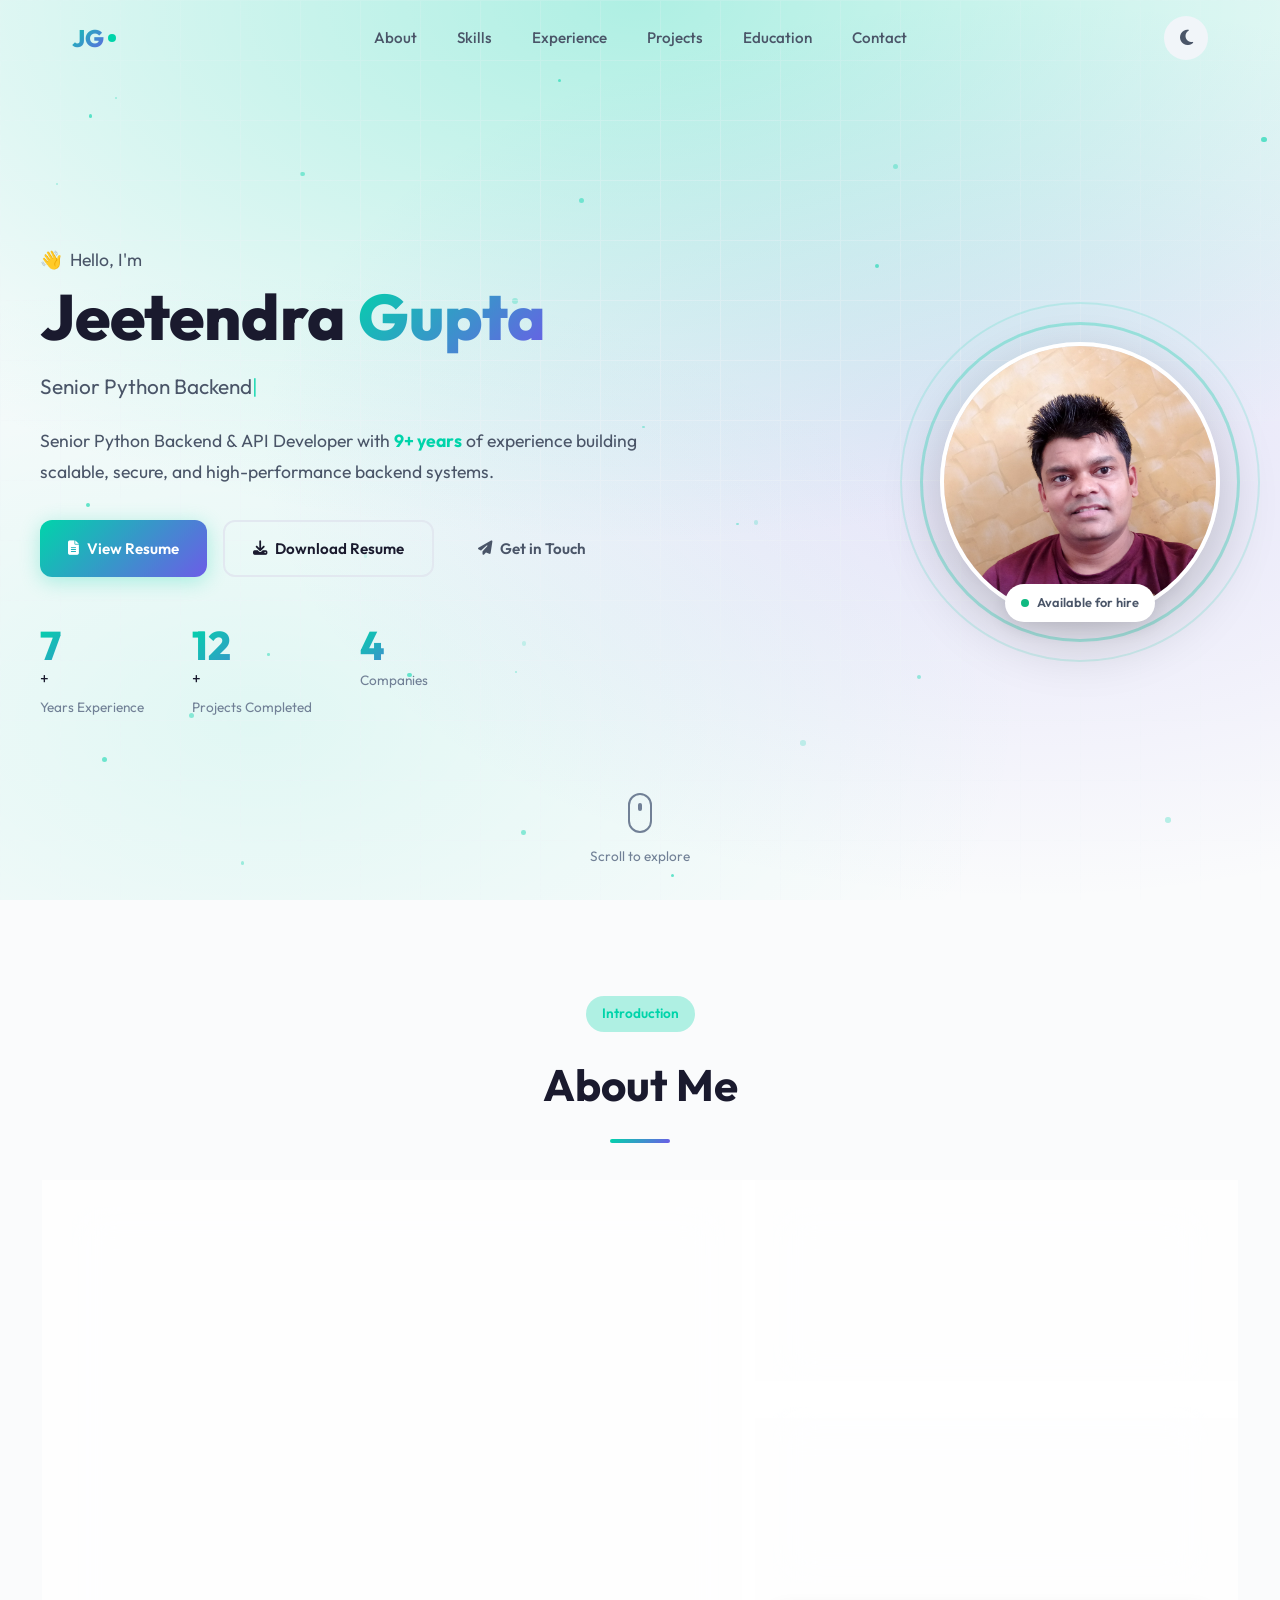
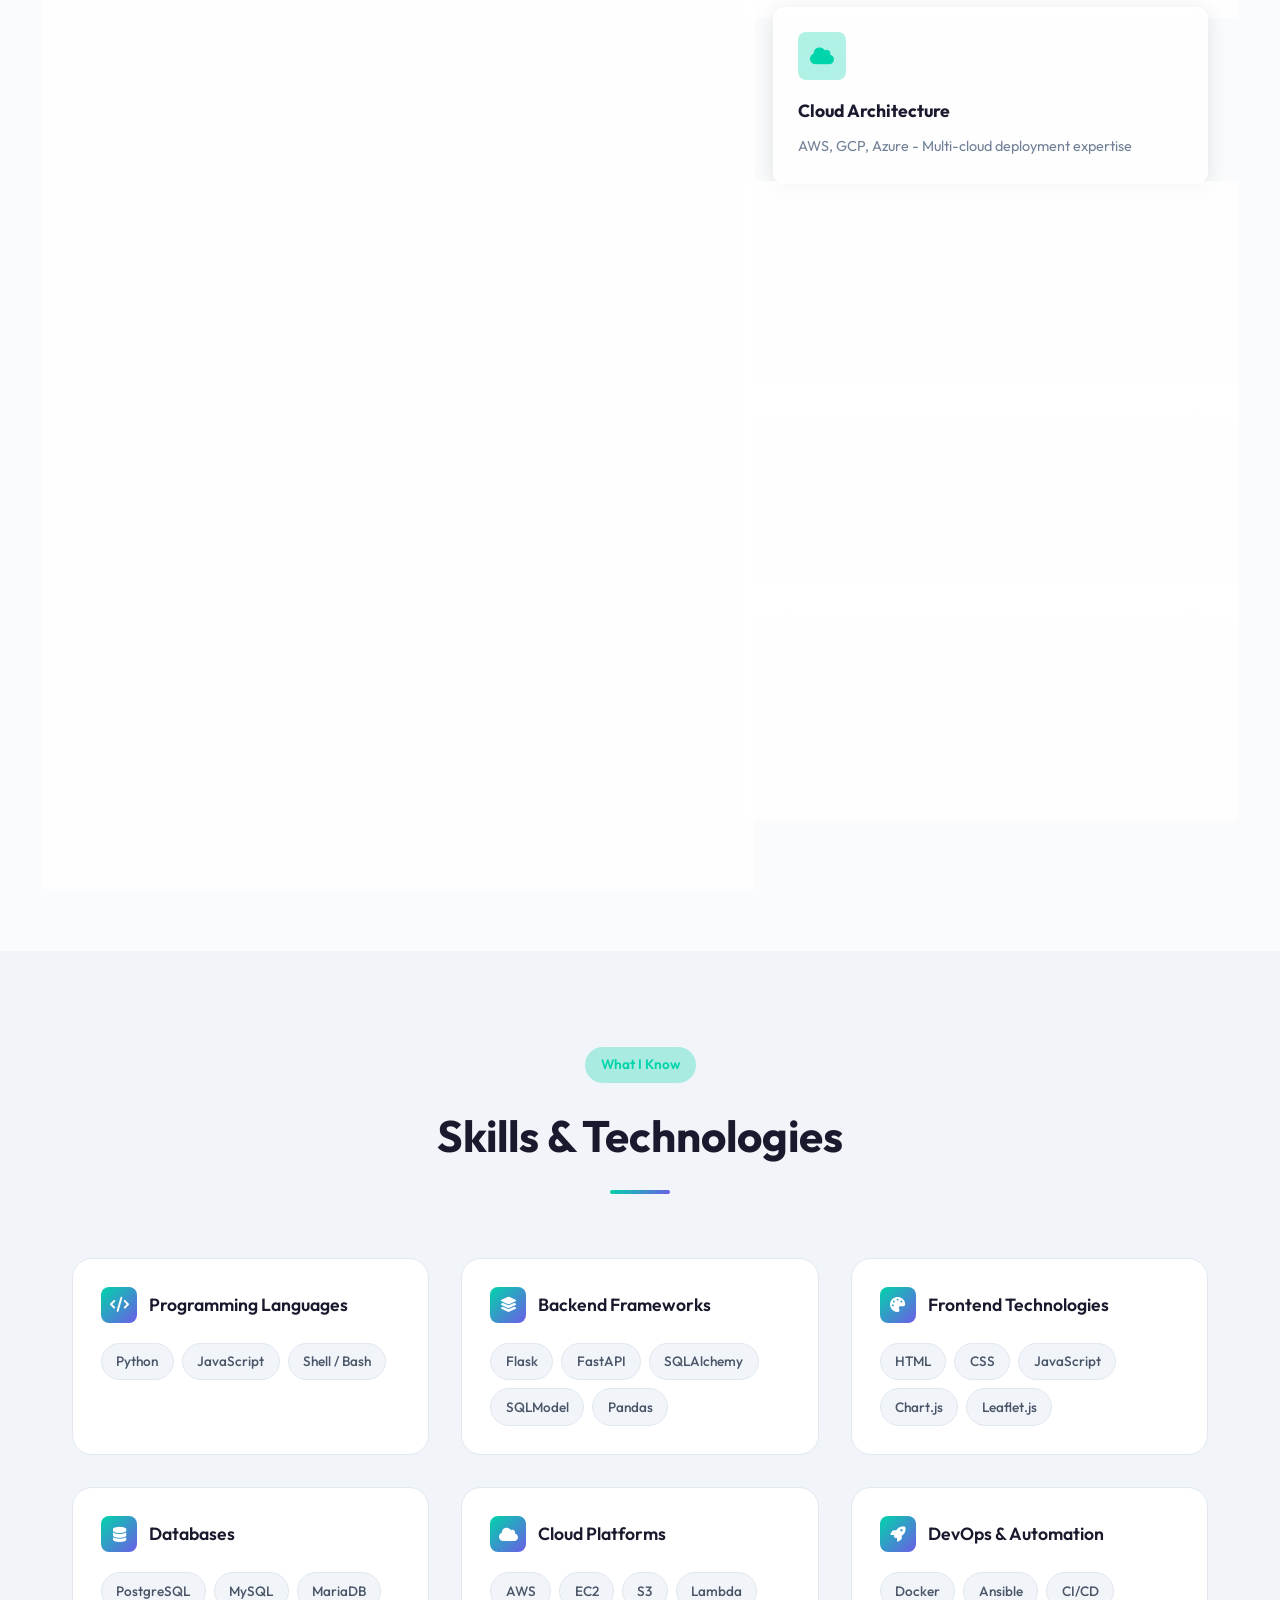
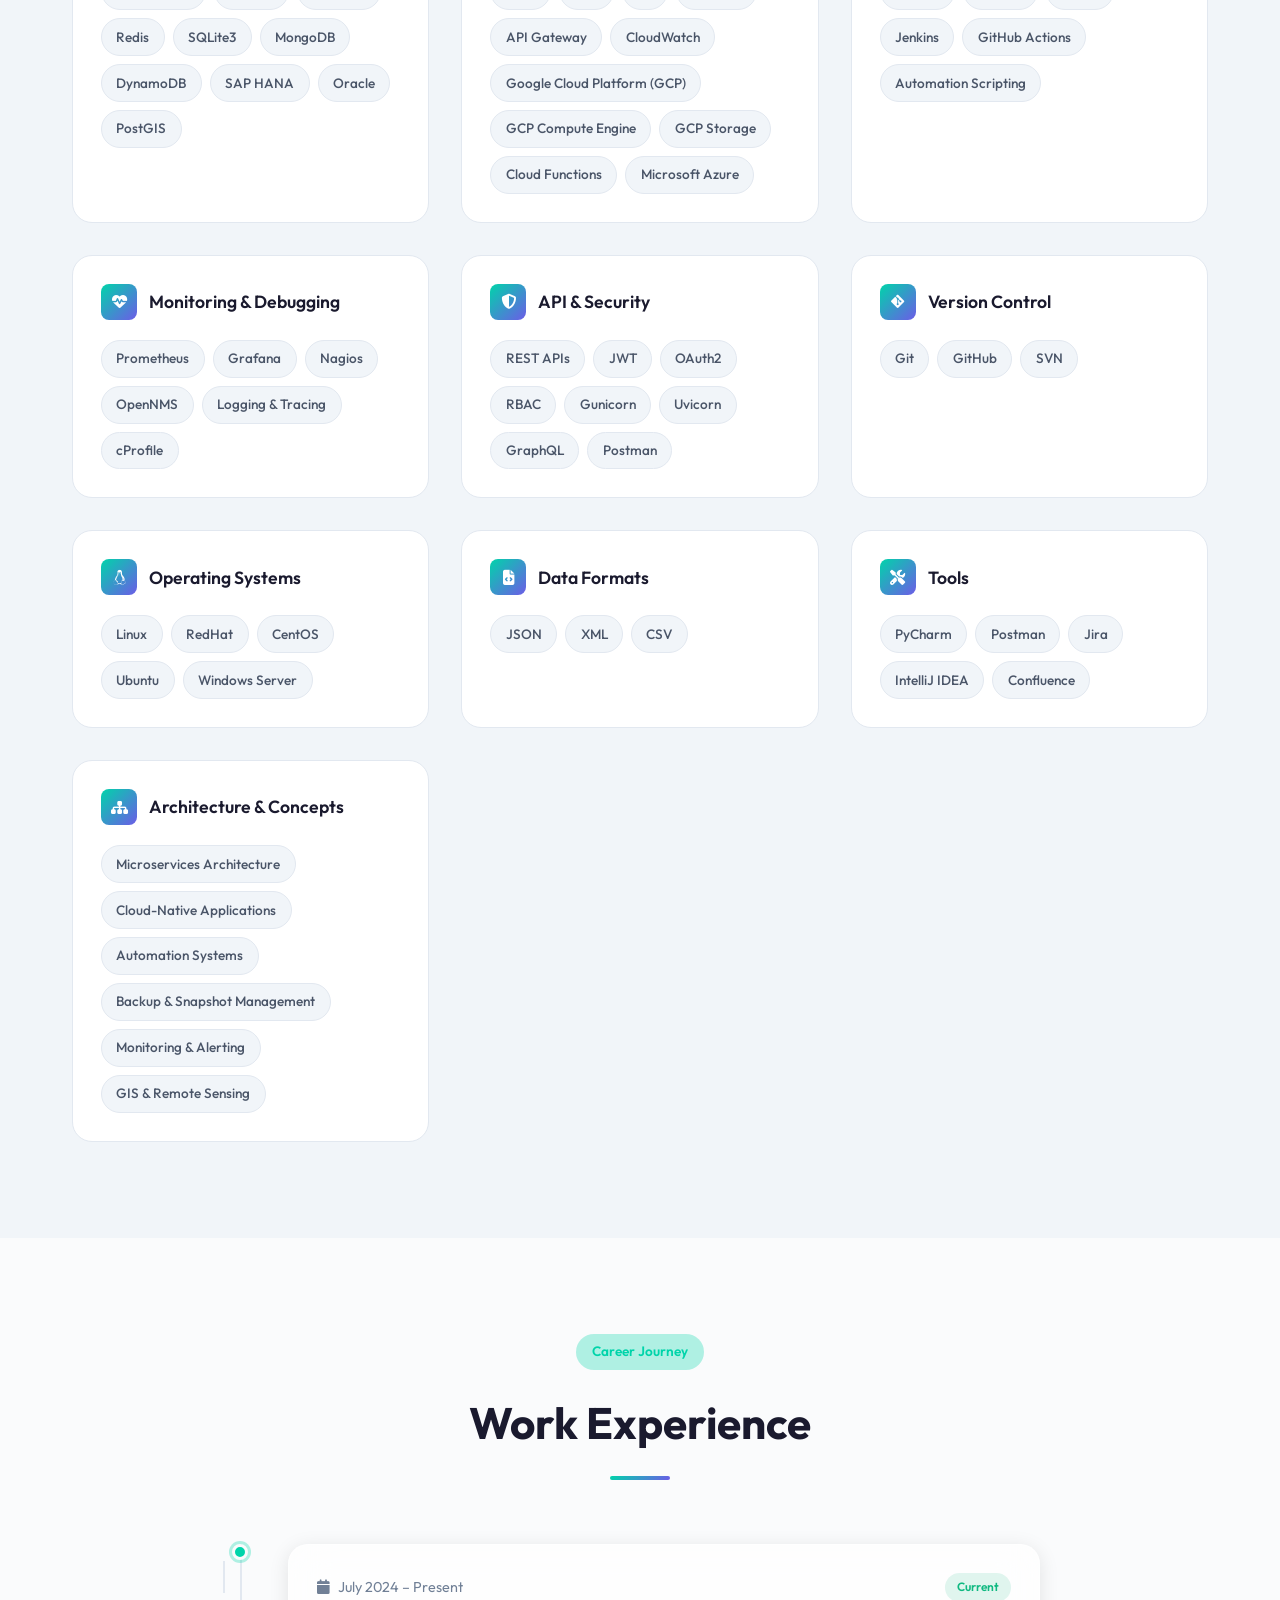
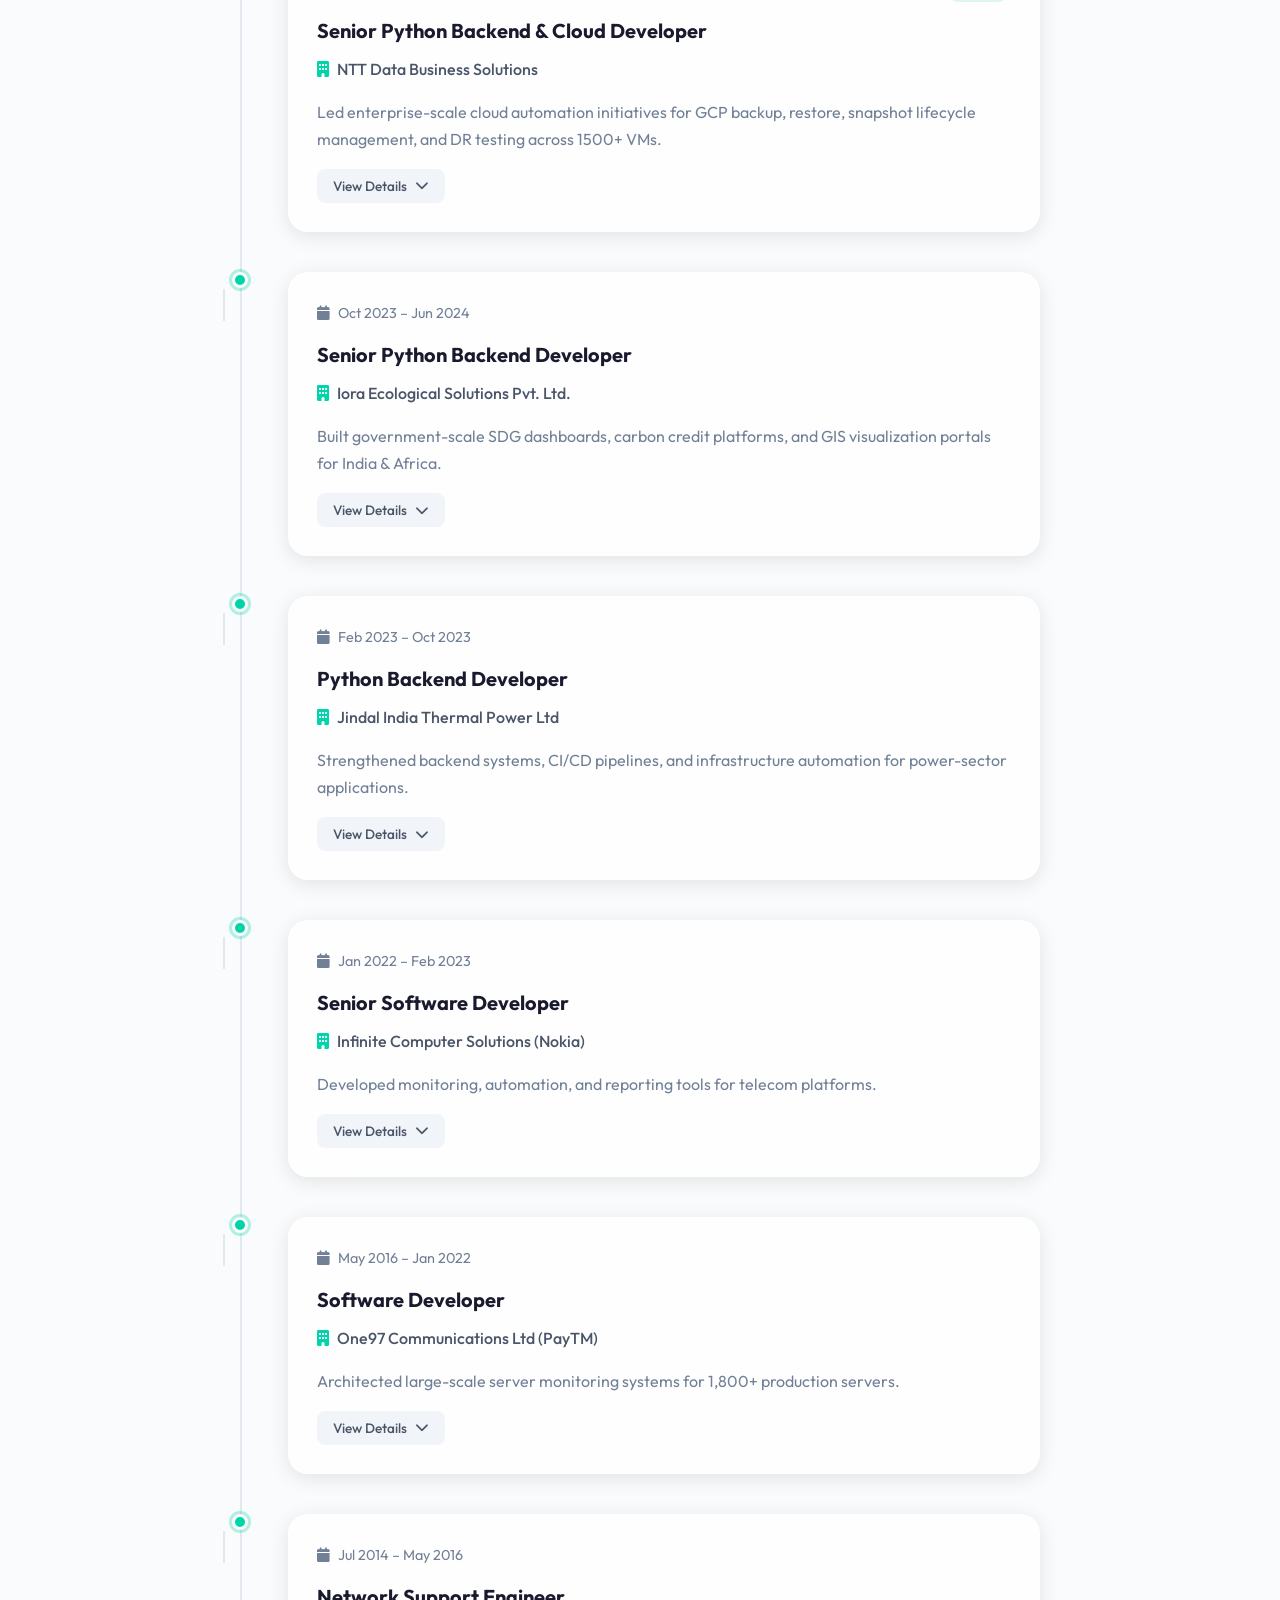
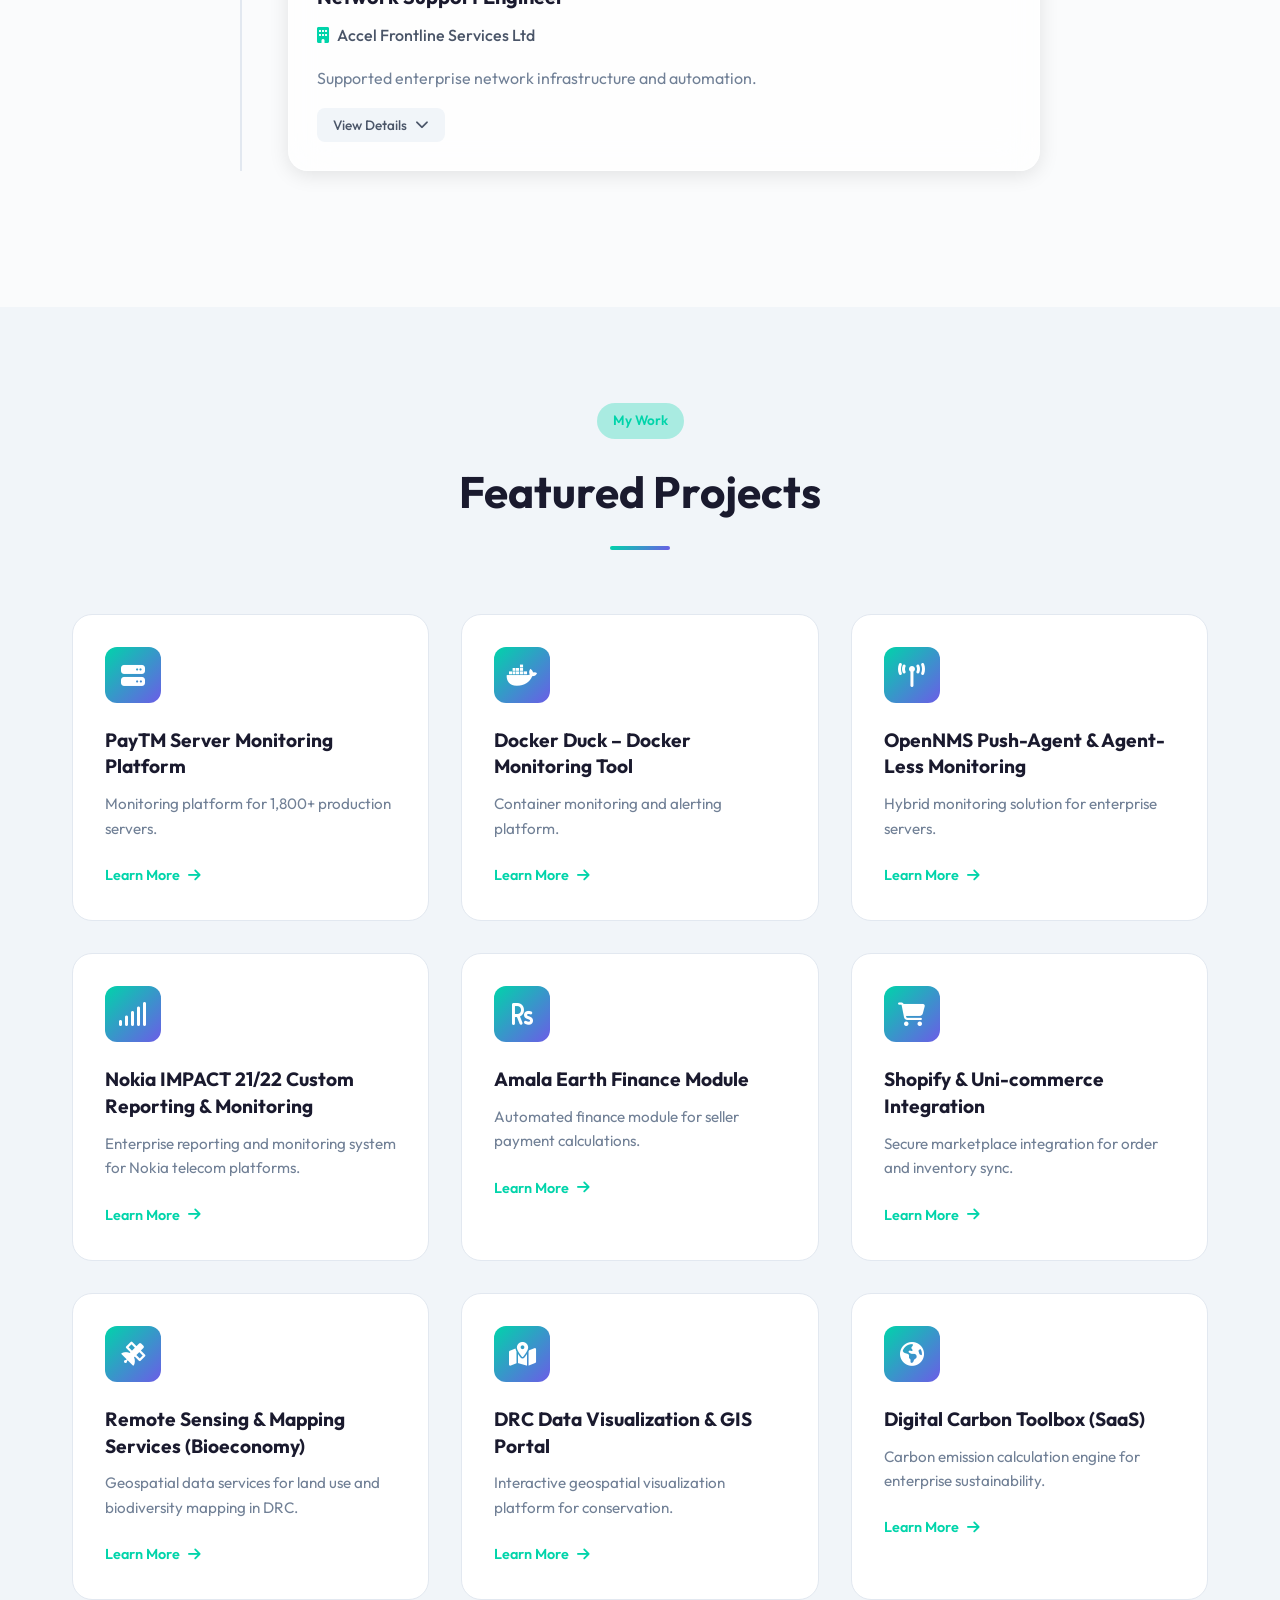
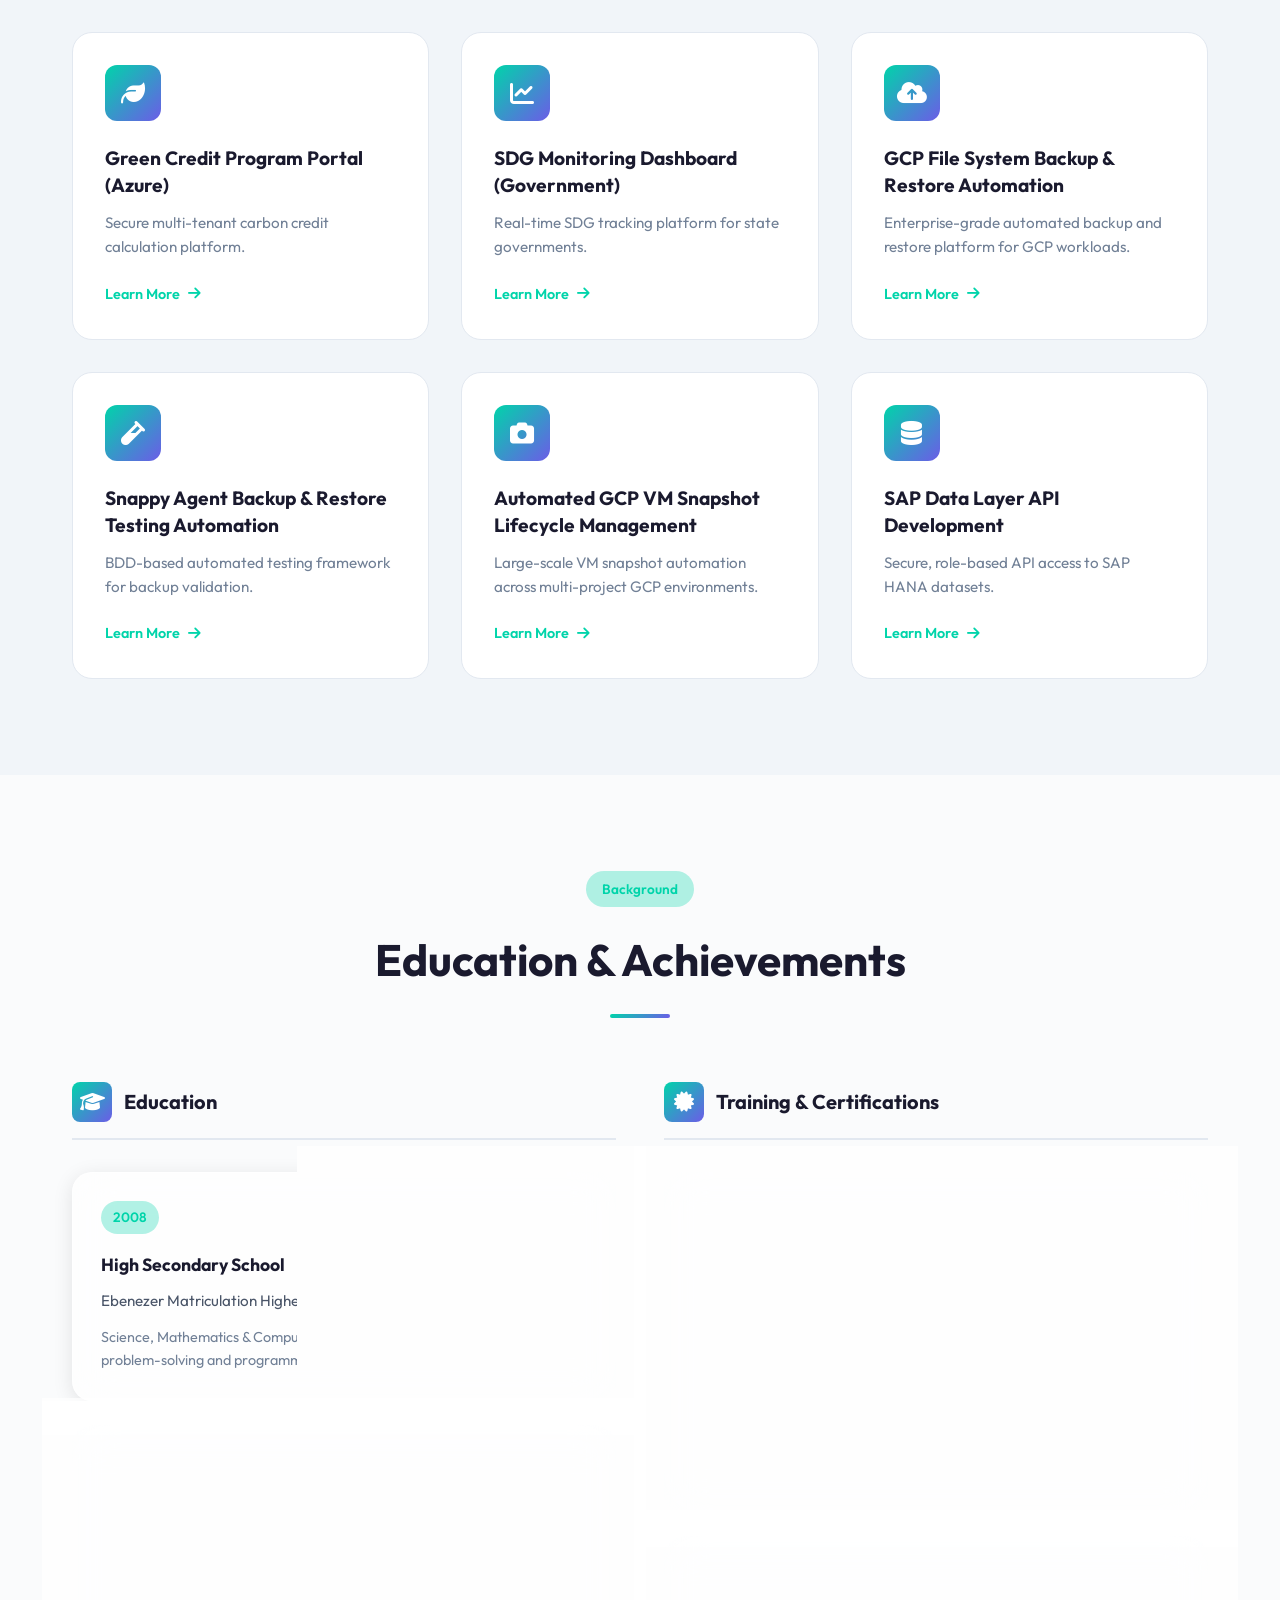
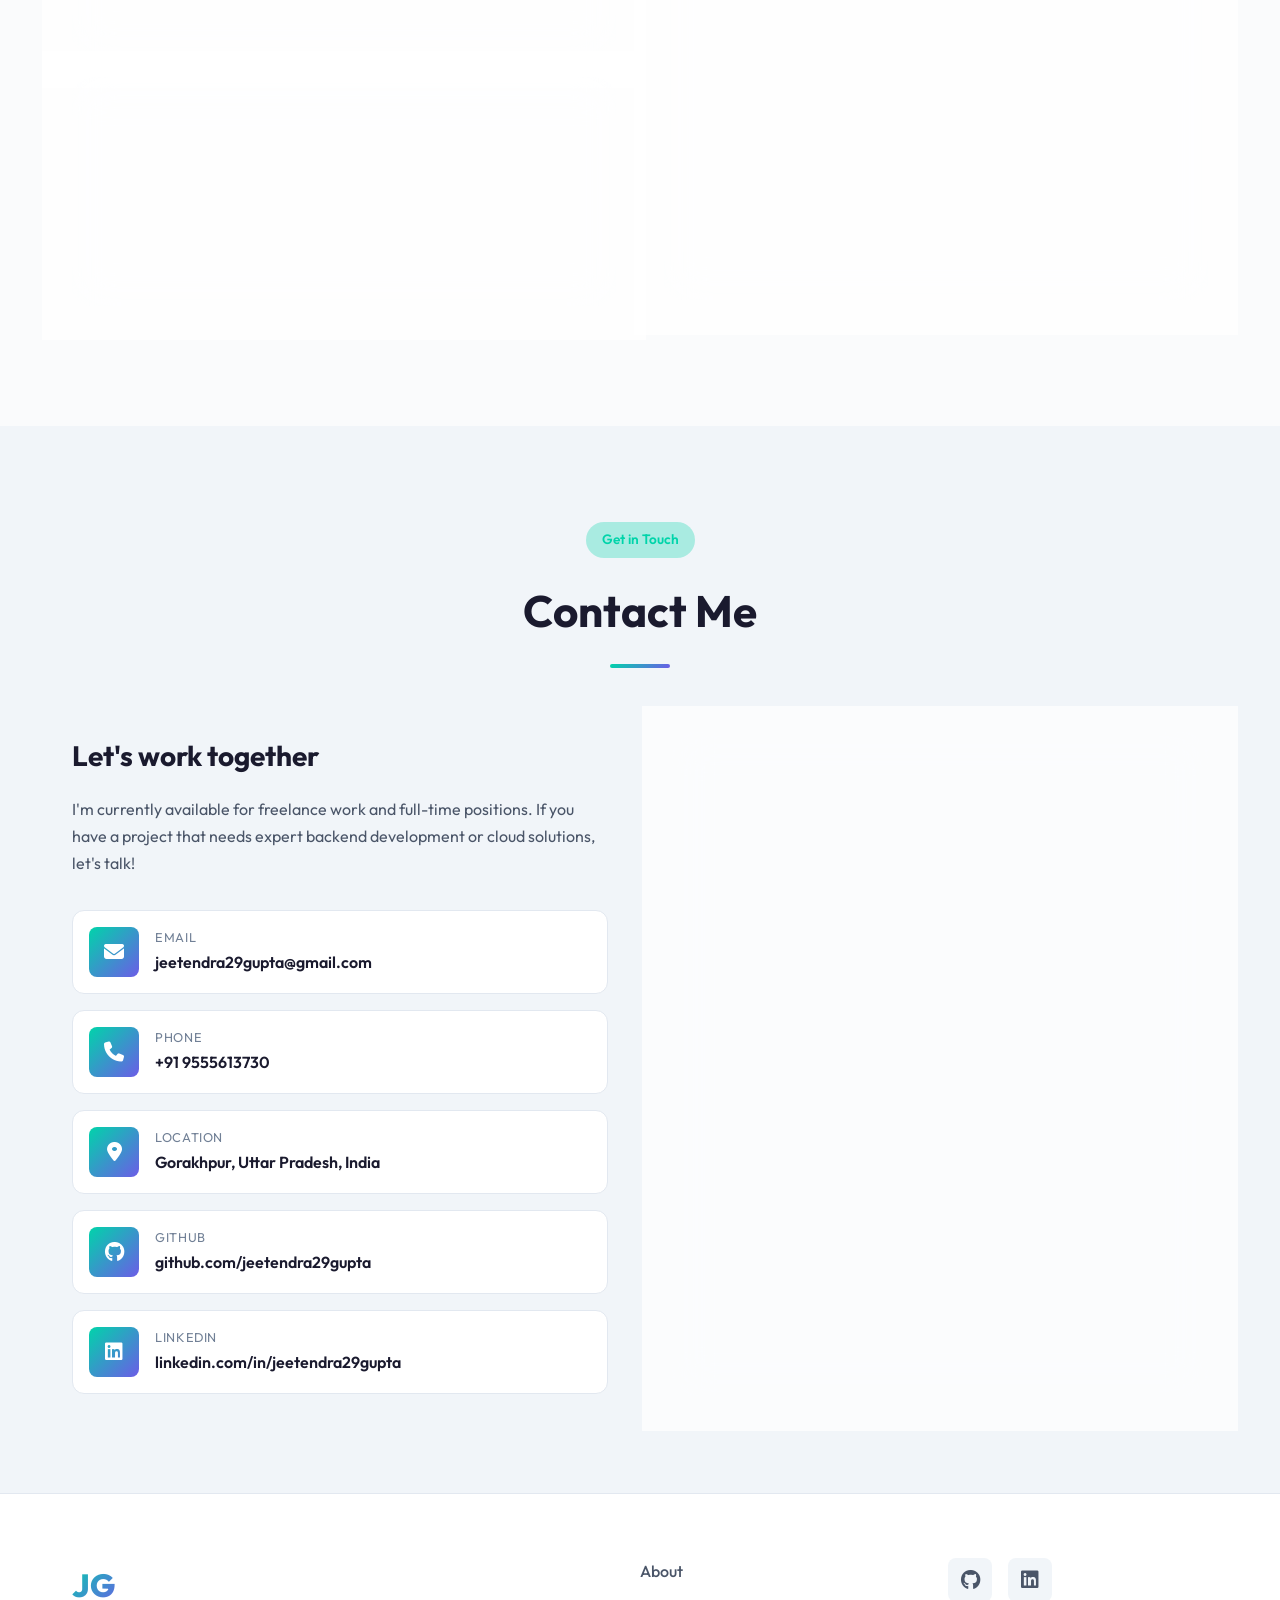
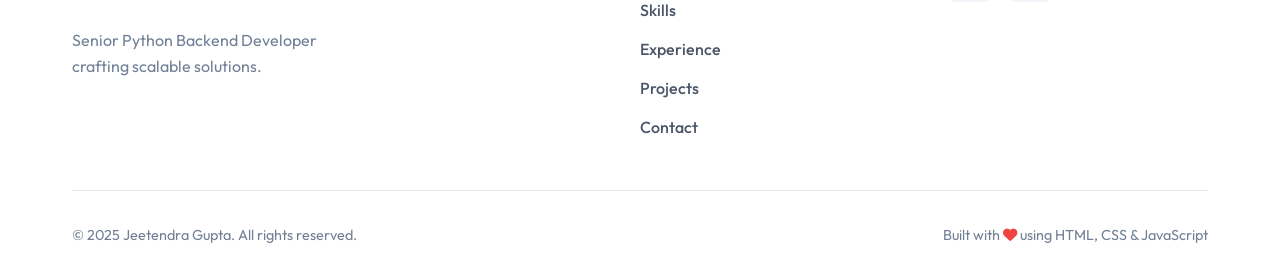
==== index.html @ e9d79cf8 "Add files via upload" ====
<!DOCTYPE html>
<html lang="en">
<head>
    <meta charset="UTF-8">
    <meta name="viewport" content="width=device-width, initial-scale=1.0">

    <!-- ============================================
         PORTFOLIO WEBSITE - Jeetendra Gupta
         
         STRUCTURE:
         1. Meta tags & SEO
         2. External resources (fonts, icons)
         3. Navigation (sticky header with mobile menu)
         4. Hero section (profile + intro)
         5. About/Objective section
         6. Skills section (categorized)
         7. Experience timeline
         8. Projects grid
         9. Education & Achievements
         10. Contact section
         11. Footer
         
         TO CUSTOMIZE:
         - Replace text content directly in HTML
         - Update profile.jpg with your photo
         - Update resume PDF filename
         - Modify social links in footer/contact
    ============================================ -->

    <title>Jeetendra Gupta | Senior Python Backend & API Developer</title>

    <!-- SEO Meta Tags - Update these with your info -->
    <meta name="description"
          content="Senior Python Backend & API Developer with 9+ years experience in Flask, FastAPI, AWS, GCP, automation and scalable systems.">
    <meta name="keywords" content="Python Developer, Backend Developer, Flask, FastAPI, AWS, GCP, API Development">
    <meta name="author" content="Jeetendra Gupta">

    <!-- Open Graph for social sharing -->
    <meta property="og:title" content="Jeetendra Gupta | Senior Python Backend & API Developer">
    <meta property="og:description" content="Senior Python Backend & API Developer with 9+ years experience">
    <meta property="og:type" content="website">

    <!-- Google Fonts - Using Outfit for modern look -->
    <link rel="preconnect" href="https://fonts.googleapis.com">
    <link rel="preconnect" href="https://fonts.gstatic.com" crossorigin>
    <link href="https://fonts.googleapis.com/css2?family=Outfit:wght@300;400;500;600;700;800&family=JetBrains+Mono:wght@400;500;600&display=swap"
          rel="stylesheet">

    <!-- Font Awesome Icons -->
    <link rel="stylesheet" href="https://cdnjs.cloudflare.com/ajax/libs/font-awesome/6.5.0/css/all.min.css">

    <!-- Custom Styles -->
    <link rel="stylesheet" href="style.css">
</head>

<body>
<!-- ============================================
     LOADING SCREEN
     Shows briefly while page loads
============================================ -->
<div class="loader" id="loader">
    <div class="loader-content">
        <div class="loader-logo">JG</div>
        <div class="loader-bar">
            <div class="loader-progress"></div>
        </div>
    </div>
</div>

<!-- ============================================
     CURSOR FOLLOWER (Desktop only)
     Creates custom cursor effect
============================================ -->
<div class="cursor" id="cursor"></div>
<div class="cursor-follower" id="cursor-follower"></div>

<!-- ============================================
     NAVIGATION
     - Sticky header with glass effect
     - Mobile hamburger menu
     - Theme toggle (dark/light)

     TO CUSTOMIZE:
     - Update nav links to match your sections
     - Change logo text "JG" to your initials
============================================ -->
<header id="header">
    <nav class="navbar">
        <a href="#" class="logo">
            <span class="logo-text">JG</span>
            <span class="logo-dot"></span>
        </a>

        <ul class="nav-links" id="nav-links">
            <li><a href="#about" class="nav-link">About</a></li>
            <li><a href="#skills" class="nav-link">Skills</a></li>
            <li><a href="#experience" class="nav-link">Experience</a></li>
            <li><a href="#projects" class="nav-link">Projects</a></li>
            <li><a href="#education" class="nav-link">Education</a></li>
            <li><a href="#contact" class="nav-link">Contact</a></li>
        </ul>

        <div class="nav-actions">
            <!-- Theme Toggle Button -->
            <button class="theme-toggle" id="theme-toggle" aria-label="Toggle theme">
                <i class="fas fa-moon" id="theme-icon"></i>
            </button>

            <!-- Mobile Menu Toggle -->
            <button class="menu-toggle" id="menu-toggle" aria-label="Toggle menu">
                <span class="hamburger"></span>
            </button>
        </div>
    </nav>

    <!-- Scroll Progress Bar -->
    <div class="scroll-progress" id="scroll-progress"></div>
</header>

<!-- ============================================
     HERO SECTION
     - Animated intro with profile
     - Call-to-action buttons
     - Floating particles background

     TO CUSTOMIZE:
     - Update name and title
     - Replace profile.jpg
     - Update resume PDF link
============================================ -->
<section class="hero" id="hero">
    <!-- Animated Background -->
    <div class="hero-bg">
        <div class="hero-gradient"></div>
        <div class="hero-particles" id="particles"></div>
        <div class="hero-grid"></div>
    </div>

    <div class="hero-content">
        <div class="hero-text">
            <p class="hero-greeting animate-slide-up">
                <span class="wave">👋</span> Hello, I'm
            </p>
            <h1 class="hero-name animate-slide-up delay-1">
                Jeetendra <span class="highlight">Gupta</span>
            </h1>
            <div class="hero-title animate-slide-up delay-2">
                    <span class="typing-container">
                        <span id="typed-text"></span>
                        <span class="typing-cursor">|</span>
                    </span>
            </div>
            <p class="hero-description animate-slide-up delay-3">
                Senior Python Backend & API Developer with <strong>9+ years</strong> of experience
                building scalable, secure, and high-performance backend systems.
            </p>
            <div class="hero-cta animate-slide-up delay-4">
                <a href="Jeetendra_Gupta_Resume.pdf" target="_blank" class="btn btn-primary">
                    <i class="fas fa-file-alt"></i>
                    View Resume
                </a>
                <a href="Jeetendra_Gupta_Resume.pdf" download class="btn btn-secondary">
                    <i class="fas fa-download"></i>
                    Download Resume
                </a>
                <a href="#contact" class="btn btn-ghost">
                    <i class="fas fa-paper-plane"></i>
                    Get in Touch
                </a>
            </div>
            <div class="hero-stats animate-slide-up delay-5">
                <div class="stat">
                    <span class="stat-number" data-count="9">0</span>+
                    <span class="stat-label">Years Experience</span>
                </div>
                <div class="stat">
                    <span class="stat-number" data-count="15">0</span>+
                    <span class="stat-label">Projects Completed</span>
                </div>
                <div class="stat">
                    <span class="stat-number" data-count="6">0</span>
                    <span class="stat-label">Companies</span>
                </div>
            </div>
        </div>

        <div class="hero-image animate-fade-in delay-2">
            <div class="profile-wrapper">
                <div class="profile-ring"></div>
                <div class="profile-ring ring-2"></div>
                <img src="profile.jpg" alt="Jeetendra Gupta - Senior Python Developer" class="profile-img">
                <div class="profile-status">
                    <span class="status-dot"></span>
                    Available for hire
                </div>
            </div>
            <!-- Floating Tech Icons -->
            <div class="floating-icons">
                <div class="float-icon" style="--delay: 0s; --x: -60px; --y: -40px;">
                    <i class="fab fa-python"></i>
                </div>
                <div class="float-icon" style="--delay: 0.5s; --x: 80px; --y: -20px;">
                    <i class="fab fa-aws"></i>
                </div>
                <div class="float-icon" style="--delay: 1s; --x: -80px; --y: 60px;">
                    <i class="fab fa-docker"></i>
                </div>
                <div class="float-icon" style="--delay: 1.5s; --x: 70px; --y: 80px;">
                    <i class="fab fa-google"></i>
                </div>
            </div>
        </div>
    </div>

    <!-- Scroll Indicator -->
    <div class="scroll-indicator animate-fade-in delay-5">
        <div class="mouse">
            <div class="mouse-wheel"></div>
        </div>
        <span>Scroll to explore</span>
    </div>
</section>

<!-- ============================================
     ABOUT / OBJECTIVE SECTION
     - Professional summary
     - Key highlights

     TO CUSTOMIZE:
     - Update the objective bullet points
     - Modify highlight cards as needed
============================================ -->
<section class="section about" id="about">
    <div class="container">
        <div class="section-header">
            <span class="section-tag">Introduction</span>
            <h2 class="section-title">About Me</h2>
            <div class="section-line"></div>
        </div>

        <div class="about-content">
            <div class="about-text reveal-up">
                <div class="about-card glass">
                    <div class="about-icon">
                        <i class="fas fa-bullseye"></i>
                    </div>
                    <h3>Professional Objective</h3>
                    <ul class="objective-list">
                        <li>
                            <i class="fas fa-check-circle"></i>
                            <span>Senior Python Backend and API Developer with 9+ years of experience building scalable, secure, and high-performance backend systems.</span>
                        </li>
                        <li>
                            <i class="fas fa-check-circle"></i>
                            <span>Designed, developed, deployed, optimized, and maintained RESTful APIs, backend services, and automation systems using Python, Flask, and FastAPI.</span>
                        </li>
                        <li>
                            <i class="fas fa-check-circle"></i>
                            <span>Built cloud-native backend solutions deployed across multi-cloud environments including AWS, Google Cloud Platform (GCP), and Microsoft Azure.</span>
                        </li>
                        <li>
                            <i class="fas fa-check-circle"></i>
                            <span>Contributed to microservices architecture and containerized applications using Docker for scalable and maintainable systems.</span>
                        </li>
                        <li>
                            <i class="fas fa-check-circle"></i>
                            <span>Implemented automation systems using Ansible and task automation to streamline operations and reduce release cycles.</span>
                        </li>
                        <li>
                            <i class="fas fa-check-circle"></i>
                            <span>Developed and maintained CI/CD pipelines using GitHub Actions and continuous integration best practices.</span>
                        </li>
                        <li>
                            <i class="fas fa-check-circle"></i>
                            <span>Implemented secure authentication and authorization mechanisms using JWT and OAuth2 for role-based access control.</span>
                        </li>
                        <li>
                            <i class="fas fa-check-circle"></i>
                            <span>Worked with relational and NoSQL databases including PostgreSQL, MySQL, Redis, MongoDB, DynamoDB, and other database technologies.</span>
                        </li>
                        <li>
                            <i class="fas fa-check-circle"></i>
                            <span>Improved system performance, enhanced security, increased revenue, boosted user engagement, and reduced bugs and operational costs.</span>
                        </li>
                        <li>
                            <i class="fas fa-check-circle"></i>
                            <span>Developed and delivered SDG dashboards, carbon credit platforms, GIS portals, and role-based access control systems.</span>
                        </li>
                        <li>
                            <i class="fas fa-check-circle"></i>
                            <span>Implemented backup and snapshot workflows and Behave-based automated testing pipelines.</span>
                        </li>
                        <li>
                            <i class="fas fa-check-circle"></i>
                            <span>Integrated third-party platforms including Shopify and Uni-commerce solutions.</span>
                        </li>
                        <li>
                            <i class="fas fa-check-circle"></i>
                            <span>Built web and API applications using Python, JavaScript, HTML, CSS, Leaflet.js, and open-source technologies.</span>
                        </li>
                        <li>
                            <i class="fas fa-check-circle"></i>
                            <span>Full Stack Developer with expertise in building complete web applications from frontend interfaces to backend APIs and database integration.</span>
                        </li>
                        <li>
                            <i class="fas fa-check-circle"></i>
                            <span>Demonstrated strong expertise in backend engineering, automation, cloud infrastructure, and scalable API development.</span>
                        </li>
                    </ul>
                </div>
            </div>

            <div class="about-highlights reveal-up delay-1">
                <div class="highlight-card glass">
                    <div class="highlight-icon">
                        <i class="fas fa-server"></i>
                    </div>
                    <h4>Backend Development</h4>
                    <p>Expert in Python, Flask, FastAPI for building robust APIs</p>
                </div>
                <div class="highlight-card glass">
                    <div class="highlight-icon">
                        <i class="fas fa-layer-group"></i>
                    </div>
                    <h4>Full Stack Development</h4>
                    <p>End-to-end web apps with HTML, CSS, JavaScript & Python</p>
                </div>
                <div class="highlight-card glass">
                    <div class="highlight-icon">
                        <i class="fas fa-cloud"></i>
                    </div>
                    <h4>Cloud Architecture</h4>
                    <p>AWS, GCP, Azure - Multi-cloud deployment expertise</p>
                </div>
                <div class="highlight-card glass">
                    <div class="highlight-icon">
                        <i class="fas fa-cogs"></i>
                    </div>
                    <h4>DevOps & Automation</h4>
                    <p>Docker, Ansible, CI/CD pipelines for streamlined delivery</p>
                </div>
                <div class="highlight-card glass">
                    <div class="highlight-icon">
                        <i class="fas fa-database"></i>
                    </div>
                    <h4>Database Management</h4>
                    <p>PostgreSQL, MySQL, MongoDB, Redis & more</p>
                </div>
                <div class="highlight-card glass">
                    <div class="highlight-icon">
                        <i class="fas fa-plug"></i>
                    </div>
                    <h4>API Development</h4>
                    <p>RESTful APIs, GraphQL, Postman, JWT & OAuth2</p>
                </div>
            </div>
        </div>
    </div>
</section>

<!-- ============================================
     SKILLS SECTION
     - Categorized skill groups
     - Animated skill tags

     TO CUSTOMIZE:
     - Add/remove skills in each category
     - Add new skill categories as needed
============================================ -->
<section class="section skills" id="skills">
    <div class="container">
        <div class="section-header">
            <span class="section-tag">What I Know</span>
            <h2 class="section-title">Skills & Technologies</h2>
            <div class="section-line"></div>
        </div>

        <div class="skills-container">
            <!-- Programming Languages -->
            <div class="skill-category reveal-up">
                <div class="category-header">
                    <i class="fas fa-code"></i>
                    <h3>Programming Languages</h3>
                </div>
                <div class="skill-tags">
                    <span class="skill-tag">Python</span>
                    <span class="skill-tag">JavaScript</span>
                    <span class="skill-tag">Shell / Bash</span>
                </div>
            </div>

            <!-- Backend Frameworks -->
            <div class="skill-category reveal-up delay-1">
                <div class="category-header">
                    <i class="fas fa-layer-group"></i>
                    <h3>Backend Frameworks</h3>
                </div>
                <div class="skill-tags">
                    <span class="skill-tag">Flask</span>
                    <span class="skill-tag">FastAPI</span>
                    <span class="skill-tag">SQLAlchemy</span>
                    <span class="skill-tag">SQLModel</span>
                    <span class="skill-tag">Pandas</span>
                </div>
            </div>

            <!-- Frontend Technologies -->
            <div class="skill-category reveal-up delay-2">
                <div class="category-header">
                    <i class="fas fa-palette"></i>
                    <h3>Frontend Technologies</h3>
                </div>
                <div class="skill-tags">
                    <span class="skill-tag">HTML</span>
                    <span class="skill-tag">CSS</span>
                    <span class="skill-tag">JavaScript</span>
                    <span class="skill-tag">Chart.js</span>
                    <span class="skill-tag">Leaflet.js</span>
                </div>
            </div>

            <!-- Databases -->
            <div class="skill-category reveal-up">
                <div class="category-header">
                    <i class="fas fa-database"></i>
                    <h3>Databases</h3>
                </div>
                <div class="skill-tags">
                    <span class="skill-tag">PostgreSQL</span>
                    <span class="skill-tag">MySQL</span>
                    <span class="skill-tag">MariaDB</span>
                    <span class="skill-tag">Redis</span>
                    <span class="skill-tag">SQLite3</span>
                    <span class="skill-tag">MongoDB</span>
                    <span class="skill-tag">DynamoDB</span>
                    <span class="skill-tag">SAP HANA</span>
                    <span class="skill-tag">Oracle</span>
                    <span class="skill-tag">PostGIS</span>
                </div>
            </div>

            <!-- Cloud Platforms -->
            <div class="skill-category reveal-up delay-1">
                <div class="category-header">
                    <i class="fas fa-cloud"></i>
                    <h3>Cloud Platforms</h3>
                </div>
                <div class="skill-tags">
                    <span class="skill-tag">AWS</span>
                    <span class="skill-tag">EC2</span>
                    <span class="skill-tag">S3</span>
                    <span class="skill-tag">Lambda</span>
                    <span class="skill-tag">API Gateway</span>
                    <span class="skill-tag">CloudWatch</span>
                    <span class="skill-tag">Google Cloud Platform (GCP)</span>
                    <span class="skill-tag">GCP Compute Engine</span>
                    <span class="skill-tag">GCP Storage</span>
                    <span class="skill-tag">Cloud Functions</span>
                    <span class="skill-tag">Microsoft Azure</span>
                </div>
            </div>

            <!-- DevOps & Automation -->
            <div class="skill-category reveal-up delay-2">
                <div class="category-header">
                    <i class="fas fa-rocket"></i>
                    <h3>DevOps & Automation</h3>
                </div>
                <div class="skill-tags">
                    <span class="skill-tag">Docker</span>
                    <span class="skill-tag">Ansible</span>
                    <span class="skill-tag">CI/CD</span>
                    <span class="skill-tag">Jenkins</span>
                    <span class="skill-tag">GitHub Actions</span>
                    <span class="skill-tag">Automation Scripting</span>
                </div>
            </div>

            <!-- Monitoring & Debugging -->
            <div class="skill-category reveal-up">
                <div class="category-header">
                    <i class="fas fa-heartbeat"></i>
                    <h3>Monitoring & Debugging</h3>
                </div>
                <div class="skill-tags">
                    <span class="skill-tag">Prometheus</span>
                    <span class="skill-tag">Grafana</span>
                    <span class="skill-tag">Nagios</span>
                    <span class="skill-tag">OpenNMS</span>
                    <span class="skill-tag">Logging & Tracing</span>
                    <span class="skill-tag">cProfile</span>
                </div>
            </div>

            <!-- API & Security -->
            <div class="skill-category reveal-up">
                <div class="category-header">
                    <i class="fas fa-shield-alt"></i>
                    <h3>API & Security</h3>
                </div>
                <div class="skill-tags">
                    <span class="skill-tag">REST APIs</span>
                    <span class="skill-tag">JWT</span>
                    <span class="skill-tag">OAuth2</span>
                    <span class="skill-tag">RBAC</span>
                    <span class="skill-tag">Gunicorn</span>
                    <span class="skill-tag">Uvicorn</span>
                    <span class="skill-tag">GraphQL</span>
                    <span class="skill-tag">Postman</span>
                </div>
            </div>

            <!-- Version Control -->
            <div class="skill-category reveal-up delay-1">
                <div class="category-header">
                    <i class="fab fa-git-alt"></i>
                    <h3>Version Control</h3>
                </div>
                <div class="skill-tags">
                    <span class="skill-tag">Git</span>
                    <span class="skill-tag">GitHub</span>
                    <span class="skill-tag">SVN</span>
                </div>
            </div>

            <!-- Operating Systems -->
            <div class="skill-category reveal-up delay-2">
                <div class="category-header">
                    <i class="fab fa-linux"></i>
                    <h3>Operating Systems</h3>
                </div>
                <div class="skill-tags">
                    <span class="skill-tag">Linux</span>
                    <span class="skill-tag">RedHat</span>
                    <span class="skill-tag">CentOS</span>
                    <span class="skill-tag">Ubuntu</span>
                    <span class="skill-tag">Windows Server</span>
                </div>
            </div>

            <!-- Data Formats -->
            <div class="skill-category reveal-up">
                <div class="category-header">
                    <i class="fas fa-file-code"></i>
                    <h3>Data Formats</h3>
                </div>
                <div class="skill-tags">
                    <span class="skill-tag">JSON</span>
                    <span class="skill-tag">XML</span>
                    <span class="skill-tag">CSV</span>
                </div>
            </div>

            <!-- Tools -->
            <div class="skill-category reveal-up delay-1">
                <div class="category-header">
                    <i class="fas fa-tools"></i>
                    <h3>Tools</h3>
                </div>
                <div class="skill-tags">
                    <span class="skill-tag">PyCharm</span>
                    <span class="skill-tag">Postman</span>
                    <span class="skill-tag">Jira</span>
                    <span class="skill-tag">IntelliJ IDEA</span>
                    <span class="skill-tag">Confluence</span>
                </div>
            </div>

            <!-- Architecture & Concepts -->
            <div class="skill-category reveal-up delay-2">
                <div class="category-header">
                    <i class="fas fa-sitemap"></i>
                    <h3>Architecture & Concepts</h3>
                </div>
                <div class="skill-tags">
                    <span class="skill-tag">Microservices Architecture</span>
                    <span class="skill-tag">Cloud-Native Applications</span>
                    <span class="skill-tag">Automation Systems</span>
                    <span class="skill-tag">Backup & Snapshot Management</span>
                    <span class="skill-tag">Monitoring & Alerting</span>
                    <span class="skill-tag">GIS & Remote Sensing</span>
                </div>
            </div>
        </div>
    </div>
</section>

<!-- ============================================
     EXPERIENCE SECTION
     - Interactive timeline
     - Expandable job details

     TO CUSTOMIZE:
     - Update job entries with your experience
     - Add/remove jobs as needed
     - Update dates and descriptions
============================================ -->
<section class="section experience" id="experience">
    <div class="container">
        <div class="section-header">
            <span class="section-tag">Career Journey</span>
            <h2 class="section-title">Work Experience</h2>
            <div class="section-line"></div>
        </div>

        <div class="timeline">
            <!-- NTT DATA -->
            <div class="timeline-item reveal-up">
                <div class="timeline-marker">
                    <div class="marker-dot"></div>
                    <div class="marker-line"></div>
                </div>
                <div class="timeline-content glass">
                    <div class="timeline-header">
                        <div class="timeline-date">
                            <i class="fas fa-calendar"></i>
                            <span>July 2024 – Present</span>
                        </div>
                        <span class="timeline-badge current">Current</span>
                    </div>
                    <h3 class="timeline-title">Senior Python Backend & Cloud Developer</h3>
                    <h4 class="timeline-company">
                        <i class="fas fa-building"></i>
                        NTT Data Business Solutions
                    </h4>
                    <p class="timeline-summary">
                        Led enterprise-scale cloud automation initiatives for GCP backup, restore,
                        snapshot lifecycle management, and DR testing across 1500+ VMs.
                    </p>
                    <button class="expand-btn" data-expand="job-1">
                        <span>View Details</span>
                        <i class="fas fa-chevron-down"></i>
                    </button>
                    <div class="timeline-details" id="job-1">
                        <ul>
                            <li>Designed and implemented automated GCP file system backup & restore workflows using
                                Python, GCP SDK, and gcloud CLI.
                            </li>
                            <li>Orchestrated VM snapshot lifecycle automation (creation, retention, cleanup) across 20+
                                GCP projects.
                            </li>
                            <li>Built cost-optimized retention algorithms reducing cloud storage cost by ~25%
                                annually.
                            </li>
                            <li>Implemented Behave-based BDD automation for Snappy Agent backup & restore validation
                                with >90% coverage.
                            </li>
                            <li>Integrated automation with GCP services (Cloud Functions, Pub/Sub) for event-driven
                                execution.
                            </li>
                            <li>Added error handling, retries, alerts, logging, and audit trails for enterprise
                                reliability.
                            </li>
                            <li>Created runbooks, documentation, and onboarding guides for Ops teams.</li>
                        </ul>
                    </div>
                </div>
            </div>

            <!-- IORA -->
            <div class="timeline-item reveal-up">
                <div class="timeline-marker">
                    <div class="marker-dot"></div>
                    <div class="marker-line"></div>
                </div>
                <div class="timeline-content glass">
                    <div class="timeline-header">
                        <div class="timeline-date">
                            <i class="fas fa-calendar"></i>
                            <span>Oct 2023 – Jun 2024</span>
                        </div>
                    </div>
                    <h3 class="timeline-title">Senior Python Backend Developer</h3>
                    <h4 class="timeline-company">
                        <i class="fas fa-building"></i>
                        Iora Ecological Solutions Pvt. Ltd.
                    </h4>
                    <p class="timeline-summary">
                        Built government-scale SDG dashboards, carbon credit platforms, and
                        GIS visualization portals for India & Africa.
                    </p>
                    <button class="expand-btn" data-expand="job-2">
                        <span>View Details</span>
                        <i class="fas fa-chevron-down"></i>
                    </button>
                    <div class="timeline-details" id="job-2">
                        <ul>
                            <li>Developed SDG Monitoring Dashboards for Assam & J&K governments with real-time
                                analytics.
                            </li>
                            <li>Built Digital Carbon Toolbox SaaS used for enterprise carbon emission calculations.</li>
                            <li>Developed GCP Green Credit Portal for large enterprises like Reliance and Tata.</li>
                            <li>Automated geospatial data pipelines processing 10K+ datasets for DRC visualization
                                portal.
                            </li>
                            <li>Built GIS portals using Leaflet, Chart.js, Flask, and PostGIS.</li>
                            <li>Used Ansible for environment provisioning and deployment consistency.</li>
                            <li>Collaborated with ecological experts for scientific accuracy and reporting.</li>
                        </ul>
                    </div>
                </div>
            </div>

            <!-- JINDAL -->
            <div class="timeline-item reveal-up">
                <div class="timeline-marker">
                    <div class="marker-dot"></div>
                    <div class="marker-line"></div>
                </div>
                <div class="timeline-content glass">
                    <div class="timeline-header">
                        <div class="timeline-date">
                            <i class="fas fa-calendar"></i>
                            <span>Feb 2023 – Oct 2023</span>
                        </div>
                    </div>
                    <h3 class="timeline-title">Python Backend Developer</h3>
                    <h4 class="timeline-company">
                        <i class="fas fa-building"></i>
                        Jindal India Thermal Power Ltd
                    </h4>
                    <p class="timeline-summary">
                        Strengthened backend systems, CI/CD pipelines, and infrastructure automation
                        for power-sector applications.
                    </p>
                    <button class="expand-btn" data-expand="job-3">
                        <span>View Details</span>
                        <i class="fas fa-chevron-down"></i>
                    </button>
                    <div class="timeline-details" id="job-3">
                        <ul>
                            <li>Designed and developed REST APIs using Flask & FastAPI.</li>
                            <li>Led CI/CD pipeline implementation using Jenkins and GitHub Actions.</li>
                            <li>Reduced deployment time by ~35% through automation.</li>
                            <li>Applied Ansible for preventive maintenance and server hardening.</li>
                            <li>Conducted code reviews and mentored junior developers.</li>
                            <li>Improved system stability and production reliability.</li>
                        </ul>
                    </div>
                </div>
            </div>

            <!-- INFINITE -->
            <div class="timeline-item reveal-up">
                <div class="timeline-marker">
                    <div class="marker-dot"></div>
                    <div class="marker-line"></div>
                </div>
                <div class="timeline-content glass">
                    <div class="timeline-header">
                        <div class="timeline-date">
                            <i class="fas fa-calendar"></i>
                            <span>Jan 2022 – Feb 2023</span>
                        </div>
                    </div>
                    <h3 class="timeline-title">Senior Software Developer</h3>
                    <h4 class="timeline-company">
                        <i class="fas fa-building"></i>
                        Infinite Computer Solutions (Nokia)
                    </h4>
                    <p class="timeline-summary">
                        Developed monitoring, automation, and reporting tools for telecom platforms.
                    </p>
                    <button class="expand-btn" data-expand="job-4">
                        <span>View Details</span>
                        <i class="fas fa-chevron-down"></i>
                    </button>
                    <div class="timeline-details" id="job-4">
                        <ul>
                            <li>Built Python-based monitoring and reporting tools.</li>
                            <li>Automated server configuration and deployments using Ansible.</li>
                            <li>Reduced downtime by ~20% with proactive monitoring.</li>
                            <li>Mentored 5+ developers on coding standards and DevOps practices.</li>
                            <li>Worked with cross-functional teams for hardware/software integration.</li>
                        </ul>
                    </div>
                </div>
            </div>

            <!-- PAYTM -->
            <div class="timeline-item reveal-up">
                <div class="timeline-marker">
                    <div class="marker-dot"></div>
                    <div class="marker-line"></div>
                </div>
                <div class="timeline-content glass">
                    <div class="timeline-header">
                        <div class="timeline-date">
                            <i class="fas fa-calendar"></i>
                            <span>May 2016 – Jan 2022</span>
                        </div>
                    </div>
                    <h3 class="timeline-title">Software Developer</h3>
                    <h4 class="timeline-company">
                        <i class="fas fa-building"></i>
                        One97 Communications Ltd (PayTM)
                    </h4>
                    <p class="timeline-summary">
                        Architected large-scale server monitoring systems for 1,800+ production servers.
                    </p>
                    <button class="expand-btn" data-expand="job-5">
                        <span>View Details</span>
                        <i class="fas fa-chevron-down"></i>
                    </button>
                    <div class="timeline-details" id="job-5">
                        <ul>
                            <li>Built Python-based monitoring platform for 1,800+ servers.</li>
                            <li>Automated server health checks and hardware inventory tracking.</li>
                            <li>Integrated Nagios & OpenNMS for real-time alerts.</li>
                            <li>Reduced downtime by ~30% through proactive monitoring.</li>
                            <li>Modernized legacy Python codebases.</li>
                            <li>Developed scalable APIs for internal systems.</li>
                        </ul>
                    </div>
                </div>
            </div>

            <!-- ACCEL -->
            <div class="timeline-item reveal-up">
                <div class="timeline-marker">
                    <div class="marker-dot"></div>
                    <div class="marker-line"></div>
                </div>
                <div class="timeline-content glass">
                    <div class="timeline-header">
                        <div class="timeline-date">
                            <i class="fas fa-calendar"></i>
                            <span>Jul 2014 – May 2016</span>
                        </div>
                    </div>
                    <h3 class="timeline-title">Network Support Engineer</h3>
                    <h4 class="timeline-company">
                        <i class="fas fa-building"></i>
                        Accel Frontline Services Ltd
                    </h4>
                    <p class="timeline-summary">
                        Supported enterprise network infrastructure and automation.
                    </p>
                    <button class="expand-btn" data-expand="job-6">
                        <span>View Details</span>
                        <i class="fas fa-chevron-down"></i>
                    </button>
                    <div class="timeline-details" id="job-6">
                        <ul>
                            <li>Installed and configured servers, storage, and network devices.</li>
                            <li>Automated reporting and routine tasks using Python scripts.</li>
                            <li>Resolved hardware, software, and connectivity issues.</li>
                            <li>Prepared post-mortem reports for critical failures.</li>
                            <li>Supported wireless bridge and network configurations.</li>
                            <li>Consolidated MIS reporting and documentation.</li>
                        </ul>
                    </div>
                </div>
            </div>
        </div>
    </div>
</section>

<!-- ============================================
     PROJECTS SECTION
     - Project cards with hover effects
     - Expandable details
     - Tech stack tags

     TO CUSTOMIZE:
     - Update project information
     - Add new project cards following the same pattern
     - Update tech stack tags
============================================ -->
<section class="section projects" id="projects">
    <div class="container">
        <div class="section-header">
            <span class="section-tag">My Work</span>
            <h2 class="section-title">Featured Projects</h2>
            <div class="section-line"></div>
        </div>

        <div class="projects-grid">

            <!-- Project 1 -->
            <div class="project-card reveal-up">
                <div class="project-icon">
                    <i class="fas fa-server"></i>
                </div>
                <h3 class="project-title">PayTM Server Monitoring Platform</h3>
                <p class="project-description">
                    Monitoring platform for 1,800+ production servers.
                </p>
                <button class="project-expand" data-expand="proj-10">
                    <span>Learn More</span>
                    <i class="fas fa-arrow-right"></i>
                </button>
                <div class="project-details" id="proj-10">
                    <ul>
                        <li>Built Python-based server monitoring agents.</li>
                        <li>Integrated Nagios & OpenNMS for alerts.</li>
                        <li>Reduced downtime by ~30%.</li>
                    </ul>
                    <div class="project-tech">
                        <span>Python</span>
                        <span>Flask</span>
                        <span>Nagios</span>
                        <span>OpenNMS</span>
                    </div>
                </div>
            </div>

            <!-- Project 2 -->
            <div class="project-card reveal-up delay-1">
                <div class="project-icon">
                    <i class="fab fa-docker"></i>
                </div>
                <h3 class="project-title">Docker Duck – Docker Monitoring Tool</h3>
                <p class="project-description">
                    Container monitoring and alerting platform.
                </p>
                <button class="project-expand" data-expand="proj-11">
                    <span>Learn More</span>
                    <i class="fas fa-arrow-right"></i>
                </button>
                <div class="project-details" id="proj-11">
                    <ul>
                        <li>Tracked container performance and health metrics.</li>
                        <li>Visualized telemetry using Google Graph API.</li>
                        <li>Added email alerts for anomalies.</li>
                    </ul>
                    <div class="project-tech">
                        <span>Python</span>
                        <span>Shell</span>
                        <span>PostgreSQL</span>
                    </div>
                </div>
            </div>

            <!-- Project 3 -->
            <div class="project-card reveal-up delay-2">
                <div class="project-icon">
                    <i class="fas fa-broadcast-tower"></i>
                </div>
                <h3 class="project-title">OpenNMS Push-Agent & Agent-Less Monitoring</h3>
                <p class="project-description">
                    Hybrid monitoring solution for enterprise servers.
                </p>
                <button class="project-expand" data-expand="proj-12">
                    <span>Learn More</span>
                    <i class="fas fa-arrow-right"></i>
                </button>
                <div class="project-details" id="proj-12">
                    <ul>
                        <li>Developed push-agent tool to collect system metrics (CPU, memory, disk, network) every 5
                            minutes.
                        </li>
                        <li>Built agent-less tool to remotely gather server metrics and push to OpenNMS in XML format.
                        </li>
                        <li>Integrated OpenNMS to convert XML data into RRD metrics for time-series storage.</li>
                        <li>Designed Flask-based dashboard with Google Charts for interactive visualization.</li>
                    </ul>
                    <div class="project-tech">
                        <span>Python</span>
                        <span>Flask</span>
                        <span>OpenNMS</span>
                        <span>XML</span>
                        <span>Psutil</span>
                        <span>Google Charts</span>
                    </div>
                </div>
            </div>

            <!-- Project 4 -->
            <div class="project-card reveal-up">
                <div class="project-icon">
                    <i class="fas fa-signal"></i>
                </div>
                <h3 class="project-title">Nokia IMPACT 21/22 Custom Reporting & Monitoring</h3>
                <p class="project-description">
                    Enterprise reporting and monitoring system for Nokia telecom platforms.
                </p>
                <button class="project-expand" data-expand="proj-15">
                    <span>Learn More</span>
                    <i class="fas fa-arrow-right"></i>
                </button>
                <div class="project-details" id="proj-15">
                    <ul>
                        <li>Developed custom reporting modules for client-specific SQL queries enabling real-time
                            analytics.
                        </li>
                        <li>Automated system monitoring with Python scripts and Nagios integrations.</li>
                        <li>Deployed MariaDB and Oracle instances across multiple hosts using Ansible Playbooks.</li>
                        <li>Enhanced reporting capabilities and optimized system performance through proactive
                            monitoring.
                        </li>
                    </ul>
                    <div class="project-tech">
                        <span>Python</span>
                        <span>MariaDB</span>
                        <span>Oracle</span>
                        <span>Ansible</span>
                        <span>Nagios</span>
                    </div>
                </div>
            </div>

            <!-- Project 5 -->
            <div class="project-card reveal-up delay-1">
                <div class="project-icon">
                    <i class="fas fa-rupee-sign"></i>
                </div>
                <h3 class="project-title">Amala Earth Finance Module</h3>
                <p class="project-description">
                    Automated finance module for seller payment calculations.
                </p>
                <button class="project-expand" data-expand="proj-13">
                    <span>Learn More</span>
                    <i class="fas fa-arrow-right"></i>
                </button>
                <div class="project-details" id="proj-13">
                    <ul>
                        <li>Developed Python-based module to automate seller payment calculations.</li>
                        <li>Integrated module with existing business logic for detailed financial reports.</li>
                        <li>Used Pandas to automate Excel report generation for reconciliation.</li>
                        <li>Reduced manual errors and streamlined financial processes.</li>
                    </ul>
                    <div class="project-tech">
                        <span>Python</span>
                        <span>Pandas</span>
                        <span>Flask</span>
                        <span>PostgreSQL</span>
                    </div>
                </div>
            </div>

            <!-- Project 6 -->
            <div class="project-card reveal-up delay-2">
                <div class="project-icon">
                    <i class="fas fa-shopping-cart"></i>
                </div>
                <h3 class="project-title">Shopify & Uni-commerce Integration</h3>
                <p class="project-description">
                    Secure marketplace integration for order and inventory sync.
                </p>
                <button class="project-expand" data-expand="proj-9">
                    <span>Learn More</span>
                    <i class="fas fa-arrow-right"></i>
                </button>
                <div class="project-details" id="proj-9">
                    <ul>
                        <li>Developed FastAPI microservices for order sync.</li>
                        <li>Implemented JWT-based authentication.</li>
                        <li>Automated inventory, payments, and shipment flows.</li>
                    </ul>
                    <div class="project-tech">
                        <span>Python</span>
                        <span>FastAPI</span>
                        <span>JWT</span>
                        <span>PostgreSQL</span>
                    </div>
                </div>
            </div>

            <!-- Project 7 -->
            <div class="project-card reveal-up">
                <div class="project-icon">
                    <i class="fas fa-satellite"></i>
                </div>
                <h3 class="project-title">Remote Sensing & Mapping Services (Bioeconomy)</h3>
                <p class="project-description">
                    Geospatial data services for land use and biodiversity mapping in DRC.
                </p>
                <button class="project-expand" data-expand="proj-14">
                    <span>Learn More</span>
                    <i class="fas fa-arrow-right"></i>
                </button>
                <div class="project-details" id="proj-14">
                    <ul>
                        <li>Set up GIS servers using PostGIS and PostgreSQL for geospatial data management.</li>
                        <li>Developed Python Flask web application to visualize geospatial data.</li>
                        <li>Built mapping dashboards to visualize land use and ecosystem metrics.</li>
                        <li>Delivered actionable insights for biodiversity & conservation planning.</li>
                    </ul>
                    <div class="project-tech">
                        <span>Python</span>
                        <span>Flask</span>
                        <span>PostGIS</span>
                        <span>Leaflet</span>
                        <span>Chart.js</span>
                    </div>
                </div>
            </div>

            <!-- Project 8 -->
            <div class="project-card reveal-up delay-1">
                <div class="project-icon">
                    <i class="fas fa-map-marked-alt"></i>
                </div>
                <h3 class="project-title">DRC Data Visualization & GIS Portal</h3>
                <p class="project-description">
                    Interactive geospatial visualization platform for conservation.
                </p>
                <button class="project-expand" data-expand="proj-8">
                    <span>Learn More</span>
                    <i class="fas fa-arrow-right"></i>
                </button>
                <div class="project-details" id="proj-8">
                    <ul>
                        <li>Built GIS dashboards with map layers and analytics.</li>
                        <li>Visualized watersheds, forests, and land-use data.</li>
                        <li>Enabled data-driven ecological decisions.</li>
                    </ul>
                    <div class="project-tech">
                        <span>Flask</span>
                        <span>PostGIS</span>
                        <span>Leaflet</span>
                        <span>Chart.js</span>
                    </div>
                </div>
            </div>

            <!-- Project 9 -->
            <div class="project-card reveal-up delay-2">
                <div class="project-icon">
                    <i class="fas fa-globe-americas"></i>
                </div>
                <h3 class="project-title">Digital Carbon Toolbox (SaaS)</h3>
                <p class="project-description">
                    Carbon emission calculation engine for enterprise sustainability.
                </p>
                <button class="project-expand" data-expand="proj-7">
                    <span>Learn More</span>
                    <i class="fas fa-arrow-right"></i>
                </button>
                <div class="project-details" id="proj-7">
                    <ul>
                        <li>Developed backend services for carbon calculations.</li>
                        <li>Integrated scientific datasets for accuracy.</li>
                        <li>Deployed scalable SaaS architecture on AWS.</li>
                    </ul>
                    <div class="project-tech">
                        <span>Python</span>
                        <span>Flask</span>
                        <span>PostgreSQL</span>
                        <span>AWS</span>
                    </div>
                </div>
            </div>

            <!-- Project 10 -->
            <div class="project-card reveal-up">
                <div class="project-icon">
                    <i class="fas fa-leaf"></i>
                </div>
                <h3 class="project-title">Green Credit Program Portal (Azure)</h3>
                <p class="project-description">
                    Secure multi-tenant carbon credit calculation platform.
                </p>
                <button class="project-expand" data-expand="proj-6">
                    <span>Learn More</span>
                    <i class="fas fa-arrow-right"></i>
                </button>
                <div class="project-details" id="proj-6">
                    <ul>
                        <li>Built cloud portal for enterprise carbon credit calculations.</li>
                        <li>Provisioned the Carbon Credit Database using Azure Microsoft SQL.</li>
                        <li>Implemented JWT and RBAC security.</li>
                    </ul>
                    <div class="project-tech">
                        <span>Azure</span>
                        <span>Microsoft SQL</span>
                        <span>FastAPI</span>
                    </div>
                </div>
            </div>

            <!-- Project 11 -->
            <div class="project-card reveal-up delay-1">
                <div class="project-icon">
                    <i class="fas fa-chart-line"></i>
                </div>
                <h3 class="project-title">SDG Monitoring Dashboard (Government)</h3>
                <p class="project-description">
                    Real-time SDG tracking platform for state governments.
                </p>
                <button class="project-expand" data-expand="proj-5">
                    <span>Learn More</span>
                    <i class="fas fa-arrow-right"></i>
                </button>
                <div class="project-details" id="proj-5">
                    <ul>
                        <li>Built real-time SDG dashboards with interactive district maps.</li>
                        <li>Developed REST APIs for data aggregation.</li>
                        <li>Improved transparency and planning decisions.</li>
                    </ul>
                    <div class="project-tech">
                        <span>Python</span>
                        <span>Flask</span>
                        <span>PostgreSQL</span>
                        <span>Leaflet</span>
                    </div>
                </div>
            </div>

            <!-- Project 12 -->
            <div class="project-card reveal-up delay-2">
                <div class="project-icon">
                    <i class="fas fa-cloud-upload-alt"></i>
                </div>
                <h3 class="project-title">GCP File System Backup & Restore Automation</h3>
                <p class="project-description">
                    Enterprise-grade automated backup and restore platform for GCP workloads.
                </p>
                <button class="project-expand" data-expand="proj-1">
                    <span>Learn More</span>
                    <i class="fas fa-arrow-right"></i>
                </button>
                <div class="project-details" id="proj-1">
                    <ul>
                        <li>
                            Designed automated GCP backup and restore workflows using Python, GCP SDK and gcloud CLI.
                        </li>
                        <li>Implemented retention policies, versioning, and disaster recovery workflows.</li>
                        <li>Integrated Cloud Storage for secure archival and restore validation.</li>
                        <li>Added logging, alerts, retry, rollback, and audit trails.</li>
                        <li>Reduced manual intervention and operational errors.</li>
                    </ul>
                    <div class="project-tech">
                        <span>Python</span>
                        <span>GCP SDK</span>
                        <span>gcloud CLI</span>
                        <span>Cloud Storage</span>
                    </div>
                </div>
            </div>

            <!-- Project 13 -->
            <div class="project-card reveal-up">
                <div class="project-icon">
                    <i class="fas fa-vial"></i>
                </div>
                <h3 class="project-title">Snappy Agent Backup & Restore Testing Automation</h3>
                <p class="project-description">
                    BDD-based automated testing framework for backup validation.
                </p>
                <button class="project-expand" data-expand="proj-2">
                    <span>Learn More</span>
                    <i class="fas fa-arrow-right"></i>
                </button>
                <div class="project-details" id="proj-2">
                    <ul>
                        <li>Built Behave-based BDD automation framework.</li>
                        <li>Authored reusable feature files and step definitions.</li>
                        <li>Automated edge cases, failure scenarios, and recovery validation.</li>
                        <li>Integrated automation into CI/CD pipelines.</li>
                        <li>Reduced testing cycle time by ~70%.</li>
                    </ul>
                    <div class="project-tech">
                        <span>Python</span>
                        <span>Behave</span>
                        <span>CI/CD</span>
                    </div>
                </div>
            </div>

            <!-- Project 14 -->
            <div class="project-card reveal-up delay-1">
                <div class="project-icon">
                    <i class="fas fa-camera"></i>
                </div>
                <h3 class="project-title">Automated GCP VM Snapshot Lifecycle Management</h3>
                <p class="project-description">
                    Large-scale VM snapshot automation across multi-project GCP environments.
                </p>
                <button class="project-expand" data-expand="proj-3">
                    <span>Learn More</span>
                    <i class="fas fa-arrow-right"></i>
                </button>
                <div class="project-details" id="proj-3">
                    <ul>
                        <li>Automated VM snapshot creation, retention, and cleanup.</li>
                        <li>Implemented cost-optimized retention policies.</li>
                        <li>Added monitoring, alerting, and audit reporting.</li>
                        <li>Improved DR readiness and compliance.</li>
                    </ul>
                    <div class="project-tech">
                        <span>Python</span>
                        <span>GCP SDK</span>
                        <span>gcloud CLI</span>
                    </div>
                </div>
            </div>

            <!-- Project 15 -->
            <div class="project-card reveal-up delay-2">
                <div class="project-icon">
                    <i class="fas fa-database"></i>
                </div>
                <h3 class="project-title">SAP Data Layer API Development</h3>
                <p class="project-description">
                    Secure, role-based API access to SAP HANA datasets.
                </p>
                <button class="project-expand" data-expand="proj-4">
                    <span>Learn More</span>
                    <i class="fas fa-arrow-right"></i>
                </button>
                <div class="project-details" id="proj-4">
                    <ul>
                        <li>Developed RBAC-enabled APIs using FastAPI.</li>
                        <li>Optimized SAP HANA queries for performance.</li>
                        <li>Implemented OAuth2/JWT security.</li>
                        <li>Reduced latency and improved data access reliability.</li>
                    </ul>
                    <div class="project-tech">
                        <span>Python</span>
                        <span>FastAPI</span>
                        <span>SAP HANA</span>
                    </div>
                </div>
            </div>

            <!-- Project 16 -->

        </div>
    </div>
</section>

<!-- ============================================
     EDUCATION SECTION
     - Education timeline
     - Certifications and awards

     TO CUSTOMIZE:
     - Update education entries
     - Add/remove certifications
============================================ -->
<section class="section education" id="education">
    <div class="container">
        <div class="section-header">
            <span class="section-tag">Background</span>
            <h2 class="section-title">Education & Achievements</h2>
            <div class="section-line"></div>
        </div>

        <div class="education-grid">
            <!-- Education Cards -->
            <div class="education-column">
                <h3 class="column-title">
                    <i class="fas fa-graduation-cap"></i>
                    Education
                </h3>

                <div class="education-card glass reveal-up">
                    <div class="edu-year">2008</div>
                    <h4>High Secondary School</h4>
                    <p class="edu-institution">Ebenezer Matriculation Higher Secondary School, Tamil Nadu, India</p>
                    <p class="edu-description">Science, Mathematics & Computer Science focus. Built foundation in
                        logical problem-solving and programming basics.</p>
                </div>

                <div class="education-card glass reveal-up delay-1">
                    <div class="edu-year">2012</div>
                    <h4>Bachelor of Computer Science Engineering</h4>
                    <p class="edu-institution">MDU: Maharshi Dayanand University, Haryana, India</p>
                    <p class="edu-description">Studied core computer science topics: Data Structures, Algorithms,
                        Databases, Operating Systems, and Software Engineering.</p>
                </div>

                <div class="education-card glass reveal-up delay-2">
                    <div class="edu-year">2013</div>
                    <h4>PG-DAC</h4>
                    <p class="edu-institution">C-DAC: Centre for Development of Advanced Computing, Delhi,India</p>
                    <p class="edu-description">Post Graduate Diploma in Advanced Computing, focusing on software
                        development, databases, and system programming.</p>
                </div>
            </div>

            <!-- Training & Certifications -->
            <div class="education-column">
                <h3 class="column-title">
                    <i class="fas fa-certificate"></i>
                    Training & Certifications
                </h3>

                <div class="education-card glass reveal-up">
                    <div class="edu-year">2012–2014</div>
                    <h4>Industrial Trainings & Internships</h4>
                    <ul class="training-list">
                        <li><i class="fas fa-check"></i> IBM DB2: 3-month database management & optimization training
                        </li>
                        <li><i class="fas fa-check"></i> HTML & Web Fundamentals: 6-week front-end development training
                            (Oxford Computer Academy)
                        </li>
                        <li><i class="fas fa-check"></i> Java Training: 4-week Java programming course + 6-week
                            internship at J.K Technologies Pvt. Ltd.
                        </li>
                        <li><i class="fas fa-check"></i> PHP & PHP++: 6-month training + 3-month internship at Matrix
                            Infosys
                        </li>
                    </ul>
                </div>

                <div class="education-card glass reveal-up delay-1">
                    <div class="edu-year">2014–2022</div>
                    <h4>Certifications & Awards</h4>
                    <ul class="cert-list">
                        <li>
                            <i class="fas fa-award"></i>
                            <span>Infinite Cloud Foundation – AWS, GCP, Azure</span>
                        </li>
                        <li>
                            <i class="fas fa-award"></i>
                            <span>Certified Kubernetes Professional – Infinite Certified Kubernetes Association</span>
                        </li>
                        <li>
                            <i class="fab fa-redhat"></i>
                            <span>Red Hat Certified – Linux System Administration (RHEL 7/8)</span>
                        </li>
                        <li>
                            <i class="fas fa-database"></i>
                            <span>IBM DB2 Certification – Database Management</span>
                        </li>
                        <li>
                            <i class="fas fa-trophy"></i>
                            <span>Best Performer of the Month – Sep 2022</span>
                        </li>
                        <li>
                            <i class="fas fa-star"></i>
                            <span>Spark Award – Q2, Jul-Sep 2022</span>
                        </li>
                    </ul>
                </div>
            </div>
        </div>
    </div>
</section>

<!-- ============================================
     CONTACT SECTION
     - Contact form
     - Social links
     - Email/phone info

     TO CUSTOMIZE:
     - Update email address
     - Update social media links
     - Connect form to your backend/service
============================================ -->
<section class="section contact" id="contact">
    <div class="container">
        <div class="section-header">
            <span class="section-tag">Get in Touch</span>
            <h2 class="section-title">Contact Me</h2>
            <div class="section-line"></div>
        </div>

        <div class="contact-content">
            <div class="contact-info reveal-up">
                <h3>Let's work together</h3>
                <p>I'm currently available for freelance work and full-time positions. If you have a project that needs
                    expert backend development or cloud solutions, let's talk!</p>

                <div class="contact-methods">
                    <a href="mailto:jeetendra29gupta@gmail.com" class="contact-method">
                        <div class="method-icon">
                            <i class="fas fa-envelope"></i>
                        </div>
                        <div class="method-info">
                            <span class="method-label">Email</span>
                            <span class="method-value">jeetendra29gupta@gmail.com</span>
                        </div>
                    </a>

                    <a href="tel:+919555613730" class="contact-method">
                        <div class="method-icon">
                            <i class="fas fa-phone"></i>
                        </div>
                        <div class="method-info">
                            <span class="method-label">Phone</span>
                            <span class="method-value">+91 9555613730</span>
                        </div>
                    </a>

                    <div class="contact-method">
                        <div class="method-icon">
                            <i class="fas fa-map-marker-alt"></i>
                        </div>
                        <div class="method-info">
                            <span class="method-label">Location</span>
                            <span class="method-value">Gorakhpur, Uttar Pradesh, India</span>
                        </div>
                    </div>

                    <a href="https://github.com/jeetendra29gupta" target="_blank" class="contact-method">
                        <div class="method-icon">
                            <i class="fab fa-github"></i>
                        </div>
                        <div class="method-info">
                            <span class="method-label">GitHub</span>
                            <span class="method-value">github.com/jeetendra29gupta</span>
                        </div>
                    </a>

                    <a href="https://www.linkedin.com/in/jeetendra29gupta/" target="_blank" class="contact-method">
                        <div class="method-icon">
                            <i class="fab fa-linkedin"></i>
                        </div>
                        <div class="method-info">
                            <span class="method-label">LinkedIn</span>
                            <span class="method-value">linkedin.com/in/jeetendra29gupta</span>
                        </div>
                    </a>
                </div>
            </div>

            <form class="contact-form glass reveal-up delay-1" id="contact-form">
                <div class="form-group">
                    <label for="name">Your Name</label>
                    <input type="text" id="name" name="name" required placeholder="John Doe">
                </div>
                <div class="form-group">
                    <label for="email">Your Email</label>
                    <input type="email" id="email" name="email" required placeholder="john@example.com">
                </div>
                <div class="form-group">
                    <label for="subject">Subject</label>
                    <input type="text" id="subject" name="subject" required placeholder="Project Inquiry">
                </div>
                <div class="form-group">
                    <label for="message">Message</label>
                    <textarea id="message" name="message" rows="5" required
                              placeholder="Tell me about your project..."></textarea>
                </div>
                <button type="submit" class="btn btn-primary btn-full">
                    <i class="fas fa-paper-plane"></i>
                    Send Message
                </button>
            </form>
        </div>
    </div>
</section>

<!-- ============================================
     FOOTER
     - Copyright
     - Social links
     - Back to top button

     TO CUSTOMIZE:
     - Update copyright year/name
     - Update social links
============================================ -->
<footer class="footer">
    <div class="container">
        <div class="footer-content">
            <div class="footer-brand">
                <span class="footer-logo">JG</span>
                <p>Senior Python Backend Developer crafting scalable solutions.</p>
            </div>

            <div class="footer-links">
                <a href="#about">About</a>
                <a href="#skills">Skills</a>
                <a href="#experience">Experience</a>
                <a href="#projects">Projects</a>
                <a href="#contact">Contact</a>
            </div>

            <div class="footer-social">
                <a href="https://github.com/jeetendra29gupta" target="_blank" aria-label="GitHub">
                    <i class="fab fa-github"></i>
                </a>
                <a href="https://www.linkedin.com/in/jeetendra29gupta/" target="_blank" aria-label="LinkedIn">
                    <i class="fab fa-linkedin"></i>
                </a>
            </div>
        </div>

        <div class="footer-bottom">
            <p>&copy; 2025 Jeetendra Gupta. All rights reserved.</p>
            <p>Built with <i class="fas fa-heart"></i> using HTML, CSS & JavaScript</p>
        </div>
    </div>

    <!-- Back to Top Button -->
    <button class="back-to-top" id="back-to-top" aria-label="Back to top">
        <i class="fas fa-arrow-up"></i>
    </button>
</footer>

<!-- Custom JavaScript -->
<script src="script.js"></script>
</body>
</html>
---- style.css ----
/* ============================================
   PORTFOLIO STYLES - Modern & Professional
   
   TABLE OF CONTENTS:
   1. CSS Variables (Colors, Fonts, Spacing)
   2. Base Styles & Reset
   3. Loading Screen
   4. Custom Cursor
   5. Navigation
   6. Hero Section
   7. Section Common Styles
   8. About Section
   9. Skills Section
   10. Experience Timeline
   11. Projects Section
   12. Education Section
   13. Contact Section
   14. Footer
   15. Animations
   16. Responsive Design
   
   TO CUSTOMIZE COLORS:
   - Modify the CSS variables in :root
   - Light theme: Default colors
   - Dark theme: body.dark overrides
============================================ */

/* ============================================
   1. CSS VARIABLES
   Centralized design tokens for easy customization
============================================ */
:root {
    /* Primary Colors - Vibrant teal/cyan accent */
    --primary: #00d4aa;
    --primary-dark: #00b894;
    --primary-light: #55efc4;
    --primary-glow: rgba(0, 212, 170, 0.3);
    
    /* Secondary Colors - Deep purple accent */
    --secondary: #6c5ce7;
    --secondary-dark: #5b4cdb;
    --secondary-light: #a29bfe;
    
    /* Background Colors - Light theme */
    --bg-primary: #fafbfc;
    --bg-secondary: #ffffff;
    --bg-tertiary: #f1f5f9;
    
    /* Text Colors */
    --text-primary: #1a1a2e;
    --text-secondary: #4a5568;
    --text-muted: #718096;
    --text-light: #a0aec0;
    
    /* Glass Effect Colors */
    --glass-bg: rgba(255, 255, 255, 0.7);
    --glass-border: rgba(255, 255, 255, 0.5);
    --glass-shadow: rgba(0, 0, 0, 0.1);
    
    /* Borders & Lines */
    --border-color: #e2e8f0;
    --border-light: #edf2f7;
    
    /* Gradients */
    --gradient-primary: linear-gradient(135deg, var(--primary) 0%, var(--secondary) 100%);
    --gradient-hero: linear-gradient(135deg, #667eea 0%, #764ba2 100%);
    --gradient-card: linear-gradient(135deg, rgba(255,255,255,0.9) 0%, rgba(255,255,255,0.7) 100%);
    
    /* Typography */
    --font-primary: 'Outfit', -apple-system, BlinkMacSystemFont, 'Segoe UI', sans-serif;
    --font-mono: 'JetBrains Mono', 'Fira Code', monospace;
    
    /* Spacing */
    --section-padding: 6rem;
    --container-max: 1200px;
    
    /* Transitions */
    --transition-fast: 0.2s ease;
    --transition-medium: 0.3s ease;
    --transition-slow: 0.5s ease;
    
    /* Shadows */
    --shadow-sm: 0 2px 8px rgba(0, 0, 0, 0.08);
    --shadow-md: 0 4px 20px rgba(0, 0, 0, 0.1);
    --shadow-lg: 0 10px 40px rgba(0, 0, 0, 0.15);
    --shadow-xl: 0 20px 60px rgba(0, 0, 0, 0.2);
    
    /* Border Radius */
    --radius-sm: 8px;
    --radius-md: 12px;
    --radius-lg: 20px;
    --radius-xl: 30px;
    --radius-full: 9999px;
}

/* ============================================
   DARK THEME
   Applied when body has class "dark"
============================================ */
body.dark {
    --bg-primary: #0a0a0f;
    --bg-secondary: #12121a;
    --bg-tertiary: #1a1a28;
    
    --text-primary: #f7fafc;
    --text-secondary: #cbd5e0;
    --text-muted: #718096;
    --text-light: #4a5568;
    
    --glass-bg: rgba(18, 18, 26, 0.8);
    --glass-border: rgba(255, 255, 255, 0.1);
    --glass-shadow: rgba(0, 0, 0, 0.3);
    
    --border-color: #2d3748;
    --border-light: #1a202c;
    
    --gradient-card: linear-gradient(135deg, rgba(26,26,40,0.9) 0%, rgba(18,18,26,0.7) 100%);
    
    --shadow-sm: 0 2px 8px rgba(0, 0, 0, 0.3);
    --shadow-md: 0 4px 20px rgba(0, 0, 0, 0.4);
    --shadow-lg: 0 10px 40px rgba(0, 0, 0, 0.5);
}

/* ============================================
   2. BASE STYLES & RESET
============================================ */
*,
*::before,
*::after {
    margin: 0;
    padding: 0;
    box-sizing: border-box;
}

html {
    scroll-behavior: smooth;
    scroll-padding-top: 80px;
}

body {
    font-family: var(--font-primary);
    font-size: 16px;
    line-height: 1.7;
    color: var(--text-primary);
    background-color: var(--bg-primary);
    overflow-x: hidden;
    transition: background-color var(--transition-medium), color var(--transition-medium);
}

/* Hide scrollbar but keep functionality */
body::-webkit-scrollbar {
    width: 8px;
}

body::-webkit-scrollbar-track {
    background: var(--bg-tertiary);
}

body::-webkit-scrollbar-thumb {
    background: var(--primary);
    border-radius: var(--radius-full);
}

/* Selection Color */
::selection {
    background: var(--primary);
    color: #fff;
}

/* Links */
a {
    color: var(--primary);
    text-decoration: none;
    transition: color var(--transition-fast);
}

a:hover {
    color: var(--primary-dark);
}

/* Images */
img {
    max-width: 100%;
    height: auto;
    display: block;
}

/* Lists */
ul, ol {
    list-style: none;
}

/* Buttons */
button {
    font-family: inherit;
    cursor: pointer;
    border: none;
    background: none;
}

/* Container */
.container {
    max-width: var(--container-max);
    margin: 0 auto;
    padding: 0 2rem;
}

/* ============================================
   3. LOADING SCREEN
============================================ */
.loader {
    position: fixed;
    top: 0;
    left: 0;
    width: 100%;
    height: 100%;
    background: var(--bg-primary);
    display: flex;
    align-items: center;
    justify-content: center;
    z-index: 10000;
    transition: opacity 0.5s ease, visibility 0.5s ease;
}

.loader.hidden {
    opacity: 0;
    visibility: hidden;
}

.loader-content {
    text-align: center;
}

.loader-logo {
    font-size: 3rem;
    font-weight: 800;
    background: var(--gradient-primary);
    -webkit-background-clip: text;
    -webkit-text-fill-color: transparent;
    background-clip: text;
    animation: pulse 1.5s ease infinite;
}

.loader-bar {
    width: 200px;
    height: 4px;
    background: var(--bg-tertiary);
    border-radius: var(--radius-full);
    margin-top: 2rem;
    overflow: hidden;
}

.loader-progress {
    height: 100%;
    width: 0;
    background: var(--gradient-primary);
    border-radius: var(--radius-full);
    animation: loading 1.5s ease forwards;
}

@keyframes loading {
    0% { width: 0; }
    100% { width: 100%; }
}

@keyframes pulse {
    0%, 100% { opacity: 1; }
    50% { opacity: 0.5; }
}

/* ============================================
   4. CUSTOM CURSOR (Desktop only)
============================================ */
.cursor,
.cursor-follower {
    position: fixed;
    pointer-events: none;
    border-radius: 50%;
    z-index: 9999;
    opacity: 0;
    transition: opacity 0.3s ease;
}

.cursor {
    width: 8px;
    height: 8px;
    background: var(--primary);
    transform: translate(-50%, -50%);
}

.cursor-follower {
    width: 40px;
    height: 40px;
    border: 2px solid var(--primary);
    transform: translate(-50%, -50%);
    transition: transform 0.15s ease, width 0.2s ease, height 0.2s ease;
}

body:hover .cursor,
body:hover .cursor-follower {
    opacity: 1;
}

.cursor-follower.hover {
    width: 60px;
    height: 60px;
    background: var(--primary-glow);
}

/* Hide custom cursor on touch devices */
@media (hover: none) and (pointer: coarse) {
    .cursor,
    .cursor-follower {
        display: none;
    }
}

/* ============================================
   5. NAVIGATION
============================================ */
header {
    position: fixed;
    top: 0;
    left: 0;
    width: 100%;
    z-index: 1000;
    transition: background-color var(--transition-medium), box-shadow var(--transition-medium);
}

header.scrolled {
    background: var(--glass-bg);
    backdrop-filter: blur(20px);
    -webkit-backdrop-filter: blur(20px);
    box-shadow: var(--shadow-md);
    border-bottom: 1px solid var(--glass-border);
}

.navbar {
    display: flex;
    align-items: center;
    justify-content: space-between;
    max-width: var(--container-max);
    margin: 0 auto;
    padding: 1rem 2rem;
}

/* Logo */
.logo {
    display: flex;
    align-items: center;
    gap: 4px;
    font-size: 1.5rem;
    font-weight: 800;
    color: var(--text-primary);
    transition: transform var(--transition-fast);
}

.logo:hover {
    transform: scale(1.05);
    color: var(--text-primary);
}

.logo-text {
    background: var(--gradient-primary);
    -webkit-background-clip: text;
    -webkit-text-fill-color: transparent;
    background-clip: text;
}

.logo-dot {
    width: 8px;
    height: 8px;
    background: var(--primary);
    border-radius: 50%;
    animation: blink 2s ease infinite;
}

@keyframes blink {
    0%, 100% { opacity: 1; }
    50% { opacity: 0.3; }
}

/* Nav Links */
.nav-links {
    display: flex;
    align-items: center;
    gap: 0.5rem;
}

.nav-link {
    padding: 0.5rem 1rem;
    color: var(--text-secondary);
    font-weight: 500;
    font-size: 0.95rem;
    border-radius: var(--radius-sm);
    transition: all var(--transition-fast);
    position: relative;
}

.nav-link::after {
    content: '';
    position: absolute;
    bottom: 0;
    left: 50%;
    width: 0;
    height: 2px;
    background: var(--gradient-primary);
    transform: translateX(-50%);
    transition: width var(--transition-fast);
}

.nav-link:hover {
    color: var(--primary);
}

.nav-link:hover::after,
.nav-link.active::after {
    width: 60%;
}

/* Nav Actions */
.nav-actions {
    display: flex;
    align-items: center;
    gap: 1rem;
}

/* Theme Toggle */
.theme-toggle {
    width: 44px;
    height: 44px;
    border-radius: var(--radius-full);
    background: var(--bg-tertiary);
    color: var(--text-secondary);
    display: flex;
    align-items: center;
    justify-content: center;
    font-size: 1.1rem;
    transition: all var(--transition-fast);
}

.theme-toggle:hover {
    background: var(--primary);
    color: #fff;
    transform: rotate(20deg);
}

/* Mobile Menu Toggle */
.menu-toggle {
    display: none;
    width: 44px;
    height: 44px;
    border-radius: var(--radius-sm);
    background: var(--bg-tertiary);
    align-items: center;
    justify-content: center;
    flex-direction: column;
    gap: 5px;
    transition: background var(--transition-fast);
}

.hamburger,
.hamburger::before,
.hamburger::after {
    width: 24px;
    height: 2px;
    background: var(--text-primary);
    border-radius: 2px;
    transition: all var(--transition-fast);
}

.hamburger {
    position: relative;
}

.hamburger::before,
.hamburger::after {
    content: '';
    position: absolute;
    left: 0;
}

.hamburger::before { top: -7px; }
.hamburger::after { bottom: -7px; }

.menu-toggle.active .hamburger {
    background: transparent;
}

.menu-toggle.active .hamburger::before {
    transform: rotate(45deg);
    top: 0;
}

.menu-toggle.active .hamburger::after {
    transform: rotate(-45deg);
    bottom: 0;
}

/* Scroll Progress Bar */
.scroll-progress {
    position: absolute;
    bottom: 0;
    left: 0;
    height: 3px;
    width: 0;
    background: var(--gradient-primary);
    transition: width 0.1s linear;
}

/* ============================================
   6. HERO SECTION
============================================ */
.hero {
    min-height: 100vh;
    display: flex;
    align-items: center;
    justify-content: center;
    position: relative;
    padding: 8rem 2rem 4rem;
    overflow: hidden;
}

/* Hero Background */
.hero-bg {
    position: absolute;
    inset: 0;
    z-index: -1;
}

.hero-gradient {
    position: absolute;
    inset: 0;
    background: 
        radial-gradient(ellipse 80% 60% at 50% 0%, var(--primary-glow), transparent),
        radial-gradient(ellipse 60% 50% at 80% 50%, rgba(108, 92, 231, 0.15), transparent),
        radial-gradient(ellipse 60% 50% at 20% 80%, rgba(0, 212, 170, 0.1), transparent);
}

.hero-grid {
    position: absolute;
    inset: 0;
    background-image: 
        linear-gradient(var(--border-light) 1px, transparent 1px),
        linear-gradient(90deg, var(--border-light) 1px, transparent 1px);
    background-size: 60px 60px;
    opacity: 0.5;
    mask-image: radial-gradient(ellipse 80% 80% at 50% 50%, black, transparent);
}

body.dark .hero-grid {
    opacity: 0.15;
}

.hero-particles {
    position: absolute;
    inset: 0;
}

/* Hero Content */
.hero-content {
    display: flex;
    align-items: center;
    justify-content: space-between;
    gap: 4rem;
    max-width: var(--container-max);
    width: 100%;
}

/* Hero Text */
.hero-text {
    flex: 1;
    max-width: 600px;
}

.hero-greeting {
    font-size: 1.1rem;
    color: var(--text-secondary);
    margin-bottom: 0.5rem;
    display: flex;
    align-items: center;
    gap: 0.5rem;
}

.wave {
    display: inline-block;
    animation: wave 2.5s ease infinite;
    transform-origin: 70% 70%;
}

@keyframes wave {
    0%, 100% { transform: rotate(0deg); }
    10% { transform: rotate(14deg); }
    20% { transform: rotate(-8deg); }
    30% { transform: rotate(14deg); }
    40% { transform: rotate(-4deg); }
    50% { transform: rotate(10deg); }
    60% { transform: rotate(0deg); }
}

.hero-name {
    font-size: clamp(2.5rem, 6vw, 4rem);
    font-weight: 800;
    line-height: 1.1;
    margin-bottom: 1rem;
}

.hero-name .highlight {
    background: var(--gradient-primary);
    -webkit-background-clip: text;
    -webkit-text-fill-color: transparent;
    background-clip: text;
}

.hero-title {
    font-size: 1.3rem;
    color: var(--text-secondary);
    margin-bottom: 1.5rem;
    height: 2rem;
}

.typing-container {
    display: inline-flex;
    align-items: center;
}

.typing-cursor {
    animation: cursor-blink 1s ease infinite;
    color: var(--primary);
    font-weight: 300;
}

@keyframes cursor-blink {
    0%, 100% { opacity: 1; }
    50% { opacity: 0; }
}

.hero-description {
    color: var(--text-secondary);
    font-size: 1.1rem;
    line-height: 1.8;
    margin-bottom: 2rem;
}

.hero-description strong {
    color: var(--primary);
}

/* Hero CTA Buttons */
.hero-cta {
    display: flex;
    flex-wrap: wrap;
    gap: 1rem;
    margin-bottom: 3rem;
}

/* Buttons */
.btn {
    display: inline-flex;
    align-items: center;
    gap: 0.5rem;
    padding: 0.85rem 1.75rem;
    font-size: 0.95rem;
    font-weight: 600;
    border-radius: var(--radius-md);
    transition: all var(--transition-fast);
    position: relative;
    overflow: hidden;
}

.btn i {
    font-size: 0.9rem;
}

.btn-primary {
    background: var(--gradient-primary);
    color: #fff;
    box-shadow: 0 4px 20px var(--primary-glow);
}

.btn-primary:hover {
    transform: translateY(-3px);
    box-shadow: 0 8px 30px var(--primary-glow);
    color: #fff;
}

.btn-secondary {
    background: transparent;
    color: var(--text-primary);
    border: 2px solid var(--border-color);
}

.btn-secondary:hover {
    border-color: var(--primary);
    color: var(--primary);
    transform: translateY(-3px);
}

.btn-ghost {
    background: transparent;
    color: var(--text-secondary);
}

.btn-ghost:hover {
    color: var(--primary);
}

.btn-full {
    width: 100%;
    justify-content: center;
}

/* Hero Stats */
.hero-stats {
    display: flex;
    gap: 3rem;
}

.stat {
    display: flex;
    flex-direction: column;
}

.stat-number {
    font-size: 2.5rem;
    font-weight: 800;
    background: var(--gradient-primary);
    -webkit-background-clip: text;
    -webkit-text-fill-color: transparent;
    background-clip: text;
    line-height: 1;
}

.stat-label {
    font-size: 0.85rem;
    color: var(--text-muted);
    margin-top: 0.25rem;
}

/* Hero Image / Profile */
.hero-image {
    flex-shrink: 0;
    position: relative;
}

.profile-wrapper {
    position: relative;
    width: 320px;
    height: 320px;
    display: flex;
    align-items: center;
    justify-content: center;
}

.profile-ring {
    position: absolute;
    inset: 0;
    border: 3px solid var(--primary);
    border-radius: 50%;
    opacity: 0.3;
    animation: ring-pulse 3s ease infinite;
}

.profile-ring.ring-2 {
    inset: -20px;
    border-width: 2px;
    opacity: 0.15;
    animation-delay: 1.5s;
}

@keyframes ring-pulse {
    0%, 100% { transform: scale(1); opacity: 0.3; }
    50% { transform: scale(1.05); opacity: 0.1; }
}

.profile-img {
    width: 280px;
    height: 280px;
    border-radius: 50%;
    object-fit: cover;
    border: 4px solid var(--bg-secondary);
    box-shadow: var(--shadow-xl);
    position: relative;
    z-index: 2;
}

.profile-status {
    position: absolute;
    bottom: 20px;
    left: 50%;
    transform: translateX(-50%);
    background: var(--bg-secondary);
    padding: 0.5rem 1rem;
    border-radius: var(--radius-full);
    font-size: 0.8rem;
    font-weight: 600;
    color: var(--text-secondary);
    display: flex;
    align-items: center;
    gap: 0.5rem;
    box-shadow: var(--shadow-md);
    z-index: 3;
    white-space: nowrap;
}

.status-dot {
    width: 8px;
    height: 8px;
    background: #10b981;
    border-radius: 50%;
    animation: status-pulse 2s ease infinite;
}

@keyframes status-pulse {
    0%, 100% { box-shadow: 0 0 0 0 rgba(16, 185, 129, 0.4); }
    50% { box-shadow: 0 0 0 8px rgba(16, 185, 129, 0); }
}

/* Floating Icons */
.floating-icons {
    position: absolute;
    inset: -40px;
    pointer-events: none;
}

.float-icon {
    position: absolute;
    top: 50%;
    left: 50%;
    width: 50px;
    height: 50px;
    background: var(--bg-secondary);
    border-radius: var(--radius-md);
    display: flex;
    align-items: center;
    justify-content: center;
    font-size: 1.5rem;
    color: var(--text-secondary);
    box-shadow: var(--shadow-md);
    transform: translate(calc(-50% + var(--x)), calc(-50% + var(--y)));
    animation: float 6s ease-in-out infinite;
    animation-delay: var(--delay);
}

@keyframes float {
    0%, 100% { transform: translate(calc(-50% + var(--x)), calc(-50% + var(--y))); }
    50% { transform: translate(calc(-50% + var(--x)), calc(-50% + var(--y) - 15px)); }
}

/* Scroll Indicator */
.scroll-indicator {
    position: absolute;
    bottom: 2rem;
    left: 50%;
    transform: translateX(-50%);
    display: flex;
    flex-direction: column;
    align-items: center;
    gap: 0.75rem;
    color: var(--text-muted);
    font-size: 0.85rem;
}

.mouse {
    width: 24px;
    height: 40px;
    border: 2px solid var(--text-muted);
    border-radius: 12px;
    position: relative;
}

.mouse-wheel {
    width: 4px;
    height: 8px;
    background: var(--text-muted);
    border-radius: 2px;
    position: absolute;
    top: 8px;
    left: 50%;
    transform: translateX(-50%);
    animation: scroll-wheel 2s ease infinite;
}

@keyframes scroll-wheel {
    0% { transform: translateX(-50%) translateY(0); opacity: 1; }
    100% { transform: translateX(-50%) translateY(12px); opacity: 0; }
}

/* ============================================
   7. SECTION COMMON STYLES
============================================ */
.section {
    padding: var(--section-padding) 0;
    position: relative;
}

.section-header {
    text-align: center;
    margin-bottom: 4rem;
}

.section-tag {
    display: inline-block;
    padding: 0.4rem 1rem;
    background: var(--primary-glow);
    color: var(--primary);
    font-size: 0.85rem;
    font-weight: 600;
    border-radius: var(--radius-full);
    margin-bottom: 1rem;
}

.section-title {
    font-size: clamp(2rem, 4vw, 2.75rem);
    font-weight: 700;
    margin-bottom: 1rem;
}

.section-line {
    width: 60px;
    height: 4px;
    background: var(--gradient-primary);
    border-radius: var(--radius-full);
    margin: 0 auto;
}

/* Glass Effect */
.glass {
    background: var(--glass-bg);
    backdrop-filter: blur(20px);
    -webkit-backdrop-filter: blur(20px);
    border: 1px solid var(--glass-border);
    box-shadow: var(--shadow-md);
}

/* ============================================
   8. ABOUT SECTION
============================================ */
.about-content {
    display: grid;
    grid-template-columns: 1.5fr 1fr;
    gap: 3rem;
    align-items: start;
}

.about-card {
    padding: 2.5rem;
    border-radius: var(--radius-lg);
}

.about-icon {
    width: 60px;
    height: 60px;
    background: var(--gradient-primary);
    border-radius: var(--radius-md);
    display: flex;
    align-items: center;
    justify-content: center;
    font-size: 1.5rem;
    color: #fff;
    margin-bottom: 1.5rem;
}

.about-card h3 {
    font-size: 1.5rem;
    margin-bottom: 1.5rem;
}

.objective-list {
    display: flex;
    flex-direction: column;
    gap: 1rem;
}

.objective-list li {
    display: flex;
    align-items: flex-start;
    gap: 0.75rem;
    color: var(--text-secondary);
    line-height: 1.6;
}

.objective-list i {
    color: var(--primary);
    margin-top: 0.3rem;
    flex-shrink: 0;
}

/* Highlight Cards */
.about-highlights {
    display: flex;
    flex-direction: column;
    gap: 1.5rem;
}

.highlight-card {
    padding: 1.5rem;
    border-radius: var(--radius-md);
    transition: transform var(--transition-fast), box-shadow var(--transition-fast);
}

.highlight-card:hover {
    transform: translateY(-5px);
    box-shadow: var(--shadow-lg);
}

.highlight-icon {
    width: 48px;
    height: 48px;
    background: var(--primary-glow);
    border-radius: var(--radius-sm);
    display: flex;
    align-items: center;
    justify-content: center;
    font-size: 1.2rem;
    color: var(--primary);
    margin-bottom: 1rem;
}

.highlight-card h4 {
    font-size: 1.1rem;
    margin-bottom: 0.5rem;
}

.highlight-card p {
    font-size: 0.9rem;
    color: var(--text-muted);
}

/* ============================================
   9. SKILLS SECTION
============================================ */
.skills {
    background: var(--bg-tertiary);
}

.skills-container {
    display: grid;
    grid-template-columns: repeat(auto-fit, minmax(320px, 1fr));
    gap: 2rem;
}

.skill-category {
    background: var(--bg-secondary);
    padding: 1.75rem;
    border-radius: var(--radius-lg);
    border: 1px solid var(--border-color);
    transition: transform var(--transition-fast), box-shadow var(--transition-fast);
}

.skill-category:hover {
    transform: translateY(-5px);
    box-shadow: var(--shadow-lg);
}

.category-header {
    display: flex;
    align-items: center;
    gap: 0.75rem;
    margin-bottom: 1.25rem;
}

.category-header i {
    width: 36px;
    height: 36px;
    background: var(--gradient-primary);
    border-radius: var(--radius-sm);
    display: flex;
    align-items: center;
    justify-content: center;
    color: #fff;
    font-size: 0.95rem;
}

.category-header h3 {
    font-size: 1.1rem;
    font-weight: 600;
}

.skill-tags {
    display: flex;
    flex-wrap: wrap;
    gap: 0.5rem;
}

.skill-tag {
    padding: 0.4rem 0.9rem;
    background: var(--bg-tertiary);
    color: var(--text-secondary);
    font-size: 0.85rem;
    font-weight: 500;
    border-radius: var(--radius-full);
    border: 1px solid var(--border-color);
    transition: all var(--transition-fast);
}

.skill-tag:hover {
    background: var(--primary);
    color: #fff;
    border-color: var(--primary);
    transform: translateY(-2px);
}

/* ============================================
   10. EXPERIENCE TIMELINE
============================================ */
.timeline {
    position: relative;
    max-width: 800px;
    margin: 0 auto;
}

.timeline::before {
    content: '';
    position: absolute;
    left: 0;
    top: 0;
    bottom: 0;
    width: 2px;
    background: var(--border-color);
}

.timeline-item {
    position: relative;
    padding-left: 3rem;
    margin-bottom: 2.5rem;
}

.timeline-marker {
    position: absolute;
    left: 0;
    top: 0;
    transform: translateX(-50%);
}

.marker-dot {
    width: 16px;
    height: 16px;
    background: var(--primary);
    border-radius: 50%;
    border: 3px solid var(--bg-primary);
    box-shadow: 0 0 0 3px var(--primary-glow);
    position: relative;
    z-index: 2;
}

.marker-line {
    position: absolute;
    top: 16px;
    left: 50%;
    width: 2rem;
    height: 2px;
    background: var(--border-color);
    transform: translateX(-50%) rotate(90deg);
    transform-origin: left center;
}

.timeline-content {
    padding: 1.75rem;
    border-radius: var(--radius-lg);
    transition: transform var(--transition-fast), box-shadow var(--transition-fast);
}

.timeline-content:hover {
    transform: translateX(5px);
    box-shadow: var(--shadow-lg);
}

.timeline-header {
    display: flex;
    align-items: center;
    justify-content: space-between;
    margin-bottom: 0.75rem;
    flex-wrap: wrap;
    gap: 0.5rem;
}

.timeline-date {
    display: flex;
    align-items: center;
    gap: 0.5rem;
    font-size: 0.9rem;
    color: var(--text-muted);
}

.timeline-badge {
    padding: 0.25rem 0.75rem;
    background: var(--primary-glow);
    color: var(--primary);
    font-size: 0.75rem;
    font-weight: 600;
    border-radius: var(--radius-full);
}

.timeline-badge.current {
    background: #10b98120;
    color: #10b981;
}

.timeline-title {
    font-size: 1.25rem;
    font-weight: 700;
    margin-bottom: 0.5rem;
}

.timeline-company {
    display: flex;
    align-items: center;
    gap: 0.5rem;
    font-size: 1rem;
    color: var(--text-secondary);
    font-weight: 500;
    margin-bottom: 1rem;
}

.timeline-company i {
    color: var(--primary);
}

.timeline-summary {
    color: var(--text-muted);
    margin-bottom: 1rem;
    line-height: 1.7;
}

/* Expand Button */
.expand-btn {
    display: inline-flex;
    align-items: center;
    gap: 0.5rem;
    padding: 0.5rem 1rem;
    background: var(--bg-tertiary);
    color: var(--text-secondary);
    font-size: 0.85rem;
    font-weight: 500;
    border-radius: var(--radius-sm);
    transition: all var(--transition-fast);
}

.expand-btn:hover {
    background: var(--primary);
    color: #fff;
}

.expand-btn i {
    transition: transform var(--transition-fast);
}

.expand-btn.active i {
    transform: rotate(180deg);
}

/* Timeline Details */
.timeline-details {
    max-height: 0;
    overflow: hidden;
    transition: max-height 0.5s ease, margin 0.3s ease, opacity 0.3s ease;
    opacity: 0;
}

.timeline-details.show {
    max-height: 500px;
    margin-top: 1.5rem;
    opacity: 1;
}

.timeline-details ul {
    padding-left: 1.25rem;
    list-style: disc;
}

.timeline-details li {
    color: var(--text-secondary);
    margin-bottom: 0.5rem;
    line-height: 1.6;
}

/* ============================================
   11. PROJECTS SECTION
============================================ */
.projects {
    background: var(--bg-tertiary);
}

.projects-grid {
    display: grid;
    grid-template-columns: repeat(auto-fit, minmax(320px, 1fr));
    gap: 2rem;
}

.project-card {
    background: var(--bg-secondary);
    padding: 2rem;
    border-radius: var(--radius-lg);
    border: 1px solid var(--border-color);
    transition: all var(--transition-medium);
    position: relative;
    overflow: hidden;
}

.project-card::before {
    content: '';
    position: absolute;
    top: 0;
    left: 0;
    right: 0;
    height: 4px;
    background: var(--gradient-primary);
    transform: scaleX(0);
    transform-origin: left;
    transition: transform var(--transition-medium);
}

.project-card:hover {
    transform: translateY(-8px);
    box-shadow: var(--shadow-xl);
    border-color: var(--primary);
}

.project-card:hover::before {
    transform: scaleX(1);
}

.project-icon {
    width: 56px;
    height: 56px;
    background: var(--gradient-primary);
    border-radius: var(--radius-md);
    display: flex;
    align-items: center;
    justify-content: center;
    font-size: 1.5rem;
    color: #fff;
    margin-bottom: 1.5rem;
}

.project-title {
    font-size: 1.2rem;
    font-weight: 700;
    margin-bottom: 0.75rem;
    line-height: 1.4;
}

.project-description {
    color: var(--text-muted);
    font-size: 0.95rem;
    margin-bottom: 1.25rem;
    line-height: 1.6;
}

.project-expand {
    display: inline-flex;
    align-items: center;
    gap: 0.5rem;
    color: var(--primary);
    font-weight: 600;
    font-size: 0.9rem;
    transition: gap var(--transition-fast);
}

.project-expand:hover {
    gap: 0.75rem;
}

/* Project Details */
.project-details {
    max-height: 0;
    overflow: hidden;
    transition: max-height 0.5s ease, margin 0.3s ease, opacity 0.3s ease;
    opacity: 0;
}

.project-details.show {
    max-height: 400px;
    margin-top: 1.5rem;
    opacity: 1;
}

.project-details ul {
    padding-left: 1.25rem;
    list-style: disc;
    margin-bottom: 1rem;
}

.project-details li {
    color: var(--text-secondary);
    margin-bottom: 0.5rem;
    line-height: 1.6;
}

.project-tech {
    display: flex;
    flex-wrap: wrap;
    gap: 0.5rem;
    padding-top: 1rem;
    border-top: 1px solid var(--border-color);
}

.project-tech span {
    padding: 0.3rem 0.75rem;
    background: var(--primary-glow);
    color: var(--primary);
    font-size: 0.8rem;
    font-weight: 600;
    border-radius: var(--radius-full);
}

/* ============================================
   12. EDUCATION SECTION
============================================ */
.education-grid {
    display: grid;
    grid-template-columns: repeat(2, 1fr);
    gap: 3rem;
}

.column-title {
    display: flex;
    align-items: center;
    gap: 0.75rem;
    font-size: 1.25rem;
    margin-bottom: 2rem;
    padding-bottom: 1rem;
    border-bottom: 2px solid var(--border-color);
}

.column-title i {
    width: 40px;
    height: 40px;
    background: var(--gradient-primary);
    border-radius: var(--radius-sm);
    display: flex;
    align-items: center;
    justify-content: center;
    color: #fff;
}

.education-card {
    padding: 1.75rem;
    border-radius: var(--radius-lg);
    margin-bottom: 1.5rem;
    transition: transform var(--transition-fast), box-shadow var(--transition-fast);
}

.education-card:hover {
    transform: translateY(-5px);
    box-shadow: var(--shadow-lg);
}

.edu-year {
    display: inline-block;
    padding: 0.3rem 0.75rem;
    background: var(--primary-glow);
    color: var(--primary);
    font-size: 0.85rem;
    font-weight: 600;
    border-radius: var(--radius-full);
    margin-bottom: 1rem;
}

.education-card h4 {
    font-size: 1.1rem;
    margin-bottom: 0.5rem;
}

.edu-institution {
    color: var(--text-secondary);
    font-size: 0.95rem;
    margin-bottom: 0.75rem;
}

.edu-description {
    color: var(--text-muted);
    font-size: 0.9rem;
    line-height: 1.6;
}

.training-list,
.cert-list {
    display: flex;
    flex-direction: column;
    gap: 0.75rem;
}

.training-list li,
.cert-list li {
    display: flex;
    align-items: flex-start;
    gap: 0.75rem;
    color: var(--text-secondary);
    font-size: 0.95rem;
    line-height: 1.5;
}

.training-list i,
.cert-list i {
    color: var(--primary);
    margin-top: 0.2rem;
    flex-shrink: 0;
}

/* ============================================
   13. CONTACT SECTION
============================================ */
.contact {
    background: var(--bg-tertiary);
}

.contact-content {
    display: grid;
    grid-template-columns: 1fr 1fr;
    gap: 4rem;
    align-items: start;
}

.contact-info h3 {
    font-size: 1.75rem;
    margin-bottom: 1rem;
}

.contact-info > p {
    color: var(--text-secondary);
    margin-bottom: 2rem;
    line-height: 1.7;
}

.contact-methods {
    display: flex;
    flex-direction: column;
    gap: 1rem;
}

.contact-method {
    display: flex;
    align-items: center;
    gap: 1rem;
    padding: 1rem;
    background: var(--bg-secondary);
    border-radius: var(--radius-md);
    border: 1px solid var(--border-color);
    transition: all var(--transition-fast);
}

.contact-method:hover {
    transform: translateX(10px);
    border-color: var(--primary);
    box-shadow: var(--shadow-md);
}

.method-icon {
    width: 50px;
    height: 50px;
    background: var(--gradient-primary);
    border-radius: var(--radius-sm);
    display: flex;
    align-items: center;
    justify-content: center;
    font-size: 1.25rem;
    color: #fff;
    flex-shrink: 0;
}

.method-info {
    display: flex;
    flex-direction: column;
}

.method-label {
    font-size: 0.8rem;
    color: var(--text-muted);
    text-transform: uppercase;
    letter-spacing: 0.05em;
}

.method-value {
    font-weight: 600;
    color: var(--text-primary);
}

/* Contact Form */
.contact-form {
    padding: 2.5rem;
    border-radius: var(--radius-lg);
}

.form-group {
    margin-bottom: 1.5rem;
}

.form-group label {
    display: block;
    font-weight: 600;
    margin-bottom: 0.5rem;
    color: var(--text-primary);
}

.form-group input,
.form-group textarea {
    width: 100%;
    padding: 0.9rem 1rem;
    font-family: inherit;
    font-size: 1rem;
    color: var(--text-primary);
    background: var(--bg-primary);
    border: 2px solid var(--border-color);
    border-radius: var(--radius-md);
    transition: all var(--transition-fast);
}

.form-group input:focus,
.form-group textarea:focus {
    outline: none;
    border-color: var(--primary);
    box-shadow: 0 0 0 4px var(--primary-glow);
}

.form-group input::placeholder,
.form-group textarea::placeholder {
    color: var(--text-light);
}

.form-group textarea {
    resize: vertical;
    min-height: 120px;
}

/* ============================================
   14. FOOTER
============================================ */
.footer {
    background: var(--bg-secondary);
    padding: 4rem 0 2rem;
    border-top: 1px solid var(--border-color);
    position: relative;
}

.footer-content {
    display: grid;
    grid-template-columns: 2fr 1fr 1fr;
    gap: 3rem;
    margin-bottom: 3rem;
}

.footer-brand {
    max-width: 300px;
}

.footer-logo {
    font-size: 2rem;
    font-weight: 800;
    background: var(--gradient-primary);
    -webkit-background-clip: text;
    -webkit-text-fill-color: transparent;
    background-clip: text;
    display: inline-block;
    margin-bottom: 1rem;
}

.footer-brand p {
    color: var(--text-muted);
    line-height: 1.6;
}

.footer-links {
    display: flex;
    flex-direction: column;
    gap: 0.75rem;
}

.footer-links a {
    color: var(--text-secondary);
    font-weight: 500;
    transition: color var(--transition-fast);
}

.footer-links a:hover {
    color: var(--primary);
}

.footer-social {
    display: flex;
    gap: 1rem;
}

.footer-social a {
    width: 44px;
    height: 44px;
    background: var(--bg-tertiary);
    border-radius: var(--radius-sm);
    display: flex;
    align-items: center;
    justify-content: center;
    font-size: 1.25rem;
    color: var(--text-secondary);
    transition: all var(--transition-fast);
}

.footer-social a:hover {
    background: var(--gradient-primary);
    color: #fff;
    transform: translateY(-3px);
}

.footer-bottom {
    display: flex;
    align-items: center;
    justify-content: space-between;
    padding-top: 2rem;
    border-top: 1px solid var(--border-color);
}

.footer-bottom p {
    color: var(--text-muted);
    font-size: 0.9rem;
}

.footer-bottom i {
    color: #ef4444;
}

/* Back to Top Button */
.back-to-top {
    position: fixed;
    bottom: 2rem;
    right: 2rem;
    width: 50px;
    height: 50px;
    background: var(--gradient-primary);
    color: #fff;
    border-radius: var(--radius-full);
    display: flex;
    align-items: center;
    justify-content: center;
    font-size: 1.1rem;
    box-shadow: var(--shadow-lg);
    opacity: 0;
    visibility: hidden;
    transform: translateY(20px);
    transition: all var(--transition-fast);
    z-index: 100;
}

.back-to-top.visible {
    opacity: 1;
    visibility: visible;
    transform: translateY(0);
}

.back-to-top:hover {
    transform: translateY(-5px);
    box-shadow: var(--shadow-xl);
}

/* ============================================
   15. ANIMATIONS
============================================ */
/* Slide Up Reveal */
.animate-slide-up,
.reveal-up {
    opacity: 0;
    transform: translateY(40px);
    transition: opacity 0.8s ease, transform 0.8s ease;
}

.animate-slide-up.animate,
.reveal-up.reveal {
    opacity: 1;
    transform: translateY(0);
}

/* Fade In */
.animate-fade-in {
    opacity: 0;
    transition: opacity 0.8s ease;
}

.animate-fade-in.animate {
    opacity: 1;
}

/* Animation Delays */
.delay-1 { transition-delay: 0.1s !important; }
.delay-2 { transition-delay: 0.2s !important; }
.delay-3 { transition-delay: 0.3s !important; }
.delay-4 { transition-delay: 0.4s !important; }
.delay-5 { transition-delay: 0.5s !important; }

/* ============================================
   16. RESPONSIVE DESIGN
============================================ */

/* Tablet and below */
@media (max-width: 1024px) {
    .hero-content {
        flex-direction: column;
        text-align: center;
    }
    
    .hero-text {
        max-width: 100%;
    }
    
    .hero-cta {
        justify-content: center;
    }
    
    .hero-stats {
        justify-content: center;
    }
    
    .hero-image {
        order: -1;
    }
    
    .profile-wrapper {
        width: 280px;
        height: 280px;
    }
    
    .profile-img {
        width: 240px;
        height: 240px;
    }
    
    .about-content {
        grid-template-columns: 1fr;
    }
    
    .about-highlights {
        flex-direction: row;
        flex-wrap: wrap;
    }
    
    .highlight-card {
        flex: 1;
        min-width: 200px;
    }
    
    .education-grid {
        grid-template-columns: 1fr;
    }
    
    .contact-content {
        grid-template-columns: 1fr;
    }
    
    .footer-content {
        grid-template-columns: 1fr 1fr;
    }
}

/* Mobile Navigation */
@media (max-width: 768px) {
    .nav-links {
        position: fixed;
        top: 0;
        right: -100%;
        width: 100%;
        max-width: 300px;
        height: 100vh;
        background: var(--bg-secondary);
        flex-direction: column;
        align-items: stretch;
        padding: 6rem 2rem 2rem;
        gap: 0.5rem;
        transition: right var(--transition-medium);
        box-shadow: var(--shadow-xl);
    }
    
    .nav-links.active {
        right: 0;
    }
    
    .nav-link {
        padding: 1rem;
        border-radius: var(--radius-md);
    }
    
    .nav-link:hover {
        background: var(--bg-tertiary);
    }
    
    .nav-link::after {
        display: none;
    }
    
    .menu-toggle {
        display: flex;
    }
    
    .hero {
        padding: 7rem 1.5rem 3rem;
    }
    
    .hero-name {
        font-size: 2.5rem;
    }
    
    .hero-stats {
        flex-direction: column;
        gap: 1.5rem;
    }
    
    .stat {
        flex-direction: row;
        align-items: center;
        gap: 0.75rem;
    }
    
    .stat-number {
        font-size: 2rem;
    }
    
    .profile-wrapper {
        width: 220px;
        height: 220px;
    }
    
    .profile-img {
        width: 180px;
        height: 180px;
    }
    
    .floating-icons {
        display: none;
    }
    
    .scroll-indicator {
        display: none;
    }
    
    .section {
        padding: 4rem 0;
    }
    
    .skills-container {
        grid-template-columns: 1fr;
    }
    
    .projects-grid {
        grid-template-columns: 1fr;
    }
    
    .timeline::before {
        left: 8px;
    }
    
    .timeline-item {
        padding-left: 2.5rem;
    }
    
    .timeline-marker {
        left: 8px;
    }
    
    .footer-content {
        grid-template-columns: 1fr;
        text-align: center;
    }
    
    .footer-brand {
        max-width: 100%;
    }
    
    .footer-links {
        flex-direction: row;
        justify-content: center;
        flex-wrap: wrap;
    }
    
    .footer-social {
        justify-content: center;
    }
    
    .footer-bottom {
        flex-direction: column;
        gap: 0.5rem;
        text-align: center;
    }
}

/* Small Mobile */
@media (max-width: 480px) {
    .container {
        padding: 0 1rem;
    }
    
    .hero-cta {
        flex-direction: column;
    }
    
    .btn {
        width: 100%;
        justify-content: center;
    }
    
    .highlight-card {
        min-width: 100%;
    }
    
    .timeline-content {
        padding: 1.25rem;
    }
    
    .project-card {
        padding: 1.5rem;
    }
    
    .contact-form {
        padding: 1.5rem;
    }
}

/* Prefers Reduced Motion */
@media (prefers-reduced-motion: reduce) {
    *,
    *::before,
    *::after {
        animation-duration: 0.01ms !important;
        animation-iteration-count: 1 !important;
        transition-duration: 0.01ms !important;
    }
    
    html {
        scroll-behavior: auto;
    }
}
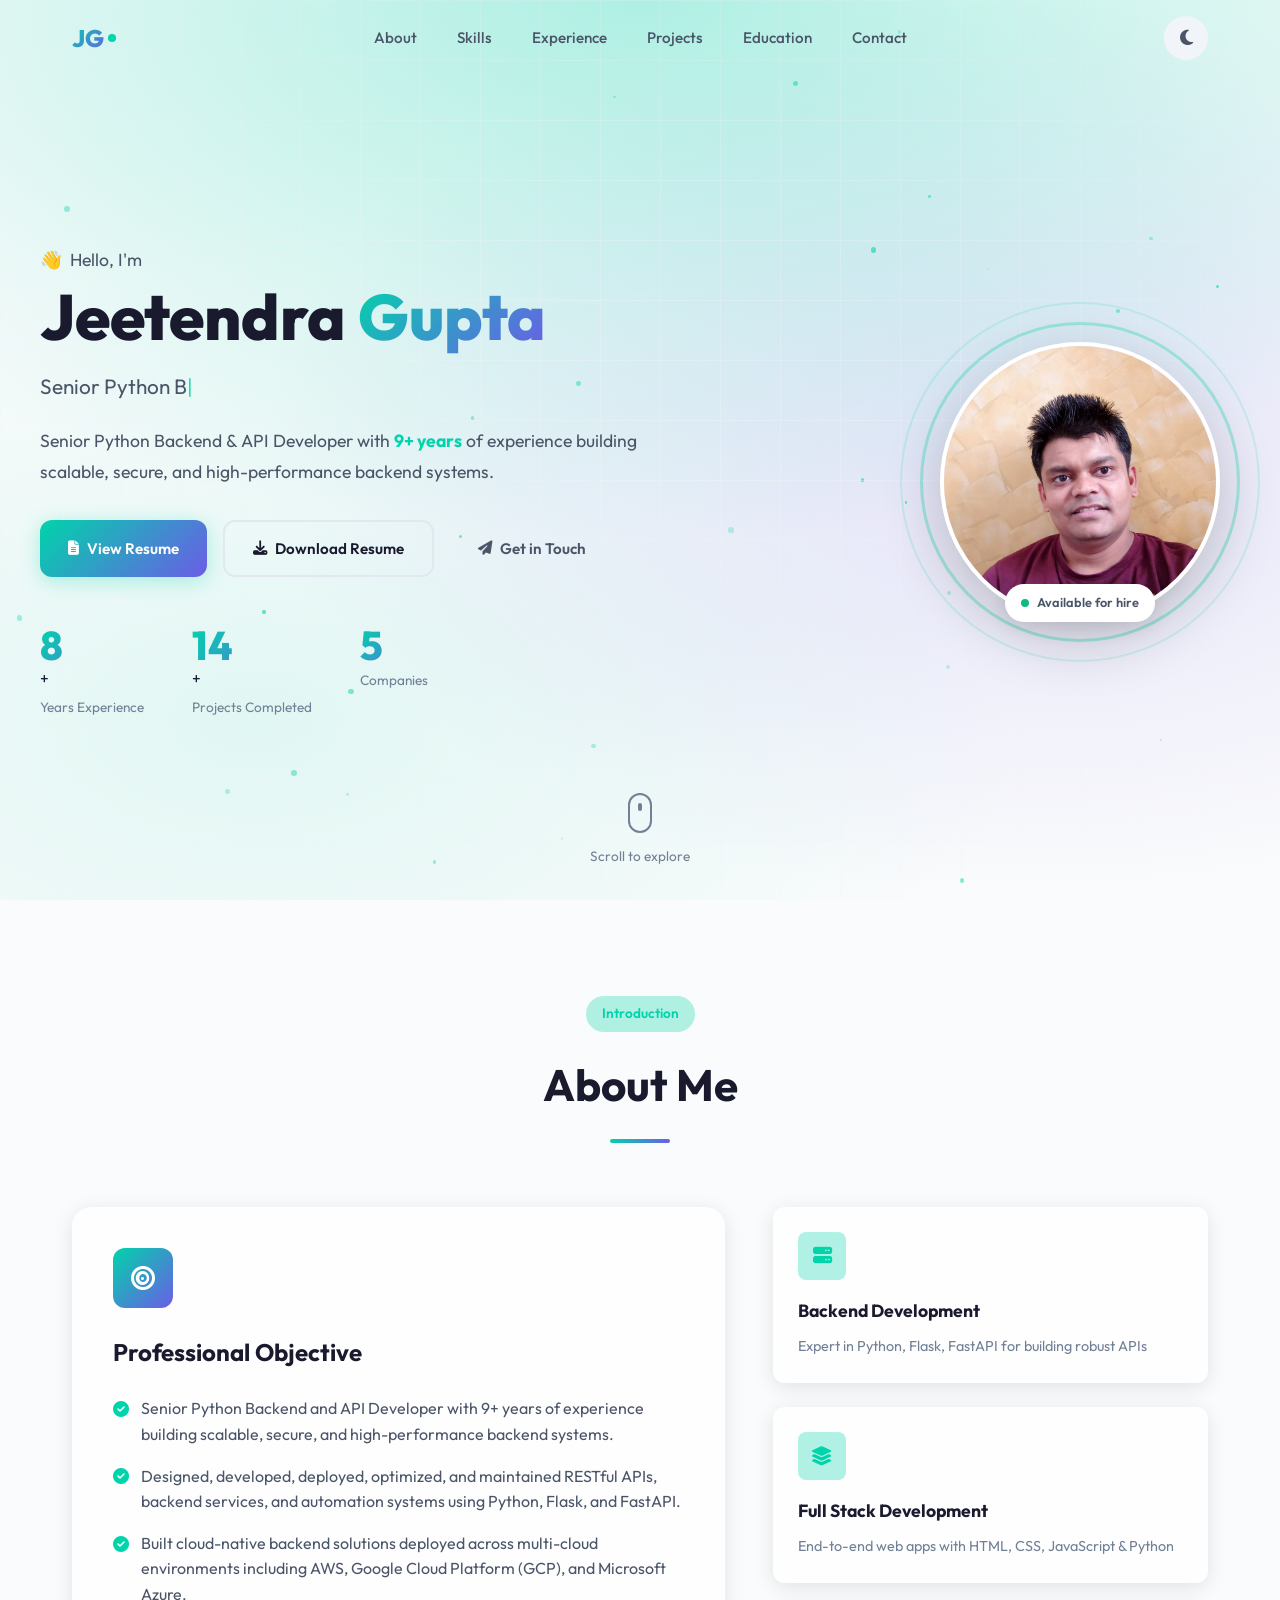
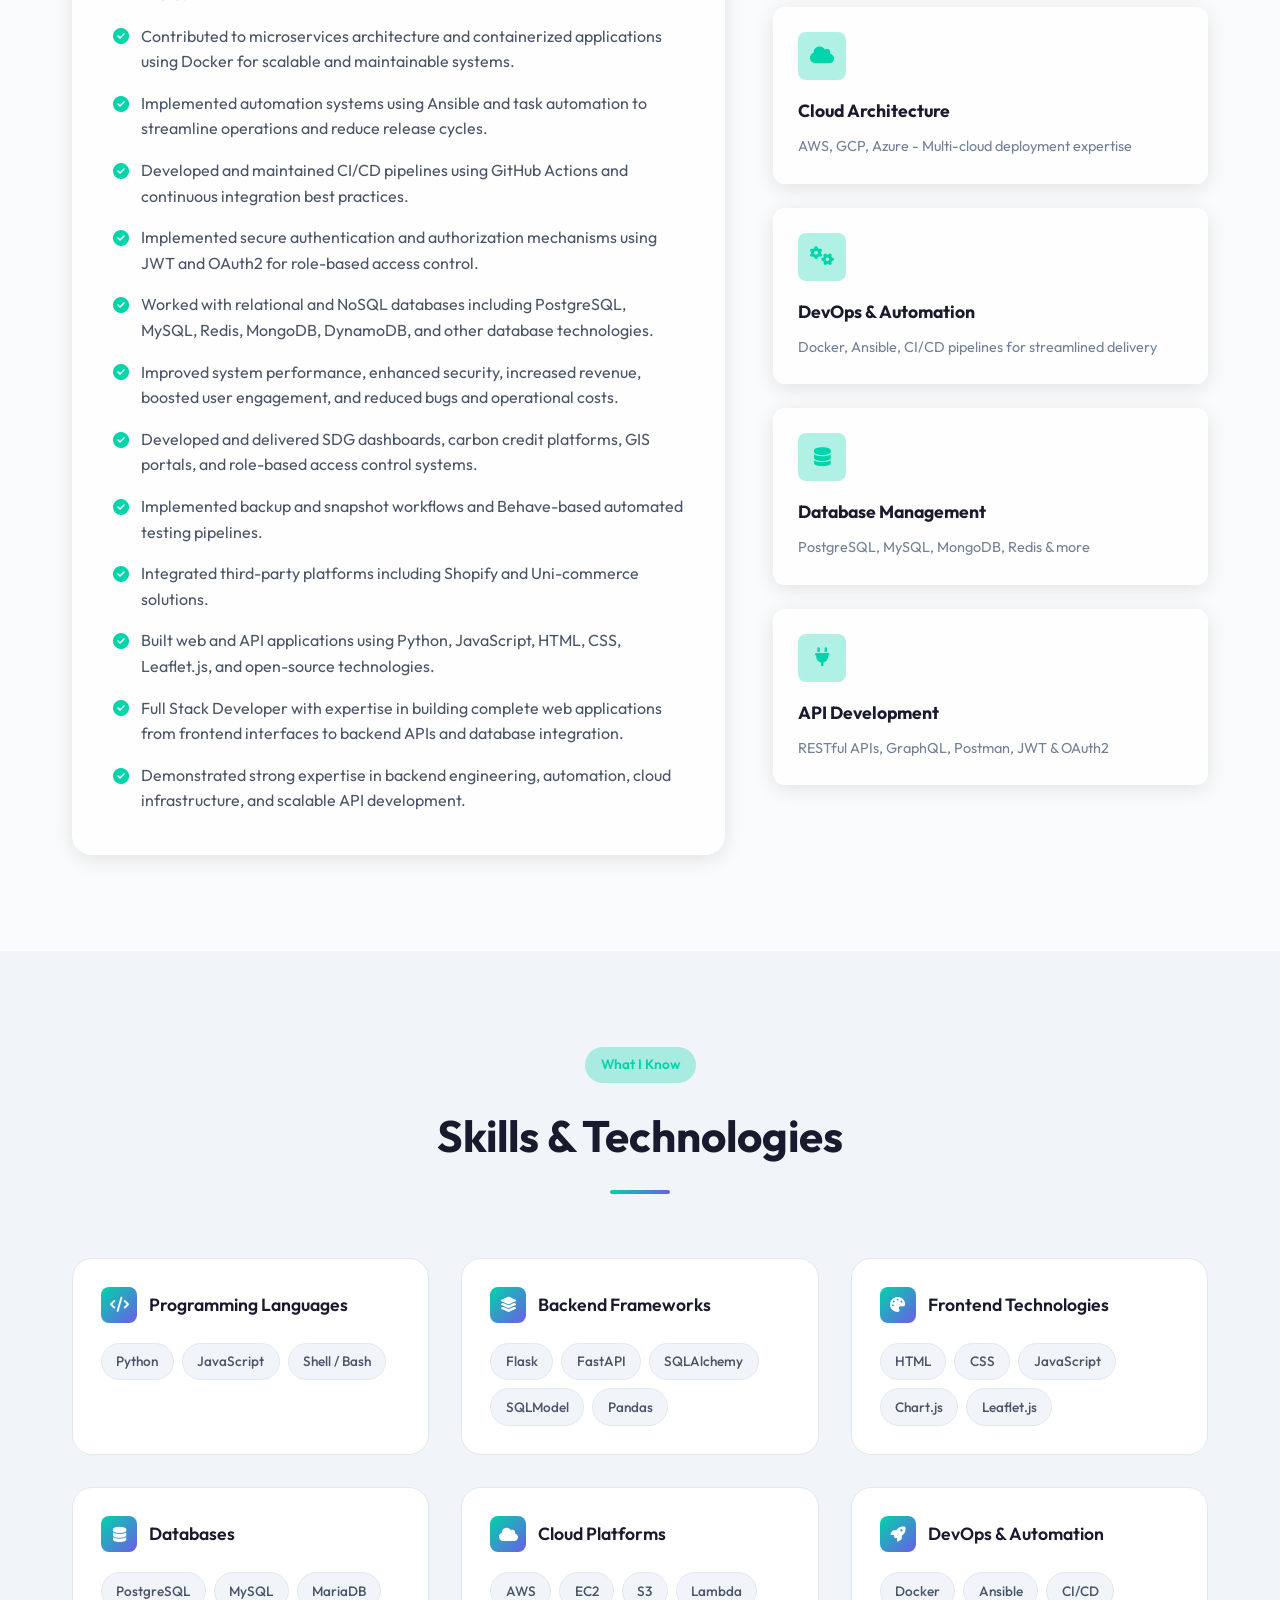
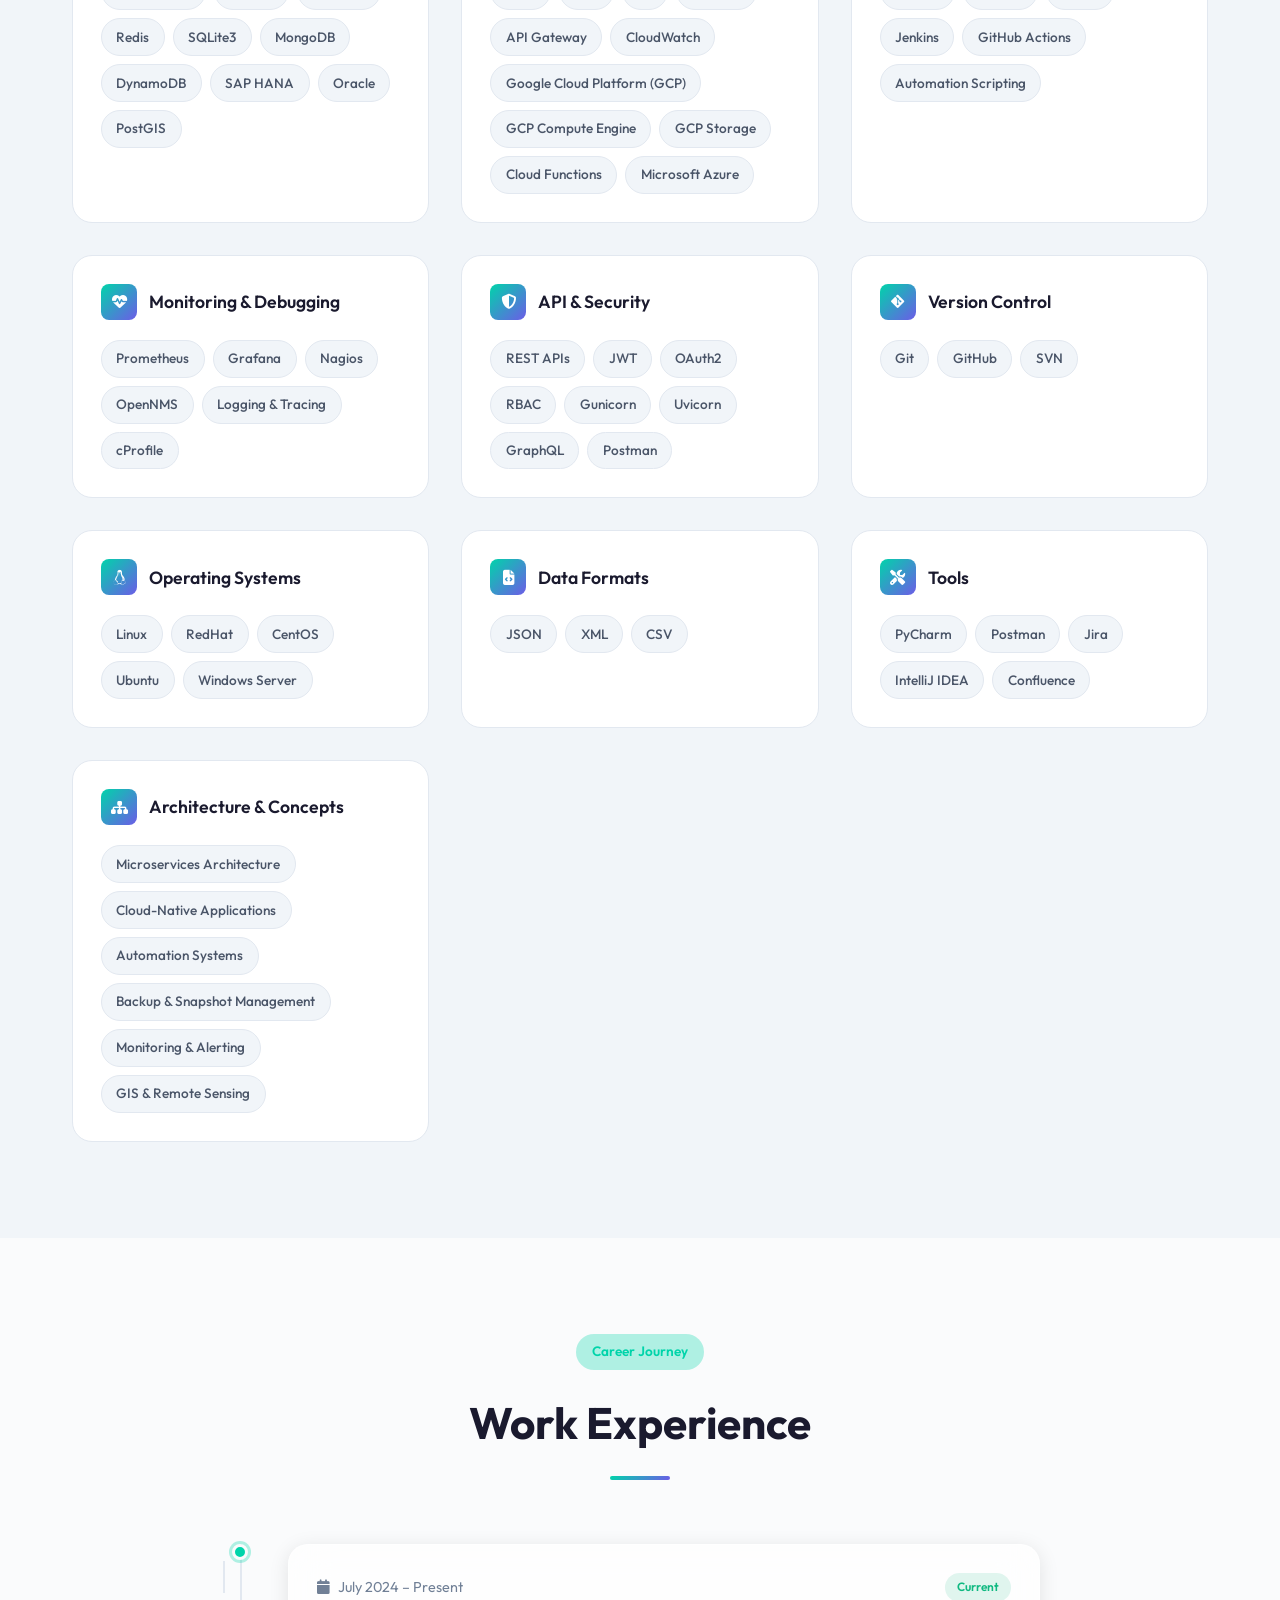
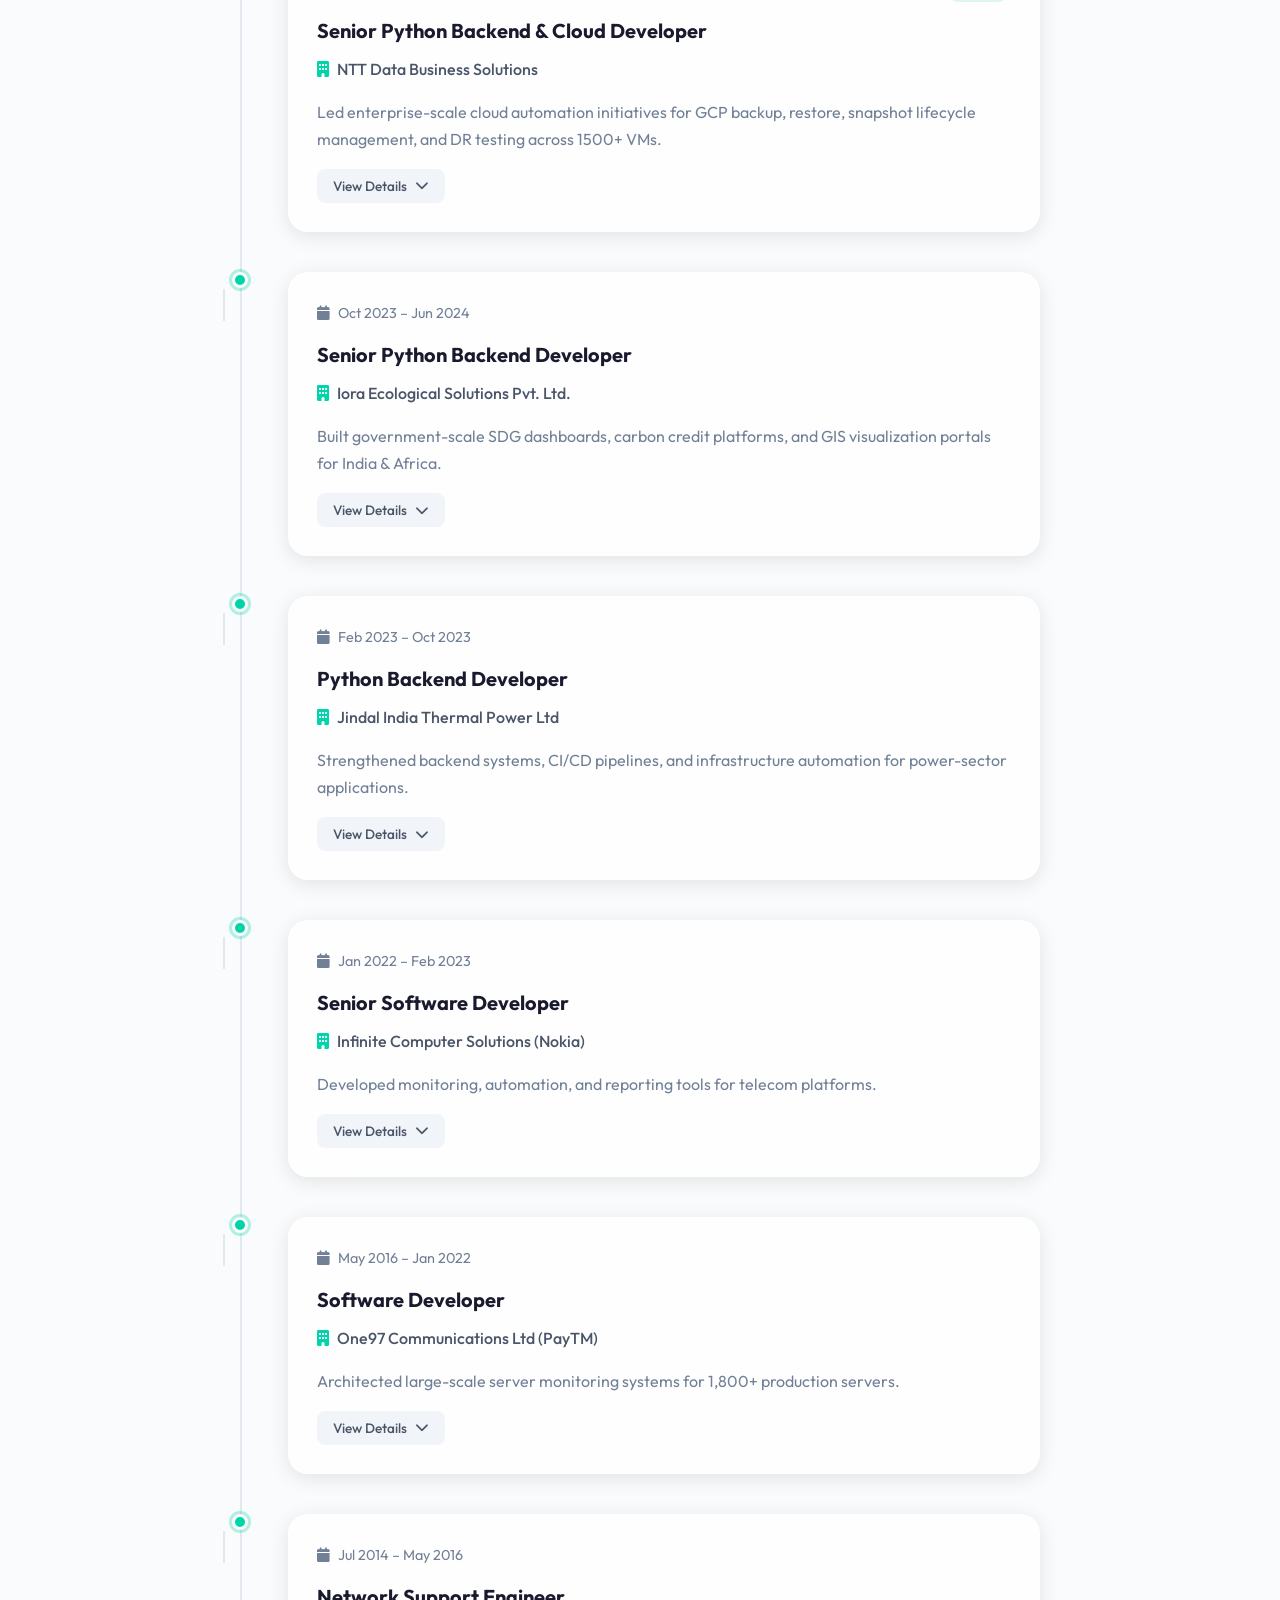
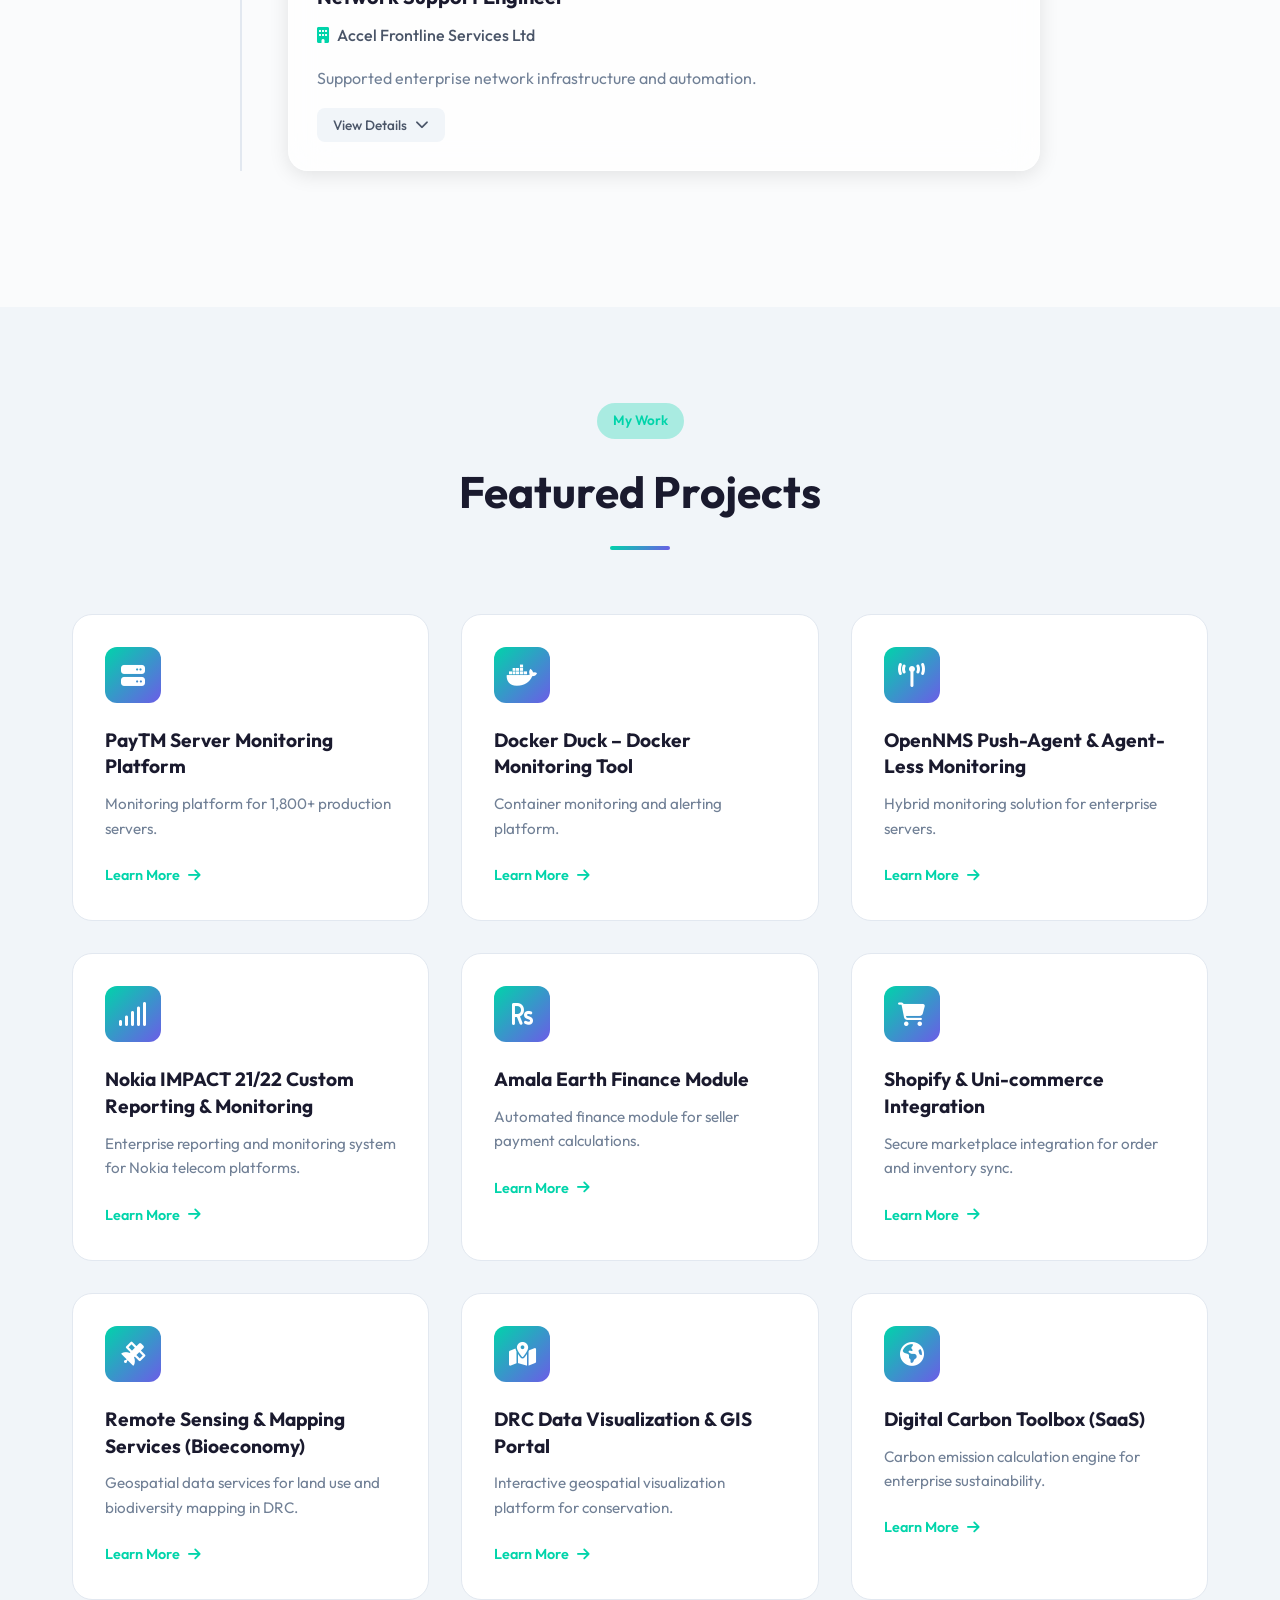
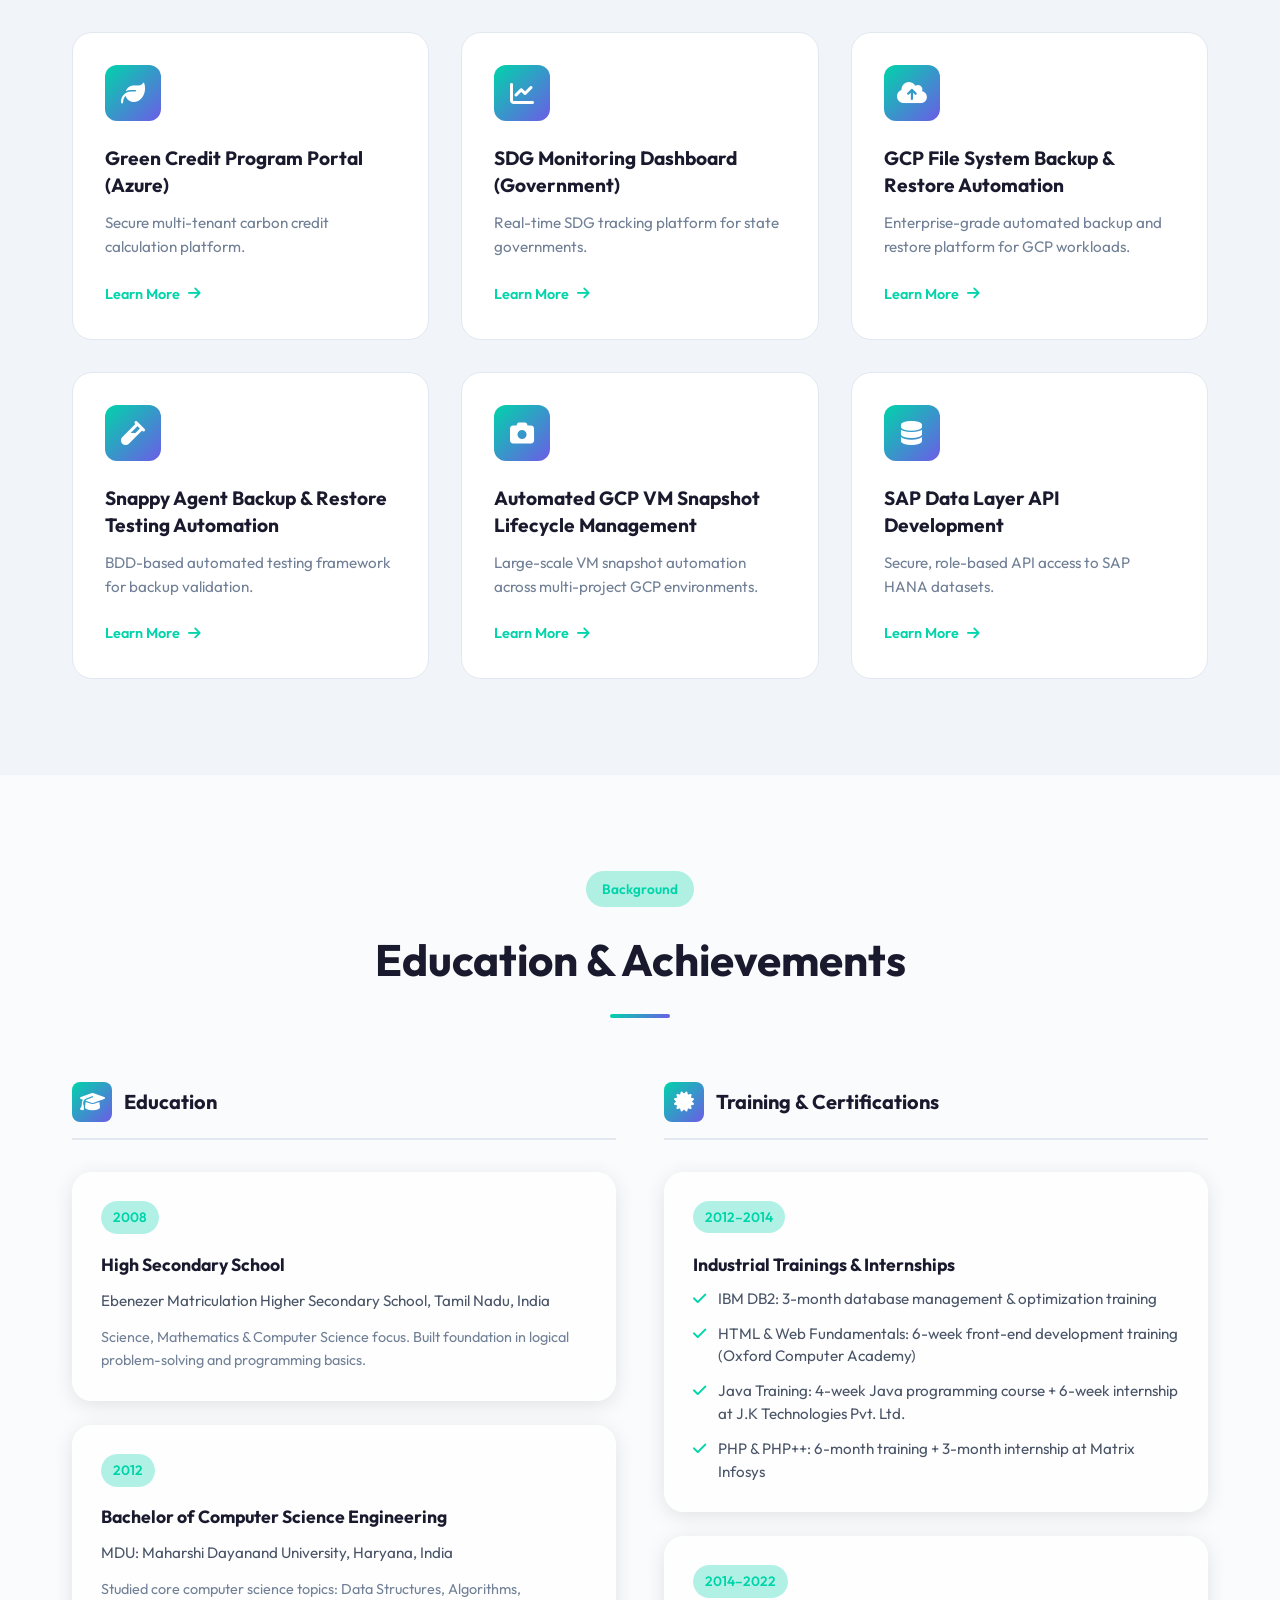
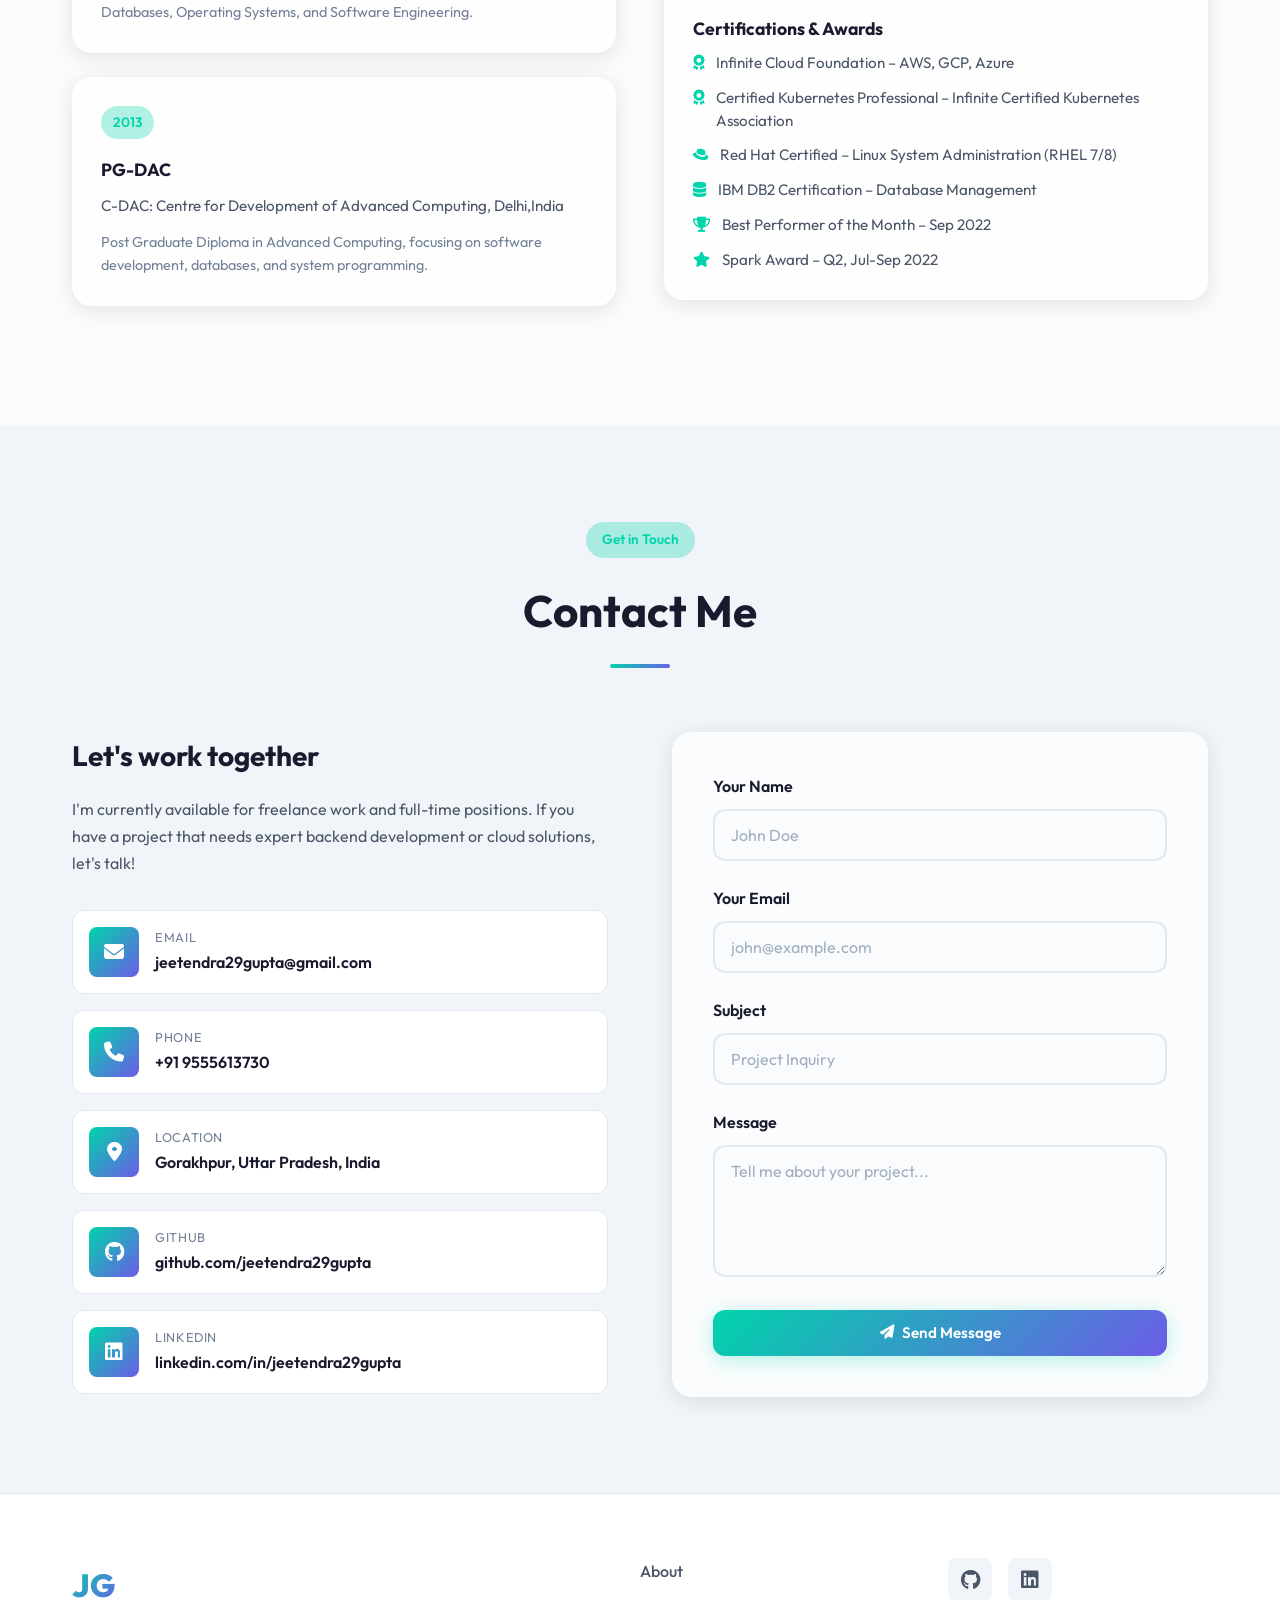
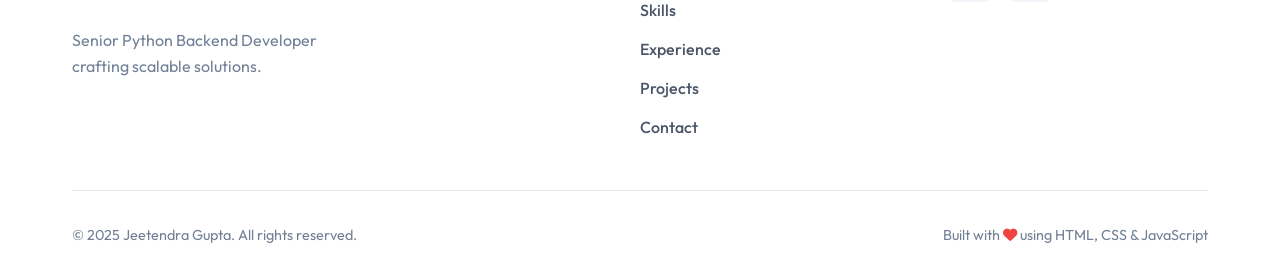
==== commit ce8ea306: "Add files via upload" ====
--- a/index.html
+++ b/index.html
@@ -1510,6 +1510,7 @@
             </div>
 
             <form class="contact-form glass reveal-up delay-1" id="contact-form">
+                <input type="hidden" name="_subject" value="New Portfolio Contact Message">
                 <div class="form-group">
                     <label for="name">Your Name</label>
                     <input type="text" id="name" name="name" required placeholder="John Doe">
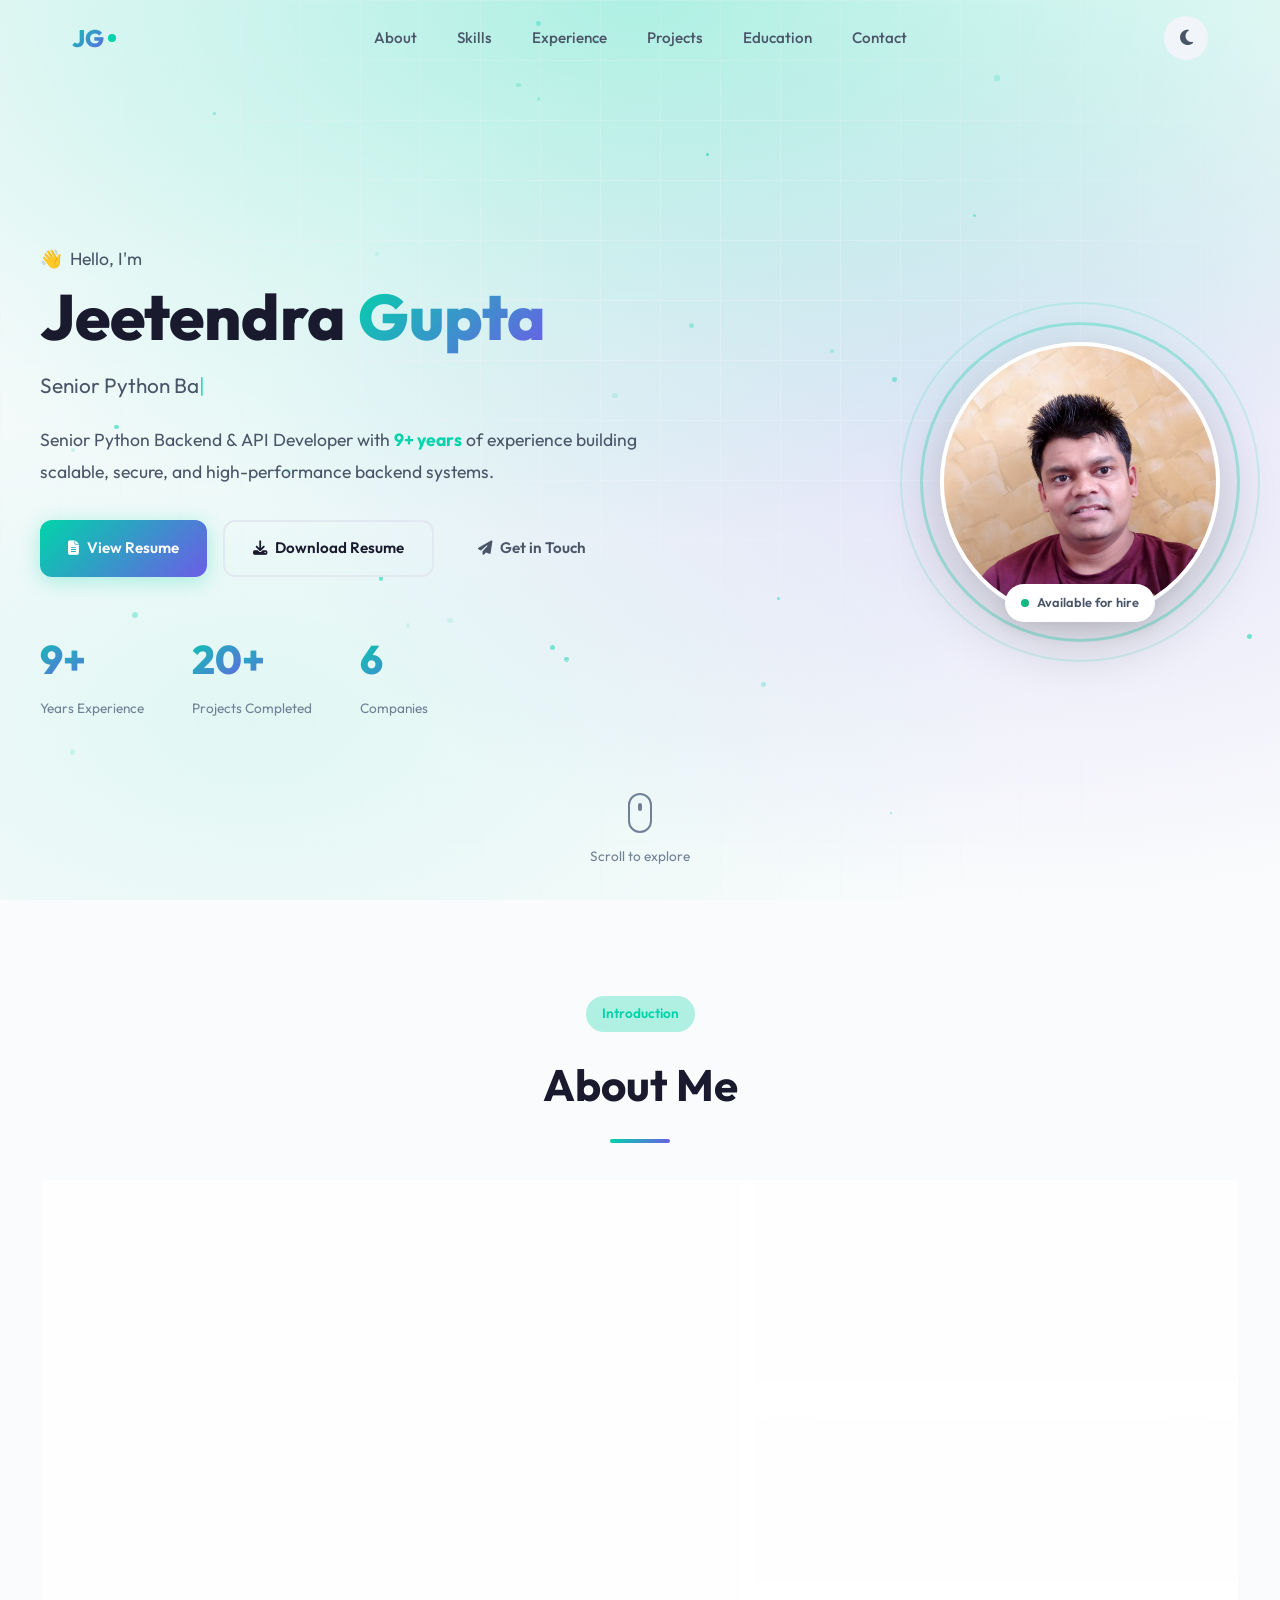
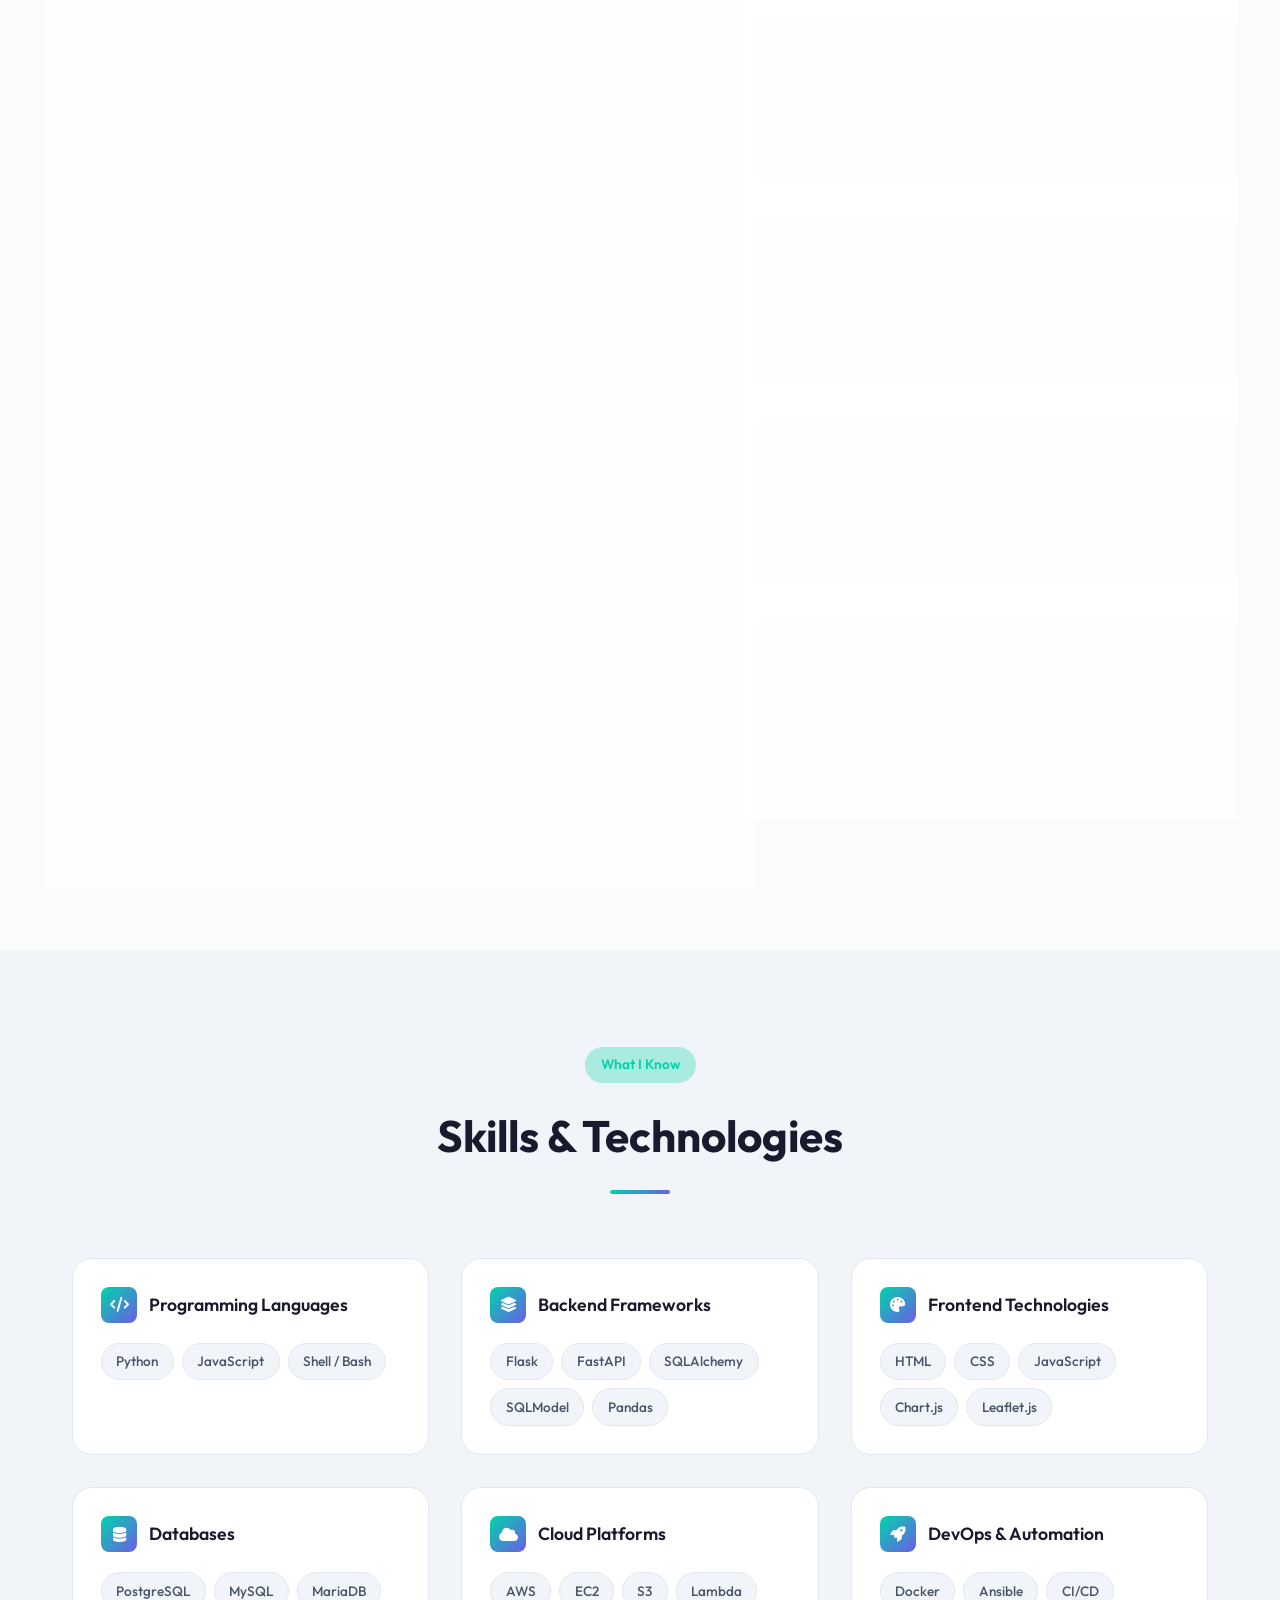
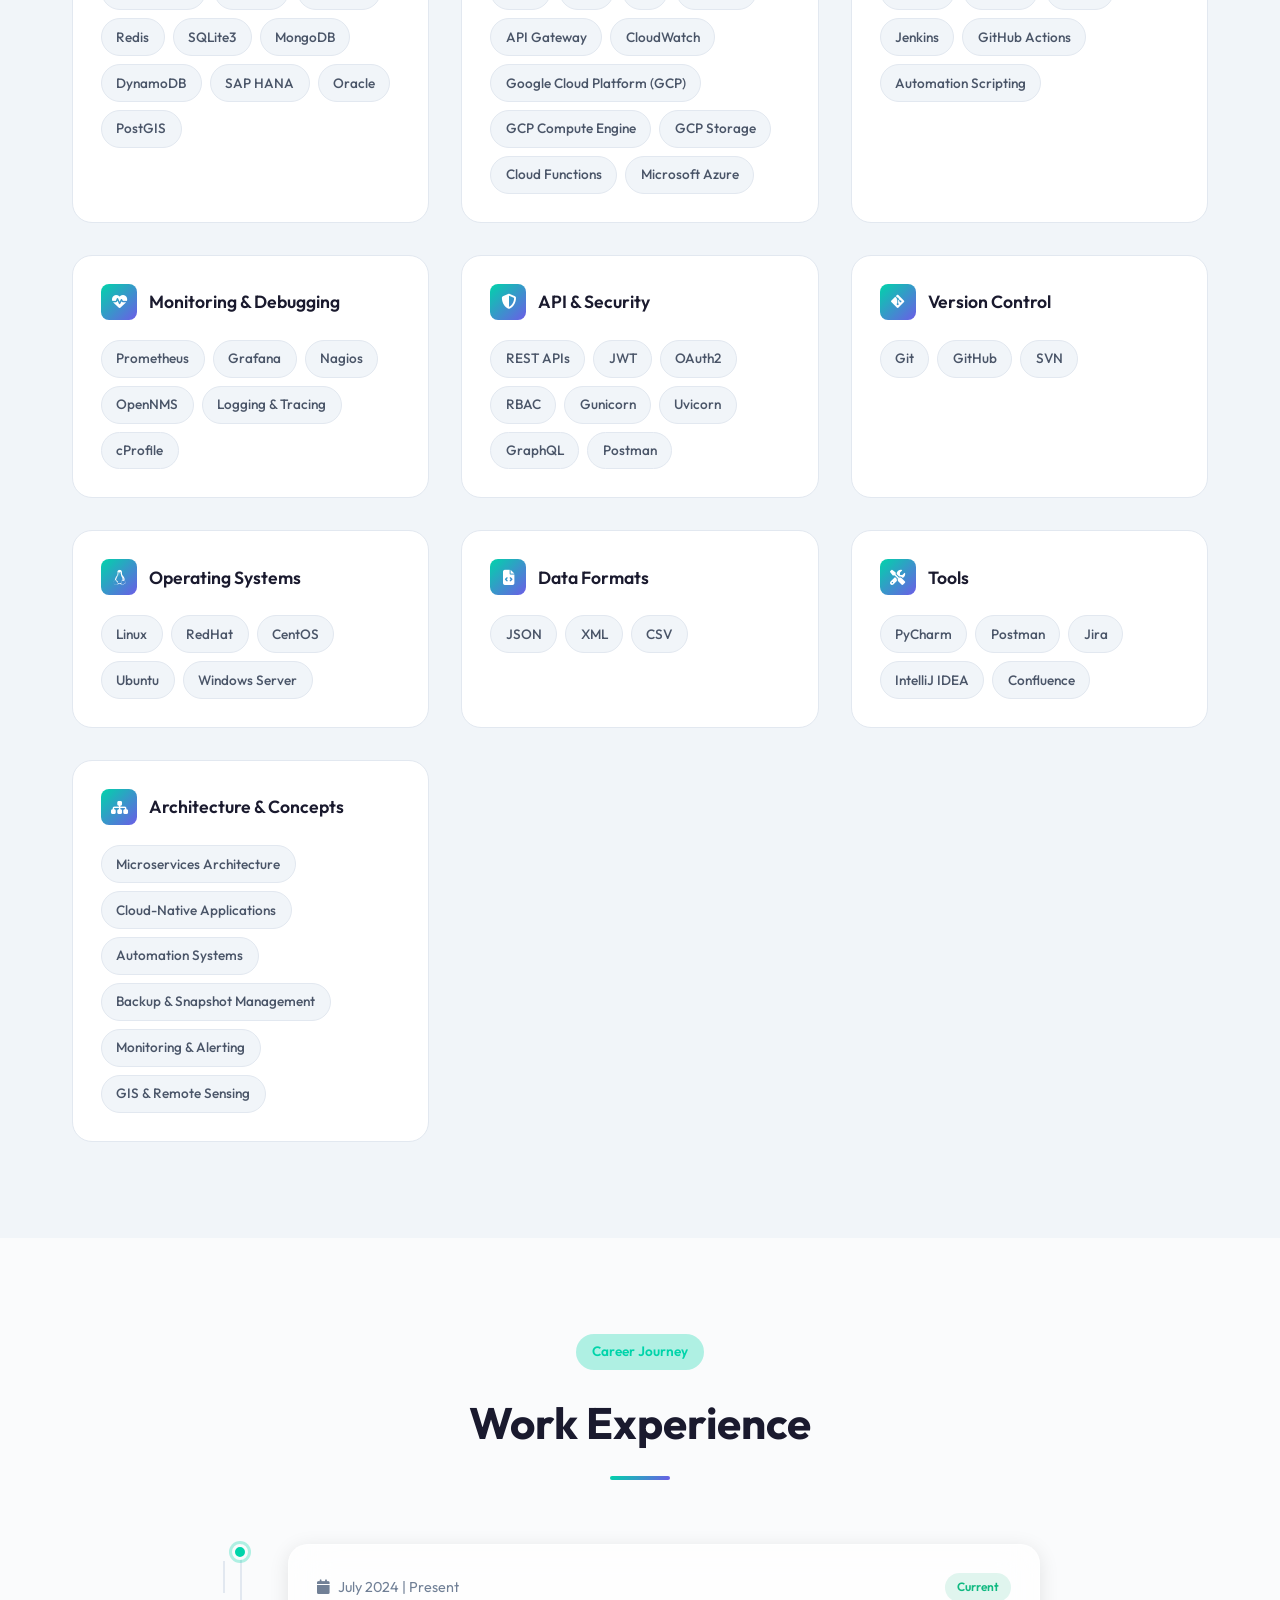
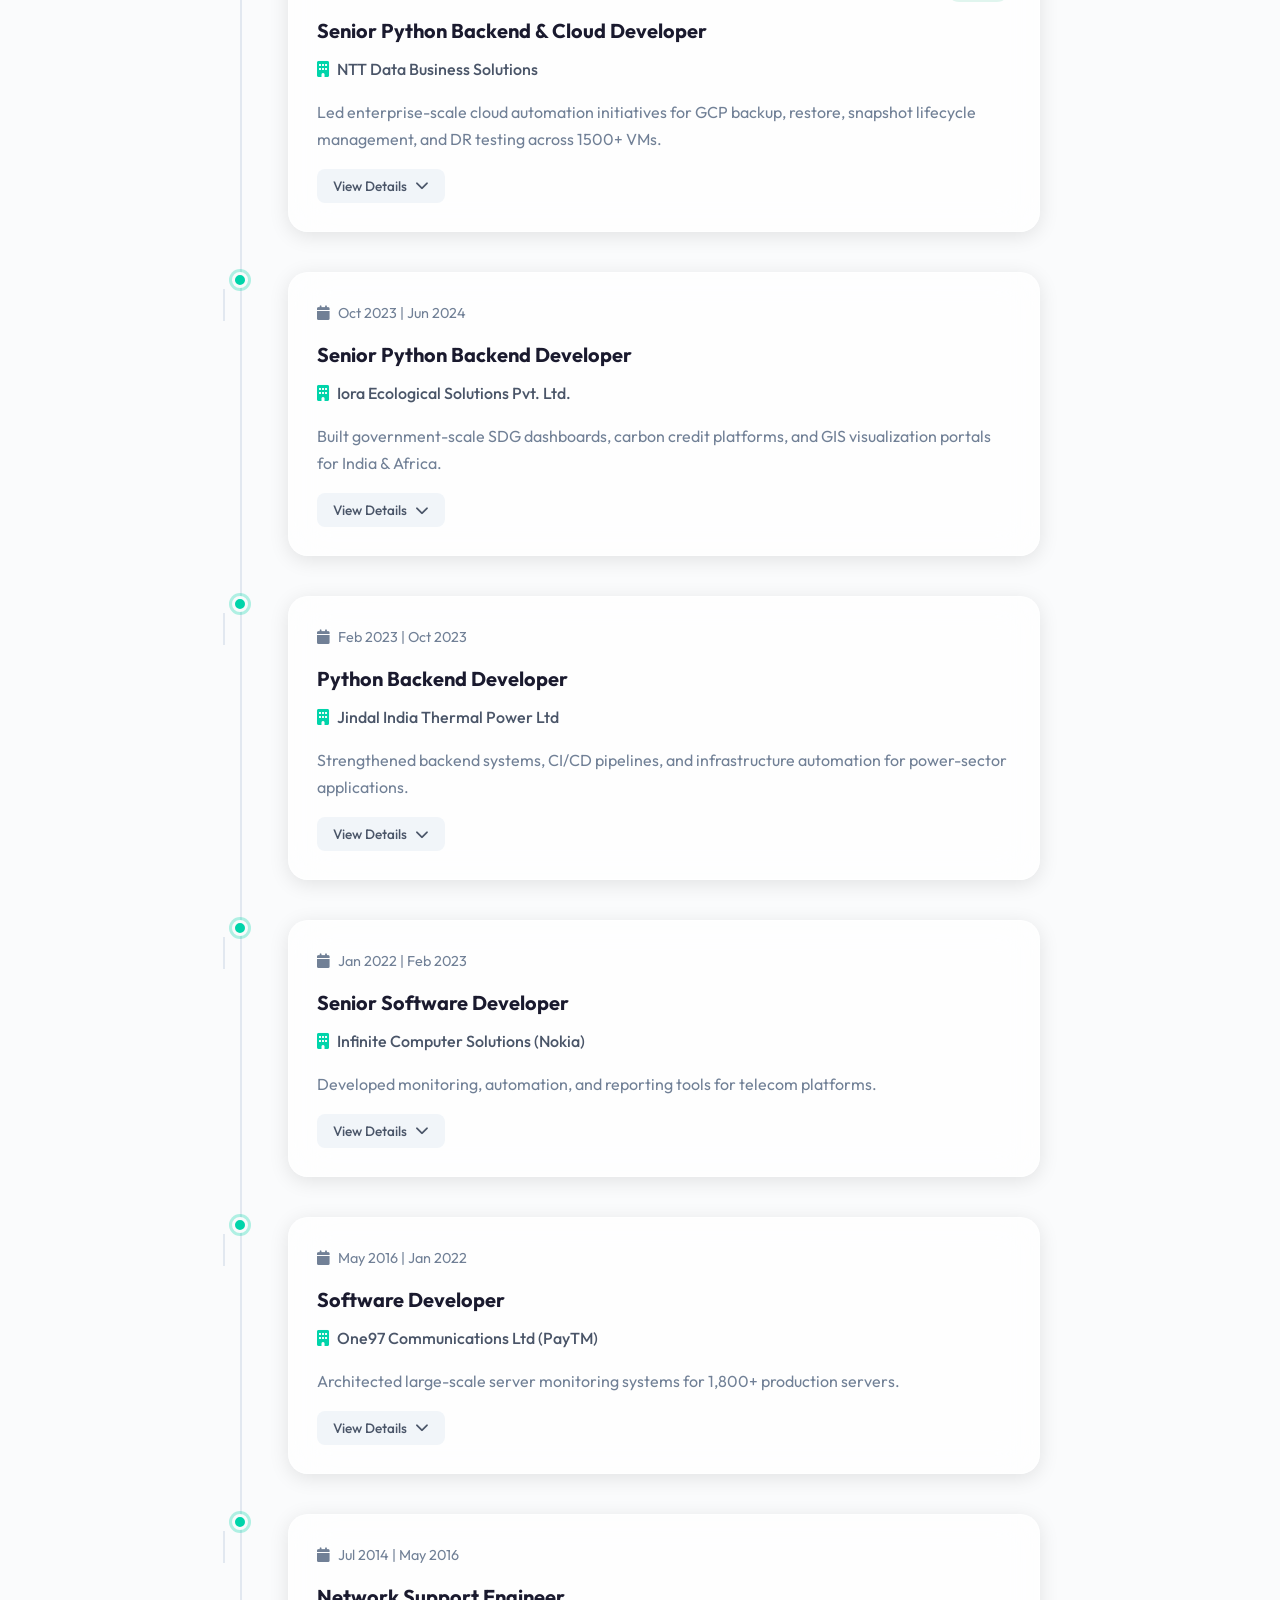
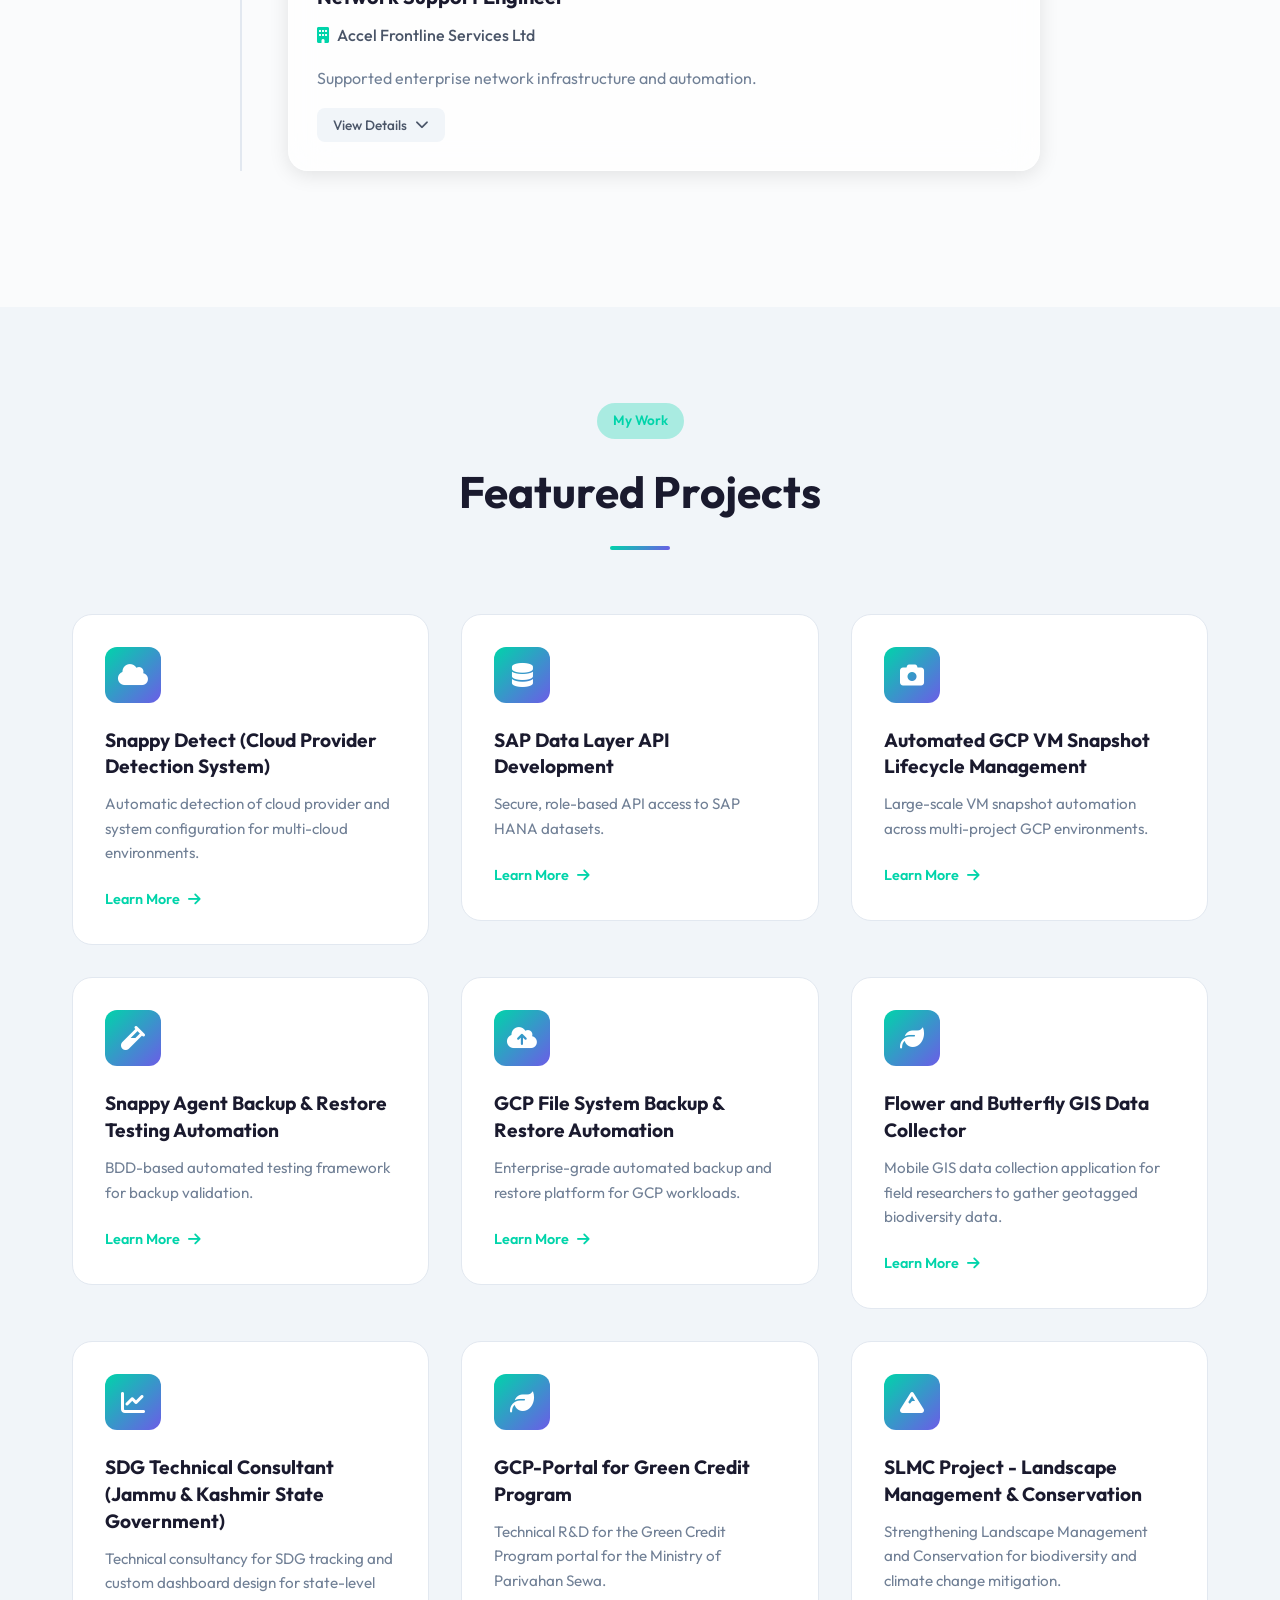
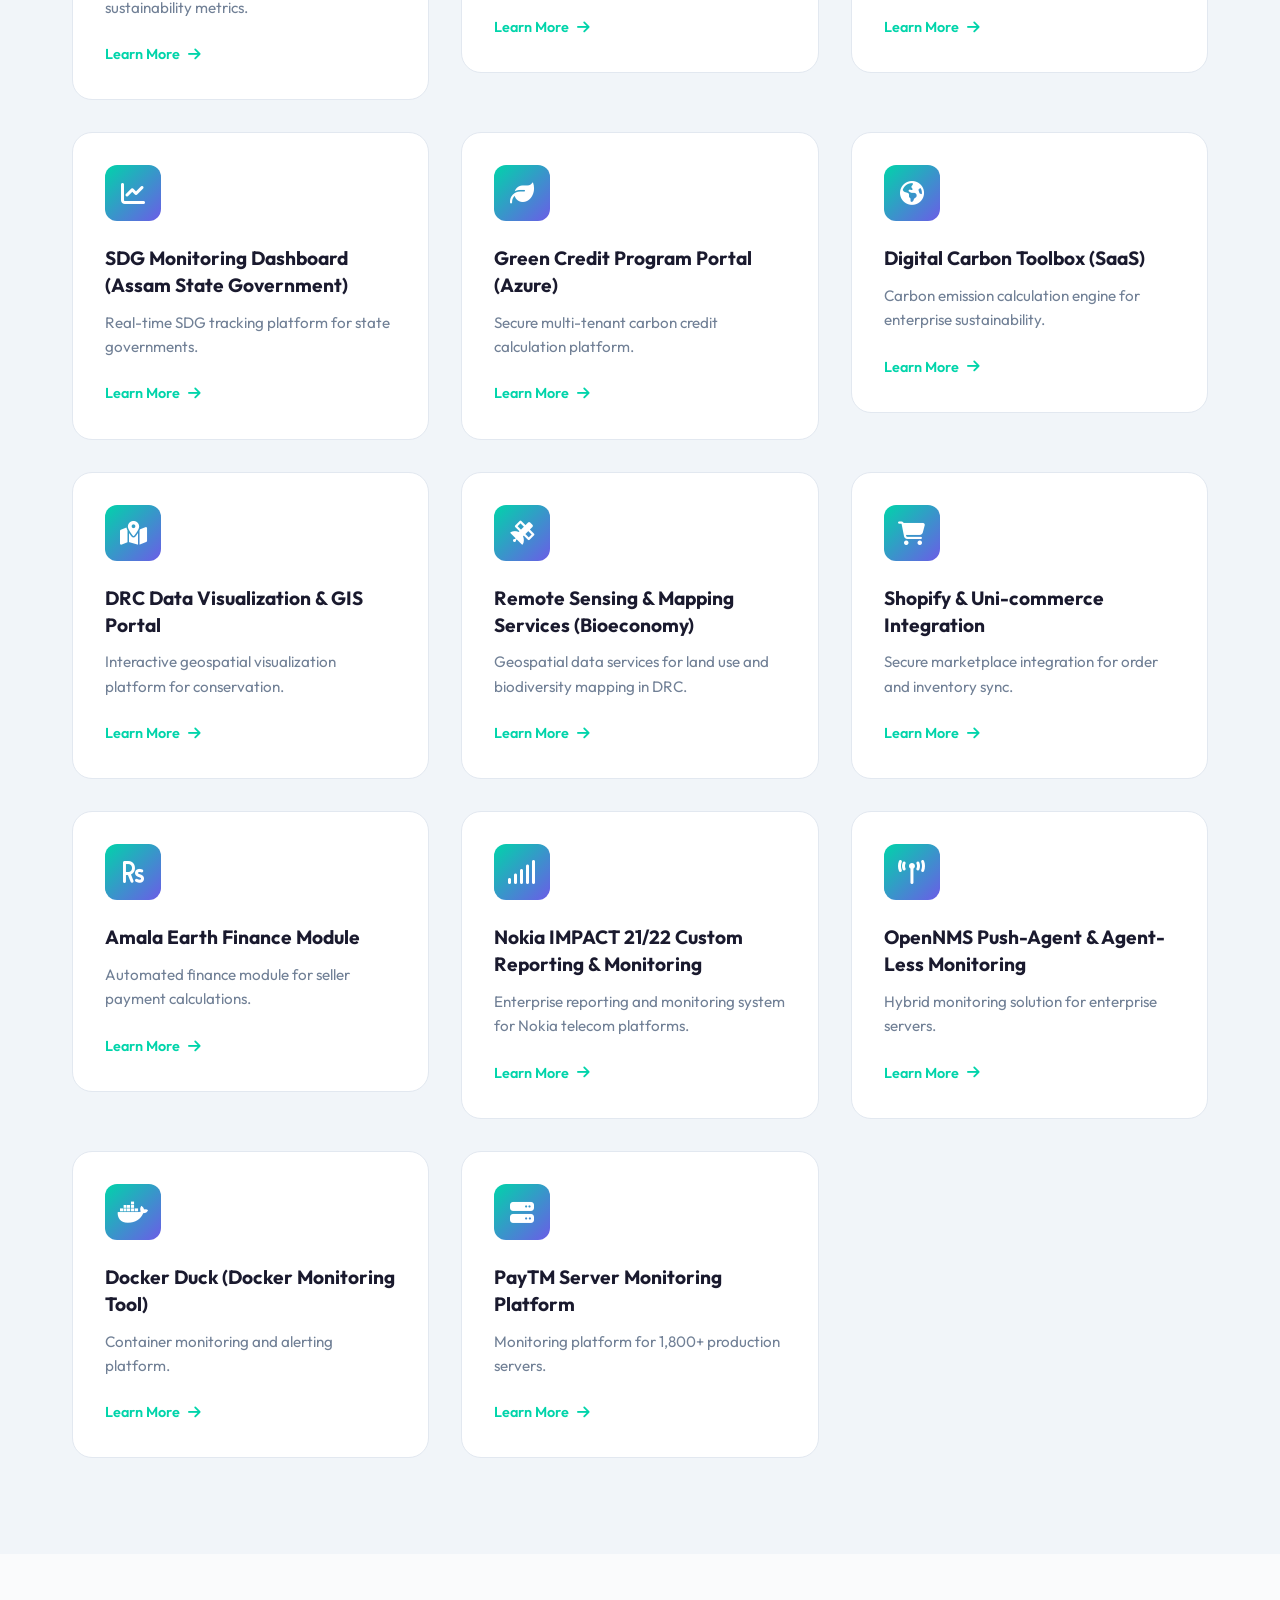
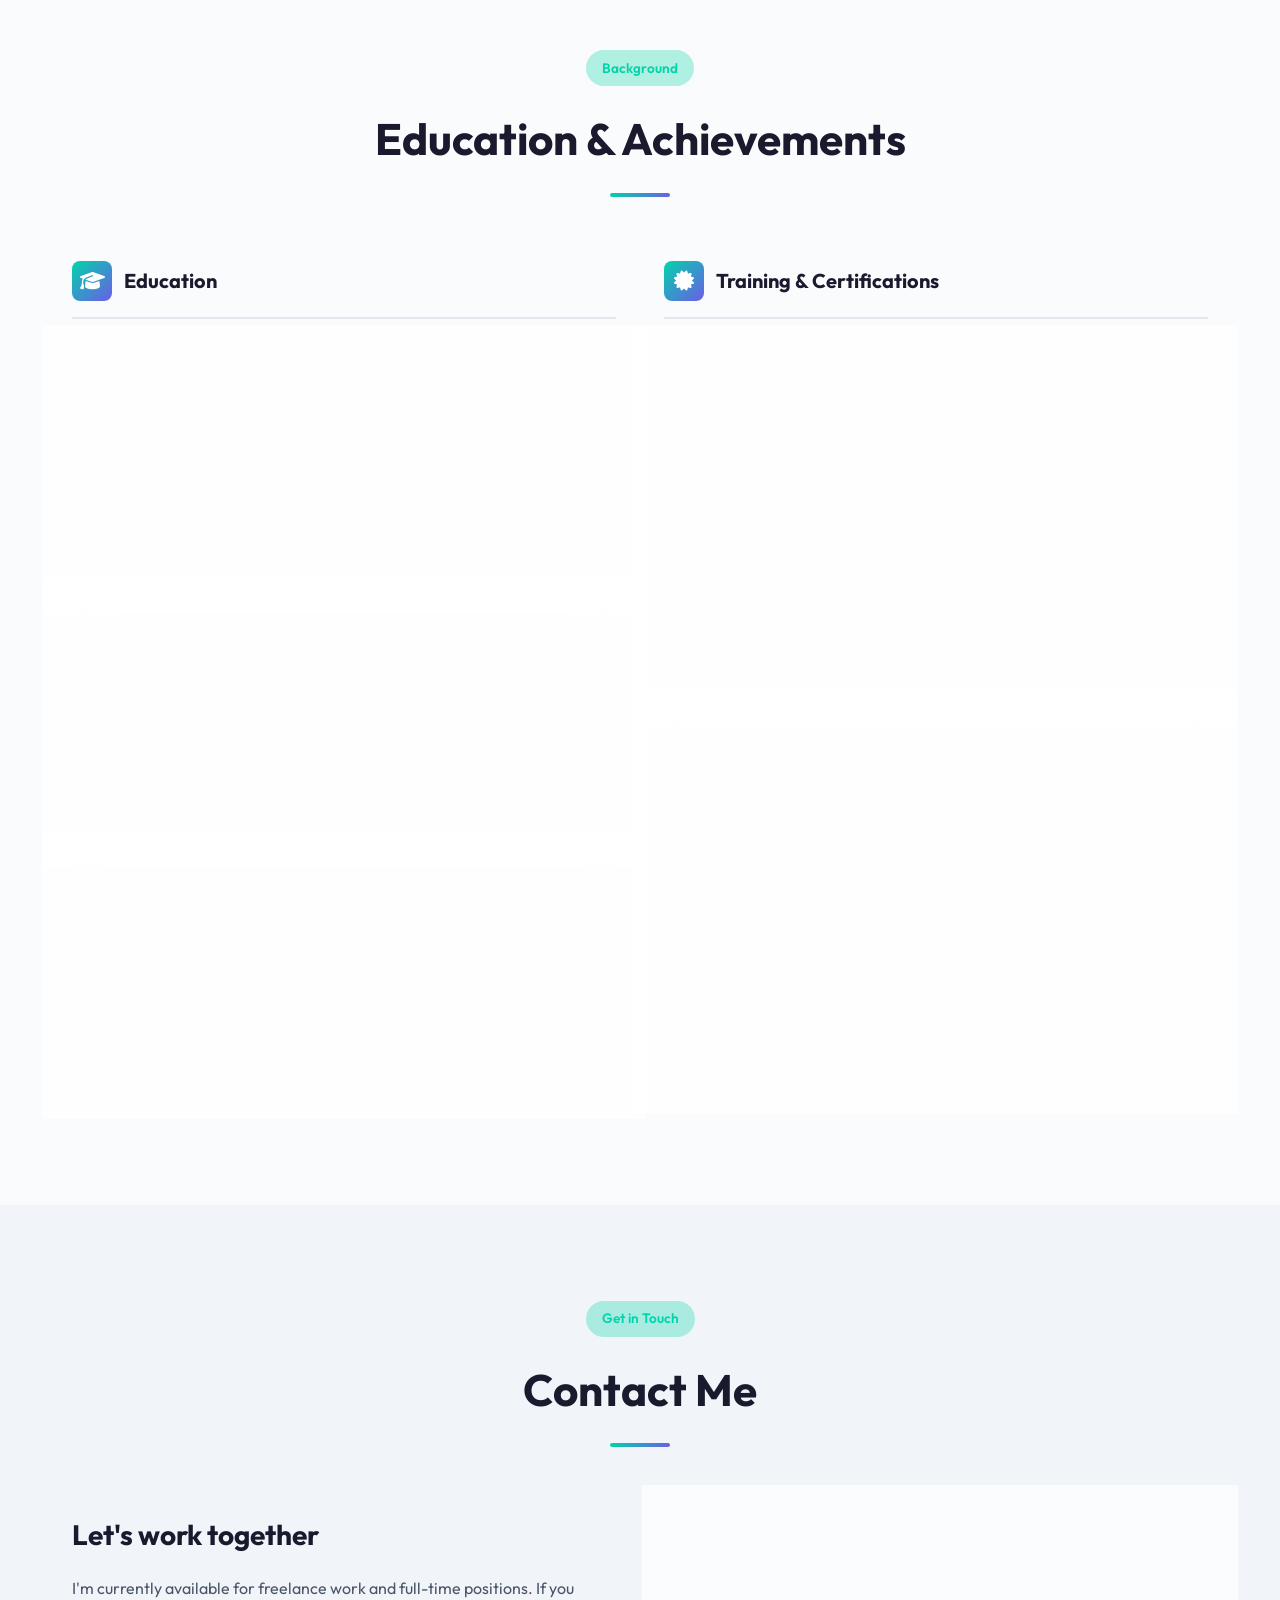
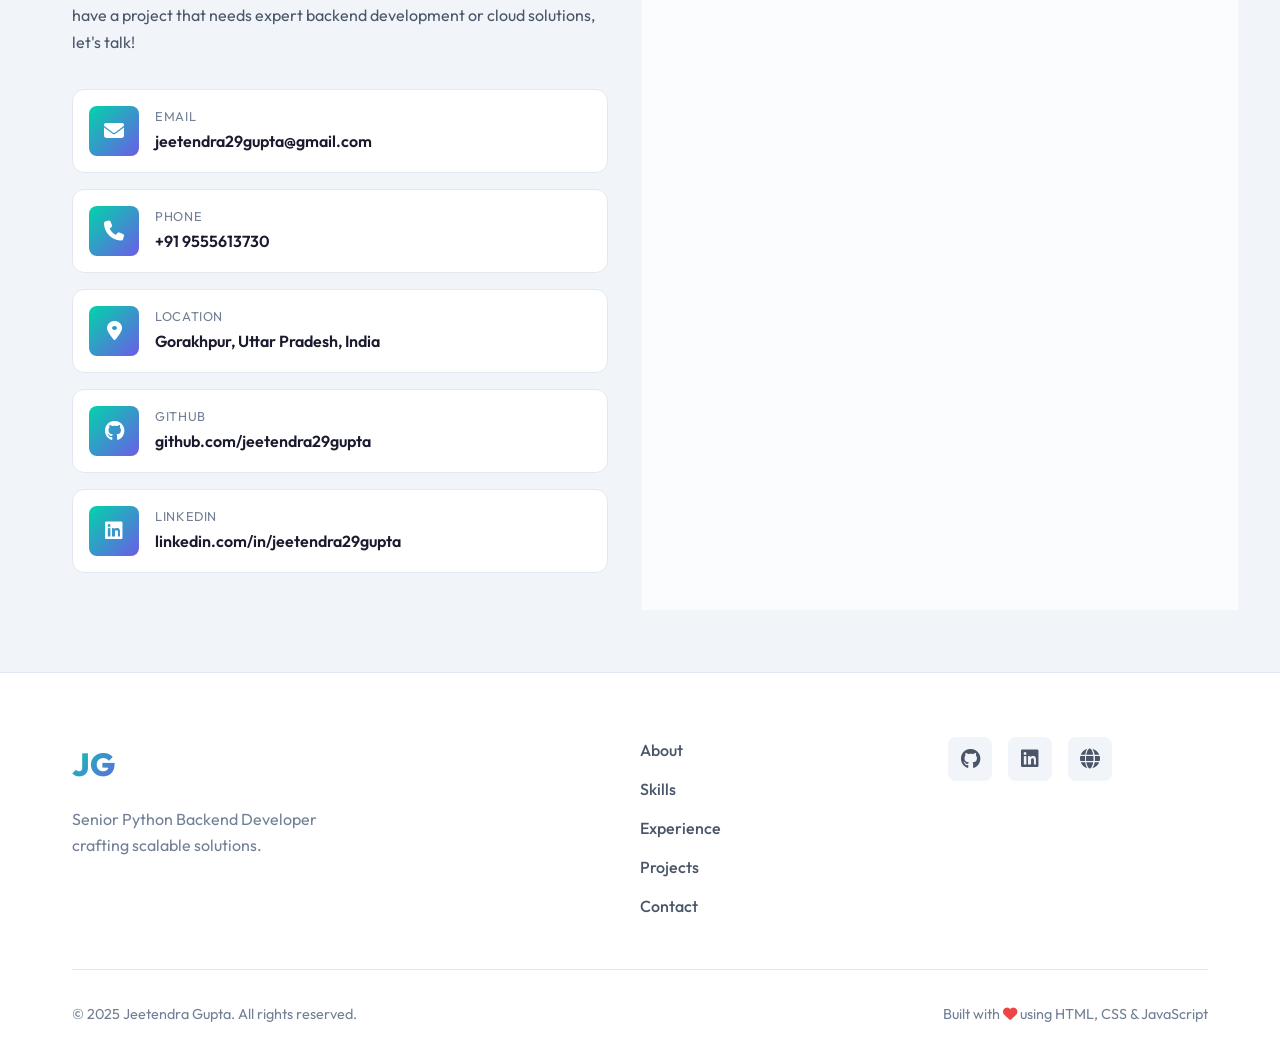
==== commit 1024f7b7: "Added my others project details" ====
--- a/index.html
+++ b/index.html
@@ -1,5 +1,6 @@
 <!DOCTYPE html>
 <html lang="en">
+
 <head>
     <meta charset="UTF-8">
     <meta name="viewport" content="width=device-width, initial-scale=1.0">
@@ -31,7 +32,7 @@
 
     <!-- SEO Meta Tags - Update these with your info -->
     <meta name="description"
-          content="Senior Python Backend & API Developer with 9+ years experience in Flask, FastAPI, AWS, GCP, automation and scalable systems.">
+        content="Senior Python Backend & API Developer with 9+ years experience in Flask, FastAPI, AWS, GCP, automation and scalable systems.">
     <meta name="keywords" content="Python Developer, Backend Developer, Flask, FastAPI, AWS, GCP, API Development">
     <meta name="author" content="Jeetendra Gupta">
 
@@ -43,8 +44,9 @@
     <!-- Google Fonts - Using Outfit for modern look -->
     <link rel="preconnect" href="https://fonts.googleapis.com">
     <link rel="preconnect" href="https://fonts.gstatic.com" crossorigin>
-    <link href="https://fonts.googleapis.com/css2?family=Outfit:wght@300;400;500;600;700;800&family=JetBrains+Mono:wght@400;500;600&display=swap"
-          rel="stylesheet">
+    <link
+        href="https://fonts.googleapis.com/css2?family=Outfit:wght@300;400;500;600;700;800&family=JetBrains+Mono:wght@400;500;600&display=swap"
+        rel="stylesheet">
 
     <!-- Font Awesome Icons -->
     <link rel="stylesheet" href="https://cdnjs.cloudflare.com/ajax/libs/font-awesome/6.5.0/css/all.min.css">
@@ -54,27 +56,27 @@
 </head>
 
 <body>
-<!-- ============================================
+    <!-- ============================================
      LOADING SCREEN
      Shows briefly while page loads
 ============================================ -->
-<div class="loader" id="loader">
-    <div class="loader-content">
-        <div class="loader-logo">JG</div>
-        <div class="loader-bar">
-            <div class="loader-progress"></div>
+    <div class="loader" id="loader">
+        <div class="loader-content">
+            <div class="loader-logo">JG</div>
+            <div class="loader-bar">
+                <div class="loader-progress"></div>
+            </div>
         </div>
     </div>
-</div>
-
-<!-- ============================================
+
+    <!-- ============================================
      CURSOR FOLLOWER (Desktop only)
      Creates custom cursor effect
 ============================================ -->
-<div class="cursor" id="cursor"></div>
-<div class="cursor-follower" id="cursor-follower"></div>
-
-<!-- ============================================
+    <div class="cursor" id="cursor"></div>
+    <div class="cursor-follower" id="cursor-follower"></div>
+
+    <!-- ============================================
      NAVIGATION
      - Sticky header with glass effect
      - Mobile hamburger menu
@@ -84,40 +86,40 @@
      - Update nav links to match your sections
      - Change logo text "JG" to your initials
 ============================================ -->
-<header id="header">
-    <nav class="navbar">
-        <a href="#" class="logo">
-            <span class="logo-text">JG</span>
-            <span class="logo-dot"></span>
-        </a>
-
-        <ul class="nav-links" id="nav-links">
-            <li><a href="#about" class="nav-link">About</a></li>
-            <li><a href="#skills" class="nav-link">Skills</a></li>
-            <li><a href="#experience" class="nav-link">Experience</a></li>
-            <li><a href="#projects" class="nav-link">Projects</a></li>
-            <li><a href="#education" class="nav-link">Education</a></li>
-            <li><a href="#contact" class="nav-link">Contact</a></li>
-        </ul>
-
-        <div class="nav-actions">
-            <!-- Theme Toggle Button -->
-            <button class="theme-toggle" id="theme-toggle" aria-label="Toggle theme">
-                <i class="fas fa-moon" id="theme-icon"></i>
-            </button>
-
-            <!-- Mobile Menu Toggle -->
-            <button class="menu-toggle" id="menu-toggle" aria-label="Toggle menu">
-                <span class="hamburger"></span>
-            </button>
-        </div>
-    </nav>
-
-    <!-- Scroll Progress Bar -->
-    <div class="scroll-progress" id="scroll-progress"></div>
-</header>
-
-<!-- ============================================
+    <header id="header">
+        <nav class="navbar">
+            <a href="#" class="logo">
+                <span class="logo-text">JG</span>
+                <span class="logo-dot"></span>
+            </a>
+
+            <ul class="nav-links" id="nav-links">
+                <li><a href="#about" class="nav-link">About</a></li>
+                <li><a href="#skills" class="nav-link">Skills</a></li>
+                <li><a href="#experience" class="nav-link">Experience</a></li>
+                <li><a href="#projects" class="nav-link">Projects</a></li>
+                <li><a href="#education" class="nav-link">Education</a></li>
+                <li><a href="#contact" class="nav-link">Contact</a></li>
+            </ul>
+
+            <div class="nav-actions">
+                <!-- Theme Toggle Button -->
+                <button class="theme-toggle" id="theme-toggle" aria-label="Toggle theme">
+                    <i class="fas fa-moon" id="theme-icon"></i>
+                </button>
+
+                <!-- Mobile Menu Toggle -->
+                <button class="menu-toggle" id="menu-toggle" aria-label="Toggle menu">
+                    <span class="hamburger"></span>
+                </button>
+            </div>
+        </nav>
+
+        <!-- Scroll Progress Bar -->
+        <div class="scroll-progress" id="scroll-progress"></div>
+    </header>
+
+    <!-- ============================================
      HERO SECTION
      - Animated intro with profile
      - Call-to-action buttons
@@ -128,100 +130,104 @@
      - Replace profile.jpg
      - Update resume PDF link
 ============================================ -->
-<section class="hero" id="hero">
-    <!-- Animated Background -->
-    <div class="hero-bg">
-        <div class="hero-gradient"></div>
-        <div class="hero-particles" id="particles"></div>
-        <div class="hero-grid"></div>
-    </div>
-
-    <div class="hero-content">
-        <div class="hero-text">
-            <p class="hero-greeting animate-slide-up">
-                <span class="wave">👋</span> Hello, I'm
-            </p>
-            <h1 class="hero-name animate-slide-up delay-1">
-                Jeetendra <span class="highlight">Gupta</span>
-            </h1>
-            <div class="hero-title animate-slide-up delay-2">
+    <section class="hero" id="hero">
+        <!-- Animated Background -->
+        <div class="hero-bg">
+            <div class="hero-gradient"></div>
+            <div class="hero-particles" id="particles"></div>
+            <div class="hero-grid"></div>
+        </div>
+
+        <div class="hero-content">
+            <div class="hero-text">
+                <p class="hero-greeting animate-slide-up">
+                    <span class="wave">👋</span> Hello, I'm
+                </p>
+                <h1 class="hero-name animate-slide-up delay-1">
+                    Jeetendra <span class="highlight">Gupta</span>
+                </h1>
+                <div class="hero-title animate-slide-up delay-2">
                     <span class="typing-container">
                         <span id="typed-text"></span>
                         <span class="typing-cursor">|</span>
                     </span>
-            </div>
-            <p class="hero-description animate-slide-up delay-3">
-                Senior Python Backend & API Developer with <strong>9+ years</strong> of experience
-                building scalable, secure, and high-performance backend systems.
-            </p>
-            <div class="hero-cta animate-slide-up delay-4">
-                <a href="Jeetendra_Gupta_Resume.pdf" target="_blank" class="btn btn-primary">
-                    <i class="fas fa-file-alt"></i>
-                    View Resume
-                </a>
-                <a href="Jeetendra_Gupta_Resume.pdf" download class="btn btn-secondary">
-                    <i class="fas fa-download"></i>
-                    Download Resume
-                </a>
-                <a href="#contact" class="btn btn-ghost">
-                    <i class="fas fa-paper-plane"></i>
-                    Get in Touch
-                </a>
-            </div>
-            <div class="hero-stats animate-slide-up delay-5">
-                <div class="stat">
-                    <span class="stat-number" data-count="9">0</span>+
-                    <span class="stat-label">Years Experience</span>
-                </div>
-                <div class="stat">
-                    <span class="stat-number" data-count="15">0</span>+
-                    <span class="stat-label">Projects Completed</span>
-                </div>
-                <div class="stat">
-                    <span class="stat-number" data-count="6">0</span>
-                    <span class="stat-label">Companies</span>
+                </div>
+                <p class="hero-description animate-slide-up delay-3">
+                    Senior Python Backend & API Developer with <strong>9+ years</strong> of experience
+                    building scalable, secure, and high-performance backend systems.
+                </p>
+                <div class="hero-cta animate-slide-up delay-4">
+                    <a href="Jeetendra_Gupta_Resume.pdf" target="_blank" class="btn btn-primary">
+                        <i class="fas fa-file-alt"></i>
+                        View Resume
+                    </a>
+                    <a href="Jeetendra_Gupta_Resume.pdf" download class="btn btn-secondary">
+                        <i class="fas fa-download"></i>
+                        Download Resume
+                    </a>
+                    <a href="#contact" class="btn btn-ghost">
+                        <i class="fas fa-paper-plane"></i>
+                        Get in Touch
+                    </a>
+                </div>
+                <div class="hero-stats animate-slide-up delay-5">
+                    <div class="stat">
+                        <div class="stat-value">
+                            <span class="stat-number" data-count="9">0</span><span class="stat-suffix">+</span>
+                        </div>
+                        <span class="stat-label">Years Experience</span>
+                    </div>
+                    <div class="stat">
+                        <div class="stat-value">
+                            <span class="stat-number" data-count="20">0</span><span class="stat-suffix">+</span>
+                        </div>
+                        <span class="stat-label">Projects Completed</span>
+                    </div>
+                    <div class="stat">
+                        <span class="stat-number" data-count="6">0</span>
+                        <span class="stat-label">Companies</span>
+                    </div>
+                </div>
+            </div>
+
+            <div class="hero-image animate-fade-in delay-2">
+                <div class="profile-wrapper">
+                    <div class="profile-ring"></div>
+                    <div class="profile-ring ring-2"></div>
+                    <img src="profile.jpg" alt="Jeetendra Gupta - Senior Python Developer" class="profile-img">
+                    <div class="profile-status">
+                        <span class="status-dot"></span>
+                        Available for hire
+                    </div>
+                </div>
+                <!-- Floating Tech Icons -->
+                <div class="floating-icons">
+                    <div class="float-icon" style="--delay: 0s; --x: -60px; --y: -40px;">
+                        <i class="fab fa-python"></i>
+                    </div>
+                    <div class="float-icon" style="--delay: 0.5s; --x: 80px; --y: -20px;">
+                        <i class="fab fa-aws"></i>
+                    </div>
+                    <div class="float-icon" style="--delay: 1s; --x: -80px; --y: 60px;">
+                        <i class="fab fa-docker"></i>
+                    </div>
+                    <div class="float-icon" style="--delay: 1.5s; --x: 70px; --y: 80px;">
+                        <i class="fab fa-google"></i>
+                    </div>
                 </div>
             </div>
         </div>
 
-        <div class="hero-image animate-fade-in delay-2">
-            <div class="profile-wrapper">
-                <div class="profile-ring"></div>
-                <div class="profile-ring ring-2"></div>
-                <img src="profile.jpg" alt="Jeetendra Gupta - Senior Python Developer" class="profile-img">
-                <div class="profile-status">
-                    <span class="status-dot"></span>
-                    Available for hire
-                </div>
-            </div>
-            <!-- Floating Tech Icons -->
-            <div class="floating-icons">
-                <div class="float-icon" style="--delay: 0s; --x: -60px; --y: -40px;">
-                    <i class="fab fa-python"></i>
-                </div>
-                <div class="float-icon" style="--delay: 0.5s; --x: 80px; --y: -20px;">
-                    <i class="fab fa-aws"></i>
-                </div>
-                <div class="float-icon" style="--delay: 1s; --x: -80px; --y: 60px;">
-                    <i class="fab fa-docker"></i>
-                </div>
-                <div class="float-icon" style="--delay: 1.5s; --x: 70px; --y: 80px;">
-                    <i class="fab fa-google"></i>
-                </div>
-            </div>
+        <!-- Scroll Indicator -->
+        <div class="scroll-indicator animate-fade-in delay-5">
+            <div class="mouse">
+                <div class="mouse-wheel"></div>
+            </div>
+            <span>Scroll to explore</span>
         </div>
-    </div>
-
-    <!-- Scroll Indicator -->
-    <div class="scroll-indicator animate-fade-in delay-5">
-        <div class="mouse">
-            <div class="mouse-wheel"></div>
-        </div>
-        <span>Scroll to explore</span>
-    </div>
-</section>
-
-<!-- ============================================
+    </section>
+
+    <!-- ============================================
      ABOUT / OBJECTIVE SECTION
      - Professional summary
      - Key highlights
@@ -230,135 +236,150 @@
      - Update the objective bullet points
      - Modify highlight cards as needed
 ============================================ -->
-<section class="section about" id="about">
-    <div class="container">
-        <div class="section-header">
-            <span class="section-tag">Introduction</span>
-            <h2 class="section-title">About Me</h2>
-            <div class="section-line"></div>
+    <section class="section about" id="about">
+        <div class="container">
+            <div class="section-header">
+                <span class="section-tag">Introduction</span>
+                <h2 class="section-title">About Me</h2>
+                <div class="section-line"></div>
+            </div>
+
+            <div class="about-content">
+                <div class="about-text reveal-up">
+                    <div class="about-card glass">
+                        <div class="about-icon">
+                            <i class="fas fa-bullseye"></i>
+                        </div>
+                        <h3>Professional Objective</h3>
+                        <ul class="objective-list">
+                            <li>
+                                <i class="fas fa-check-circle"></i>
+                                <span>Senior Python Backend and API Developer with 9+ years of experience building
+                                    scalable, secure, and high-performance backend systems.</span>
+                            </li>
+                            <li>
+                                <i class="fas fa-check-circle"></i>
+                                <span>Designed, developed, deployed, optimized, and maintained RESTful APIs, backend
+                                    services, and automation systems using Python, Flask, and FastAPI.</span>
+                            </li>
+                            <li>
+                                <i class="fas fa-check-circle"></i>
+                                <span>Built cloud-native backend solutions deployed across multi-cloud environments
+                                    including AWS, Google Cloud Platform (GCP), and Microsoft Azure.</span>
+                            </li>
+                            <li>
+                                <i class="fas fa-check-circle"></i>
+                                <span>Contributed to microservices architecture and containerized applications using
+                                    Docker for scalable and maintainable systems.</span>
+                            </li>
+                            <li>
+                                <i class="fas fa-check-circle"></i>
+                                <span>Implemented automation systems using Ansible and task automation to streamline
+                                    operations and reduce release cycles.</span>
+                            </li>
+                            <li>
+                                <i class="fas fa-check-circle"></i>
+                                <span>Developed and maintained CI/CD pipelines using GitHub Actions and continuous
+                                    integration best practices.</span>
+                            </li>
+                            <li>
+                                <i class="fas fa-check-circle"></i>
+                                <span>Implemented secure authentication and authorization mechanisms using JWT and
+                                    OAuth2 for role-based access control.</span>
+                            </li>
+                            <li>
+                                <i class="fas fa-check-circle"></i>
+                                <span>Worked with relational and NoSQL databases including PostgreSQL, MySQL, Redis,
+                                    MongoDB, DynamoDB, and other database technologies.</span>
+                            </li>
+                            <li>
+                                <i class="fas fa-check-circle"></i>
+                                <span>Improved system performance, enhanced security, increased revenue, boosted user
+                                    engagement, and reduced bugs and operational costs.</span>
+                            </li>
+                            <li>
+                                <i class="fas fa-check-circle"></i>
+                                <span>Developed and delivered SDG dashboards, carbon credit platforms, GIS portals, and
+                                    role-based access control systems.</span>
+                            </li>
+                            <li>
+                                <i class="fas fa-check-circle"></i>
+                                <span>Implemented backup and snapshot workflows and Behave-based automated testing
+                                    pipelines.</span>
+                            </li>
+                            <li>
+                                <i class="fas fa-check-circle"></i>
+                                <span>Integrated third-party platforms including Shopify and Uni-commerce
+                                    solutions.</span>
+                            </li>
+                            <li>
+                                <i class="fas fa-check-circle"></i>
+                                <span>Built web and API applications using Python, JavaScript, HTML, CSS, Leaflet.js,
+                                    and open-source technologies.</span>
+                            </li>
+                            <li>
+                                <i class="fas fa-check-circle"></i>
+                                <span>Full Stack Developer with expertise in building complete web applications from
+                                    frontend interfaces to backend APIs and database integration.</span>
+                            </li>
+                            <li>
+                                <i class="fas fa-check-circle"></i>
+                                <span>Demonstrated strong expertise in backend engineering, automation, cloud
+                                    infrastructure, and scalable API development.</span>
+                            </li>
+                        </ul>
+                    </div>
+                </div>
+
+                <div class="about-highlights reveal-up delay-1">
+                    <div class="highlight-card glass">
+                        <div class="highlight-icon">
+                            <i class="fas fa-server"></i>
+                        </div>
+                        <h4>Backend Development</h4>
+                        <p>Expert in Python, Flask, FastAPI for building robust APIs</p>
+                    </div>
+                    <div class="highlight-card glass">
+                        <div class="highlight-icon">
+                            <i class="fas fa-layer-group"></i>
+                        </div>
+                        <h4>Full Stack Development</h4>
+                        <p>End-to-end web apps with HTML, CSS, JavaScript & Python</p>
+                    </div>
+                    <div class="highlight-card glass">
+                        <div class="highlight-icon">
+                            <i class="fas fa-cloud"></i>
+                        </div>
+                        <h4>Cloud Architecture</h4>
+                        <p>AWS, GCP, Azure - Multi-cloud deployment expertise</p>
+                    </div>
+                    <div class="highlight-card glass">
+                        <div class="highlight-icon">
+                            <i class="fas fa-cogs"></i>
+                        </div>
+                        <h4>DevOps & Automation</h4>
+                        <p>Docker, Ansible, CI/CD pipelines for streamlined delivery</p>
+                    </div>
+                    <div class="highlight-card glass">
+                        <div class="highlight-icon">
+                            <i class="fas fa-database"></i>
+                        </div>
+                        <h4>Database Management</h4>
+                        <p>PostgreSQL, MySQL, MongoDB, Redis & more</p>
+                    </div>
+                    <div class="highlight-card glass">
+                        <div class="highlight-icon">
+                            <i class="fas fa-plug"></i>
+                        </div>
+                        <h4>API Development</h4>
+                        <p>RESTful APIs, GraphQL, Postman, JWT & OAuth2</p>
+                    </div>
+                </div>
+            </div>
         </div>
-
-        <div class="about-content">
-            <div class="about-text reveal-up">
-                <div class="about-card glass">
-                    <div class="about-icon">
-                        <i class="fas fa-bullseye"></i>
-                    </div>
-                    <h3>Professional Objective</h3>
-                    <ul class="objective-list">
-                        <li>
-                            <i class="fas fa-check-circle"></i>
-                            <span>Senior Python Backend and API Developer with 9+ years of experience building scalable, secure, and high-performance backend systems.</span>
-                        </li>
-                        <li>
-                            <i class="fas fa-check-circle"></i>
-                            <span>Designed, developed, deployed, optimized, and maintained RESTful APIs, backend services, and automation systems using Python, Flask, and FastAPI.</span>
-                        </li>
-                        <li>
-                            <i class="fas fa-check-circle"></i>
-                            <span>Built cloud-native backend solutions deployed across multi-cloud environments including AWS, Google Cloud Platform (GCP), and Microsoft Azure.</span>
-                        </li>
-                        <li>
-                            <i class="fas fa-check-circle"></i>
-                            <span>Contributed to microservices architecture and containerized applications using Docker for scalable and maintainable systems.</span>
-                        </li>
-                        <li>
-                            <i class="fas fa-check-circle"></i>
-                            <span>Implemented automation systems using Ansible and task automation to streamline operations and reduce release cycles.</span>
-                        </li>
-                        <li>
-                            <i class="fas fa-check-circle"></i>
-                            <span>Developed and maintained CI/CD pipelines using GitHub Actions and continuous integration best practices.</span>
-                        </li>
-                        <li>
-                            <i class="fas fa-check-circle"></i>
-                            <span>Implemented secure authentication and authorization mechanisms using JWT and OAuth2 for role-based access control.</span>
-                        </li>
-                        <li>
-                            <i class="fas fa-check-circle"></i>
-                            <span>Worked with relational and NoSQL databases including PostgreSQL, MySQL, Redis, MongoDB, DynamoDB, and other database technologies.</span>
-                        </li>
-                        <li>
-                            <i class="fas fa-check-circle"></i>
-                            <span>Improved system performance, enhanced security, increased revenue, boosted user engagement, and reduced bugs and operational costs.</span>
-                        </li>
-                        <li>
-                            <i class="fas fa-check-circle"></i>
-                            <span>Developed and delivered SDG dashboards, carbon credit platforms, GIS portals, and role-based access control systems.</span>
-                        </li>
-                        <li>
-                            <i class="fas fa-check-circle"></i>
-                            <span>Implemented backup and snapshot workflows and Behave-based automated testing pipelines.</span>
-                        </li>
-                        <li>
-                            <i class="fas fa-check-circle"></i>
-                            <span>Integrated third-party platforms including Shopify and Uni-commerce solutions.</span>
-                        </li>
-                        <li>
-                            <i class="fas fa-check-circle"></i>
-                            <span>Built web and API applications using Python, JavaScript, HTML, CSS, Leaflet.js, and open-source technologies.</span>
-                        </li>
-                        <li>
-                            <i class="fas fa-check-circle"></i>
-                            <span>Full Stack Developer with expertise in building complete web applications from frontend interfaces to backend APIs and database integration.</span>
-                        </li>
-                        <li>
-                            <i class="fas fa-check-circle"></i>
-                            <span>Demonstrated strong expertise in backend engineering, automation, cloud infrastructure, and scalable API development.</span>
-                        </li>
-                    </ul>
-                </div>
-            </div>
-
-            <div class="about-highlights reveal-up delay-1">
-                <div class="highlight-card glass">
-                    <div class="highlight-icon">
-                        <i class="fas fa-server"></i>
-                    </div>
-                    <h4>Backend Development</h4>
-                    <p>Expert in Python, Flask, FastAPI for building robust APIs</p>
-                </div>
-                <div class="highlight-card glass">
-                    <div class="highlight-icon">
-                        <i class="fas fa-layer-group"></i>
-                    </div>
-                    <h4>Full Stack Development</h4>
-                    <p>End-to-end web apps with HTML, CSS, JavaScript & Python</p>
-                </div>
-                <div class="highlight-card glass">
-                    <div class="highlight-icon">
-                        <i class="fas fa-cloud"></i>
-                    </div>
-                    <h4>Cloud Architecture</h4>
-                    <p>AWS, GCP, Azure - Multi-cloud deployment expertise</p>
-                </div>
-                <div class="highlight-card glass">
-                    <div class="highlight-icon">
-                        <i class="fas fa-cogs"></i>
-                    </div>
-                    <h4>DevOps & Automation</h4>
-                    <p>Docker, Ansible, CI/CD pipelines for streamlined delivery</p>
-                </div>
-                <div class="highlight-card glass">
-                    <div class="highlight-icon">
-                        <i class="fas fa-database"></i>
-                    </div>
-                    <h4>Database Management</h4>
-                    <p>PostgreSQL, MySQL, MongoDB, Redis & more</p>
-                </div>
-                <div class="highlight-card glass">
-                    <div class="highlight-icon">
-                        <i class="fas fa-plug"></i>
-                    </div>
-                    <h4>API Development</h4>
-                    <p>RESTful APIs, GraphQL, Postman, JWT & OAuth2</p>
-                </div>
-            </div>
-        </div>
-    </div>
-</section>
-
-<!-- ============================================
+    </section>
+
+    <!-- ============================================
      SKILLS SECTION
      - Categorized skill groups
      - Animated skill tags
@@ -367,225 +388,225 @@
      - Add/remove skills in each category
      - Add new skill categories as needed
 ============================================ -->
-<section class="section skills" id="skills">
-    <div class="container">
-        <div class="section-header">
-            <span class="section-tag">What I Know</span>
-            <h2 class="section-title">Skills & Technologies</h2>
-            <div class="section-line"></div>
+    <section class="section skills" id="skills">
+        <div class="container">
+            <div class="section-header">
+                <span class="section-tag">What I Know</span>
+                <h2 class="section-title">Skills & Technologies</h2>
+                <div class="section-line"></div>
+            </div>
+
+            <div class="skills-container">
+                <!-- Programming Languages -->
+                <div class="skill-category reveal-up">
+                    <div class="category-header">
+                        <i class="fas fa-code"></i>
+                        <h3>Programming Languages</h3>
+                    </div>
+                    <div class="skill-tags">
+                        <span class="skill-tag">Python</span>
+                        <span class="skill-tag">JavaScript</span>
+                        <span class="skill-tag">Shell / Bash</span>
+                    </div>
+                </div>
+
+                <!-- Backend Frameworks -->
+                <div class="skill-category reveal-up delay-1">
+                    <div class="category-header">
+                        <i class="fas fa-layer-group"></i>
+                        <h3>Backend Frameworks</h3>
+                    </div>
+                    <div class="skill-tags">
+                        <span class="skill-tag">Flask</span>
+                        <span class="skill-tag">FastAPI</span>
+                        <span class="skill-tag">SQLAlchemy</span>
+                        <span class="skill-tag">SQLModel</span>
+                        <span class="skill-tag">Pandas</span>
+                    </div>
+                </div>
+
+                <!-- Frontend Technologies -->
+                <div class="skill-category reveal-up delay-2">
+                    <div class="category-header">
+                        <i class="fas fa-palette"></i>
+                        <h3>Frontend Technologies</h3>
+                    </div>
+                    <div class="skill-tags">
+                        <span class="skill-tag">HTML</span>
+                        <span class="skill-tag">CSS</span>
+                        <span class="skill-tag">JavaScript</span>
+                        <span class="skill-tag">Chart.js</span>
+                        <span class="skill-tag">Leaflet.js</span>
+                    </div>
+                </div>
+
+                <!-- Databases -->
+                <div class="skill-category reveal-up">
+                    <div class="category-header">
+                        <i class="fas fa-database"></i>
+                        <h3>Databases</h3>
+                    </div>
+                    <div class="skill-tags">
+                        <span class="skill-tag">PostgreSQL</span>
+                        <span class="skill-tag">MySQL</span>
+                        <span class="skill-tag">MariaDB</span>
+                        <span class="skill-tag">Redis</span>
+                        <span class="skill-tag">SQLite3</span>
+                        <span class="skill-tag">MongoDB</span>
+                        <span class="skill-tag">DynamoDB</span>
+                        <span class="skill-tag">SAP HANA</span>
+                        <span class="skill-tag">Oracle</span>
+                        <span class="skill-tag">PostGIS</span>
+                    </div>
+                </div>
+
+                <!-- Cloud Platforms -->
+                <div class="skill-category reveal-up delay-1">
+                    <div class="category-header">
+                        <i class="fas fa-cloud"></i>
+                        <h3>Cloud Platforms</h3>
+                    </div>
+                    <div class="skill-tags">
+                        <span class="skill-tag">AWS</span>
+                        <span class="skill-tag">EC2</span>
+                        <span class="skill-tag">S3</span>
+                        <span class="skill-tag">Lambda</span>
+                        <span class="skill-tag">API Gateway</span>
+                        <span class="skill-tag">CloudWatch</span>
+                        <span class="skill-tag">Google Cloud Platform (GCP)</span>
+                        <span class="skill-tag">GCP Compute Engine</span>
+                        <span class="skill-tag">GCP Storage</span>
+                        <span class="skill-tag">Cloud Functions</span>
+                        <span class="skill-tag">Microsoft Azure</span>
+                    </div>
+                </div>
+
+                <!-- DevOps & Automation -->
+                <div class="skill-category reveal-up delay-2">
+                    <div class="category-header">
+                        <i class="fas fa-rocket"></i>
+                        <h3>DevOps & Automation</h3>
+                    </div>
+                    <div class="skill-tags">
+                        <span class="skill-tag">Docker</span>
+                        <span class="skill-tag">Ansible</span>
+                        <span class="skill-tag">CI/CD</span>
+                        <span class="skill-tag">Jenkins</span>
+                        <span class="skill-tag">GitHub Actions</span>
+                        <span class="skill-tag">Automation Scripting</span>
+                    </div>
+                </div>
+
+                <!-- Monitoring & Debugging -->
+                <div class="skill-category reveal-up">
+                    <div class="category-header">
+                        <i class="fas fa-heartbeat"></i>
+                        <h3>Monitoring & Debugging</h3>
+                    </div>
+                    <div class="skill-tags">
+                        <span class="skill-tag">Prometheus</span>
+                        <span class="skill-tag">Grafana</span>
+                        <span class="skill-tag">Nagios</span>
+                        <span class="skill-tag">OpenNMS</span>
+                        <span class="skill-tag">Logging & Tracing</span>
+                        <span class="skill-tag">cProfile</span>
+                    </div>
+                </div>
+
+                <!-- API & Security -->
+                <div class="skill-category reveal-up">
+                    <div class="category-header">
+                        <i class="fas fa-shield-alt"></i>
+                        <h3>API & Security</h3>
+                    </div>
+                    <div class="skill-tags">
+                        <span class="skill-tag">REST APIs</span>
+                        <span class="skill-tag">JWT</span>
+                        <span class="skill-tag">OAuth2</span>
+                        <span class="skill-tag">RBAC</span>
+                        <span class="skill-tag">Gunicorn</span>
+                        <span class="skill-tag">Uvicorn</span>
+                        <span class="skill-tag">GraphQL</span>
+                        <span class="skill-tag">Postman</span>
+                    </div>
+                </div>
+
+                <!-- Version Control -->
+                <div class="skill-category reveal-up delay-1">
+                    <div class="category-header">
+                        <i class="fab fa-git-alt"></i>
+                        <h3>Version Control</h3>
+                    </div>
+                    <div class="skill-tags">
+                        <span class="skill-tag">Git</span>
+                        <span class="skill-tag">GitHub</span>
+                        <span class="skill-tag">SVN</span>
+                    </div>
+                </div>
+
+                <!-- Operating Systems -->
+                <div class="skill-category reveal-up delay-2">
+                    <div class="category-header">
+                        <i class="fab fa-linux"></i>
+                        <h3>Operating Systems</h3>
+                    </div>
+                    <div class="skill-tags">
+                        <span class="skill-tag">Linux</span>
+                        <span class="skill-tag">RedHat</span>
+                        <span class="skill-tag">CentOS</span>
+                        <span class="skill-tag">Ubuntu</span>
+                        <span class="skill-tag">Windows Server</span>
+                    </div>
+                </div>
+
+                <!-- Data Formats -->
+                <div class="skill-category reveal-up">
+                    <div class="category-header">
+                        <i class="fas fa-file-code"></i>
+                        <h3>Data Formats</h3>
+                    </div>
+                    <div class="skill-tags">
+                        <span class="skill-tag">JSON</span>
+                        <span class="skill-tag">XML</span>
+                        <span class="skill-tag">CSV</span>
+                    </div>
+                </div>
+
+                <!-- Tools -->
+                <div class="skill-category reveal-up delay-1">
+                    <div class="category-header">
+                        <i class="fas fa-tools"></i>
+                        <h3>Tools</h3>
+                    </div>
+                    <div class="skill-tags">
+                        <span class="skill-tag">PyCharm</span>
+                        <span class="skill-tag">Postman</span>
+                        <span class="skill-tag">Jira</span>
+                        <span class="skill-tag">IntelliJ IDEA</span>
+                        <span class="skill-tag">Confluence</span>
+                    </div>
+                </div>
+
+                <!-- Architecture & Concepts -->
+                <div class="skill-category reveal-up delay-2">
+                    <div class="category-header">
+                        <i class="fas fa-sitemap"></i>
+                        <h3>Architecture & Concepts</h3>
+                    </div>
+                    <div class="skill-tags">
+                        <span class="skill-tag">Microservices Architecture</span>
+                        <span class="skill-tag">Cloud-Native Applications</span>
+                        <span class="skill-tag">Automation Systems</span>
+                        <span class="skill-tag">Backup & Snapshot Management</span>
+                        <span class="skill-tag">Monitoring & Alerting</span>
+                        <span class="skill-tag">GIS & Remote Sensing</span>
+                    </div>
+                </div>
+            </div>
         </div>
-
-        <div class="skills-container">
-            <!-- Programming Languages -->
-            <div class="skill-category reveal-up">
-                <div class="category-header">
-                    <i class="fas fa-code"></i>
-                    <h3>Programming Languages</h3>
-                </div>
-                <div class="skill-tags">
-                    <span class="skill-tag">Python</span>
-                    <span class="skill-tag">JavaScript</span>
-                    <span class="skill-tag">Shell / Bash</span>
-                </div>
-            </div>
-
-            <!-- Backend Frameworks -->
-            <div class="skill-category reveal-up delay-1">
-                <div class="category-header">
-                    <i class="fas fa-layer-group"></i>
-                    <h3>Backend Frameworks</h3>
-                </div>
-                <div class="skill-tags">
-                    <span class="skill-tag">Flask</span>
-                    <span class="skill-tag">FastAPI</span>
-                    <span class="skill-tag">SQLAlchemy</span>
-                    <span class="skill-tag">SQLModel</span>
-                    <span class="skill-tag">Pandas</span>
-                </div>
-            </div>
-
-            <!-- Frontend Technologies -->
-            <div class="skill-category reveal-up delay-2">
-                <div class="category-header">
-                    <i class="fas fa-palette"></i>
-                    <h3>Frontend Technologies</h3>
-                </div>
-                <div class="skill-tags">
-                    <span class="skill-tag">HTML</span>
-                    <span class="skill-tag">CSS</span>
-                    <span class="skill-tag">JavaScript</span>
-                    <span class="skill-tag">Chart.js</span>
-                    <span class="skill-tag">Leaflet.js</span>
-                </div>
-            </div>
-
-            <!-- Databases -->
-            <div class="skill-category reveal-up">
-                <div class="category-header">
-                    <i class="fas fa-database"></i>
-                    <h3>Databases</h3>
-                </div>
-                <div class="skill-tags">
-                    <span class="skill-tag">PostgreSQL</span>
-                    <span class="skill-tag">MySQL</span>
-                    <span class="skill-tag">MariaDB</span>
-                    <span class="skill-tag">Redis</span>
-                    <span class="skill-tag">SQLite3</span>
-                    <span class="skill-tag">MongoDB</span>
-                    <span class="skill-tag">DynamoDB</span>
-                    <span class="skill-tag">SAP HANA</span>
-                    <span class="skill-tag">Oracle</span>
-                    <span class="skill-tag">PostGIS</span>
-                </div>
-            </div>
-
-            <!-- Cloud Platforms -->
-            <div class="skill-category reveal-up delay-1">
-                <div class="category-header">
-                    <i class="fas fa-cloud"></i>
-                    <h3>Cloud Platforms</h3>
-                </div>
-                <div class="skill-tags">
-                    <span class="skill-tag">AWS</span>
-                    <span class="skill-tag">EC2</span>
-                    <span class="skill-tag">S3</span>
-                    <span class="skill-tag">Lambda</span>
-                    <span class="skill-tag">API Gateway</span>
-                    <span class="skill-tag">CloudWatch</span>
-                    <span class="skill-tag">Google Cloud Platform (GCP)</span>
-                    <span class="skill-tag">GCP Compute Engine</span>
-                    <span class="skill-tag">GCP Storage</span>
-                    <span class="skill-tag">Cloud Functions</span>
-                    <span class="skill-tag">Microsoft Azure</span>
-                </div>
-            </div>
-
-            <!-- DevOps & Automation -->
-            <div class="skill-category reveal-up delay-2">
-                <div class="category-header">
-                    <i class="fas fa-rocket"></i>
-                    <h3>DevOps & Automation</h3>
-                </div>
-                <div class="skill-tags">
-                    <span class="skill-tag">Docker</span>
-                    <span class="skill-tag">Ansible</span>
-                    <span class="skill-tag">CI/CD</span>
-                    <span class="skill-tag">Jenkins</span>
-                    <span class="skill-tag">GitHub Actions</span>
-                    <span class="skill-tag">Automation Scripting</span>
-                </div>
-            </div>
-
-            <!-- Monitoring & Debugging -->
-            <div class="skill-category reveal-up">
-                <div class="category-header">
-                    <i class="fas fa-heartbeat"></i>
-                    <h3>Monitoring & Debugging</h3>
-                </div>
-                <div class="skill-tags">
-                    <span class="skill-tag">Prometheus</span>
-                    <span class="skill-tag">Grafana</span>
-                    <span class="skill-tag">Nagios</span>
-                    <span class="skill-tag">OpenNMS</span>
-                    <span class="skill-tag">Logging & Tracing</span>
-                    <span class="skill-tag">cProfile</span>
-                </div>
-            </div>
-
-            <!-- API & Security -->
-            <div class="skill-category reveal-up">
-                <div class="category-header">
-                    <i class="fas fa-shield-alt"></i>
-                    <h3>API & Security</h3>
-                </div>
-                <div class="skill-tags">
-                    <span class="skill-tag">REST APIs</span>
-                    <span class="skill-tag">JWT</span>
-                    <span class="skill-tag">OAuth2</span>
-                    <span class="skill-tag">RBAC</span>
-                    <span class="skill-tag">Gunicorn</span>
-                    <span class="skill-tag">Uvicorn</span>
-                    <span class="skill-tag">GraphQL</span>
-                    <span class="skill-tag">Postman</span>
-                </div>
-            </div>
-
-            <!-- Version Control -->
-            <div class="skill-category reveal-up delay-1">
-                <div class="category-header">
-                    <i class="fab fa-git-alt"></i>
-                    <h3>Version Control</h3>
-                </div>
-                <div class="skill-tags">
-                    <span class="skill-tag">Git</span>
-                    <span class="skill-tag">GitHub</span>
-                    <span class="skill-tag">SVN</span>
-                </div>
-            </div>
-
-            <!-- Operating Systems -->
-            <div class="skill-category reveal-up delay-2">
-                <div class="category-header">
-                    <i class="fab fa-linux"></i>
-                    <h3>Operating Systems</h3>
-                </div>
-                <div class="skill-tags">
-                    <span class="skill-tag">Linux</span>
-                    <span class="skill-tag">RedHat</span>
-                    <span class="skill-tag">CentOS</span>
-                    <span class="skill-tag">Ubuntu</span>
-                    <span class="skill-tag">Windows Server</span>
-                </div>
-            </div>
-
-            <!-- Data Formats -->
-            <div class="skill-category reveal-up">
-                <div class="category-header">
-                    <i class="fas fa-file-code"></i>
-                    <h3>Data Formats</h3>
-                </div>
-                <div class="skill-tags">
-                    <span class="skill-tag">JSON</span>
-                    <span class="skill-tag">XML</span>
-                    <span class="skill-tag">CSV</span>
-                </div>
-            </div>
-
-            <!-- Tools -->
-            <div class="skill-category reveal-up delay-1">
-                <div class="category-header">
-                    <i class="fas fa-tools"></i>
-                    <h3>Tools</h3>
-                </div>
-                <div class="skill-tags">
-                    <span class="skill-tag">PyCharm</span>
-                    <span class="skill-tag">Postman</span>
-                    <span class="skill-tag">Jira</span>
-                    <span class="skill-tag">IntelliJ IDEA</span>
-                    <span class="skill-tag">Confluence</span>
-                </div>
-            </div>
-
-            <!-- Architecture & Concepts -->
-            <div class="skill-category reveal-up delay-2">
-                <div class="category-header">
-                    <i class="fas fa-sitemap"></i>
-                    <h3>Architecture & Concepts</h3>
-                </div>
-                <div class="skill-tags">
-                    <span class="skill-tag">Microservices Architecture</span>
-                    <span class="skill-tag">Cloud-Native Applications</span>
-                    <span class="skill-tag">Automation Systems</span>
-                    <span class="skill-tag">Backup & Snapshot Management</span>
-                    <span class="skill-tag">Monitoring & Alerting</span>
-                    <span class="skill-tag">GIS & Remote Sensing</span>
-                </div>
-            </div>
-        </div>
-    </div>
-</section>
-
-<!-- ============================================
+    </section>
+
+    <!-- ============================================
      EXPERIENCE SECTION
      - Interactive timeline
      - Expandable job details
@@ -595,268 +616,270 @@
      - Add/remove jobs as needed
      - Update dates and descriptions
 ============================================ -->
-<section class="section experience" id="experience">
-    <div class="container">
-        <div class="section-header">
-            <span class="section-tag">Career Journey</span>
-            <h2 class="section-title">Work Experience</h2>
-            <div class="section-line"></div>
+    <section class="section experience" id="experience">
+        <div class="container">
+            <div class="section-header">
+                <span class="section-tag">Career Journey</span>
+                <h2 class="section-title">Work Experience</h2>
+                <div class="section-line"></div>
+            </div>
+
+            <div class="timeline">
+                <!-- NTT DATA -->
+                <div class="timeline-item reveal-up">
+                    <div class="timeline-marker">
+                        <div class="marker-dot"></div>
+                        <div class="marker-line"></div>
+                    </div>
+                    <div class="timeline-content glass">
+                        <div class="timeline-header">
+                            <div class="timeline-date">
+                                <i class="fas fa-calendar"></i>
+                                <span>July 2024 | Present</span>
+                            </div>
+                            <span class="timeline-badge current">Current</span>
+                        </div>
+                        <h3 class="timeline-title">Senior Python Backend & Cloud Developer</h3>
+                        <h4 class="timeline-company">
+                            <i class="fas fa-building"></i>
+                            NTT Data Business Solutions
+                        </h4>
+                        <p class="timeline-summary">
+                            Led enterprise-scale cloud automation initiatives for GCP backup, restore,
+                            snapshot lifecycle management, and DR testing across 1500+ VMs.
+                        </p>
+                        <button class="expand-btn" data-expand="job-1">
+                            <span>View Details</span>
+                            <i class="fas fa-chevron-down"></i>
+                        </button>
+                        <div class="timeline-details" id="job-1">
+                            <ul>
+                                <li>Designed and implemented automated GCP file system backup & restore workflows using
+                                    Python, GCP SDK, and gcloud CLI.
+                                </li>
+                                <li>Orchestrated VM snapshot lifecycle automation (creation, retention, cleanup) across
+                                    20+
+                                    GCP projects.
+                                </li>
+                                <li>Built cost-optimized retention algorithms reducing cloud storage cost by ~25%
+                                    annually.
+                                </li>
+                                <li>Implemented Behave-based BDD automation for Snappy Agent backup & restore validation
+                                    with >90% coverage.
+                                </li>
+                                <li>Integrated automation with GCP services (Cloud Functions, Pub/Sub) for event-driven
+                                    execution.
+                                </li>
+                                <li>Added error handling, retries, alerts, logging, and audit trails for enterprise
+                                    reliability.
+                                </li>
+                                <li>Created runbooks, documentation, and onboarding guides for Ops teams.</li>
+                            </ul>
+                        </div>
+                    </div>
+                </div>
+
+                <!-- IORA -->
+                <div class="timeline-item reveal-up">
+                    <div class="timeline-marker">
+                        <div class="marker-dot"></div>
+                        <div class="marker-line"></div>
+                    </div>
+                    <div class="timeline-content glass">
+                        <div class="timeline-header">
+                            <div class="timeline-date">
+                                <i class="fas fa-calendar"></i>
+                                <span>Oct 2023 | Jun 2024</span>
+                            </div>
+                        </div>
+                        <h3 class="timeline-title">Senior Python Backend Developer</h3>
+                        <h4 class="timeline-company">
+                            <i class="fas fa-building"></i>
+                            Iora Ecological Solutions Pvt. Ltd.
+                        </h4>
+                        <p class="timeline-summary">
+                            Built government-scale SDG dashboards, carbon credit platforms, and
+                            GIS visualization portals for India & Africa.
+                        </p>
+                        <button class="expand-btn" data-expand="job-2">
+                            <span>View Details</span>
+                            <i class="fas fa-chevron-down"></i>
+                        </button>
+                        <div class="timeline-details" id="job-2">
+                            <ul>
+                                <li>Developed SDG Monitoring Dashboards for Assam & J&K governments with real-time
+                                    analytics.
+                                </li>
+                                <li>Built Digital Carbon Toolbox SaaS used for enterprise carbon emission calculations.
+                                </li>
+                                <li>Developed GCP Green Credit Portal for large enterprises like Reliance and Tata.</li>
+                                <li>Automated geospatial data pipelines processing 10K+ datasets for DRC visualization
+                                    portal.
+                                </li>
+                                <li>Built GIS portals using Leaflet, Chart.js, Flask, and PostGIS.</li>
+                                <li>Used Ansible for environment provisioning and deployment consistency.</li>
+                                <li>Collaborated with ecological experts for scientific accuracy and reporting.</li>
+                            </ul>
+                        </div>
+                    </div>
+                </div>
+
+                <!-- JINDAL -->
+                <div class="timeline-item reveal-up">
+                    <div class="timeline-marker">
+                        <div class="marker-dot"></div>
+                        <div class="marker-line"></div>
+                    </div>
+                    <div class="timeline-content glass">
+                        <div class="timeline-header">
+                            <div class="timeline-date">
+                                <i class="fas fa-calendar"></i>
+                                <span>Feb 2023 | Oct 2023</span>
+                            </div>
+                        </div>
+                        <h3 class="timeline-title">Python Backend Developer</h3>
+                        <h4 class="timeline-company">
+                            <i class="fas fa-building"></i>
+                            Jindal India Thermal Power Ltd
+                        </h4>
+                        <p class="timeline-summary">
+                            Strengthened backend systems, CI/CD pipelines, and infrastructure automation
+                            for power-sector applications.
+                        </p>
+                        <button class="expand-btn" data-expand="job-3">
+                            <span>View Details</span>
+                            <i class="fas fa-chevron-down"></i>
+                        </button>
+                        <div class="timeline-details" id="job-3">
+                            <ul>
+                                <li>Designed and developed REST APIs using Flask & FastAPI.</li>
+                                <li>Led CI/CD pipeline implementation using Jenkins and GitHub Actions.</li>
+                                <li>Reduced deployment time by ~35% through automation.</li>
+                                <li>Applied Ansible for preventive maintenance and server hardening.</li>
+                                <li>Conducted code reviews and mentored junior developers.</li>
+                                <li>Improved system stability and production reliability.</li>
+                            </ul>
+                        </div>
+                    </div>
+                </div>
+
+                <!-- INFINITE -->
+                <div class="timeline-item reveal-up">
+                    <div class="timeline-marker">
+                        <div class="marker-dot"></div>
+                        <div class="marker-line"></div>
+                    </div>
+                    <div class="timeline-content glass">
+                        <div class="timeline-header">
+                            <div class="timeline-date">
+                                <i class="fas fa-calendar"></i>
+                                <span>Jan 2022 | Feb 2023</span>
+                            </div>
+                        </div>
+                        <h3 class="timeline-title">Senior Software Developer</h3>
+                        <h4 class="timeline-company">
+                            <i class="fas fa-building"></i>
+                            Infinite Computer Solutions (Nokia)
+                        </h4>
+                        <p class="timeline-summary">
+                            Developed monitoring, automation, and reporting tools for telecom platforms.
+                        </p>
+                        <button class="expand-btn" data-expand="job-4">
+                            <span>View Details</span>
+                            <i class="fas fa-chevron-down"></i>
+                        </button>
+                        <div class="timeline-details" id="job-4">
+                            <ul>
+                                <li>Built Python-based monitoring and reporting tools.</li>
+                                <li>Automated server configuration and deployments using Ansible.</li>
+                                <li>Reduced downtime by ~20% with proactive monitoring.</li>
+                                <li>Mentored 5+ developers on coding standards and DevOps practices.</li>
+                                <li>Worked with cross-functional teams for hardware/software integration.</li>
+                            </ul>
+                        </div>
+                    </div>
+                </div>
+
+                <!-- PAYTM -->
+                <div class="timeline-item reveal-up">
+                    <div class="timeline-marker">
+                        <div class="marker-dot"></div>
+                        <div class="marker-line"></div>
+                    </div>
+                    <div class="timeline-content glass">
+                        <div class="timeline-header">
+                            <div class="timeline-date">
+                                <i class="fas fa-calendar"></i>
+                                <span>May 2016 | Jan 2022</span>
+                            </div>
+                        </div>
+                        <h3 class="timeline-title">Software Developer</h3>
+                        <h4 class="timeline-company">
+                            <i class="fas fa-building"></i>
+                            One97 Communications Ltd (PayTM)
+                        </h4>
+                        <p class="timeline-summary">
+                            Architected large-scale server monitoring systems for 1,800+ production servers.
+                        </p>
+                        <button class="expand-btn" data-expand="job-5">
+                            <span>View Details</span>
+                            <i class="fas fa-chevron-down"></i>
+                        </button>
+                        <div class="timeline-details" id="job-5">
+                            <ul>
+                                <li>Built Python-based monitoring platform for 1,800+ servers.</li>
+                                <li>Automated server health checks and hardware inventory tracking.</li>
+                                <li>Integrated Nagios & OpenNMS for real-time alerts.</li>
+                                <li>Reduced downtime by ~30% through proactive monitoring.</li>
+                                <li>Modernized legacy Python codebases.</li>
+                                <li>Developed scalable APIs for internal systems.</li>
+                            </ul>
+                        </div>
+                    </div>
+                </div>
+
+                <!-- ACCEL -->
+                <div class="timeline-item reveal-up">
+                    <div class="timeline-marker">
+                        <div class="marker-dot"></div>
+                        <div class="marker-line"></div>
+                    </div>
+                    <div class="timeline-content glass">
+                        <div class="timeline-header">
+                            <div class="timeline-date">
+                                <i class="fas fa-calendar"></i>
+                                <span>Jul 2014 | May 2016</span>
+                            </div>
+                        </div>
+                        <h3 class="timeline-title">Network Support Engineer</h3>
+                        <h4 class="timeline-company">
+                            <i class="fas fa-building"></i>
+                            Accel Frontline Services Ltd
+                        </h4>
+                        <p class="timeline-summary">
+                            Supported enterprise network infrastructure and automation.
+                        </p>
+                        <button class="expand-btn" data-expand="job-6">
+                            <span>View Details</span>
+                            <i class="fas fa-chevron-down"></i>
+                        </button>
+                        <div class="timeline-details" id="job-6">
+                            <ul>
+                                <li>Installed and configured servers, storage, and network devices.</li>
+                                <li>Automated reporting and routine tasks using Python scripts.</li>
+                                <li>Resolved hardware, software, and connectivity issues.</li>
+                                <li>Prepared post-mortem reports for critical failures.</li>
+                                <li>Supported wireless bridge and network configurations.</li>
+                                <li>Consolidated MIS reporting and documentation.</li>
+                            </ul>
+                        </div>
+                    </div>
+                </div>
+            </div>
         </div>
-
-        <div class="timeline">
-            <!-- NTT DATA -->
-            <div class="timeline-item reveal-up">
-                <div class="timeline-marker">
-                    <div class="marker-dot"></div>
-                    <div class="marker-line"></div>
-                </div>
-                <div class="timeline-content glass">
-                    <div class="timeline-header">
-                        <div class="timeline-date">
-                            <i class="fas fa-calendar"></i>
-                            <span>July 2024 – Present</span>
-                        </div>
-                        <span class="timeline-badge current">Current</span>
-                    </div>
-                    <h3 class="timeline-title">Senior Python Backend & Cloud Developer</h3>
-                    <h4 class="timeline-company">
-                        <i class="fas fa-building"></i>
-                        NTT Data Business Solutions
-                    </h4>
-                    <p class="timeline-summary">
-                        Led enterprise-scale cloud automation initiatives for GCP backup, restore,
-                        snapshot lifecycle management, and DR testing across 1500+ VMs.
-                    </p>
-                    <button class="expand-btn" data-expand="job-1">
-                        <span>View Details</span>
-                        <i class="fas fa-chevron-down"></i>
-                    </button>
-                    <div class="timeline-details" id="job-1">
-                        <ul>
-                            <li>Designed and implemented automated GCP file system backup & restore workflows using
-                                Python, GCP SDK, and gcloud CLI.
-                            </li>
-                            <li>Orchestrated VM snapshot lifecycle automation (creation, retention, cleanup) across 20+
-                                GCP projects.
-                            </li>
-                            <li>Built cost-optimized retention algorithms reducing cloud storage cost by ~25%
-                                annually.
-                            </li>
-                            <li>Implemented Behave-based BDD automation for Snappy Agent backup & restore validation
-                                with >90% coverage.
-                            </li>
-                            <li>Integrated automation with GCP services (Cloud Functions, Pub/Sub) for event-driven
-                                execution.
-                            </li>
-                            <li>Added error handling, retries, alerts, logging, and audit trails for enterprise
-                                reliability.
-                            </li>
-                            <li>Created runbooks, documentation, and onboarding guides for Ops teams.</li>
-                        </ul>
-                    </div>
-                </div>
-            </div>
-
-            <!-- IORA -->
-            <div class="timeline-item reveal-up">
-                <div class="timeline-marker">
-                    <div class="marker-dot"></div>
-                    <div class="marker-line"></div>
-                </div>
-                <div class="timeline-content glass">
-                    <div class="timeline-header">
-                        <div class="timeline-date">
-                            <i class="fas fa-calendar"></i>
-                            <span>Oct 2023 – Jun 2024</span>
-                        </div>
-                    </div>
-                    <h3 class="timeline-title">Senior Python Backend Developer</h3>
-                    <h4 class="timeline-company">
-                        <i class="fas fa-building"></i>
-                        Iora Ecological Solutions Pvt. Ltd.
-                    </h4>
-                    <p class="timeline-summary">
-                        Built government-scale SDG dashboards, carbon credit platforms, and
-                        GIS visualization portals for India & Africa.
-                    </p>
-                    <button class="expand-btn" data-expand="job-2">
-                        <span>View Details</span>
-                        <i class="fas fa-chevron-down"></i>
-                    </button>
-                    <div class="timeline-details" id="job-2">
-                        <ul>
-                            <li>Developed SDG Monitoring Dashboards for Assam & J&K governments with real-time
-                                analytics.
-                            </li>
-                            <li>Built Digital Carbon Toolbox SaaS used for enterprise carbon emission calculations.</li>
-                            <li>Developed GCP Green Credit Portal for large enterprises like Reliance and Tata.</li>
-                            <li>Automated geospatial data pipelines processing 10K+ datasets for DRC visualization
-                                portal.
-                            </li>
-                            <li>Built GIS portals using Leaflet, Chart.js, Flask, and PostGIS.</li>
-                            <li>Used Ansible for environment provisioning and deployment consistency.</li>
-                            <li>Collaborated with ecological experts for scientific accuracy and reporting.</li>
-                        </ul>
-                    </div>
-                </div>
-            </div>
-
-            <!-- JINDAL -->
-            <div class="timeline-item reveal-up">
-                <div class="timeline-marker">
-                    <div class="marker-dot"></div>
-                    <div class="marker-line"></div>
-                </div>
-                <div class="timeline-content glass">
-                    <div class="timeline-header">
-                        <div class="timeline-date">
-                            <i class="fas fa-calendar"></i>
-                            <span>Feb 2023 – Oct 2023</span>
-                        </div>
-                    </div>
-                    <h3 class="timeline-title">Python Backend Developer</h3>
-                    <h4 class="timeline-company">
-                        <i class="fas fa-building"></i>
-                        Jindal India Thermal Power Ltd
-                    </h4>
-                    <p class="timeline-summary">
-                        Strengthened backend systems, CI/CD pipelines, and infrastructure automation
-                        for power-sector applications.
-                    </p>
-                    <button class="expand-btn" data-expand="job-3">
-                        <span>View Details</span>
-                        <i class="fas fa-chevron-down"></i>
-                    </button>
-                    <div class="timeline-details" id="job-3">
-                        <ul>
-                            <li>Designed and developed REST APIs using Flask & FastAPI.</li>
-                            <li>Led CI/CD pipeline implementation using Jenkins and GitHub Actions.</li>
-                            <li>Reduced deployment time by ~35% through automation.</li>
-                            <li>Applied Ansible for preventive maintenance and server hardening.</li>
-                            <li>Conducted code reviews and mentored junior developers.</li>
-                            <li>Improved system stability and production reliability.</li>
-                        </ul>
-                    </div>
-                </div>
-            </div>
-
-            <!-- INFINITE -->
-            <div class="timeline-item reveal-up">
-                <div class="timeline-marker">
-                    <div class="marker-dot"></div>
-                    <div class="marker-line"></div>
-                </div>
-                <div class="timeline-content glass">
-                    <div class="timeline-header">
-                        <div class="timeline-date">
-                            <i class="fas fa-calendar"></i>
-                            <span>Jan 2022 – Feb 2023</span>
-                        </div>
-                    </div>
-                    <h3 class="timeline-title">Senior Software Developer</h3>
-                    <h4 class="timeline-company">
-                        <i class="fas fa-building"></i>
-                        Infinite Computer Solutions (Nokia)
-                    </h4>
-                    <p class="timeline-summary">
-                        Developed monitoring, automation, and reporting tools for telecom platforms.
-                    </p>
-                    <button class="expand-btn" data-expand="job-4">
-                        <span>View Details</span>
-                        <i class="fas fa-chevron-down"></i>
-                    </button>
-                    <div class="timeline-details" id="job-4">
-                        <ul>
-                            <li>Built Python-based monitoring and reporting tools.</li>
-                            <li>Automated server configuration and deployments using Ansible.</li>
-                            <li>Reduced downtime by ~20% with proactive monitoring.</li>
-                            <li>Mentored 5+ developers on coding standards and DevOps practices.</li>
-                            <li>Worked with cross-functional teams for hardware/software integration.</li>
-                        </ul>
-                    </div>
-                </div>
-            </div>
-
-            <!-- PAYTM -->
-            <div class="timeline-item reveal-up">
-                <div class="timeline-marker">
-                    <div class="marker-dot"></div>
-                    <div class="marker-line"></div>
-                </div>
-                <div class="timeline-content glass">
-                    <div class="timeline-header">
-                        <div class="timeline-date">
-                            <i class="fas fa-calendar"></i>
-                            <span>May 2016 – Jan 2022</span>
-                        </div>
-                    </div>
-                    <h3 class="timeline-title">Software Developer</h3>
-                    <h4 class="timeline-company">
-                        <i class="fas fa-building"></i>
-                        One97 Communications Ltd (PayTM)
-                    </h4>
-                    <p class="timeline-summary">
-                        Architected large-scale server monitoring systems for 1,800+ production servers.
-                    </p>
-                    <button class="expand-btn" data-expand="job-5">
-                        <span>View Details</span>
-                        <i class="fas fa-chevron-down"></i>
-                    </button>
-                    <div class="timeline-details" id="job-5">
-                        <ul>
-                            <li>Built Python-based monitoring platform for 1,800+ servers.</li>
-                            <li>Automated server health checks and hardware inventory tracking.</li>
-                            <li>Integrated Nagios & OpenNMS for real-time alerts.</li>
-                            <li>Reduced downtime by ~30% through proactive monitoring.</li>
-                            <li>Modernized legacy Python codebases.</li>
-                            <li>Developed scalable APIs for internal systems.</li>
-                        </ul>
-                    </div>
-                </div>
-            </div>
-
-            <!-- ACCEL -->
-            <div class="timeline-item reveal-up">
-                <div class="timeline-marker">
-                    <div class="marker-dot"></div>
-                    <div class="marker-line"></div>
-                </div>
-                <div class="timeline-content glass">
-                    <div class="timeline-header">
-                        <div class="timeline-date">
-                            <i class="fas fa-calendar"></i>
-                            <span>Jul 2014 – May 2016</span>
-                        </div>
-                    </div>
-                    <h3 class="timeline-title">Network Support Engineer</h3>
-                    <h4 class="timeline-company">
-                        <i class="fas fa-building"></i>
-                        Accel Frontline Services Ltd
-                    </h4>
-                    <p class="timeline-summary">
-                        Supported enterprise network infrastructure and automation.
-                    </p>
-                    <button class="expand-btn" data-expand="job-6">
-                        <span>View Details</span>
-                        <i class="fas fa-chevron-down"></i>
-                    </button>
-                    <div class="timeline-details" id="job-6">
-                        <ul>
-                            <li>Installed and configured servers, storage, and network devices.</li>
-                            <li>Automated reporting and routine tasks using Python scripts.</li>
-                            <li>Resolved hardware, software, and connectivity issues.</li>
-                            <li>Prepared post-mortem reports for critical failures.</li>
-                            <li>Supported wireless bridge and network configurations.</li>
-                            <li>Consolidated MIS reporting and documentation.</li>
-                        </ul>
-                    </div>
-                </div>
-            </div>
-        </div>
-    </div>
-</section>
-
-<!-- ============================================
+    </section>
+
+    <!-- ============================================
      PROJECTS SECTION
      - Project cards with hover effects
      - Expandable details
@@ -867,461 +890,602 @@
      - Add new project cards following the same pattern
      - Update tech stack tags
 ============================================ -->
-<section class="section projects" id="projects">
-    <div class="container">
-        <div class="section-header">
-            <span class="section-tag">My Work</span>
-            <h2 class="section-title">Featured Projects</h2>
-            <div class="section-line"></div>
+    <section class="section projects" id="projects">
+        <div class="container">
+            <div class="section-header">
+                <span class="section-tag">My Work</span>
+                <h2 class="section-title">Featured Projects</h2>
+                <div class="section-line"></div>
+            </div>
+
+            <div class="projects-grid">
+
+                <!-- Project 1 -->
+                <div class="project-card reveal-up">
+                    <div class="project-icon">
+                        <i class="fas fa-cloud"></i>
+                    </div>
+                    <h3 class="project-title">Snappy Detect (Cloud Provider Detection System)</h3>
+                    <p class="project-description">
+                        Automatic detection of cloud provider and system configuration for multi-cloud environments.
+                    </p>
+                    <button class="project-expand" data-expand="proj-1">
+                        <span>Learn More</span>
+                        <i class="fas fa-arrow-right"></i>
+                    </button>
+                    <div class="project-details" id="proj-1">
+                        <ul>
+                            <li>Built automatic detection of cloud provider by analyzing file paths and installed CLI tools.</li>
+                            <li>Enabled OS version detection to trigger OS-specific commands.</li>
+                            <li>Incorporated detection of installed databases, services, and RPMs.</li>
+                            <li>Displayed results in user-friendly table format in terminal.</li>
+                            <li>Added option to export data in JSON format.</li>
+                            <li>Improved operational efficiency for multi-cloud environments.</li>
+                        </ul>
+                        <div class="project-tech">
+                            <span>Python</span>
+                            <span>Shell</span>
+                            <span>JSON</span>
+                            <span>Terminal & Crontab</span>
+                        </div>
+                    </div>
+                </div>
+
+                <!-- Project 2 -->
+                <div class="project-card reveal-up delay-1">
+                    <div class="project-icon">
+                        <i class="fas fa-database"></i>
+                    </div>
+                    <h3 class="project-title">SAP Data Layer API Development</h3>
+                    <p class="project-description">
+                        Secure, role-based API access to SAP HANA datasets.
+                    </p>
+                    <button class="project-expand" data-expand="proj-2">
+                        <span>Learn More</span>
+                        <i class="fas fa-arrow-right"></i>
+                    </button>
+                    <div class="project-details" id="proj-2">
+                        <ul>
+                            <li>Developed RBAC-enabled APIs using FastAPI.</li>
+                            <li>Optimized SAP HANA queries for performance.</li>
+                            <li>Implemented OAuth2/JWT security.</li>
+                            <li>Reduced latency and improved data access reliability.</li>
+                        </ul>
+                        <div class="project-tech">
+                            <span>Python</span>
+                            <span>FastAPI</span>
+                            <span>SAP HANA</span>
+                        </div>
+                    </div>
+                </div>
+
+                <!-- Project 3 -->
+                <div class="project-card reveal-up delay-2">
+                    <div class="project-icon">
+                        <i class="fas fa-camera"></i>
+                    </div>
+                    <h3 class="project-title">Automated GCP VM Snapshot Lifecycle Management</h3>
+                    <p class="project-description">
+                        Large-scale VM snapshot automation across multi-project GCP environments.
+                    </p>
+                    <button class="project-expand" data-expand="proj-3">
+                        <span>Learn More</span>
+                        <i class="fas fa-arrow-right"></i>
+                    </button>
+                    <div class="project-details" id="proj-3">
+                        <ul>
+                            <li>Automated VM snapshot creation, retention, and cleanup.</li>
+                            <li>Implemented cost-optimized retention policies.</li>
+                            <li>Added monitoring, alerting, and audit reporting.</li>
+                            <li>Improved DR readiness and compliance.</li>
+                        </ul>
+                        <div class="project-tech">
+                            <span>Python</span>
+                            <span>GCP SDK</span>
+                            <span>gcloud CLI</span>
+                        </div>
+                    </div>
+                </div>
+
+                <!-- Project 4 -->
+                <div class="project-card reveal-up">
+                    <div class="project-icon">
+                        <i class="fas fa-vial"></i>
+                    </div>
+                    <h3 class="project-title">Snappy Agent Backup & Restore Testing Automation</h3>
+                    <p class="project-description">
+                        BDD-based automated testing framework for backup validation.
+                    </p>
+                    <button class="project-expand" data-expand="proj-4">
+                        <span>Learn More</span>
+                        <i class="fas fa-arrow-right"></i>
+                    </button>
+                    <div class="project-details" id="proj-4">
+                        <ul>
+                            <li>Built Behave-based BDD automation framework.</li>
+                            <li>Authored reusable feature files and step definitions.</li>
+                            <li>Automated edge cases, failure scenarios, and recovery validation.</li>
+                            <li>Integrated automation into CI/CD pipelines.</li>
+                            <li>Reduced testing cycle time by ~70%.</li>
+                        </ul>
+                        <div class="project-tech">
+                            <span>Python</span>
+                            <span>Behave</span>
+                            <span>CI/CD</span>
+                        </div>
+                    </div>
+                </div>
+
+                <!-- Project 5 -->
+                <div class="project-card reveal-up delay-1">
+                    <div class="project-icon">
+                        <i class="fas fa-cloud-upload-alt"></i>
+                    </div>
+                    <h3 class="project-title">GCP File System Backup & Restore Automation</h3>
+                    <p class="project-description">
+                        Enterprise-grade automated backup and restore platform for GCP workloads.
+                    </p>
+                    <button class="project-expand" data-expand="proj-5">
+                        <span>Learn More</span>
+                        <i class="fas fa-arrow-right"></i>
+                    </button>
+                    <div class="project-details" id="proj-5">
+                        <ul>
+                            <li>Designed automated GCP backup and restore workflows using Python, GCP SDK and gcloud CLI.</li>
+                            <li>Implemented retention policies, versioning, and disaster recovery workflows.</li>
+                            <li>Integrated Cloud Storage for secure archival and restore validation.</li>
+                            <li>Added logging, alerts, retry, rollback, and audit trails.</li>
+                            <li>Reduced manual intervention and operational errors.</li>
+                        </ul>
+                        <div class="project-tech">
+                            <span>Python</span>
+                            <span>GCP SDK</span>
+                            <span>gcloud CLI</span>
+                            <span>Cloud Storage</span>
+                        </div>
+                    </div>
+                </div>
+
+                <!-- Project 6 -->
+                <div class="project-card reveal-up delay-2">
+                    <div class="project-icon">
+                        <i class="fas fa-leaf"></i>
+                    </div>
+                    <h3 class="project-title">Flower and Butterfly GIS Data Collector</h3>
+                    <p class="project-description">
+                        Mobile GIS data collection application for field researchers to gather geotagged biodiversity data.
+                    </p>
+                    <button class="project-expand" data-expand="proj-6">
+                        <span>Learn More</span>
+                        <i class="fas fa-arrow-right"></i>
+                    </button>
+                    <div class="project-details" id="proj-6">
+                        <ul>
+                            <li>Built mobile data collection forms using KoboToolbox and ODK for offline field capture.</li>
+                            <li>Automated data sync pipelines to centralized PostgreSQL database.</li>
+                            <li>Developed Python/Pandas scripts for data cleaning and species analysis.</li>
+                            <li>Enabled GIS data collection from 250+ field researchers; reduced errors by 60%.</li>
+                        </ul>
+                        <div class="project-tech">
+                            <span>KoboToolbox</span>
+                            <span>ODK</span>
+                            <span>Python</span>
+                            <span>Pandas</span>
+                            <span>PostgreSQL</span>
+                            <span>Mobile Data Collection</span>
+                        </div>
+                    </div>
+                </div>
+
+                <!-- Project 7 -->
+                <div class="project-card reveal-up">
+                    <div class="project-icon">
+                        <i class="fas fa-chart-line"></i>
+                    </div>
+                    <h3 class="project-title">SDG Technical Consultant (Jammu & Kashmir State Government)</h3>
+                    <p class="project-description">
+                        Technical consultancy for SDG tracking and custom dashboard design for state-level sustainability metrics.
+                    </p>
+                    <button class="project-expand" data-expand="proj-7">
+                        <span>Learn More</span>
+                        <i class="fas fa-arrow-right"></i>
+                    </button>
+                    <div class="project-details" id="proj-7">
+                        <ul>
+                            <li>Advised government stakeholders on system architecture and data visualization strategies.</li>
+                            <li>Designed SDG Dashboard to track environmental, social, and economic indicators with real-time data feeds.</li>
+                            <li>Built multi-cloud architecture using Azure, SQL Server and Flask for scalable IaC deployment.</li>
+                            <li>Enabled tracking of 15+ SDG indicators; reduced infrastructure costs by 25% through optimization.</li>
+                        </ul>
+                        <div class="project-tech">
+                            <span>Azure</span>
+                            <span>SQL Server</span>
+                            <span>Python</span>
+                            <span>Flask</span>
+                        </div>
+                    </div>
+                </div>
+
+                <!-- Project 8 -->
+                <div class="project-card reveal-up delay-1">
+                    <div class="project-icon">
+                        <i class="fas fa-leaf"></i>
+                    </div>
+                    <h3 class="project-title">GCP-Portal for Green Credit Program</h3>
+                    <p class="project-description">
+                        Technical R&D for the Green Credit Program portal for the Ministry of Parivahan Sewa.
+                    </p>
+                    <button class="project-expand" data-expand="proj-8">
+                        <span>Learn More</span>
+                        <i class="fas fa-arrow-right"></i>
+                    </button>
+                    <div class="project-details" id="proj-8">
+                        <ul>
+                            <li>Led technical assessments and contributed to portal development.</li>
+                            <li>Enabled carbon credit calculations for large enterprises (Reliance, Tata, etc.).</li>
+                            <li>Streamlined carbon footprint monitoring and reporting.</li>
+                            <li>Built robust backend supporting enterprise-scale calculations.</li>
+                        </ul>
+                        <div class="project-tech">
+                            <span>Python</span>
+                            <span>Flask</span>
+                            <span>PostgreSQL</span>
+                            <span>GCP</span>
+                        </div>
+                    </div>
+                </div>
+
+                <!-- Project 9 -->
+                <div class="project-card reveal-up delay-2">
+                    <div class="project-icon">
+                        <i class="fas fa-mountain"></i>
+                    </div>
+                    <h3 class="project-title">SLMC Project - Landscape Management & Conservation</h3>
+                    <p class="project-description">
+                        Strengthening Landscape Management and Conservation for biodiversity and climate change mitigation.
+                    </p>
+                    <button class="project-expand" data-expand="proj-9">
+                        <span>Learn More</span>
+                        <i class="fas fa-arrow-right"></i>
+                    </button>
+                    <div class="project-details" id="proj-9">
+                        <ul>
+                            <li>Enhanced ecological landscape management for biodiversity and climate change mitigation.</li>
+                            <li>Developed remote sensing data visualizations.</li>
+                            <li>Built mapping dashboards and reporting tools.</li>
+                            <li>Assisted in decision-making and project tracking using Leaflet and Chart.js.</li>
+                        </ul>
+                        <div class="project-tech">
+                            <span>Python</span>
+                            <span>Leaflet</span>
+                            <span>Chart.js</span>
+                            <span>Flask</span>
+                        </div>
+                    </div>
+                </div>
+
+                <!-- Project 10 -->
+                <div class="project-card reveal-up">
+                    <div class="project-icon">
+                        <i class="fas fa-chart-line"></i>
+                    </div>
+                    <h3 class="project-title">SDG Monitoring Dashboard (Assam State Government)</h3>
+                    <p class="project-description">
+                        Real-time SDG tracking platform for state governments.
+                    </p>
+                    <button class="project-expand" data-expand="proj-10">
+                        <span>Learn More</span>
+                        <i class="fas fa-arrow-right"></i>
+                    </button>
+                    <div class="project-details" id="proj-10">
+                        <ul>
+                            <li>Built real-time SDG dashboards with interactive district maps.</li>
+                            <li>Developed REST APIs for data aggregation.</li>
+                            <li>Improved transparency and planning decisions.</li>
+                        </ul>
+                        <div class="project-tech">
+                            <span>Python</span>
+                            <span>Flask</span>
+                            <span>PostgreSQL</span>
+                            <span>Leaflet</span>
+                        </div>
+                    </div>
+                </div>
+
+                <!-- Project 11 -->
+                <div class="project-card reveal-up delay-1">
+                    <div class="project-icon">
+                        <i class="fas fa-leaf"></i>
+                    </div>
+                    <h3 class="project-title">Green Credit Program Portal (Azure)</h3>
+                    <p class="project-description">
+                        Secure multi-tenant carbon credit calculation platform.
+                    </p>
+                    <button class="project-expand" data-expand="proj-11">
+                        <span>Learn More</span>
+                        <i class="fas fa-arrow-right"></i>
+                    </button>
+                    <div class="project-details" id="proj-11">
+                        <ul>
+                            <li>Built cloud portal for enterprise carbon credit calculations.</li>
+                            <li>Provisioned the Carbon Credit Database using Azure Microsoft SQL.</li>
+                            <li>Implemented JWT and RBAC security.</li>
+                        </ul>
+                        <div class="project-tech">
+                            <span>Azure</span>
+                            <span>Microsoft SQL</span>
+                            <span>FastAPI</span>
+                        </div>
+                    </div>
+                </div>
+
+                <!-- Project 12 -->
+                <div class="project-card reveal-up delay-2">
+                    <div class="project-icon">
+                        <i class="fas fa-globe-americas"></i>
+                    </div>
+                    <h3 class="project-title">Digital Carbon Toolbox (SaaS)</h3>
+                    <p class="project-description">
+                        Carbon emission calculation engine for enterprise sustainability.
+                    </p>
+                    <button class="project-expand" data-expand="proj-12">
+                        <span>Learn More</span>
+                        <i class="fas fa-arrow-right"></i>
+                    </button>
+                    <div class="project-details" id="proj-12">
+                        <ul>
+                            <li>Developed backend services for carbon calculations.</li>
+                            <li>Integrated scientific datasets for accuracy.</li>
+                            <li>Deployed scalable SaaS architecture on AWS.</li>
+                        </ul>
+                        <div class="project-tech">
+                            <span>Python</span>
+                            <span>Flask</span>
+                            <span>PostgreSQL</span>
+                            <span>AWS</span>
+                        </div>
+                    </div>
+                </div>
+
+                <!-- Project 13 -->
+                <div class="project-card reveal-up">
+                    <div class="project-icon">
+                        <i class="fas fa-map-marked-alt"></i>
+                    </div>
+                    <h3 class="project-title">DRC Data Visualization & GIS Portal</h3>
+                    <p class="project-description">
+                        Interactive geospatial visualization platform for conservation.
+                    </p>
+                    <button class="project-expand" data-expand="proj-13">
+                        <span>Learn More</span>
+                        <i class="fas fa-arrow-right"></i>
+                    </button>
+                    <div class="project-details" id="proj-13">
+                        <ul>
+                            <li>Built GIS dashboards with map layers and analytics.</li>
+                            <li>Visualized watersheds, forests, and land-use data.</li>
+                            <li>Enabled data-driven ecological decisions.</li>
+                        </ul>
+                        <div class="project-tech">
+                            <span>Flask</span>
+                            <span>PostGIS</span>
+                            <span>Leaflet</span>
+                            <span>Chart.js</span>
+                        </div>
+                    </div>
+                </div>
+
+                <!-- Project 14 -->
+                <div class="project-card reveal-up delay-1">
+                    <div class="project-icon">
+                        <i class="fas fa-satellite"></i>
+                    </div>
+                    <h3 class="project-title">Remote Sensing & Mapping Services (Bioeconomy)</h3>
+                    <p class="project-description">
+                        Geospatial data services for land use and biodiversity mapping in DRC.
+                    </p>
+                    <button class="project-expand" data-expand="proj-14">
+                        <span>Learn More</span>
+                        <i class="fas fa-arrow-right"></i>
+                    </button>
+                    <div class="project-details" id="proj-14">
+                        <ul>
+                            <li>Set up GIS servers using PostGIS and PostgreSQL for geospatial data management.</li>
+                            <li>Developed Python Flask web application to visualize geospatial data.</li>
+                            <li>Built mapping dashboards to visualize land use and ecosystem metrics.</li>
+                            <li>Delivered actionable insights for biodiversity & conservation planning.</li>
+                        </ul>
+                        <div class="project-tech">
+                            <span>Python</span>
+                            <span>Flask</span>
+                            <span>PostGIS</span>
+                            <span>Leaflet</span>
+                            <span>Chart.js</span>
+                        </div>
+                    </div>
+                </div>
+
+                <!-- Project 15 -->
+                <div class="project-card reveal-up delay-2">
+                    <div class="project-icon">
+                        <i class="fas fa-shopping-cart"></i>
+                    </div>
+                    <h3 class="project-title">Shopify & Uni-commerce Integration</h3>
+                    <p class="project-description">
+                        Secure marketplace integration for order and inventory sync.
+                    </p>
+                    <button class="project-expand" data-expand="proj-15">
+                        <span>Learn More</span>
+                        <i class="fas fa-arrow-right"></i>
+                    </button>
+                    <div class="project-details" id="proj-15">
+                        <ul>
+                            <li>Developed FastAPI microservices for order sync.</li>
+                            <li>Implemented JWT-based authentication.</li>
+                            <li>Automated inventory, payments, and shipment flows.</li>
+                        </ul>
+                        <div class="project-tech">
+                            <span>Python</span>
+                            <span>FastAPI</span>
+                            <span>JWT</span>
+                            <span>PostgreSQL</span>
+                        </div>
+                    </div>
+                </div>
+
+                <!-- Project 16 -->
+                <div class="project-card reveal-up">
+                    <div class="project-icon">
+                        <i class="fas fa-rupee-sign"></i>
+                    </div>
+                    <h3 class="project-title">Amala Earth Finance Module</h3>
+                    <p class="project-description">
+                        Automated finance module for seller payment calculations.
+                    </p>
+                    <button class="project-expand" data-expand="proj-16">
+                        <span>Learn More</span>
+                        <i class="fas fa-arrow-right"></i>
+                    </button>
+                    <div class="project-details" id="proj-16">
+                        <ul>
+                            <li>Developed Python-based module to automate seller payment calculations.</li>
+                            <li>Integrated module with existing business logic for detailed financial reports.</li>
+                            <li>Used Pandas to automate Excel report generation for reconciliation.</li>
+                            <li>Reduced manual errors and streamlined financial processes.</li>
+                        </ul>
+                        <div class="project-tech">
+                            <span>Python</span>
+                            <span>Pandas</span>
+                            <span>Flask</span>
+                            <span>PostgreSQL</span>
+                        </div>
+                    </div>
+                </div>
+
+                <!-- Project 17 -->
+                <div class="project-card reveal-up delay-1">
+                    <div class="project-icon">
+                        <i class="fas fa-signal"></i>
+                    </div>
+                    <h3 class="project-title">Nokia IMPACT 21/22 Custom Reporting & Monitoring</h3>
+                    <p class="project-description">
+                        Enterprise reporting and monitoring system for Nokia telecom platforms.
+                    </p>
+                    <button class="project-expand" data-expand="proj-17">
+                        <span>Learn More</span>
+                        <i class="fas fa-arrow-right"></i>
+                    </button>
+                    <div class="project-details" id="proj-17">
+                        <ul>
+                            <li>Developed custom reporting modules for client-specific SQL queries enabling real-time analytics.</li>
+                            <li>Automated system monitoring with Python scripts and Nagios integrations.</li>
+                            <li>Deployed MariaDB and Oracle instances across multiple hosts using Ansible Playbooks.</li>
+                            <li>Enhanced reporting capabilities and optimized system performance through proactive monitoring.</li>
+                        </ul>
+                        <div class="project-tech">
+                            <span>Python</span>
+                            <span>MariaDB</span>
+                            <span>Oracle</span>
+                            <span>Ansible</span>
+                            <span>Nagios</span>
+                        </div>
+                    </div>
+                </div>
+
+                <!-- Project 18 -->
+                <div class="project-card reveal-up delay-2">
+                    <div class="project-icon">
+                        <i class="fas fa-broadcast-tower"></i>
+                    </div>
+                    <h3 class="project-title">OpenNMS Push-Agent & Agent-Less Monitoring</h3>
+                    <p class="project-description">
+                        Hybrid monitoring solution for enterprise servers.
+                    </p>
+                    <button class="project-expand" data-expand="proj-18">
+                        <span>Learn More</span>
+                        <i class="fas fa-arrow-right"></i>
+                    </button>
+                    <div class="project-details" id="proj-18">
+                        <ul>
+                            <li>Developed push-agent tool to collect system metrics (CPU, memory, disk, network) every 5 minutes.</li>
+                            <li>Built agent-less tool to remotely gather server metrics and push to OpenNMS in XML format.</li>
+                            <li>Integrated OpenNMS to convert XML data into RRD metrics for time-series storage.</li>
+                            <li>Designed Flask-based dashboard with Google Charts for interactive visualization.</li>
+                        </ul>
+                        <div class="project-tech">
+                            <span>Python</span>
+                            <span>Flask</span>
+                            <span>OpenNMS</span>
+                            <span>XML</span>
+                            <span>Psutil</span>
+                            <span>Google Charts</span>
+                        </div>
+                    </div>
+                </div>
+
+                <!-- Project 19 -->
+                <div class="project-card reveal-up">
+                    <div class="project-icon">
+                        <i class="fab fa-docker"></i>
+                    </div>
+                    <h3 class="project-title">Docker Duck (Docker Monitoring Tool)</h3>
+                    <p class="project-description">
+                        Container monitoring and alerting platform.
+                    </p>
+                    <button class="project-expand" data-expand="proj-19">
+                        <span>Learn More</span>
+                        <i class="fas fa-arrow-right"></i>
+                    </button>
+                    <div class="project-details" id="proj-19">
+                        <ul>
+                            <li>Tracked container status, performance and health metrics.</li>
+                            <li>Visualized telemetry using Google Graph API.</li>
+                            <li>Added email alerts for anomalies.</li>
+                        </ul>
+                        <div class="project-tech">
+                            <span>Python</span>
+                            <span>Shell</span>
+                            <span>Docker</span>
+                            <span>PostgreSQL</span>
+                            <span>Google Graph API</span>
+                            <span>Email Alerts</span>
+                        </div>
+                    </div>
+                </div>
+
+                <!-- Project 20 -->
+                <div class="project-card reveal-up delay-1">
+                    <div class="project-icon">
+                        <i class="fas fa-server"></i>
+                    </div>
+                    <h3 class="project-title">PayTM Server Monitoring Platform</h3>
+                    <p class="project-description">
+                        Monitoring platform for 1,800+ production servers.
+                    </p>
+                    <button class="project-expand" data-expand="proj-20">
+                        <span>Learn More</span>
+                        <i class="fas fa-arrow-right"></i>
+                    </button>
+                    <div class="project-details" id="proj-20">
+                        <ul>
+                            <li>Built Python-based server monitoring agents.</li>
+                            <li>Integrated Nagios & OpenNMS for alerts.</li>
+                            <li>Reduced downtime by ~30%.</li>
+                        </ul>
+                        <div class="project-tech">
+                            <span>Python</span>
+                            <span>Flask</span>
+                            <span>Nagios</span>
+                            <span>OpenNMS</span>
+                        </div>
+                    </div>
+                </div>
+
+            </div>
         </div>
-
-        <div class="projects-grid">
-
-            <!-- Project 1 -->
-            <div class="project-card reveal-up">
-                <div class="project-icon">
-                    <i class="fas fa-server"></i>
-                </div>
-                <h3 class="project-title">PayTM Server Monitoring Platform</h3>
-                <p class="project-description">
-                    Monitoring platform for 1,800+ production servers.
-                </p>
-                <button class="project-expand" data-expand="proj-10">
-                    <span>Learn More</span>
-                    <i class="fas fa-arrow-right"></i>
-                </button>
-                <div class="project-details" id="proj-10">
-                    <ul>
-                        <li>Built Python-based server monitoring agents.</li>
-                        <li>Integrated Nagios & OpenNMS for alerts.</li>
-                        <li>Reduced downtime by ~30%.</li>
-                    </ul>
-                    <div class="project-tech">
-                        <span>Python</span>
-                        <span>Flask</span>
-                        <span>Nagios</span>
-                        <span>OpenNMS</span>
-                    </div>
-                </div>
-            </div>
-
-            <!-- Project 2 -->
-            <div class="project-card reveal-up delay-1">
-                <div class="project-icon">
-                    <i class="fab fa-docker"></i>
-                </div>
-                <h3 class="project-title">Docker Duck – Docker Monitoring Tool</h3>
-                <p class="project-description">
-                    Container monitoring and alerting platform.
-                </p>
-                <button class="project-expand" data-expand="proj-11">
-                    <span>Learn More</span>
-                    <i class="fas fa-arrow-right"></i>
-                </button>
-                <div class="project-details" id="proj-11">
-                    <ul>
-                        <li>Tracked container performance and health metrics.</li>
-                        <li>Visualized telemetry using Google Graph API.</li>
-                        <li>Added email alerts for anomalies.</li>
-                    </ul>
-                    <div class="project-tech">
-                        <span>Python</span>
-                        <span>Shell</span>
-                        <span>PostgreSQL</span>
-                    </div>
-                </div>
-            </div>
-
-            <!-- Project 3 -->
-            <div class="project-card reveal-up delay-2">
-                <div class="project-icon">
-                    <i class="fas fa-broadcast-tower"></i>
-                </div>
-                <h3 class="project-title">OpenNMS Push-Agent & Agent-Less Monitoring</h3>
-                <p class="project-description">
-                    Hybrid monitoring solution for enterprise servers.
-                </p>
-                <button class="project-expand" data-expand="proj-12">
-                    <span>Learn More</span>
-                    <i class="fas fa-arrow-right"></i>
-                </button>
-                <div class="project-details" id="proj-12">
-                    <ul>
-                        <li>Developed push-agent tool to collect system metrics (CPU, memory, disk, network) every 5
-                            minutes.
-                        </li>
-                        <li>Built agent-less tool to remotely gather server metrics and push to OpenNMS in XML format.
-                        </li>
-                        <li>Integrated OpenNMS to convert XML data into RRD metrics for time-series storage.</li>
-                        <li>Designed Flask-based dashboard with Google Charts for interactive visualization.</li>
-                    </ul>
-                    <div class="project-tech">
-                        <span>Python</span>
-                        <span>Flask</span>
-                        <span>OpenNMS</span>
-                        <span>XML</span>
-                        <span>Psutil</span>
-                        <span>Google Charts</span>
-                    </div>
-                </div>
-            </div>
-
-            <!-- Project 4 -->
-            <div class="project-card reveal-up">
-                <div class="project-icon">
-                    <i class="fas fa-signal"></i>
-                </div>
-                <h3 class="project-title">Nokia IMPACT 21/22 Custom Reporting & Monitoring</h3>
-                <p class="project-description">
-                    Enterprise reporting and monitoring system for Nokia telecom platforms.
-                </p>
-                <button class="project-expand" data-expand="proj-15">
-                    <span>Learn More</span>
-                    <i class="fas fa-arrow-right"></i>
-                </button>
-                <div class="project-details" id="proj-15">
-                    <ul>
-                        <li>Developed custom reporting modules for client-specific SQL queries enabling real-time
-                            analytics.
-                        </li>
-                        <li>Automated system monitoring with Python scripts and Nagios integrations.</li>
-                        <li>Deployed MariaDB and Oracle instances across multiple hosts using Ansible Playbooks.</li>
-                        <li>Enhanced reporting capabilities and optimized system performance through proactive
-                            monitoring.
-                        </li>
-                    </ul>
-                    <div class="project-tech">
-                        <span>Python</span>
-                        <span>MariaDB</span>
-                        <span>Oracle</span>
-                        <span>Ansible</span>
-                        <span>Nagios</span>
-                    </div>
-                </div>
-            </div>
-
-            <!-- Project 5 -->
-            <div class="project-card reveal-up delay-1">
-                <div class="project-icon">
-                    <i class="fas fa-rupee-sign"></i>
-                </div>
-                <h3 class="project-title">Amala Earth Finance Module</h3>
-                <p class="project-description">
-                    Automated finance module for seller payment calculations.
-                </p>
-                <button class="project-expand" data-expand="proj-13">
-                    <span>Learn More</span>
-                    <i class="fas fa-arrow-right"></i>
-                </button>
-                <div class="project-details" id="proj-13">
-                    <ul>
-                        <li>Developed Python-based module to automate seller payment calculations.</li>
-                        <li>Integrated module with existing business logic for detailed financial reports.</li>
-                        <li>Used Pandas to automate Excel report generation for reconciliation.</li>
-                        <li>Reduced manual errors and streamlined financial processes.</li>
-                    </ul>
-                    <div class="project-tech">
-                        <span>Python</span>
-                        <span>Pandas</span>
-                        <span>Flask</span>
-                        <span>PostgreSQL</span>
-                    </div>
-                </div>
-            </div>
-
-            <!-- Project 6 -->
-            <div class="project-card reveal-up delay-2">
-                <div class="project-icon">
-                    <i class="fas fa-shopping-cart"></i>
-                </div>
-                <h3 class="project-title">Shopify & Uni-commerce Integration</h3>
-                <p class="project-description">
-                    Secure marketplace integration for order and inventory sync.
-                </p>
-                <button class="project-expand" data-expand="proj-9">
-                    <span>Learn More</span>
-                    <i class="fas fa-arrow-right"></i>
-                </button>
-                <div class="project-details" id="proj-9">
-                    <ul>
-                        <li>Developed FastAPI microservices for order sync.</li>
-                        <li>Implemented JWT-based authentication.</li>
-                        <li>Automated inventory, payments, and shipment flows.</li>
-                    </ul>
-                    <div class="project-tech">
-                        <span>Python</span>
-                        <span>FastAPI</span>
-                        <span>JWT</span>
-                        <span>PostgreSQL</span>
-                    </div>
-                </div>
-            </div>
-
-            <!-- Project 7 -->
-            <div class="project-card reveal-up">
-                <div class="project-icon">
-                    <i class="fas fa-satellite"></i>
-                </div>
-                <h3 class="project-title">Remote Sensing & Mapping Services (Bioeconomy)</h3>
-                <p class="project-description">
-                    Geospatial data services for land use and biodiversity mapping in DRC.
-                </p>
-                <button class="project-expand" data-expand="proj-14">
-                    <span>Learn More</span>
-                    <i class="fas fa-arrow-right"></i>
-                </button>
-                <div class="project-details" id="proj-14">
-                    <ul>
-                        <li>Set up GIS servers using PostGIS and PostgreSQL for geospatial data management.</li>
-                        <li>Developed Python Flask web application to visualize geospatial data.</li>
-                        <li>Built mapping dashboards to visualize land use and ecosystem metrics.</li>
-                        <li>Delivered actionable insights for biodiversity & conservation planning.</li>
-                    </ul>
-                    <div class="project-tech">
-                        <span>Python</span>
-                        <span>Flask</span>
-                        <span>PostGIS</span>
-                        <span>Leaflet</span>
-                        <span>Chart.js</span>
-                    </div>
-                </div>
-            </div>
-
-            <!-- Project 8 -->
-            <div class="project-card reveal-up delay-1">
-                <div class="project-icon">
-                    <i class="fas fa-map-marked-alt"></i>
-                </div>
-                <h3 class="project-title">DRC Data Visualization & GIS Portal</h3>
-                <p class="project-description">
-                    Interactive geospatial visualization platform for conservation.
-                </p>
-                <button class="project-expand" data-expand="proj-8">
-                    <span>Learn More</span>
-                    <i class="fas fa-arrow-right"></i>
-                </button>
-                <div class="project-details" id="proj-8">
-                    <ul>
-                        <li>Built GIS dashboards with map layers and analytics.</li>
-                        <li>Visualized watersheds, forests, and land-use data.</li>
-                        <li>Enabled data-driven ecological decisions.</li>
-                    </ul>
-                    <div class="project-tech">
-                        <span>Flask</span>
-                        <span>PostGIS</span>
-                        <span>Leaflet</span>
-                        <span>Chart.js</span>
-                    </div>
-                </div>
-            </div>
-
-            <!-- Project 9 -->
-            <div class="project-card reveal-up delay-2">
-                <div class="project-icon">
-                    <i class="fas fa-globe-americas"></i>
-                </div>
-                <h3 class="project-title">Digital Carbon Toolbox (SaaS)</h3>
-                <p class="project-description">
-                    Carbon emission calculation engine for enterprise sustainability.
-                </p>
-                <button class="project-expand" data-expand="proj-7">
-                    <span>Learn More</span>
-                    <i class="fas fa-arrow-right"></i>
-                </button>
-                <div class="project-details" id="proj-7">
-                    <ul>
-                        <li>Developed backend services for carbon calculations.</li>
-                        <li>Integrated scientific datasets for accuracy.</li>
-                        <li>Deployed scalable SaaS architecture on AWS.</li>
-                    </ul>
-                    <div class="project-tech">
-                        <span>Python</span>
-                        <span>Flask</span>
-                        <span>PostgreSQL</span>
-                        <span>AWS</span>
-                    </div>
-                </div>
-            </div>
-
-            <!-- Project 10 -->
-            <div class="project-card reveal-up">
-                <div class="project-icon">
-                    <i class="fas fa-leaf"></i>
-                </div>
-                <h3 class="project-title">Green Credit Program Portal (Azure)</h3>
-                <p class="project-description">
-                    Secure multi-tenant carbon credit calculation platform.
-                </p>
-                <button class="project-expand" data-expand="proj-6">
-                    <span>Learn More</span>
-                    <i class="fas fa-arrow-right"></i>
-                </button>
-                <div class="project-details" id="proj-6">
-                    <ul>
-                        <li>Built cloud portal for enterprise carbon credit calculations.</li>
-                        <li>Provisioned the Carbon Credit Database using Azure Microsoft SQL.</li>
-                        <li>Implemented JWT and RBAC security.</li>
-                    </ul>
-                    <div class="project-tech">
-                        <span>Azure</span>
-                        <span>Microsoft SQL</span>
-                        <span>FastAPI</span>
-                    </div>
-                </div>
-            </div>
-
-            <!-- Project 11 -->
-            <div class="project-card reveal-up delay-1">
-                <div class="project-icon">
-                    <i class="fas fa-chart-line"></i>
-                </div>
-                <h3 class="project-title">SDG Monitoring Dashboard (Government)</h3>
-                <p class="project-description">
-                    Real-time SDG tracking platform for state governments.
-                </p>
-                <button class="project-expand" data-expand="proj-5">
-                    <span>Learn More</span>
-                    <i class="fas fa-arrow-right"></i>
-                </button>
-                <div class="project-details" id="proj-5">
-                    <ul>
-                        <li>Built real-time SDG dashboards with interactive district maps.</li>
-                        <li>Developed REST APIs for data aggregation.</li>
-                        <li>Improved transparency and planning decisions.</li>
-                    </ul>
-                    <div class="project-tech">
-                        <span>Python</span>
-                        <span>Flask</span>
-                        <span>PostgreSQL</span>
-                        <span>Leaflet</span>
-                    </div>
-                </div>
-            </div>
-
-            <!-- Project 12 -->
-            <div class="project-card reveal-up delay-2">
-                <div class="project-icon">
-                    <i class="fas fa-cloud-upload-alt"></i>
-                </div>
-                <h3 class="project-title">GCP File System Backup & Restore Automation</h3>
-                <p class="project-description">
-                    Enterprise-grade automated backup and restore platform for GCP workloads.
-                </p>
-                <button class="project-expand" data-expand="proj-1">
-                    <span>Learn More</span>
-                    <i class="fas fa-arrow-right"></i>
-                </button>
-                <div class="project-details" id="proj-1">
-                    <ul>
-                        <li>
-                            Designed automated GCP backup and restore workflows using Python, GCP SDK and gcloud CLI.
-                        </li>
-                        <li>Implemented retention policies, versioning, and disaster recovery workflows.</li>
-                        <li>Integrated Cloud Storage for secure archival and restore validation.</li>
-                        <li>Added logging, alerts, retry, rollback, and audit trails.</li>
-                        <li>Reduced manual intervention and operational errors.</li>
-                    </ul>
-                    <div class="project-tech">
-                        <span>Python</span>
-                        <span>GCP SDK</span>
-                        <span>gcloud CLI</span>
-                        <span>Cloud Storage</span>
-                    </div>
-                </div>
-            </div>
-
-            <!-- Project 13 -->
-            <div class="project-card reveal-up">
-                <div class="project-icon">
-                    <i class="fas fa-vial"></i>
-                </div>
-                <h3 class="project-title">Snappy Agent Backup & Restore Testing Automation</h3>
-                <p class="project-description">
-                    BDD-based automated testing framework for backup validation.
-                </p>
-                <button class="project-expand" data-expand="proj-2">
-                    <span>Learn More</span>
-                    <i class="fas fa-arrow-right"></i>
-                </button>
-                <div class="project-details" id="proj-2">
-                    <ul>
-                        <li>Built Behave-based BDD automation framework.</li>
-                        <li>Authored reusable feature files and step definitions.</li>
-                        <li>Automated edge cases, failure scenarios, and recovery validation.</li>
-                        <li>Integrated automation into CI/CD pipelines.</li>
-                        <li>Reduced testing cycle time by ~70%.</li>
-                    </ul>
-                    <div class="project-tech">
-                        <span>Python</span>
-                        <span>Behave</span>
-                        <span>CI/CD</span>
-                    </div>
-                </div>
-            </div>
-
-            <!-- Project 14 -->
-            <div class="project-card reveal-up delay-1">
-                <div class="project-icon">
-                    <i class="fas fa-camera"></i>
-                </div>
-                <h3 class="project-title">Automated GCP VM Snapshot Lifecycle Management</h3>
-                <p class="project-description">
-                    Large-scale VM snapshot automation across multi-project GCP environments.
-                </p>
-                <button class="project-expand" data-expand="proj-3">
-                    <span>Learn More</span>
-                    <i class="fas fa-arrow-right"></i>
-                </button>
-                <div class="project-details" id="proj-3">
-                    <ul>
-                        <li>Automated VM snapshot creation, retention, and cleanup.</li>
-                        <li>Implemented cost-optimized retention policies.</li>
-                        <li>Added monitoring, alerting, and audit reporting.</li>
-                        <li>Improved DR readiness and compliance.</li>
-                    </ul>
-                    <div class="project-tech">
-                        <span>Python</span>
-                        <span>GCP SDK</span>
-                        <span>gcloud CLI</span>
-                    </div>
-                </div>
-            </div>
-
-            <!-- Project 15 -->
-            <div class="project-card reveal-up delay-2">
-                <div class="project-icon">
-                    <i class="fas fa-database"></i>
-                </div>
-                <h3 class="project-title">SAP Data Layer API Development</h3>
-                <p class="project-description">
-                    Secure, role-based API access to SAP HANA datasets.
-                </p>
-                <button class="project-expand" data-expand="proj-4">
-                    <span>Learn More</span>
-                    <i class="fas fa-arrow-right"></i>
-                </button>
-                <div class="project-details" id="proj-4">
-                    <ul>
-                        <li>Developed RBAC-enabled APIs using FastAPI.</li>
-                        <li>Optimized SAP HANA queries for performance.</li>
-                        <li>Implemented OAuth2/JWT security.</li>
-                        <li>Reduced latency and improved data access reliability.</li>
-                    </ul>
-                    <div class="project-tech">
-                        <span>Python</span>
-                        <span>FastAPI</span>
-                        <span>SAP HANA</span>
-                    </div>
-                </div>
-            </div>
-
-            <!-- Project 16 -->
-
-        </div>
-    </div>
-</section>
-
-<!-- ============================================
+    </section>
+
+    <!-- ============================================
      EDUCATION SECTION
      - Education timeline
      - Certifications and awards
@@ -1330,108 +1494,112 @@
      - Update education entries
      - Add/remove certifications
 ============================================ -->
-<section class="section education" id="education">
-    <div class="container">
-        <div class="section-header">
-            <span class="section-tag">Background</span>
-            <h2 class="section-title">Education & Achievements</h2>
-            <div class="section-line"></div>
+    <section class="section education" id="education">
+        <div class="container">
+            <div class="section-header">
+                <span class="section-tag">Background</span>
+                <h2 class="section-title">Education & Achievements</h2>
+                <div class="section-line"></div>
+            </div>
+
+            <div class="education-grid">
+                <!-- Education Cards -->
+                <div class="education-column">
+                    <h3 class="column-title">
+                        <i class="fas fa-graduation-cap"></i>
+                        Education
+                    </h3>
+
+                    <div class="education-card glass reveal-up">
+                        <div class="edu-year">2008</div>
+                        <h4>High Secondary School</h4>
+                        <p class="edu-institution">Ebenezer Matriculation Higher Secondary School, Tamil Nadu, India</p>
+                        <p class="edu-description">Science, Mathematics & Computer Science focus. Built foundation in
+                            logical problem-solving and programming basics.</p>
+                    </div>
+
+                    <div class="education-card glass reveal-up delay-1">
+                        <div class="edu-year">2012</div>
+                        <h4>Bachelor of Computer Science Engineering</h4>
+                        <p class="edu-institution">MDU: Maharshi Dayanand University, Haryana, India</p>
+                        <p class="edu-description">Studied core computer science topics: Data Structures, Algorithms,
+                            Databases, Operating Systems, and Software Engineering.</p>
+                    </div>
+
+                    <div class="education-card glass reveal-up delay-2">
+                        <div class="edu-year">2013</div>
+                        <h4>PG-DAC</h4>
+                        <p class="edu-institution">C-DAC: Centre for Development of Advanced Computing, Delhi,India</p>
+                        <p class="edu-description">Post Graduate Diploma in Advanced Computing, focusing on software
+                            development, databases, and system programming.</p>
+                    </div>
+                </div>
+
+                <!-- Training & Certifications -->
+                <div class="education-column">
+                    <h3 class="column-title">
+                        <i class="fas fa-certificate"></i>
+                        Training & Certifications
+                    </h3>
+
+                    <div class="education-card glass reveal-up">
+                        <div class="edu-year">2012–2014</div>
+                        <h4>Industrial Trainings & Internships</h4>
+                        <ul class="training-list">
+                            <li><i class="fas fa-check"></i> IBM DB2: 3-month database management & optimization
+                                training
+                            </li>
+                            <li><i class="fas fa-check"></i> HTML & Web Fundamentals: 6-week front-end development
+                                training
+                                (Oxford Computer Academy)
+                            </li>
+                            <li><i class="fas fa-check"></i> Java Training: 4-week Java programming course + 6-week
+                                internship at J.K Technologies Pvt. Ltd.
+                            </li>
+                            <li><i class="fas fa-check"></i> PHP & PHP++: 6-month training + 3-month internship at
+                                Matrix
+                                Infosys
+                            </li>
+                        </ul>
+                    </div>
+
+                    <div class="education-card glass reveal-up delay-1">
+                        <div class="edu-year">2014–2022</div>
+                        <h4>Certifications & Awards</h4>
+                        <ul class="cert-list">
+                            <li>
+                                <i class="fas fa-award"></i>
+                                <span>Infinite Cloud Foundation – AWS, GCP, Azure</span>
+                            </li>
+                            <li>
+                                <i class="fas fa-award"></i>
+                                <span>Certified Kubernetes Professional – Infinite Certified Kubernetes
+                                    Association</span>
+                            </li>
+                            <li>
+                                <i class="fab fa-redhat"></i>
+                                <span>Red Hat Certified – Linux System Administration (RHEL 7/8)</span>
+                            </li>
+                            <li>
+                                <i class="fas fa-database"></i>
+                                <span>IBM DB2 Certification – Database Management</span>
+                            </li>
+                            <li>
+                                <i class="fas fa-trophy"></i>
+                                <span>Best Performer of the Month – Sep 2022</span>
+                            </li>
+                            <li>
+                                <i class="fas fa-star"></i>
+                                <span>Spark Award – Q2, Jul-Sep 2022</span>
+                            </li>
+                        </ul>
+                    </div>
+                </div>
+            </div>
         </div>
-
-        <div class="education-grid">
-            <!-- Education Cards -->
-            <div class="education-column">
-                <h3 class="column-title">
-                    <i class="fas fa-graduation-cap"></i>
-                    Education
-                </h3>
-
-                <div class="education-card glass reveal-up">
-                    <div class="edu-year">2008</div>
-                    <h4>High Secondary School</h4>
-                    <p class="edu-institution">Ebenezer Matriculation Higher Secondary School, Tamil Nadu, India</p>
-                    <p class="edu-description">Science, Mathematics & Computer Science focus. Built foundation in
-                        logical problem-solving and programming basics.</p>
-                </div>
-
-                <div class="education-card glass reveal-up delay-1">
-                    <div class="edu-year">2012</div>
-                    <h4>Bachelor of Computer Science Engineering</h4>
-                    <p class="edu-institution">MDU: Maharshi Dayanand University, Haryana, India</p>
-                    <p class="edu-description">Studied core computer science topics: Data Structures, Algorithms,
-                        Databases, Operating Systems, and Software Engineering.</p>
-                </div>
-
-                <div class="education-card glass reveal-up delay-2">
-                    <div class="edu-year">2013</div>
-                    <h4>PG-DAC</h4>
-                    <p class="edu-institution">C-DAC: Centre for Development of Advanced Computing, Delhi,India</p>
-                    <p class="edu-description">Post Graduate Diploma in Advanced Computing, focusing on software
-                        development, databases, and system programming.</p>
-                </div>
-            </div>
-
-            <!-- Training & Certifications -->
-            <div class="education-column">
-                <h3 class="column-title">
-                    <i class="fas fa-certificate"></i>
-                    Training & Certifications
-                </h3>
-
-                <div class="education-card glass reveal-up">
-                    <div class="edu-year">2012–2014</div>
-                    <h4>Industrial Trainings & Internships</h4>
-                    <ul class="training-list">
-                        <li><i class="fas fa-check"></i> IBM DB2: 3-month database management & optimization training
-                        </li>
-                        <li><i class="fas fa-check"></i> HTML & Web Fundamentals: 6-week front-end development training
-                            (Oxford Computer Academy)
-                        </li>
-                        <li><i class="fas fa-check"></i> Java Training: 4-week Java programming course + 6-week
-                            internship at J.K Technologies Pvt. Ltd.
-                        </li>
-                        <li><i class="fas fa-check"></i> PHP & PHP++: 6-month training + 3-month internship at Matrix
-                            Infosys
-                        </li>
-                    </ul>
-                </div>
-
-                <div class="education-card glass reveal-up delay-1">
-                    <div class="edu-year">2014–2022</div>
-                    <h4>Certifications & Awards</h4>
-                    <ul class="cert-list">
-                        <li>
-                            <i class="fas fa-award"></i>
-                            <span>Infinite Cloud Foundation – AWS, GCP, Azure</span>
-                        </li>
-                        <li>
-                            <i class="fas fa-award"></i>
-                            <span>Certified Kubernetes Professional – Infinite Certified Kubernetes Association</span>
-                        </li>
-                        <li>
-                            <i class="fab fa-redhat"></i>
-                            <span>Red Hat Certified – Linux System Administration (RHEL 7/8)</span>
-                        </li>
-                        <li>
-                            <i class="fas fa-database"></i>
-                            <span>IBM DB2 Certification – Database Management</span>
-                        </li>
-                        <li>
-                            <i class="fas fa-trophy"></i>
-                            <span>Best Performer of the Month – Sep 2022</span>
-                        </li>
-                        <li>
-                            <i class="fas fa-star"></i>
-                            <span>Spark Award – Q2, Jul-Sep 2022</span>
-                        </li>
-                    </ul>
-                </div>
-            </div>
-        </div>
-    </div>
-</section>
-
-<!-- ============================================
+    </section>
+
+    <!-- ============================================
      CONTACT SECTION
      - Contact form
      - Social links
@@ -1442,102 +1610,103 @@
      - Update social media links
      - Connect form to your backend/service
 ============================================ -->
-<section class="section contact" id="contact">
-    <div class="container">
-        <div class="section-header">
-            <span class="section-tag">Get in Touch</span>
-            <h2 class="section-title">Contact Me</h2>
-            <div class="section-line"></div>
+    <section class="section contact" id="contact">
+        <div class="container">
+            <div class="section-header">
+                <span class="section-tag">Get in Touch</span>
+                <h2 class="section-title">Contact Me</h2>
+                <div class="section-line"></div>
+            </div>
+
+            <div class="contact-content">
+                <div class="contact-info reveal-up">
+                    <h3>Let's work together</h3>
+                    <p>I'm currently available for freelance work and full-time positions. If you have a project that
+                        needs
+                        expert backend development or cloud solutions, let's talk!</p>
+
+                    <div class="contact-methods">
+                        <a href="mailto:jeetendra29gupta@gmail.com" class="contact-method">
+                            <div class="method-icon">
+                                <i class="fas fa-envelope"></i>
+                            </div>
+                            <div class="method-info">
+                                <span class="method-label">Email</span>
+                                <span class="method-value">jeetendra29gupta@gmail.com</span>
+                            </div>
+                        </a>
+
+                        <a href="tel:+919555613730" class="contact-method">
+                            <div class="method-icon">
+                                <i class="fas fa-phone"></i>
+                            </div>
+                            <div class="method-info">
+                                <span class="method-label">Phone</span>
+                                <span class="method-value">+91 9555613730</span>
+                            </div>
+                        </a>
+
+                        <div class="contact-method">
+                            <div class="method-icon">
+                                <i class="fas fa-map-marker-alt"></i>
+                            </div>
+                            <div class="method-info">
+                                <span class="method-label">Location</span>
+                                <span class="method-value">Gorakhpur, Uttar Pradesh, India</span>
+                            </div>
+                        </div>
+
+                        <a href="https://github.com/jeetendra29gupta" target="_blank" class="contact-method">
+                            <div class="method-icon">
+                                <i class="fab fa-github"></i>
+                            </div>
+                            <div class="method-info">
+                                <span class="method-label">GitHub</span>
+                                <span class="method-value">github.com/jeetendra29gupta</span>
+                            </div>
+                        </a>
+
+                        <a href="https://www.linkedin.com/in/jeetendra29gupta/" target="_blank" class="contact-method">
+                            <div class="method-icon">
+                                <i class="fab fa-linkedin"></i>
+                            </div>
+                            <div class="method-info">
+                                <span class="method-label">LinkedIn</span>
+                                <span class="method-value">linkedin.com/in/jeetendra29gupta</span>
+                            </div>
+                        </a>
+                    </div>
+                </div>
+
+                <form class="contact-form glass reveal-up delay-1" id="contact-form">
+                    <input type="hidden" name="_subject" value="New Portfolio Contact Message">
+                    <div class="form-group">
+                        <label for="name">Your Name</label>
+                        <input type="text" id="name" name="name" required placeholder="John Doe">
+                    </div>
+                    <div class="form-group">
+                        <label for="email">Your Email</label>
+                        <input type="email" id="email" name="email" required placeholder="john@example.com">
+                    </div>
+                    <div class="form-group">
+                        <label for="subject">Subject</label>
+                        <input type="text" id="subject" name="subject" required placeholder="Project Inquiry">
+                    </div>
+                    <div class="form-group">
+                        <label for="message">Message</label>
+                        <textarea id="message" name="message" rows="5" required
+                            placeholder="Tell me about your project..."></textarea>
+                    </div>
+                    <button type="submit" class="btn btn-primary btn-full">
+                        <i class="fas fa-paper-plane"></i>
+                        Send Message
+                    </button>
+                </form>
+            </div>
         </div>
-
-        <div class="contact-content">
-            <div class="contact-info reveal-up">
-                <h3>Let's work together</h3>
-                <p>I'm currently available for freelance work and full-time positions. If you have a project that needs
-                    expert backend development or cloud solutions, let's talk!</p>
-
-                <div class="contact-methods">
-                    <a href="mailto:jeetendra29gupta@gmail.com" class="contact-method">
-                        <div class="method-icon">
-                            <i class="fas fa-envelope"></i>
-                        </div>
-                        <div class="method-info">
-                            <span class="method-label">Email</span>
-                            <span class="method-value">jeetendra29gupta@gmail.com</span>
-                        </div>
-                    </a>
-
-                    <a href="tel:+919555613730" class="contact-method">
-                        <div class="method-icon">
-                            <i class="fas fa-phone"></i>
-                        </div>
-                        <div class="method-info">
-                            <span class="method-label">Phone</span>
-                            <span class="method-value">+91 9555613730</span>
-                        </div>
-                    </a>
-
-                    <div class="contact-method">
-                        <div class="method-icon">
-                            <i class="fas fa-map-marker-alt"></i>
-                        </div>
-                        <div class="method-info">
-                            <span class="method-label">Location</span>
-                            <span class="method-value">Gorakhpur, Uttar Pradesh, India</span>
-                        </div>
-                    </div>
-
-                    <a href="https://github.com/jeetendra29gupta" target="_blank" class="contact-method">
-                        <div class="method-icon">
-                            <i class="fab fa-github"></i>
-                        </div>
-                        <div class="method-info">
-                            <span class="method-label">GitHub</span>
-                            <span class="method-value">github.com/jeetendra29gupta</span>
-                        </div>
-                    </a>
-
-                    <a href="https://www.linkedin.com/in/jeetendra29gupta/" target="_blank" class="contact-method">
-                        <div class="method-icon">
-                            <i class="fab fa-linkedin"></i>
-                        </div>
-                        <div class="method-info">
-                            <span class="method-label">LinkedIn</span>
-                            <span class="method-value">linkedin.com/in/jeetendra29gupta</span>
-                        </div>
-                    </a>
-                </div>
-            </div>
-
-            <form class="contact-form glass reveal-up delay-1" id="contact-form">
-                <input type="hidden" name="_subject" value="New Portfolio Contact Message">
-                <div class="form-group">
-                    <label for="name">Your Name</label>
-                    <input type="text" id="name" name="name" required placeholder="John Doe">
-                </div>
-                <div class="form-group">
-                    <label for="email">Your Email</label>
-                    <input type="email" id="email" name="email" required placeholder="john@example.com">
-                </div>
-                <div class="form-group">
-                    <label for="subject">Subject</label>
-                    <input type="text" id="subject" name="subject" required placeholder="Project Inquiry">
-                </div>
-                <div class="form-group">
-                    <label for="message">Message</label>
-                    <textarea id="message" name="message" rows="5" required
-                              placeholder="Tell me about your project..."></textarea>
-                </div>
-                <button type="submit" class="btn btn-primary btn-full">
-                    <i class="fas fa-paper-plane"></i>
-                    Send Message
-                </button>
-            </form>
-        </div>
-    </div>
-</section>
-
-<!-- ============================================
+    </section>
+
+    <!-- ============================================
      FOOTER
      - Copyright
      - Social links
@@ -1547,45 +1716,49 @@
      - Update copyright year/name
      - Update social links
 ============================================ -->
-<footer class="footer">
-    <div class="container">
-        <div class="footer-content">
-            <div class="footer-brand">
-                <span class="footer-logo">JG</span>
-                <p>Senior Python Backend Developer crafting scalable solutions.</p>
-            </div>
-
-            <div class="footer-links">
-                <a href="#about">About</a>
-                <a href="#skills">Skills</a>
-                <a href="#experience">Experience</a>
-                <a href="#projects">Projects</a>
-                <a href="#contact">Contact</a>
-            </div>
-
-            <div class="footer-social">
-                <a href="https://github.com/jeetendra29gupta" target="_blank" aria-label="GitHub">
-                    <i class="fab fa-github"></i>
-                </a>
-                <a href="https://www.linkedin.com/in/jeetendra29gupta/" target="_blank" aria-label="LinkedIn">
-                    <i class="fab fa-linkedin"></i>
-                </a>
+    <footer class="footer">
+        <div class="container">
+            <div class="footer-content">
+                <div class="footer-brand">
+                    <span class="footer-logo">JG</span>
+                    <p>Senior Python Backend Developer crafting scalable solutions.</p>
+                </div>
+
+                <div class="footer-links">
+                    <a href="#about">About</a>
+                    <a href="#skills">Skills</a>
+                    <a href="#experience">Experience</a>
+                    <a href="#projects">Projects</a>
+                    <a href="#contact">Contact</a>
+                </div>
+
+                <div class="footer-social">
+                    <a href="https://github.com/jeetendra29gupta" target="_blank" aria-label="GitHub">
+                        <i class="fab fa-github"></i>
+                    </a>
+                    <a href="https://www.linkedin.com/in/jeetendra29gupta/" target="_blank" aria-label="LinkedIn">
+                        <i class="fab fa-linkedin"></i>
+                    </a>
+                    <a href="https://jeetendra29gupta.github.io/" target="_blank" aria-label="Portfolio">
+                        <i class="fas fa-globe"></i>
+                    </a>
+                </div>
+            </div>
+
+            <div class="footer-bottom">
+                <p>&copy; 2025 Jeetendra Gupta. All rights reserved.</p>
+                <p>Built with <i class="fas fa-heart"></i> using HTML, CSS & JavaScript</p>
             </div>
         </div>
 
-        <div class="footer-bottom">
-            <p>&copy; 2025 Jeetendra Gupta. All rights reserved.</p>
-            <p>Built with <i class="fas fa-heart"></i> using HTML, CSS & JavaScript</p>
-        </div>
-    </div>
-
-    <!-- Back to Top Button -->
-    <button class="back-to-top" id="back-to-top" aria-label="Back to top">
-        <i class="fas fa-arrow-up"></i>
-    </button>
-</footer>
-
-<!-- Custom JavaScript -->
-<script src="script.js"></script>
+        <!-- Back to Top Button -->
+        <button class="back-to-top" id="back-to-top" aria-label="Back to top">
+            <i class="fas fa-arrow-up"></i>
+        </button>
+    </footer>
+
+    <!-- Custom JavaScript -->
+    <script src="script.js"></script>
 </body>
-</html>
+
+</html>
--- a/style.css
+++ b/style.css
@@ -721,6 +721,11 @@
     flex-direction: column;
 }
 
+.stat-value {
+    display: flex;
+    align-items: baseline;
+}
+
 .stat-number {
     font-size: 2.5rem;
     font-weight: 800;
@@ -728,7 +733,15 @@
     -webkit-background-clip: text;
     -webkit-text-fill-color: transparent;
     background-clip: text;
-    line-height: 1;
+}
+
+.stat-suffix {
+    font-size: 2.5rem;
+    font-weight: 800;
+    background: var(--gradient-primary);
+    -webkit-background-clip: text;
+    -webkit-text-fill-color: transparent;
+    background-clip: text;
 }
 
 .stat-label {
@@ -1286,6 +1299,7 @@
     display: grid;
     grid-template-columns: repeat(auto-fit, minmax(320px, 1fr));
     gap: 2rem;
+    align-items: start;
 }
 
 .project-card {
@@ -1371,9 +1385,10 @@
 }
 
 .project-details.show {
-    max-height: 400px;
+    max-height: 500px;
     margin-top: 1.5rem;
     opacity: 1;
+    overflow-y: auto;
 }
 
 .project-details ul {
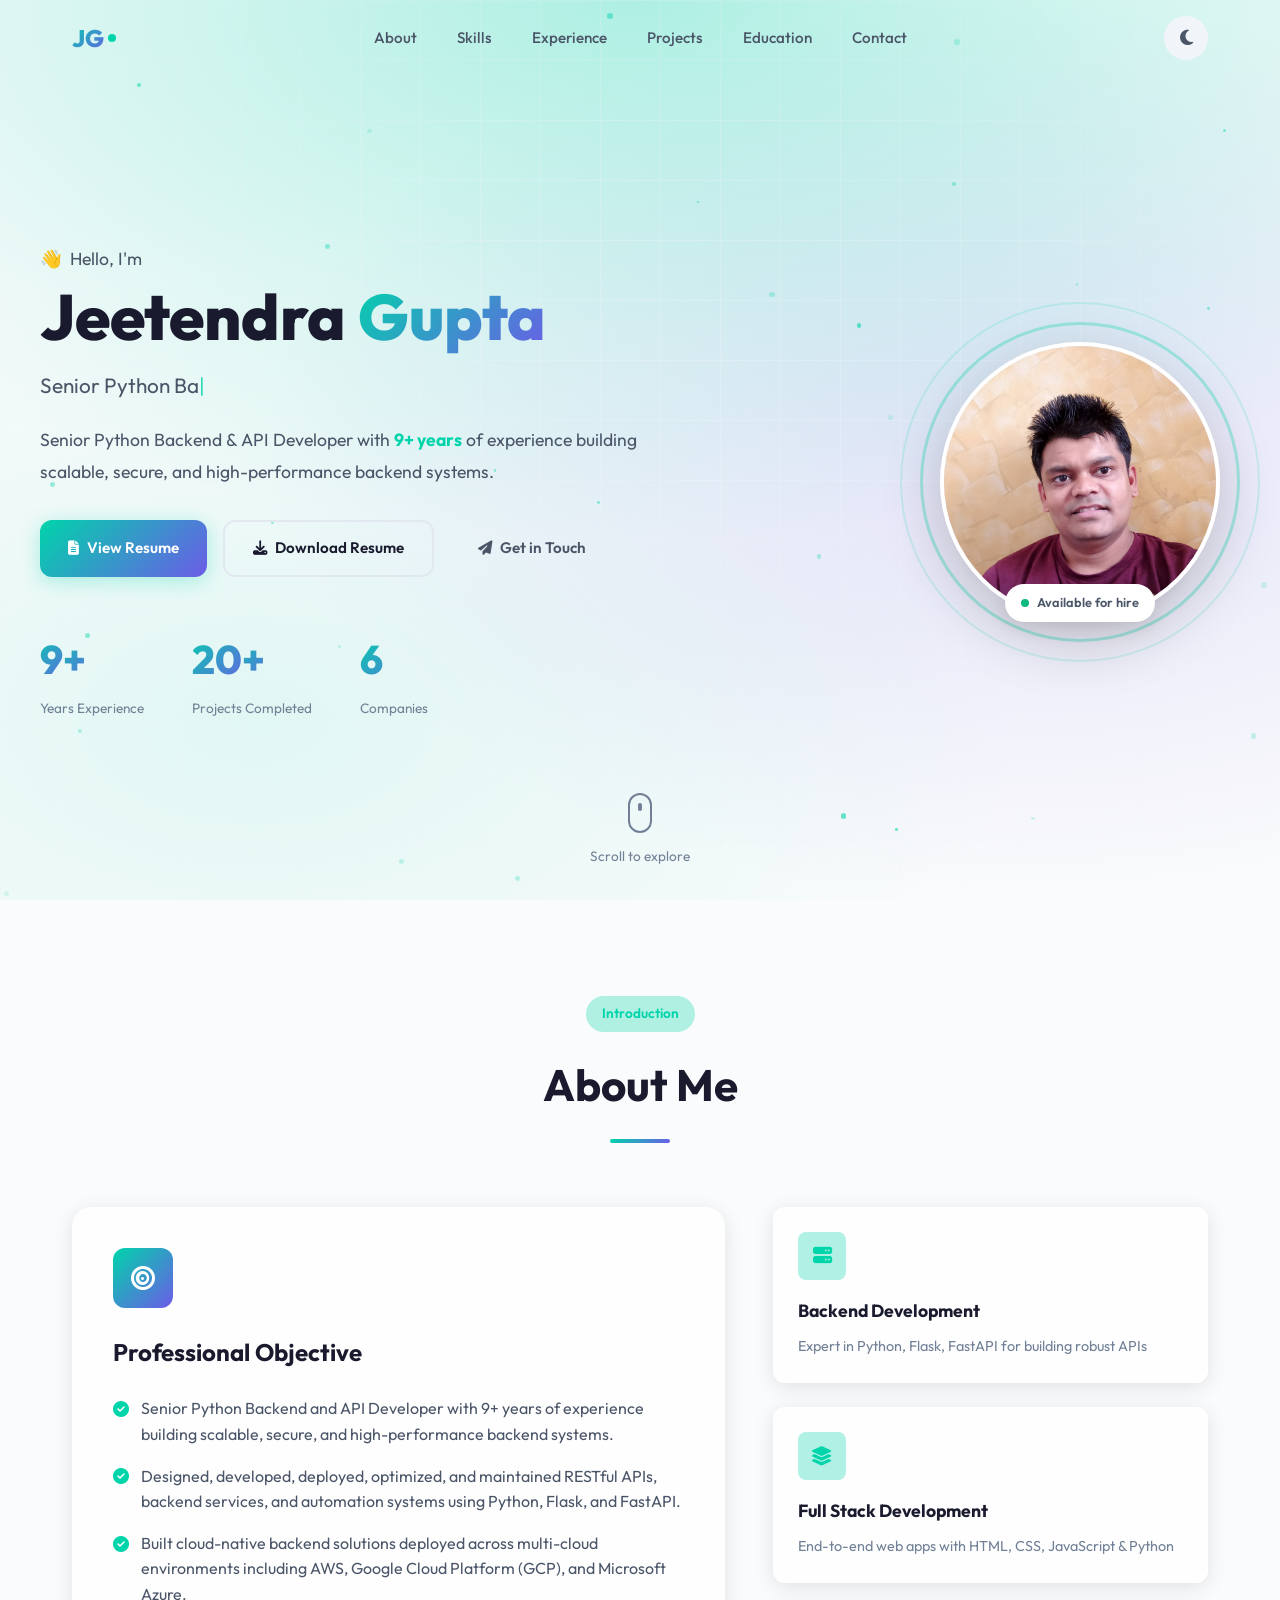
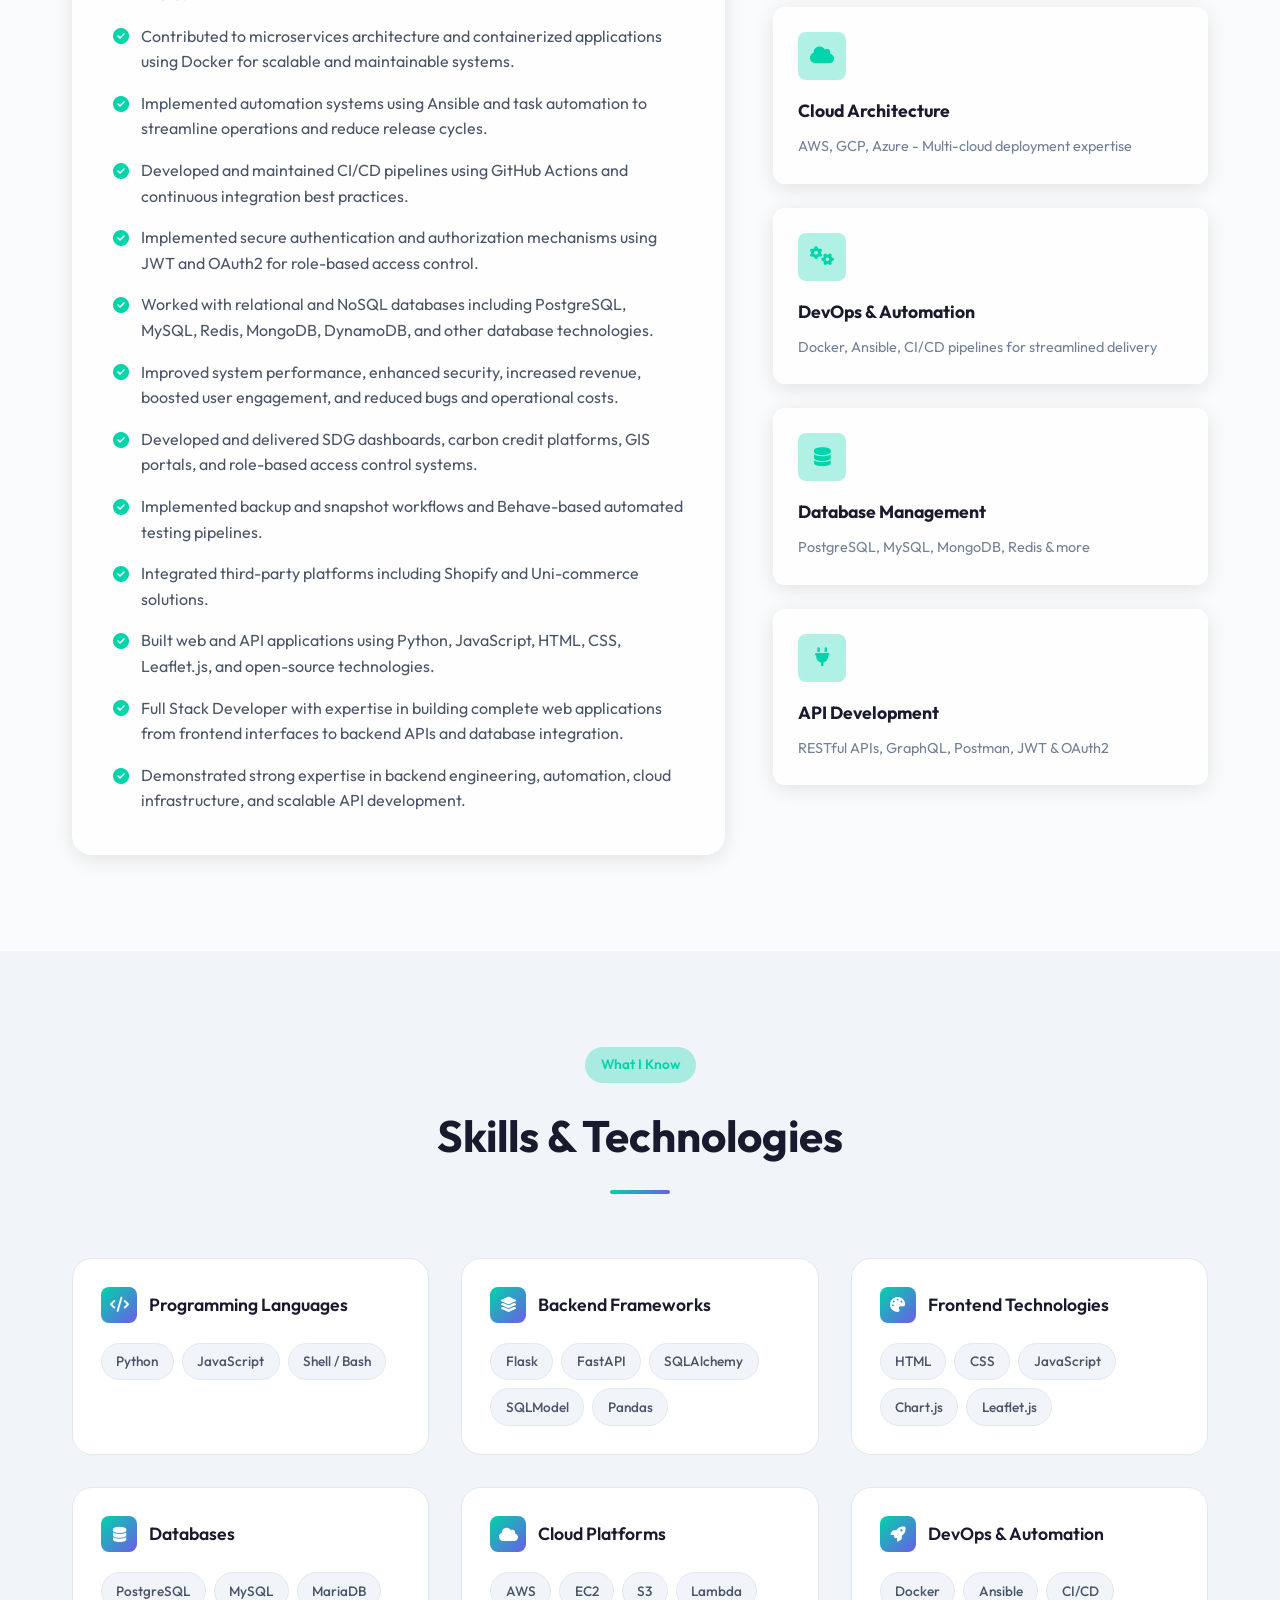
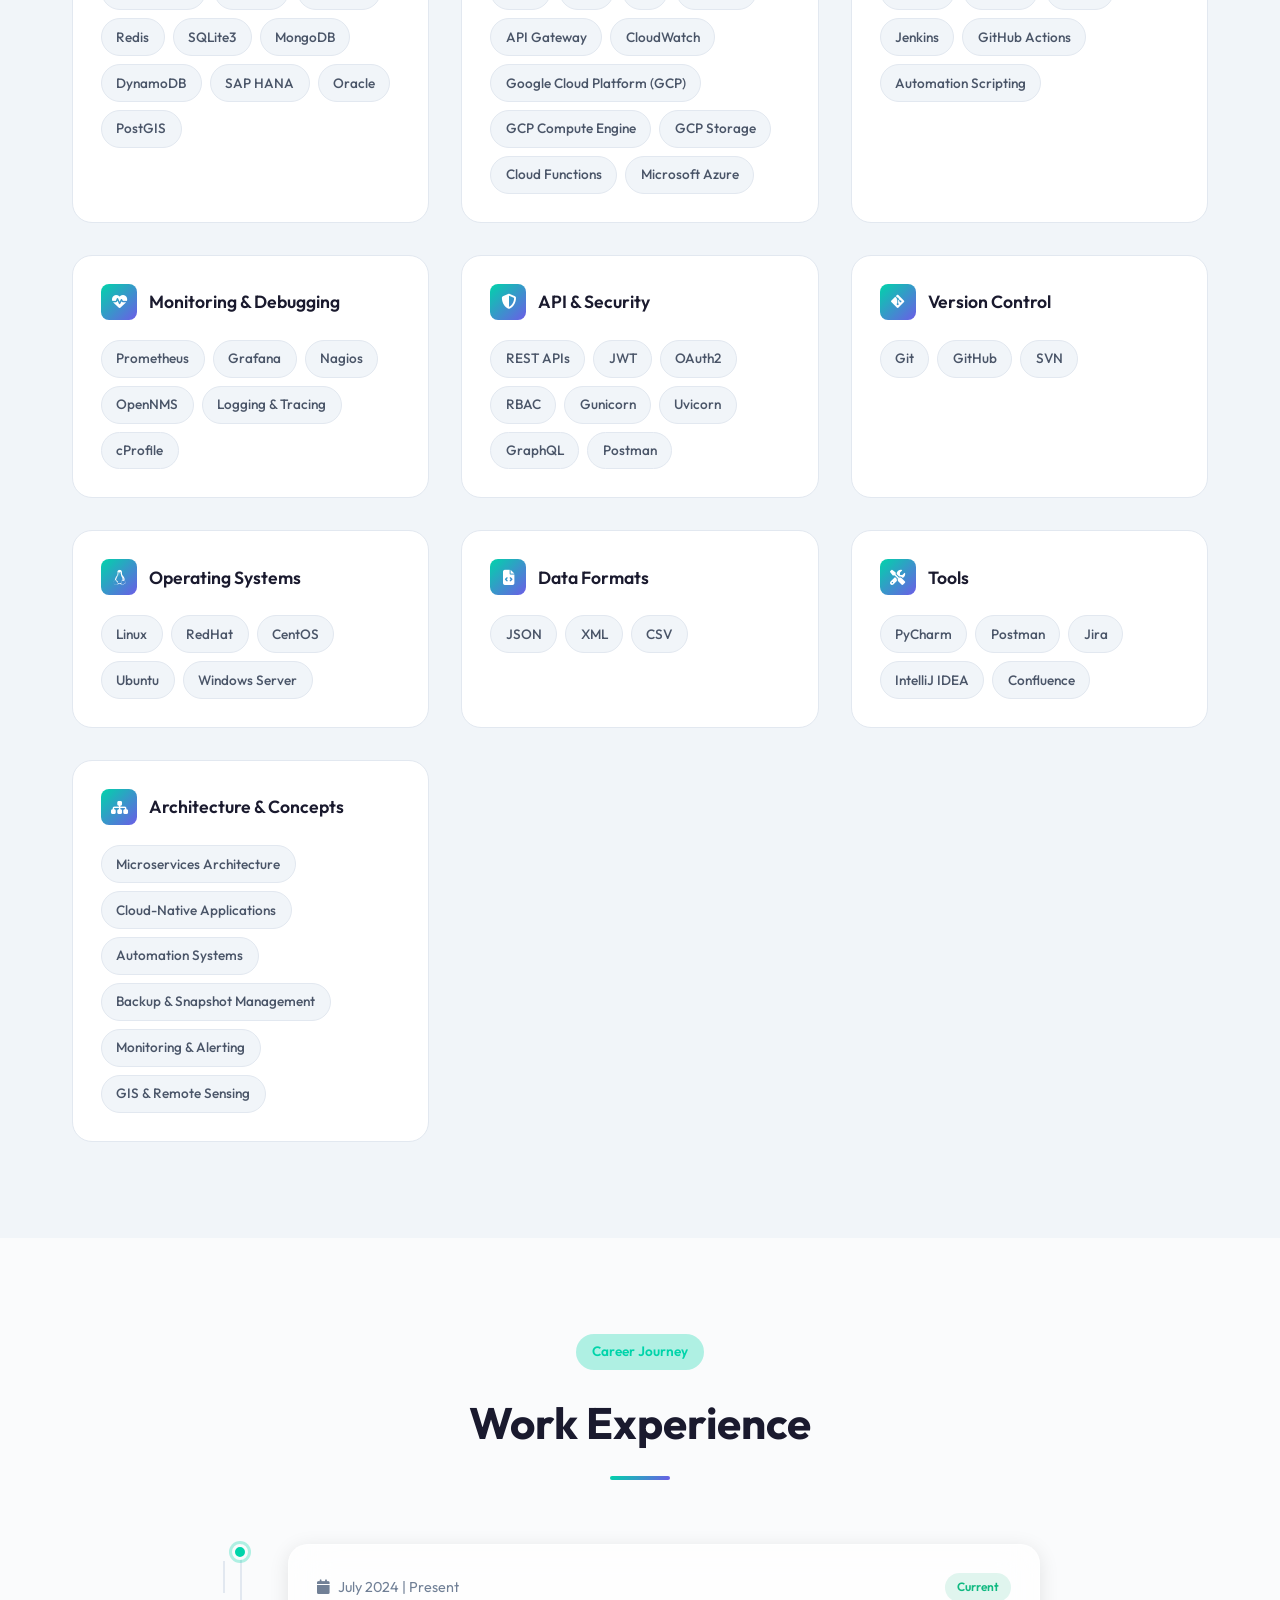
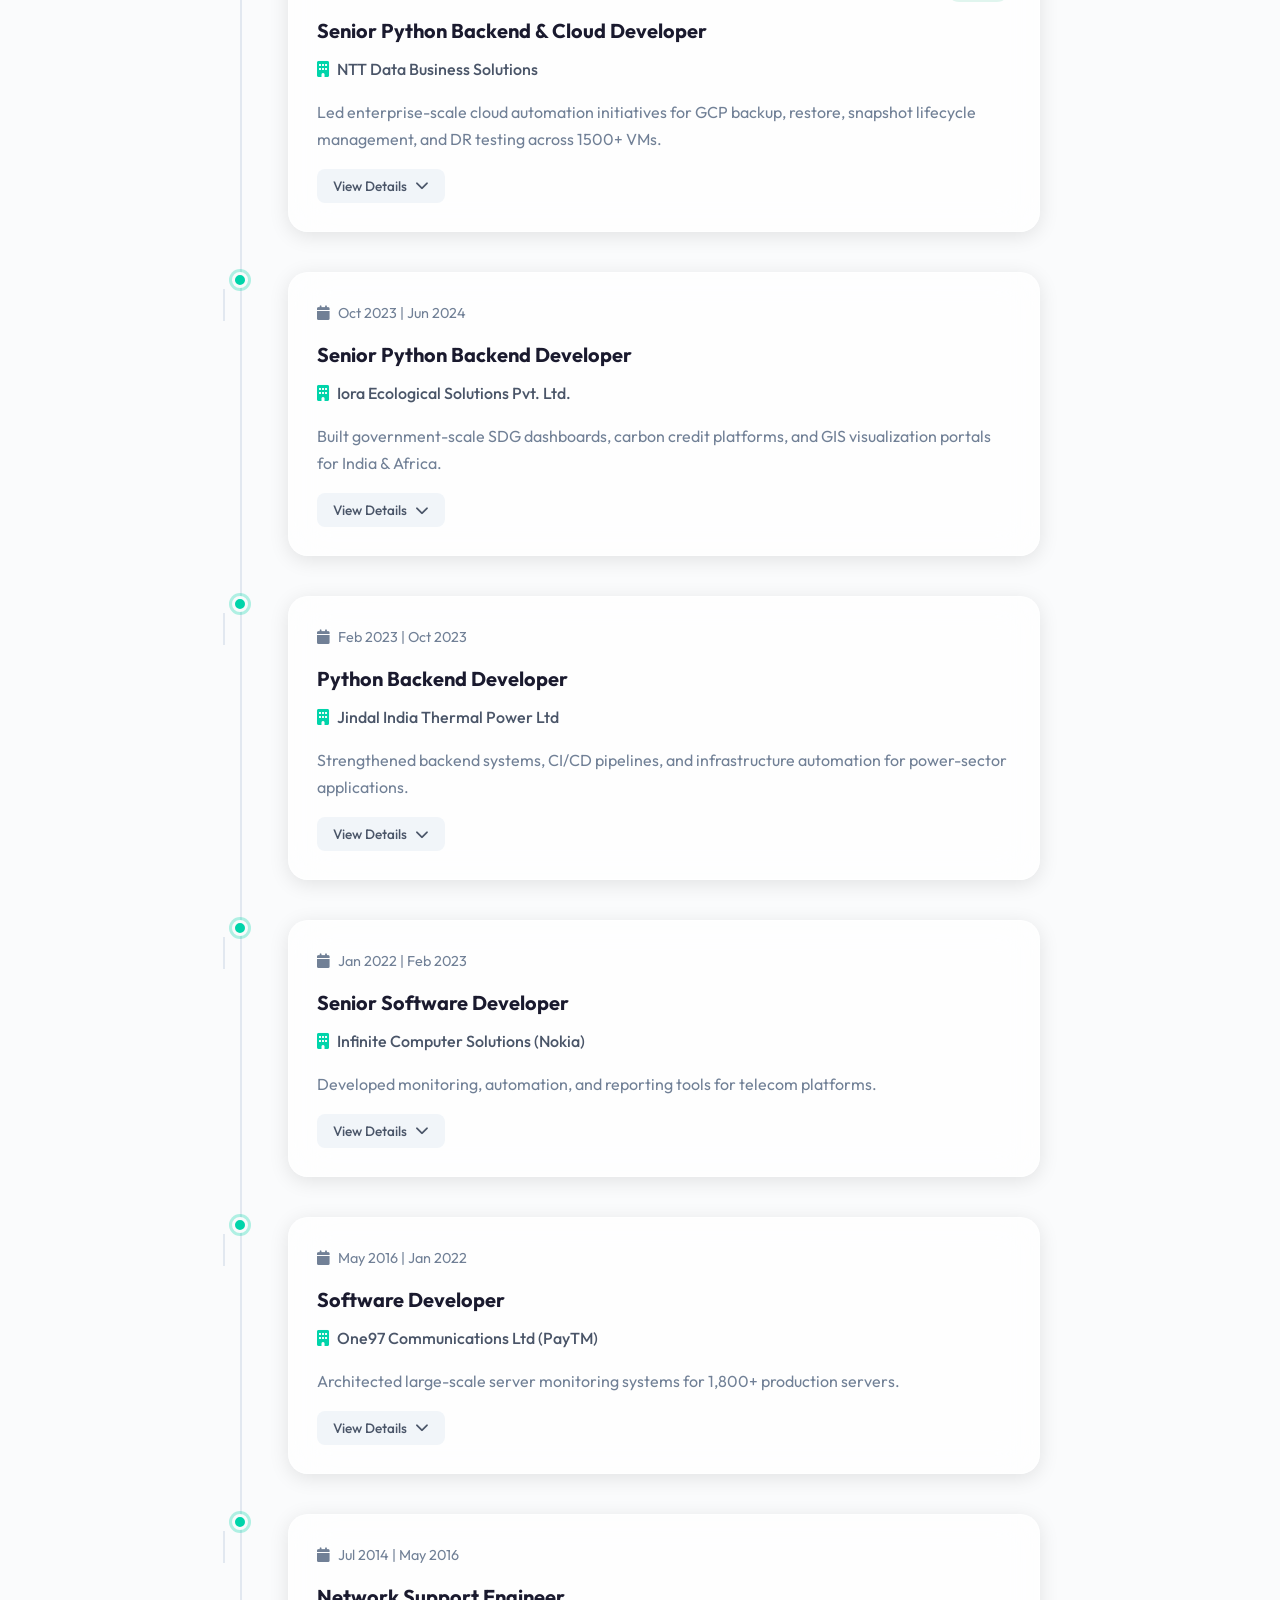
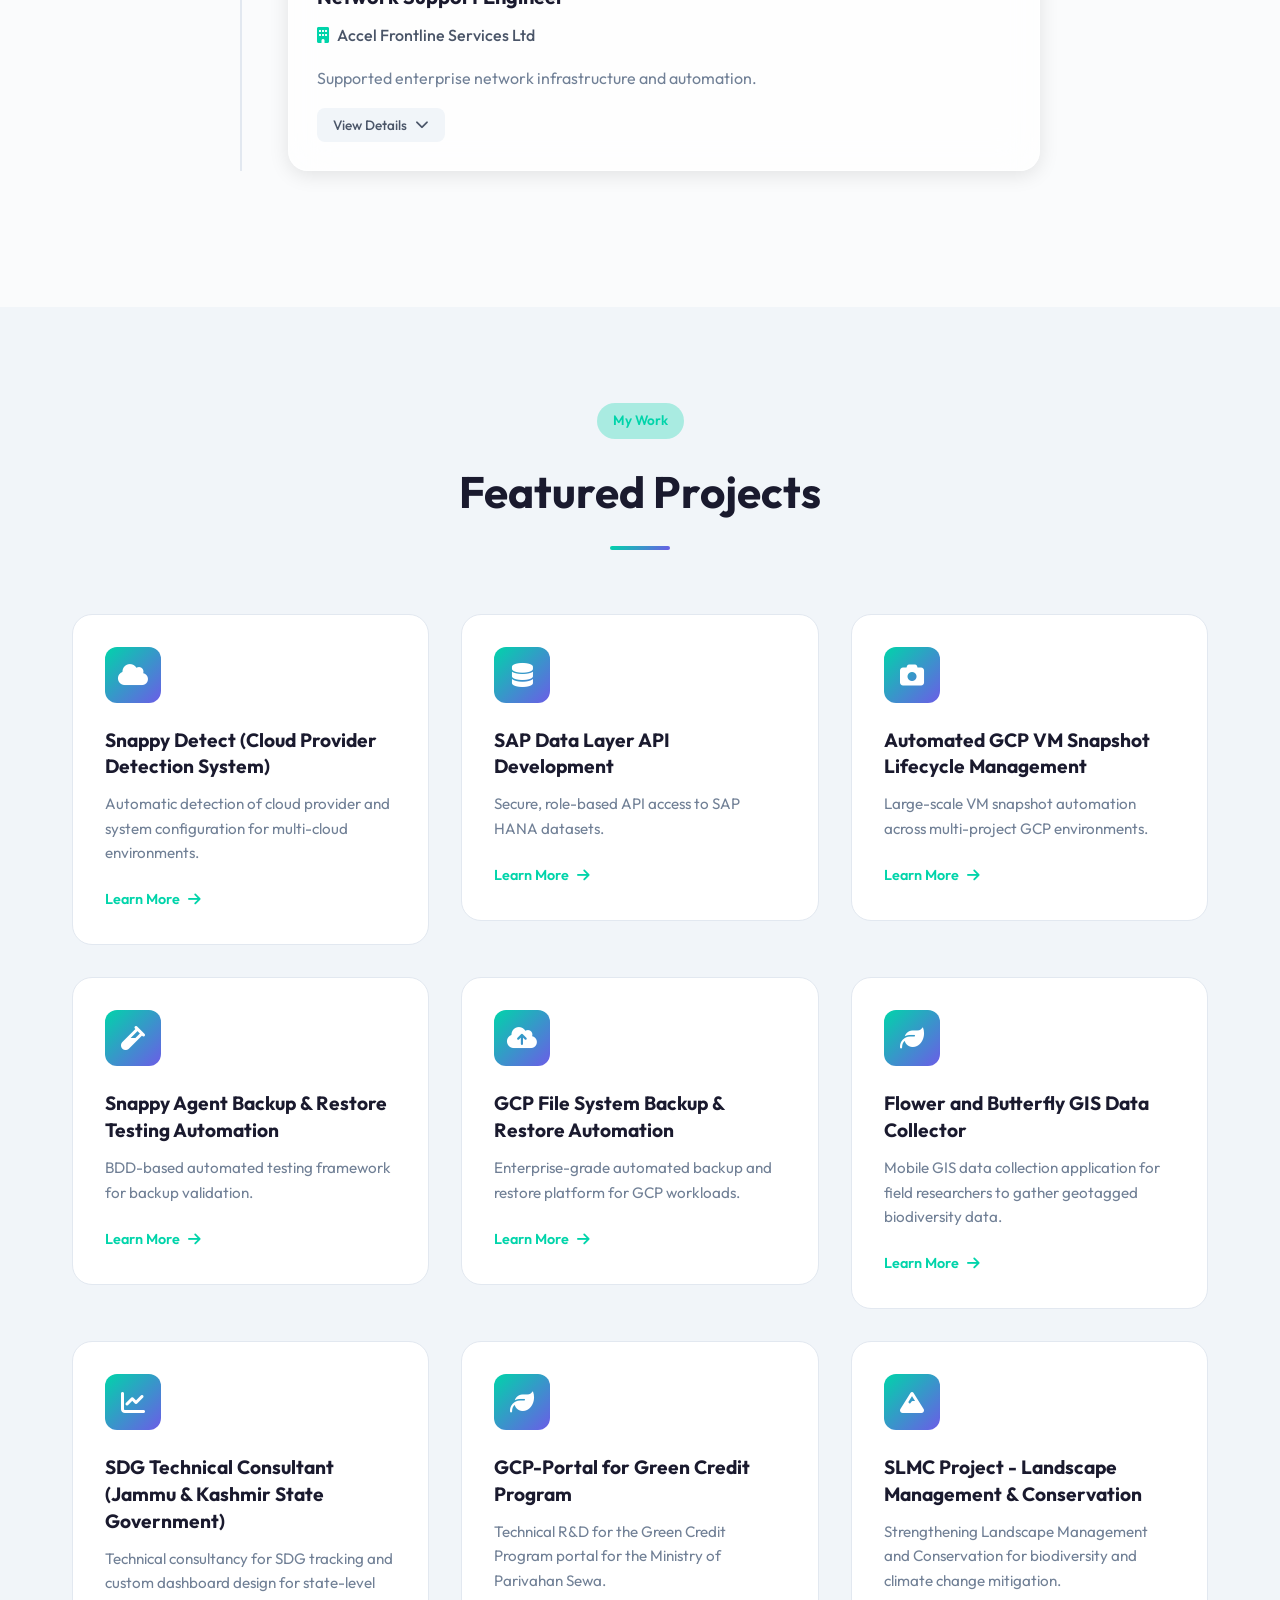
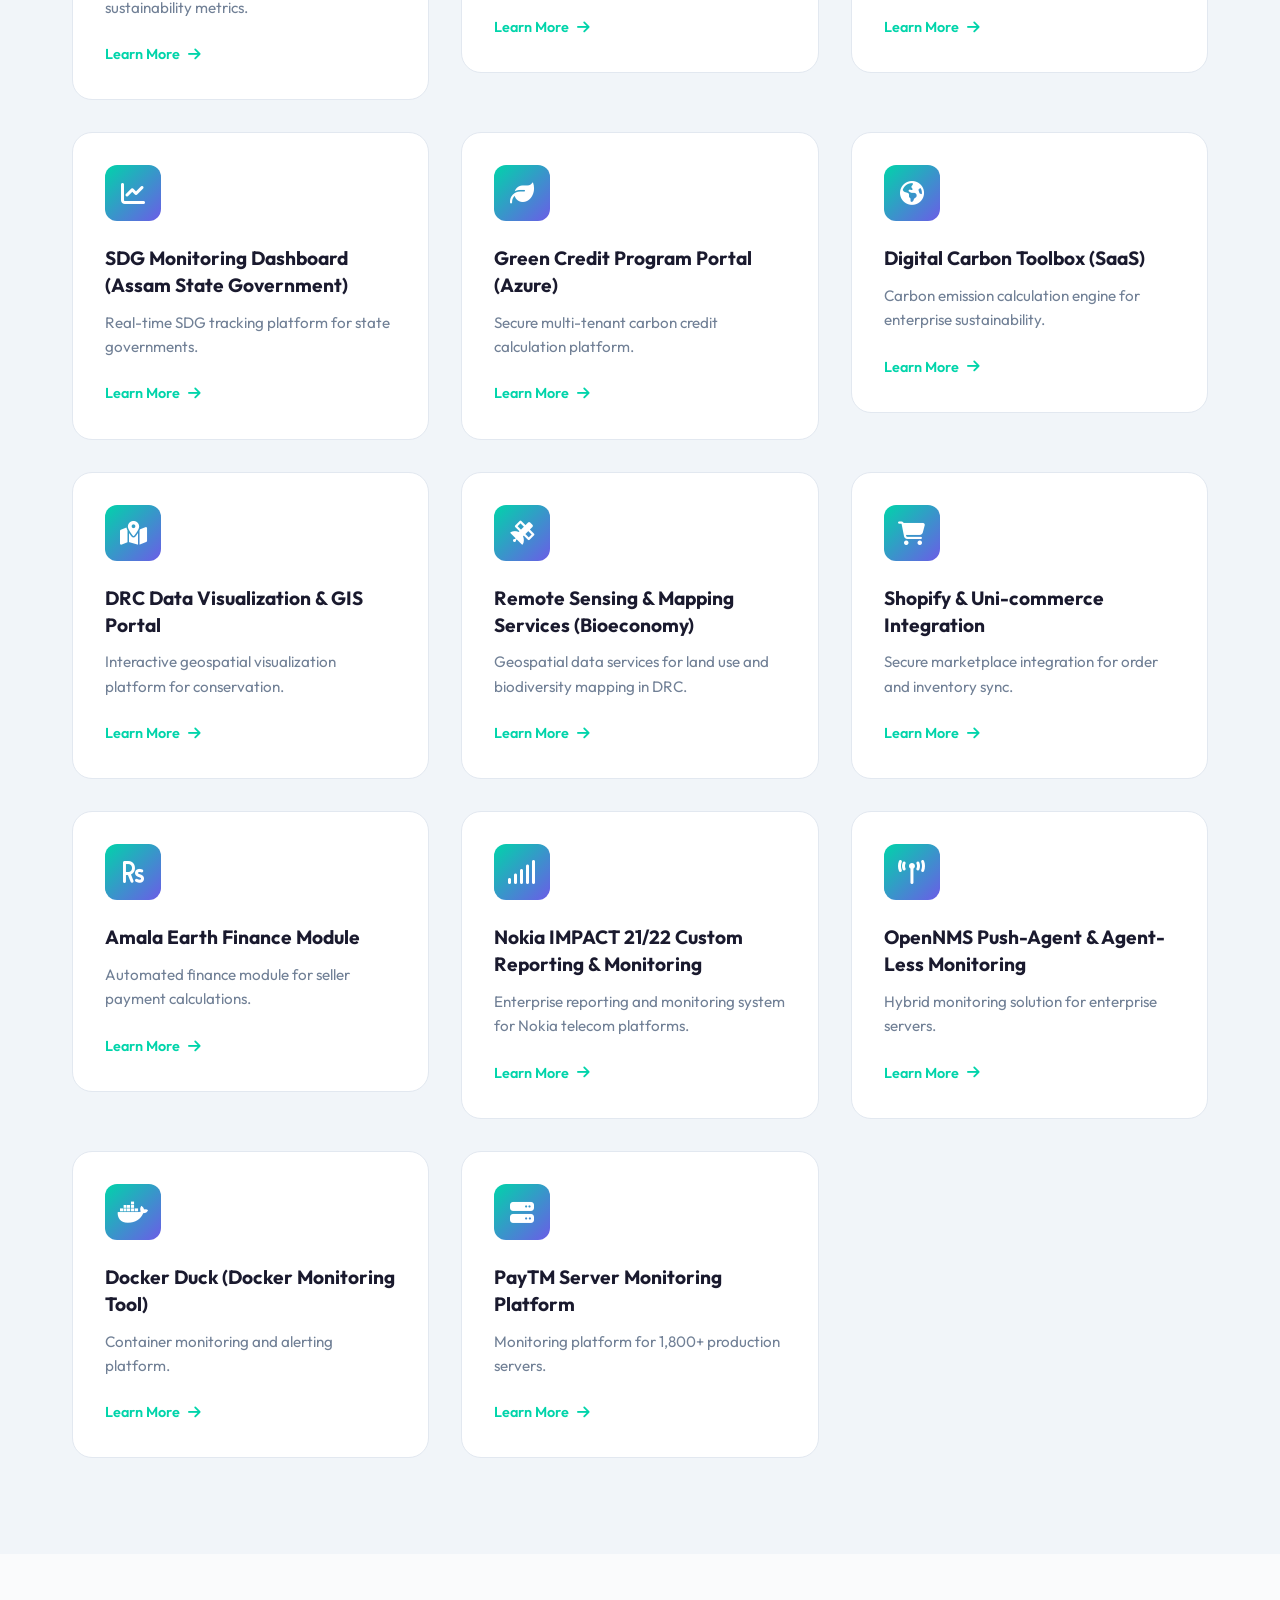
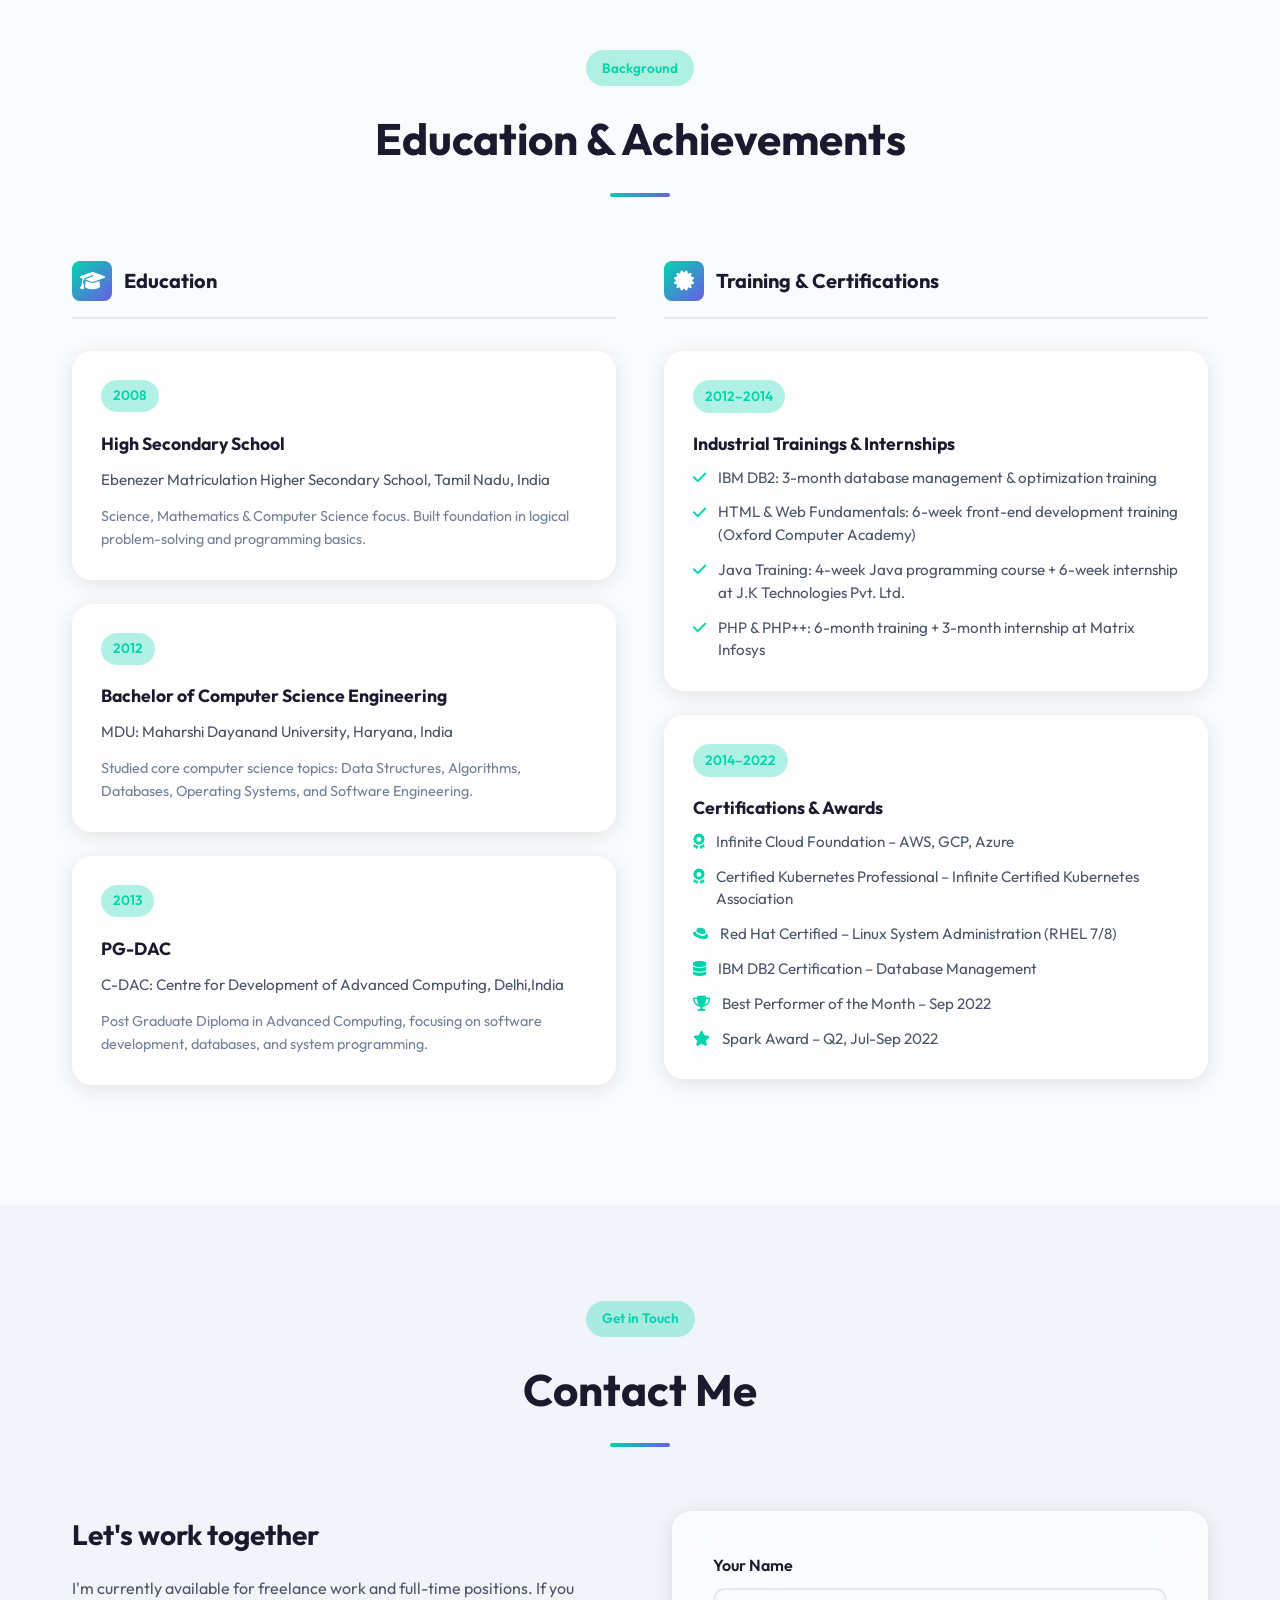
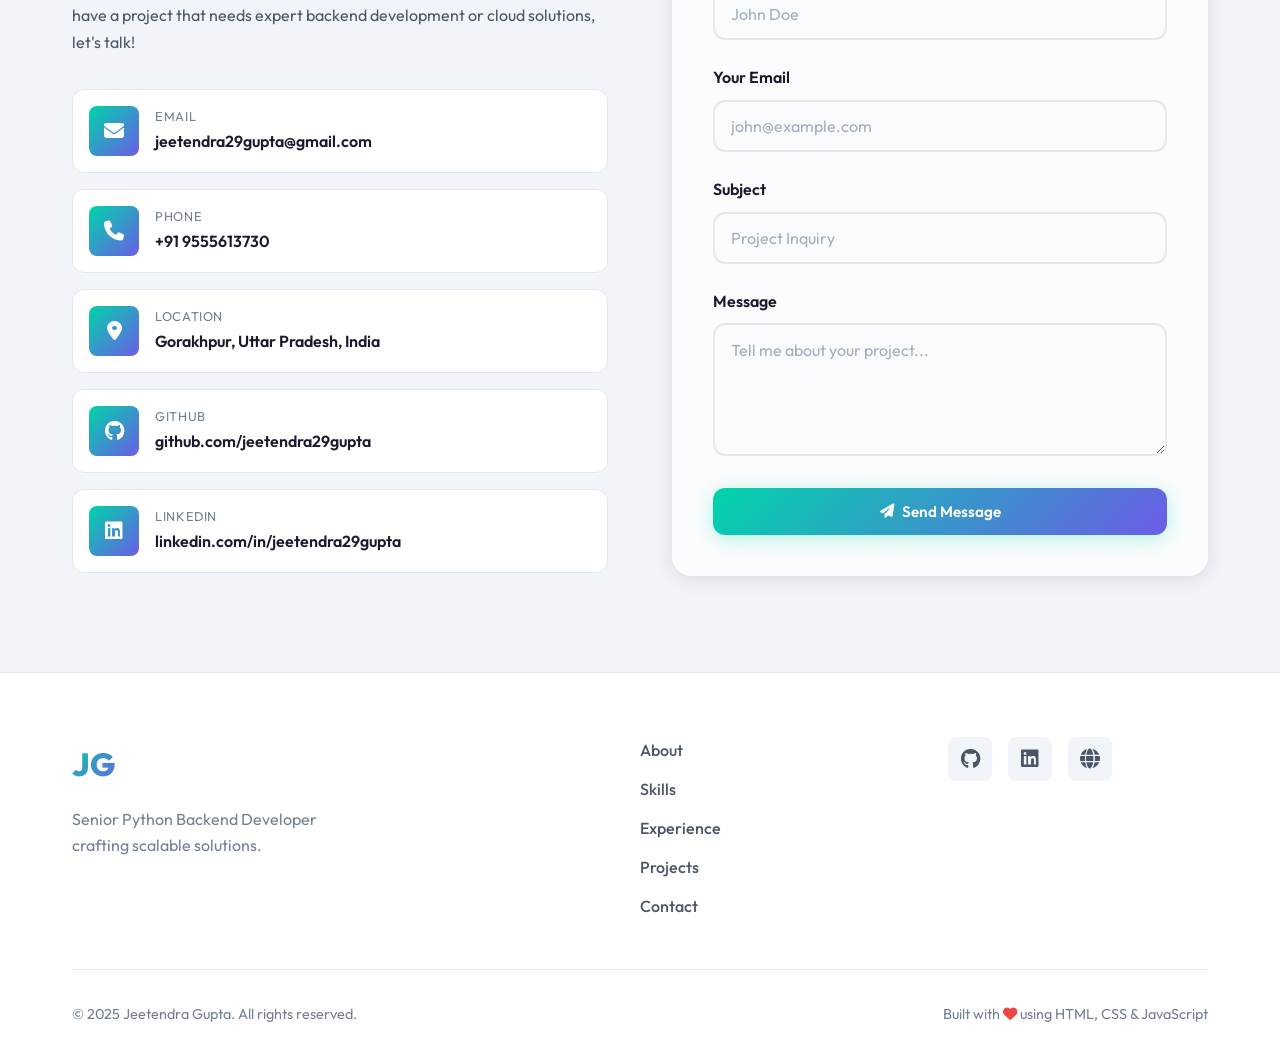
==== commit 61967369: "Add files via upload" ====
--- a/index.html
+++ b/index.html
@@ -32,7 +32,7 @@
 
     <!-- SEO Meta Tags - Update these with your info -->
     <meta name="description"
-        content="Senior Python Backend & API Developer with 9+ years experience in Flask, FastAPI, AWS, GCP, automation and scalable systems.">
+          content="Senior Python Backend & API Developer with 9+ years experience in Flask, FastAPI, AWS, GCP, automation and scalable systems.">
     <meta name="keywords" content="Python Developer, Backend Developer, Flask, FastAPI, AWS, GCP, API Development">
     <meta name="author" content="Jeetendra Gupta">
 
@@ -45,8 +45,8 @@
     <link rel="preconnect" href="https://fonts.googleapis.com">
     <link rel="preconnect" href="https://fonts.gstatic.com" crossorigin>
     <link
-        href="https://fonts.googleapis.com/css2?family=Outfit:wght@300;400;500;600;700;800&family=JetBrains+Mono:wght@400;500;600&display=swap"
-        rel="stylesheet">
+            href="https://fonts.googleapis.com/css2?family=Outfit:wght@300;400;500;600;700;800&family=JetBrains+Mono:wght@400;500;600&display=swap"
+            rel="stylesheet">
 
     <!-- Font Awesome Icons -->
     <link rel="stylesheet" href="https://cdnjs.cloudflare.com/ajax/libs/font-awesome/6.5.0/css/all.min.css">
@@ -56,1709 +56,1727 @@
 </head>
 
 <body>
-    <!-- ============================================
-     LOADING SCREEN
-     Shows briefly while page loads
+<!-- ============================================
+ LOADING SCREEN
+ Shows briefly while page loads
 ============================================ -->
-    <div class="loader" id="loader">
-        <div class="loader-content">
-            <div class="loader-logo">JG</div>
-            <div class="loader-bar">
-                <div class="loader-progress"></div>
-            </div>
+<div class="loader" id="loader">
+    <div class="loader-content">
+        <div class="loader-logo">JG</div>
+        <div class="loader-bar">
+            <div class="loader-progress"></div>
         </div>
     </div>
-
-    <!-- ============================================
-     CURSOR FOLLOWER (Desktop only)
-     Creates custom cursor effect
+</div>
+
+<!-- ============================================
+ CURSOR FOLLOWER (Desktop only)
+ Creates custom cursor effect
 ============================================ -->
-    <div class="cursor" id="cursor"></div>
-    <div class="cursor-follower" id="cursor-follower"></div>
-
-    <!-- ============================================
-     NAVIGATION
-     - Sticky header with glass effect
-     - Mobile hamburger menu
-     - Theme toggle (dark/light)
-
-     TO CUSTOMIZE:
-     - Update nav links to match your sections
-     - Change logo text "JG" to your initials
+<div class="cursor" id="cursor"></div>
+<div class="cursor-follower" id="cursor-follower"></div>
+
+<!-- ============================================
+ NAVIGATION
+ - Sticky header with glass effect
+ - Mobile hamburger menu
+ - Theme toggle (dark/light)
+
+ TO CUSTOMIZE:
+ - Update nav links to match your sections
+ - Change logo text "JG" to your initials
 ============================================ -->
-    <header id="header">
-        <nav class="navbar">
-            <a href="#" class="logo">
-                <span class="logo-text">JG</span>
-                <span class="logo-dot"></span>
-            </a>
-
-            <ul class="nav-links" id="nav-links">
-                <li><a href="#about" class="nav-link">About</a></li>
-                <li><a href="#skills" class="nav-link">Skills</a></li>
-                <li><a href="#experience" class="nav-link">Experience</a></li>
-                <li><a href="#projects" class="nav-link">Projects</a></li>
-                <li><a href="#education" class="nav-link">Education</a></li>
-                <li><a href="#contact" class="nav-link">Contact</a></li>
-            </ul>
-
-            <div class="nav-actions">
-                <!-- Theme Toggle Button -->
-                <button class="theme-toggle" id="theme-toggle" aria-label="Toggle theme">
-                    <i class="fas fa-moon" id="theme-icon"></i>
-                </button>
-
-                <!-- Mobile Menu Toggle -->
-                <button class="menu-toggle" id="menu-toggle" aria-label="Toggle menu">
-                    <span class="hamburger"></span>
-                </button>
-            </div>
-        </nav>
-
-        <!-- Scroll Progress Bar -->
-        <div class="scroll-progress" id="scroll-progress"></div>
-    </header>
-
-    <!-- ============================================
-     HERO SECTION
-     - Animated intro with profile
-     - Call-to-action buttons
-     - Floating particles background
-
-     TO CUSTOMIZE:
-     - Update name and title
-     - Replace profile.jpg
-     - Update resume PDF link
+<header id="header">
+    <nav class="navbar">
+        <a href="#" class="logo">
+            <span class="logo-text">JG</span>
+            <span class="logo-dot"></span>
+        </a>
+
+        <ul class="nav-links" id="nav-links">
+            <li><a href="#about" class="nav-link">About</a></li>
+            <li><a href="#skills" class="nav-link">Skills</a></li>
+            <li><a href="#experience" class="nav-link">Experience</a></li>
+            <li><a href="#projects" class="nav-link">Projects</a></li>
+            <li><a href="#education" class="nav-link">Education</a></li>
+            <li><a href="#contact" class="nav-link">Contact</a></li>
+        </ul>
+
+        <div class="nav-actions">
+            <!-- Theme Toggle Button -->
+            <button class="theme-toggle" id="theme-toggle" aria-label="Toggle theme">
+                <i class="fas fa-moon" id="theme-icon"></i>
+            </button>
+
+            <!-- Mobile Menu Toggle -->
+            <button class="menu-toggle" id="menu-toggle" aria-label="Toggle menu">
+                <span class="hamburger"></span>
+            </button>
+        </div>
+    </nav>
+
+    <!-- Scroll Progress Bar -->
+    <div class="scroll-progress" id="scroll-progress"></div>
+</header>
+
+<!-- ============================================
+ HERO SECTION
+ - Animated intro with profile
+ - Call-to-action buttons
+ - Floating particles background
+
+ TO CUSTOMIZE:
+ - Update name and title
+ - Replace profile.jpg
+ - Update resume PDF link
 ============================================ -->
-    <section class="hero" id="hero">
-        <!-- Animated Background -->
-        <div class="hero-bg">
-            <div class="hero-gradient"></div>
-            <div class="hero-particles" id="particles"></div>
-            <div class="hero-grid"></div>
-        </div>
-
-        <div class="hero-content">
-            <div class="hero-text">
-                <p class="hero-greeting animate-slide-up">
-                    <span class="wave">👋</span> Hello, I'm
-                </p>
-                <h1 class="hero-name animate-slide-up delay-1">
-                    Jeetendra <span class="highlight">Gupta</span>
-                </h1>
-                <div class="hero-title animate-slide-up delay-2">
+<section class="hero" id="hero">
+    <!-- Animated Background -->
+    <div class="hero-bg">
+        <div class="hero-gradient"></div>
+        <div class="hero-particles" id="particles"></div>
+        <div class="hero-grid"></div>
+    </div>
+
+    <div class="hero-content">
+        <div class="hero-text">
+            <p class="hero-greeting animate-slide-up">
+                <span class="wave">👋</span> Hello, I'm
+            </p>
+            <h1 class="hero-name animate-slide-up delay-1">
+                Jeetendra <span class="highlight">Gupta</span>
+            </h1>
+            <div class="hero-title animate-slide-up delay-2">
                     <span class="typing-container">
                         <span id="typed-text"></span>
                         <span class="typing-cursor">|</span>
                     </span>
-                </div>
-                <p class="hero-description animate-slide-up delay-3">
-                    Senior Python Backend & API Developer with <strong>9+ years</strong> of experience
-                    building scalable, secure, and high-performance backend systems.
-                </p>
-                <div class="hero-cta animate-slide-up delay-4">
-                    <a href="Jeetendra_Gupta_Resume.pdf" target="_blank" class="btn btn-primary">
-                        <i class="fas fa-file-alt"></i>
-                        View Resume
+            </div>
+            <p class="hero-description animate-slide-up delay-3">
+                Senior Python Backend & API Developer with <strong>9+ years</strong> of experience
+                building scalable, secure, and high-performance backend systems.
+            </p>
+            <div class="hero-cta animate-slide-up delay-4">
+                <a href="Jeetendra_Gupta_Resume.pdf" target="_blank" class="btn btn-primary">
+                    <i class="fas fa-file-alt"></i>
+                    View Resume
+                </a>
+                <a href="Jeetendra_Gupta_Resume.pdf" download class="btn btn-secondary">
+                    <i class="fas fa-download"></i>
+                    Download Resume
+                </a>
+                <a href="#contact" class="btn btn-ghost">
+                    <i class="fas fa-paper-plane"></i>
+                    Get in Touch
+                </a>
+            </div>
+            <div class="hero-stats animate-slide-up delay-5">
+                <div class="stat">
+                    <div class="stat-value">
+                        <span class="stat-number" data-count="9">0</span><span class="stat-suffix">+</span>
+                    </div>
+                    <span class="stat-label">Years Experience</span>
+                </div>
+                <div class="stat">
+                    <div class="stat-value">
+                        <span class="stat-number" data-count="20">0</span><span class="stat-suffix">+</span>
+                    </div>
+                    <span class="stat-label">Projects Completed</span>
+                </div>
+                <div class="stat">
+                    <span class="stat-number" data-count="6">0</span>
+                    <span class="stat-label">Companies</span>
+                </div>
+            </div>
+        </div>
+
+        <div class="hero-image animate-fade-in delay-2">
+            <div class="profile-wrapper">
+                <div class="profile-ring"></div>
+                <div class="profile-ring ring-2"></div>
+                <img src="profile.jpg" alt="Jeetendra Gupta - Senior Python Developer" class="profile-img">
+                <div class="profile-status">
+                    <span class="status-dot"></span>
+                    Available for hire
+                </div>
+            </div>
+            <!-- Floating Tech Icons -->
+            <div class="floating-icons">
+                <div class="float-icon" style="--delay: 0s; --x: -60px; --y: -40px;">
+                    <i class="fab fa-python"></i>
+                </div>
+                <div class="float-icon" style="--delay: 0.5s; --x: 80px; --y: -20px;">
+                    <i class="fab fa-aws"></i>
+                </div>
+                <div class="float-icon" style="--delay: 1s; --x: -80px; --y: 60px;">
+                    <i class="fab fa-docker"></i>
+                </div>
+                <div class="float-icon" style="--delay: 1.5s; --x: 70px; --y: 80px;">
+                    <i class="fab fa-google"></i>
+                </div>
+            </div>
+        </div>
+    </div>
+
+    <!-- Scroll Indicator -->
+    <div class="scroll-indicator animate-fade-in delay-5">
+        <div class="mouse">
+            <div class="mouse-wheel"></div>
+        </div>
+        <span>Scroll to explore</span>
+    </div>
+</section>
+
+<!-- ============================================
+ ABOUT / OBJECTIVE SECTION
+ - Professional summary
+ - Key highlights
+
+ TO CUSTOMIZE:
+ - Update the objective bullet points
+ - Modify highlight cards as needed
+============================================ -->
+<section class="section about" id="about">
+    <div class="container">
+        <div class="section-header">
+            <span class="section-tag">Introduction</span>
+            <h2 class="section-title">About Me</h2>
+            <div class="section-line"></div>
+        </div>
+
+        <div class="about-content">
+            <div class="about-text reveal-up">
+                <div class="about-card glass">
+                    <div class="about-icon">
+                        <i class="fas fa-bullseye"></i>
+                    </div>
+                    <h3>Professional Objective</h3>
+                    <ul class="objective-list">
+                        <li>
+                            <i class="fas fa-check-circle"></i>
+                            <span>Senior Python Backend and API Developer with 9+ years of experience building
+                                    scalable, secure, and high-performance backend systems.</span>
+                        </li>
+                        <li>
+                            <i class="fas fa-check-circle"></i>
+                            <span>Designed, developed, deployed, optimized, and maintained RESTful APIs, backend
+                                    services, and automation systems using Python, Flask, and FastAPI.</span>
+                        </li>
+                        <li>
+                            <i class="fas fa-check-circle"></i>
+                            <span>Built cloud-native backend solutions deployed across multi-cloud environments
+                                    including AWS, Google Cloud Platform (GCP), and Microsoft Azure.</span>
+                        </li>
+                        <li>
+                            <i class="fas fa-check-circle"></i>
+                            <span>Contributed to microservices architecture and containerized applications using
+                                    Docker for scalable and maintainable systems.</span>
+                        </li>
+                        <li>
+                            <i class="fas fa-check-circle"></i>
+                            <span>Implemented automation systems using Ansible and task automation to streamline
+                                    operations and reduce release cycles.</span>
+                        </li>
+                        <li>
+                            <i class="fas fa-check-circle"></i>
+                            <span>Developed and maintained CI/CD pipelines using GitHub Actions and continuous
+                                    integration best practices.</span>
+                        </li>
+                        <li>
+                            <i class="fas fa-check-circle"></i>
+                            <span>Implemented secure authentication and authorization mechanisms using JWT and
+                                    OAuth2 for role-based access control.</span>
+                        </li>
+                        <li>
+                            <i class="fas fa-check-circle"></i>
+                            <span>Worked with relational and NoSQL databases including PostgreSQL, MySQL, Redis,
+                                    MongoDB, DynamoDB, and other database technologies.</span>
+                        </li>
+                        <li>
+                            <i class="fas fa-check-circle"></i>
+                            <span>Improved system performance, enhanced security, increased revenue, boosted user
+                                    engagement, and reduced bugs and operational costs.</span>
+                        </li>
+                        <li>
+                            <i class="fas fa-check-circle"></i>
+                            <span>Developed and delivered SDG dashboards, carbon credit platforms, GIS portals, and
+                                    role-based access control systems.</span>
+                        </li>
+                        <li>
+                            <i class="fas fa-check-circle"></i>
+                            <span>Implemented backup and snapshot workflows and Behave-based automated testing
+                                    pipelines.</span>
+                        </li>
+                        <li>
+                            <i class="fas fa-check-circle"></i>
+                            <span>Integrated third-party platforms including Shopify and Uni-commerce
+                                    solutions.</span>
+                        </li>
+                        <li>
+                            <i class="fas fa-check-circle"></i>
+                            <span>Built web and API applications using Python, JavaScript, HTML, CSS, Leaflet.js,
+                                    and open-source technologies.</span>
+                        </li>
+                        <li>
+                            <i class="fas fa-check-circle"></i>
+                            <span>Full Stack Developer with expertise in building complete web applications from
+                                    frontend interfaces to backend APIs and database integration.</span>
+                        </li>
+                        <li>
+                            <i class="fas fa-check-circle"></i>
+                            <span>Demonstrated strong expertise in backend engineering, automation, cloud
+                                    infrastructure, and scalable API development.</span>
+                        </li>
+                    </ul>
+                </div>
+            </div>
+
+            <div class="about-highlights reveal-up delay-1">
+                <div class="highlight-card glass">
+                    <div class="highlight-icon">
+                        <i class="fas fa-server"></i>
+                    </div>
+                    <h4>Backend Development</h4>
+                    <p>Expert in Python, Flask, FastAPI for building robust APIs</p>
+                </div>
+                <div class="highlight-card glass">
+                    <div class="highlight-icon">
+                        <i class="fas fa-layer-group"></i>
+                    </div>
+                    <h4>Full Stack Development</h4>
+                    <p>End-to-end web apps with HTML, CSS, JavaScript & Python</p>
+                </div>
+                <div class="highlight-card glass">
+                    <div class="highlight-icon">
+                        <i class="fas fa-cloud"></i>
+                    </div>
+                    <h4>Cloud Architecture</h4>
+                    <p>AWS, GCP, Azure - Multi-cloud deployment expertise</p>
+                </div>
+                <div class="highlight-card glass">
+                    <div class="highlight-icon">
+                        <i class="fas fa-cogs"></i>
+                    </div>
+                    <h4>DevOps & Automation</h4>
+                    <p>Docker, Ansible, CI/CD pipelines for streamlined delivery</p>
+                </div>
+                <div class="highlight-card glass">
+                    <div class="highlight-icon">
+                        <i class="fas fa-database"></i>
+                    </div>
+                    <h4>Database Management</h4>
+                    <p>PostgreSQL, MySQL, MongoDB, Redis & more</p>
+                </div>
+                <div class="highlight-card glass">
+                    <div class="highlight-icon">
+                        <i class="fas fa-plug"></i>
+                    </div>
+                    <h4>API Development</h4>
+                    <p>RESTful APIs, GraphQL, Postman, JWT & OAuth2</p>
+                </div>
+            </div>
+        </div>
+    </div>
+</section>
+
+<!-- ============================================
+ SKILLS SECTION
+ - Categorized skill groups
+ - Animated skill tags
+
+ TO CUSTOMIZE:
+ - Add/remove skills in each category
+ - Add new skill categories as needed
+============================================ -->
+<section class="section skills" id="skills">
+    <div class="container">
+        <div class="section-header">
+            <span class="section-tag">What I Know</span>
+            <h2 class="section-title">Skills & Technologies</h2>
+            <div class="section-line"></div>
+        </div>
+
+        <div class="skills-container">
+            <!-- Programming Languages -->
+            <div class="skill-category reveal-up">
+                <div class="category-header">
+                    <i class="fas fa-code"></i>
+                    <h3>Programming Languages</h3>
+                </div>
+                <div class="skill-tags">
+                    <span class="skill-tag">Python</span>
+                    <span class="skill-tag">JavaScript</span>
+                    <span class="skill-tag">Shell / Bash</span>
+                </div>
+            </div>
+
+            <!-- Backend Frameworks -->
+            <div class="skill-category reveal-up delay-1">
+                <div class="category-header">
+                    <i class="fas fa-layer-group"></i>
+                    <h3>Backend Frameworks</h3>
+                </div>
+                <div class="skill-tags">
+                    <span class="skill-tag">Flask</span>
+                    <span class="skill-tag">FastAPI</span>
+                    <span class="skill-tag">SQLAlchemy</span>
+                    <span class="skill-tag">SQLModel</span>
+                    <span class="skill-tag">Pandas</span>
+                </div>
+            </div>
+
+            <!-- Frontend Technologies -->
+            <div class="skill-category reveal-up delay-2">
+                <div class="category-header">
+                    <i class="fas fa-palette"></i>
+                    <h3>Frontend Technologies</h3>
+                </div>
+                <div class="skill-tags">
+                    <span class="skill-tag">HTML</span>
+                    <span class="skill-tag">CSS</span>
+                    <span class="skill-tag">JavaScript</span>
+                    <span class="skill-tag">Chart.js</span>
+                    <span class="skill-tag">Leaflet.js</span>
+                </div>
+            </div>
+
+            <!-- Databases -->
+            <div class="skill-category reveal-up">
+                <div class="category-header">
+                    <i class="fas fa-database"></i>
+                    <h3>Databases</h3>
+                </div>
+                <div class="skill-tags">
+                    <span class="skill-tag">PostgreSQL</span>
+                    <span class="skill-tag">MySQL</span>
+                    <span class="skill-tag">MariaDB</span>
+                    <span class="skill-tag">Redis</span>
+                    <span class="skill-tag">SQLite3</span>
+                    <span class="skill-tag">MongoDB</span>
+                    <span class="skill-tag">DynamoDB</span>
+                    <span class="skill-tag">SAP HANA</span>
+                    <span class="skill-tag">Oracle</span>
+                    <span class="skill-tag">PostGIS</span>
+                </div>
+            </div>
+
+            <!-- Cloud Platforms -->
+            <div class="skill-category reveal-up delay-1">
+                <div class="category-header">
+                    <i class="fas fa-cloud"></i>
+                    <h3>Cloud Platforms</h3>
+                </div>
+                <div class="skill-tags">
+                    <span class="skill-tag">AWS</span>
+                    <span class="skill-tag">EC2</span>
+                    <span class="skill-tag">S3</span>
+                    <span class="skill-tag">Lambda</span>
+                    <span class="skill-tag">API Gateway</span>
+                    <span class="skill-tag">CloudWatch</span>
+                    <span class="skill-tag">Google Cloud Platform (GCP)</span>
+                    <span class="skill-tag">GCP Compute Engine</span>
+                    <span class="skill-tag">GCP Storage</span>
+                    <span class="skill-tag">Cloud Functions</span>
+                    <span class="skill-tag">Microsoft Azure</span>
+                </div>
+            </div>
+
+            <!-- DevOps & Automation -->
+            <div class="skill-category reveal-up delay-2">
+                <div class="category-header">
+                    <i class="fas fa-rocket"></i>
+                    <h3>DevOps & Automation</h3>
+                </div>
+                <div class="skill-tags">
+                    <span class="skill-tag">Docker</span>
+                    <span class="skill-tag">Ansible</span>
+                    <span class="skill-tag">CI/CD</span>
+                    <span class="skill-tag">Jenkins</span>
+                    <span class="skill-tag">GitHub Actions</span>
+                    <span class="skill-tag">Automation Scripting</span>
+                </div>
+            </div>
+
+            <!-- Monitoring & Debugging -->
+            <div class="skill-category reveal-up">
+                <div class="category-header">
+                    <i class="fas fa-heartbeat"></i>
+                    <h3>Monitoring & Debugging</h3>
+                </div>
+                <div class="skill-tags">
+                    <span class="skill-tag">Prometheus</span>
+                    <span class="skill-tag">Grafana</span>
+                    <span class="skill-tag">Nagios</span>
+                    <span class="skill-tag">OpenNMS</span>
+                    <span class="skill-tag">Logging & Tracing</span>
+                    <span class="skill-tag">cProfile</span>
+                </div>
+            </div>
+
+            <!-- API & Security -->
+            <div class="skill-category reveal-up">
+                <div class="category-header">
+                    <i class="fas fa-shield-alt"></i>
+                    <h3>API & Security</h3>
+                </div>
+                <div class="skill-tags">
+                    <span class="skill-tag">REST APIs</span>
+                    <span class="skill-tag">JWT</span>
+                    <span class="skill-tag">OAuth2</span>
+                    <span class="skill-tag">RBAC</span>
+                    <span class="skill-tag">Gunicorn</span>
+                    <span class="skill-tag">Uvicorn</span>
+                    <span class="skill-tag">GraphQL</span>
+                    <span class="skill-tag">Postman</span>
+                </div>
+            </div>
+
+            <!-- Version Control -->
+            <div class="skill-category reveal-up delay-1">
+                <div class="category-header">
+                    <i class="fab fa-git-alt"></i>
+                    <h3>Version Control</h3>
+                </div>
+                <div class="skill-tags">
+                    <span class="skill-tag">Git</span>
+                    <span class="skill-tag">GitHub</span>
+                    <span class="skill-tag">SVN</span>
+                </div>
+            </div>
+
+            <!-- Operating Systems -->
+            <div class="skill-category reveal-up delay-2">
+                <div class="category-header">
+                    <i class="fab fa-linux"></i>
+                    <h3>Operating Systems</h3>
+                </div>
+                <div class="skill-tags">
+                    <span class="skill-tag">Linux</span>
+                    <span class="skill-tag">RedHat</span>
+                    <span class="skill-tag">CentOS</span>
+                    <span class="skill-tag">Ubuntu</span>
+                    <span class="skill-tag">Windows Server</span>
+                </div>
+            </div>
+
+            <!-- Data Formats -->
+            <div class="skill-category reveal-up">
+                <div class="category-header">
+                    <i class="fas fa-file-code"></i>
+                    <h3>Data Formats</h3>
+                </div>
+                <div class="skill-tags">
+                    <span class="skill-tag">JSON</span>
+                    <span class="skill-tag">XML</span>
+                    <span class="skill-tag">CSV</span>
+                </div>
+            </div>
+
+            <!-- Tools -->
+            <div class="skill-category reveal-up delay-1">
+                <div class="category-header">
+                    <i class="fas fa-tools"></i>
+                    <h3>Tools</h3>
+                </div>
+                <div class="skill-tags">
+                    <span class="skill-tag">PyCharm</span>
+                    <span class="skill-tag">Postman</span>
+                    <span class="skill-tag">Jira</span>
+                    <span class="skill-tag">IntelliJ IDEA</span>
+                    <span class="skill-tag">Confluence</span>
+                </div>
+            </div>
+
+            <!-- Architecture & Concepts -->
+            <div class="skill-category reveal-up delay-2">
+                <div class="category-header">
+                    <i class="fas fa-sitemap"></i>
+                    <h3>Architecture & Concepts</h3>
+                </div>
+                <div class="skill-tags">
+                    <span class="skill-tag">Microservices Architecture</span>
+                    <span class="skill-tag">Cloud-Native Applications</span>
+                    <span class="skill-tag">Automation Systems</span>
+                    <span class="skill-tag">Backup & Snapshot Management</span>
+                    <span class="skill-tag">Monitoring & Alerting</span>
+                    <span class="skill-tag">GIS & Remote Sensing</span>
+                </div>
+            </div>
+        </div>
+    </div>
+</section>
+
+<!-- ============================================
+ EXPERIENCE SECTION
+ - Interactive timeline
+ - Expandable job details
+
+ TO CUSTOMIZE:
+ - Update job entries with your experience
+ - Add/remove jobs as needed
+ - Update dates and descriptions
+============================================ -->
+<section class="section experience" id="experience">
+    <div class="container">
+        <div class="section-header">
+            <span class="section-tag">Career Journey</span>
+            <h2 class="section-title">Work Experience</h2>
+            <div class="section-line"></div>
+        </div>
+
+        <div class="timeline">
+            <!-- NTT DATA -->
+            <div class="timeline-item reveal-up">
+                <div class="timeline-marker">
+                    <div class="marker-dot"></div>
+                    <div class="marker-line"></div>
+                </div>
+                <div class="timeline-content glass">
+                    <div class="timeline-header">
+                        <div class="timeline-date">
+                            <i class="fas fa-calendar"></i>
+                            <span>July 2024 | Present</span>
+                        </div>
+                        <span class="timeline-badge current">Current</span>
+                    </div>
+                    <h3 class="timeline-title">Senior Python Backend & Cloud Developer</h3>
+                    <h4 class="timeline-company">
+                        <i class="fas fa-building"></i>
+                        NTT Data Business Solutions
+                    </h4>
+                    <p class="timeline-summary">
+                        Led enterprise-scale cloud automation initiatives for GCP backup, restore,
+                        snapshot lifecycle management, and DR testing across 1500+ VMs.
+                    </p>
+                    <button class="expand-btn" data-expand="job-1">
+                        <span>View Details</span>
+                        <i class="fas fa-chevron-down"></i>
+                    </button>
+                    <div class="timeline-details" id="job-1">
+                        <ul>
+                            <li>Designed and implemented automated GCP file system backup & restore workflows using
+                                Python, GCP SDK, and gcloud CLI.
+                            </li>
+                            <li>Orchestrated VM snapshot lifecycle automation (creation, retention, cleanup) across
+                                20+
+                                GCP projects.
+                            </li>
+                            <li>Built cost-optimized retention algorithms reducing cloud storage cost by ~25%
+                                annually.
+                            </li>
+                            <li>Implemented Behave-based BDD automation for Snappy Agent backup & restore validation
+                                with >90% coverage.
+                            </li>
+                            <li>Integrated automation with GCP services (Cloud Functions, Pub/Sub) for event-driven
+                                execution.
+                            </li>
+                            <li>Added error handling, retries, alerts, logging, and audit trails for enterprise
+                                reliability.
+                            </li>
+                            <li>Created runbooks, documentation, and onboarding guides for Ops teams.</li>
+                        </ul>
+                    </div>
+                </div>
+            </div>
+
+            <!-- IORA -->
+            <div class="timeline-item reveal-up">
+                <div class="timeline-marker">
+                    <div class="marker-dot"></div>
+                    <div class="marker-line"></div>
+                </div>
+                <div class="timeline-content glass">
+                    <div class="timeline-header">
+                        <div class="timeline-date">
+                            <i class="fas fa-calendar"></i>
+                            <span>Oct 2023 | Jun 2024</span>
+                        </div>
+                    </div>
+                    <h3 class="timeline-title">Senior Python Backend Developer</h3>
+                    <h4 class="timeline-company">
+                        <i class="fas fa-building"></i>
+                        Iora Ecological Solutions Pvt. Ltd.
+                    </h4>
+                    <p class="timeline-summary">
+                        Built government-scale SDG dashboards, carbon credit platforms, and
+                        GIS visualization portals for India & Africa.
+                    </p>
+                    <button class="expand-btn" data-expand="job-2">
+                        <span>View Details</span>
+                        <i class="fas fa-chevron-down"></i>
+                    </button>
+                    <div class="timeline-details" id="job-2">
+                        <ul>
+                            <li>Developed SDG Monitoring Dashboards for Assam & J&K governments with real-time
+                                analytics.
+                            </li>
+                            <li>Built Digital Carbon Toolbox SaaS used for enterprise carbon emission calculations.
+                            </li>
+                            <li>Developed GCP Green Credit Portal for large enterprises like Reliance and Tata.</li>
+                            <li>Automated geospatial data pipelines processing 10K+ datasets for DRC visualization
+                                portal.
+                            </li>
+                            <li>Built GIS portals using Leaflet, Chart.js, Flask, and PostGIS.</li>
+                            <li>Used Ansible for environment provisioning and deployment consistency.</li>
+                            <li>Collaborated with ecological experts for scientific accuracy and reporting.</li>
+                        </ul>
+                    </div>
+                </div>
+            </div>
+
+            <!-- JINDAL -->
+            <div class="timeline-item reveal-up">
+                <div class="timeline-marker">
+                    <div class="marker-dot"></div>
+                    <div class="marker-line"></div>
+                </div>
+                <div class="timeline-content glass">
+                    <div class="timeline-header">
+                        <div class="timeline-date">
+                            <i class="fas fa-calendar"></i>
+                            <span>Feb 2023 | Oct 2023</span>
+                        </div>
+                    </div>
+                    <h3 class="timeline-title">Python Backend Developer</h3>
+                    <h4 class="timeline-company">
+                        <i class="fas fa-building"></i>
+                        Jindal India Thermal Power Ltd
+                    </h4>
+                    <p class="timeline-summary">
+                        Strengthened backend systems, CI/CD pipelines, and infrastructure automation
+                        for power-sector applications.
+                    </p>
+                    <button class="expand-btn" data-expand="job-3">
+                        <span>View Details</span>
+                        <i class="fas fa-chevron-down"></i>
+                    </button>
+                    <div class="timeline-details" id="job-3">
+                        <ul>
+                            <li>Designed and developed REST APIs using Flask & FastAPI.</li>
+                            <li>Led CI/CD pipeline implementation using Jenkins and GitHub Actions.</li>
+                            <li>Reduced deployment time by ~35% through automation.</li>
+                            <li>Applied Ansible for preventive maintenance and server hardening.</li>
+                            <li>Conducted code reviews and mentored junior developers.</li>
+                            <li>Improved system stability and production reliability.</li>
+                        </ul>
+                    </div>
+                </div>
+            </div>
+
+            <!-- INFINITE -->
+            <div class="timeline-item reveal-up">
+                <div class="timeline-marker">
+                    <div class="marker-dot"></div>
+                    <div class="marker-line"></div>
+                </div>
+                <div class="timeline-content glass">
+                    <div class="timeline-header">
+                        <div class="timeline-date">
+                            <i class="fas fa-calendar"></i>
+                            <span>Jan 2022 | Feb 2023</span>
+                        </div>
+                    </div>
+                    <h3 class="timeline-title">Senior Software Developer</h3>
+                    <h4 class="timeline-company">
+                        <i class="fas fa-building"></i>
+                        Infinite Computer Solutions (Nokia)
+                    </h4>
+                    <p class="timeline-summary">
+                        Developed monitoring, automation, and reporting tools for telecom platforms.
+                    </p>
+                    <button class="expand-btn" data-expand="job-4">
+                        <span>View Details</span>
+                        <i class="fas fa-chevron-down"></i>
+                    </button>
+                    <div class="timeline-details" id="job-4">
+                        <ul>
+                            <li>Built Python-based monitoring and reporting tools.</li>
+                            <li>Automated server configuration and deployments using Ansible.</li>
+                            <li>Reduced downtime by ~20% with proactive monitoring.</li>
+                            <li>Mentored 5+ developers on coding standards and DevOps practices.</li>
+                            <li>Worked with cross-functional teams for hardware/software integration.</li>
+                        </ul>
+                    </div>
+                </div>
+            </div>
+
+            <!-- PAYTM -->
+            <div class="timeline-item reveal-up">
+                <div class="timeline-marker">
+                    <div class="marker-dot"></div>
+                    <div class="marker-line"></div>
+                </div>
+                <div class="timeline-content glass">
+                    <div class="timeline-header">
+                        <div class="timeline-date">
+                            <i class="fas fa-calendar"></i>
+                            <span>May 2016 | Jan 2022</span>
+                        </div>
+                    </div>
+                    <h3 class="timeline-title">Software Developer</h3>
+                    <h4 class="timeline-company">
+                        <i class="fas fa-building"></i>
+                        One97 Communications Ltd (PayTM)
+                    </h4>
+                    <p class="timeline-summary">
+                        Architected large-scale server monitoring systems for 1,800+ production servers.
+                    </p>
+                    <button class="expand-btn" data-expand="job-5">
+                        <span>View Details</span>
+                        <i class="fas fa-chevron-down"></i>
+                    </button>
+                    <div class="timeline-details" id="job-5">
+                        <ul>
+                            <li>Built Python-based monitoring platform for 1,800+ servers.</li>
+                            <li>Automated server health checks and hardware inventory tracking.</li>
+                            <li>Integrated Nagios & OpenNMS for real-time alerts.</li>
+                            <li>Reduced downtime by ~30% through proactive monitoring.</li>
+                            <li>Modernized legacy Python codebases.</li>
+                            <li>Developed scalable APIs for internal systems.</li>
+                        </ul>
+                    </div>
+                </div>
+            </div>
+
+            <!-- ACCEL -->
+            <div class="timeline-item reveal-up">
+                <div class="timeline-marker">
+                    <div class="marker-dot"></div>
+                    <div class="marker-line"></div>
+                </div>
+                <div class="timeline-content glass">
+                    <div class="timeline-header">
+                        <div class="timeline-date">
+                            <i class="fas fa-calendar"></i>
+                            <span>Jul 2014 | May 2016</span>
+                        </div>
+                    </div>
+                    <h3 class="timeline-title">Network Support Engineer</h3>
+                    <h4 class="timeline-company">
+                        <i class="fas fa-building"></i>
+                        Accel Frontline Services Ltd
+                    </h4>
+                    <p class="timeline-summary">
+                        Supported enterprise network infrastructure and automation.
+                    </p>
+                    <button class="expand-btn" data-expand="job-6">
+                        <span>View Details</span>
+                        <i class="fas fa-chevron-down"></i>
+                    </button>
+                    <div class="timeline-details" id="job-6">
+                        <ul>
+                            <li>Installed and configured servers, storage, and network devices.</li>
+                            <li>Automated reporting and routine tasks using Python scripts.</li>
+                            <li>Resolved hardware, software, and connectivity issues.</li>
+                            <li>Prepared post-mortem reports for critical failures.</li>
+                            <li>Supported wireless bridge and network configurations.</li>
+                            <li>Consolidated MIS reporting and documentation.</li>
+                        </ul>
+                    </div>
+                </div>
+            </div>
+        </div>
+    </div>
+</section>
+
+<!-- ============================================
+ PROJECTS SECTION
+ - Project cards with hover effects
+ - Expandable details
+ - Tech stack tags
+
+ TO CUSTOMIZE:
+ - Update project information
+ - Add new project cards following the same pattern
+ - Update tech stack tags
+============================================ -->
+<section class="section projects" id="projects">
+    <div class="container">
+        <div class="section-header">
+            <span class="section-tag">My Work</span>
+            <h2 class="section-title">Featured Projects</h2>
+            <div class="section-line"></div>
+        </div>
+
+        <div class="projects-grid">
+
+            <!-- Project 1 -->
+            <div class="project-card reveal-up">
+                <div class="project-icon">
+                    <i class="fas fa-cloud"></i>
+                </div>
+                <h3 class="project-title">Snappy Detect (Cloud Provider Detection System)</h3>
+                <p class="project-description">
+                    Automatic detection of cloud provider and system configuration for multi-cloud environments.
+                </p>
+                <button class="project-expand" data-expand="proj-1">
+                    <span>Learn More</span>
+                    <i class="fas fa-arrow-right"></i>
+                </button>
+                <div class="project-details" id="proj-1">
+                    <ul>
+                        <li>Built automatic detection of cloud provider by analyzing file paths and installed CLI
+                            tools.
+                        </li>
+                        <li>Enabled OS version detection to trigger OS-specific commands.</li>
+                        <li>Incorporated detection of installed databases, services, and RPMs.</li>
+                        <li>Displayed results in user-friendly table format in terminal.</li>
+                        <li>Added option to export data in JSON format.</li>
+                        <li>Improved operational efficiency for multi-cloud environments.</li>
+                    </ul>
+                    <div class="project-tech">
+                        <span>Python</span>
+                        <span>Shell</span>
+                        <span>JSON</span>
+                        <span>Terminal & Crontab</span>
+                    </div>
+                </div>
+            </div>
+
+            <!-- Project 2 -->
+            <div class="project-card reveal-up delay-1">
+                <div class="project-icon">
+                    <i class="fas fa-database"></i>
+                </div>
+                <h3 class="project-title">SAP Data Layer API Development</h3>
+                <p class="project-description">
+                    Secure, role-based API access to SAP HANA datasets.
+                </p>
+                <button class="project-expand" data-expand="proj-2">
+                    <span>Learn More</span>
+                    <i class="fas fa-arrow-right"></i>
+                </button>
+                <div class="project-details" id="proj-2">
+                    <ul>
+                        <li>Developed RBAC-enabled APIs using FastAPI.</li>
+                        <li>Optimized SAP HANA queries for performance.</li>
+                        <li>Implemented OAuth2/JWT security.</li>
+                        <li>Reduced latency and improved data access reliability.</li>
+                    </ul>
+                    <div class="project-tech">
+                        <span>Python</span>
+                        <span>FastAPI</span>
+                        <span>SAP HANA</span>
+                    </div>
+                </div>
+            </div>
+
+            <!-- Project 3 -->
+            <div class="project-card reveal-up delay-2">
+                <div class="project-icon">
+                    <i class="fas fa-camera"></i>
+                </div>
+                <h3 class="project-title">Automated GCP VM Snapshot Lifecycle Management</h3>
+                <p class="project-description">
+                    Large-scale VM snapshot automation across multi-project GCP environments.
+                </p>
+                <button class="project-expand" data-expand="proj-3">
+                    <span>Learn More</span>
+                    <i class="fas fa-arrow-right"></i>
+                </button>
+                <div class="project-details" id="proj-3">
+                    <ul>
+                        <li>Automated VM snapshot creation, retention, and cleanup.</li>
+                        <li>Implemented cost-optimized retention policies.</li>
+                        <li>Added monitoring, alerting, and audit reporting.</li>
+                        <li>Improved DR readiness and compliance.</li>
+                    </ul>
+                    <div class="project-tech">
+                        <span>Python</span>
+                        <span>GCP SDK</span>
+                        <span>gcloud CLI</span>
+                    </div>
+                </div>
+            </div>
+
+            <!-- Project 4 -->
+            <div class="project-card reveal-up">
+                <div class="project-icon">
+                    <i class="fas fa-vial"></i>
+                </div>
+                <h3 class="project-title">Snappy Agent Backup & Restore Testing Automation</h3>
+                <p class="project-description">
+                    BDD-based automated testing framework for backup validation.
+                </p>
+                <button class="project-expand" data-expand="proj-4">
+                    <span>Learn More</span>
+                    <i class="fas fa-arrow-right"></i>
+                </button>
+                <div class="project-details" id="proj-4">
+                    <ul>
+                        <li>Built Behave-based BDD automation framework.</li>
+                        <li>Authored reusable feature files and step definitions.</li>
+                        <li>Automated edge cases, failure scenarios, and recovery validation.</li>
+                        <li>Integrated automation into CI/CD pipelines.</li>
+                        <li>Reduced testing cycle time by ~70%.</li>
+                    </ul>
+                    <div class="project-tech">
+                        <span>Python</span>
+                        <span>Behave</span>
+                        <span>CI/CD</span>
+                    </div>
+                </div>
+            </div>
+
+            <!-- Project 5 -->
+            <div class="project-card reveal-up delay-1">
+                <div class="project-icon">
+                    <i class="fas fa-cloud-upload-alt"></i>
+                </div>
+                <h3 class="project-title">GCP File System Backup & Restore Automation</h3>
+                <p class="project-description">
+                    Enterprise-grade automated backup and restore platform for GCP workloads.
+                </p>
+                <button class="project-expand" data-expand="proj-5">
+                    <span>Learn More</span>
+                    <i class="fas fa-arrow-right"></i>
+                </button>
+                <div class="project-details" id="proj-5">
+                    <ul>
+                        <li>Designed automated GCP backup and restore workflows using Python, GCP SDK and gcloud CLI.
+                        </li>
+                        <li>Implemented retention policies, versioning, and disaster recovery workflows.</li>
+                        <li>Integrated Cloud Storage for secure archival and restore validation.</li>
+                        <li>Added logging, alerts, retry, rollback, and audit trails.</li>
+                        <li>Reduced manual intervention and operational errors.</li>
+                    </ul>
+                    <div class="project-tech">
+                        <span>Python</span>
+                        <span>GCP SDK</span>
+                        <span>gcloud CLI</span>
+                        <span>Cloud Storage</span>
+                    </div>
+                </div>
+            </div>
+
+            <!-- Project 6 -->
+            <div class="project-card reveal-up delay-2">
+                <div class="project-icon">
+                    <i class="fas fa-leaf"></i>
+                </div>
+                <h3 class="project-title">Flower and Butterfly GIS Data Collector</h3>
+                <p class="project-description">
+                    Mobile GIS data collection application for field researchers to gather geotagged biodiversity data.
+                </p>
+                <button class="project-expand" data-expand="proj-6">
+                    <span>Learn More</span>
+                    <i class="fas fa-arrow-right"></i>
+                </button>
+                <div class="project-details" id="proj-6">
+                    <ul>
+                        <li>Built mobile data collection forms using KoboToolbox and ODK for offline field capture.</li>
+                        <li>Automated data sync pipelines to centralized PostgreSQL database.</li>
+                        <li>Developed Python/Pandas scripts for data cleaning and species analysis.</li>
+                        <li>Enabled GIS data collection from 250+ field researchers; reduced errors by 60%.</li>
+                    </ul>
+                    <div class="project-tech">
+                        <span>KoboToolbox</span>
+                        <span>ODK</span>
+                        <span>Python</span>
+                        <span>Pandas</span>
+                        <span>PostgreSQL</span>
+                        <span>Mobile Data Collection</span>
+                    </div>
+                </div>
+            </div>
+
+            <!-- Project 7 -->
+            <div class="project-card reveal-up">
+                <div class="project-icon">
+                    <i class="fas fa-chart-line"></i>
+                </div>
+                <h3 class="project-title">SDG Technical Consultant (Jammu & Kashmir State Government)</h3>
+                <p class="project-description">
+                    Technical consultancy for SDG tracking and custom dashboard design for state-level sustainability
+                    metrics.
+                </p>
+                <button class="project-expand" data-expand="proj-7">
+                    <span>Learn More</span>
+                    <i class="fas fa-arrow-right"></i>
+                </button>
+                <div class="project-details" id="proj-7">
+                    <ul>
+                        <li>Advised government stakeholders on system architecture and data visualization strategies.
+                        </li>
+                        <li>Designed SDG Dashboard to track environmental, social, and economic indicators with
+                            real-time data feeds.
+                        </li>
+                        <li>Built multi-cloud architecture using Azure, SQL Server and Flask for scalable IaC
+                            deployment.
+                        </li>
+                        <li>Enabled tracking of 15+ SDG indicators; reduced infrastructure costs by 25% through
+                            optimization.
+                        </li>
+                    </ul>
+                    <div class="project-tech">
+                        <span>Azure</span>
+                        <span>SQL Server</span>
+                        <span>Python</span>
+                        <span>Flask</span>
+                    </div>
+                </div>
+            </div>
+
+            <!-- Project 8 -->
+            <div class="project-card reveal-up delay-1">
+                <div class="project-icon">
+                    <i class="fas fa-leaf"></i>
+                </div>
+                <h3 class="project-title">GCP-Portal for Green Credit Program</h3>
+                <p class="project-description">
+                    Technical R&D for the Green Credit Program portal for the Ministry of Parivahan Sewa.
+                </p>
+                <button class="project-expand" data-expand="proj-8">
+                    <span>Learn More</span>
+                    <i class="fas fa-arrow-right"></i>
+                </button>
+                <div class="project-details" id="proj-8">
+                    <ul>
+                        <li>Led technical assessments and contributed to portal development.</li>
+                        <li>Enabled carbon credit calculations for large enterprises (Reliance, Tata, etc.).</li>
+                        <li>Streamlined carbon footprint monitoring and reporting.</li>
+                        <li>Built robust backend supporting enterprise-scale calculations.</li>
+                    </ul>
+                    <div class="project-tech">
+                        <span>Python</span>
+                        <span>Flask</span>
+                        <span>PostgreSQL</span>
+                        <span>GCP</span>
+                    </div>
+                </div>
+            </div>
+
+            <!-- Project 9 -->
+            <div class="project-card reveal-up delay-2">
+                <div class="project-icon">
+                    <i class="fas fa-mountain"></i>
+                </div>
+                <h3 class="project-title">SLMC Project - Landscape Management & Conservation</h3>
+                <p class="project-description">
+                    Strengthening Landscape Management and Conservation for biodiversity and climate change mitigation.
+                </p>
+                <button class="project-expand" data-expand="proj-9">
+                    <span>Learn More</span>
+                    <i class="fas fa-arrow-right"></i>
+                </button>
+                <div class="project-details" id="proj-9">
+                    <ul>
+                        <li>Enhanced ecological landscape management for biodiversity and climate change mitigation.
+                        </li>
+                        <li>Developed remote sensing data visualizations.</li>
+                        <li>Built mapping dashboards and reporting tools.</li>
+                        <li>Assisted in decision-making and project tracking using Leaflet and Chart.js.</li>
+                    </ul>
+                    <div class="project-tech">
+                        <span>Python</span>
+                        <span>Leaflet</span>
+                        <span>Chart.js</span>
+                        <span>Flask</span>
+                    </div>
+                </div>
+            </div>
+
+            <!-- Project 10 -->
+            <div class="project-card reveal-up">
+                <div class="project-icon">
+                    <i class="fas fa-chart-line"></i>
+                </div>
+                <h3 class="project-title">SDG Monitoring Dashboard (Assam State Government)</h3>
+                <p class="project-description">
+                    Real-time SDG tracking platform for state governments.
+                </p>
+                <button class="project-expand" data-expand="proj-10">
+                    <span>Learn More</span>
+                    <i class="fas fa-arrow-right"></i>
+                </button>
+                <div class="project-details" id="proj-10">
+                    <ul>
+                        <li>Built real-time SDG dashboards with interactive district maps.</li>
+                        <li>Developed REST APIs for data aggregation.</li>
+                        <li>Improved transparency and planning decisions.</li>
+                    </ul>
+                    <div class="project-tech">
+                        <span>Python</span>
+                        <span>Flask</span>
+                        <span>PostgreSQL</span>
+                        <span>Leaflet</span>
+                    </div>
+                </div>
+            </div>
+
+            <!-- Project 11 -->
+            <div class="project-card reveal-up delay-1">
+                <div class="project-icon">
+                    <i class="fas fa-leaf"></i>
+                </div>
+                <h3 class="project-title">Green Credit Program Portal (Azure)</h3>
+                <p class="project-description">
+                    Secure multi-tenant carbon credit calculation platform.
+                </p>
+                <button class="project-expand" data-expand="proj-11">
+                    <span>Learn More</span>
+                    <i class="fas fa-arrow-right"></i>
+                </button>
+                <div class="project-details" id="proj-11">
+                    <ul>
+                        <li>Built cloud portal for enterprise carbon credit calculations.</li>
+                        <li>Provisioned the Carbon Credit Database using Azure Microsoft SQL.</li>
+                        <li>Implemented JWT and RBAC security.</li>
+                    </ul>
+                    <div class="project-tech">
+                        <span>Azure</span>
+                        <span>Microsoft SQL</span>
+                        <span>FastAPI</span>
+                    </div>
+                </div>
+            </div>
+
+            <!-- Project 12 -->
+            <div class="project-card reveal-up delay-2">
+                <div class="project-icon">
+                    <i class="fas fa-globe-americas"></i>
+                </div>
+                <h3 class="project-title">Digital Carbon Toolbox (SaaS)</h3>
+                <p class="project-description">
+                    Carbon emission calculation engine for enterprise sustainability.
+                </p>
+                <button class="project-expand" data-expand="proj-12">
+                    <span>Learn More</span>
+                    <i class="fas fa-arrow-right"></i>
+                </button>
+                <div class="project-details" id="proj-12">
+                    <ul>
+                        <li>Developed backend services for carbon calculations.</li>
+                        <li>Integrated scientific datasets for accuracy.</li>
+                        <li>Deployed scalable SaaS architecture on AWS.</li>
+                    </ul>
+                    <div class="project-tech">
+                        <span>Python</span>
+                        <span>Flask</span>
+                        <span>PostgreSQL</span>
+                        <span>AWS</span>
+                    </div>
+                </div>
+            </div>
+
+            <!-- Project 13 -->
+            <div class="project-card reveal-up">
+                <div class="project-icon">
+                    <i class="fas fa-map-marked-alt"></i>
+                </div>
+                <h3 class="project-title">DRC Data Visualization & GIS Portal</h3>
+                <p class="project-description">
+                    Interactive geospatial visualization platform for conservation.
+                </p>
+                <button class="project-expand" data-expand="proj-13">
+                    <span>Learn More</span>
+                    <i class="fas fa-arrow-right"></i>
+                </button>
+                <div class="project-details" id="proj-13">
+                    <ul>
+                        <li>Built GIS dashboards with map layers and analytics.</li>
+                        <li>Visualized watersheds, forests, and land-use data.</li>
+                        <li>Enabled data-driven ecological decisions.</li>
+                    </ul>
+                    <div class="project-tech">
+                        <span>Flask</span>
+                        <span>PostGIS</span>
+                        <span>Leaflet</span>
+                        <span>Chart.js</span>
+                    </div>
+                </div>
+            </div>
+
+            <!-- Project 14 -->
+            <div class="project-card reveal-up delay-1">
+                <div class="project-icon">
+                    <i class="fas fa-satellite"></i>
+                </div>
+                <h3 class="project-title">Remote Sensing & Mapping Services (Bioeconomy)</h3>
+                <p class="project-description">
+                    Geospatial data services for land use and biodiversity mapping in DRC.
+                </p>
+                <button class="project-expand" data-expand="proj-14">
+                    <span>Learn More</span>
+                    <i class="fas fa-arrow-right"></i>
+                </button>
+                <div class="project-details" id="proj-14">
+                    <ul>
+                        <li>Set up GIS servers using PostGIS and PostgreSQL for geospatial data management.</li>
+                        <li>Developed Python Flask web application to visualize geospatial data.</li>
+                        <li>Built mapping dashboards to visualize land use and ecosystem metrics.</li>
+                        <li>Delivered actionable insights for biodiversity & conservation planning.</li>
+                    </ul>
+                    <div class="project-tech">
+                        <span>Python</span>
+                        <span>Flask</span>
+                        <span>PostGIS</span>
+                        <span>Leaflet</span>
+                        <span>Chart.js</span>
+                    </div>
+                </div>
+            </div>
+
+            <!-- Project 15 -->
+            <div class="project-card reveal-up delay-2">
+                <div class="project-icon">
+                    <i class="fas fa-shopping-cart"></i>
+                </div>
+                <h3 class="project-title">Shopify & Uni-commerce Integration</h3>
+                <p class="project-description">
+                    Secure marketplace integration for order and inventory sync.
+                </p>
+                <button class="project-expand" data-expand="proj-15">
+                    <span>Learn More</span>
+                    <i class="fas fa-arrow-right"></i>
+                </button>
+                <div class="project-details" id="proj-15">
+                    <ul>
+                        <li>Developed FastAPI microservices for order sync.</li>
+                        <li>Implemented JWT-based authentication.</li>
+                        <li>Automated inventory, payments, and shipment flows.</li>
+                    </ul>
+                    <div class="project-tech">
+                        <span>Python</span>
+                        <span>FastAPI</span>
+                        <span>JWT</span>
+                        <span>PostgreSQL</span>
+                    </div>
+                </div>
+            </div>
+
+            <!-- Project 16 -->
+            <div class="project-card reveal-up">
+                <div class="project-icon">
+                    <i class="fas fa-rupee-sign"></i>
+                </div>
+                <h3 class="project-title">Amala Earth Finance Module</h3>
+                <p class="project-description">
+                    Automated finance module for seller payment calculations.
+                </p>
+                <button class="project-expand" data-expand="proj-16">
+                    <span>Learn More</span>
+                    <i class="fas fa-arrow-right"></i>
+                </button>
+                <div class="project-details" id="proj-16">
+                    <ul>
+                        <li>Developed Python-based module to automate seller payment calculations.</li>
+                        <li>Integrated module with existing business logic for detailed financial reports.</li>
+                        <li>Used Pandas to automate Excel report generation for reconciliation.</li>
+                        <li>Reduced manual errors and streamlined financial processes.</li>
+                    </ul>
+                    <div class="project-tech">
+                        <span>Python</span>
+                        <span>Pandas</span>
+                        <span>Flask</span>
+                        <span>PostgreSQL</span>
+                    </div>
+                </div>
+            </div>
+
+            <!-- Project 17 -->
+            <div class="project-card reveal-up delay-1">
+                <div class="project-icon">
+                    <i class="fas fa-signal"></i>
+                </div>
+                <h3 class="project-title">Nokia IMPACT 21/22 Custom Reporting & Monitoring</h3>
+                <p class="project-description">
+                    Enterprise reporting and monitoring system for Nokia telecom platforms.
+                </p>
+                <button class="project-expand" data-expand="proj-17">
+                    <span>Learn More</span>
+                    <i class="fas fa-arrow-right"></i>
+                </button>
+                <div class="project-details" id="proj-17">
+                    <ul>
+                        <li>Developed custom reporting modules for client-specific SQL queries enabling real-time
+                            analytics.
+                        </li>
+                        <li>Automated system monitoring with Python scripts and Nagios integrations.</li>
+                        <li>Deployed MariaDB and Oracle instances across multiple hosts using Ansible Playbooks.</li>
+                        <li>Enhanced reporting capabilities and optimized system performance through proactive
+                            monitoring.
+                        </li>
+                    </ul>
+                    <div class="project-tech">
+                        <span>Python</span>
+                        <span>MariaDB</span>
+                        <span>Oracle</span>
+                        <span>Ansible</span>
+                        <span>Nagios</span>
+                    </div>
+                </div>
+            </div>
+
+            <!-- Project 18 -->
+            <div class="project-card reveal-up delay-2">
+                <div class="project-icon">
+                    <i class="fas fa-broadcast-tower"></i>
+                </div>
+                <h3 class="project-title">OpenNMS Push-Agent & Agent-Less Monitoring</h3>
+                <p class="project-description">
+                    Hybrid monitoring solution for enterprise servers.
+                </p>
+                <button class="project-expand" data-expand="proj-18">
+                    <span>Learn More</span>
+                    <i class="fas fa-arrow-right"></i>
+                </button>
+                <div class="project-details" id="proj-18">
+                    <ul>
+                        <li>Developed push-agent tool to collect system metrics (CPU, memory, disk, network) every 5
+                            minutes.
+                        </li>
+                        <li>Built agent-less tool to remotely gather server metrics and push to OpenNMS in XML format.
+                        </li>
+                        <li>Integrated OpenNMS to convert XML data into RRD metrics for time-series storage.</li>
+                        <li>Designed Flask-based dashboard with Google Charts for interactive visualization.</li>
+                    </ul>
+                    <div class="project-tech">
+                        <span>Python</span>
+                        <span>Flask</span>
+                        <span>OpenNMS</span>
+                        <span>XML</span>
+                        <span>Psutil</span>
+                        <span>Google Charts</span>
+                    </div>
+                </div>
+            </div>
+
+            <!-- Project 19 -->
+            <div class="project-card reveal-up">
+                <div class="project-icon">
+                    <i class="fab fa-docker"></i>
+                </div>
+                <h3 class="project-title">Docker Duck (Docker Monitoring Tool)</h3>
+                <p class="project-description">
+                    Container monitoring and alerting platform.
+                </p>
+                <button class="project-expand" data-expand="proj-19">
+                    <span>Learn More</span>
+                    <i class="fas fa-arrow-right"></i>
+                </button>
+                <div class="project-details" id="proj-19">
+                    <ul>
+                        <li>Tracked container status, performance and health metrics.</li>
+                        <li>Visualized telemetry using Google Graph API.</li>
+                        <li>Added email alerts for anomalies.</li>
+                    </ul>
+                    <div class="project-tech">
+                        <span>Python</span>
+                        <span>Shell</span>
+                        <span>Docker</span>
+                        <span>PostgreSQL</span>
+                        <span>Google Graph API</span>
+                        <span>Email Alerts</span>
+                    </div>
+                </div>
+            </div>
+
+            <!-- Project 20 -->
+            <div class="project-card reveal-up delay-1">
+                <div class="project-icon">
+                    <i class="fas fa-server"></i>
+                </div>
+                <h3 class="project-title">PayTM Server Monitoring Platform</h3>
+                <p class="project-description">
+                    Monitoring platform for 1,800+ production servers.
+                </p>
+                <button class="project-expand" data-expand="proj-20">
+                    <span>Learn More</span>
+                    <i class="fas fa-arrow-right"></i>
+                </button>
+                <div class="project-details" id="proj-20">
+                    <ul>
+                        <li>Built Python-based server monitoring agents.</li>
+                        <li>Integrated Nagios & OpenNMS for alerts.</li>
+                        <li>Reduced downtime by ~30%.</li>
+                    </ul>
+                    <div class="project-tech">
+                        <span>Python</span>
+                        <span>Flask</span>
+                        <span>Nagios</span>
+                        <span>OpenNMS</span>
+                    </div>
+                </div>
+            </div>
+
+        </div>
+    </div>
+</section>
+
+<!-- ============================================
+ EDUCATION SECTION
+ - Education timeline
+ - Certifications and awards
+
+ TO CUSTOMIZE:
+ - Update education entries
+ - Add/remove certifications
+============================================ -->
+<section class="section education" id="education">
+    <div class="container">
+        <div class="section-header">
+            <span class="section-tag">Background</span>
+            <h2 class="section-title">Education & Achievements</h2>
+            <div class="section-line"></div>
+        </div>
+
+        <div class="education-grid">
+            <!-- Education Cards -->
+            <div class="education-column">
+                <h3 class="column-title">
+                    <i class="fas fa-graduation-cap"></i>
+                    Education
+                </h3>
+
+                <div class="education-card glass reveal-up">
+                    <div class="edu-year">2008</div>
+                    <h4>High Secondary School</h4>
+                    <p class="edu-institution">Ebenezer Matriculation Higher Secondary School, Tamil Nadu, India</p>
+                    <p class="edu-description">Science, Mathematics & Computer Science focus. Built foundation in
+                        logical problem-solving and programming basics.</p>
+                </div>
+
+                <div class="education-card glass reveal-up delay-1">
+                    <div class="edu-year">2012</div>
+                    <h4>Bachelor of Computer Science Engineering</h4>
+                    <p class="edu-institution">MDU: Maharshi Dayanand University, Haryana, India</p>
+                    <p class="edu-description">Studied core computer science topics: Data Structures, Algorithms,
+                        Databases, Operating Systems, and Software Engineering.</p>
+                </div>
+
+                <div class="education-card glass reveal-up delay-2">
+                    <div class="edu-year">2013</div>
+                    <h4>PG-DAC</h4>
+                    <p class="edu-institution">C-DAC: Centre for Development of Advanced Computing, Delhi,India</p>
+                    <p class="edu-description">Post Graduate Diploma in Advanced Computing, focusing on software
+                        development, databases, and system programming.</p>
+                </div>
+            </div>
+
+            <!-- Training & Certifications -->
+            <div class="education-column">
+                <h3 class="column-title">
+                    <i class="fas fa-certificate"></i>
+                    Training & Certifications
+                </h3>
+
+                <div class="education-card glass reveal-up">
+                    <div class="edu-year">2012–2014</div>
+                    <h4>Industrial Trainings & Internships</h4>
+                    <ul class="training-list">
+                        <li><i class="fas fa-check"></i> IBM DB2: 3-month database management & optimization
+                            training
+                        </li>
+                        <li><i class="fas fa-check"></i> HTML & Web Fundamentals: 6-week front-end development
+                            training
+                            (Oxford Computer Academy)
+                        </li>
+                        <li><i class="fas fa-check"></i> Java Training: 4-week Java programming course + 6-week
+                            internship at J.K Technologies Pvt. Ltd.
+                        </li>
+                        <li><i class="fas fa-check"></i> PHP & PHP++: 6-month training + 3-month internship at
+                            Matrix
+                            Infosys
+                        </li>
+                    </ul>
+                </div>
+
+                <div class="education-card glass reveal-up delay-1">
+                    <div class="edu-year">2014–2022</div>
+                    <h4>Certifications & Awards</h4>
+                    <ul class="cert-list">
+                        <li>
+                            <i class="fas fa-award"></i>
+                            <span>Infinite Cloud Foundation – AWS, GCP, Azure</span>
+                        </li>
+                        <li>
+                            <i class="fas fa-award"></i>
+                            <span>Certified Kubernetes Professional – Infinite Certified Kubernetes
+                                    Association</span>
+                        </li>
+                        <li>
+                            <i class="fab fa-redhat"></i>
+                            <span>Red Hat Certified – Linux System Administration (RHEL 7/8)</span>
+                        </li>
+                        <li>
+                            <i class="fas fa-database"></i>
+                            <span>IBM DB2 Certification – Database Management</span>
+                        </li>
+                        <li>
+                            <i class="fas fa-trophy"></i>
+                            <span>Best Performer of the Month – Sep 2022</span>
+                        </li>
+                        <li>
+                            <i class="fas fa-star"></i>
+                            <span>Spark Award – Q2, Jul-Sep 2022</span>
+                        </li>
+                    </ul>
+                </div>
+            </div>
+        </div>
+    </div>
+</section>
+
+<!-- ============================================
+ CONTACT SECTION
+ - Contact form
+ - Social links
+ - Email/phone info
+
+ TO CUSTOMIZE:
+ - Update email address
+ - Update social media links
+ - Connect form to your backend/service
+============================================ -->
+<section class="section contact" id="contact">
+    <div class="container">
+        <div class="section-header">
+            <span class="section-tag">Get in Touch</span>
+            <h2 class="section-title">Contact Me</h2>
+            <div class="section-line"></div>
+        </div>
+
+        <div class="contact-content">
+            <div class="contact-info reveal-up">
+                <h3>Let's work together</h3>
+                <p>I'm currently available for freelance work and full-time positions. If you have a project that
+                    needs
+                    expert backend development or cloud solutions, let's talk!</p>
+
+                <div class="contact-methods">
+                    <a href="mailto:jeetendra29gupta@gmail.com" class="contact-method">
+                        <div class="method-icon">
+                            <i class="fas fa-envelope"></i>
+                        </div>
+                        <div class="method-info">
+                            <span class="method-label">Email</span>
+                            <span class="method-value">jeetendra29gupta@gmail.com</span>
+                        </div>
                     </a>
-                    <a href="Jeetendra_Gupta_Resume.pdf" download class="btn btn-secondary">
-                        <i class="fas fa-download"></i>
-                        Download Resume
+
+                    <a href="tel:+919555613730" class="contact-method">
+                        <div class="method-icon">
+                            <i class="fas fa-phone"></i>
+                        </div>
+                        <div class="method-info">
+                            <span class="method-label">Phone</span>
+                            <span class="method-value">+91 9555613730</span>
+                        </div>
                     </a>
-                    <a href="#contact" class="btn btn-ghost">
-                        <i class="fas fa-paper-plane"></i>
-                        Get in Touch
+
+                    <div class="contact-method">
+                        <div class="method-icon">
+                            <i class="fas fa-map-marker-alt"></i>
+                        </div>
+                        <div class="method-info">
+                            <span class="method-label">Location</span>
+                            <span class="method-value">Gorakhpur, Uttar Pradesh, India</span>
+                        </div>
+                    </div>
+
+                    <a href="https://github.com/jeetendra29gupta" target="_blank" class="contact-method">
+                        <div class="method-icon">
+                            <i class="fab fa-github"></i>
+                        </div>
+                        <div class="method-info">
+                            <span class="method-label">GitHub</span>
+                            <span class="method-value">github.com/jeetendra29gupta</span>
+                        </div>
                     </a>
-                </div>
-                <div class="hero-stats animate-slide-up delay-5">
-                    <div class="stat">
-                        <div class="stat-value">
-                            <span class="stat-number" data-count="9">0</span><span class="stat-suffix">+</span>
+
+                    <a href="https://www.linkedin.com/in/jeetendra29gupta/" target="_blank" class="contact-method">
+                        <div class="method-icon">
+                            <i class="fab fa-linkedin"></i>
                         </div>
-                        <span class="stat-label">Years Experience</span>
-                    </div>
-                    <div class="stat">
-                        <div class="stat-value">
-                            <span class="stat-number" data-count="20">0</span><span class="stat-suffix">+</span>
+                        <div class="method-info">
+                            <span class="method-label">LinkedIn</span>
+                            <span class="method-value">linkedin.com/in/jeetendra29gupta</span>
                         </div>
-                        <span class="stat-label">Projects Completed</span>
-                    </div>
-                    <div class="stat">
-                        <span class="stat-number" data-count="6">0</span>
-                        <span class="stat-label">Companies</span>
-                    </div>
-                </div>
-            </div>
-
-            <div class="hero-image animate-fade-in delay-2">
-                <div class="profile-wrapper">
-                    <div class="profile-ring"></div>
-                    <div class="profile-ring ring-2"></div>
-                    <img src="profile.jpg" alt="Jeetendra Gupta - Senior Python Developer" class="profile-img">
-                    <div class="profile-status">
-                        <span class="status-dot"></span>
-                        Available for hire
-                    </div>
-                </div>
-                <!-- Floating Tech Icons -->
-                <div class="floating-icons">
-                    <div class="float-icon" style="--delay: 0s; --x: -60px; --y: -40px;">
-                        <i class="fab fa-python"></i>
-                    </div>
-                    <div class="float-icon" style="--delay: 0.5s; --x: 80px; --y: -20px;">
-                        <i class="fab fa-aws"></i>
-                    </div>
-                    <div class="float-icon" style="--delay: 1s; --x: -80px; --y: 60px;">
-                        <i class="fab fa-docker"></i>
-                    </div>
-                    <div class="float-icon" style="--delay: 1.5s; --x: 70px; --y: 80px;">
-                        <i class="fab fa-google"></i>
-                    </div>
-                </div>
-            </div>
-        </div>
-
-        <!-- Scroll Indicator -->
-        <div class="scroll-indicator animate-fade-in delay-5">
-            <div class="mouse">
-                <div class="mouse-wheel"></div>
-            </div>
-            <span>Scroll to explore</span>
-        </div>
-    </section>
-
-    <!-- ============================================
-     ABOUT / OBJECTIVE SECTION
-     - Professional summary
-     - Key highlights
-
-     TO CUSTOMIZE:
-     - Update the objective bullet points
-     - Modify highlight cards as needed
+                    </a>
+                </div>
+            </div>
+
+            <form class="contact-form glass reveal-up delay-1" id="contact-form">
+                <input type="hidden" name="_subject" value="New Portfolio Contact Message">
+                <div class="form-group">
+                    <label for="name">Your Name</label>
+                    <input type="text" id="name" name="name" required placeholder="John Doe">
+                </div>
+                <div class="form-group">
+                    <label for="email">Your Email</label>
+                    <input type="email" id="email" name="email" required placeholder="john@example.com">
+                </div>
+                <div class="form-group">
+                    <label for="subject">Subject</label>
+                    <input type="text" id="subject" name="subject" required placeholder="Project Inquiry">
+                </div>
+                <div class="form-group">
+                    <label for="message">Message</label>
+                    <textarea id="message" name="message" rows="5" required
+                              placeholder="Tell me about your project..."></textarea>
+                </div>
+                <button type="submit" class="btn btn-primary btn-full">
+                    <i class="fas fa-paper-plane"></i>
+                    Send Message
+                </button>
+            </form>
+        </div>
+    </div>
+</section>
+
+<!-- ============================================
+ FOOTER
+ - Copyright
+ - Social links
+ - Back to top button
+
+ TO CUSTOMIZE:
+ - Update copyright year/name
+ - Update social links
 ============================================ -->
-    <section class="section about" id="about">
-        <div class="container">
-            <div class="section-header">
-                <span class="section-tag">Introduction</span>
-                <h2 class="section-title">About Me</h2>
-                <div class="section-line"></div>
-            </div>
-
-            <div class="about-content">
-                <div class="about-text reveal-up">
-                    <div class="about-card glass">
-                        <div class="about-icon">
-                            <i class="fas fa-bullseye"></i>
-                        </div>
-                        <h3>Professional Objective</h3>
-                        <ul class="objective-list">
-                            <li>
-                                <i class="fas fa-check-circle"></i>
-                                <span>Senior Python Backend and API Developer with 9+ years of experience building
-                                    scalable, secure, and high-performance backend systems.</span>
-                            </li>
-                            <li>
-                                <i class="fas fa-check-circle"></i>
-                                <span>Designed, developed, deployed, optimized, and maintained RESTful APIs, backend
-                                    services, and automation systems using Python, Flask, and FastAPI.</span>
-                            </li>
-                            <li>
-                                <i class="fas fa-check-circle"></i>
-                                <span>Built cloud-native backend solutions deployed across multi-cloud environments
-                                    including AWS, Google Cloud Platform (GCP), and Microsoft Azure.</span>
-                            </li>
-                            <li>
-                                <i class="fas fa-check-circle"></i>
-                                <span>Contributed to microservices architecture and containerized applications using
-                                    Docker for scalable and maintainable systems.</span>
-                            </li>
-                            <li>
-                                <i class="fas fa-check-circle"></i>
-                                <span>Implemented automation systems using Ansible and task automation to streamline
-                                    operations and reduce release cycles.</span>
-                            </li>
-                            <li>
-                                <i class="fas fa-check-circle"></i>
-                                <span>Developed and maintained CI/CD pipelines using GitHub Actions and continuous
-                                    integration best practices.</span>
-                            </li>
-                            <li>
-                                <i class="fas fa-check-circle"></i>
-                                <span>Implemented secure authentication and authorization mechanisms using JWT and
-                                    OAuth2 for role-based access control.</span>
-                            </li>
-                            <li>
-                                <i class="fas fa-check-circle"></i>
-                                <span>Worked with relational and NoSQL databases including PostgreSQL, MySQL, Redis,
-                                    MongoDB, DynamoDB, and other database technologies.</span>
-                            </li>
-                            <li>
-                                <i class="fas fa-check-circle"></i>
-                                <span>Improved system performance, enhanced security, increased revenue, boosted user
-                                    engagement, and reduced bugs and operational costs.</span>
-                            </li>
-                            <li>
-                                <i class="fas fa-check-circle"></i>
-                                <span>Developed and delivered SDG dashboards, carbon credit platforms, GIS portals, and
-                                    role-based access control systems.</span>
-                            </li>
-                            <li>
-                                <i class="fas fa-check-circle"></i>
-                                <span>Implemented backup and snapshot workflows and Behave-based automated testing
-                                    pipelines.</span>
-                            </li>
-                            <li>
-                                <i class="fas fa-check-circle"></i>
-                                <span>Integrated third-party platforms including Shopify and Uni-commerce
-                                    solutions.</span>
-                            </li>
-                            <li>
-                                <i class="fas fa-check-circle"></i>
-                                <span>Built web and API applications using Python, JavaScript, HTML, CSS, Leaflet.js,
-                                    and open-source technologies.</span>
-                            </li>
-                            <li>
-                                <i class="fas fa-check-circle"></i>
-                                <span>Full Stack Developer with expertise in building complete web applications from
-                                    frontend interfaces to backend APIs and database integration.</span>
-                            </li>
-                            <li>
-                                <i class="fas fa-check-circle"></i>
-                                <span>Demonstrated strong expertise in backend engineering, automation, cloud
-                                    infrastructure, and scalable API development.</span>
-                            </li>
-                        </ul>
-                    </div>
-                </div>
-
-                <div class="about-highlights reveal-up delay-1">
-                    <div class="highlight-card glass">
-                        <div class="highlight-icon">
-                            <i class="fas fa-server"></i>
-                        </div>
-                        <h4>Backend Development</h4>
-                        <p>Expert in Python, Flask, FastAPI for building robust APIs</p>
-                    </div>
-                    <div class="highlight-card glass">
-                        <div class="highlight-icon">
-                            <i class="fas fa-layer-group"></i>
-                        </div>
-                        <h4>Full Stack Development</h4>
-                        <p>End-to-end web apps with HTML, CSS, JavaScript & Python</p>
-                    </div>
-                    <div class="highlight-card glass">
-                        <div class="highlight-icon">
-                            <i class="fas fa-cloud"></i>
-                        </div>
-                        <h4>Cloud Architecture</h4>
-                        <p>AWS, GCP, Azure - Multi-cloud deployment expertise</p>
-                    </div>
-                    <div class="highlight-card glass">
-                        <div class="highlight-icon">
-                            <i class="fas fa-cogs"></i>
-                        </div>
-                        <h4>DevOps & Automation</h4>
-                        <p>Docker, Ansible, CI/CD pipelines for streamlined delivery</p>
-                    </div>
-                    <div class="highlight-card glass">
-                        <div class="highlight-icon">
-                            <i class="fas fa-database"></i>
-                        </div>
-                        <h4>Database Management</h4>
-                        <p>PostgreSQL, MySQL, MongoDB, Redis & more</p>
-                    </div>
-                    <div class="highlight-card glass">
-                        <div class="highlight-icon">
-                            <i class="fas fa-plug"></i>
-                        </div>
-                        <h4>API Development</h4>
-                        <p>RESTful APIs, GraphQL, Postman, JWT & OAuth2</p>
-                    </div>
-                </div>
-            </div>
-        </div>
-    </section>
-
-    <!-- ============================================
-     SKILLS SECTION
-     - Categorized skill groups
-     - Animated skill tags
-
-     TO CUSTOMIZE:
-     - Add/remove skills in each category
-     - Add new skill categories as needed
-============================================ -->
-    <section class="section skills" id="skills">
-        <div class="container">
-            <div class="section-header">
-                <span class="section-tag">What I Know</span>
-                <h2 class="section-title">Skills & Technologies</h2>
-                <div class="section-line"></div>
-            </div>
-
-            <div class="skills-container">
-                <!-- Programming Languages -->
-                <div class="skill-category reveal-up">
-                    <div class="category-header">
-                        <i class="fas fa-code"></i>
-                        <h3>Programming Languages</h3>
-                    </div>
-                    <div class="skill-tags">
-                        <span class="skill-tag">Python</span>
-                        <span class="skill-tag">JavaScript</span>
-                        <span class="skill-tag">Shell / Bash</span>
-                    </div>
-                </div>
-
-                <!-- Backend Frameworks -->
-                <div class="skill-category reveal-up delay-1">
-                    <div class="category-header">
-                        <i class="fas fa-layer-group"></i>
-                        <h3>Backend Frameworks</h3>
-                    </div>
-                    <div class="skill-tags">
-                        <span class="skill-tag">Flask</span>
-                        <span class="skill-tag">FastAPI</span>
-                        <span class="skill-tag">SQLAlchemy</span>
-                        <span class="skill-tag">SQLModel</span>
-                        <span class="skill-tag">Pandas</span>
-                    </div>
-                </div>
-
-                <!-- Frontend Technologies -->
-                <div class="skill-category reveal-up delay-2">
-                    <div class="category-header">
-                        <i class="fas fa-palette"></i>
-                        <h3>Frontend Technologies</h3>
-                    </div>
-                    <div class="skill-tags">
-                        <span class="skill-tag">HTML</span>
-                        <span class="skill-tag">CSS</span>
-                        <span class="skill-tag">JavaScript</span>
-                        <span class="skill-tag">Chart.js</span>
-                        <span class="skill-tag">Leaflet.js</span>
-                    </div>
-                </div>
-
-                <!-- Databases -->
-                <div class="skill-category reveal-up">
-                    <div class="category-header">
-                        <i class="fas fa-database"></i>
-                        <h3>Databases</h3>
-                    </div>
-                    <div class="skill-tags">
-                        <span class="skill-tag">PostgreSQL</span>
-                        <span class="skill-tag">MySQL</span>
-                        <span class="skill-tag">MariaDB</span>
-                        <span class="skill-tag">Redis</span>
-                        <span class="skill-tag">SQLite3</span>
-                        <span class="skill-tag">MongoDB</span>
-                        <span class="skill-tag">DynamoDB</span>
-                        <span class="skill-tag">SAP HANA</span>
-                        <span class="skill-tag">Oracle</span>
-                        <span class="skill-tag">PostGIS</span>
-                    </div>
-                </div>
-
-                <!-- Cloud Platforms -->
-                <div class="skill-category reveal-up delay-1">
-                    <div class="category-header">
-                        <i class="fas fa-cloud"></i>
-                        <h3>Cloud Platforms</h3>
-                    </div>
-                    <div class="skill-tags">
-                        <span class="skill-tag">AWS</span>
-                        <span class="skill-tag">EC2</span>
-                        <span class="skill-tag">S3</span>
-                        <span class="skill-tag">Lambda</span>
-                        <span class="skill-tag">API Gateway</span>
-                        <span class="skill-tag">CloudWatch</span>
-                        <span class="skill-tag">Google Cloud Platform (GCP)</span>
-                        <span class="skill-tag">GCP Compute Engine</span>
-                        <span class="skill-tag">GCP Storage</span>
-                        <span class="skill-tag">Cloud Functions</span>
-                        <span class="skill-tag">Microsoft Azure</span>
-                    </div>
-                </div>
-
-                <!-- DevOps & Automation -->
-                <div class="skill-category reveal-up delay-2">
-                    <div class="category-header">
-                        <i class="fas fa-rocket"></i>
-                        <h3>DevOps & Automation</h3>
-                    </div>
-                    <div class="skill-tags">
-                        <span class="skill-tag">Docker</span>
-                        <span class="skill-tag">Ansible</span>
-                        <span class="skill-tag">CI/CD</span>
-                        <span class="skill-tag">Jenkins</span>
-                        <span class="skill-tag">GitHub Actions</span>
-                        <span class="skill-tag">Automation Scripting</span>
-                    </div>
-                </div>
-
-                <!-- Monitoring & Debugging -->
-                <div class="skill-category reveal-up">
-                    <div class="category-header">
-                        <i class="fas fa-heartbeat"></i>
-                        <h3>Monitoring & Debugging</h3>
-                    </div>
-                    <div class="skill-tags">
-                        <span class="skill-tag">Prometheus</span>
-                        <span class="skill-tag">Grafana</span>
-                        <span class="skill-tag">Nagios</span>
-                        <span class="skill-tag">OpenNMS</span>
-                        <span class="skill-tag">Logging & Tracing</span>
-                        <span class="skill-tag">cProfile</span>
-                    </div>
-                </div>
-
-                <!-- API & Security -->
-                <div class="skill-category reveal-up">
-                    <div class="category-header">
-                        <i class="fas fa-shield-alt"></i>
-                        <h3>API & Security</h3>
-                    </div>
-                    <div class="skill-tags">
-                        <span class="skill-tag">REST APIs</span>
-                        <span class="skill-tag">JWT</span>
-                        <span class="skill-tag">OAuth2</span>
-                        <span class="skill-tag">RBAC</span>
-                        <span class="skill-tag">Gunicorn</span>
-                        <span class="skill-tag">Uvicorn</span>
-                        <span class="skill-tag">GraphQL</span>
-                        <span class="skill-tag">Postman</span>
-                    </div>
-                </div>
-
-                <!-- Version Control -->
-                <div class="skill-category reveal-up delay-1">
-                    <div class="category-header">
-                        <i class="fab fa-git-alt"></i>
-                        <h3>Version Control</h3>
-                    </div>
-                    <div class="skill-tags">
-                        <span class="skill-tag">Git</span>
-                        <span class="skill-tag">GitHub</span>
-                        <span class="skill-tag">SVN</span>
-                    </div>
-                </div>
-
-                <!-- Operating Systems -->
-                <div class="skill-category reveal-up delay-2">
-                    <div class="category-header">
-                        <i class="fab fa-linux"></i>
-                        <h3>Operating Systems</h3>
-                    </div>
-                    <div class="skill-tags">
-                        <span class="skill-tag">Linux</span>
-                        <span class="skill-tag">RedHat</span>
-                        <span class="skill-tag">CentOS</span>
-                        <span class="skill-tag">Ubuntu</span>
-                        <span class="skill-tag">Windows Server</span>
-                    </div>
-                </div>
-
-                <!-- Data Formats -->
-                <div class="skill-category reveal-up">
-                    <div class="category-header">
-                        <i class="fas fa-file-code"></i>
-                        <h3>Data Formats</h3>
-                    </div>
-                    <div class="skill-tags">
-                        <span class="skill-tag">JSON</span>
-                        <span class="skill-tag">XML</span>
-                        <span class="skill-tag">CSV</span>
-                    </div>
-                </div>
-
-                <!-- Tools -->
-                <div class="skill-category reveal-up delay-1">
-                    <div class="category-header">
-                        <i class="fas fa-tools"></i>
-                        <h3>Tools</h3>
-                    </div>
-                    <div class="skill-tags">
-                        <span class="skill-tag">PyCharm</span>
-                        <span class="skill-tag">Postman</span>
-                        <span class="skill-tag">Jira</span>
-                        <span class="skill-tag">IntelliJ IDEA</span>
-                        <span class="skill-tag">Confluence</span>
-                    </div>
-                </div>
-
-                <!-- Architecture & Concepts -->
-                <div class="skill-category reveal-up delay-2">
-                    <div class="category-header">
-                        <i class="fas fa-sitemap"></i>
-                        <h3>Architecture & Concepts</h3>
-                    </div>
-                    <div class="skill-tags">
-                        <span class="skill-tag">Microservices Architecture</span>
-                        <span class="skill-tag">Cloud-Native Applications</span>
-                        <span class="skill-tag">Automation Systems</span>
-                        <span class="skill-tag">Backup & Snapshot Management</span>
-                        <span class="skill-tag">Monitoring & Alerting</span>
-                        <span class="skill-tag">GIS & Remote Sensing</span>
-                    </div>
-                </div>
-            </div>
-        </div>
-    </section>
-
-    <!-- ============================================
-     EXPERIENCE SECTION
-     - Interactive timeline
-     - Expandable job details
-
-     TO CUSTOMIZE:
-     - Update job entries with your experience
-     - Add/remove jobs as needed
-     - Update dates and descriptions
-============================================ -->
-    <section class="section experience" id="experience">
-        <div class="container">
-            <div class="section-header">
-                <span class="section-tag">Career Journey</span>
-                <h2 class="section-title">Work Experience</h2>
-                <div class="section-line"></div>
-            </div>
-
-            <div class="timeline">
-                <!-- NTT DATA -->
-                <div class="timeline-item reveal-up">
-                    <div class="timeline-marker">
-                        <div class="marker-dot"></div>
-                        <div class="marker-line"></div>
-                    </div>
-                    <div class="timeline-content glass">
-                        <div class="timeline-header">
-                            <div class="timeline-date">
-                                <i class="fas fa-calendar"></i>
-                                <span>July 2024 | Present</span>
-                            </div>
-                            <span class="timeline-badge current">Current</span>
-                        </div>
-                        <h3 class="timeline-title">Senior Python Backend & Cloud Developer</h3>
-                        <h4 class="timeline-company">
-                            <i class="fas fa-building"></i>
-                            NTT Data Business Solutions
-                        </h4>
-                        <p class="timeline-summary">
-                            Led enterprise-scale cloud automation initiatives for GCP backup, restore,
-                            snapshot lifecycle management, and DR testing across 1500+ VMs.
-                        </p>
-                        <button class="expand-btn" data-expand="job-1">
-                            <span>View Details</span>
-                            <i class="fas fa-chevron-down"></i>
-                        </button>
-                        <div class="timeline-details" id="job-1">
-                            <ul>
-                                <li>Designed and implemented automated GCP file system backup & restore workflows using
-                                    Python, GCP SDK, and gcloud CLI.
-                                </li>
-                                <li>Orchestrated VM snapshot lifecycle automation (creation, retention, cleanup) across
-                                    20+
-                                    GCP projects.
-                                </li>
-                                <li>Built cost-optimized retention algorithms reducing cloud storage cost by ~25%
-                                    annually.
-                                </li>
-                                <li>Implemented Behave-based BDD automation for Snappy Agent backup & restore validation
-                                    with >90% coverage.
-                                </li>
-                                <li>Integrated automation with GCP services (Cloud Functions, Pub/Sub) for event-driven
-                                    execution.
-                                </li>
-                                <li>Added error handling, retries, alerts, logging, and audit trails for enterprise
-                                    reliability.
-                                </li>
-                                <li>Created runbooks, documentation, and onboarding guides for Ops teams.</li>
-                            </ul>
-                        </div>
-                    </div>
-                </div>
-
-                <!-- IORA -->
-                <div class="timeline-item reveal-up">
-                    <div class="timeline-marker">
-                        <div class="marker-dot"></div>
-                        <div class="marker-line"></div>
-                    </div>
-                    <div class="timeline-content glass">
-                        <div class="timeline-header">
-                            <div class="timeline-date">
-                                <i class="fas fa-calendar"></i>
-                                <span>Oct 2023 | Jun 2024</span>
-                            </div>
-                        </div>
-                        <h3 class="timeline-title">Senior Python Backend Developer</h3>
-                        <h4 class="timeline-company">
-                            <i class="fas fa-building"></i>
-                            Iora Ecological Solutions Pvt. Ltd.
-                        </h4>
-                        <p class="timeline-summary">
-                            Built government-scale SDG dashboards, carbon credit platforms, and
-                            GIS visualization portals for India & Africa.
-                        </p>
-                        <button class="expand-btn" data-expand="job-2">
-                            <span>View Details</span>
-                            <i class="fas fa-chevron-down"></i>
-                        </button>
-                        <div class="timeline-details" id="job-2">
-                            <ul>
-                                <li>Developed SDG Monitoring Dashboards for Assam & J&K governments with real-time
-                                    analytics.
-                                </li>
-                                <li>Built Digital Carbon Toolbox SaaS used for enterprise carbon emission calculations.
-                                </li>
-                                <li>Developed GCP Green Credit Portal for large enterprises like Reliance and Tata.</li>
-                                <li>Automated geospatial data pipelines processing 10K+ datasets for DRC visualization
-                                    portal.
-                                </li>
-                                <li>Built GIS portals using Leaflet, Chart.js, Flask, and PostGIS.</li>
-                                <li>Used Ansible for environment provisioning and deployment consistency.</li>
-                                <li>Collaborated with ecological experts for scientific accuracy and reporting.</li>
-                            </ul>
-                        </div>
-                    </div>
-                </div>
-
-                <!-- JINDAL -->
-                <div class="timeline-item reveal-up">
-                    <div class="timeline-marker">
-                        <div class="marker-dot"></div>
-                        <div class="marker-line"></div>
-                    </div>
-                    <div class="timeline-content glass">
-                        <div class="timeline-header">
-                            <div class="timeline-date">
-                                <i class="fas fa-calendar"></i>
-                                <span>Feb 2023 | Oct 2023</span>
-                            </div>
-                        </div>
-                        <h3 class="timeline-title">Python Backend Developer</h3>
-                        <h4 class="timeline-company">
-                            <i class="fas fa-building"></i>
-                            Jindal India Thermal Power Ltd
-                        </h4>
-                        <p class="timeline-summary">
-                            Strengthened backend systems, CI/CD pipelines, and infrastructure automation
-                            for power-sector applications.
-                        </p>
-                        <button class="expand-btn" data-expand="job-3">
-                            <span>View Details</span>
-                            <i class="fas fa-chevron-down"></i>
-                        </button>
-                        <div class="timeline-details" id="job-3">
-                            <ul>
-                                <li>Designed and developed REST APIs using Flask & FastAPI.</li>
-                                <li>Led CI/CD pipeline implementation using Jenkins and GitHub Actions.</li>
-                                <li>Reduced deployment time by ~35% through automation.</li>
-                                <li>Applied Ansible for preventive maintenance and server hardening.</li>
-                                <li>Conducted code reviews and mentored junior developers.</li>
-                                <li>Improved system stability and production reliability.</li>
-                            </ul>
-                        </div>
-                    </div>
-                </div>
-
-                <!-- INFINITE -->
-                <div class="timeline-item reveal-up">
-                    <div class="timeline-marker">
-                        <div class="marker-dot"></div>
-                        <div class="marker-line"></div>
-                    </div>
-                    <div class="timeline-content glass">
-                        <div class="timeline-header">
-                            <div class="timeline-date">
-                                <i class="fas fa-calendar"></i>
-                                <span>Jan 2022 | Feb 2023</span>
-                            </div>
-                        </div>
-                        <h3 class="timeline-title">Senior Software Developer</h3>
-                        <h4 class="timeline-company">
-                            <i class="fas fa-building"></i>
-                            Infinite Computer Solutions (Nokia)
-                        </h4>
-                        <p class="timeline-summary">
-                            Developed monitoring, automation, and reporting tools for telecom platforms.
-                        </p>
-                        <button class="expand-btn" data-expand="job-4">
-                            <span>View Details</span>
-                            <i class="fas fa-chevron-down"></i>
-                        </button>
-                        <div class="timeline-details" id="job-4">
-                            <ul>
-                                <li>Built Python-based monitoring and reporting tools.</li>
-                                <li>Automated server configuration and deployments using Ansible.</li>
-                                <li>Reduced downtime by ~20% with proactive monitoring.</li>
-                                <li>Mentored 5+ developers on coding standards and DevOps practices.</li>
-                                <li>Worked with cross-functional teams for hardware/software integration.</li>
-                            </ul>
-                        </div>
-                    </div>
-                </div>
-
-                <!-- PAYTM -->
-                <div class="timeline-item reveal-up">
-                    <div class="timeline-marker">
-                        <div class="marker-dot"></div>
-                        <div class="marker-line"></div>
-                    </div>
-                    <div class="timeline-content glass">
-                        <div class="timeline-header">
-                            <div class="timeline-date">
-                                <i class="fas fa-calendar"></i>
-                                <span>May 2016 | Jan 2022</span>
-                            </div>
-                        </div>
-                        <h3 class="timeline-title">Software Developer</h3>
-                        <h4 class="timeline-company">
-                            <i class="fas fa-building"></i>
-                            One97 Communications Ltd (PayTM)
-                        </h4>
-                        <p class="timeline-summary">
-                            Architected large-scale server monitoring systems for 1,800+ production servers.
-                        </p>
-                        <button class="expand-btn" data-expand="job-5">
-                            <span>View Details</span>
-                            <i class="fas fa-chevron-down"></i>
-                        </button>
-                        <div class="timeline-details" id="job-5">
-                            <ul>
-                                <li>Built Python-based monitoring platform for 1,800+ servers.</li>
-                                <li>Automated server health checks and hardware inventory tracking.</li>
-                                <li>Integrated Nagios & OpenNMS for real-time alerts.</li>
-                                <li>Reduced downtime by ~30% through proactive monitoring.</li>
-                                <li>Modernized legacy Python codebases.</li>
-                                <li>Developed scalable APIs for internal systems.</li>
-                            </ul>
-                        </div>
-                    </div>
-                </div>
-
-                <!-- ACCEL -->
-                <div class="timeline-item reveal-up">
-                    <div class="timeline-marker">
-                        <div class="marker-dot"></div>
-                        <div class="marker-line"></div>
-                    </div>
-                    <div class="timeline-content glass">
-                        <div class="timeline-header">
-                            <div class="timeline-date">
-                                <i class="fas fa-calendar"></i>
-                                <span>Jul 2014 | May 2016</span>
-                            </div>
-                        </div>
-                        <h3 class="timeline-title">Network Support Engineer</h3>
-                        <h4 class="timeline-company">
-                            <i class="fas fa-building"></i>
-                            Accel Frontline Services Ltd
-                        </h4>
-                        <p class="timeline-summary">
-                            Supported enterprise network infrastructure and automation.
-                        </p>
-                        <button class="expand-btn" data-expand="job-6">
-                            <span>View Details</span>
-                            <i class="fas fa-chevron-down"></i>
-                        </button>
-                        <div class="timeline-details" id="job-6">
-                            <ul>
-                                <li>Installed and configured servers, storage, and network devices.</li>
-                                <li>Automated reporting and routine tasks using Python scripts.</li>
-                                <li>Resolved hardware, software, and connectivity issues.</li>
-                                <li>Prepared post-mortem reports for critical failures.</li>
-                                <li>Supported wireless bridge and network configurations.</li>
-                                <li>Consolidated MIS reporting and documentation.</li>
-                            </ul>
-                        </div>
-                    </div>
-                </div>
-            </div>
-        </div>
-    </section>
-
-    <!-- ============================================
-     PROJECTS SECTION
-     - Project cards with hover effects
-     - Expandable details
-     - Tech stack tags
-
-     TO CUSTOMIZE:
-     - Update project information
-     - Add new project cards following the same pattern
-     - Update tech stack tags
-============================================ -->
-    <section class="section projects" id="projects">
-        <div class="container">
-            <div class="section-header">
-                <span class="section-tag">My Work</span>
-                <h2 class="section-title">Featured Projects</h2>
-                <div class="section-line"></div>
-            </div>
-
-            <div class="projects-grid">
-
-                <!-- Project 1 -->
-                <div class="project-card reveal-up">
-                    <div class="project-icon">
-                        <i class="fas fa-cloud"></i>
-                    </div>
-                    <h3 class="project-title">Snappy Detect (Cloud Provider Detection System)</h3>
-                    <p class="project-description">
-                        Automatic detection of cloud provider and system configuration for multi-cloud environments.
-                    </p>
-                    <button class="project-expand" data-expand="proj-1">
-                        <span>Learn More</span>
-                        <i class="fas fa-arrow-right"></i>
-                    </button>
-                    <div class="project-details" id="proj-1">
-                        <ul>
-                            <li>Built automatic detection of cloud provider by analyzing file paths and installed CLI tools.</li>
-                            <li>Enabled OS version detection to trigger OS-specific commands.</li>
-                            <li>Incorporated detection of installed databases, services, and RPMs.</li>
-                            <li>Displayed results in user-friendly table format in terminal.</li>
-                            <li>Added option to export data in JSON format.</li>
-                            <li>Improved operational efficiency for multi-cloud environments.</li>
-                        </ul>
-                        <div class="project-tech">
-                            <span>Python</span>
-                            <span>Shell</span>
-                            <span>JSON</span>
-                            <span>Terminal & Crontab</span>
-                        </div>
-                    </div>
-                </div>
-
-                <!-- Project 2 -->
-                <div class="project-card reveal-up delay-1">
-                    <div class="project-icon">
-                        <i class="fas fa-database"></i>
-                    </div>
-                    <h3 class="project-title">SAP Data Layer API Development</h3>
-                    <p class="project-description">
-                        Secure, role-based API access to SAP HANA datasets.
-                    </p>
-                    <button class="project-expand" data-expand="proj-2">
-                        <span>Learn More</span>
-                        <i class="fas fa-arrow-right"></i>
-                    </button>
-                    <div class="project-details" id="proj-2">
-                        <ul>
-                            <li>Developed RBAC-enabled APIs using FastAPI.</li>
-                            <li>Optimized SAP HANA queries for performance.</li>
-                            <li>Implemented OAuth2/JWT security.</li>
-                            <li>Reduced latency and improved data access reliability.</li>
-                        </ul>
-                        <div class="project-tech">
-                            <span>Python</span>
-                            <span>FastAPI</span>
-                            <span>SAP HANA</span>
-                        </div>
-                    </div>
-                </div>
-
-                <!-- Project 3 -->
-                <div class="project-card reveal-up delay-2">
-                    <div class="project-icon">
-                        <i class="fas fa-camera"></i>
-                    </div>
-                    <h3 class="project-title">Automated GCP VM Snapshot Lifecycle Management</h3>
-                    <p class="project-description">
-                        Large-scale VM snapshot automation across multi-project GCP environments.
-                    </p>
-                    <button class="project-expand" data-expand="proj-3">
-                        <span>Learn More</span>
-                        <i class="fas fa-arrow-right"></i>
-                    </button>
-                    <div class="project-details" id="proj-3">
-                        <ul>
-                            <li>Automated VM snapshot creation, retention, and cleanup.</li>
-                            <li>Implemented cost-optimized retention policies.</li>
-                            <li>Added monitoring, alerting, and audit reporting.</li>
-                            <li>Improved DR readiness and compliance.</li>
-                        </ul>
-                        <div class="project-tech">
-                            <span>Python</span>
-                            <span>GCP SDK</span>
-                            <span>gcloud CLI</span>
-                        </div>
-                    </div>
-                </div>
-
-                <!-- Project 4 -->
-                <div class="project-card reveal-up">
-                    <div class="project-icon">
-                        <i class="fas fa-vial"></i>
-                    </div>
-                    <h3 class="project-title">Snappy Agent Backup & Restore Testing Automation</h3>
-                    <p class="project-description">
-                        BDD-based automated testing framework for backup validation.
-                    </p>
-                    <button class="project-expand" data-expand="proj-4">
-                        <span>Learn More</span>
-                        <i class="fas fa-arrow-right"></i>
-                    </button>
-                    <div class="project-details" id="proj-4">
-                        <ul>
-                            <li>Built Behave-based BDD automation framework.</li>
-                            <li>Authored reusable feature files and step definitions.</li>
-                            <li>Automated edge cases, failure scenarios, and recovery validation.</li>
-                            <li>Integrated automation into CI/CD pipelines.</li>
-                            <li>Reduced testing cycle time by ~70%.</li>
-                        </ul>
-                        <div class="project-tech">
-                            <span>Python</span>
-                            <span>Behave</span>
-                            <span>CI/CD</span>
-                        </div>
-                    </div>
-                </div>
-
-                <!-- Project 5 -->
-                <div class="project-card reveal-up delay-1">
-                    <div class="project-icon">
-                        <i class="fas fa-cloud-upload-alt"></i>
-                    </div>
-                    <h3 class="project-title">GCP File System Backup & Restore Automation</h3>
-                    <p class="project-description">
-                        Enterprise-grade automated backup and restore platform for GCP workloads.
-                    </p>
-                    <button class="project-expand" data-expand="proj-5">
-                        <span>Learn More</span>
-                        <i class="fas fa-arrow-right"></i>
-                    </button>
-                    <div class="project-details" id="proj-5">
-                        <ul>
-                            <li>Designed automated GCP backup and restore workflows using Python, GCP SDK and gcloud CLI.</li>
-                            <li>Implemented retention policies, versioning, and disaster recovery workflows.</li>
-                            <li>Integrated Cloud Storage for secure archival and restore validation.</li>
-                            <li>Added logging, alerts, retry, rollback, and audit trails.</li>
-                            <li>Reduced manual intervention and operational errors.</li>
-                        </ul>
-                        <div class="project-tech">
-                            <span>Python</span>
-                            <span>GCP SDK</span>
-                            <span>gcloud CLI</span>
-                            <span>Cloud Storage</span>
-                        </div>
-                    </div>
-                </div>
-
-                <!-- Project 6 -->
-                <div class="project-card reveal-up delay-2">
-                    <div class="project-icon">
-                        <i class="fas fa-leaf"></i>
-                    </div>
-                    <h3 class="project-title">Flower and Butterfly GIS Data Collector</h3>
-                    <p class="project-description">
-                        Mobile GIS data collection application for field researchers to gather geotagged biodiversity data.
-                    </p>
-                    <button class="project-expand" data-expand="proj-6">
-                        <span>Learn More</span>
-                        <i class="fas fa-arrow-right"></i>
-                    </button>
-                    <div class="project-details" id="proj-6">
-                        <ul>
-                            <li>Built mobile data collection forms using KoboToolbox and ODK for offline field capture.</li>
-                            <li>Automated data sync pipelines to centralized PostgreSQL database.</li>
-                            <li>Developed Python/Pandas scripts for data cleaning and species analysis.</li>
-                            <li>Enabled GIS data collection from 250+ field researchers; reduced errors by 60%.</li>
-                        </ul>
-                        <div class="project-tech">
-                            <span>KoboToolbox</span>
-                            <span>ODK</span>
-                            <span>Python</span>
-                            <span>Pandas</span>
-                            <span>PostgreSQL</span>
-                            <span>Mobile Data Collection</span>
-                        </div>
-                    </div>
-                </div>
-
-                <!-- Project 7 -->
-                <div class="project-card reveal-up">
-                    <div class="project-icon">
-                        <i class="fas fa-chart-line"></i>
-                    </div>
-                    <h3 class="project-title">SDG Technical Consultant (Jammu & Kashmir State Government)</h3>
-                    <p class="project-description">
-                        Technical consultancy for SDG tracking and custom dashboard design for state-level sustainability metrics.
-                    </p>
-                    <button class="project-expand" data-expand="proj-7">
-                        <span>Learn More</span>
-                        <i class="fas fa-arrow-right"></i>
-                    </button>
-                    <div class="project-details" id="proj-7">
-                        <ul>
-                            <li>Advised government stakeholders on system architecture and data visualization strategies.</li>
-                            <li>Designed SDG Dashboard to track environmental, social, and economic indicators with real-time data feeds.</li>
-                            <li>Built multi-cloud architecture using Azure, SQL Server and Flask for scalable IaC deployment.</li>
-                            <li>Enabled tracking of 15+ SDG indicators; reduced infrastructure costs by 25% through optimization.</li>
-                        </ul>
-                        <div class="project-tech">
-                            <span>Azure</span>
-                            <span>SQL Server</span>
-                            <span>Python</span>
-                            <span>Flask</span>
-                        </div>
-                    </div>
-                </div>
-
-                <!-- Project 8 -->
-                <div class="project-card reveal-up delay-1">
-                    <div class="project-icon">
-                        <i class="fas fa-leaf"></i>
-                    </div>
-                    <h3 class="project-title">GCP-Portal for Green Credit Program</h3>
-                    <p class="project-description">
-                        Technical R&D for the Green Credit Program portal for the Ministry of Parivahan Sewa.
-                    </p>
-                    <button class="project-expand" data-expand="proj-8">
-                        <span>Learn More</span>
-                        <i class="fas fa-arrow-right"></i>
-                    </button>
-                    <div class="project-details" id="proj-8">
-                        <ul>
-                            <li>Led technical assessments and contributed to portal development.</li>
-                            <li>Enabled carbon credit calculations for large enterprises (Reliance, Tata, etc.).</li>
-                            <li>Streamlined carbon footprint monitoring and reporting.</li>
-                            <li>Built robust backend supporting enterprise-scale calculations.</li>
-                        </ul>
-                        <div class="project-tech">
-                            <span>Python</span>
-                            <span>Flask</span>
-                            <span>PostgreSQL</span>
-                            <span>GCP</span>
-                        </div>
-                    </div>
-                </div>
-
-                <!-- Project 9 -->
-                <div class="project-card reveal-up delay-2">
-                    <div class="project-icon">
-                        <i class="fas fa-mountain"></i>
-                    </div>
-                    <h3 class="project-title">SLMC Project - Landscape Management & Conservation</h3>
-                    <p class="project-description">
-                        Strengthening Landscape Management and Conservation for biodiversity and climate change mitigation.
-                    </p>
-                    <button class="project-expand" data-expand="proj-9">
-                        <span>Learn More</span>
-                        <i class="fas fa-arrow-right"></i>
-                    </button>
-                    <div class="project-details" id="proj-9">
-                        <ul>
-                            <li>Enhanced ecological landscape management for biodiversity and climate change mitigation.</li>
-                            <li>Developed remote sensing data visualizations.</li>
-                            <li>Built mapping dashboards and reporting tools.</li>
-                            <li>Assisted in decision-making and project tracking using Leaflet and Chart.js.</li>
-                        </ul>
-                        <div class="project-tech">
-                            <span>Python</span>
-                            <span>Leaflet</span>
-                            <span>Chart.js</span>
-                            <span>Flask</span>
-                        </div>
-                    </div>
-                </div>
-
-                <!-- Project 10 -->
-                <div class="project-card reveal-up">
-                    <div class="project-icon">
-                        <i class="fas fa-chart-line"></i>
-                    </div>
-                    <h3 class="project-title">SDG Monitoring Dashboard (Assam State Government)</h3>
-                    <p class="project-description">
-                        Real-time SDG tracking platform for state governments.
-                    </p>
-                    <button class="project-expand" data-expand="proj-10">
-                        <span>Learn More</span>
-                        <i class="fas fa-arrow-right"></i>
-                    </button>
-                    <div class="project-details" id="proj-10">
-                        <ul>
-                            <li>Built real-time SDG dashboards with interactive district maps.</li>
-                            <li>Developed REST APIs for data aggregation.</li>
-                            <li>Improved transparency and planning decisions.</li>
-                        </ul>
-                        <div class="project-tech">
-                            <span>Python</span>
-                            <span>Flask</span>
-                            <span>PostgreSQL</span>
-                            <span>Leaflet</span>
-                        </div>
-                    </div>
-                </div>
-
-                <!-- Project 11 -->
-                <div class="project-card reveal-up delay-1">
-                    <div class="project-icon">
-                        <i class="fas fa-leaf"></i>
-                    </div>
-                    <h3 class="project-title">Green Credit Program Portal (Azure)</h3>
-                    <p class="project-description">
-                        Secure multi-tenant carbon credit calculation platform.
-                    </p>
-                    <button class="project-expand" data-expand="proj-11">
-                        <span>Learn More</span>
-                        <i class="fas fa-arrow-right"></i>
-                    </button>
-                    <div class="project-details" id="proj-11">
-                        <ul>
-                            <li>Built cloud portal for enterprise carbon credit calculations.</li>
-                            <li>Provisioned the Carbon Credit Database using Azure Microsoft SQL.</li>
-                            <li>Implemented JWT and RBAC security.</li>
-                        </ul>
-                        <div class="project-tech">
-                            <span>Azure</span>
-                            <span>Microsoft SQL</span>
-                            <span>FastAPI</span>
-                        </div>
-                    </div>
-                </div>
-
-                <!-- Project 12 -->
-                <div class="project-card reveal-up delay-2">
-                    <div class="project-icon">
-                        <i class="fas fa-globe-americas"></i>
-                    </div>
-                    <h3 class="project-title">Digital Carbon Toolbox (SaaS)</h3>
-                    <p class="project-description">
-                        Carbon emission calculation engine for enterprise sustainability.
-                    </p>
-                    <button class="project-expand" data-expand="proj-12">
-                        <span>Learn More</span>
-                        <i class="fas fa-arrow-right"></i>
-                    </button>
-                    <div class="project-details" id="proj-12">
-                        <ul>
-                            <li>Developed backend services for carbon calculations.</li>
-                            <li>Integrated scientific datasets for accuracy.</li>
-                            <li>Deployed scalable SaaS architecture on AWS.</li>
-                        </ul>
-                        <div class="project-tech">
-                            <span>Python</span>
-                            <span>Flask</span>
-                            <span>PostgreSQL</span>
-                            <span>AWS</span>
-                        </div>
-                    </div>
-                </div>
-
-                <!-- Project 13 -->
-                <div class="project-card reveal-up">
-                    <div class="project-icon">
-                        <i class="fas fa-map-marked-alt"></i>
-                    </div>
-                    <h3 class="project-title">DRC Data Visualization & GIS Portal</h3>
-                    <p class="project-description">
-                        Interactive geospatial visualization platform for conservation.
-                    </p>
-                    <button class="project-expand" data-expand="proj-13">
-                        <span>Learn More</span>
-                        <i class="fas fa-arrow-right"></i>
-                    </button>
-                    <div class="project-details" id="proj-13">
-                        <ul>
-                            <li>Built GIS dashboards with map layers and analytics.</li>
-                            <li>Visualized watersheds, forests, and land-use data.</li>
-                            <li>Enabled data-driven ecological decisions.</li>
-                        </ul>
-                        <div class="project-tech">
-                            <span>Flask</span>
-                            <span>PostGIS</span>
-                            <span>Leaflet</span>
-                            <span>Chart.js</span>
-                        </div>
-                    </div>
-                </div>
-
-                <!-- Project 14 -->
-                <div class="project-card reveal-up delay-1">
-                    <div class="project-icon">
-                        <i class="fas fa-satellite"></i>
-                    </div>
-                    <h3 class="project-title">Remote Sensing & Mapping Services (Bioeconomy)</h3>
-                    <p class="project-description">
-                        Geospatial data services for land use and biodiversity mapping in DRC.
-                    </p>
-                    <button class="project-expand" data-expand="proj-14">
-                        <span>Learn More</span>
-                        <i class="fas fa-arrow-right"></i>
-                    </button>
-                    <div class="project-details" id="proj-14">
-                        <ul>
-                            <li>Set up GIS servers using PostGIS and PostgreSQL for geospatial data management.</li>
-                            <li>Developed Python Flask web application to visualize geospatial data.</li>
-                            <li>Built mapping dashboards to visualize land use and ecosystem metrics.</li>
-                            <li>Delivered actionable insights for biodiversity & conservation planning.</li>
-                        </ul>
-                        <div class="project-tech">
-                            <span>Python</span>
-                            <span>Flask</span>
-                            <span>PostGIS</span>
-                            <span>Leaflet</span>
-                            <span>Chart.js</span>
-                        </div>
-                    </div>
-                </div>
-
-                <!-- Project 15 -->
-                <div class="project-card reveal-up delay-2">
-                    <div class="project-icon">
-                        <i class="fas fa-shopping-cart"></i>
-                    </div>
-                    <h3 class="project-title">Shopify & Uni-commerce Integration</h3>
-                    <p class="project-description">
-                        Secure marketplace integration for order and inventory sync.
-                    </p>
-                    <button class="project-expand" data-expand="proj-15">
-                        <span>Learn More</span>
-                        <i class="fas fa-arrow-right"></i>
-                    </button>
-                    <div class="project-details" id="proj-15">
-                        <ul>
-                            <li>Developed FastAPI microservices for order sync.</li>
-                            <li>Implemented JWT-based authentication.</li>
-                            <li>Automated inventory, payments, and shipment flows.</li>
-                        </ul>
-                        <div class="project-tech">
-                            <span>Python</span>
-                            <span>FastAPI</span>
-                            <span>JWT</span>
-                            <span>PostgreSQL</span>
-                        </div>
-                    </div>
-                </div>
-
-                <!-- Project 16 -->
-                <div class="project-card reveal-up">
-                    <div class="project-icon">
-                        <i class="fas fa-rupee-sign"></i>
-                    </div>
-                    <h3 class="project-title">Amala Earth Finance Module</h3>
-                    <p class="project-description">
-                        Automated finance module for seller payment calculations.
-                    </p>
-                    <button class="project-expand" data-expand="proj-16">
-                        <span>Learn More</span>
-                        <i class="fas fa-arrow-right"></i>
-                    </button>
-                    <div class="project-details" id="proj-16">
-                        <ul>
-                            <li>Developed Python-based module to automate seller payment calculations.</li>
-                            <li>Integrated module with existing business logic for detailed financial reports.</li>
-                            <li>Used Pandas to automate Excel report generation for reconciliation.</li>
-                            <li>Reduced manual errors and streamlined financial processes.</li>
-                        </ul>
-                        <div class="project-tech">
-                            <span>Python</span>
-                            <span>Pandas</span>
-                            <span>Flask</span>
-                            <span>PostgreSQL</span>
-                        </div>
-                    </div>
-                </div>
-
-                <!-- Project 17 -->
-                <div class="project-card reveal-up delay-1">
-                    <div class="project-icon">
-                        <i class="fas fa-signal"></i>
-                    </div>
-                    <h3 class="project-title">Nokia IMPACT 21/22 Custom Reporting & Monitoring</h3>
-                    <p class="project-description">
-                        Enterprise reporting and monitoring system for Nokia telecom platforms.
-                    </p>
-                    <button class="project-expand" data-expand="proj-17">
-                        <span>Learn More</span>
-                        <i class="fas fa-arrow-right"></i>
-                    </button>
-                    <div class="project-details" id="proj-17">
-                        <ul>
-                            <li>Developed custom reporting modules for client-specific SQL queries enabling real-time analytics.</li>
-                            <li>Automated system monitoring with Python scripts and Nagios integrations.</li>
-                            <li>Deployed MariaDB and Oracle instances across multiple hosts using Ansible Playbooks.</li>
-                            <li>Enhanced reporting capabilities and optimized system performance through proactive monitoring.</li>
-                        </ul>
-                        <div class="project-tech">
-                            <span>Python</span>
-                            <span>MariaDB</span>
-                            <span>Oracle</span>
-                            <span>Ansible</span>
-                            <span>Nagios</span>
-                        </div>
-                    </div>
-                </div>
-
-                <!-- Project 18 -->
-                <div class="project-card reveal-up delay-2">
-                    <div class="project-icon">
-                        <i class="fas fa-broadcast-tower"></i>
-                    </div>
-                    <h3 class="project-title">OpenNMS Push-Agent & Agent-Less Monitoring</h3>
-                    <p class="project-description">
-                        Hybrid monitoring solution for enterprise servers.
-                    </p>
-                    <button class="project-expand" data-expand="proj-18">
-                        <span>Learn More</span>
-                        <i class="fas fa-arrow-right"></i>
-                    </button>
-                    <div class="project-details" id="proj-18">
-                        <ul>
-                            <li>Developed push-agent tool to collect system metrics (CPU, memory, disk, network) every 5 minutes.</li>
-                            <li>Built agent-less tool to remotely gather server metrics and push to OpenNMS in XML format.</li>
-                            <li>Integrated OpenNMS to convert XML data into RRD metrics for time-series storage.</li>
-                            <li>Designed Flask-based dashboard with Google Charts for interactive visualization.</li>
-                        </ul>
-                        <div class="project-tech">
-                            <span>Python</span>
-                            <span>Flask</span>
-                            <span>OpenNMS</span>
-                            <span>XML</span>
-                            <span>Psutil</span>
-                            <span>Google Charts</span>
-                        </div>
-                    </div>
-                </div>
-
-                <!-- Project 19 -->
-                <div class="project-card reveal-up">
-                    <div class="project-icon">
-                        <i class="fab fa-docker"></i>
-                    </div>
-                    <h3 class="project-title">Docker Duck (Docker Monitoring Tool)</h3>
-                    <p class="project-description">
-                        Container monitoring and alerting platform.
-                    </p>
-                    <button class="project-expand" data-expand="proj-19">
-                        <span>Learn More</span>
-                        <i class="fas fa-arrow-right"></i>
-                    </button>
-                    <div class="project-details" id="proj-19">
-                        <ul>
-                            <li>Tracked container status, performance and health metrics.</li>
-                            <li>Visualized telemetry using Google Graph API.</li>
-                            <li>Added email alerts for anomalies.</li>
-                        </ul>
-                        <div class="project-tech">
-                            <span>Python</span>
-                            <span>Shell</span>
-                            <span>Docker</span>
-                            <span>PostgreSQL</span>
-                            <span>Google Graph API</span>
-                            <span>Email Alerts</span>
-                        </div>
-                    </div>
-                </div>
-
-                <!-- Project 20 -->
-                <div class="project-card reveal-up delay-1">
-                    <div class="project-icon">
-                        <i class="fas fa-server"></i>
-                    </div>
-                    <h3 class="project-title">PayTM Server Monitoring Platform</h3>
-                    <p class="project-description">
-                        Monitoring platform for 1,800+ production servers.
-                    </p>
-                    <button class="project-expand" data-expand="proj-20">
-                        <span>Learn More</span>
-                        <i class="fas fa-arrow-right"></i>
-                    </button>
-                    <div class="project-details" id="proj-20">
-                        <ul>
-                            <li>Built Python-based server monitoring agents.</li>
-                            <li>Integrated Nagios & OpenNMS for alerts.</li>
-                            <li>Reduced downtime by ~30%.</li>
-                        </ul>
-                        <div class="project-tech">
-                            <span>Python</span>
-                            <span>Flask</span>
-                            <span>Nagios</span>
-                            <span>OpenNMS</span>
-                        </div>
-                    </div>
-                </div>
-
-            </div>
-        </div>
-    </section>
-
-    <!-- ============================================
-     EDUCATION SECTION
-     - Education timeline
-     - Certifications and awards
-
-     TO CUSTOMIZE:
-     - Update education entries
-     - Add/remove certifications
-============================================ -->
-    <section class="section education" id="education">
-        <div class="container">
-            <div class="section-header">
-                <span class="section-tag">Background</span>
-                <h2 class="section-title">Education & Achievements</h2>
-                <div class="section-line"></div>
-            </div>
-
-            <div class="education-grid">
-                <!-- Education Cards -->
-                <div class="education-column">
-                    <h3 class="column-title">
-                        <i class="fas fa-graduation-cap"></i>
-                        Education
-                    </h3>
-
-                    <div class="education-card glass reveal-up">
-                        <div class="edu-year">2008</div>
-                        <h4>High Secondary School</h4>
-                        <p class="edu-institution">Ebenezer Matriculation Higher Secondary School, Tamil Nadu, India</p>
-                        <p class="edu-description">Science, Mathematics & Computer Science focus. Built foundation in
-                            logical problem-solving and programming basics.</p>
-                    </div>
-
-                    <div class="education-card glass reveal-up delay-1">
-                        <div class="edu-year">2012</div>
-                        <h4>Bachelor of Computer Science Engineering</h4>
-                        <p class="edu-institution">MDU: Maharshi Dayanand University, Haryana, India</p>
-                        <p class="edu-description">Studied core computer science topics: Data Structures, Algorithms,
-                            Databases, Operating Systems, and Software Engineering.</p>
-                    </div>
-
-                    <div class="education-card glass reveal-up delay-2">
-                        <div class="edu-year">2013</div>
-                        <h4>PG-DAC</h4>
-                        <p class="edu-institution">C-DAC: Centre for Development of Advanced Computing, Delhi,India</p>
-                        <p class="edu-description">Post Graduate Diploma in Advanced Computing, focusing on software
-                            development, databases, and system programming.</p>
-                    </div>
-                </div>
-
-                <!-- Training & Certifications -->
-                <div class="education-column">
-                    <h3 class="column-title">
-                        <i class="fas fa-certificate"></i>
-                        Training & Certifications
-                    </h3>
-
-                    <div class="education-card glass reveal-up">
-                        <div class="edu-year">2012–2014</div>
-                        <h4>Industrial Trainings & Internships</h4>
-                        <ul class="training-list">
-                            <li><i class="fas fa-check"></i> IBM DB2: 3-month database management & optimization
-                                training
-                            </li>
-                            <li><i class="fas fa-check"></i> HTML & Web Fundamentals: 6-week front-end development
-                                training
-                                (Oxford Computer Academy)
-                            </li>
-                            <li><i class="fas fa-check"></i> Java Training: 4-week Java programming course + 6-week
-                                internship at J.K Technologies Pvt. Ltd.
-                            </li>
-                            <li><i class="fas fa-check"></i> PHP & PHP++: 6-month training + 3-month internship at
-                                Matrix
-                                Infosys
-                            </li>
-                        </ul>
-                    </div>
-
-                    <div class="education-card glass reveal-up delay-1">
-                        <div class="edu-year">2014–2022</div>
-                        <h4>Certifications & Awards</h4>
-                        <ul class="cert-list">
-                            <li>
-                                <i class="fas fa-award"></i>
-                                <span>Infinite Cloud Foundation – AWS, GCP, Azure</span>
-                            </li>
-                            <li>
-                                <i class="fas fa-award"></i>
-                                <span>Certified Kubernetes Professional – Infinite Certified Kubernetes
-                                    Association</span>
-                            </li>
-                            <li>
-                                <i class="fab fa-redhat"></i>
-                                <span>Red Hat Certified – Linux System Administration (RHEL 7/8)</span>
-                            </li>
-                            <li>
-                                <i class="fas fa-database"></i>
-                                <span>IBM DB2 Certification – Database Management</span>
-                            </li>
-                            <li>
-                                <i class="fas fa-trophy"></i>
-                                <span>Best Performer of the Month – Sep 2022</span>
-                            </li>
-                            <li>
-                                <i class="fas fa-star"></i>
-                                <span>Spark Award – Q2, Jul-Sep 2022</span>
-                            </li>
-                        </ul>
-                    </div>
-                </div>
-            </div>
-        </div>
-    </section>
-
-    <!-- ============================================
-     CONTACT SECTION
-     - Contact form
-     - Social links
-     - Email/phone info
-
-     TO CUSTOMIZE:
-     - Update email address
-     - Update social media links
-     - Connect form to your backend/service
-============================================ -->
-    <section class="section contact" id="contact">
-        <div class="container">
-            <div class="section-header">
-                <span class="section-tag">Get in Touch</span>
-                <h2 class="section-title">Contact Me</h2>
-                <div class="section-line"></div>
-            </div>
-
-            <div class="contact-content">
-                <div class="contact-info reveal-up">
-                    <h3>Let's work together</h3>
-                    <p>I'm currently available for freelance work and full-time positions. If you have a project that
-                        needs
-                        expert backend development or cloud solutions, let's talk!</p>
-
-                    <div class="contact-methods">
-                        <a href="mailto:jeetendra29gupta@gmail.com" class="contact-method">
-                            <div class="method-icon">
-                                <i class="fas fa-envelope"></i>
-                            </div>
-                            <div class="method-info">
-                                <span class="method-label">Email</span>
-                                <span class="method-value">jeetendra29gupta@gmail.com</span>
-                            </div>
-                        </a>
-
-                        <a href="tel:+919555613730" class="contact-method">
-                            <div class="method-icon">
-                                <i class="fas fa-phone"></i>
-                            </div>
-                            <div class="method-info">
-                                <span class="method-label">Phone</span>
-                                <span class="method-value">+91 9555613730</span>
-                            </div>
-                        </a>
-
-                        <div class="contact-method">
-                            <div class="method-icon">
-                                <i class="fas fa-map-marker-alt"></i>
-                            </div>
-                            <div class="method-info">
-                                <span class="method-label">Location</span>
-                                <span class="method-value">Gorakhpur, Uttar Pradesh, India</span>
-                            </div>
-                        </div>
-
-                        <a href="https://github.com/jeetendra29gupta" target="_blank" class="contact-method">
-                            <div class="method-icon">
-                                <i class="fab fa-github"></i>
-                            </div>
-                            <div class="method-info">
-                                <span class="method-label">GitHub</span>
-                                <span class="method-value">github.com/jeetendra29gupta</span>
-                            </div>
-                        </a>
-
-                        <a href="https://www.linkedin.com/in/jeetendra29gupta/" target="_blank" class="contact-method">
-                            <div class="method-icon">
-                                <i class="fab fa-linkedin"></i>
-                            </div>
-                            <div class="method-info">
-                                <span class="method-label">LinkedIn</span>
-                                <span class="method-value">linkedin.com/in/jeetendra29gupta</span>
-                            </div>
-                        </a>
-                    </div>
-                </div>
-
-                <form class="contact-form glass reveal-up delay-1" id="contact-form">
-                    <input type="hidden" name="_subject" value="New Portfolio Contact Message">
-                    <div class="form-group">
-                        <label for="name">Your Name</label>
-                        <input type="text" id="name" name="name" required placeholder="John Doe">
-                    </div>
-                    <div class="form-group">
-                        <label for="email">Your Email</label>
-                        <input type="email" id="email" name="email" required placeholder="john@example.com">
-                    </div>
-                    <div class="form-group">
-                        <label for="subject">Subject</label>
-                        <input type="text" id="subject" name="subject" required placeholder="Project Inquiry">
-                    </div>
-                    <div class="form-group">
-                        <label for="message">Message</label>
-                        <textarea id="message" name="message" rows="5" required
-                            placeholder="Tell me about your project..."></textarea>
-                    </div>
-                    <button type="submit" class="btn btn-primary btn-full">
-                        <i class="fas fa-paper-plane"></i>
-                        Send Message
-                    </button>
-                </form>
-            </div>
-        </div>
-    </section>
-
-    <!-- ============================================
-     FOOTER
-     - Copyright
-     - Social links
-     - Back to top button
-
-     TO CUSTOMIZE:
-     - Update copyright year/name
-     - Update social links
-============================================ -->
-    <footer class="footer">
-        <div class="container">
-            <div class="footer-content">
-                <div class="footer-brand">
-                    <span class="footer-logo">JG</span>
-                    <p>Senior Python Backend Developer crafting scalable solutions.</p>
-                </div>
-
-                <div class="footer-links">
-                    <a href="#about">About</a>
-                    <a href="#skills">Skills</a>
-                    <a href="#experience">Experience</a>
-                    <a href="#projects">Projects</a>
-                    <a href="#contact">Contact</a>
-                </div>
-
-                <div class="footer-social">
-                    <a href="https://github.com/jeetendra29gupta" target="_blank" aria-label="GitHub">
-                        <i class="fab fa-github"></i>
-                    </a>
-                    <a href="https://www.linkedin.com/in/jeetendra29gupta/" target="_blank" aria-label="LinkedIn">
-                        <i class="fab fa-linkedin"></i>
-                    </a>
-                    <a href="https://jeetendra29gupta.github.io/" target="_blank" aria-label="Portfolio">
-                        <i class="fas fa-globe"></i>
-                    </a>
-                </div>
-            </div>
-
-            <div class="footer-bottom">
-                <p>&copy; 2025 Jeetendra Gupta. All rights reserved.</p>
-                <p>Built with <i class="fas fa-heart"></i> using HTML, CSS & JavaScript</p>
-            </div>
-        </div>
-
-        <!-- Back to Top Button -->
-        <button class="back-to-top" id="back-to-top" aria-label="Back to top">
-            <i class="fas fa-arrow-up"></i>
-        </button>
-    </footer>
-
-    <!-- Custom JavaScript -->
-    <script src="script.js"></script>
+<footer class="footer">
+    <div class="container">
+        <div class="footer-content">
+            <div class="footer-brand">
+                <span class="footer-logo">JG</span>
+                <p>Senior Python Backend Developer crafting scalable solutions.</p>
+            </div>
+
+            <div class="footer-links">
+                <a href="#about">About</a>
+                <a href="#skills">Skills</a>
+                <a href="#experience">Experience</a>
+                <a href="#projects">Projects</a>
+                <a href="#contact">Contact</a>
+            </div>
+
+            <div class="footer-social">
+                <a href="https://github.com/jeetendra29gupta" target="_blank" aria-label="GitHub">
+                    <i class="fab fa-github"></i>
+                </a>
+                <a href="https://www.linkedin.com/in/jeetendra29gupta/" target="_blank" aria-label="LinkedIn">
+                    <i class="fab fa-linkedin"></i>
+                </a>
+                <a href="https://jeetendra29gupta.github.io/" target="_blank" aria-label="Portfolio">
+                    <i class="fas fa-globe"></i>
+                </a>
+            </div>
+        </div>
+
+        <div class="footer-bottom">
+            <p>&copy; 2025 Jeetendra Gupta. All rights reserved.</p>
+            <p>Built with <i class="fas fa-heart"></i> using HTML, CSS & JavaScript</p>
+        </div>
+    </div>
+
+    <!-- Back to Top Button -->
+    <button class="back-to-top" id="back-to-top" aria-label="Back to top">
+        <i class="fas fa-arrow-up"></i>
+    </button>
+</footer>
+
+<!-- Custom JavaScript -->
+<script src="script.js"></script>
 </body>
-
 </html>
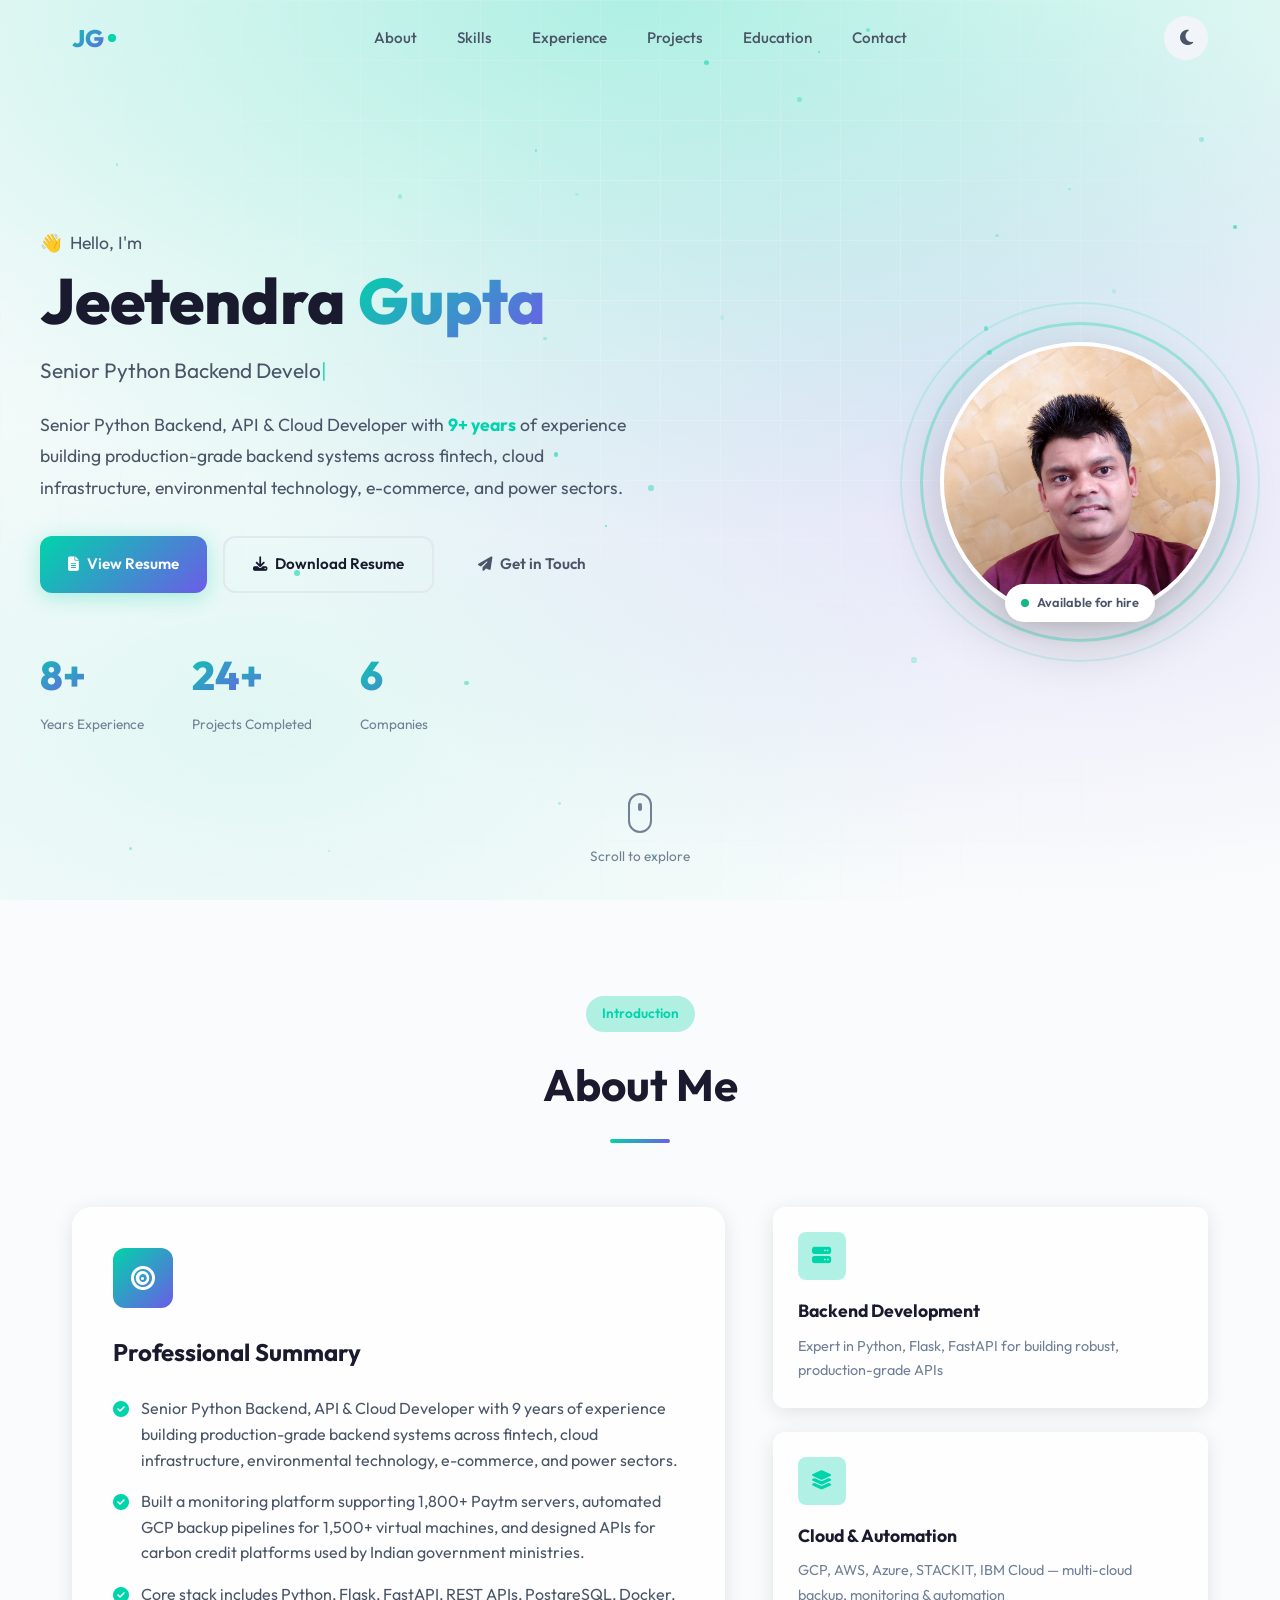
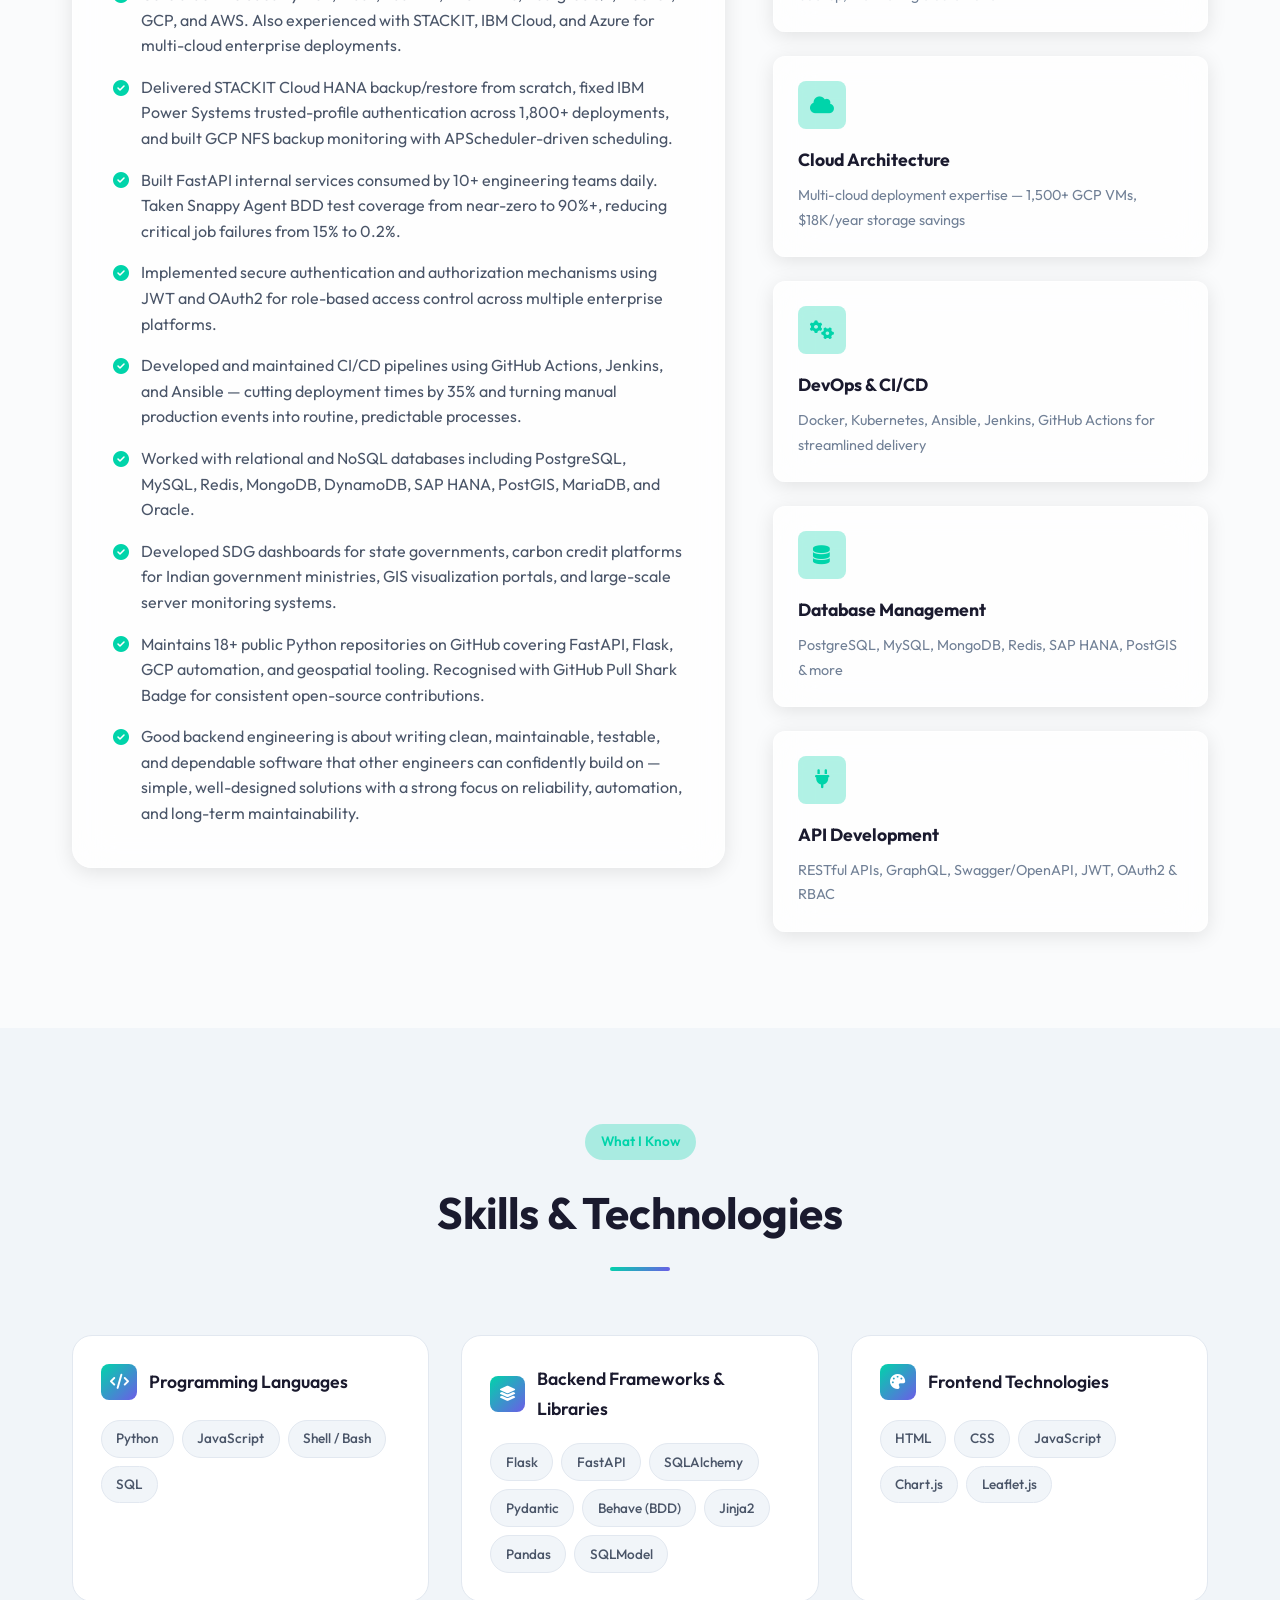
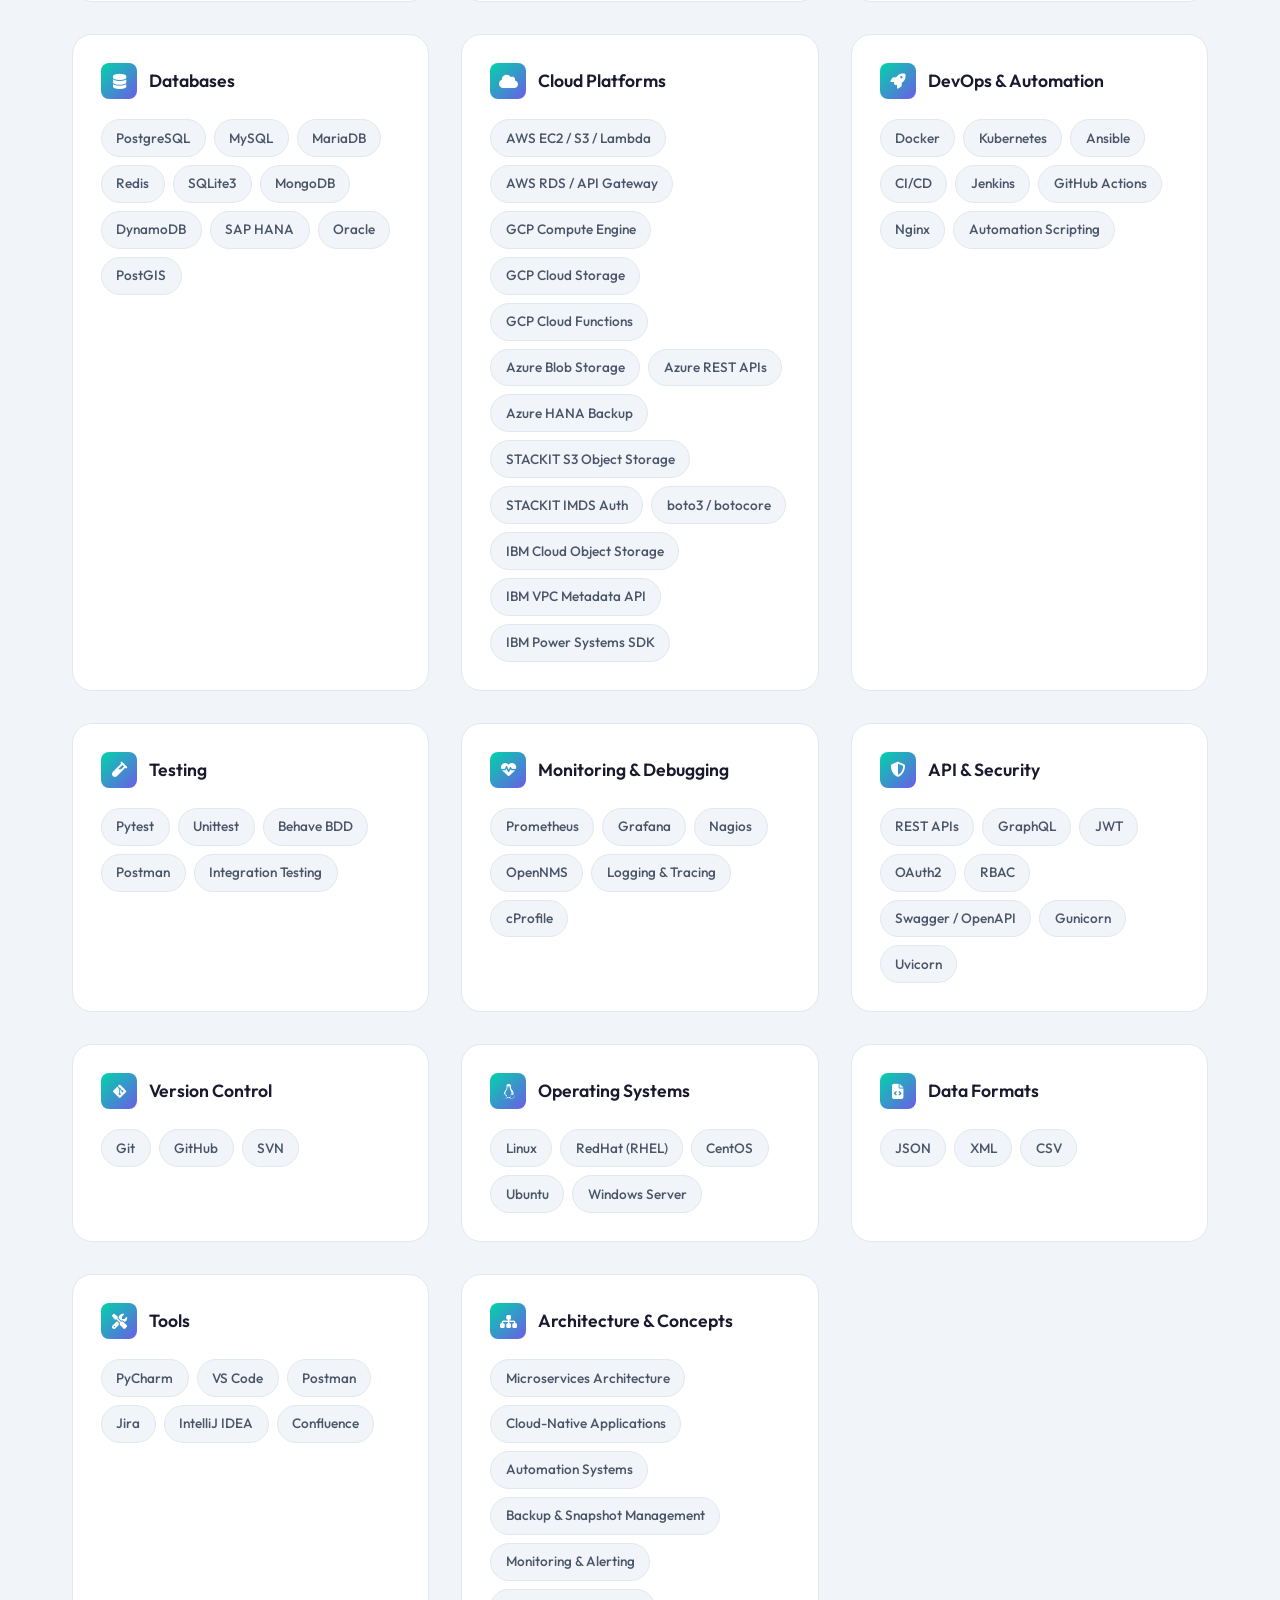
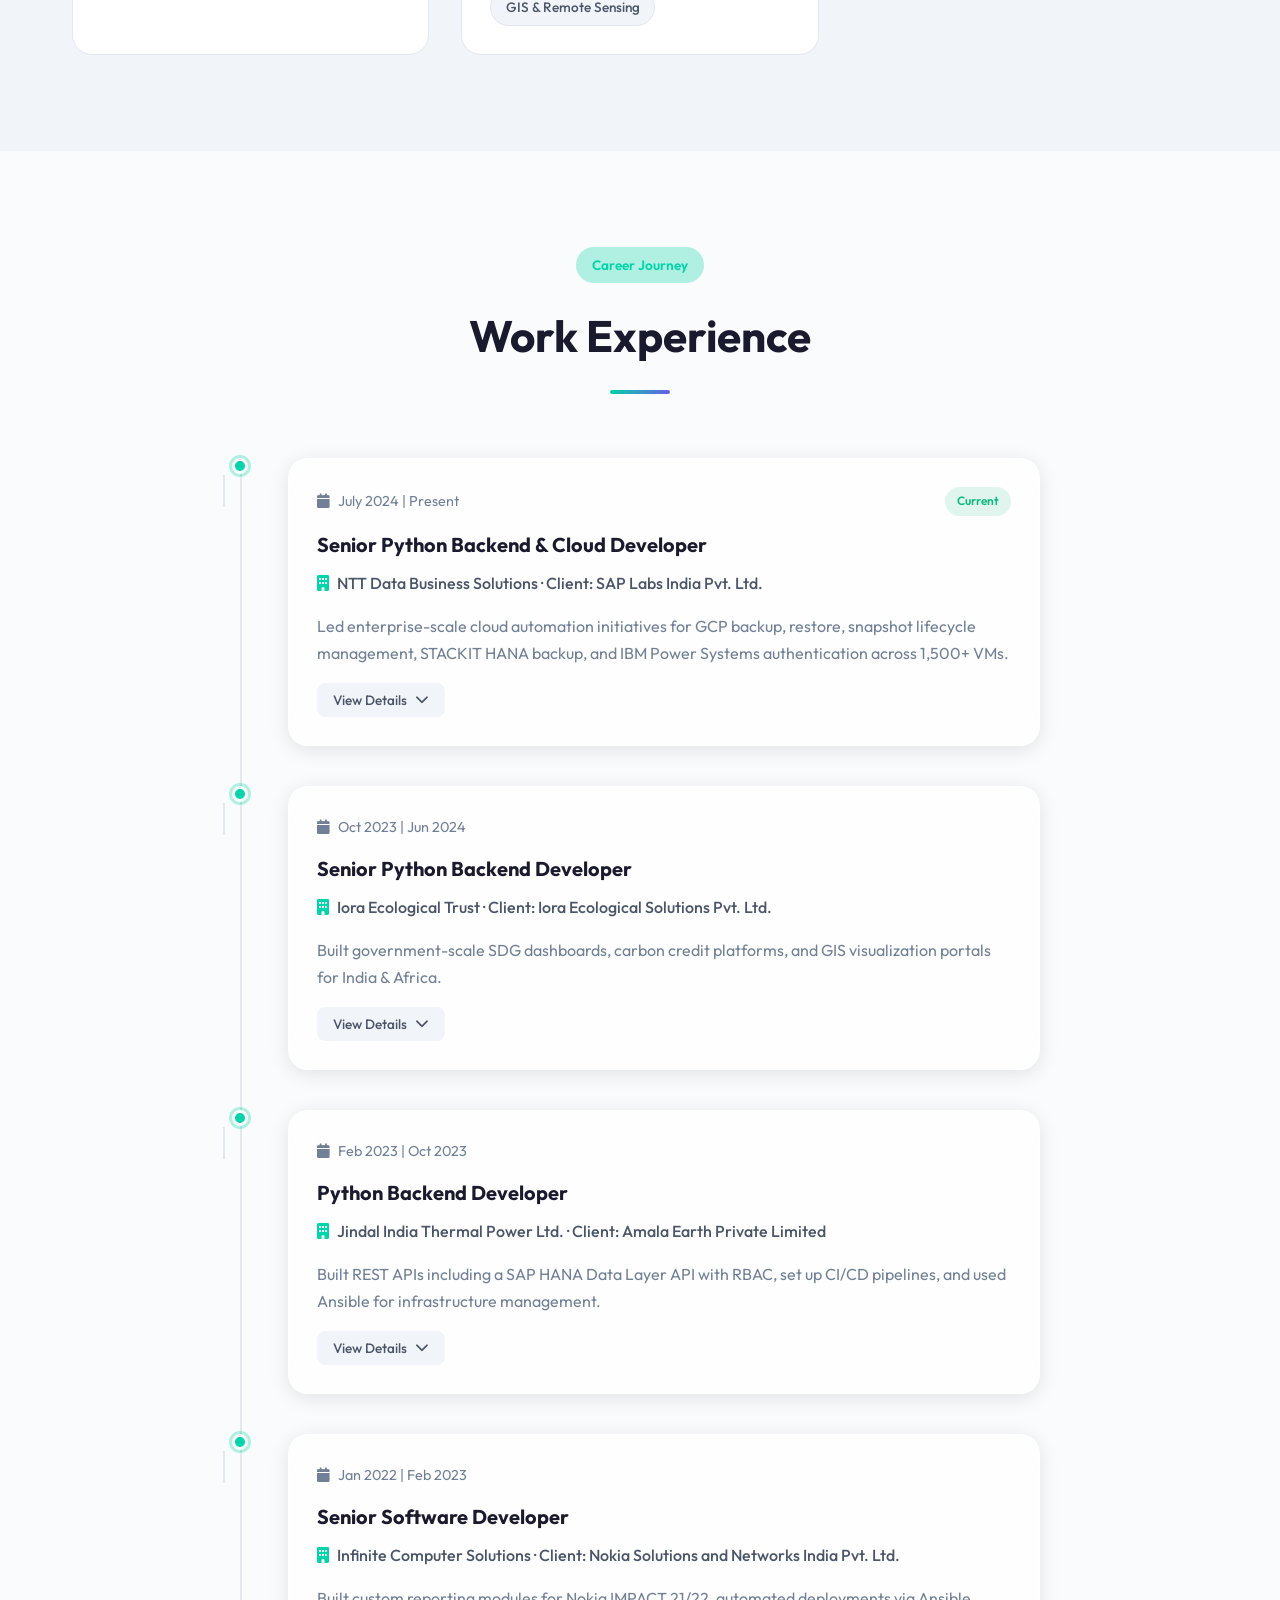
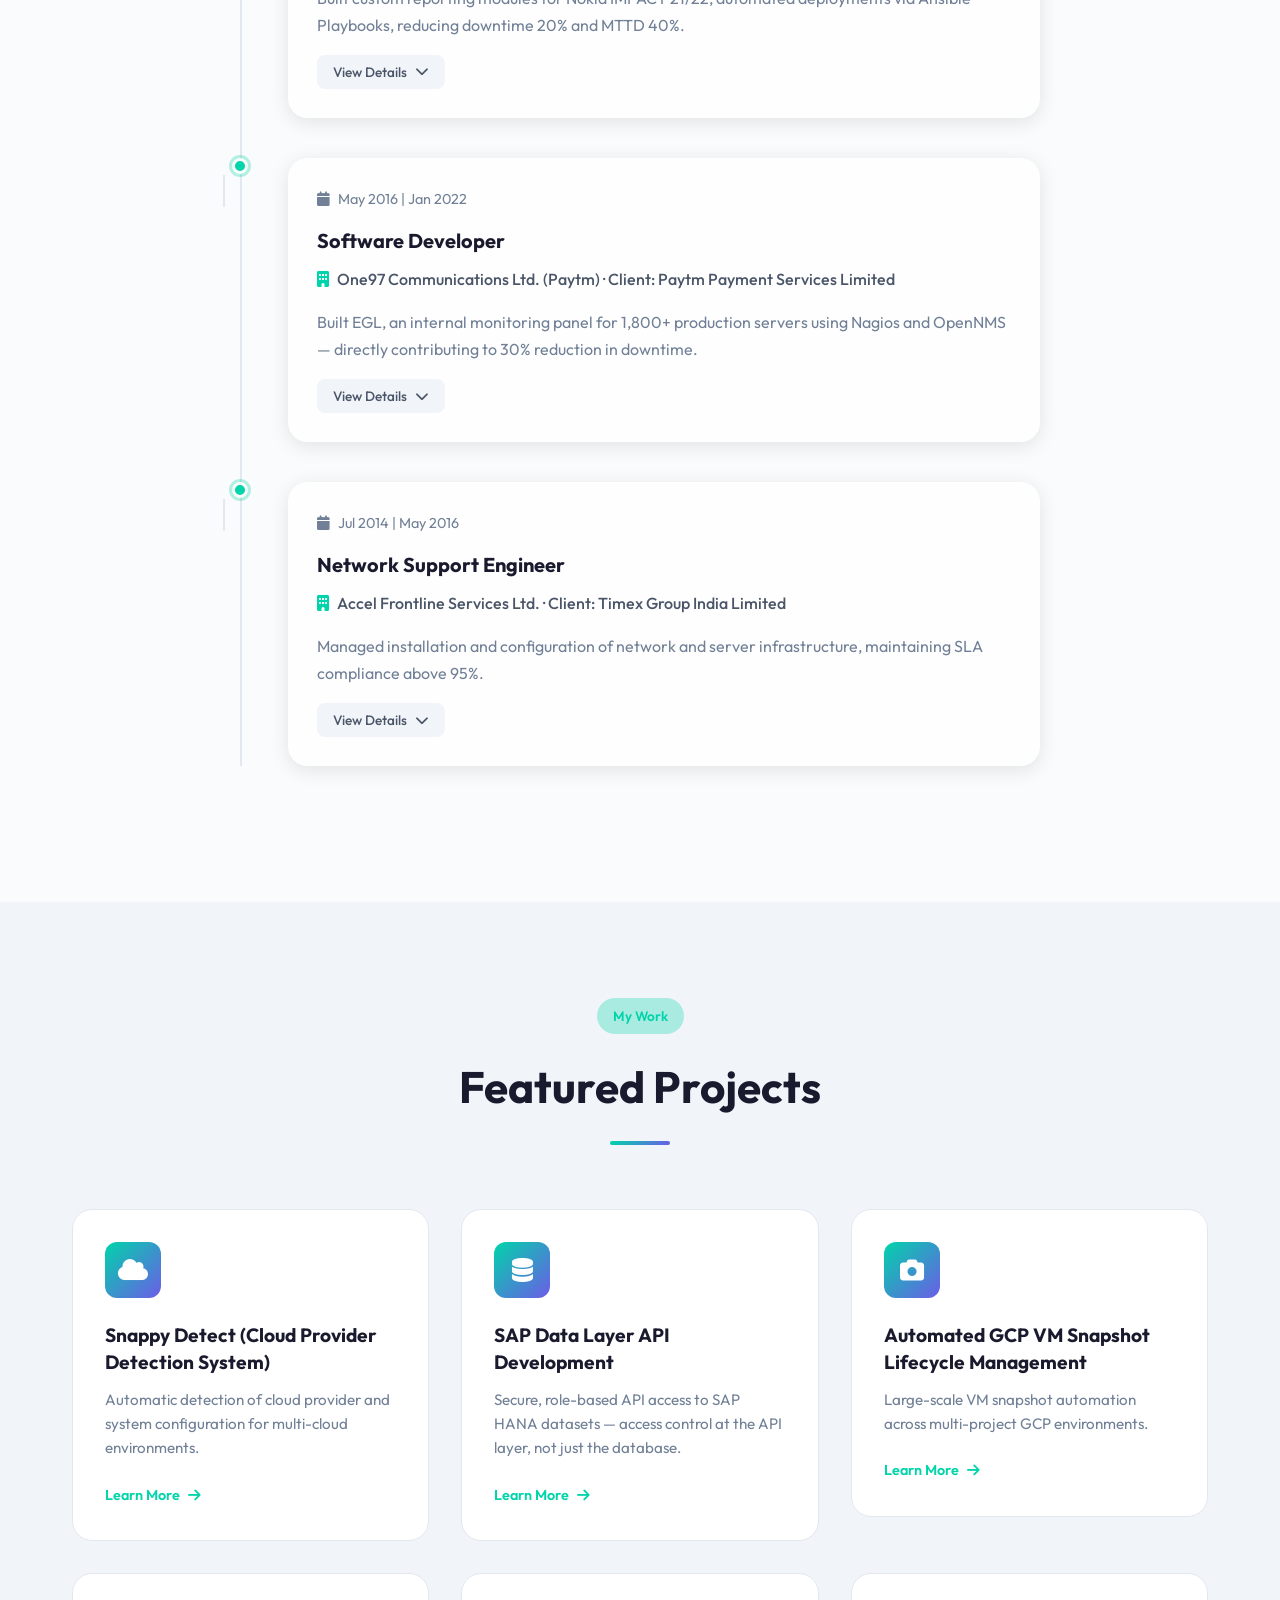
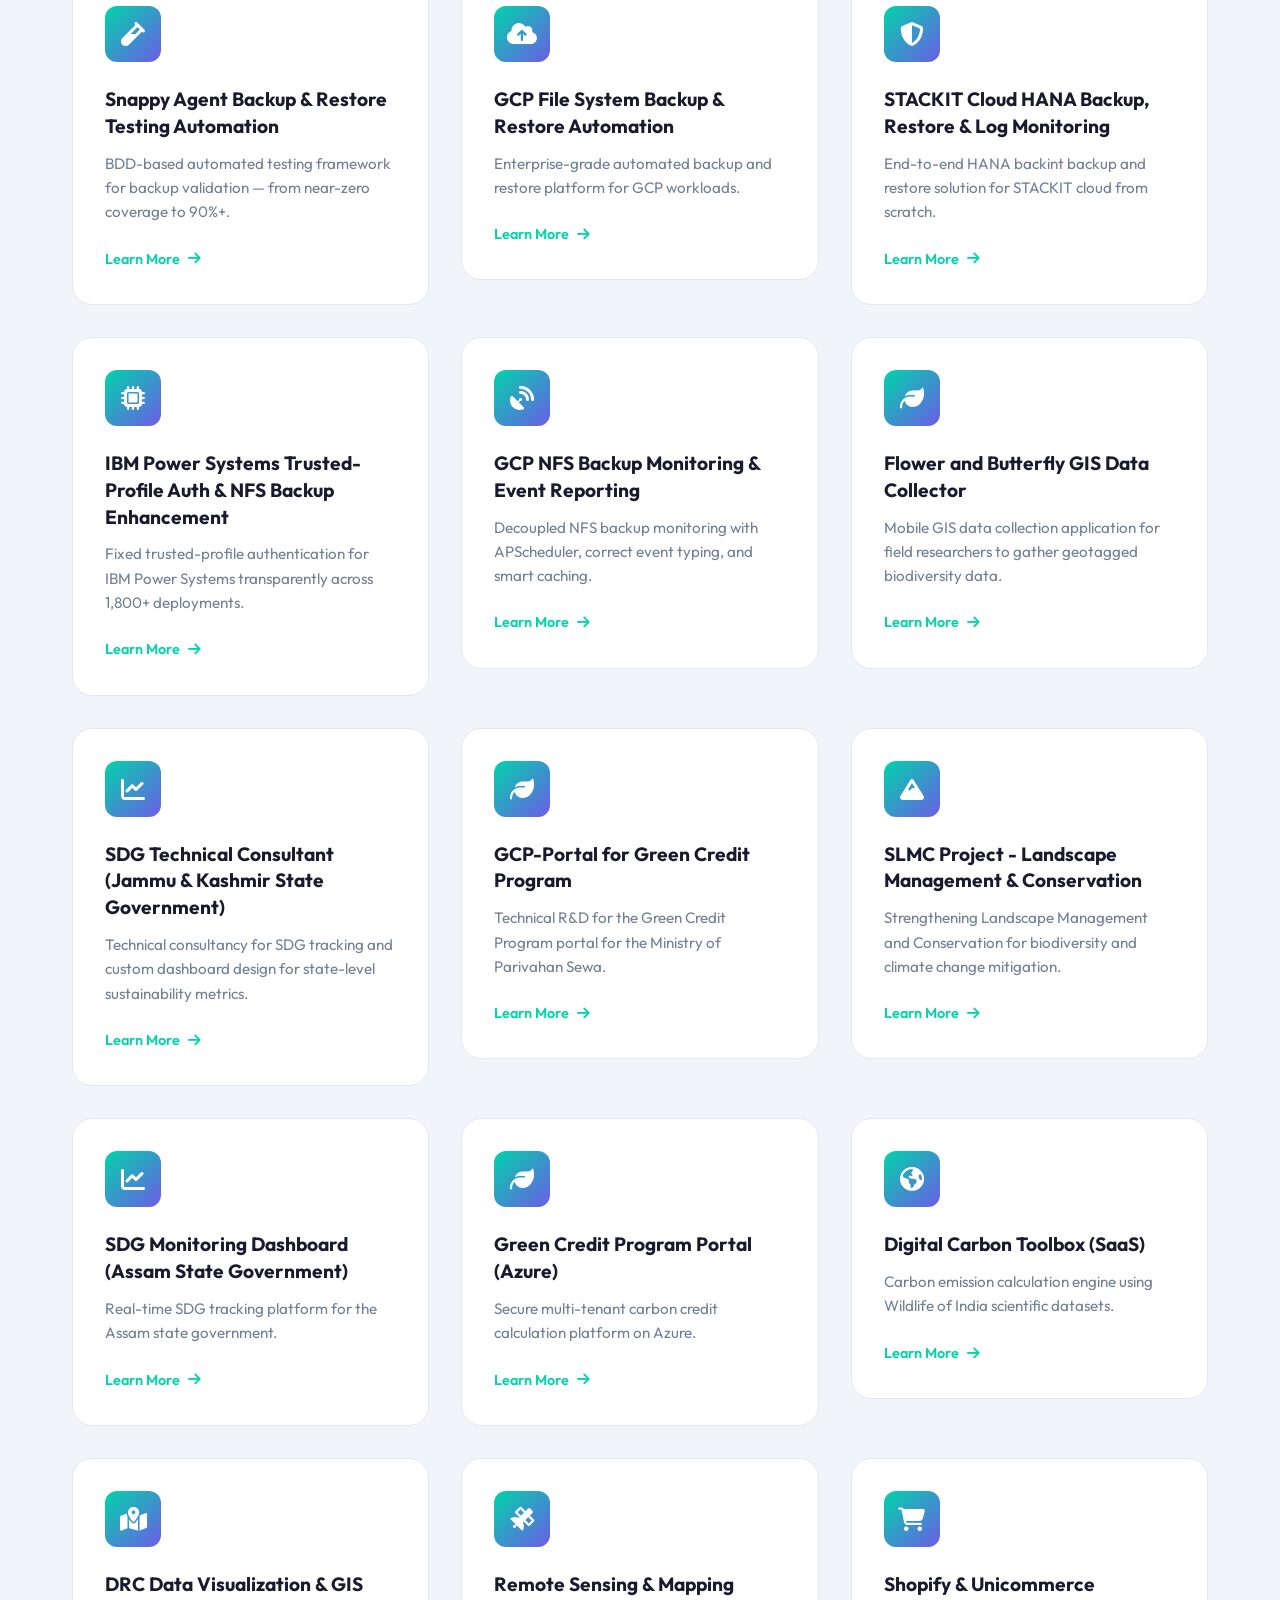
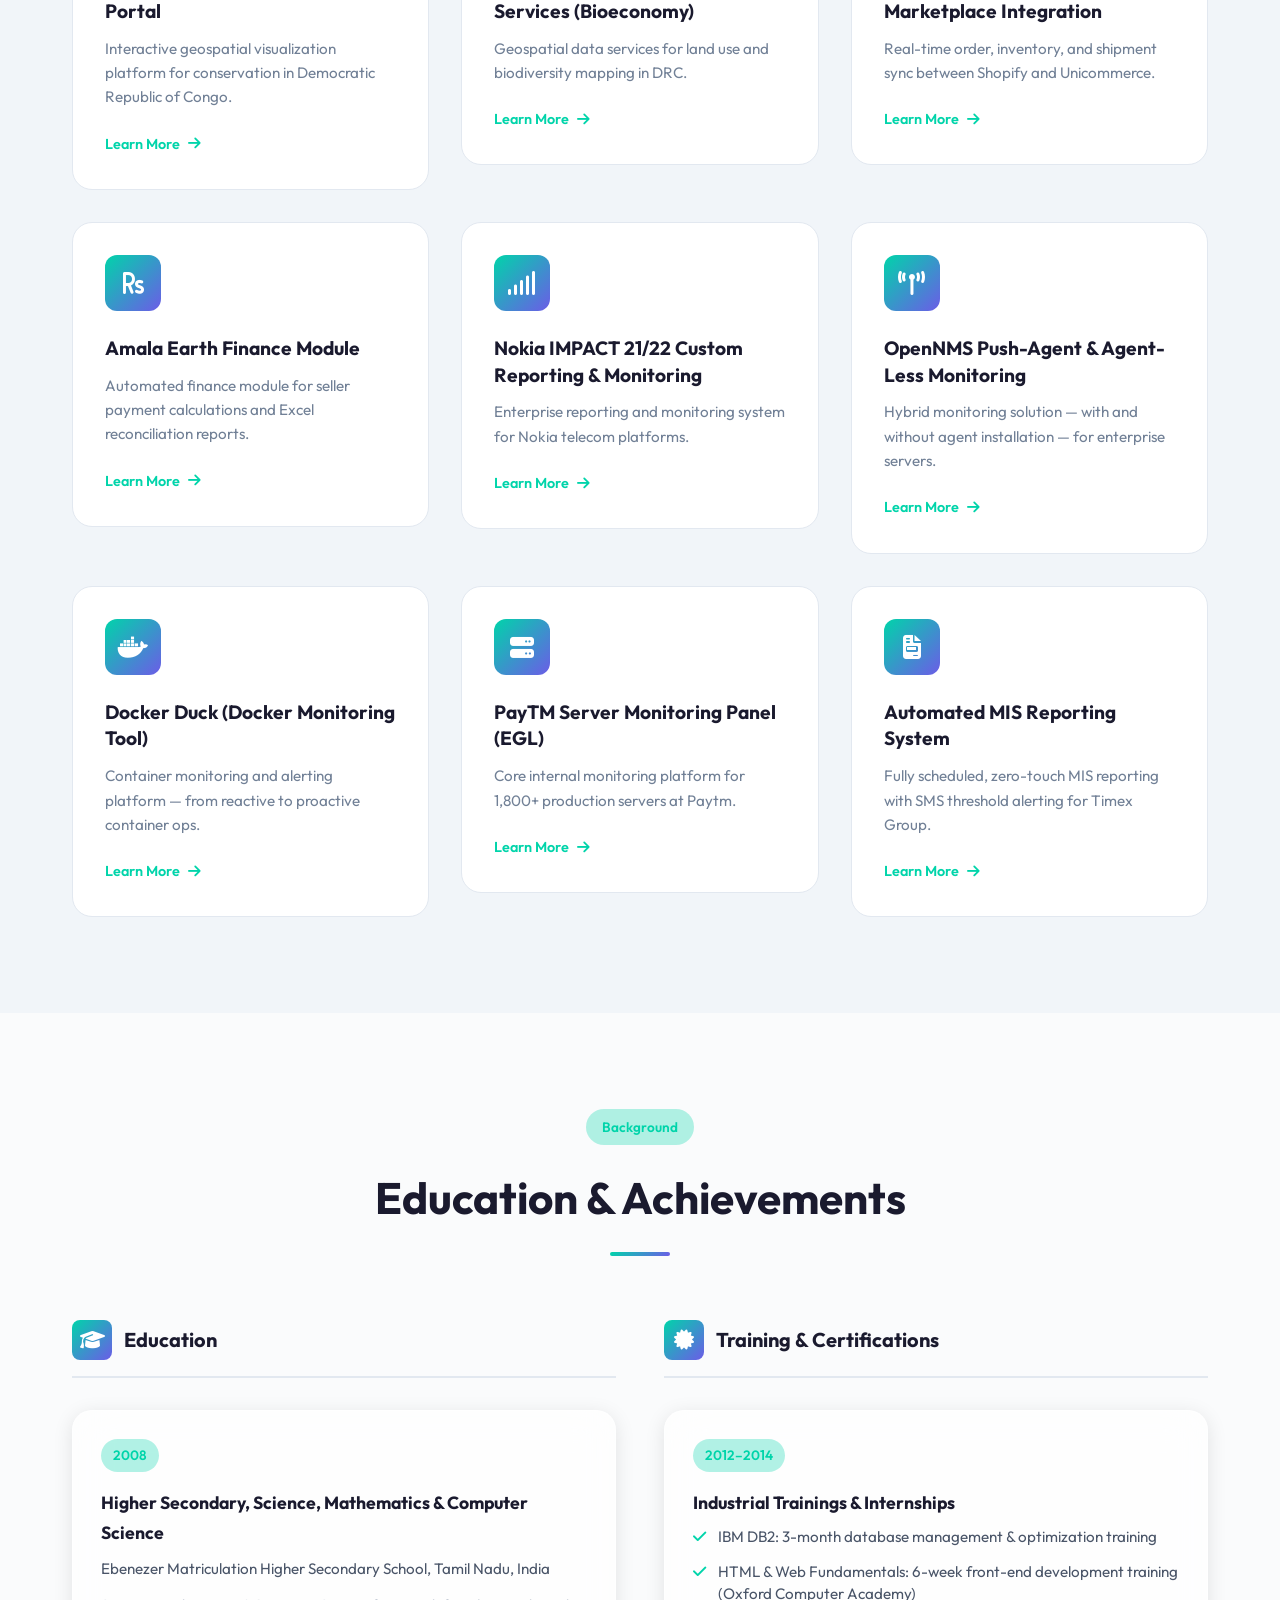
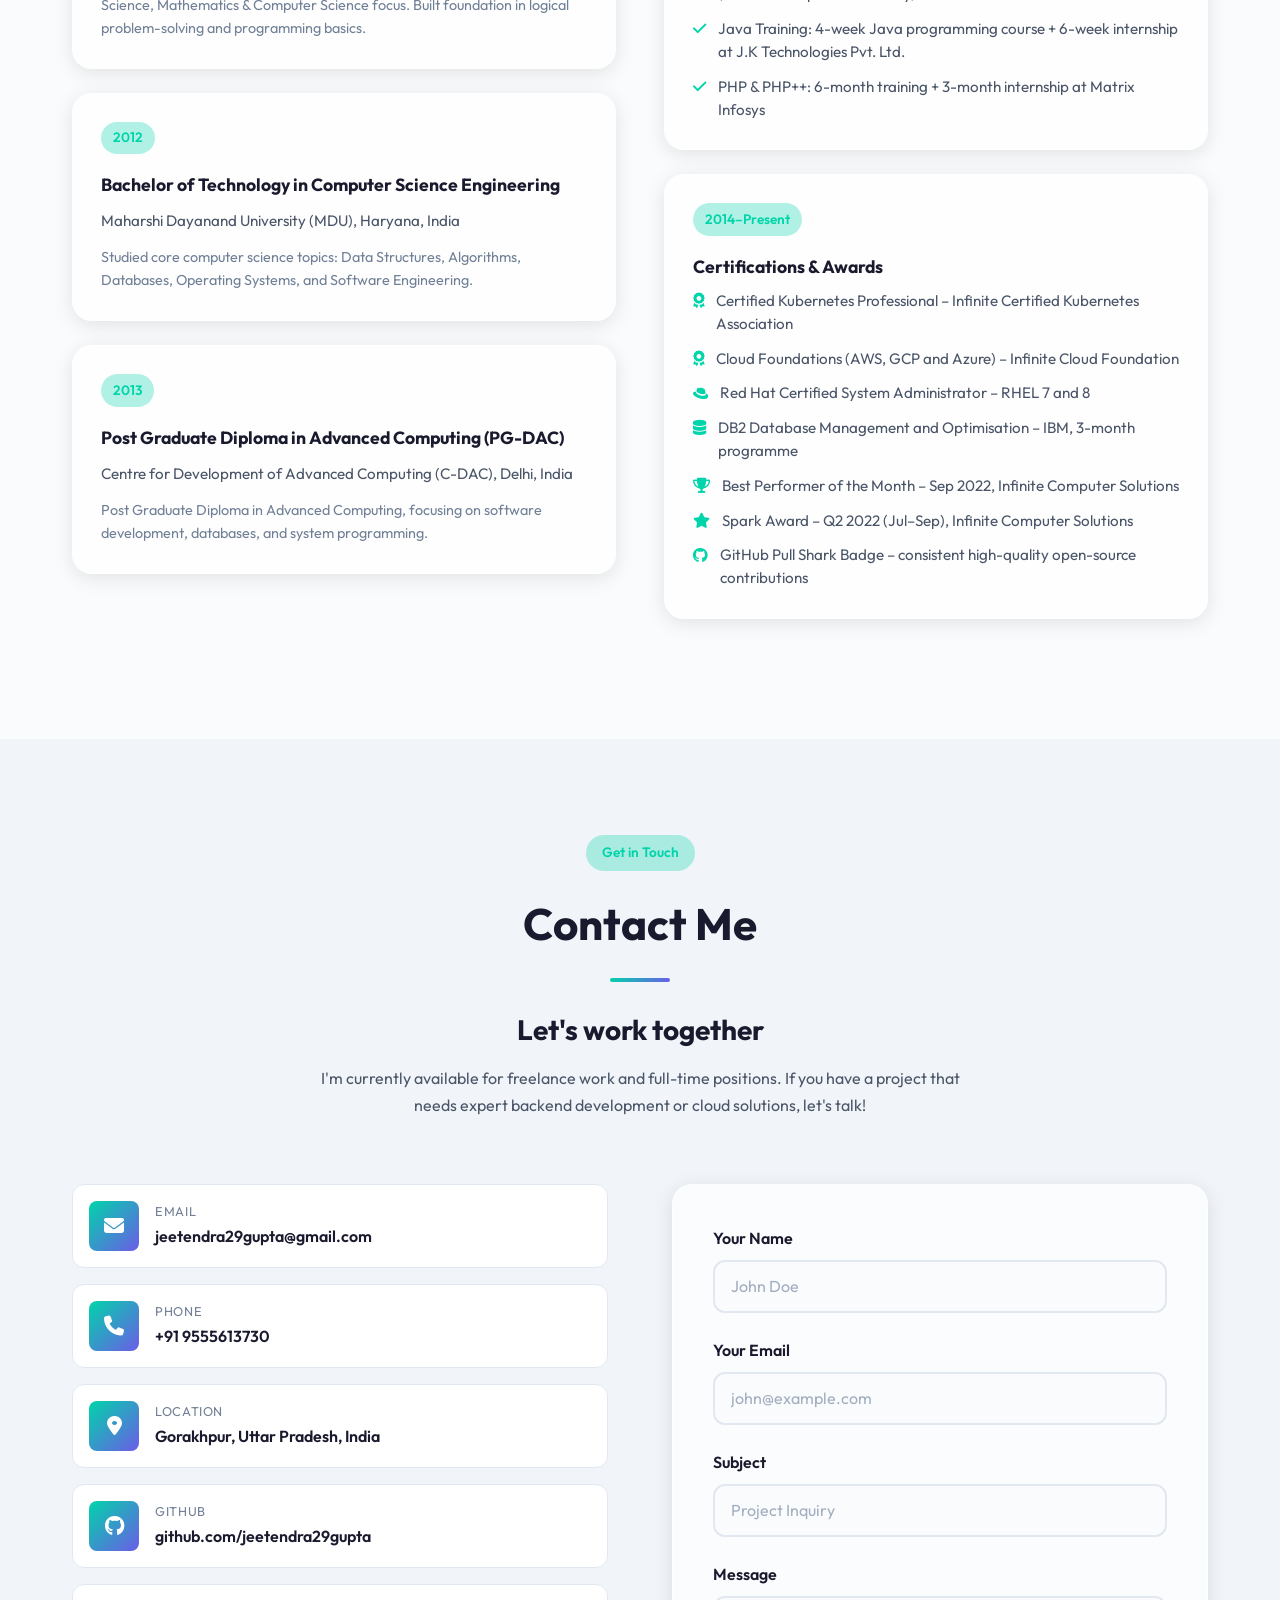
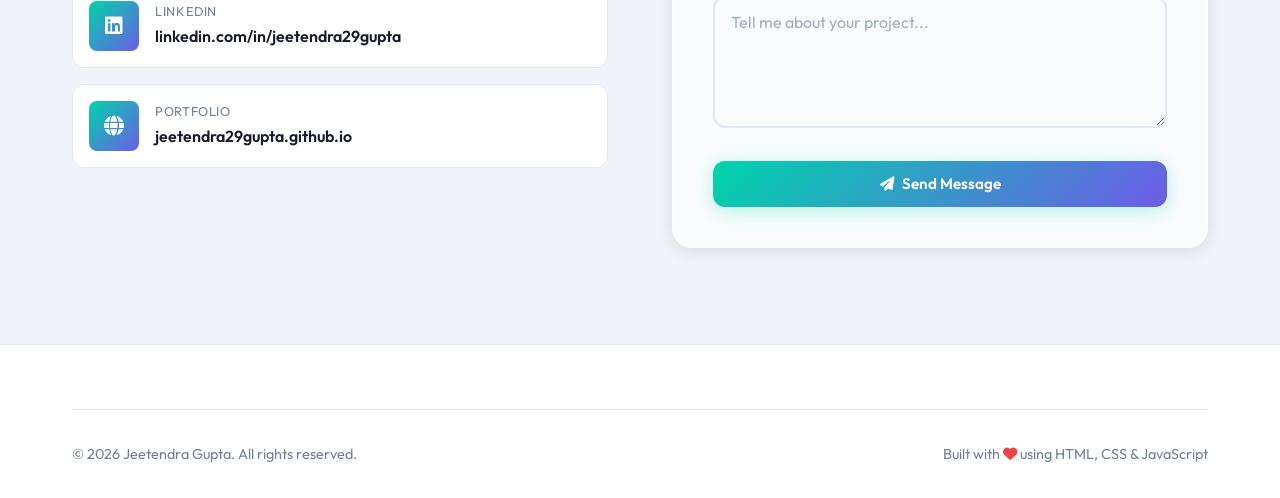
==== commit 911c055c: "Add files via upload" ====
--- a/index.html
+++ b/index.html
@@ -28,17 +28,17 @@
          - Modify social links in footer/contact
     ============================================ -->
 
-    <title>Jeetendra Gupta | Senior Python Backend & API Developer</title>
+    <title>Jeetendra Gupta | Senior Python Backend, API & Cloud Developer</title>
 
     <!-- SEO Meta Tags - Update these with your info -->
     <meta name="description"
-          content="Senior Python Backend & API Developer with 9+ years experience in Flask, FastAPI, AWS, GCP, automation and scalable systems.">
-    <meta name="keywords" content="Python Developer, Backend Developer, Flask, FastAPI, AWS, GCP, API Development">
+          content="Senior Python Backend, API & Cloud Developer with 9+ years experience in Flask, FastAPI, AWS, GCP, STACKIT, IBM Cloud, automation and scalable systems.">
+    <meta name="keywords" content="Python Developer, Backend Developer, Flask, FastAPI, AWS, GCP, Cloud Developer, API Development">
     <meta name="author" content="Jeetendra Gupta">
 
     <!-- Open Graph for social sharing -->
-    <meta property="og:title" content="Jeetendra Gupta | Senior Python Backend & API Developer">
-    <meta property="og:description" content="Senior Python Backend & API Developer with 9+ years experience">
+    <meta property="og:title" content="Jeetendra Gupta | Senior Python Backend, API & Cloud Developer">
+    <meta property="og:description" content="Senior Python Backend, API & Cloud Developer with 9+ years experience">
     <meta property="og:type" content="website">
 
     <!-- Google Fonts - Using Outfit for modern look -->
@@ -153,15 +153,16 @@
                     </span>
             </div>
             <p class="hero-description animate-slide-up delay-3">
-                Senior Python Backend & API Developer with <strong>9+ years</strong> of experience
-                building scalable, secure, and high-performance backend systems.
+                Senior Python Backend, API & Cloud Developer with <strong>9+ years</strong> of experience
+                building production-grade backend systems across fintech, cloud infrastructure,
+                environmental technology, e-commerce, and power sectors.
             </p>
             <div class="hero-cta animate-slide-up delay-4">
-                <a href="Jeetendra_Gupta_Resume.pdf" target="_blank" class="btn btn-primary">
+                <a href="jeetendra_gupta_updated_resume.pdf" target="_blank" class="btn btn-primary">
                     <i class="fas fa-file-alt"></i>
                     View Resume
                 </a>
-                <a href="Jeetendra_Gupta_Resume.pdf" download class="btn btn-secondary">
+                <a href="jeetendra_gupta_updated_resume.pdf" download class="btn btn-secondary">
                     <i class="fas fa-download"></i>
                     Download Resume
                 </a>
@@ -179,7 +180,7 @@
                 </div>
                 <div class="stat">
                     <div class="stat-value">
-                        <span class="stat-number" data-count="20">0</span><span class="stat-suffix">+</span>
+                        <span class="stat-number" data-count="24">0</span><span class="stat-suffix">+</span>
                     </div>
                     <span class="stat-label">Projects Completed</span>
                 </div>
@@ -250,82 +251,72 @@
                     <div class="about-icon">
                         <i class="fas fa-bullseye"></i>
                     </div>
-                    <h3>Professional Objective</h3>
+                    <h3>Professional Summary</h3>
                     <ul class="objective-list">
                         <li>
                             <i class="fas fa-check-circle"></i>
-                            <span>Senior Python Backend and API Developer with 9+ years of experience building
-                                    scalable, secure, and high-performance backend systems.</span>
+                            <span>Senior Python Backend, API & Cloud Developer with 9 years of experience
+                                    building production-grade backend systems across fintech, cloud infrastructure,
+                                    environmental technology, e-commerce, and power sectors.</span>
                         </li>
                         <li>
                             <i class="fas fa-check-circle"></i>
-                            <span>Designed, developed, deployed, optimized, and maintained RESTful APIs, backend
-                                    services, and automation systems using Python, Flask, and FastAPI.</span>
+                            <span>Built a monitoring platform supporting 1,800+ Paytm servers, automated GCP backup
+                                    pipelines for 1,500+ virtual machines, and designed APIs for carbon credit platforms
+                                    used by Indian government ministries.</span>
                         </li>
                         <li>
                             <i class="fas fa-check-circle"></i>
-                            <span>Built cloud-native backend solutions deployed across multi-cloud environments
-                                    including AWS, Google Cloud Platform (GCP), and Microsoft Azure.</span>
+                            <span>Core stack includes Python, Flask, FastAPI, REST APIs, PostgreSQL, Docker, GCP,
+                                    and AWS. Also experienced with STACKIT, IBM Cloud, and Azure for multi-cloud
+                                    enterprise deployments.</span>
                         </li>
                         <li>
                             <i class="fas fa-check-circle"></i>
-                            <span>Contributed to microservices architecture and containerized applications using
-                                    Docker for scalable and maintainable systems.</span>
+                            <span>Delivered STACKIT Cloud HANA backup/restore from scratch, fixed IBM Power Systems
+                                    trusted-profile authentication across 1,800+ deployments, and built GCP NFS backup
+                                    monitoring with APScheduler-driven scheduling.</span>
                         </li>
                         <li>
                             <i class="fas fa-check-circle"></i>
-                            <span>Implemented automation systems using Ansible and task automation to streamline
-                                    operations and reduce release cycles.</span>
-                        </li>
-                        <li>
-                            <i class="fas fa-check-circle"></i>
-                            <span>Developed and maintained CI/CD pipelines using GitHub Actions and continuous
-                                    integration best practices.</span>
+                            <span>Built FastAPI internal services consumed by 10+ engineering teams daily. Taken
+                                    Snappy Agent BDD test coverage from near-zero to 90%+, reducing critical job
+                                    failures from 15% to 0.2%.</span>
                         </li>
                         <li>
                             <i class="fas fa-check-circle"></i>
                             <span>Implemented secure authentication and authorization mechanisms using JWT and
-                                    OAuth2 for role-based access control.</span>
+                                    OAuth2 for role-based access control across multiple enterprise platforms.</span>
+                        </li>
+                        <li>
+                            <i class="fas fa-check-circle"></i>
+                            <span>Developed and maintained CI/CD pipelines using GitHub Actions, Jenkins, and
+                                    Ansible — cutting deployment times by 35% and turning manual production events
+                                    into routine, predictable processes.</span>
                         </li>
                         <li>
                             <i class="fas fa-check-circle"></i>
                             <span>Worked with relational and NoSQL databases including PostgreSQL, MySQL, Redis,
-                                    MongoDB, DynamoDB, and other database technologies.</span>
+                                    MongoDB, DynamoDB, SAP HANA, PostGIS, MariaDB, and Oracle.</span>
                         </li>
                         <li>
                             <i class="fas fa-check-circle"></i>
-                            <span>Improved system performance, enhanced security, increased revenue, boosted user
-                                    engagement, and reduced bugs and operational costs.</span>
+                            <span>Developed SDG dashboards for state governments, carbon credit platforms for Indian
+                                    government ministries, GIS visualization portals, and large-scale server monitoring
+                                    systems.</span>
                         </li>
                         <li>
                             <i class="fas fa-check-circle"></i>
-                            <span>Developed and delivered SDG dashboards, carbon credit platforms, GIS portals, and
-                                    role-based access control systems.</span>
+                            <span>Maintains 18+ public Python repositories on GitHub covering FastAPI, Flask, GCP
+                                    automation, and geospatial tooling. Recognised with GitHub Pull Shark Badge for
+                                    consistent open-source contributions.</span>
                         </li>
                         <li>
                             <i class="fas fa-check-circle"></i>
-                            <span>Implemented backup and snapshot workflows and Behave-based automated testing
-                                    pipelines.</span>
-                        </li>
-                        <li>
-                            <i class="fas fa-check-circle"></i>
-                            <span>Integrated third-party platforms including Shopify and Uni-commerce
-                                    solutions.</span>
-                        </li>
-                        <li>
-                            <i class="fas fa-check-circle"></i>
-                            <span>Built web and API applications using Python, JavaScript, HTML, CSS, Leaflet.js,
-                                    and open-source technologies.</span>
-                        </li>
-                        <li>
-                            <i class="fas fa-check-circle"></i>
-                            <span>Full Stack Developer with expertise in building complete web applications from
-                                    frontend interfaces to backend APIs and database integration.</span>
-                        </li>
-                        <li>
-                            <i class="fas fa-check-circle"></i>
-                            <span>Demonstrated strong expertise in backend engineering, automation, cloud
-                                    infrastructure, and scalable API development.</span>
+                            <span>Good backend engineering is about writing clean, maintainable, testable, and
+                                    dependable software that other engineers can confidently build on — simple,
+                                    well-designed solutions with a strong focus on reliability, automation, and
+                                    long-term maintainability.</span>
                         </li>
                     </ul>
                 </div>
@@ -337,42 +328,42 @@
                         <i class="fas fa-server"></i>
                     </div>
                     <h4>Backend Development</h4>
-                    <p>Expert in Python, Flask, FastAPI for building robust APIs</p>
+                    <p>Expert in Python, Flask, FastAPI for building robust, production-grade APIs</p>
                 </div>
                 <div class="highlight-card glass">
                     <div class="highlight-icon">
                         <i class="fas fa-layer-group"></i>
                     </div>
-                    <h4>Full Stack Development</h4>
-                    <p>End-to-end web apps with HTML, CSS, JavaScript & Python</p>
+                    <h4>Cloud & Automation</h4>
+                    <p>GCP, AWS, Azure, STACKIT, IBM Cloud — multi-cloud backup, monitoring & automation</p>
                 </div>
                 <div class="highlight-card glass">
                     <div class="highlight-icon">
                         <i class="fas fa-cloud"></i>
                     </div>
                     <h4>Cloud Architecture</h4>
-                    <p>AWS, GCP, Azure - Multi-cloud deployment expertise</p>
+                    <p>Multi-cloud deployment expertise — 1,500+ GCP VMs, $18K/year storage savings</p>
                 </div>
                 <div class="highlight-card glass">
                     <div class="highlight-icon">
                         <i class="fas fa-cogs"></i>
                     </div>
-                    <h4>DevOps & Automation</h4>
-                    <p>Docker, Ansible, CI/CD pipelines for streamlined delivery</p>
+                    <h4>DevOps & CI/CD</h4>
+                    <p>Docker, Kubernetes, Ansible, Jenkins, GitHub Actions for streamlined delivery</p>
                 </div>
                 <div class="highlight-card glass">
                     <div class="highlight-icon">
                         <i class="fas fa-database"></i>
                     </div>
                     <h4>Database Management</h4>
-                    <p>PostgreSQL, MySQL, MongoDB, Redis & more</p>
+                    <p>PostgreSQL, MySQL, MongoDB, Redis, SAP HANA, PostGIS & more</p>
                 </div>
                 <div class="highlight-card glass">
                     <div class="highlight-icon">
                         <i class="fas fa-plug"></i>
                     </div>
                     <h4>API Development</h4>
-                    <p>RESTful APIs, GraphQL, Postman, JWT & OAuth2</p>
+                    <p>RESTful APIs, GraphQL, Swagger/OpenAPI, JWT, OAuth2 & RBAC</p>
                 </div>
             </div>
         </div>
@@ -407,6 +398,7 @@
                     <span class="skill-tag">Python</span>
                     <span class="skill-tag">JavaScript</span>
                     <span class="skill-tag">Shell / Bash</span>
+                    <span class="skill-tag">SQL</span>
                 </div>
             </div>
 
@@ -414,14 +406,17 @@
             <div class="skill-category reveal-up delay-1">
                 <div class="category-header">
                     <i class="fas fa-layer-group"></i>
-                    <h3>Backend Frameworks</h3>
+                    <h3>Backend Frameworks & Libraries</h3>
                 </div>
                 <div class="skill-tags">
                     <span class="skill-tag">Flask</span>
                     <span class="skill-tag">FastAPI</span>
                     <span class="skill-tag">SQLAlchemy</span>
+                    <span class="skill-tag">Pydantic</span>
+                    <span class="skill-tag">Behave (BDD)</span>
+                    <span class="skill-tag">Jinja2</span>
+                    <span class="skill-tag">Pandas</span>
                     <span class="skill-tag">SQLModel</span>
-                    <span class="skill-tag">Pandas</span>
                 </div>
             </div>
 
@@ -467,17 +462,20 @@
                     <h3>Cloud Platforms</h3>
                 </div>
                 <div class="skill-tags">
-                    <span class="skill-tag">AWS</span>
-                    <span class="skill-tag">EC2</span>
-                    <span class="skill-tag">S3</span>
-                    <span class="skill-tag">Lambda</span>
-                    <span class="skill-tag">API Gateway</span>
-                    <span class="skill-tag">CloudWatch</span>
-                    <span class="skill-tag">Google Cloud Platform (GCP)</span>
+                    <span class="skill-tag">AWS EC2 / S3 / Lambda</span>
+                    <span class="skill-tag">AWS RDS / API Gateway</span>
                     <span class="skill-tag">GCP Compute Engine</span>
-                    <span class="skill-tag">GCP Storage</span>
-                    <span class="skill-tag">Cloud Functions</span>
-                    <span class="skill-tag">Microsoft Azure</span>
+                    <span class="skill-tag">GCP Cloud Storage</span>
+                    <span class="skill-tag">GCP Cloud Functions</span>
+                    <span class="skill-tag">Azure Blob Storage</span>
+                    <span class="skill-tag">Azure REST APIs</span>
+                    <span class="skill-tag">Azure HANA Backup</span>
+                    <span class="skill-tag">STACKIT S3 Object Storage</span>
+                    <span class="skill-tag">STACKIT IMDS Auth</span>
+                    <span class="skill-tag">boto3 / botocore</span>
+                    <span class="skill-tag">IBM Cloud Object Storage</span>
+                    <span class="skill-tag">IBM VPC Metadata API</span>
+                    <span class="skill-tag">IBM Power Systems SDK</span>
                 </div>
             </div>
 
@@ -489,16 +487,33 @@
                 </div>
                 <div class="skill-tags">
                     <span class="skill-tag">Docker</span>
+                    <span class="skill-tag">Kubernetes</span>
                     <span class="skill-tag">Ansible</span>
                     <span class="skill-tag">CI/CD</span>
                     <span class="skill-tag">Jenkins</span>
                     <span class="skill-tag">GitHub Actions</span>
+                    <span class="skill-tag">Nginx</span>
                     <span class="skill-tag">Automation Scripting</span>
                 </div>
             </div>
 
+            <!-- Testing -->
+            <div class="skill-category reveal-up">
+                <div class="category-header">
+                    <i class="fas fa-vial"></i>
+                    <h3>Testing</h3>
+                </div>
+                <div class="skill-tags">
+                    <span class="skill-tag">Pytest</span>
+                    <span class="skill-tag">Unittest</span>
+                    <span class="skill-tag">Behave BDD</span>
+                    <span class="skill-tag">Postman</span>
+                    <span class="skill-tag">Integration Testing</span>
+                </div>
+            </div>
+
             <!-- Monitoring & Debugging -->
-            <div class="skill-category reveal-up">
+            <div class="skill-category reveal-up delay-1">
                 <div class="category-header">
                     <i class="fas fa-heartbeat"></i>
                     <h3>Monitoring & Debugging</h3>
@@ -514,25 +529,25 @@
             </div>
 
             <!-- API & Security -->
-            <div class="skill-category reveal-up">
+            <div class="skill-category reveal-up delay-2">
                 <div class="category-header">
                     <i class="fas fa-shield-alt"></i>
                     <h3>API & Security</h3>
                 </div>
                 <div class="skill-tags">
                     <span class="skill-tag">REST APIs</span>
+                    <span class="skill-tag">GraphQL</span>
                     <span class="skill-tag">JWT</span>
                     <span class="skill-tag">OAuth2</span>
                     <span class="skill-tag">RBAC</span>
+                    <span class="skill-tag">Swagger / OpenAPI</span>
                     <span class="skill-tag">Gunicorn</span>
                     <span class="skill-tag">Uvicorn</span>
-                    <span class="skill-tag">GraphQL</span>
-                    <span class="skill-tag">Postman</span>
                 </div>
             </div>
 
             <!-- Version Control -->
-            <div class="skill-category reveal-up delay-1">
+            <div class="skill-category reveal-up">
                 <div class="category-header">
                     <i class="fab fa-git-alt"></i>
                     <h3>Version Control</h3>
@@ -545,14 +560,14 @@
             </div>
 
             <!-- Operating Systems -->
-            <div class="skill-category reveal-up delay-2">
+            <div class="skill-category reveal-up delay-1">
                 <div class="category-header">
                     <i class="fab fa-linux"></i>
                     <h3>Operating Systems</h3>
                 </div>
                 <div class="skill-tags">
                     <span class="skill-tag">Linux</span>
-                    <span class="skill-tag">RedHat</span>
+                    <span class="skill-tag">RedHat (RHEL)</span>
                     <span class="skill-tag">CentOS</span>
                     <span class="skill-tag">Ubuntu</span>
                     <span class="skill-tag">Windows Server</span>
@@ -560,7 +575,7 @@
             </div>
 
             <!-- Data Formats -->
-            <div class="skill-category reveal-up">
+            <div class="skill-category reveal-up delay-2">
                 <div class="category-header">
                     <i class="fas fa-file-code"></i>
                     <h3>Data Formats</h3>
@@ -573,13 +588,14 @@
             </div>
 
             <!-- Tools -->
-            <div class="skill-category reveal-up delay-1">
+            <div class="skill-category reveal-up">
                 <div class="category-header">
                     <i class="fas fa-tools"></i>
                     <h3>Tools</h3>
                 </div>
                 <div class="skill-tags">
                     <span class="skill-tag">PyCharm</span>
+                    <span class="skill-tag">VS Code</span>
                     <span class="skill-tag">Postman</span>
                     <span class="skill-tag">Jira</span>
                     <span class="skill-tag">IntelliJ IDEA</span>
@@ -588,7 +604,7 @@
             </div>
 
             <!-- Architecture & Concepts -->
-            <div class="skill-category reveal-up delay-2">
+            <div class="skill-category reveal-up delay-1">
                 <div class="category-header">
                     <i class="fas fa-sitemap"></i>
                     <h3>Architecture & Concepts</h3>
@@ -642,11 +658,12 @@
                     <h3 class="timeline-title">Senior Python Backend & Cloud Developer</h3>
                     <h4 class="timeline-company">
                         <i class="fas fa-building"></i>
-                        NTT Data Business Solutions
+                        NTT Data Business Solutions · Client: SAP Labs India Pvt. Ltd.
                     </h4>
                     <p class="timeline-summary">
                         Led enterprise-scale cloud automation initiatives for GCP backup, restore,
-                        snapshot lifecycle management, and DR testing across 1500+ VMs.
+                        snapshot lifecycle management, STACKIT HANA backup, and IBM Power Systems
+                        authentication across 1,500+ VMs.
                     </p>
                     <button class="expand-btn" data-expand="job-1">
                         <span>View Details</span>
@@ -654,26 +671,14 @@
                     </button>
                     <div class="timeline-details" id="job-1">
                         <ul>
-                            <li>Designed and implemented automated GCP file system backup & restore workflows using
-                                Python, GCP SDK, and gcloud CLI.
-                            </li>
-                            <li>Orchestrated VM snapshot lifecycle automation (creation, retention, cleanup) across
-                                20+
-                                GCP projects.
-                            </li>
-                            <li>Built cost-optimized retention algorithms reducing cloud storage cost by ~25%
-                                annually.
-                            </li>
-                            <li>Implemented Behave-based BDD automation for Snappy Agent backup & restore validation
-                                with >90% coverage.
-                            </li>
-                            <li>Integrated automation with GCP services (Cloud Functions, Pub/Sub) for event-driven
-                                execution.
-                            </li>
-                            <li>Added error handling, retries, alerts, logging, and audit trails for enterprise
-                                reliability.
-                            </li>
-                            <li>Created runbooks, documentation, and onboarding guides for Ops teams.</li>
+                            <li>Automated backup and restore for 1,500+ GCP VMs using Python, subprocess, and GCP CLI, cutting manual overhead by ~70%.</li>
+                            <li>Built full BDD test suite for Snappy Agent using Python Behave, taking critical job failures from 15% down to 0.2% and test coverage to 90%+.</li>
+                            <li>Took full ownership of GCP VM snapshot lifecycle across 20+ projects — creation, retention, and deletion now run automatically with no human involvement.</li>
+                            <li>Tightened storage retention policies, saving $18K/year in GCP storage costs (25% reduction) with no impact on recovery capability.</li>
+                            <li>Delivered end-to-end HANA backint backup, restore, and listing for STACKIT cloud from scratch — full, differential, incremental, and log backups across Scale-Up and Scale-Out systems.</li>
+                            <li>Fixed IBM Power Systems trusted-profile authentication by auto-detecting server architecture at runtime using platform.machine(), working transparently across 1,800+ existing deployments with zero config changes.</li>
+                            <li>Built FastAPI internal services consumed by 10+ engineering teams daily.</li>
+                            <li>Mentored junior developers through code reviews, focusing on reasoning behind decisions. Several have since led their own features independently.</li>
                         </ul>
                     </div>
                 </div>
@@ -695,7 +700,7 @@
                     <h3 class="timeline-title">Senior Python Backend Developer</h3>
                     <h4 class="timeline-company">
                         <i class="fas fa-building"></i>
-                        Iora Ecological Solutions Pvt. Ltd.
+                        Iora Ecological Trust · Client: Iora Ecological Solutions Pvt. Ltd.
                     </h4>
                     <p class="timeline-summary">
                         Built government-scale SDG dashboards, carbon credit platforms, and
@@ -707,18 +712,12 @@
                     </button>
                     <div class="timeline-details" id="job-2">
                         <ul>
-                            <li>Developed SDG Monitoring Dashboards for Assam & J&K governments with real-time
-                                analytics.
-                            </li>
-                            <li>Built Digital Carbon Toolbox SaaS used for enterprise carbon emission calculations.
-                            </li>
-                            <li>Developed GCP Green Credit Portal for large enterprises like Reliance and Tata.</li>
-                            <li>Automated geospatial data pipelines processing 10K+ datasets for DRC visualization
-                                portal.
-                            </li>
-                            <li>Built GIS portals using Leaflet, Chart.js, Flask, and PostGIS.</li>
-                            <li>Used Ansible for environment provisioning and deployment consistency.</li>
-                            <li>Collaborated with ecological experts for scientific accuracy and reporting.</li>
+                            <li>Built the full backend for the Assam state government's SDG Monitoring Dashboard, giving planners a live view of progress across health, education, and environment.</li>
+                            <li>Served as SDG Technical Consultant for Jammu and Kashmir, working directly with government stakeholders on dashboard design and system architecture.</li>
+                            <li>Developed the Digital Carbon Toolbox (Python, Flask, PostgreSQL) for carbon emission calculations using Wildlife of India scientific datasets.</li>
+                            <li>Led technical R&D for India's Ministry of Parivahan Sewa GCP-Portal, enabling large enterprises including Reliance and Tata to calculate and report carbon credits.</li>
+                            <li>Built the DRC Visualisation Portal for the Democratic Republic of Congo, rendering environmental layers through Leaflet and Chart.js on a Python and Flask backend.</li>
+                            <li>Contributed to the SLMC biodiversity project, building remote sensing visualisations and mapping dashboards for daily ecological decision-making.</li>
                         </ul>
                     </div>
                 </div>
@@ -740,11 +739,11 @@
                     <h3 class="timeline-title">Python Backend Developer</h3>
                     <h4 class="timeline-company">
                         <i class="fas fa-building"></i>
-                        Jindal India Thermal Power Ltd
+                        Jindal India Thermal Power Ltd. · Client: Amala Earth Private Limited
                     </h4>
                     <p class="timeline-summary">
-                        Strengthened backend systems, CI/CD pipelines, and infrastructure automation
-                        for power-sector applications.
+                        Built REST APIs including a SAP HANA Data Layer API with RBAC, set up CI/CD
+                        pipelines, and used Ansible for infrastructure management.
                     </p>
                     <button class="expand-btn" data-expand="job-3">
                         <span>View Details</span>
@@ -752,12 +751,11 @@
                     </button>
                     <div class="timeline-details" id="job-3">
                         <ul>
-                            <li>Designed and developed REST APIs using Flask & FastAPI.</li>
-                            <li>Led CI/CD pipeline implementation using Jenkins and GitHub Actions.</li>
-                            <li>Reduced deployment time by ~35% through automation.</li>
-                            <li>Applied Ansible for preventive maintenance and server hardening.</li>
-                            <li>Conducted code reviews and mentored junior developers.</li>
-                            <li>Improved system stability and production reliability.</li>
+                            <li>Designed and built RESTful APIs using Flask and FastAPI, including a SAP HANA Data Layer API with role-based access control.</li>
+                            <li>Set up automated CI/CD pipelines that cut deployment time by 35% — deployments changed from manual and inconsistent to routine and predictable.</li>
+                            <li>Used Ansible for preventive maintenance, system upgrades, and server configuration management.</li>
+                            <li>Built reporting modules in HTML, CSS, and JavaScript for plant engineers — prioritising clarity for non-developer end users.</li>
+                            <li>Ran code reviews and mentored junior team members, pushing for consistent API design standards across the team.</li>
                         </ul>
                     </div>
                 </div>
@@ -779,10 +777,11 @@
                     <h3 class="timeline-title">Senior Software Developer</h3>
                     <h4 class="timeline-company">
                         <i class="fas fa-building"></i>
-                        Infinite Computer Solutions (Nokia)
+                        Infinite Computer Solutions · Client: Nokia Solutions and Networks India Pvt. Ltd.
                     </h4>
                     <p class="timeline-summary">
-                        Developed monitoring, automation, and reporting tools for telecom platforms.
+                        Built custom reporting modules for Nokia IMPACT 21/22, automated deployments
+                        via Ansible Playbooks, reducing downtime 20% and MTTD 40%.
                     </p>
                     <button class="expand-btn" data-expand="job-4">
                         <span>View Details</span>
@@ -790,11 +789,11 @@
                     </button>
                     <div class="timeline-details" id="job-4">
                         <ul>
-                            <li>Built Python-based monitoring and reporting tools.</li>
-                            <li>Automated server configuration and deployments using Ansible.</li>
-                            <li>Reduced downtime by ~20% with proactive monitoring.</li>
-                            <li>Mentored 5+ developers on coding standards and DevOps practices.</li>
-                            <li>Worked with cross-functional teams for hardware/software integration.</li>
+                            <li>Built custom Python reporting modules for Nokia IMPACT 21/22 enabling real-time SQL query execution — previously custom reports required raising a ticket and waiting days.</li>
+                            <li>Deployed Nokia IMPACT, MariaDB, Oracle, and Nagios across multiple hosts using Ansible Playbooks, bringing system downtime down by 20%.</li>
+                            <li>Wrote monitoring tools with automatic email escalation when thresholds were hit, reducing mean time to detect issues by 40%.</li>
+                            <li>Onboarded new developers and wrote proper documentation.</li>
+                            <li>Recognised with Best Performer of the Month (Sep 2022) and Spark Award (Q2 2022) for outstanding delivery and client satisfaction.</li>
                         </ul>
                     </div>
                 </div>
@@ -816,10 +815,11 @@
                     <h3 class="timeline-title">Software Developer</h3>
                     <h4 class="timeline-company">
                         <i class="fas fa-building"></i>
-                        One97 Communications Ltd (PayTM)
+                        One97 Communications Ltd. (Paytm) · Client: Paytm Payment Services Limited
                     </h4>
                     <p class="timeline-summary">
-                        Architected large-scale server monitoring systems for 1,800+ production servers.
+                        Built EGL, an internal monitoring panel for 1,800+ production servers using
+                        Nagios and OpenNMS — directly contributing to 30% reduction in downtime.
                     </p>
                     <button class="expand-btn" data-expand="job-5">
                         <span>View Details</span>
@@ -827,12 +827,11 @@
                     </button>
                     <div class="timeline-details" id="job-5">
                         <ul>
-                            <li>Built Python-based monitoring platform for 1,800+ servers.</li>
-                            <li>Automated server health checks and hardware inventory tracking.</li>
-                            <li>Integrated Nagios & OpenNMS for real-time alerts.</li>
-                            <li>Reduced downtime by ~30% through proactive monitoring.</li>
-                            <li>Modernized legacy Python codebases.</li>
-                            <li>Developed scalable APIs for internal systems.</li>
+                            <li>Built EGL, the Paytm ops team's server monitoring panel tracking 1,800+ production servers using Nagios and OpenNMS — became a core internal tool.</li>
+                            <li>Automated hardware inventory tracking and real-time critical event alerting, contributing to a 30% reduction in production downtime.</li>
+                            <li>Developed Flask REST APIs for operational dashboards used by 200+ engineers and operations staff daily.</li>
+                            <li>Led a codebase modernisation effort, upgrading legacy Python services, reducing technical debt across the team.</li>
+                            <li>Learned to translate vague requirements into maintainable solutions through close collaboration with product, UAT, and dev teams.</li>
                         </ul>
                     </div>
                 </div>
@@ -854,10 +853,11 @@
                     <h3 class="timeline-title">Network Support Engineer</h3>
                     <h4 class="timeline-company">
                         <i class="fas fa-building"></i>
-                        Accel Frontline Services Ltd
+                        Accel Frontline Services Ltd. · Client: Timex Group India Limited
                     </h4>
                     <p class="timeline-summary">
-                        Supported enterprise network infrastructure and automation.
+                        Managed installation and configuration of network and server infrastructure,
+                        maintaining SLA compliance above 95%.
                     </p>
                     <button class="expand-btn" data-expand="job-6">
                         <span>View Details</span>
@@ -865,12 +865,10 @@
                     </button>
                     <div class="timeline-details" id="job-6">
                         <ul>
-                            <li>Installed and configured servers, storage, and network devices.</li>
-                            <li>Automated reporting and routine tasks using Python scripts.</li>
-                            <li>Resolved hardware, software, and connectivity issues.</li>
-                            <li>Prepared post-mortem reports for critical failures.</li>
-                            <li>Supported wireless bridge and network configurations.</li>
-                            <li>Consolidated MIS reporting and documentation.</li>
+                            <li>Handled installation and configuration of network hubs, web servers, and storage servers, maintaining SLA compliance above 95%.</li>
+                            <li>Wrote Python scripts to automate repetitive reporting tasks — freeing up team time and sparking long-term interest in automation.</li>
+                            <li>Prepared thorough post-mortems for network failures, building the habit of documenting root causes and fixes properly.</li>
+                            <li>Diagnosed and resolved network issues across hardware, software, and connectivity, giving strong grounding in understanding systems from the bottom up.</li>
                         </ul>
                     </div>
                 </div>
@@ -915,9 +913,7 @@
                 </button>
                 <div class="project-details" id="proj-1">
                     <ul>
-                        <li>Built automatic detection of cloud provider by analyzing file paths and installed CLI
-                            tools.
-                        </li>
+                        <li>Built automatic detection of cloud provider by analyzing file paths and installed CLI tools.</li>
                         <li>Enabled OS version detection to trigger OS-specific commands.</li>
                         <li>Incorporated detection of installed databases, services, and RPMs.</li>
                         <li>Displayed results in user-friendly table format in terminal.</li>
@@ -940,7 +936,8 @@
                 </div>
                 <h3 class="project-title">SAP Data Layer API Development</h3>
                 <p class="project-description">
-                    Secure, role-based API access to SAP HANA datasets.
+                    Secure, role-based API access to SAP HANA datasets — access control at the API layer,
+                    not just the database.
                 </p>
                 <button class="project-expand" data-expand="proj-2">
                     <span>Learn More</span>
@@ -948,15 +945,16 @@
                 </button>
                 <div class="project-details" id="proj-2">
                     <ul>
-                        <li>Developed RBAC-enabled APIs using FastAPI.</li>
-                        <li>Optimized SAP HANA queries for performance.</li>
-                        <li>Implemented OAuth2/JWT security.</li>
-                        <li>Reduced latency and improved data access reliability.</li>
+                        <li>Designed role-based APIs on top of SAP HANA so each user group could only access what they were actually allowed to see.</li>
+                        <li>Tuned queries for large-scale datasets, bringing latency down noticeably for high-volume data access used by multiple SAP engineering teams.</li>
+                        <li>Kept API design clean and Swagger documentation thorough so teams could integrate without repeated hand-holding.</li>
                     </ul>
                     <div class="project-tech">
                         <span>Python</span>
                         <span>FastAPI</span>
                         <span>SAP HANA</span>
+                        <span>OAuth2</span>
+                        <span>RBAC</span>
                     </div>
                 </div>
             </div>
@@ -976,10 +974,9 @@
                 </button>
                 <div class="project-details" id="proj-3">
                     <ul>
-                        <li>Automated VM snapshot creation, retention, and cleanup.</li>
-                        <li>Implemented cost-optimized retention policies.</li>
-                        <li>Added monitoring, alerting, and audit reporting.</li>
-                        <li>Improved DR readiness and compliance.</li>
+                        <li>Wrote Python scripts to automate VM snapshot creation, retention enforcement, and deletion across the entire GCP fleet — no human involvement required.</li>
+                        <li>Set retention policies that had been too broadly configured, cutting storage costs by ~25% without impact on recovery capability.</li>
+                        <li>Added error handling and alerting so the team gets notified immediately when a snapshot job fails.</li>
                     </ul>
                     <div class="project-tech">
                         <span>Python</span>
@@ -996,7 +993,7 @@
                 </div>
                 <h3 class="project-title">Snappy Agent Backup & Restore Testing Automation</h3>
                 <p class="project-description">
-                    BDD-based automated testing framework for backup validation.
+                    BDD-based automated testing framework for backup validation — from near-zero coverage to 90%+.
                 </p>
                 <button class="project-expand" data-expand="proj-4">
                     <span>Learn More</span>
@@ -1004,11 +1001,10 @@
                 </button>
                 <div class="project-details" id="proj-4">
                     <ul>
-                        <li>Built Behave-based BDD automation framework.</li>
-                        <li>Authored reusable feature files and step definitions.</li>
-                        <li>Automated edge cases, failure scenarios, and recovery validation.</li>
-                        <li>Integrated automation into CI/CD pipelines.</li>
-                        <li>Reduced testing cycle time by ~70%.</li>
+                        <li>Built the full BDD test suite using Python Behave, covering backup, restore, and edge-case scenarios end to end.</li>
+                        <li>Authored reusable feature files and step definitions so regressions in core backup paths are caught automatically before reaching production.</li>
+                        <li>Critical job failures dropped from 15% to 0.2%; testing cycle time reduced by ~70%.</li>
+                        <li>Integrated automation into CI/CD pipelines — runs on every push.</li>
                     </ul>
                     <div class="project-tech">
                         <span>Python</span>
@@ -1033,12 +1029,9 @@
                 </button>
                 <div class="project-details" id="proj-5">
                     <ul>
-                        <li>Designed automated GCP backup and restore workflows using Python, GCP SDK and gcloud CLI.
-                        </li>
-                        <li>Implemented retention policies, versioning, and disaster recovery workflows.</li>
-                        <li>Integrated Cloud Storage for secure archival and restore validation.</li>
-                        <li>Added logging, alerts, retry, rollback, and audit trails.</li>
-                        <li>Reduced manual intervention and operational errors.</li>
+                        <li>Rewrote manual, fragile GCP backup/restore process in Python using subprocess and GCP CLI — now runs unattended on schedule.</li>
+                        <li>Integrated with GCP Cloud Storage to make disaster recovery workflows reliable and repeatable across the environment.</li>
+                        <li>Added logging, alerts, retry, rollback, and audit trails. Replaced scripts that required constant babysitting.</li>
                     </ul>
                     <div class="project-tech">
                         <span>Python</span>
@@ -1049,20 +1042,109 @@
                 </div>
             </div>
 
-            <!-- Project 6 -->
+            <!-- Project 6 - NEW: STACKIT -->
             <div class="project-card reveal-up delay-2">
                 <div class="project-icon">
+                    <i class="fas fa-shield-alt"></i>
+                </div>
+                <h3 class="project-title">STACKIT Cloud HANA Backup, Restore & Log Monitoring</h3>
+                <p class="project-description">
+                    End-to-end HANA backint backup and restore solution for STACKIT cloud from scratch.
+                </p>
+                <button class="project-expand" data-expand="proj-6">
+                    <span>Learn More</span>
+                    <i class="fas fa-arrow-right"></i>
+                </button>
+                <div class="project-details" id="proj-6">
+                    <ul>
+                        <li>Delivered full HANA backint backup, restore, and listing for STACKIT cloud from scratch — full, differential, incremental, and log backups across Scale-Up and Scale-Out systems.</li>
+                        <li>Wired STACKIT IMDS-based service account auth and used botocore RefreshableCredentials so tokens auto-refresh throughout long-running backups — fixing silent mid-backup failures.</li>
+                        <li>Tracked down and fixed multiple bugs including wrong S3 key prefixes, PartSizeMB exceeding S3 multipart limits, and a vendor issue in ne.db-hdbbackint v0.8.2 requiring a --backintVersion workaround.</li>
+                        <li>Wired HANA log backup reporting into Octobus and TIC eventing; registered STACKIT detector classes in snappy-detect.</li>
+                    </ul>
+                    <div class="project-tech">
+                        <span>Python</span>
+                        <span>boto3</span>
+                        <span>botocore</span>
+                        <span>STACKIT IMDS Auth</span>
+                        <span>S3 Object Storage</span>
+                        <span>SAP HANA</span>
+                        <span>Behave BDD</span>
+                    </div>
+                </div>
+            </div>
+
+            <!-- Project 7 - NEW: IBM Power Systems -->
+            <div class="project-card reveal-up">
+                <div class="project-icon">
+                    <i class="fas fa-microchip"></i>
+                </div>
+                <h3 class="project-title">IBM Power Systems Trusted-Profile Auth & NFS Backup Enhancement</h3>
+                <p class="project-description">
+                    Fixed trusted-profile authentication for IBM Power Systems transparently across 1,800+ deployments.
+                </p>
+                <button class="project-expand" data-expand="proj-7">
+                    <span>Learn More</span>
+                    <i class="fas fa-arrow-right"></i>
+                </button>
+                <div class="project-details" id="proj-7">
+                    <ul>
+                        <li>Fixed trusted-profile auth by auto-detecting server architecture at runtime using platform.machine() and routing to the correct metadata endpoint — works across 1,800+ existing deployments with zero config changes.</li>
+                        <li>Added the --include-nfs option to snappy-agent for IBM and ACS providers so teams can trigger ad-hoc NFS filesystem backups from the CLI.</li>
+                    </ul>
+                    <div class="project-tech">
+                        <span>Python</span>
+                        <span>IBM Cloud Metadata API</span>
+                        <span>IBM VPC API</span>
+                        <span>IBM Power Systems SDK</span>
+                        <span>platform.machine()</span>
+                    </div>
+                </div>
+            </div>
+
+            <!-- Project 8 - NEW: GCP NFS Backup Monitoring -->
+            <div class="project-card reveal-up delay-1">
+                <div class="project-icon">
+                    <i class="fas fa-satellite-dish"></i>
+                </div>
+                <h3 class="project-title">GCP NFS Backup Monitoring & Event Reporting</h3>
+                <p class="project-description">
+                    Decoupled NFS backup monitoring with APScheduler, correct event typing, and smart caching.
+                </p>
+                <button class="project-expand" data-expand="proj-8">
+                    <span>Learn More</span>
+                    <i class="fas fa-arrow-right"></i>
+                </button>
+                <div class="project-details" id="proj-8">
+                    <ul>
+                        <li>Moved GCP GCFS NFS backup monitoring into the snappy-backup feature framework so it emits correctly typed NFS events to Octobus and TIC.</li>
+                        <li>Added a 12-hour result cache to prevent duplicate monitoring runs and a 24-hour notify gate so Octobus receives at most one success notification per day.</li>
+                        <li>Implemented an APScheduler cron job inside snappy-agent that triggers NFS monitoring on its own schedule, independent of FS backup execution — controlled by a single config flag.</li>
+                    </ul>
+                    <div class="project-tech">
+                        <span>Python</span>
+                        <span>GCP GCFS</span>
+                        <span>Octobus</span>
+                        <span>TIC</span>
+                        <span>APScheduler</span>
+                    </div>
+                </div>
+            </div>
+
+            <!-- Project 9 -->
+            <div class="project-card reveal-up delay-2">
+                <div class="project-icon">
                     <i class="fas fa-leaf"></i>
                 </div>
                 <h3 class="project-title">Flower and Butterfly GIS Data Collector</h3>
                 <p class="project-description">
                     Mobile GIS data collection application for field researchers to gather geotagged biodiversity data.
                 </p>
-                <button class="project-expand" data-expand="proj-6">
-                    <span>Learn More</span>
-                    <i class="fas fa-arrow-right"></i>
-                </button>
-                <div class="project-details" id="proj-6">
+                <button class="project-expand" data-expand="proj-9">
+                    <span>Learn More</span>
+                    <i class="fas fa-arrow-right"></i>
+                </button>
+                <div class="project-details" id="proj-9">
                     <ul>
                         <li>Built mobile data collection forms using KoboToolbox and ODK for offline field capture.</li>
                         <li>Automated data sync pipelines to centralized PostgreSQL database.</li>
@@ -1080,7 +1162,7 @@
                 </div>
             </div>
 
-            <!-- Project 7 -->
+            <!-- Project 10 -->
             <div class="project-card reveal-up">
                 <div class="project-icon">
                     <i class="fas fa-chart-line"></i>
@@ -1090,23 +1172,16 @@
                     Technical consultancy for SDG tracking and custom dashboard design for state-level sustainability
                     metrics.
                 </p>
-                <button class="project-expand" data-expand="proj-7">
-                    <span>Learn More</span>
-                    <i class="fas fa-arrow-right"></i>
-                </button>
-                <div class="project-details" id="proj-7">
-                    <ul>
-                        <li>Advised government stakeholders on system architecture and data visualization strategies.
-                        </li>
-                        <li>Designed SDG Dashboard to track environmental, social, and economic indicators with
-                            real-time data feeds.
-                        </li>
-                        <li>Built multi-cloud architecture using Azure, SQL Server and Flask for scalable IaC
-                            deployment.
-                        </li>
-                        <li>Enabled tracking of 15+ SDG indicators; reduced infrastructure costs by 25% through
-                            optimization.
-                        </li>
+                <button class="project-expand" data-expand="proj-10">
+                    <span>Learn More</span>
+                    <i class="fas fa-arrow-right"></i>
+                </button>
+                <div class="project-details" id="proj-10">
+                    <ul>
+                        <li>Advised government stakeholders on system architecture and data visualization strategies.</li>
+                        <li>Designed SDG Dashboard to track environmental, social, and economic indicators with real-time data feeds.</li>
+                        <li>Built multi-cloud architecture using Azure, SQL Server and Flask for scalable IaC deployment.</li>
+                        <li>Enabled tracking of 15+ SDG indicators; reduced infrastructure costs by 25% through optimization.</li>
                     </ul>
                     <div class="project-tech">
                         <span>Azure</span>
@@ -1117,7 +1192,7 @@
                 </div>
             </div>
 
-            <!-- Project 8 -->
+            <!-- Project 11 -->
             <div class="project-card reveal-up delay-1">
                 <div class="project-icon">
                     <i class="fas fa-leaf"></i>
@@ -1126,11 +1201,11 @@
                 <p class="project-description">
                     Technical R&D for the Green Credit Program portal for the Ministry of Parivahan Sewa.
                 </p>
-                <button class="project-expand" data-expand="proj-8">
-                    <span>Learn More</span>
-                    <i class="fas fa-arrow-right"></i>
-                </button>
-                <div class="project-details" id="proj-8">
+                <button class="project-expand" data-expand="proj-11">
+                    <span>Learn More</span>
+                    <i class="fas fa-arrow-right"></i>
+                </button>
+                <div class="project-details" id="proj-11">
                     <ul>
                         <li>Led technical assessments and contributed to portal development.</li>
                         <li>Enabled carbon credit calculations for large enterprises (Reliance, Tata, etc.).</li>
@@ -1146,7 +1221,7 @@
                 </div>
             </div>
 
-            <!-- Project 9 -->
+            <!-- Project 12 -->
             <div class="project-card reveal-up delay-2">
                 <div class="project-icon">
                     <i class="fas fa-mountain"></i>
@@ -1155,14 +1230,13 @@
                 <p class="project-description">
                     Strengthening Landscape Management and Conservation for biodiversity and climate change mitigation.
                 </p>
-                <button class="project-expand" data-expand="proj-9">
-                    <span>Learn More</span>
-                    <i class="fas fa-arrow-right"></i>
-                </button>
-                <div class="project-details" id="proj-9">
-                    <ul>
-                        <li>Enhanced ecological landscape management for biodiversity and climate change mitigation.
-                        </li>
+                <button class="project-expand" data-expand="proj-12">
+                    <span>Learn More</span>
+                    <i class="fas fa-arrow-right"></i>
+                </button>
+                <div class="project-details" id="proj-12">
+                    <ul>
+                        <li>Enhanced ecological landscape management for biodiversity and climate change mitigation.</li>
                         <li>Developed remote sensing data visualizations.</li>
                         <li>Built mapping dashboards and reporting tools.</li>
                         <li>Assisted in decision-making and project tracking using Leaflet and Chart.js.</li>
@@ -1176,24 +1250,24 @@
                 </div>
             </div>
 
-            <!-- Project 10 -->
+            <!-- Project 13 -->
             <div class="project-card reveal-up">
                 <div class="project-icon">
                     <i class="fas fa-chart-line"></i>
                 </div>
                 <h3 class="project-title">SDG Monitoring Dashboard (Assam State Government)</h3>
                 <p class="project-description">
-                    Real-time SDG tracking platform for state governments.
-                </p>
-                <button class="project-expand" data-expand="proj-10">
-                    <span>Learn More</span>
-                    <i class="fas fa-arrow-right"></i>
-                </button>
-                <div class="project-details" id="proj-10">
-                    <ul>
-                        <li>Built real-time SDG dashboards with interactive district maps.</li>
-                        <li>Developed REST APIs for data aggregation.</li>
-                        <li>Improved transparency and planning decisions.</li>
+                    Real-time SDG tracking platform for the Assam state government.
+                </p>
+                <button class="project-expand" data-expand="proj-13">
+                    <span>Learn More</span>
+                    <i class="fas fa-arrow-right"></i>
+                </button>
+                <div class="project-details" id="proj-13">
+                    <ul>
+                        <li>Built the full backend and REST API layer for live SDG progress tracking across health, education, and environment.</li>
+                        <li>Aggregated data from multiple government data sources into a single consistent view for state-level planning decisions.</li>
+                        <li>Gave non-technical decision makers access to complex data in a form they could act on.</li>
                     </ul>
                     <div class="project-tech">
                         <span>Python</span>
@@ -1204,20 +1278,20 @@
                 </div>
             </div>
 
-            <!-- Project 11 -->
+            <!-- Project 14 -->
             <div class="project-card reveal-up delay-1">
                 <div class="project-icon">
                     <i class="fas fa-leaf"></i>
                 </div>
                 <h3 class="project-title">Green Credit Program Portal (Azure)</h3>
                 <p class="project-description">
-                    Secure multi-tenant carbon credit calculation platform.
-                </p>
-                <button class="project-expand" data-expand="proj-11">
-                    <span>Learn More</span>
-                    <i class="fas fa-arrow-right"></i>
-                </button>
-                <div class="project-details" id="proj-11">
+                    Secure multi-tenant carbon credit calculation platform on Azure.
+                </p>
+                <button class="project-expand" data-expand="proj-14">
+                    <span>Learn More</span>
+                    <i class="fas fa-arrow-right"></i>
+                </button>
+                <div class="project-details" id="proj-14">
                     <ul>
                         <li>Built cloud portal for enterprise carbon credit calculations.</li>
                         <li>Provisioned the Carbon Credit Database using Azure Microsoft SQL.</li>
@@ -1231,24 +1305,24 @@
                 </div>
             </div>
 
-            <!-- Project 12 -->
+            <!-- Project 15 -->
             <div class="project-card reveal-up delay-2">
                 <div class="project-icon">
                     <i class="fas fa-globe-americas"></i>
                 </div>
                 <h3 class="project-title">Digital Carbon Toolbox (SaaS)</h3>
                 <p class="project-description">
-                    Carbon emission calculation engine for enterprise sustainability.
-                </p>
-                <button class="project-expand" data-expand="proj-12">
-                    <span>Learn More</span>
-                    <i class="fas fa-arrow-right"></i>
-                </button>
-                <div class="project-details" id="proj-12">
-                    <ul>
-                        <li>Developed backend services for carbon calculations.</li>
-                        <li>Integrated scientific datasets for accuracy.</li>
-                        <li>Deployed scalable SaaS architecture on AWS.</li>
+                    Carbon emission calculation engine using Wildlife of India scientific datasets.
+                </p>
+                <button class="project-expand" data-expand="proj-15">
+                    <span>Learn More</span>
+                    <i class="fas fa-arrow-right"></i>
+                </button>
+                <div class="project-details" id="proj-15">
+                    <ul>
+                        <li>Built backend services calculating carbon emissions from tree projects using Wildlife of India scientific datasets — calculation logic accurate enough to stand up to government scrutiny.</li>
+                        <li>Integrated emission data into existing system APIs so carbon teams could generate reports without switching tools.</li>
+                        <li>Designed for non-technical carbon field workers — clear output, simple workflow, no training needed.</li>
                     </ul>
                     <div class="project-tech">
                         <span>Python</span>
@@ -1259,24 +1333,24 @@
                 </div>
             </div>
 
-            <!-- Project 13 -->
+            <!-- Project 16 -->
             <div class="project-card reveal-up">
                 <div class="project-icon">
                     <i class="fas fa-map-marked-alt"></i>
                 </div>
                 <h3 class="project-title">DRC Data Visualization & GIS Portal</h3>
                 <p class="project-description">
-                    Interactive geospatial visualization platform for conservation.
-                </p>
-                <button class="project-expand" data-expand="proj-13">
-                    <span>Learn More</span>
-                    <i class="fas fa-arrow-right"></i>
-                </button>
-                <div class="project-details" id="proj-13">
-                    <ul>
-                        <li>Built GIS dashboards with map layers and analytics.</li>
-                        <li>Visualized watersheds, forests, and land-use data.</li>
-                        <li>Enabled data-driven ecological decisions.</li>
+                    Interactive geospatial visualization platform for conservation in Democratic Republic of Congo.
+                </p>
+                <button class="project-expand" data-expand="proj-16">
+                    <span>Learn More</span>
+                    <i class="fas fa-arrow-right"></i>
+                </button>
+                <div class="project-details" id="proj-16">
+                    <ul>
+                        <li>Set up PostGIS-backed GIS servers covering land use, watershed boundaries, habitats, and forest cover.</li>
+                        <li>Built Leaflet-based mapping dashboards for field teams and analysts to visualise ecosystem metrics interactively.</li>
+                        <li>Insights fed directly into biodiversity and conservation planning for one of the world's largest tropical forest regions.</li>
                     </ul>
                     <div class="project-tech">
                         <span>Flask</span>
@@ -1287,7 +1361,7 @@
                 </div>
             </div>
 
-            <!-- Project 14 -->
+            <!-- Project 17 -->
             <div class="project-card reveal-up delay-1">
                 <div class="project-icon">
                     <i class="fas fa-satellite"></i>
@@ -1296,11 +1370,11 @@
                 <p class="project-description">
                     Geospatial data services for land use and biodiversity mapping in DRC.
                 </p>
-                <button class="project-expand" data-expand="proj-14">
-                    <span>Learn More</span>
-                    <i class="fas fa-arrow-right"></i>
-                </button>
-                <div class="project-details" id="proj-14">
+                <button class="project-expand" data-expand="proj-17">
+                    <span>Learn More</span>
+                    <i class="fas fa-arrow-right"></i>
+                </button>
+                <div class="project-details" id="proj-17">
                     <ul>
                         <li>Set up GIS servers using PostGIS and PostgreSQL for geospatial data management.</li>
                         <li>Developed Python Flask web application to visualize geospatial data.</li>
@@ -1317,24 +1391,23 @@
                 </div>
             </div>
 
-            <!-- Project 15 -->
+            <!-- Project 18 -->
             <div class="project-card reveal-up delay-2">
                 <div class="project-icon">
                     <i class="fas fa-shopping-cart"></i>
                 </div>
-                <h3 class="project-title">Shopify & Uni-commerce Integration</h3>
-                <p class="project-description">
-                    Secure marketplace integration for order and inventory sync.
-                </p>
-                <button class="project-expand" data-expand="proj-15">
-                    <span>Learn More</span>
-                    <i class="fas fa-arrow-right"></i>
-                </button>
-                <div class="project-details" id="proj-15">
-                    <ul>
-                        <li>Developed FastAPI microservices for order sync.</li>
-                        <li>Implemented JWT-based authentication.</li>
-                        <li>Automated inventory, payments, and shipment flows.</li>
+                <h3 class="project-title">Shopify & Unicommerce Marketplace Integration</h3>
+                <p class="project-description">
+                    Real-time order, inventory, and shipment sync between Shopify and Unicommerce.
+                </p>
+                <button class="project-expand" data-expand="proj-18">
+                    <span>Learn More</span>
+                    <i class="fas fa-arrow-right"></i>
+                </button>
+                <div class="project-details" id="proj-18">
+                    <ul>
+                        <li>Built the backend API layer keeping product, order, inventory, and shipment data in sync between Shopify and Unicommerce in real time.</li>
+                        <li>JWT-based authentication baked in throughout — running reliably with minimal maintenance since launch.</li>
                     </ul>
                     <div class="project-tech">
                         <span>Python</span>
@@ -1345,25 +1418,24 @@
                 </div>
             </div>
 
-            <!-- Project 16 -->
+            <!-- Project 19 -->
             <div class="project-card reveal-up">
                 <div class="project-icon">
                     <i class="fas fa-rupee-sign"></i>
                 </div>
                 <h3 class="project-title">Amala Earth Finance Module</h3>
                 <p class="project-description">
-                    Automated finance module for seller payment calculations.
-                </p>
-                <button class="project-expand" data-expand="proj-16">
-                    <span>Learn More</span>
-                    <i class="fas fa-arrow-right"></i>
-                </button>
-                <div class="project-details" id="proj-16">
-                    <ul>
-                        <li>Developed Python-based module to automate seller payment calculations.</li>
-                        <li>Integrated module with existing business logic for detailed financial reports.</li>
-                        <li>Used Pandas to automate Excel report generation for reconciliation.</li>
-                        <li>Reduced manual errors and streamlined financial processes.</li>
+                    Automated finance module for seller payment calculations and Excel reconciliation reports.
+                </p>
+                <button class="project-expand" data-expand="proj-19">
+                    <span>Learn More</span>
+                    <i class="fas fa-arrow-right"></i>
+                </button>
+                <div class="project-details" id="proj-19">
+                    <ul>
+                        <li>Automated seller payout calculations based on delivery reports — the finance team was doing this manually at month end; now it runs on its own.</li>
+                        <li>Plugged the finance logic into existing system APIs so payout data flows through the same pipeline as everything else.</li>
+                        <li>Used Pandas to generate Excel reconciliation reports the finance team could hand directly to auditors without reformatting.</li>
                     </ul>
                     <div class="project-tech">
                         <span>Python</span>
@@ -1374,7 +1446,7 @@
                 </div>
             </div>
 
-            <!-- Project 17 -->
+            <!-- Project 20 -->
             <div class="project-card reveal-up delay-1">
                 <div class="project-icon">
                     <i class="fas fa-signal"></i>
@@ -1383,20 +1455,16 @@
                 <p class="project-description">
                     Enterprise reporting and monitoring system for Nokia telecom platforms.
                 </p>
-                <button class="project-expand" data-expand="proj-17">
-                    <span>Learn More</span>
-                    <i class="fas fa-arrow-right"></i>
-                </button>
-                <div class="project-details" id="proj-17">
-                    <ul>
-                        <li>Developed custom reporting modules for client-specific SQL queries enabling real-time
-                            analytics.
-                        </li>
-                        <li>Automated system monitoring with Python scripts and Nagios integrations.</li>
-                        <li>Deployed MariaDB and Oracle instances across multiple hosts using Ansible Playbooks.</li>
-                        <li>Enhanced reporting capabilities and optimized system performance through proactive
-                            monitoring.
-                        </li>
+                <button class="project-expand" data-expand="proj-20">
+                    <span>Learn More</span>
+                    <i class="fas fa-arrow-right"></i>
+                </button>
+                <div class="project-details" id="proj-20">
+                    <ul>
+                        <li>Wrote custom Python reporting modules so the client could run their own SQL queries and get results in real time — previously required raising a ticket and waiting days.</li>
+                        <li>Automated system monitoring with Python scripts and Nagios integrations across the environment.</li>
+                        <li>Deployed MariaDB and Oracle instances across multiple hosts using Ansible Playbooks, making rollouts repeatable.</li>
+                        <li>Optimised slow queries and tuned system performance proactively.</li>
                     </ul>
                     <div class="project-tech">
                         <span>Python</span>
@@ -1408,27 +1476,24 @@
                 </div>
             </div>
 
-            <!-- Project 18 -->
+            <!-- Project 21 -->
             <div class="project-card reveal-up delay-2">
                 <div class="project-icon">
                     <i class="fas fa-broadcast-tower"></i>
                 </div>
                 <h3 class="project-title">OpenNMS Push-Agent & Agent-Less Monitoring</h3>
                 <p class="project-description">
-                    Hybrid monitoring solution for enterprise servers.
-                </p>
-                <button class="project-expand" data-expand="proj-18">
-                    <span>Learn More</span>
-                    <i class="fas fa-arrow-right"></i>
-                </button>
-                <div class="project-details" id="proj-18">
-                    <ul>
-                        <li>Developed push-agent tool to collect system metrics (CPU, memory, disk, network) every 5
-                            minutes.
-                        </li>
-                        <li>Built agent-less tool to remotely gather server metrics and push to OpenNMS in XML format.
-                        </li>
-                        <li>Integrated OpenNMS to convert XML data into RRD metrics for time-series storage.</li>
+                    Hybrid monitoring solution — with and without agent installation — for enterprise servers.
+                </p>
+                <button class="project-expand" data-expand="proj-21">
+                    <span>Learn More</span>
+                    <i class="fas fa-arrow-right"></i>
+                </button>
+                <div class="project-details" id="proj-21">
+                    <ul>
+                        <li>Built push-agent collecting CPU, memory, disk, and network metrics every 5 minutes and pushing to OpenNMS in XML format.</li>
+                        <li>Built agent-less version that does the same remotely without needing anything installed on target servers.</li>
+                        <li>Integrated OpenNMS to convert XML data into RRD time-series metrics for consistent long-term performance trending.</li>
                         <li>Designed Flask-based dashboard with Google Charts for interactive visualization.</li>
                     </ul>
                     <div class="project-tech">
@@ -1442,24 +1507,23 @@
                 </div>
             </div>
 
-            <!-- Project 19 -->
+            <!-- Project 22 -->
             <div class="project-card reveal-up">
                 <div class="project-icon">
                     <i class="fab fa-docker"></i>
                 </div>
                 <h3 class="project-title">Docker Duck (Docker Monitoring Tool)</h3>
                 <p class="project-description">
-                    Container monitoring and alerting platform.
-                </p>
-                <button class="project-expand" data-expand="proj-19">
-                    <span>Learn More</span>
-                    <i class="fas fa-arrow-right"></i>
-                </button>
-                <div class="project-details" id="proj-19">
-                    <ul>
-                        <li>Tracked container status, performance and health metrics.</li>
-                        <li>Visualized telemetry using Google Graph API.</li>
-                        <li>Added email alerts for anomalies.</li>
+                    Container monitoring and alerting platform — from reactive to proactive container ops.
+                </p>
+                <button class="project-expand" data-expand="proj-22">
+                    <span>Learn More</span>
+                    <i class="fas fa-arrow-right"></i>
+                </button>
+                <div class="project-details" id="proj-22">
+                    <ul>
+                        <li>Monitors health and performance metrics for running containers, stores data in PostgreSQL, visualises through Google Graph API, and sends email alerts when anomalies appear.</li>
+                        <li>Shifted Paytm container ops from reactive (catching issues after breaks) to proactive (notified before users complained).</li>
                     </ul>
                     <div class="project-tech">
                         <span>Python</span>
@@ -1472,30 +1536,60 @@
                 </div>
             </div>
 
-            <!-- Project 20 -->
+            <!-- Project 23 -->
             <div class="project-card reveal-up delay-1">
                 <div class="project-icon">
                     <i class="fas fa-server"></i>
                 </div>
-                <h3 class="project-title">PayTM Server Monitoring Platform</h3>
-                <p class="project-description">
-                    Monitoring platform for 1,800+ production servers.
-                </p>
-                <button class="project-expand" data-expand="proj-20">
-                    <span>Learn More</span>
-                    <i class="fas fa-arrow-right"></i>
-                </button>
-                <div class="project-details" id="proj-20">
-                    <ul>
-                        <li>Built Python-based server monitoring agents.</li>
-                        <li>Integrated Nagios & OpenNMS for alerts.</li>
-                        <li>Reduced downtime by ~30%.</li>
+                <h3 class="project-title">PayTM Server Monitoring Panel (EGL)</h3>
+                <p class="project-description">
+                    Core internal monitoring platform for 1,800+ production servers at Paytm.
+                </p>
+                <button class="project-expand" data-expand="proj-23">
+                    <span>Learn More</span>
+                    <i class="fas fa-arrow-right"></i>
+                </button>
+                <div class="project-details" id="proj-23">
+                    <ul>
+                        <li>Built to give the Paytm ops team a single trusted view for monitoring 1,800 production servers — automated hardware inventory, real-time health checks, and critical event alerting.</li>
+                        <li>Became a core internal tool. The 30% drop in production downtime that followed was a direct result of teams catching issues through this panel before they escalated.</li>
                     </ul>
                     <div class="project-tech">
                         <span>Python</span>
                         <span>Flask</span>
                         <span>Nagios</span>
                         <span>OpenNMS</span>
+                        <span>PostgreSQL</span>
+                    </div>
+                </div>
+            </div>
+
+            <!-- Project 24 - NEW: Automated MIS Reporting -->
+            <div class="project-card reveal-up delay-2">
+                <div class="project-icon">
+                    <i class="fas fa-file-invoice"></i>
+                </div>
+                <h3 class="project-title">Automated MIS Reporting System</h3>
+                <p class="project-description">
+                    Fully scheduled, zero-touch MIS reporting with SMS threshold alerting for Timex Group.
+                </p>
+                <button class="project-expand" data-expand="proj-24">
+                    <span>Learn More</span>
+                    <i class="fas fa-arrow-right"></i>
+                </button>
+                <div class="project-details" id="proj-24">
+                    <ul>
+                        <li>Wrote shell, batch, and PowerShell scripts using Windows Management Instrumentation to collect system info, hardware stats, and operational data, then formatted into structured MIS reports delivered to the HOD.</li>
+                        <li>Set up threshold-based alerting — the moment any tracked metric crossed a limit, an SMS notification fired to the right person via SMS API.</li>
+                        <li>Turned a daily manual reporting routine into a fully scheduled, zero-touch process. Time savings were immediately visible to the team.</li>
+                        <li>Reports covered uptime, disk usage, memory utilisation, and network health — giving management a consistent daily IT infrastructure snapshot.</li>
+                    </ul>
+                    <div class="project-tech">
+                        <span>Shell</span>
+                        <span>Batch / PowerShell</span>
+                        <span>WMI</span>
+                        <span>SMS API</span>
+                        <span>CSV</span>
                     </div>
                 </div>
             </div>
@@ -1531,7 +1625,7 @@
 
                 <div class="education-card glass reveal-up">
                     <div class="edu-year">2008</div>
-                    <h4>High Secondary School</h4>
+                    <h4>Higher Secondary, Science, Mathematics & Computer Science</h4>
                     <p class="edu-institution">Ebenezer Matriculation Higher Secondary School, Tamil Nadu, India</p>
                     <p class="edu-description">Science, Mathematics & Computer Science focus. Built foundation in
                         logical problem-solving and programming basics.</p>
@@ -1539,16 +1633,16 @@
 
                 <div class="education-card glass reveal-up delay-1">
                     <div class="edu-year">2012</div>
-                    <h4>Bachelor of Computer Science Engineering</h4>
-                    <p class="edu-institution">MDU: Maharshi Dayanand University, Haryana, India</p>
+                    <h4>Bachelor of Technology in Computer Science Engineering</h4>
+                    <p class="edu-institution">Maharshi Dayanand University (MDU), Haryana, India</p>
                     <p class="edu-description">Studied core computer science topics: Data Structures, Algorithms,
                         Databases, Operating Systems, and Software Engineering.</p>
                 </div>
 
                 <div class="education-card glass reveal-up delay-2">
                     <div class="edu-year">2013</div>
-                    <h4>PG-DAC</h4>
-                    <p class="edu-institution">C-DAC: Centre for Development of Advanced Computing, Delhi,India</p>
+                    <h4>Post Graduate Diploma in Advanced Computing (PG-DAC)</h4>
+                    <p class="edu-institution">Centre for Development of Advanced Computing (C-DAC), Delhi, India</p>
                     <p class="edu-description">Post Graduate Diploma in Advanced Computing, focusing on software
                         development, databases, and system programming.</p>
                 </div>
@@ -1565,51 +1659,44 @@
                     <div class="edu-year">2012–2014</div>
                     <h4>Industrial Trainings & Internships</h4>
                     <ul class="training-list">
-                        <li><i class="fas fa-check"></i> IBM DB2: 3-month database management & optimization
-                            training
-                        </li>
-                        <li><i class="fas fa-check"></i> HTML & Web Fundamentals: 6-week front-end development
-                            training
-                            (Oxford Computer Academy)
-                        </li>
-                        <li><i class="fas fa-check"></i> Java Training: 4-week Java programming course + 6-week
-                            internship at J.K Technologies Pvt. Ltd.
-                        </li>
-                        <li><i class="fas fa-check"></i> PHP & PHP++: 6-month training + 3-month internship at
-                            Matrix
-                            Infosys
-                        </li>
+                        <li><i class="fas fa-check"></i> IBM DB2: 3-month database management & optimization training</li>
+                        <li><i class="fas fa-check"></i> HTML & Web Fundamentals: 6-week front-end development training (Oxford Computer Academy)</li>
+                        <li><i class="fas fa-check"></i> Java Training: 4-week Java programming course + 6-week internship at J.K Technologies Pvt. Ltd.</li>
+                        <li><i class="fas fa-check"></i> PHP & PHP++: 6-month training + 3-month internship at Matrix Infosys</li>
                     </ul>
                 </div>
 
                 <div class="education-card glass reveal-up delay-1">
-                    <div class="edu-year">2014–2022</div>
+                    <div class="edu-year">2014–Present</div>
                     <h4>Certifications & Awards</h4>
                     <ul class="cert-list">
                         <li>
                             <i class="fas fa-award"></i>
-                            <span>Infinite Cloud Foundation – AWS, GCP, Azure</span>
+                            <span>Certified Kubernetes Professional – Infinite Certified Kubernetes Association</span>
                         </li>
                         <li>
                             <i class="fas fa-award"></i>
-                            <span>Certified Kubernetes Professional – Infinite Certified Kubernetes
-                                    Association</span>
+                            <span>Cloud Foundations (AWS, GCP and Azure) – Infinite Cloud Foundation</span>
                         </li>
                         <li>
                             <i class="fab fa-redhat"></i>
-                            <span>Red Hat Certified – Linux System Administration (RHEL 7/8)</span>
+                            <span>Red Hat Certified System Administrator – RHEL 7 and 8</span>
                         </li>
                         <li>
                             <i class="fas fa-database"></i>
-                            <span>IBM DB2 Certification – Database Management</span>
+                            <span>DB2 Database Management and Optimisation – IBM, 3-month programme</span>
                         </li>
                         <li>
                             <i class="fas fa-trophy"></i>
-                            <span>Best Performer of the Month – Sep 2022</span>
+                            <span>Best Performer of the Month – Sep 2022, Infinite Computer Solutions</span>
                         </li>
                         <li>
                             <i class="fas fa-star"></i>
-                            <span>Spark Award – Q2, Jul-Sep 2022</span>
+                            <span>Spark Award – Q2 2022 (Jul–Sep), Infinite Computer Solutions</span>
+                        </li>
+                        <li>
+                            <i class="fab fa-github"></i>
+                            <span>GitHub Pull Shark Badge – consistent high-quality open-source contributions</span>
                         </li>
                     </ul>
                 </div>
@@ -1631,19 +1718,21 @@
 ============================================ -->
 <section class="section contact" id="contact">
     <div class="container">
-        <div class="section-header">
-            <span class="section-tag">Get in Touch</span>
-            <h2 class="section-title">Contact Me</h2>
-            <div class="section-line"></div>
+        <div class="section-header contact-header">
+            <div class="contact-header-title">
+                <span class="section-tag">Get in Touch</span>
+                <h2 class="section-title">Contact Me</h2>
+                <div class="section-line"></div>
+            </div>
+            <div class="contact-header-intro">
+                <h3>Let's work together</h3>
+                <p>I'm currently available for freelance work and full-time positions. If you have a project that
+                    needs expert backend development or cloud solutions, let's talk!</p>
+            </div>
         </div>
 
         <div class="contact-content">
             <div class="contact-info reveal-up">
-                <h3>Let's work together</h3>
-                <p>I'm currently available for freelance work and full-time positions. If you have a project that
-                    needs
-                    expert backend development or cloud solutions, let's talk!</p>
-
                 <div class="contact-methods">
                     <a href="mailto:jeetendra29gupta@gmail.com" class="contact-method">
                         <div class="method-icon">
@@ -1694,6 +1783,16 @@
                             <span class="method-value">linkedin.com/in/jeetendra29gupta</span>
                         </div>
                     </a>
+
+                    <a href="https://jeetendra29gupta.github.io/" target="_blank" class="contact-method">
+                        <div class="method-icon">
+                            <i class="fas fa-globe"></i>
+                        </div>
+                        <div class="method-info">
+                            <span class="method-label">Portfolio</span>
+                            <span class="method-value">jeetendra29gupta.github.io</span>
+                        </div>
+                    </a>
                 </div>
             </div>
 
@@ -1737,35 +1836,8 @@
 ============================================ -->
 <footer class="footer">
     <div class="container">
-        <div class="footer-content">
-            <div class="footer-brand">
-                <span class="footer-logo">JG</span>
-                <p>Senior Python Backend Developer crafting scalable solutions.</p>
-            </div>
-
-            <div class="footer-links">
-                <a href="#about">About</a>
-                <a href="#skills">Skills</a>
-                <a href="#experience">Experience</a>
-                <a href="#projects">Projects</a>
-                <a href="#contact">Contact</a>
-            </div>
-
-            <div class="footer-social">
-                <a href="https://github.com/jeetendra29gupta" target="_blank" aria-label="GitHub">
-                    <i class="fab fa-github"></i>
-                </a>
-                <a href="https://www.linkedin.com/in/jeetendra29gupta/" target="_blank" aria-label="LinkedIn">
-                    <i class="fab fa-linkedin"></i>
-                </a>
-                <a href="https://jeetendra29gupta.github.io/" target="_blank" aria-label="Portfolio">
-                    <i class="fas fa-globe"></i>
-                </a>
-            </div>
-        </div>
-
         <div class="footer-bottom">
-            <p>&copy; 2025 Jeetendra Gupta. All rights reserved.</p>
+            <p>&copy; 2026 Jeetendra Gupta. All rights reserved.</p>
             <p>Built with <i class="fas fa-heart"></i> using HTML, CSS & JavaScript</p>
         </div>
     </div>
--- a/style.css
+++ b/style.css
@@ -1528,6 +1528,33 @@
     align-items: start;
 }
 
+/* Contact section header: title on top, intro below, centered stack */
+.contact-header {
+    display: flex;
+    flex-direction: column;
+    align-items: center;
+    gap: 1.5rem;
+    text-align: center;
+}
+
+.contact-header .section-line {
+    margin: 0 auto;
+}
+
+.contact-header-intro {
+    max-width: 640px;
+}
+
+.contact-header-intro h3 {
+    font-size: 1.75rem;
+    margin-bottom: 0.75rem;
+}
+
+.contact-header-intro p {
+    color: var(--text-secondary);
+    line-height: 1.7;
+}
+
 .contact-info h3 {
     font-size: 1.75rem;
     margin-bottom: 1rem;
@@ -1858,7 +1885,7 @@
     .contact-content {
         grid-template-columns: 1fr;
     }
-    
+
     .footer-content {
         grid-template-columns: 1fr 1fr;
     }
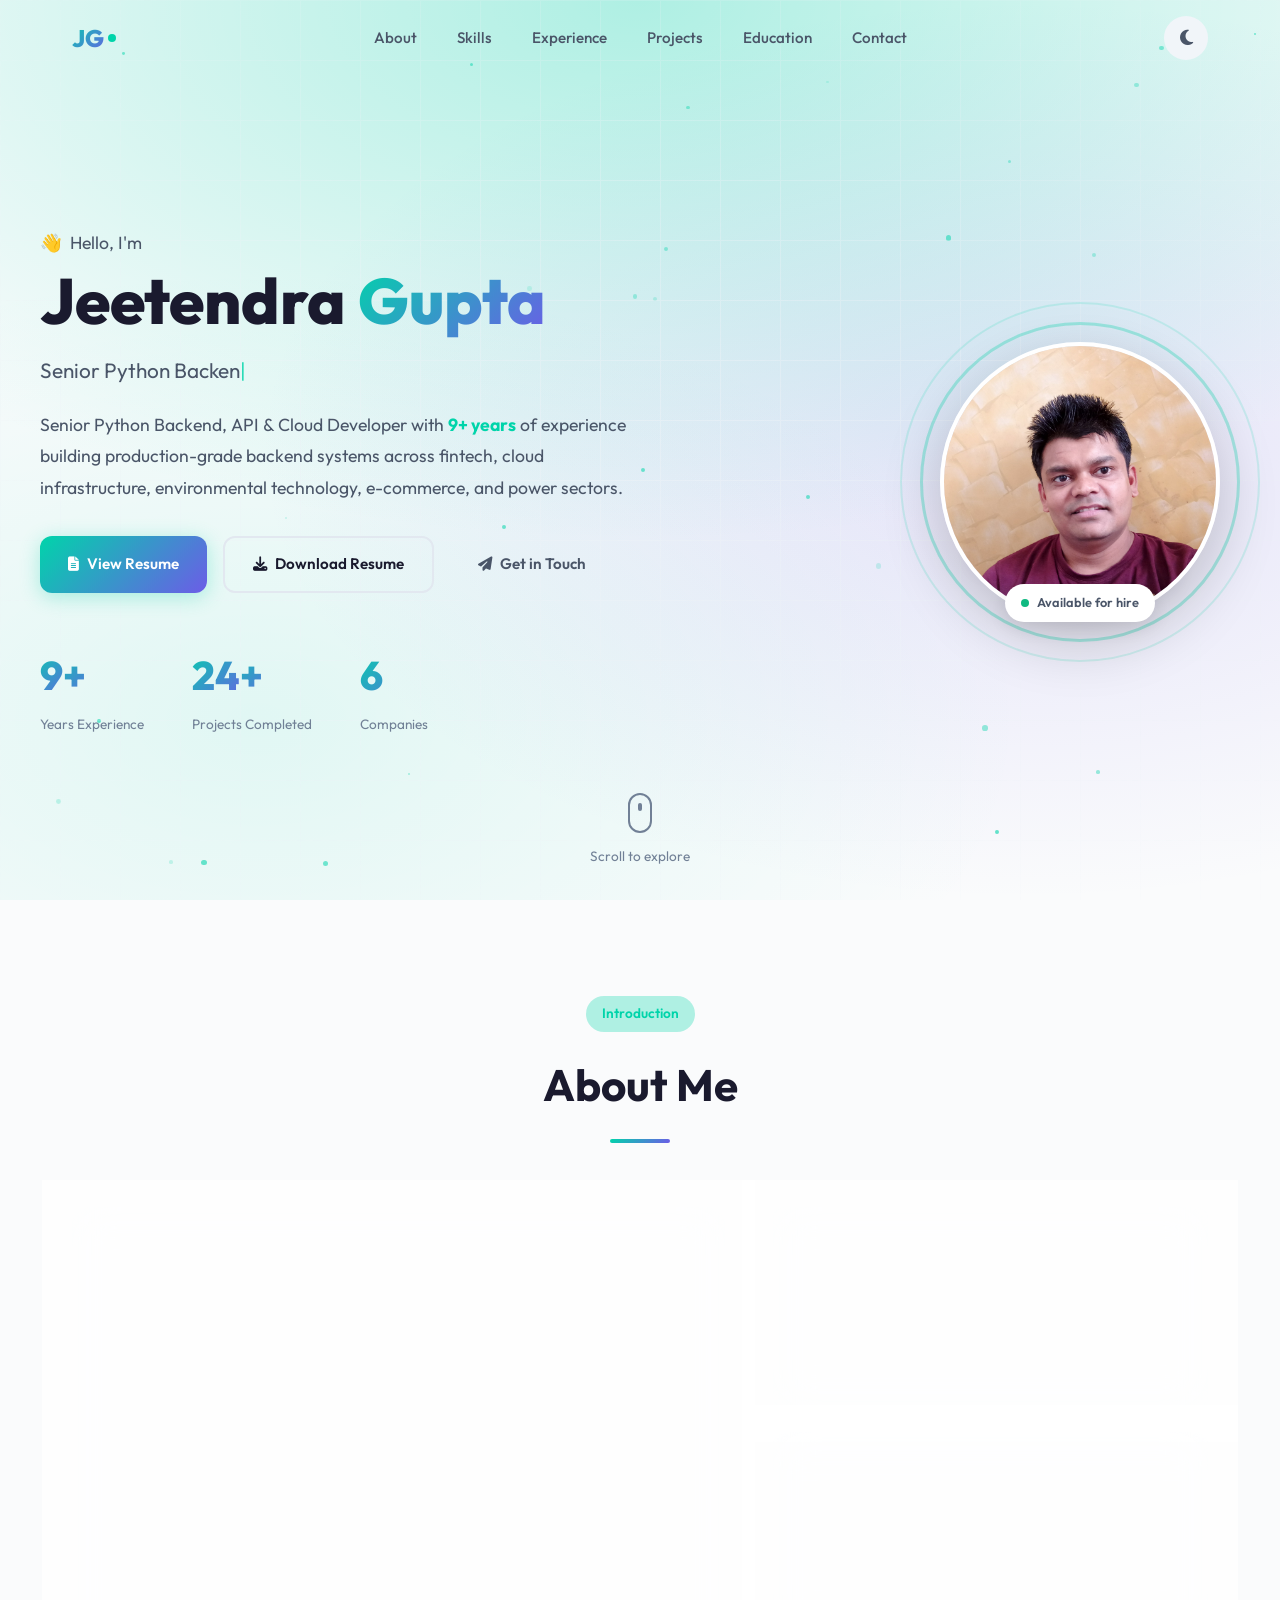
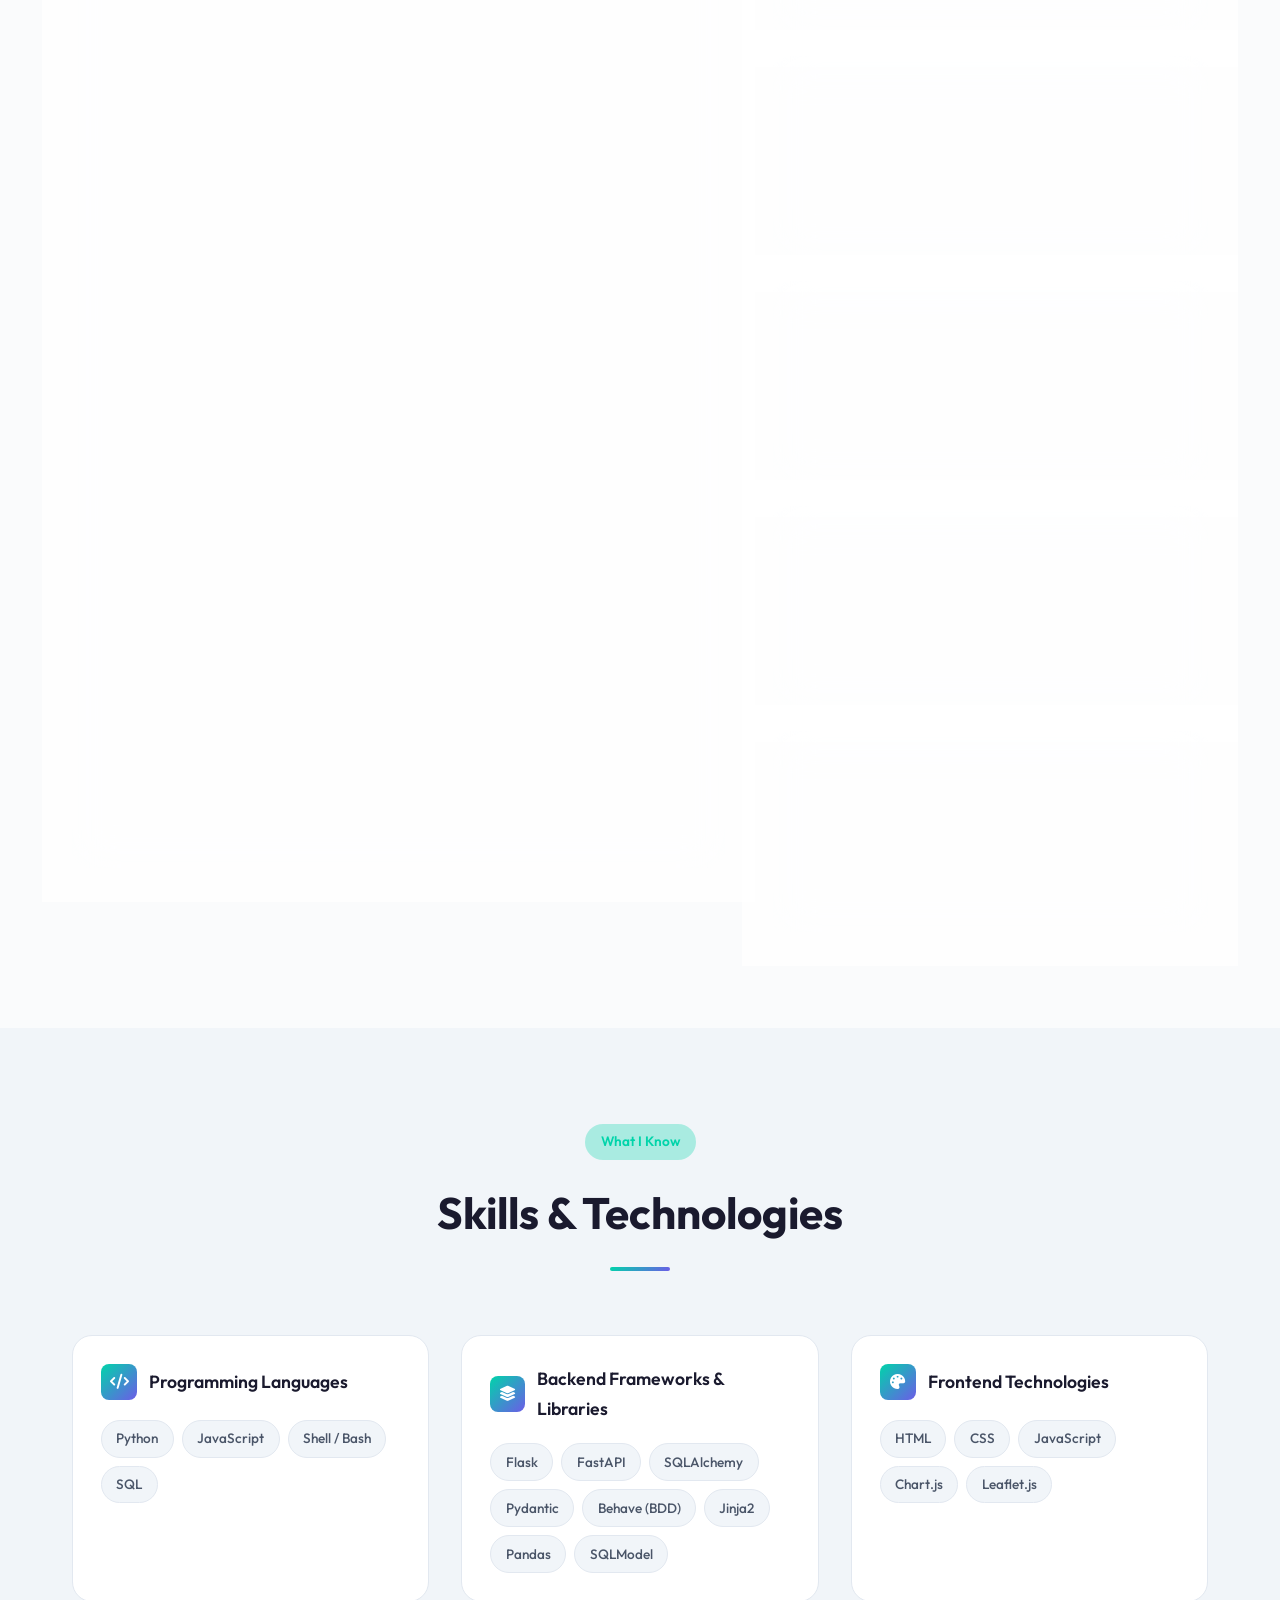
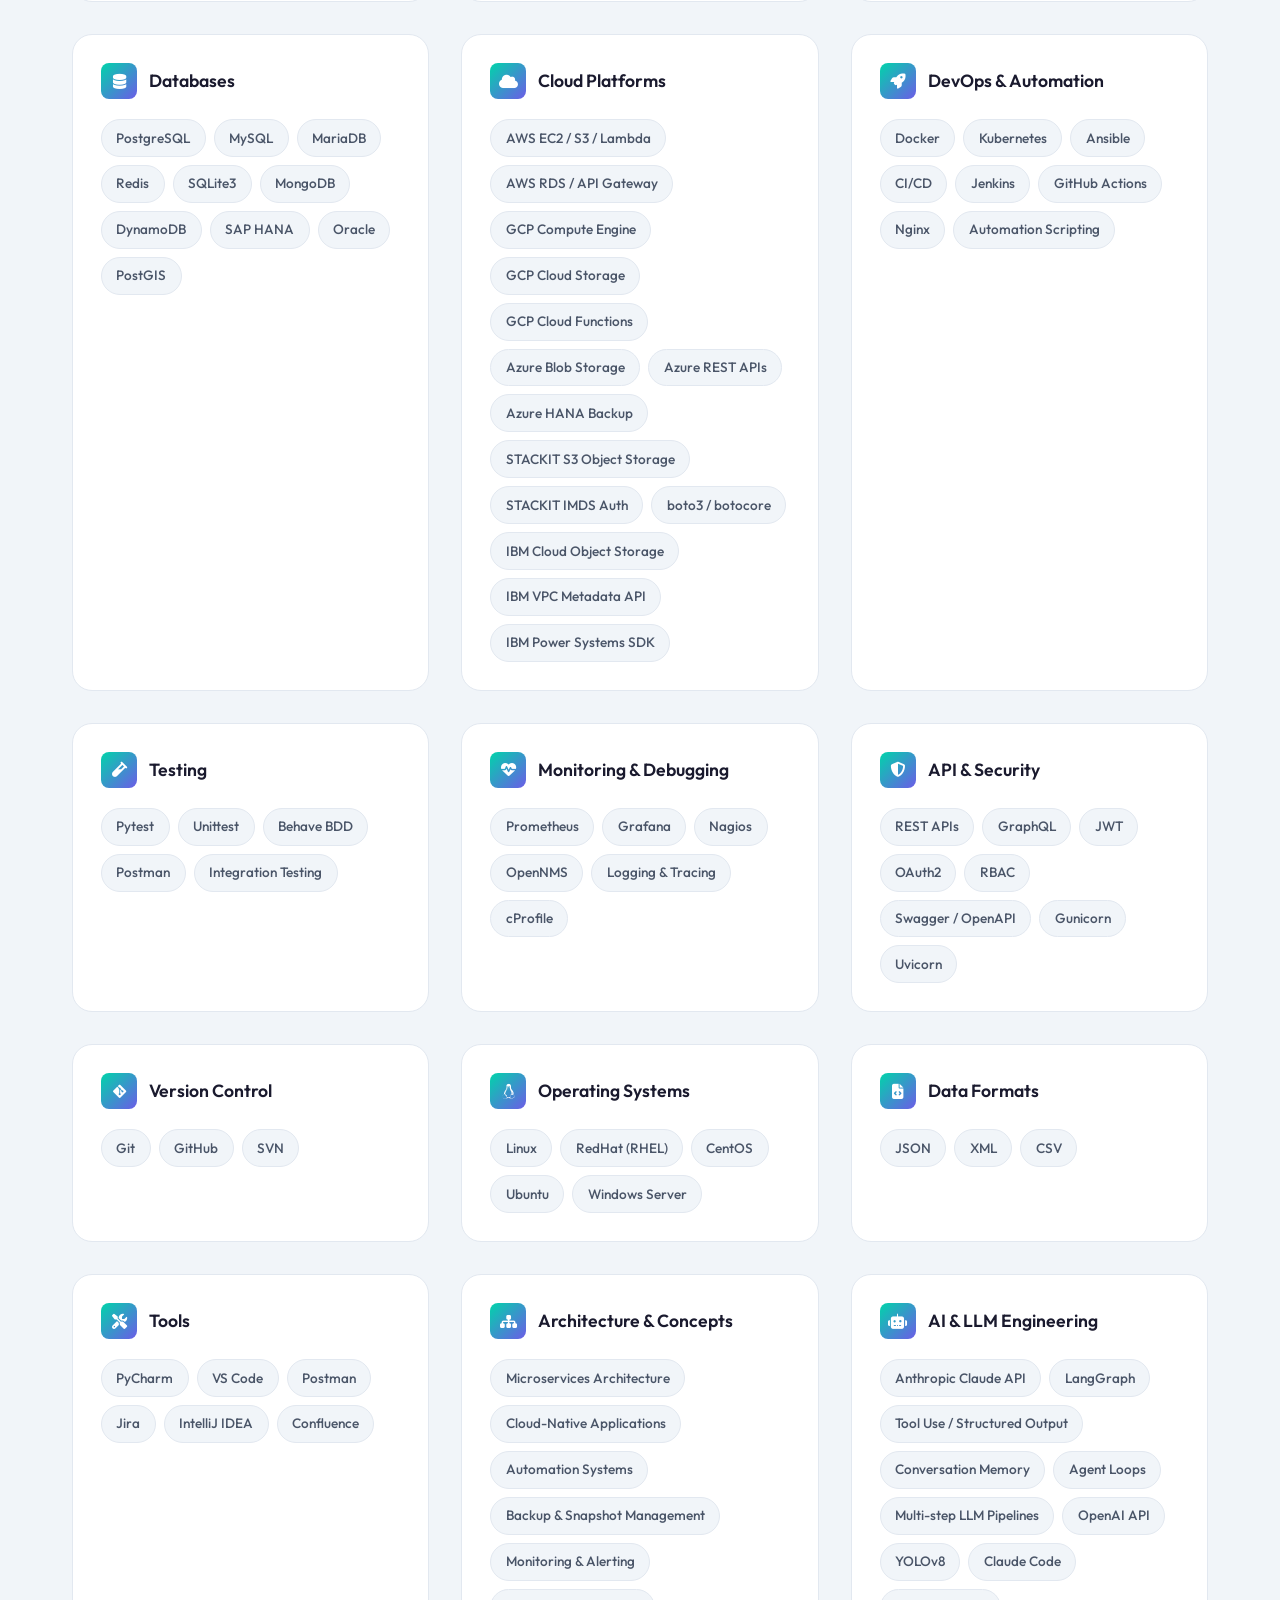
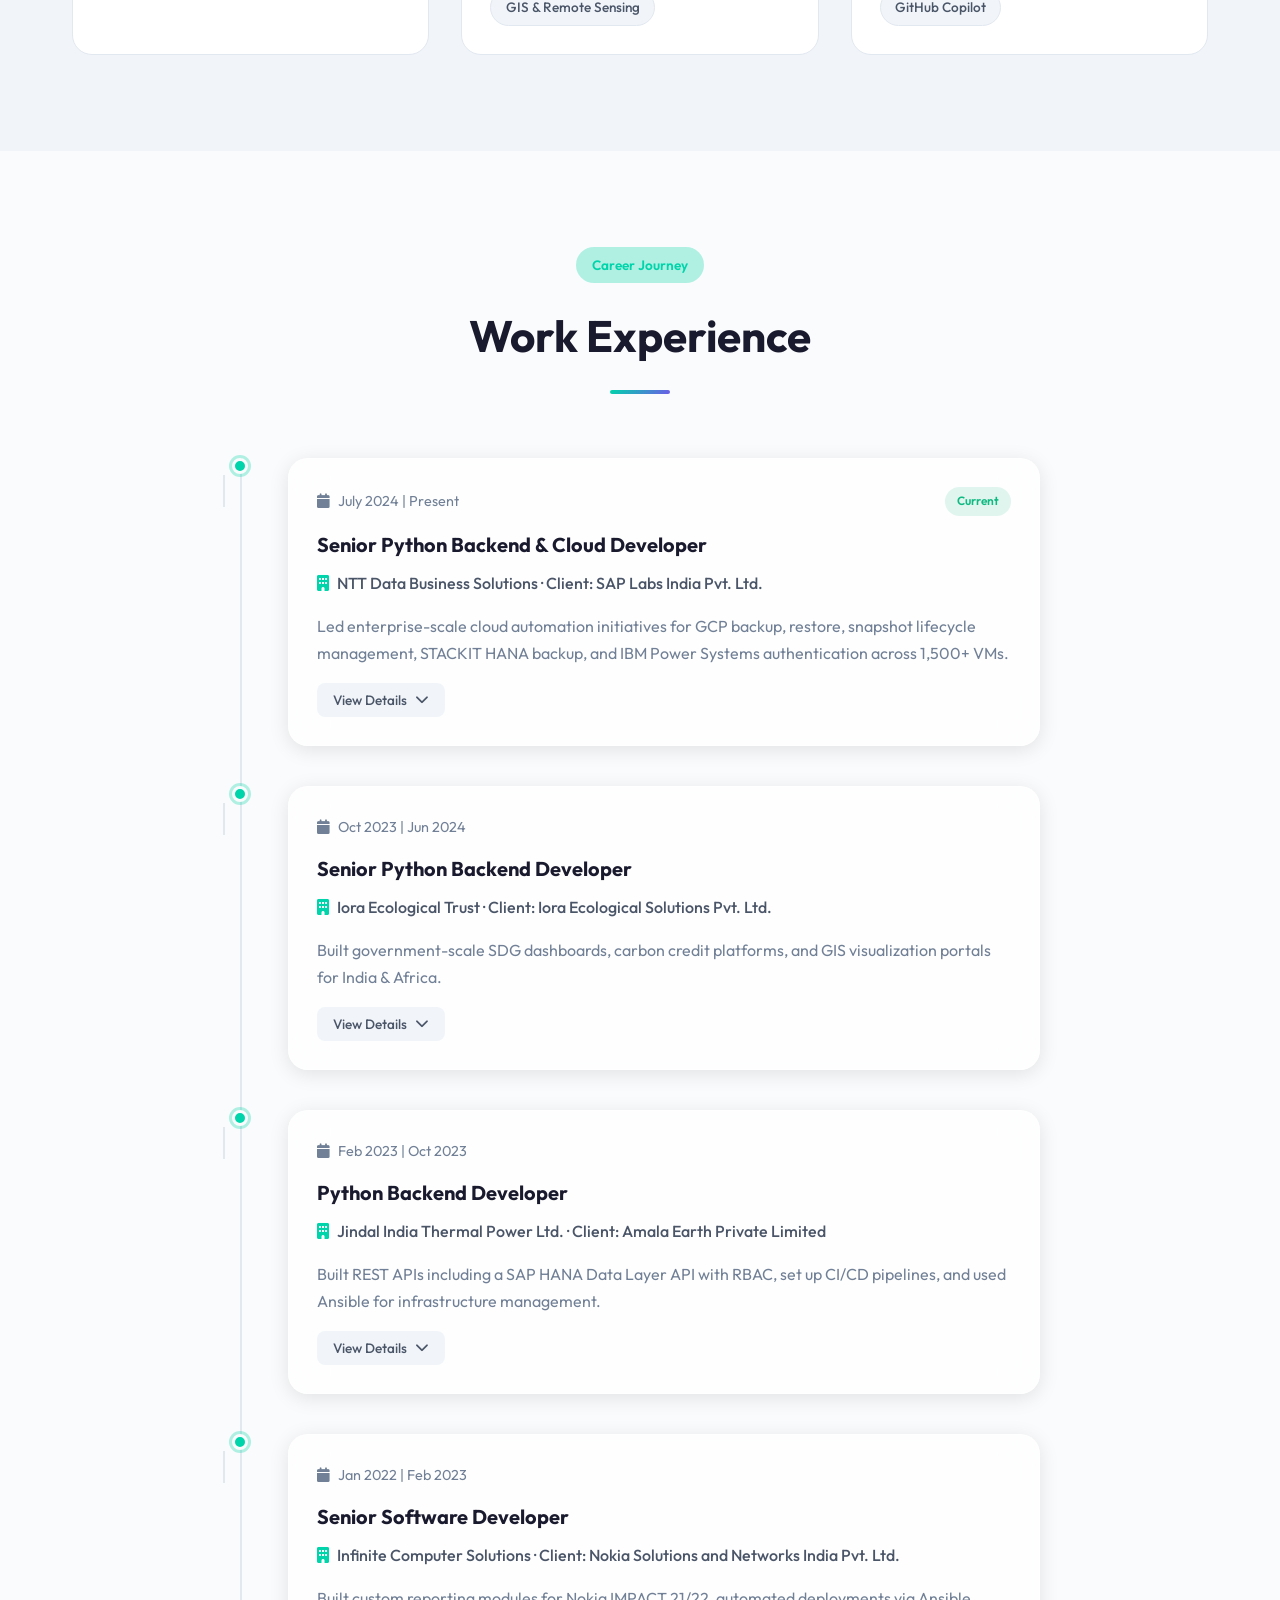
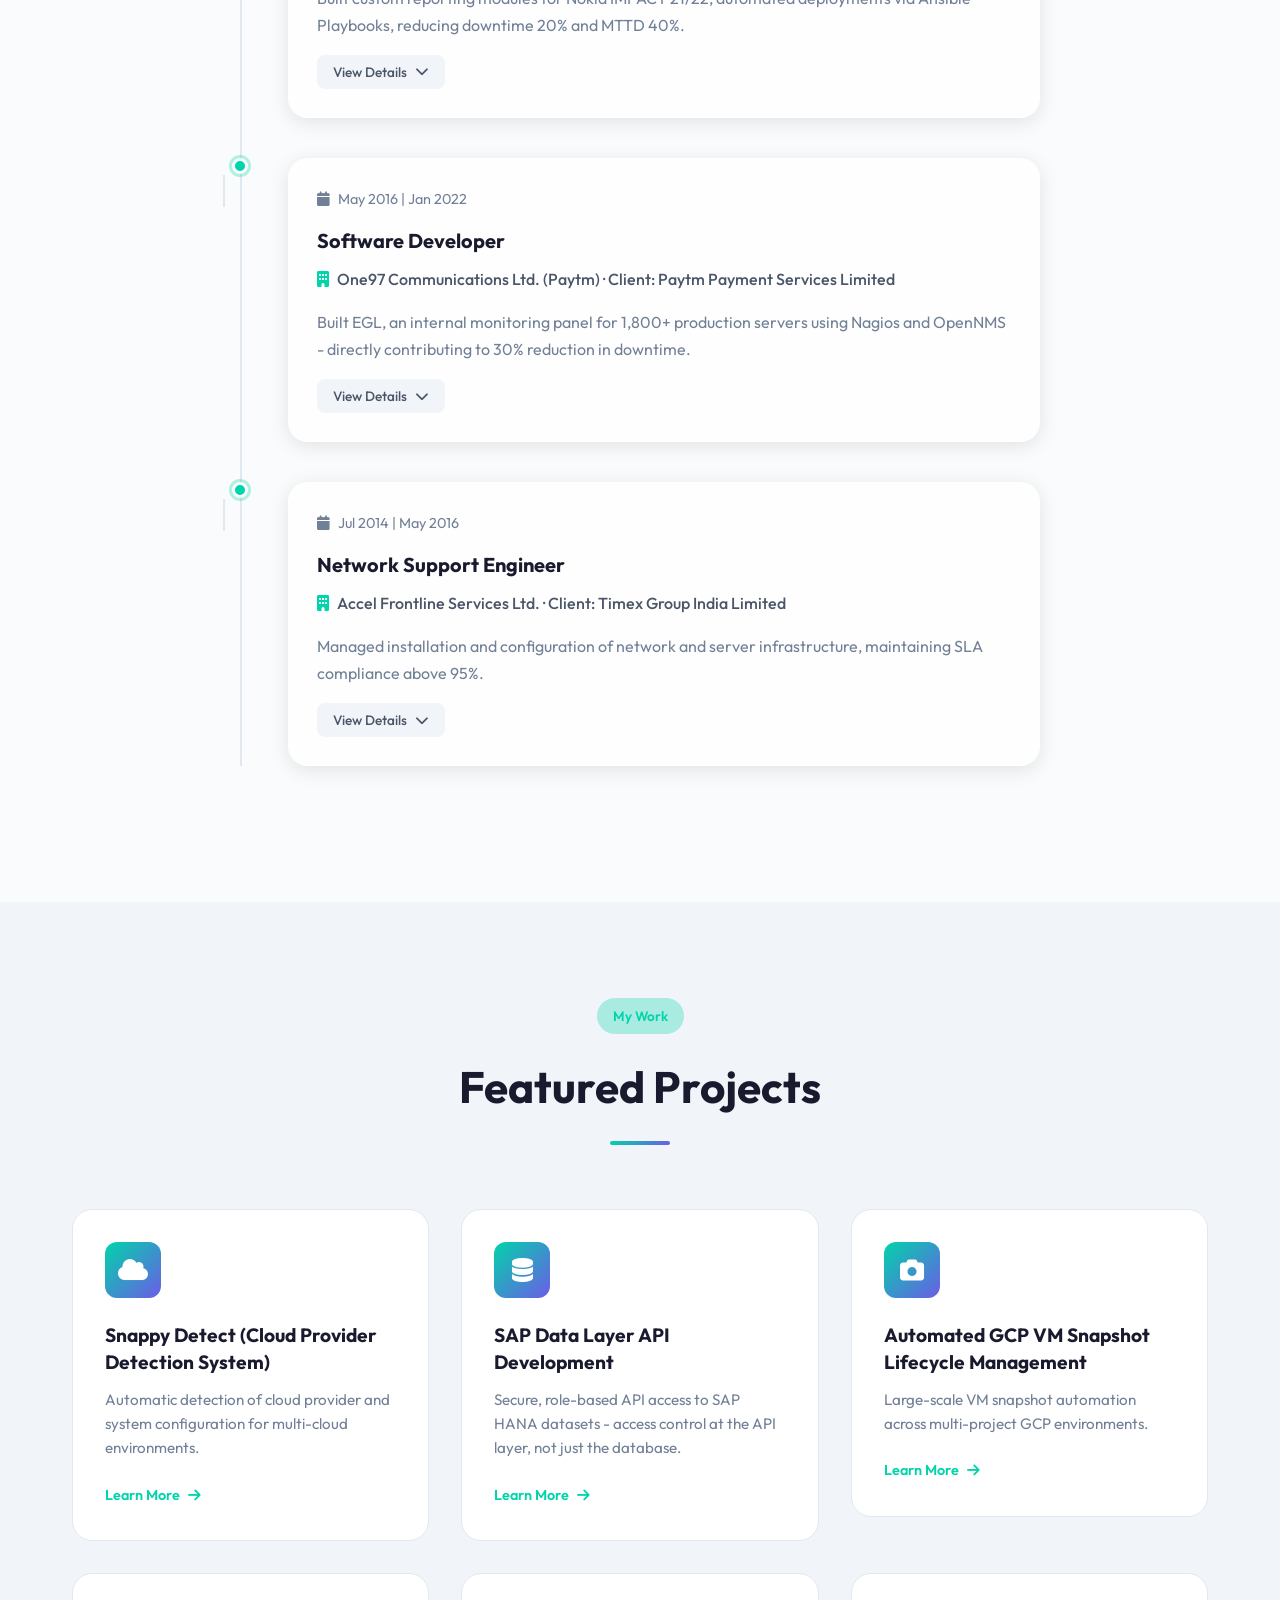
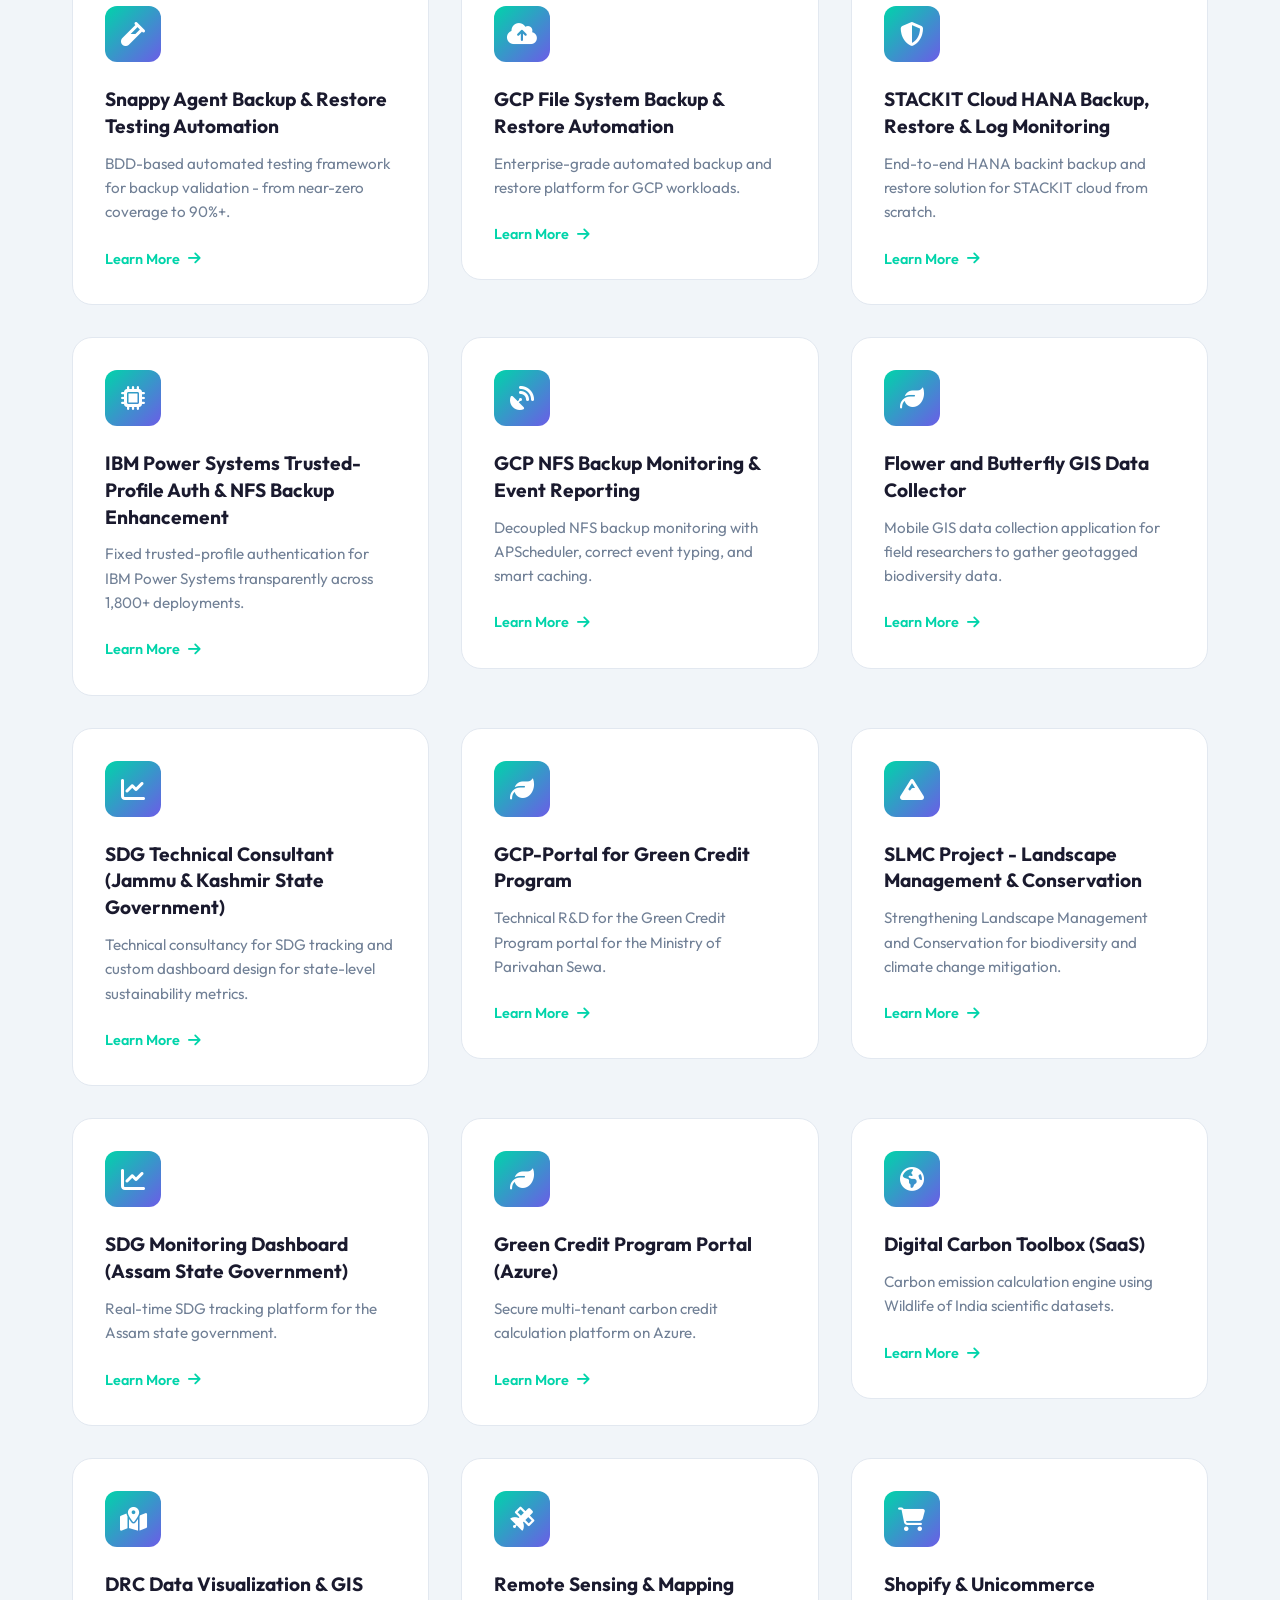
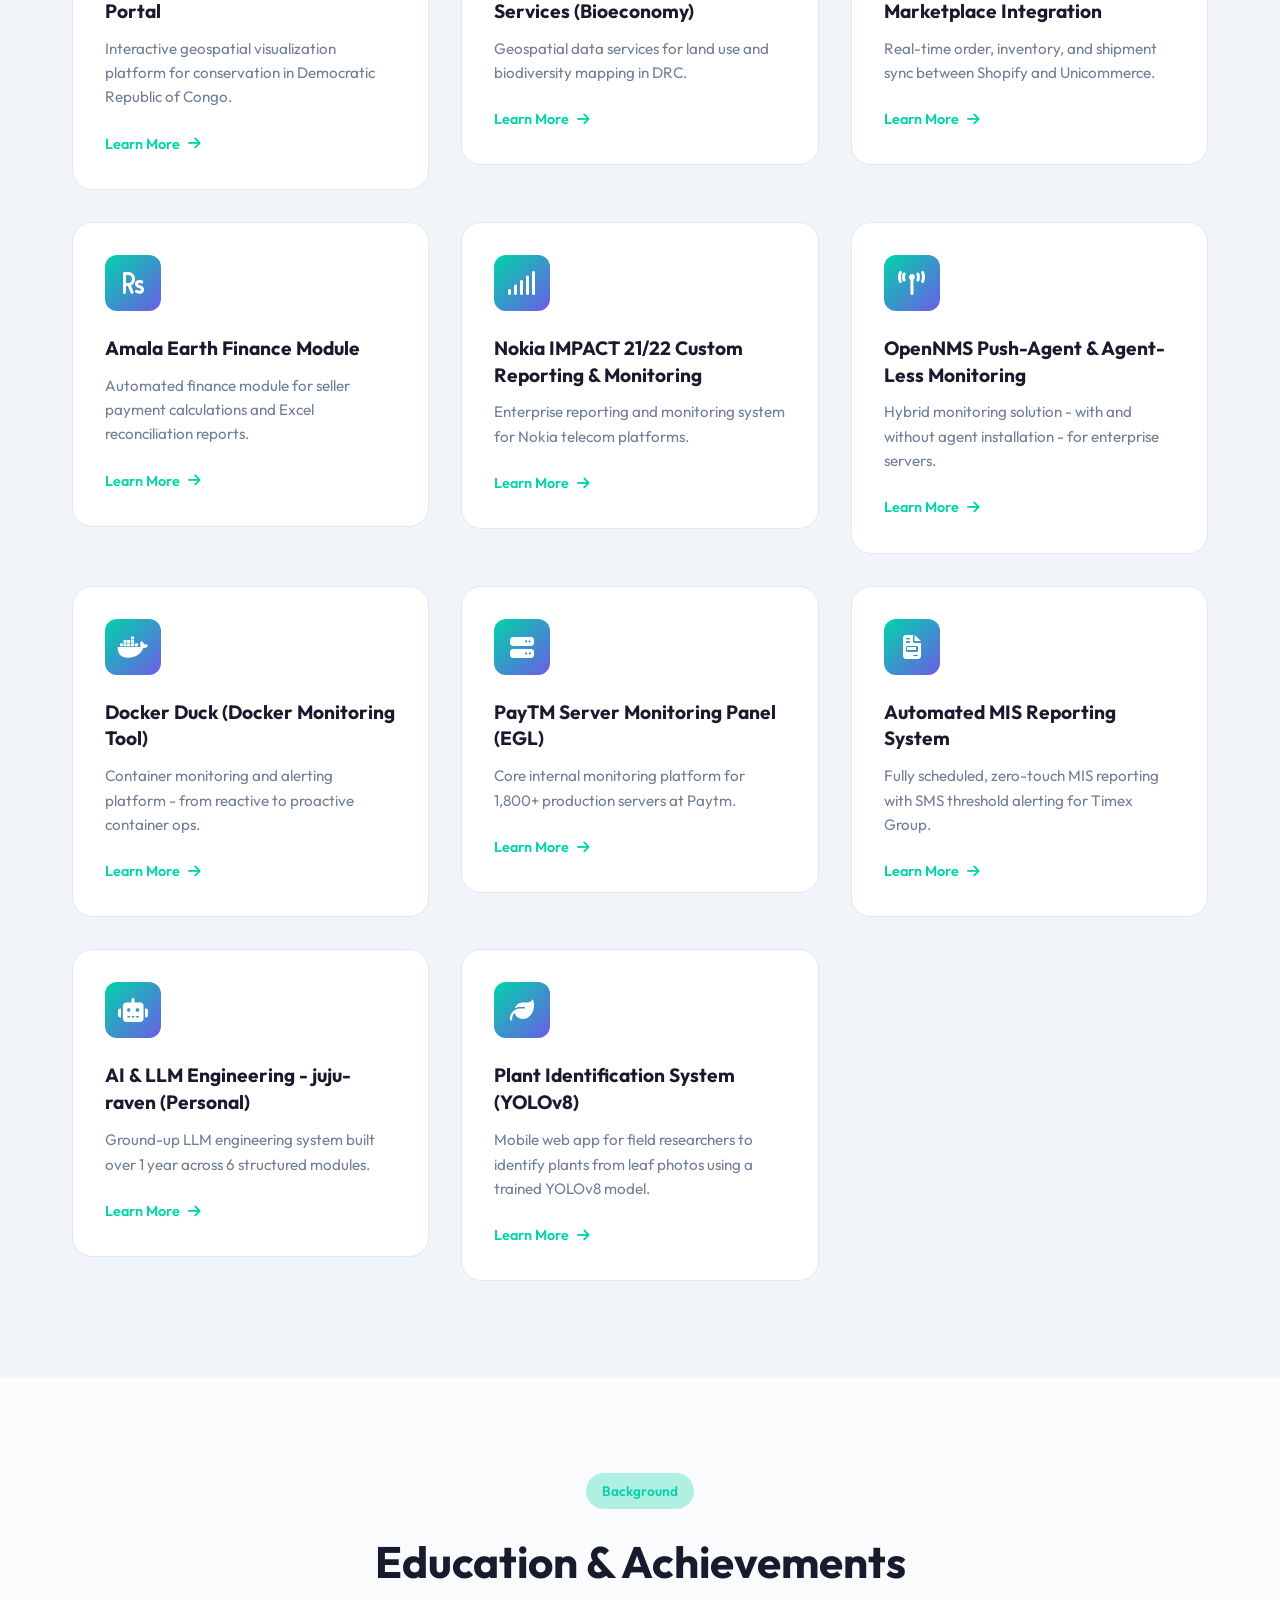
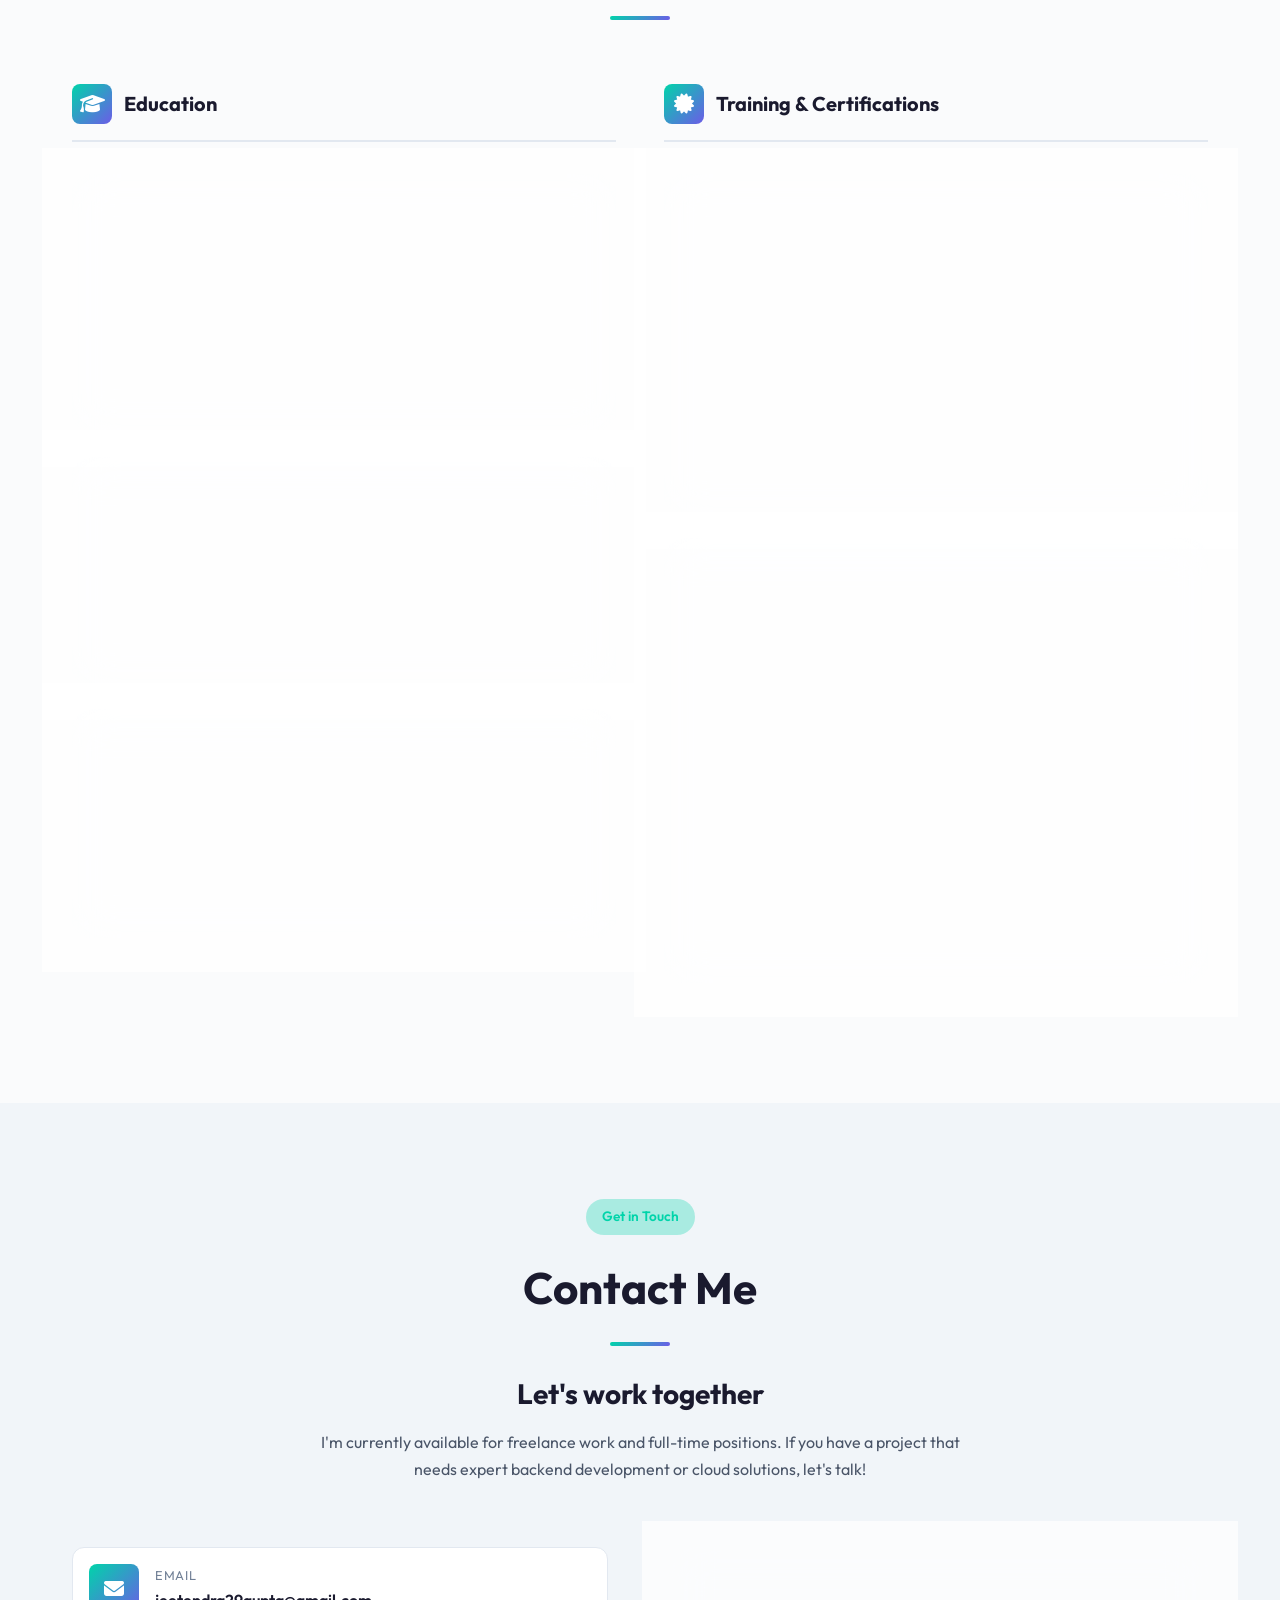
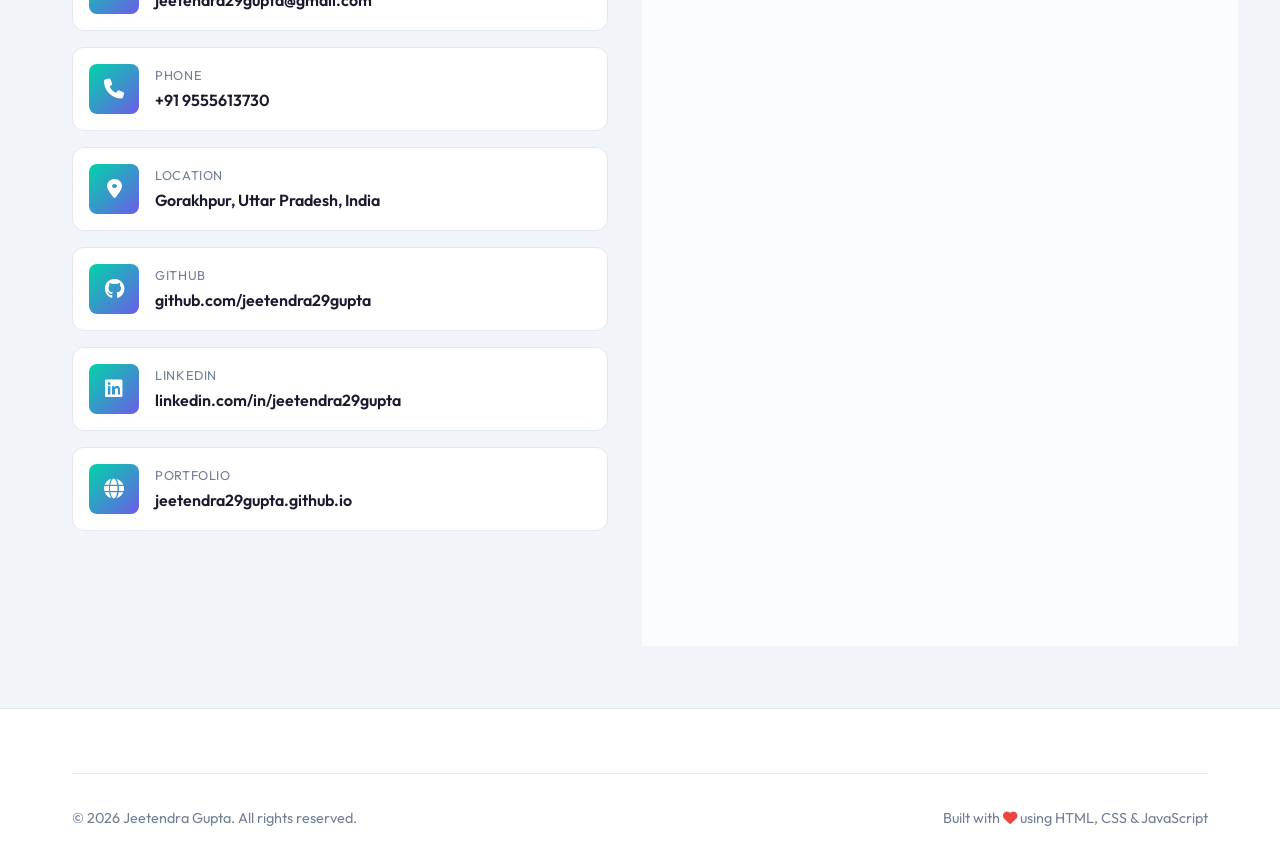
==== commit a433289a: "Add files via upload" ====
--- a/index.html
+++ b/index.html
@@ -1,1854 +1,1935 @@
-<!DOCTYPE html>
-<html lang="en">
-
-<head>
-    <meta charset="UTF-8">
-    <meta name="viewport" content="width=device-width, initial-scale=1.0">
-
-    <!-- ============================================
-         PORTFOLIO WEBSITE - Jeetendra Gupta
-         
-         STRUCTURE:
-         1. Meta tags & SEO
-         2. External resources (fonts, icons)
-         3. Navigation (sticky header with mobile menu)
-         4. Hero section (profile + intro)
-         5. About/Objective section
-         6. Skills section (categorized)
-         7. Experience timeline
-         8. Projects grid
-         9. Education & Achievements
-         10. Contact section
-         11. Footer
-         
-         TO CUSTOMIZE:
-         - Replace text content directly in HTML
-         - Update profile.jpg with your photo
-         - Update resume PDF filename
-         - Modify social links in footer/contact
-    ============================================ -->
-
-    <title>Jeetendra Gupta | Senior Python Backend, API & Cloud Developer</title>
-
-    <!-- SEO Meta Tags - Update these with your info -->
-    <meta name="description"
-          content="Senior Python Backend, API & Cloud Developer with 9+ years experience in Flask, FastAPI, AWS, GCP, STACKIT, IBM Cloud, automation and scalable systems.">
-    <meta name="keywords" content="Python Developer, Backend Developer, Flask, FastAPI, AWS, GCP, Cloud Developer, API Development">
-    <meta name="author" content="Jeetendra Gupta">
-
-    <!-- Open Graph for social sharing -->
-    <meta property="og:title" content="Jeetendra Gupta | Senior Python Backend, API & Cloud Developer">
-    <meta property="og:description" content="Senior Python Backend, API & Cloud Developer with 9+ years experience">
-    <meta property="og:type" content="website">
-
-    <!-- Google Fonts - Using Outfit for modern look -->
-    <link rel="preconnect" href="https://fonts.googleapis.com">
-    <link rel="preconnect" href="https://fonts.gstatic.com" crossorigin>
-    <link
-            href="https://fonts.googleapis.com/css2?family=Outfit:wght@300;400;500;600;700;800&family=JetBrains+Mono:wght@400;500;600&display=swap"
-            rel="stylesheet">
-
-    <!-- Font Awesome Icons -->
-    <link rel="stylesheet" href="https://cdnjs.cloudflare.com/ajax/libs/font-awesome/6.5.0/css/all.min.css">
-
-    <!-- Custom Styles -->
-    <link rel="stylesheet" href="style.css">
-</head>
-
-<body>
-<!-- ============================================
- LOADING SCREEN
- Shows briefly while page loads
-============================================ -->
-<div class="loader" id="loader">
-    <div class="loader-content">
-        <div class="loader-logo">JG</div>
-        <div class="loader-bar">
-            <div class="loader-progress"></div>
-        </div>
-    </div>
-</div>
-
-<!-- ============================================
- CURSOR FOLLOWER (Desktop only)
- Creates custom cursor effect
-============================================ -->
-<div class="cursor" id="cursor"></div>
-<div class="cursor-follower" id="cursor-follower"></div>
-
-<!-- ============================================
- NAVIGATION
- - Sticky header with glass effect
- - Mobile hamburger menu
- - Theme toggle (dark/light)
-
- TO CUSTOMIZE:
- - Update nav links to match your sections
- - Change logo text "JG" to your initials
-============================================ -->
-<header id="header">
-    <nav class="navbar">
-        <a href="#" class="logo">
-            <span class="logo-text">JG</span>
-            <span class="logo-dot"></span>
-        </a>
-
-        <ul class="nav-links" id="nav-links">
-            <li><a href="#about" class="nav-link">About</a></li>
-            <li><a href="#skills" class="nav-link">Skills</a></li>
-            <li><a href="#experience" class="nav-link">Experience</a></li>
-            <li><a href="#projects" class="nav-link">Projects</a></li>
-            <li><a href="#education" class="nav-link">Education</a></li>
-            <li><a href="#contact" class="nav-link">Contact</a></li>
-        </ul>
-
-        <div class="nav-actions">
-            <!-- Theme Toggle Button -->
-            <button class="theme-toggle" id="theme-toggle" aria-label="Toggle theme">
-                <i class="fas fa-moon" id="theme-icon"></i>
-            </button>
-
-            <!-- Mobile Menu Toggle -->
-            <button class="menu-toggle" id="menu-toggle" aria-label="Toggle menu">
-                <span class="hamburger"></span>
-            </button>
-        </div>
-    </nav>
-
-    <!-- Scroll Progress Bar -->
-    <div class="scroll-progress" id="scroll-progress"></div>
-</header>
-
-<!-- ============================================
- HERO SECTION
- - Animated intro with profile
- - Call-to-action buttons
- - Floating particles background
-
- TO CUSTOMIZE:
- - Update name and title
- - Replace profile.jpg
- - Update resume PDF link
-============================================ -->
-<section class="hero" id="hero">
-    <!-- Animated Background -->
-    <div class="hero-bg">
-        <div class="hero-gradient"></div>
-        <div class="hero-particles" id="particles"></div>
-        <div class="hero-grid"></div>
-    </div>
-
-    <div class="hero-content">
-        <div class="hero-text">
-            <p class="hero-greeting animate-slide-up">
-                <span class="wave">👋</span> Hello, I'm
-            </p>
-            <h1 class="hero-name animate-slide-up delay-1">
-                Jeetendra <span class="highlight">Gupta</span>
-            </h1>
-            <div class="hero-title animate-slide-up delay-2">
-                    <span class="typing-container">
-                        <span id="typed-text"></span>
-                        <span class="typing-cursor">|</span>
-                    </span>
-            </div>
-            <p class="hero-description animate-slide-up delay-3">
-                Senior Python Backend, API & Cloud Developer with <strong>9+ years</strong> of experience
-                building production-grade backend systems across fintech, cloud infrastructure,
-                environmental technology, e-commerce, and power sectors.
-            </p>
-            <div class="hero-cta animate-slide-up delay-4">
-                <a href="jeetendra_gupta_updated_resume.pdf" target="_blank" class="btn btn-primary">
-                    <i class="fas fa-file-alt"></i>
-                    View Resume
-                </a>
-                <a href="jeetendra_gupta_updated_resume.pdf" download class="btn btn-secondary">
-                    <i class="fas fa-download"></i>
-                    Download Resume
-                </a>
-                <a href="#contact" class="btn btn-ghost">
-                    <i class="fas fa-paper-plane"></i>
-                    Get in Touch
-                </a>
-            </div>
-            <div class="hero-stats animate-slide-up delay-5">
-                <div class="stat">
-                    <div class="stat-value">
-                        <span class="stat-number" data-count="9">0</span><span class="stat-suffix">+</span>
-                    </div>
-                    <span class="stat-label">Years Experience</span>
-                </div>
-                <div class="stat">
-                    <div class="stat-value">
-                        <span class="stat-number" data-count="24">0</span><span class="stat-suffix">+</span>
-                    </div>
-                    <span class="stat-label">Projects Completed</span>
-                </div>
-                <div class="stat">
-                    <span class="stat-number" data-count="6">0</span>
-                    <span class="stat-label">Companies</span>
-                </div>
-            </div>
-        </div>
-
-        <div class="hero-image animate-fade-in delay-2">
-            <div class="profile-wrapper">
-                <div class="profile-ring"></div>
-                <div class="profile-ring ring-2"></div>
-                <img src="profile.jpg" alt="Jeetendra Gupta - Senior Python Developer" class="profile-img">
-                <div class="profile-status">
-                    <span class="status-dot"></span>
-                    Available for hire
-                </div>
-            </div>
-            <!-- Floating Tech Icons -->
-            <div class="floating-icons">
-                <div class="float-icon" style="--delay: 0s; --x: -60px; --y: -40px;">
-                    <i class="fab fa-python"></i>
-                </div>
-                <div class="float-icon" style="--delay: 0.5s; --x: 80px; --y: -20px;">
-                    <i class="fab fa-aws"></i>
-                </div>
-                <div class="float-icon" style="--delay: 1s; --x: -80px; --y: 60px;">
-                    <i class="fab fa-docker"></i>
-                </div>
-                <div class="float-icon" style="--delay: 1.5s; --x: 70px; --y: 80px;">
-                    <i class="fab fa-google"></i>
-                </div>
-            </div>
-        </div>
-    </div>
-
-    <!-- Scroll Indicator -->
-    <div class="scroll-indicator animate-fade-in delay-5">
-        <div class="mouse">
-            <div class="mouse-wheel"></div>
-        </div>
-        <span>Scroll to explore</span>
-    </div>
-</section>
-
-<!-- ============================================
- ABOUT / OBJECTIVE SECTION
- - Professional summary
- - Key highlights
-
- TO CUSTOMIZE:
- - Update the objective bullet points
- - Modify highlight cards as needed
-============================================ -->
-<section class="section about" id="about">
-    <div class="container">
-        <div class="section-header">
-            <span class="section-tag">Introduction</span>
-            <h2 class="section-title">About Me</h2>
-            <div class="section-line"></div>
-        </div>
-
-        <div class="about-content">
-            <div class="about-text reveal-up">
-                <div class="about-card glass">
-                    <div class="about-icon">
-                        <i class="fas fa-bullseye"></i>
-                    </div>
-                    <h3>Professional Summary</h3>
-                    <ul class="objective-list">
-                        <li>
-                            <i class="fas fa-check-circle"></i>
-                            <span>Senior Python Backend, API & Cloud Developer with 9 years of experience
-                                    building production-grade backend systems across fintech, cloud infrastructure,
-                                    environmental technology, e-commerce, and power sectors.</span>
-                        </li>
-                        <li>
-                            <i class="fas fa-check-circle"></i>
-                            <span>Built a monitoring platform supporting 1,800+ Paytm servers, automated GCP backup
-                                    pipelines for 1,500+ virtual machines, and designed APIs for carbon credit platforms
-                                    used by Indian government ministries.</span>
-                        </li>
-                        <li>
-                            <i class="fas fa-check-circle"></i>
-                            <span>Core stack includes Python, Flask, FastAPI, REST APIs, PostgreSQL, Docker, GCP,
-                                    and AWS. Also experienced with STACKIT, IBM Cloud, and Azure for multi-cloud
-                                    enterprise deployments.</span>
-                        </li>
-                        <li>
-                            <i class="fas fa-check-circle"></i>
-                            <span>Delivered STACKIT Cloud HANA backup/restore from scratch, fixed IBM Power Systems
-                                    trusted-profile authentication across 1,800+ deployments, and built GCP NFS backup
-                                    monitoring with APScheduler-driven scheduling.</span>
-                        </li>
-                        <li>
-                            <i class="fas fa-check-circle"></i>
-                            <span>Built FastAPI internal services consumed by 10+ engineering teams daily. Taken
-                                    Snappy Agent BDD test coverage from near-zero to 90%+, reducing critical job
-                                    failures from 15% to 0.2%.</span>
-                        </li>
-                        <li>
-                            <i class="fas fa-check-circle"></i>
-                            <span>Implemented secure authentication and authorization mechanisms using JWT and
-                                    OAuth2 for role-based access control across multiple enterprise platforms.</span>
-                        </li>
-                        <li>
-                            <i class="fas fa-check-circle"></i>
-                            <span>Developed and maintained CI/CD pipelines using GitHub Actions, Jenkins, and
-                                    Ansible — cutting deployment times by 35% and turning manual production events
-                                    into routine, predictable processes.</span>
-                        </li>
-                        <li>
-                            <i class="fas fa-check-circle"></i>
-                            <span>Worked with relational and NoSQL databases including PostgreSQL, MySQL, Redis,
-                                    MongoDB, DynamoDB, SAP HANA, PostGIS, MariaDB, and Oracle.</span>
-                        </li>
-                        <li>
-                            <i class="fas fa-check-circle"></i>
-                            <span>Developed SDG dashboards for state governments, carbon credit platforms for Indian
-                                    government ministries, GIS visualization portals, and large-scale server monitoring
-                                    systems.</span>
-                        </li>
-                        <li>
-                            <i class="fas fa-check-circle"></i>
-                            <span>Maintains 18+ public Python repositories on GitHub covering FastAPI, Flask, GCP
-                                    automation, and geospatial tooling. Recognised with GitHub Pull Shark Badge for
-                                    consistent open-source contributions.</span>
-                        </li>
-                        <li>
-                            <i class="fas fa-check-circle"></i>
-                            <span>Good backend engineering is about writing clean, maintainable, testable, and
-                                    dependable software that other engineers can confidently build on — simple,
-                                    well-designed solutions with a strong focus on reliability, automation, and
-                                    long-term maintainability.</span>
-                        </li>
-                    </ul>
-                </div>
-            </div>
-
-            <div class="about-highlights reveal-up delay-1">
-                <div class="highlight-card glass">
-                    <div class="highlight-icon">
-                        <i class="fas fa-server"></i>
-                    </div>
-                    <h4>Backend Development</h4>
-                    <p>Expert in Python, Flask, FastAPI for building robust, production-grade APIs</p>
-                </div>
-                <div class="highlight-card glass">
-                    <div class="highlight-icon">
-                        <i class="fas fa-layer-group"></i>
-                    </div>
-                    <h4>Cloud & Automation</h4>
-                    <p>GCP, AWS, Azure, STACKIT, IBM Cloud — multi-cloud backup, monitoring & automation</p>
-                </div>
-                <div class="highlight-card glass">
-                    <div class="highlight-icon">
-                        <i class="fas fa-cloud"></i>
-                    </div>
-                    <h4>Cloud Architecture</h4>
-                    <p>Multi-cloud deployment expertise — 1,500+ GCP VMs, $18K/year storage savings</p>
-                </div>
-                <div class="highlight-card glass">
-                    <div class="highlight-icon">
-                        <i class="fas fa-cogs"></i>
-                    </div>
-                    <h4>DevOps & CI/CD</h4>
-                    <p>Docker, Kubernetes, Ansible, Jenkins, GitHub Actions for streamlined delivery</p>
-                </div>
-                <div class="highlight-card glass">
-                    <div class="highlight-icon">
-                        <i class="fas fa-database"></i>
-                    </div>
-                    <h4>Database Management</h4>
-                    <p>PostgreSQL, MySQL, MongoDB, Redis, SAP HANA, PostGIS & more</p>
-                </div>
-                <div class="highlight-card glass">
-                    <div class="highlight-icon">
-                        <i class="fas fa-plug"></i>
-                    </div>
-                    <h4>API Development</h4>
-                    <p>RESTful APIs, GraphQL, Swagger/OpenAPI, JWT, OAuth2 & RBAC</p>
-                </div>
-            </div>
-        </div>
-    </div>
-</section>
-
-<!-- ============================================
- SKILLS SECTION
- - Categorized skill groups
- - Animated skill tags
-
- TO CUSTOMIZE:
- - Add/remove skills in each category
- - Add new skill categories as needed
-============================================ -->
-<section class="section skills" id="skills">
-    <div class="container">
-        <div class="section-header">
-            <span class="section-tag">What I Know</span>
-            <h2 class="section-title">Skills & Technologies</h2>
-            <div class="section-line"></div>
-        </div>
-
-        <div class="skills-container">
-            <!-- Programming Languages -->
-            <div class="skill-category reveal-up">
-                <div class="category-header">
-                    <i class="fas fa-code"></i>
-                    <h3>Programming Languages</h3>
-                </div>
-                <div class="skill-tags">
-                    <span class="skill-tag">Python</span>
-                    <span class="skill-tag">JavaScript</span>
-                    <span class="skill-tag">Shell / Bash</span>
-                    <span class="skill-tag">SQL</span>
-                </div>
-            </div>
-
-            <!-- Backend Frameworks -->
-            <div class="skill-category reveal-up delay-1">
-                <div class="category-header">
-                    <i class="fas fa-layer-group"></i>
-                    <h3>Backend Frameworks & Libraries</h3>
-                </div>
-                <div class="skill-tags">
-                    <span class="skill-tag">Flask</span>
-                    <span class="skill-tag">FastAPI</span>
-                    <span class="skill-tag">SQLAlchemy</span>
-                    <span class="skill-tag">Pydantic</span>
-                    <span class="skill-tag">Behave (BDD)</span>
-                    <span class="skill-tag">Jinja2</span>
-                    <span class="skill-tag">Pandas</span>
-                    <span class="skill-tag">SQLModel</span>
-                </div>
-            </div>
-
-            <!-- Frontend Technologies -->
-            <div class="skill-category reveal-up delay-2">
-                <div class="category-header">
-                    <i class="fas fa-palette"></i>
-                    <h3>Frontend Technologies</h3>
-                </div>
-                <div class="skill-tags">
-                    <span class="skill-tag">HTML</span>
-                    <span class="skill-tag">CSS</span>
-                    <span class="skill-tag">JavaScript</span>
-                    <span class="skill-tag">Chart.js</span>
-                    <span class="skill-tag">Leaflet.js</span>
-                </div>
-            </div>
-
-            <!-- Databases -->
-            <div class="skill-category reveal-up">
-                <div class="category-header">
-                    <i class="fas fa-database"></i>
-                    <h3>Databases</h3>
-                </div>
-                <div class="skill-tags">
-                    <span class="skill-tag">PostgreSQL</span>
-                    <span class="skill-tag">MySQL</span>
-                    <span class="skill-tag">MariaDB</span>
-                    <span class="skill-tag">Redis</span>
-                    <span class="skill-tag">SQLite3</span>
-                    <span class="skill-tag">MongoDB</span>
-                    <span class="skill-tag">DynamoDB</span>
-                    <span class="skill-tag">SAP HANA</span>
-                    <span class="skill-tag">Oracle</span>
-                    <span class="skill-tag">PostGIS</span>
-                </div>
-            </div>
-
-            <!-- Cloud Platforms -->
-            <div class="skill-category reveal-up delay-1">
-                <div class="category-header">
-                    <i class="fas fa-cloud"></i>
-                    <h3>Cloud Platforms</h3>
-                </div>
-                <div class="skill-tags">
-                    <span class="skill-tag">AWS EC2 / S3 / Lambda</span>
-                    <span class="skill-tag">AWS RDS / API Gateway</span>
-                    <span class="skill-tag">GCP Compute Engine</span>
-                    <span class="skill-tag">GCP Cloud Storage</span>
-                    <span class="skill-tag">GCP Cloud Functions</span>
-                    <span class="skill-tag">Azure Blob Storage</span>
-                    <span class="skill-tag">Azure REST APIs</span>
-                    <span class="skill-tag">Azure HANA Backup</span>
-                    <span class="skill-tag">STACKIT S3 Object Storage</span>
-                    <span class="skill-tag">STACKIT IMDS Auth</span>
-                    <span class="skill-tag">boto3 / botocore</span>
-                    <span class="skill-tag">IBM Cloud Object Storage</span>
-                    <span class="skill-tag">IBM VPC Metadata API</span>
-                    <span class="skill-tag">IBM Power Systems SDK</span>
-                </div>
-            </div>
-
-            <!-- DevOps & Automation -->
-            <div class="skill-category reveal-up delay-2">
-                <div class="category-header">
-                    <i class="fas fa-rocket"></i>
-                    <h3>DevOps & Automation</h3>
-                </div>
-                <div class="skill-tags">
-                    <span class="skill-tag">Docker</span>
-                    <span class="skill-tag">Kubernetes</span>
-                    <span class="skill-tag">Ansible</span>
-                    <span class="skill-tag">CI/CD</span>
-                    <span class="skill-tag">Jenkins</span>
-                    <span class="skill-tag">GitHub Actions</span>
-                    <span class="skill-tag">Nginx</span>
-                    <span class="skill-tag">Automation Scripting</span>
-                </div>
-            </div>
-
-            <!-- Testing -->
-            <div class="skill-category reveal-up">
-                <div class="category-header">
-                    <i class="fas fa-vial"></i>
-                    <h3>Testing</h3>
-                </div>
-                <div class="skill-tags">
-                    <span class="skill-tag">Pytest</span>
-                    <span class="skill-tag">Unittest</span>
-                    <span class="skill-tag">Behave BDD</span>
-                    <span class="skill-tag">Postman</span>
-                    <span class="skill-tag">Integration Testing</span>
-                </div>
-            </div>
-
-            <!-- Monitoring & Debugging -->
-            <div class="skill-category reveal-up delay-1">
-                <div class="category-header">
-                    <i class="fas fa-heartbeat"></i>
-                    <h3>Monitoring & Debugging</h3>
-                </div>
-                <div class="skill-tags">
-                    <span class="skill-tag">Prometheus</span>
-                    <span class="skill-tag">Grafana</span>
-                    <span class="skill-tag">Nagios</span>
-                    <span class="skill-tag">OpenNMS</span>
-                    <span class="skill-tag">Logging & Tracing</span>
-                    <span class="skill-tag">cProfile</span>
-                </div>
-            </div>
-
-            <!-- API & Security -->
-            <div class="skill-category reveal-up delay-2">
-                <div class="category-header">
-                    <i class="fas fa-shield-alt"></i>
-                    <h3>API & Security</h3>
-                </div>
-                <div class="skill-tags">
-                    <span class="skill-tag">REST APIs</span>
-                    <span class="skill-tag">GraphQL</span>
-                    <span class="skill-tag">JWT</span>
-                    <span class="skill-tag">OAuth2</span>
-                    <span class="skill-tag">RBAC</span>
-                    <span class="skill-tag">Swagger / OpenAPI</span>
-                    <span class="skill-tag">Gunicorn</span>
-                    <span class="skill-tag">Uvicorn</span>
-                </div>
-            </div>
-
-            <!-- Version Control -->
-            <div class="skill-category reveal-up">
-                <div class="category-header">
-                    <i class="fab fa-git-alt"></i>
-                    <h3>Version Control</h3>
-                </div>
-                <div class="skill-tags">
-                    <span class="skill-tag">Git</span>
-                    <span class="skill-tag">GitHub</span>
-                    <span class="skill-tag">SVN</span>
-                </div>
-            </div>
-
-            <!-- Operating Systems -->
-            <div class="skill-category reveal-up delay-1">
-                <div class="category-header">
-                    <i class="fab fa-linux"></i>
-                    <h3>Operating Systems</h3>
-                </div>
-                <div class="skill-tags">
-                    <span class="skill-tag">Linux</span>
-                    <span class="skill-tag">RedHat (RHEL)</span>
-                    <span class="skill-tag">CentOS</span>
-                    <span class="skill-tag">Ubuntu</span>
-                    <span class="skill-tag">Windows Server</span>
-                </div>
-            </div>
-
-            <!-- Data Formats -->
-            <div class="skill-category reveal-up delay-2">
-                <div class="category-header">
-                    <i class="fas fa-file-code"></i>
-                    <h3>Data Formats</h3>
-                </div>
-                <div class="skill-tags">
-                    <span class="skill-tag">JSON</span>
-                    <span class="skill-tag">XML</span>
-                    <span class="skill-tag">CSV</span>
-                </div>
-            </div>
-
-            <!-- Tools -->
-            <div class="skill-category reveal-up">
-                <div class="category-header">
-                    <i class="fas fa-tools"></i>
-                    <h3>Tools</h3>
-                </div>
-                <div class="skill-tags">
-                    <span class="skill-tag">PyCharm</span>
-                    <span class="skill-tag">VS Code</span>
-                    <span class="skill-tag">Postman</span>
-                    <span class="skill-tag">Jira</span>
-                    <span class="skill-tag">IntelliJ IDEA</span>
-                    <span class="skill-tag">Confluence</span>
-                </div>
-            </div>
-
-            <!-- Architecture & Concepts -->
-            <div class="skill-category reveal-up delay-1">
-                <div class="category-header">
-                    <i class="fas fa-sitemap"></i>
-                    <h3>Architecture & Concepts</h3>
-                </div>
-                <div class="skill-tags">
-                    <span class="skill-tag">Microservices Architecture</span>
-                    <span class="skill-tag">Cloud-Native Applications</span>
-                    <span class="skill-tag">Automation Systems</span>
-                    <span class="skill-tag">Backup & Snapshot Management</span>
-                    <span class="skill-tag">Monitoring & Alerting</span>
-                    <span class="skill-tag">GIS & Remote Sensing</span>
-                </div>
-            </div>
-        </div>
-    </div>
-</section>
-
-<!-- ============================================
- EXPERIENCE SECTION
- - Interactive timeline
- - Expandable job details
-
- TO CUSTOMIZE:
- - Update job entries with your experience
- - Add/remove jobs as needed
- - Update dates and descriptions
-============================================ -->
-<section class="section experience" id="experience">
-    <div class="container">
-        <div class="section-header">
-            <span class="section-tag">Career Journey</span>
-            <h2 class="section-title">Work Experience</h2>
-            <div class="section-line"></div>
-        </div>
-
-        <div class="timeline">
-            <!-- NTT DATA -->
-            <div class="timeline-item reveal-up">
-                <div class="timeline-marker">
-                    <div class="marker-dot"></div>
-                    <div class="marker-line"></div>
-                </div>
-                <div class="timeline-content glass">
-                    <div class="timeline-header">
-                        <div class="timeline-date">
-                            <i class="fas fa-calendar"></i>
-                            <span>July 2024 | Present</span>
-                        </div>
-                        <span class="timeline-badge current">Current</span>
-                    </div>
-                    <h3 class="timeline-title">Senior Python Backend & Cloud Developer</h3>
-                    <h4 class="timeline-company">
-                        <i class="fas fa-building"></i>
-                        NTT Data Business Solutions · Client: SAP Labs India Pvt. Ltd.
-                    </h4>
-                    <p class="timeline-summary">
-                        Led enterprise-scale cloud automation initiatives for GCP backup, restore,
-                        snapshot lifecycle management, STACKIT HANA backup, and IBM Power Systems
-                        authentication across 1,500+ VMs.
-                    </p>
-                    <button class="expand-btn" data-expand="job-1">
-                        <span>View Details</span>
-                        <i class="fas fa-chevron-down"></i>
-                    </button>
-                    <div class="timeline-details" id="job-1">
-                        <ul>
-                            <li>Automated backup and restore for 1,500+ GCP VMs using Python, subprocess, and GCP CLI, cutting manual overhead by ~70%.</li>
-                            <li>Built full BDD test suite for Snappy Agent using Python Behave, taking critical job failures from 15% down to 0.2% and test coverage to 90%+.</li>
-                            <li>Took full ownership of GCP VM snapshot lifecycle across 20+ projects — creation, retention, and deletion now run automatically with no human involvement.</li>
-                            <li>Tightened storage retention policies, saving $18K/year in GCP storage costs (25% reduction) with no impact on recovery capability.</li>
-                            <li>Delivered end-to-end HANA backint backup, restore, and listing for STACKIT cloud from scratch — full, differential, incremental, and log backups across Scale-Up and Scale-Out systems.</li>
-                            <li>Fixed IBM Power Systems trusted-profile authentication by auto-detecting server architecture at runtime using platform.machine(), working transparently across 1,800+ existing deployments with zero config changes.</li>
-                            <li>Built FastAPI internal services consumed by 10+ engineering teams daily.</li>
-                            <li>Mentored junior developers through code reviews, focusing on reasoning behind decisions. Several have since led their own features independently.</li>
-                        </ul>
-                    </div>
-                </div>
-            </div>
-
-            <!-- IORA -->
-            <div class="timeline-item reveal-up">
-                <div class="timeline-marker">
-                    <div class="marker-dot"></div>
-                    <div class="marker-line"></div>
-                </div>
-                <div class="timeline-content glass">
-                    <div class="timeline-header">
-                        <div class="timeline-date">
-                            <i class="fas fa-calendar"></i>
-                            <span>Oct 2023 | Jun 2024</span>
-                        </div>
-                    </div>
-                    <h3 class="timeline-title">Senior Python Backend Developer</h3>
-                    <h4 class="timeline-company">
-                        <i class="fas fa-building"></i>
-                        Iora Ecological Trust · Client: Iora Ecological Solutions Pvt. Ltd.
-                    </h4>
-                    <p class="timeline-summary">
-                        Built government-scale SDG dashboards, carbon credit platforms, and
-                        GIS visualization portals for India & Africa.
-                    </p>
-                    <button class="expand-btn" data-expand="job-2">
-                        <span>View Details</span>
-                        <i class="fas fa-chevron-down"></i>
-                    </button>
-                    <div class="timeline-details" id="job-2">
-                        <ul>
-                            <li>Built the full backend for the Assam state government's SDG Monitoring Dashboard, giving planners a live view of progress across health, education, and environment.</li>
-                            <li>Served as SDG Technical Consultant for Jammu and Kashmir, working directly with government stakeholders on dashboard design and system architecture.</li>
-                            <li>Developed the Digital Carbon Toolbox (Python, Flask, PostgreSQL) for carbon emission calculations using Wildlife of India scientific datasets.</li>
-                            <li>Led technical R&D for India's Ministry of Parivahan Sewa GCP-Portal, enabling large enterprises including Reliance and Tata to calculate and report carbon credits.</li>
-                            <li>Built the DRC Visualisation Portal for the Democratic Republic of Congo, rendering environmental layers through Leaflet and Chart.js on a Python and Flask backend.</li>
-                            <li>Contributed to the SLMC biodiversity project, building remote sensing visualisations and mapping dashboards for daily ecological decision-making.</li>
-                        </ul>
-                    </div>
-                </div>
-            </div>
-
-            <!-- JINDAL -->
-            <div class="timeline-item reveal-up">
-                <div class="timeline-marker">
-                    <div class="marker-dot"></div>
-                    <div class="marker-line"></div>
-                </div>
-                <div class="timeline-content glass">
-                    <div class="timeline-header">
-                        <div class="timeline-date">
-                            <i class="fas fa-calendar"></i>
-                            <span>Feb 2023 | Oct 2023</span>
-                        </div>
-                    </div>
-                    <h3 class="timeline-title">Python Backend Developer</h3>
-                    <h4 class="timeline-company">
-                        <i class="fas fa-building"></i>
-                        Jindal India Thermal Power Ltd. · Client: Amala Earth Private Limited
-                    </h4>
-                    <p class="timeline-summary">
-                        Built REST APIs including a SAP HANA Data Layer API with RBAC, set up CI/CD
-                        pipelines, and used Ansible for infrastructure management.
-                    </p>
-                    <button class="expand-btn" data-expand="job-3">
-                        <span>View Details</span>
-                        <i class="fas fa-chevron-down"></i>
-                    </button>
-                    <div class="timeline-details" id="job-3">
-                        <ul>
-                            <li>Designed and built RESTful APIs using Flask and FastAPI, including a SAP HANA Data Layer API with role-based access control.</li>
-                            <li>Set up automated CI/CD pipelines that cut deployment time by 35% — deployments changed from manual and inconsistent to routine and predictable.</li>
-                            <li>Used Ansible for preventive maintenance, system upgrades, and server configuration management.</li>
-                            <li>Built reporting modules in HTML, CSS, and JavaScript for plant engineers — prioritising clarity for non-developer end users.</li>
-                            <li>Ran code reviews and mentored junior team members, pushing for consistent API design standards across the team.</li>
-                        </ul>
-                    </div>
-                </div>
-            </div>
-
-            <!-- INFINITE -->
-            <div class="timeline-item reveal-up">
-                <div class="timeline-marker">
-                    <div class="marker-dot"></div>
-                    <div class="marker-line"></div>
-                </div>
-                <div class="timeline-content glass">
-                    <div class="timeline-header">
-                        <div class="timeline-date">
-                            <i class="fas fa-calendar"></i>
-                            <span>Jan 2022 | Feb 2023</span>
-                        </div>
-                    </div>
-                    <h3 class="timeline-title">Senior Software Developer</h3>
-                    <h4 class="timeline-company">
-                        <i class="fas fa-building"></i>
-                        Infinite Computer Solutions · Client: Nokia Solutions and Networks India Pvt. Ltd.
-                    </h4>
-                    <p class="timeline-summary">
-                        Built custom reporting modules for Nokia IMPACT 21/22, automated deployments
-                        via Ansible Playbooks, reducing downtime 20% and MTTD 40%.
-                    </p>
-                    <button class="expand-btn" data-expand="job-4">
-                        <span>View Details</span>
-                        <i class="fas fa-chevron-down"></i>
-                    </button>
-                    <div class="timeline-details" id="job-4">
-                        <ul>
-                            <li>Built custom Python reporting modules for Nokia IMPACT 21/22 enabling real-time SQL query execution — previously custom reports required raising a ticket and waiting days.</li>
-                            <li>Deployed Nokia IMPACT, MariaDB, Oracle, and Nagios across multiple hosts using Ansible Playbooks, bringing system downtime down by 20%.</li>
-                            <li>Wrote monitoring tools with automatic email escalation when thresholds were hit, reducing mean time to detect issues by 40%.</li>
-                            <li>Onboarded new developers and wrote proper documentation.</li>
-                            <li>Recognised with Best Performer of the Month (Sep 2022) and Spark Award (Q2 2022) for outstanding delivery and client satisfaction.</li>
-                        </ul>
-                    </div>
-                </div>
-            </div>
-
-            <!-- PAYTM -->
-            <div class="timeline-item reveal-up">
-                <div class="timeline-marker">
-                    <div class="marker-dot"></div>
-                    <div class="marker-line"></div>
-                </div>
-                <div class="timeline-content glass">
-                    <div class="timeline-header">
-                        <div class="timeline-date">
-                            <i class="fas fa-calendar"></i>
-                            <span>May 2016 | Jan 2022</span>
-                        </div>
-                    </div>
-                    <h3 class="timeline-title">Software Developer</h3>
-                    <h4 class="timeline-company">
-                        <i class="fas fa-building"></i>
-                        One97 Communications Ltd. (Paytm) · Client: Paytm Payment Services Limited
-                    </h4>
-                    <p class="timeline-summary">
-                        Built EGL, an internal monitoring panel for 1,800+ production servers using
-                        Nagios and OpenNMS — directly contributing to 30% reduction in downtime.
-                    </p>
-                    <button class="expand-btn" data-expand="job-5">
-                        <span>View Details</span>
-                        <i class="fas fa-chevron-down"></i>
-                    </button>
-                    <div class="timeline-details" id="job-5">
-                        <ul>
-                            <li>Built EGL, the Paytm ops team's server monitoring panel tracking 1,800+ production servers using Nagios and OpenNMS — became a core internal tool.</li>
-                            <li>Automated hardware inventory tracking and real-time critical event alerting, contributing to a 30% reduction in production downtime.</li>
-                            <li>Developed Flask REST APIs for operational dashboards used by 200+ engineers and operations staff daily.</li>
-                            <li>Led a codebase modernisation effort, upgrading legacy Python services, reducing technical debt across the team.</li>
-                            <li>Learned to translate vague requirements into maintainable solutions through close collaboration with product, UAT, and dev teams.</li>
-                        </ul>
-                    </div>
-                </div>
-            </div>
-
-            <!-- ACCEL -->
-            <div class="timeline-item reveal-up">
-                <div class="timeline-marker">
-                    <div class="marker-dot"></div>
-                    <div class="marker-line"></div>
-                </div>
-                <div class="timeline-content glass">
-                    <div class="timeline-header">
-                        <div class="timeline-date">
-                            <i class="fas fa-calendar"></i>
-                            <span>Jul 2014 | May 2016</span>
-                        </div>
-                    </div>
-                    <h3 class="timeline-title">Network Support Engineer</h3>
-                    <h4 class="timeline-company">
-                        <i class="fas fa-building"></i>
-                        Accel Frontline Services Ltd. · Client: Timex Group India Limited
-                    </h4>
-                    <p class="timeline-summary">
-                        Managed installation and configuration of network and server infrastructure,
-                        maintaining SLA compliance above 95%.
-                    </p>
-                    <button class="expand-btn" data-expand="job-6">
-                        <span>View Details</span>
-                        <i class="fas fa-chevron-down"></i>
-                    </button>
-                    <div class="timeline-details" id="job-6">
-                        <ul>
-                            <li>Handled installation and configuration of network hubs, web servers, and storage servers, maintaining SLA compliance above 95%.</li>
-                            <li>Wrote Python scripts to automate repetitive reporting tasks — freeing up team time and sparking long-term interest in automation.</li>
-                            <li>Prepared thorough post-mortems for network failures, building the habit of documenting root causes and fixes properly.</li>
-                            <li>Diagnosed and resolved network issues across hardware, software, and connectivity, giving strong grounding in understanding systems from the bottom up.</li>
-                        </ul>
-                    </div>
-                </div>
-            </div>
-        </div>
-    </div>
-</section>
-
-<!-- ============================================
- PROJECTS SECTION
- - Project cards with hover effects
- - Expandable details
- - Tech stack tags
-
- TO CUSTOMIZE:
- - Update project information
- - Add new project cards following the same pattern
- - Update tech stack tags
-============================================ -->
-<section class="section projects" id="projects">
-    <div class="container">
-        <div class="section-header">
-            <span class="section-tag">My Work</span>
-            <h2 class="section-title">Featured Projects</h2>
-            <div class="section-line"></div>
-        </div>
-
-        <div class="projects-grid">
-
-            <!-- Project 1 -->
-            <div class="project-card reveal-up">
-                <div class="project-icon">
-                    <i class="fas fa-cloud"></i>
-                </div>
-                <h3 class="project-title">Snappy Detect (Cloud Provider Detection System)</h3>
-                <p class="project-description">
-                    Automatic detection of cloud provider and system configuration for multi-cloud environments.
-                </p>
-                <button class="project-expand" data-expand="proj-1">
-                    <span>Learn More</span>
-                    <i class="fas fa-arrow-right"></i>
-                </button>
-                <div class="project-details" id="proj-1">
-                    <ul>
-                        <li>Built automatic detection of cloud provider by analyzing file paths and installed CLI tools.</li>
-                        <li>Enabled OS version detection to trigger OS-specific commands.</li>
-                        <li>Incorporated detection of installed databases, services, and RPMs.</li>
-                        <li>Displayed results in user-friendly table format in terminal.</li>
-                        <li>Added option to export data in JSON format.</li>
-                        <li>Improved operational efficiency for multi-cloud environments.</li>
-                    </ul>
-                    <div class="project-tech">
-                        <span>Python</span>
-                        <span>Shell</span>
-                        <span>JSON</span>
-                        <span>Terminal & Crontab</span>
-                    </div>
-                </div>
-            </div>
-
-            <!-- Project 2 -->
-            <div class="project-card reveal-up delay-1">
-                <div class="project-icon">
-                    <i class="fas fa-database"></i>
-                </div>
-                <h3 class="project-title">SAP Data Layer API Development</h3>
-                <p class="project-description">
-                    Secure, role-based API access to SAP HANA datasets — access control at the API layer,
-                    not just the database.
-                </p>
-                <button class="project-expand" data-expand="proj-2">
-                    <span>Learn More</span>
-                    <i class="fas fa-arrow-right"></i>
-                </button>
-                <div class="project-details" id="proj-2">
-                    <ul>
-                        <li>Designed role-based APIs on top of SAP HANA so each user group could only access what they were actually allowed to see.</li>
-                        <li>Tuned queries for large-scale datasets, bringing latency down noticeably for high-volume data access used by multiple SAP engineering teams.</li>
-                        <li>Kept API design clean and Swagger documentation thorough so teams could integrate without repeated hand-holding.</li>
-                    </ul>
-                    <div class="project-tech">
-                        <span>Python</span>
-                        <span>FastAPI</span>
-                        <span>SAP HANA</span>
-                        <span>OAuth2</span>
-                        <span>RBAC</span>
-                    </div>
-                </div>
-            </div>
-
-            <!-- Project 3 -->
-            <div class="project-card reveal-up delay-2">
-                <div class="project-icon">
-                    <i class="fas fa-camera"></i>
-                </div>
-                <h3 class="project-title">Automated GCP VM Snapshot Lifecycle Management</h3>
-                <p class="project-description">
-                    Large-scale VM snapshot automation across multi-project GCP environments.
-                </p>
-                <button class="project-expand" data-expand="proj-3">
-                    <span>Learn More</span>
-                    <i class="fas fa-arrow-right"></i>
-                </button>
-                <div class="project-details" id="proj-3">
-                    <ul>
-                        <li>Wrote Python scripts to automate VM snapshot creation, retention enforcement, and deletion across the entire GCP fleet — no human involvement required.</li>
-                        <li>Set retention policies that had been too broadly configured, cutting storage costs by ~25% without impact on recovery capability.</li>
-                        <li>Added error handling and alerting so the team gets notified immediately when a snapshot job fails.</li>
-                    </ul>
-                    <div class="project-tech">
-                        <span>Python</span>
-                        <span>GCP SDK</span>
-                        <span>gcloud CLI</span>
-                    </div>
-                </div>
-            </div>
-
-            <!-- Project 4 -->
-            <div class="project-card reveal-up">
-                <div class="project-icon">
-                    <i class="fas fa-vial"></i>
-                </div>
-                <h3 class="project-title">Snappy Agent Backup & Restore Testing Automation</h3>
-                <p class="project-description">
-                    BDD-based automated testing framework for backup validation — from near-zero coverage to 90%+.
-                </p>
-                <button class="project-expand" data-expand="proj-4">
-                    <span>Learn More</span>
-                    <i class="fas fa-arrow-right"></i>
-                </button>
-                <div class="project-details" id="proj-4">
-                    <ul>
-                        <li>Built the full BDD test suite using Python Behave, covering backup, restore, and edge-case scenarios end to end.</li>
-                        <li>Authored reusable feature files and step definitions so regressions in core backup paths are caught automatically before reaching production.</li>
-                        <li>Critical job failures dropped from 15% to 0.2%; testing cycle time reduced by ~70%.</li>
-                        <li>Integrated automation into CI/CD pipelines — runs on every push.</li>
-                    </ul>
-                    <div class="project-tech">
-                        <span>Python</span>
-                        <span>Behave</span>
-                        <span>CI/CD</span>
-                    </div>
-                </div>
-            </div>
-
-            <!-- Project 5 -->
-            <div class="project-card reveal-up delay-1">
-                <div class="project-icon">
-                    <i class="fas fa-cloud-upload-alt"></i>
-                </div>
-                <h3 class="project-title">GCP File System Backup & Restore Automation</h3>
-                <p class="project-description">
-                    Enterprise-grade automated backup and restore platform for GCP workloads.
-                </p>
-                <button class="project-expand" data-expand="proj-5">
-                    <span>Learn More</span>
-                    <i class="fas fa-arrow-right"></i>
-                </button>
-                <div class="project-details" id="proj-5">
-                    <ul>
-                        <li>Rewrote manual, fragile GCP backup/restore process in Python using subprocess and GCP CLI — now runs unattended on schedule.</li>
-                        <li>Integrated with GCP Cloud Storage to make disaster recovery workflows reliable and repeatable across the environment.</li>
-                        <li>Added logging, alerts, retry, rollback, and audit trails. Replaced scripts that required constant babysitting.</li>
-                    </ul>
-                    <div class="project-tech">
-                        <span>Python</span>
-                        <span>GCP SDK</span>
-                        <span>gcloud CLI</span>
-                        <span>Cloud Storage</span>
-                    </div>
-                </div>
-            </div>
-
-            <!-- Project 6 - NEW: STACKIT -->
-            <div class="project-card reveal-up delay-2">
-                <div class="project-icon">
-                    <i class="fas fa-shield-alt"></i>
-                </div>
-                <h3 class="project-title">STACKIT Cloud HANA Backup, Restore & Log Monitoring</h3>
-                <p class="project-description">
-                    End-to-end HANA backint backup and restore solution for STACKIT cloud from scratch.
-                </p>
-                <button class="project-expand" data-expand="proj-6">
-                    <span>Learn More</span>
-                    <i class="fas fa-arrow-right"></i>
-                </button>
-                <div class="project-details" id="proj-6">
-                    <ul>
-                        <li>Delivered full HANA backint backup, restore, and listing for STACKIT cloud from scratch — full, differential, incremental, and log backups across Scale-Up and Scale-Out systems.</li>
-                        <li>Wired STACKIT IMDS-based service account auth and used botocore RefreshableCredentials so tokens auto-refresh throughout long-running backups — fixing silent mid-backup failures.</li>
-                        <li>Tracked down and fixed multiple bugs including wrong S3 key prefixes, PartSizeMB exceeding S3 multipart limits, and a vendor issue in ne.db-hdbbackint v0.8.2 requiring a --backintVersion workaround.</li>
-                        <li>Wired HANA log backup reporting into Octobus and TIC eventing; registered STACKIT detector classes in snappy-detect.</li>
-                    </ul>
-                    <div class="project-tech">
-                        <span>Python</span>
-                        <span>boto3</span>
-                        <span>botocore</span>
-                        <span>STACKIT IMDS Auth</span>
-                        <span>S3 Object Storage</span>
-                        <span>SAP HANA</span>
-                        <span>Behave BDD</span>
-                    </div>
-                </div>
-            </div>
-
-            <!-- Project 7 - NEW: IBM Power Systems -->
-            <div class="project-card reveal-up">
-                <div class="project-icon">
-                    <i class="fas fa-microchip"></i>
-                </div>
-                <h3 class="project-title">IBM Power Systems Trusted-Profile Auth & NFS Backup Enhancement</h3>
-                <p class="project-description">
-                    Fixed trusted-profile authentication for IBM Power Systems transparently across 1,800+ deployments.
-                </p>
-                <button class="project-expand" data-expand="proj-7">
-                    <span>Learn More</span>
-                    <i class="fas fa-arrow-right"></i>
-                </button>
-                <div class="project-details" id="proj-7">
-                    <ul>
-                        <li>Fixed trusted-profile auth by auto-detecting server architecture at runtime using platform.machine() and routing to the correct metadata endpoint — works across 1,800+ existing deployments with zero config changes.</li>
-                        <li>Added the --include-nfs option to snappy-agent for IBM and ACS providers so teams can trigger ad-hoc NFS filesystem backups from the CLI.</li>
-                    </ul>
-                    <div class="project-tech">
-                        <span>Python</span>
-                        <span>IBM Cloud Metadata API</span>
-                        <span>IBM VPC API</span>
-                        <span>IBM Power Systems SDK</span>
-                        <span>platform.machine()</span>
-                    </div>
-                </div>
-            </div>
-
-            <!-- Project 8 - NEW: GCP NFS Backup Monitoring -->
-            <div class="project-card reveal-up delay-1">
-                <div class="project-icon">
-                    <i class="fas fa-satellite-dish"></i>
-                </div>
-                <h3 class="project-title">GCP NFS Backup Monitoring & Event Reporting</h3>
-                <p class="project-description">
-                    Decoupled NFS backup monitoring with APScheduler, correct event typing, and smart caching.
-                </p>
-                <button class="project-expand" data-expand="proj-8">
-                    <span>Learn More</span>
-                    <i class="fas fa-arrow-right"></i>
-                </button>
-                <div class="project-details" id="proj-8">
-                    <ul>
-                        <li>Moved GCP GCFS NFS backup monitoring into the snappy-backup feature framework so it emits correctly typed NFS events to Octobus and TIC.</li>
-                        <li>Added a 12-hour result cache to prevent duplicate monitoring runs and a 24-hour notify gate so Octobus receives at most one success notification per day.</li>
-                        <li>Implemented an APScheduler cron job inside snappy-agent that triggers NFS monitoring on its own schedule, independent of FS backup execution — controlled by a single config flag.</li>
-                    </ul>
-                    <div class="project-tech">
-                        <span>Python</span>
-                        <span>GCP GCFS</span>
-                        <span>Octobus</span>
-                        <span>TIC</span>
-                        <span>APScheduler</span>
-                    </div>
-                </div>
-            </div>
-
-            <!-- Project 9 -->
-            <div class="project-card reveal-up delay-2">
-                <div class="project-icon">
-                    <i class="fas fa-leaf"></i>
-                </div>
-                <h3 class="project-title">Flower and Butterfly GIS Data Collector</h3>
-                <p class="project-description">
-                    Mobile GIS data collection application for field researchers to gather geotagged biodiversity data.
-                </p>
-                <button class="project-expand" data-expand="proj-9">
-                    <span>Learn More</span>
-                    <i class="fas fa-arrow-right"></i>
-                </button>
-                <div class="project-details" id="proj-9">
-                    <ul>
-                        <li>Built mobile data collection forms using KoboToolbox and ODK for offline field capture.</li>
-                        <li>Automated data sync pipelines to centralized PostgreSQL database.</li>
-                        <li>Developed Python/Pandas scripts for data cleaning and species analysis.</li>
-                        <li>Enabled GIS data collection from 250+ field researchers; reduced errors by 60%.</li>
-                    </ul>
-                    <div class="project-tech">
-                        <span>KoboToolbox</span>
-                        <span>ODK</span>
-                        <span>Python</span>
-                        <span>Pandas</span>
-                        <span>PostgreSQL</span>
-                        <span>Mobile Data Collection</span>
-                    </div>
-                </div>
-            </div>
-
-            <!-- Project 10 -->
-            <div class="project-card reveal-up">
-                <div class="project-icon">
-                    <i class="fas fa-chart-line"></i>
-                </div>
-                <h3 class="project-title">SDG Technical Consultant (Jammu & Kashmir State Government)</h3>
-                <p class="project-description">
-                    Technical consultancy for SDG tracking and custom dashboard design for state-level sustainability
-                    metrics.
-                </p>
-                <button class="project-expand" data-expand="proj-10">
-                    <span>Learn More</span>
-                    <i class="fas fa-arrow-right"></i>
-                </button>
-                <div class="project-details" id="proj-10">
-                    <ul>
-                        <li>Advised government stakeholders on system architecture and data visualization strategies.</li>
-                        <li>Designed SDG Dashboard to track environmental, social, and economic indicators with real-time data feeds.</li>
-                        <li>Built multi-cloud architecture using Azure, SQL Server and Flask for scalable IaC deployment.</li>
-                        <li>Enabled tracking of 15+ SDG indicators; reduced infrastructure costs by 25% through optimization.</li>
-                    </ul>
-                    <div class="project-tech">
-                        <span>Azure</span>
-                        <span>SQL Server</span>
-                        <span>Python</span>
-                        <span>Flask</span>
-                    </div>
-                </div>
-            </div>
-
-            <!-- Project 11 -->
-            <div class="project-card reveal-up delay-1">
-                <div class="project-icon">
-                    <i class="fas fa-leaf"></i>
-                </div>
-                <h3 class="project-title">GCP-Portal for Green Credit Program</h3>
-                <p class="project-description">
-                    Technical R&D for the Green Credit Program portal for the Ministry of Parivahan Sewa.
-                </p>
-                <button class="project-expand" data-expand="proj-11">
-                    <span>Learn More</span>
-                    <i class="fas fa-arrow-right"></i>
-                </button>
-                <div class="project-details" id="proj-11">
-                    <ul>
-                        <li>Led technical assessments and contributed to portal development.</li>
-                        <li>Enabled carbon credit calculations for large enterprises (Reliance, Tata, etc.).</li>
-                        <li>Streamlined carbon footprint monitoring and reporting.</li>
-                        <li>Built robust backend supporting enterprise-scale calculations.</li>
-                    </ul>
-                    <div class="project-tech">
-                        <span>Python</span>
-                        <span>Flask</span>
-                        <span>PostgreSQL</span>
-                        <span>GCP</span>
-                    </div>
-                </div>
-            </div>
-
-            <!-- Project 12 -->
-            <div class="project-card reveal-up delay-2">
-                <div class="project-icon">
-                    <i class="fas fa-mountain"></i>
-                </div>
-                <h3 class="project-title">SLMC Project - Landscape Management & Conservation</h3>
-                <p class="project-description">
-                    Strengthening Landscape Management and Conservation for biodiversity and climate change mitigation.
-                </p>
-                <button class="project-expand" data-expand="proj-12">
-                    <span>Learn More</span>
-                    <i class="fas fa-arrow-right"></i>
-                </button>
-                <div class="project-details" id="proj-12">
-                    <ul>
-                        <li>Enhanced ecological landscape management for biodiversity and climate change mitigation.</li>
-                        <li>Developed remote sensing data visualizations.</li>
-                        <li>Built mapping dashboards and reporting tools.</li>
-                        <li>Assisted in decision-making and project tracking using Leaflet and Chart.js.</li>
-                    </ul>
-                    <div class="project-tech">
-                        <span>Python</span>
-                        <span>Leaflet</span>
-                        <span>Chart.js</span>
-                        <span>Flask</span>
-                    </div>
-                </div>
-            </div>
-
-            <!-- Project 13 -->
-            <div class="project-card reveal-up">
-                <div class="project-icon">
-                    <i class="fas fa-chart-line"></i>
-                </div>
-                <h3 class="project-title">SDG Monitoring Dashboard (Assam State Government)</h3>
-                <p class="project-description">
-                    Real-time SDG tracking platform for the Assam state government.
-                </p>
-                <button class="project-expand" data-expand="proj-13">
-                    <span>Learn More</span>
-                    <i class="fas fa-arrow-right"></i>
-                </button>
-                <div class="project-details" id="proj-13">
-                    <ul>
-                        <li>Built the full backend and REST API layer for live SDG progress tracking across health, education, and environment.</li>
-                        <li>Aggregated data from multiple government data sources into a single consistent view for state-level planning decisions.</li>
-                        <li>Gave non-technical decision makers access to complex data in a form they could act on.</li>
-                    </ul>
-                    <div class="project-tech">
-                        <span>Python</span>
-                        <span>Flask</span>
-                        <span>PostgreSQL</span>
-                        <span>Leaflet</span>
-                    </div>
-                </div>
-            </div>
-
-            <!-- Project 14 -->
-            <div class="project-card reveal-up delay-1">
-                <div class="project-icon">
-                    <i class="fas fa-leaf"></i>
-                </div>
-                <h3 class="project-title">Green Credit Program Portal (Azure)</h3>
-                <p class="project-description">
-                    Secure multi-tenant carbon credit calculation platform on Azure.
-                </p>
-                <button class="project-expand" data-expand="proj-14">
-                    <span>Learn More</span>
-                    <i class="fas fa-arrow-right"></i>
-                </button>
-                <div class="project-details" id="proj-14">
-                    <ul>
-                        <li>Built cloud portal for enterprise carbon credit calculations.</li>
-                        <li>Provisioned the Carbon Credit Database using Azure Microsoft SQL.</li>
-                        <li>Implemented JWT and RBAC security.</li>
-                    </ul>
-                    <div class="project-tech">
-                        <span>Azure</span>
-                        <span>Microsoft SQL</span>
-                        <span>FastAPI</span>
-                    </div>
-                </div>
-            </div>
-
-            <!-- Project 15 -->
-            <div class="project-card reveal-up delay-2">
-                <div class="project-icon">
-                    <i class="fas fa-globe-americas"></i>
-                </div>
-                <h3 class="project-title">Digital Carbon Toolbox (SaaS)</h3>
-                <p class="project-description">
-                    Carbon emission calculation engine using Wildlife of India scientific datasets.
-                </p>
-                <button class="project-expand" data-expand="proj-15">
-                    <span>Learn More</span>
-                    <i class="fas fa-arrow-right"></i>
-                </button>
-                <div class="project-details" id="proj-15">
-                    <ul>
-                        <li>Built backend services calculating carbon emissions from tree projects using Wildlife of India scientific datasets — calculation logic accurate enough to stand up to government scrutiny.</li>
-                        <li>Integrated emission data into existing system APIs so carbon teams could generate reports without switching tools.</li>
-                        <li>Designed for non-technical carbon field workers — clear output, simple workflow, no training needed.</li>
-                    </ul>
-                    <div class="project-tech">
-                        <span>Python</span>
-                        <span>Flask</span>
-                        <span>PostgreSQL</span>
-                        <span>AWS</span>
-                    </div>
-                </div>
-            </div>
-
-            <!-- Project 16 -->
-            <div class="project-card reveal-up">
-                <div class="project-icon">
-                    <i class="fas fa-map-marked-alt"></i>
-                </div>
-                <h3 class="project-title">DRC Data Visualization & GIS Portal</h3>
-                <p class="project-description">
-                    Interactive geospatial visualization platform for conservation in Democratic Republic of Congo.
-                </p>
-                <button class="project-expand" data-expand="proj-16">
-                    <span>Learn More</span>
-                    <i class="fas fa-arrow-right"></i>
-                </button>
-                <div class="project-details" id="proj-16">
-                    <ul>
-                        <li>Set up PostGIS-backed GIS servers covering land use, watershed boundaries, habitats, and forest cover.</li>
-                        <li>Built Leaflet-based mapping dashboards for field teams and analysts to visualise ecosystem metrics interactively.</li>
-                        <li>Insights fed directly into biodiversity and conservation planning for one of the world's largest tropical forest regions.</li>
-                    </ul>
-                    <div class="project-tech">
-                        <span>Flask</span>
-                        <span>PostGIS</span>
-                        <span>Leaflet</span>
-                        <span>Chart.js</span>
-                    </div>
-                </div>
-            </div>
-
-            <!-- Project 17 -->
-            <div class="project-card reveal-up delay-1">
-                <div class="project-icon">
-                    <i class="fas fa-satellite"></i>
-                </div>
-                <h3 class="project-title">Remote Sensing & Mapping Services (Bioeconomy)</h3>
-                <p class="project-description">
-                    Geospatial data services for land use and biodiversity mapping in DRC.
-                </p>
-                <button class="project-expand" data-expand="proj-17">
-                    <span>Learn More</span>
-                    <i class="fas fa-arrow-right"></i>
-                </button>
-                <div class="project-details" id="proj-17">
-                    <ul>
-                        <li>Set up GIS servers using PostGIS and PostgreSQL for geospatial data management.</li>
-                        <li>Developed Python Flask web application to visualize geospatial data.</li>
-                        <li>Built mapping dashboards to visualize land use and ecosystem metrics.</li>
-                        <li>Delivered actionable insights for biodiversity & conservation planning.</li>
-                    </ul>
-                    <div class="project-tech">
-                        <span>Python</span>
-                        <span>Flask</span>
-                        <span>PostGIS</span>
-                        <span>Leaflet</span>
-                        <span>Chart.js</span>
-                    </div>
-                </div>
-            </div>
-
-            <!-- Project 18 -->
-            <div class="project-card reveal-up delay-2">
-                <div class="project-icon">
-                    <i class="fas fa-shopping-cart"></i>
-                </div>
-                <h3 class="project-title">Shopify & Unicommerce Marketplace Integration</h3>
-                <p class="project-description">
-                    Real-time order, inventory, and shipment sync between Shopify and Unicommerce.
-                </p>
-                <button class="project-expand" data-expand="proj-18">
-                    <span>Learn More</span>
-                    <i class="fas fa-arrow-right"></i>
-                </button>
-                <div class="project-details" id="proj-18">
-                    <ul>
-                        <li>Built the backend API layer keeping product, order, inventory, and shipment data in sync between Shopify and Unicommerce in real time.</li>
-                        <li>JWT-based authentication baked in throughout — running reliably with minimal maintenance since launch.</li>
-                    </ul>
-                    <div class="project-tech">
-                        <span>Python</span>
-                        <span>FastAPI</span>
-                        <span>JWT</span>
-                        <span>PostgreSQL</span>
-                    </div>
-                </div>
-            </div>
-
-            <!-- Project 19 -->
-            <div class="project-card reveal-up">
-                <div class="project-icon">
-                    <i class="fas fa-rupee-sign"></i>
-                </div>
-                <h3 class="project-title">Amala Earth Finance Module</h3>
-                <p class="project-description">
-                    Automated finance module for seller payment calculations and Excel reconciliation reports.
-                </p>
-                <button class="project-expand" data-expand="proj-19">
-                    <span>Learn More</span>
-                    <i class="fas fa-arrow-right"></i>
-                </button>
-                <div class="project-details" id="proj-19">
-                    <ul>
-                        <li>Automated seller payout calculations based on delivery reports — the finance team was doing this manually at month end; now it runs on its own.</li>
-                        <li>Plugged the finance logic into existing system APIs so payout data flows through the same pipeline as everything else.</li>
-                        <li>Used Pandas to generate Excel reconciliation reports the finance team could hand directly to auditors without reformatting.</li>
-                    </ul>
-                    <div class="project-tech">
-                        <span>Python</span>
-                        <span>Pandas</span>
-                        <span>Flask</span>
-                        <span>PostgreSQL</span>
-                    </div>
-                </div>
-            </div>
-
-            <!-- Project 20 -->
-            <div class="project-card reveal-up delay-1">
-                <div class="project-icon">
-                    <i class="fas fa-signal"></i>
-                </div>
-                <h3 class="project-title">Nokia IMPACT 21/22 Custom Reporting & Monitoring</h3>
-                <p class="project-description">
-                    Enterprise reporting and monitoring system for Nokia telecom platforms.
-                </p>
-                <button class="project-expand" data-expand="proj-20">
-                    <span>Learn More</span>
-                    <i class="fas fa-arrow-right"></i>
-                </button>
-                <div class="project-details" id="proj-20">
-                    <ul>
-                        <li>Wrote custom Python reporting modules so the client could run their own SQL queries and get results in real time — previously required raising a ticket and waiting days.</li>
-                        <li>Automated system monitoring with Python scripts and Nagios integrations across the environment.</li>
-                        <li>Deployed MariaDB and Oracle instances across multiple hosts using Ansible Playbooks, making rollouts repeatable.</li>
-                        <li>Optimised slow queries and tuned system performance proactively.</li>
-                    </ul>
-                    <div class="project-tech">
-                        <span>Python</span>
-                        <span>MariaDB</span>
-                        <span>Oracle</span>
-                        <span>Ansible</span>
-                        <span>Nagios</span>
-                    </div>
-                </div>
-            </div>
-
-            <!-- Project 21 -->
-            <div class="project-card reveal-up delay-2">
-                <div class="project-icon">
-                    <i class="fas fa-broadcast-tower"></i>
-                </div>
-                <h3 class="project-title">OpenNMS Push-Agent & Agent-Less Monitoring</h3>
-                <p class="project-description">
-                    Hybrid monitoring solution — with and without agent installation — for enterprise servers.
-                </p>
-                <button class="project-expand" data-expand="proj-21">
-                    <span>Learn More</span>
-                    <i class="fas fa-arrow-right"></i>
-                </button>
-                <div class="project-details" id="proj-21">
-                    <ul>
-                        <li>Built push-agent collecting CPU, memory, disk, and network metrics every 5 minutes and pushing to OpenNMS in XML format.</li>
-                        <li>Built agent-less version that does the same remotely without needing anything installed on target servers.</li>
-                        <li>Integrated OpenNMS to convert XML data into RRD time-series metrics for consistent long-term performance trending.</li>
-                        <li>Designed Flask-based dashboard with Google Charts for interactive visualization.</li>
-                    </ul>
-                    <div class="project-tech">
-                        <span>Python</span>
-                        <span>Flask</span>
-                        <span>OpenNMS</span>
-                        <span>XML</span>
-                        <span>Psutil</span>
-                        <span>Google Charts</span>
-                    </div>
-                </div>
-            </div>
-
-            <!-- Project 22 -->
-            <div class="project-card reveal-up">
-                <div class="project-icon">
-                    <i class="fab fa-docker"></i>
-                </div>
-                <h3 class="project-title">Docker Duck (Docker Monitoring Tool)</h3>
-                <p class="project-description">
-                    Container monitoring and alerting platform — from reactive to proactive container ops.
-                </p>
-                <button class="project-expand" data-expand="proj-22">
-                    <span>Learn More</span>
-                    <i class="fas fa-arrow-right"></i>
-                </button>
-                <div class="project-details" id="proj-22">
-                    <ul>
-                        <li>Monitors health and performance metrics for running containers, stores data in PostgreSQL, visualises through Google Graph API, and sends email alerts when anomalies appear.</li>
-                        <li>Shifted Paytm container ops from reactive (catching issues after breaks) to proactive (notified before users complained).</li>
-                    </ul>
-                    <div class="project-tech">
-                        <span>Python</span>
-                        <span>Shell</span>
-                        <span>Docker</span>
-                        <span>PostgreSQL</span>
-                        <span>Google Graph API</span>
-                        <span>Email Alerts</span>
-                    </div>
-                </div>
-            </div>
-
-            <!-- Project 23 -->
-            <div class="project-card reveal-up delay-1">
-                <div class="project-icon">
-                    <i class="fas fa-server"></i>
-                </div>
-                <h3 class="project-title">PayTM Server Monitoring Panel (EGL)</h3>
-                <p class="project-description">
-                    Core internal monitoring platform for 1,800+ production servers at Paytm.
-                </p>
-                <button class="project-expand" data-expand="proj-23">
-                    <span>Learn More</span>
-                    <i class="fas fa-arrow-right"></i>
-                </button>
-                <div class="project-details" id="proj-23">
-                    <ul>
-                        <li>Built to give the Paytm ops team a single trusted view for monitoring 1,800 production servers — automated hardware inventory, real-time health checks, and critical event alerting.</li>
-                        <li>Became a core internal tool. The 30% drop in production downtime that followed was a direct result of teams catching issues through this panel before they escalated.</li>
-                    </ul>
-                    <div class="project-tech">
-                        <span>Python</span>
-                        <span>Flask</span>
-                        <span>Nagios</span>
-                        <span>OpenNMS</span>
-                        <span>PostgreSQL</span>
-                    </div>
-                </div>
-            </div>
-
-            <!-- Project 24 - NEW: Automated MIS Reporting -->
-            <div class="project-card reveal-up delay-2">
-                <div class="project-icon">
-                    <i class="fas fa-file-invoice"></i>
-                </div>
-                <h3 class="project-title">Automated MIS Reporting System</h3>
-                <p class="project-description">
-                    Fully scheduled, zero-touch MIS reporting with SMS threshold alerting for Timex Group.
-                </p>
-                <button class="project-expand" data-expand="proj-24">
-                    <span>Learn More</span>
-                    <i class="fas fa-arrow-right"></i>
-                </button>
-                <div class="project-details" id="proj-24">
-                    <ul>
-                        <li>Wrote shell, batch, and PowerShell scripts using Windows Management Instrumentation to collect system info, hardware stats, and operational data, then formatted into structured MIS reports delivered to the HOD.</li>
-                        <li>Set up threshold-based alerting — the moment any tracked metric crossed a limit, an SMS notification fired to the right person via SMS API.</li>
-                        <li>Turned a daily manual reporting routine into a fully scheduled, zero-touch process. Time savings were immediately visible to the team.</li>
-                        <li>Reports covered uptime, disk usage, memory utilisation, and network health — giving management a consistent daily IT infrastructure snapshot.</li>
-                    </ul>
-                    <div class="project-tech">
-                        <span>Shell</span>
-                        <span>Batch / PowerShell</span>
-                        <span>WMI</span>
-                        <span>SMS API</span>
-                        <span>CSV</span>
-                    </div>
-                </div>
-            </div>
-
-        </div>
-    </div>
-</section>
-
-<!-- ============================================
- EDUCATION SECTION
- - Education timeline
- - Certifications and awards
-
- TO CUSTOMIZE:
- - Update education entries
- - Add/remove certifications
-============================================ -->
-<section class="section education" id="education">
-    <div class="container">
-        <div class="section-header">
-            <span class="section-tag">Background</span>
-            <h2 class="section-title">Education & Achievements</h2>
-            <div class="section-line"></div>
-        </div>
-
-        <div class="education-grid">
-            <!-- Education Cards -->
-            <div class="education-column">
-                <h3 class="column-title">
-                    <i class="fas fa-graduation-cap"></i>
-                    Education
-                </h3>
-
-                <div class="education-card glass reveal-up">
-                    <div class="edu-year">2008</div>
-                    <h4>Higher Secondary, Science, Mathematics & Computer Science</h4>
-                    <p class="edu-institution">Ebenezer Matriculation Higher Secondary School, Tamil Nadu, India</p>
-                    <p class="edu-description">Science, Mathematics & Computer Science focus. Built foundation in
-                        logical problem-solving and programming basics.</p>
-                </div>
-
-                <div class="education-card glass reveal-up delay-1">
-                    <div class="edu-year">2012</div>
-                    <h4>Bachelor of Technology in Computer Science Engineering</h4>
-                    <p class="edu-institution">Maharshi Dayanand University (MDU), Haryana, India</p>
-                    <p class="edu-description">Studied core computer science topics: Data Structures, Algorithms,
-                        Databases, Operating Systems, and Software Engineering.</p>
-                </div>
-
-                <div class="education-card glass reveal-up delay-2">
-                    <div class="edu-year">2013</div>
-                    <h4>Post Graduate Diploma in Advanced Computing (PG-DAC)</h4>
-                    <p class="edu-institution">Centre for Development of Advanced Computing (C-DAC), Delhi, India</p>
-                    <p class="edu-description">Post Graduate Diploma in Advanced Computing, focusing on software
-                        development, databases, and system programming.</p>
-                </div>
-            </div>
-
-            <!-- Training & Certifications -->
-            <div class="education-column">
-                <h3 class="column-title">
-                    <i class="fas fa-certificate"></i>
-                    Training & Certifications
-                </h3>
-
-                <div class="education-card glass reveal-up">
-                    <div class="edu-year">2012–2014</div>
-                    <h4>Industrial Trainings & Internships</h4>
-                    <ul class="training-list">
-                        <li><i class="fas fa-check"></i> IBM DB2: 3-month database management & optimization training</li>
-                        <li><i class="fas fa-check"></i> HTML & Web Fundamentals: 6-week front-end development training (Oxford Computer Academy)</li>
-                        <li><i class="fas fa-check"></i> Java Training: 4-week Java programming course + 6-week internship at J.K Technologies Pvt. Ltd.</li>
-                        <li><i class="fas fa-check"></i> PHP & PHP++: 6-month training + 3-month internship at Matrix Infosys</li>
-                    </ul>
-                </div>
-
-                <div class="education-card glass reveal-up delay-1">
-                    <div class="edu-year">2014–Present</div>
-                    <h4>Certifications & Awards</h4>
-                    <ul class="cert-list">
-                        <li>
-                            <i class="fas fa-award"></i>
-                            <span>Certified Kubernetes Professional – Infinite Certified Kubernetes Association</span>
-                        </li>
-                        <li>
-                            <i class="fas fa-award"></i>
-                            <span>Cloud Foundations (AWS, GCP and Azure) – Infinite Cloud Foundation</span>
-                        </li>
-                        <li>
-                            <i class="fab fa-redhat"></i>
-                            <span>Red Hat Certified System Administrator – RHEL 7 and 8</span>
-                        </li>
-                        <li>
-                            <i class="fas fa-database"></i>
-                            <span>DB2 Database Management and Optimisation – IBM, 3-month programme</span>
-                        </li>
-                        <li>
-                            <i class="fas fa-trophy"></i>
-                            <span>Best Performer of the Month – Sep 2022, Infinite Computer Solutions</span>
-                        </li>
-                        <li>
-                            <i class="fas fa-star"></i>
-                            <span>Spark Award – Q2 2022 (Jul–Sep), Infinite Computer Solutions</span>
-                        </li>
-                        <li>
-                            <i class="fab fa-github"></i>
-                            <span>GitHub Pull Shark Badge – consistent high-quality open-source contributions</span>
-                        </li>
-                    </ul>
-                </div>
-            </div>
-        </div>
-    </div>
-</section>
-
-<!-- ============================================
- CONTACT SECTION
- - Contact form
- - Social links
- - Email/phone info
-
- TO CUSTOMIZE:
- - Update email address
- - Update social media links
- - Connect form to your backend/service
-============================================ -->
-<section class="section contact" id="contact">
-    <div class="container">
-        <div class="section-header contact-header">
-            <div class="contact-header-title">
-                <span class="section-tag">Get in Touch</span>
-                <h2 class="section-title">Contact Me</h2>
-                <div class="section-line"></div>
-            </div>
-            <div class="contact-header-intro">
-                <h3>Let's work together</h3>
-                <p>I'm currently available for freelance work and full-time positions. If you have a project that
-                    needs expert backend development or cloud solutions, let's talk!</p>
-            </div>
-        </div>
-
-        <div class="contact-content">
-            <div class="contact-info reveal-up">
-                <div class="contact-methods">
-                    <a href="mailto:jeetendra29gupta@gmail.com" class="contact-method">
-                        <div class="method-icon">
-                            <i class="fas fa-envelope"></i>
-                        </div>
-                        <div class="method-info">
-                            <span class="method-label">Email</span>
-                            <span class="method-value">jeetendra29gupta@gmail.com</span>
-                        </div>
-                    </a>
-
-                    <a href="tel:+919555613730" class="contact-method">
-                        <div class="method-icon">
-                            <i class="fas fa-phone"></i>
-                        </div>
-                        <div class="method-info">
-                            <span class="method-label">Phone</span>
-                            <span class="method-value">+91 9555613730</span>
-                        </div>
-                    </a>
-
-                    <div class="contact-method">
-                        <div class="method-icon">
-                            <i class="fas fa-map-marker-alt"></i>
-                        </div>
-                        <div class="method-info">
-                            <span class="method-label">Location</span>
-                            <span class="method-value">Gorakhpur, Uttar Pradesh, India</span>
-                        </div>
-                    </div>
-
-                    <a href="https://github.com/jeetendra29gupta" target="_blank" class="contact-method">
-                        <div class="method-icon">
-                            <i class="fab fa-github"></i>
-                        </div>
-                        <div class="method-info">
-                            <span class="method-label">GitHub</span>
-                            <span class="method-value">github.com/jeetendra29gupta</span>
-                        </div>
-                    </a>
-
-                    <a href="https://www.linkedin.com/in/jeetendra29gupta/" target="_blank" class="contact-method">
-                        <div class="method-icon">
-                            <i class="fab fa-linkedin"></i>
-                        </div>
-                        <div class="method-info">
-                            <span class="method-label">LinkedIn</span>
-                            <span class="method-value">linkedin.com/in/jeetendra29gupta</span>
-                        </div>
-                    </a>
-
-                    <a href="https://jeetendra29gupta.github.io/" target="_blank" class="contact-method">
-                        <div class="method-icon">
-                            <i class="fas fa-globe"></i>
-                        </div>
-                        <div class="method-info">
-                            <span class="method-label">Portfolio</span>
-                            <span class="method-value">jeetendra29gupta.github.io</span>
-                        </div>
-                    </a>
-                </div>
-            </div>
-
-            <form class="contact-form glass reveal-up delay-1" id="contact-form">
-                <input type="hidden" name="_subject" value="New Portfolio Contact Message">
-                <div class="form-group">
-                    <label for="name">Your Name</label>
-                    <input type="text" id="name" name="name" required placeholder="John Doe">
-                </div>
-                <div class="form-group">
-                    <label for="email">Your Email</label>
-                    <input type="email" id="email" name="email" required placeholder="john@example.com">
-                </div>
-                <div class="form-group">
-                    <label for="subject">Subject</label>
-                    <input type="text" id="subject" name="subject" required placeholder="Project Inquiry">
-                </div>
-                <div class="form-group">
-                    <label for="message">Message</label>
-                    <textarea id="message" name="message" rows="5" required
-                              placeholder="Tell me about your project..."></textarea>
-                </div>
-                <button type="submit" class="btn btn-primary btn-full">
-                    <i class="fas fa-paper-plane"></i>
-                    Send Message
-                </button>
-            </form>
-        </div>
-    </div>
-</section>
-
-<!-- ============================================
- FOOTER
- - Copyright
- - Social links
- - Back to top button
-
- TO CUSTOMIZE:
- - Update copyright year/name
- - Update social links
-============================================ -->
-<footer class="footer">
-    <div class="container">
-        <div class="footer-bottom">
-            <p>&copy; 2026 Jeetendra Gupta. All rights reserved.</p>
-            <p>Built with <i class="fas fa-heart"></i> using HTML, CSS & JavaScript</p>
-        </div>
-    </div>
-
-    <!-- Back to Top Button -->
-    <button class="back-to-top" id="back-to-top" aria-label="Back to top">
-        <i class="fas fa-arrow-up"></i>
-    </button>
-</footer>
-
-<!-- Custom JavaScript -->
-<script src="script.js"></script>
-</body>
+<!DOCTYPE html>
+<html lang="en">
+
+<head>
+    <meta charset="UTF-8">
+    <meta name="viewport" content="width=device-width, initial-scale=1.0">
+
+    <!-- ============================================
+         PORTFOLIO WEBSITE - Jeetendra Gupta
+         
+         STRUCTURE:
+         1. Meta tags & SEO
+         2. External resources (fonts, icons)
+         3. Navigation (sticky header with mobile menu)
+         4. Hero section (profile + intro)
+         5. About/Objective section
+         6. Skills section (categorized)
+         7. Experience timeline
+         8. Projects grid
+         9. Education & Achievements
+         10. Contact section
+         11. Footer
+         
+         TO CUSTOMIZE:
+         - Replace text content directly in HTML
+         - Update profile.jpg with your photo
+         - Update resume PDF filename
+         - Modify social links in footer/contact
+    ============================================ -->
+
+    <title>Jeetendra Gupta | Senior Python Backend, API & Cloud Developer</title>
+
+    <!-- SEO Meta Tags - Update these with your info -->
+    <meta name="description"
+          content="Senior Python Backend, API & Cloud Developer with 9+ years experience in Flask, FastAPI, AWS, GCP, STACKIT, IBM Cloud, automation and scalable systems.">
+    <meta name="keywords" content="Python Developer, Backend Developer, Flask, FastAPI, AWS, GCP, Cloud Developer, API Development">
+    <meta name="author" content="Jeetendra Gupta">
+
+    <!-- Open Graph for social sharing -->
+    <meta property="og:title" content="Jeetendra Gupta | Senior Python Backend, API & Cloud Developer">
+    <meta property="og:description" content="Senior Python Backend, API & Cloud Developer with 9+ years experience">
+    <meta property="og:type" content="website">
+
+    <!-- Google Fonts - Using Outfit for modern look -->
+    <link rel="preconnect" href="https://fonts.googleapis.com">
+    <link rel="preconnect" href="https://fonts.gstatic.com" crossorigin>
+    <link
+            href="https://fonts.googleapis.com/css2?family=Outfit:wght@300;400;500;600;700;800&family=JetBrains+Mono:wght@400;500;600&display=swap"
+            rel="stylesheet">
+
+    <!-- Font Awesome Icons -->
+    <link rel="stylesheet" href="https://cdnjs.cloudflare.com/ajax/libs/font-awesome/6.5.0/css/all.min.css">
+
+    <!-- Custom Styles -->
+    <link rel="stylesheet" href="style.css">
+</head>
+
+<body>
+<!-- ============================================
+ LOADING SCREEN
+ Shows briefly while page loads
+============================================ -->
+<div class="loader" id="loader">
+    <div class="loader-content">
+        <div class="loader-logo">JG</div>
+        <div class="loader-bar">
+            <div class="loader-progress"></div>
+        </div>
+    </div>
+</div>
+
+<!-- ============================================
+ CURSOR FOLLOWER (Desktop only)
+ Creates custom cursor effect
+============================================ -->
+<div class="cursor" id="cursor"></div>
+<div class="cursor-follower" id="cursor-follower"></div>
+
+<!-- ============================================
+ NAVIGATION
+ - Sticky header with glass effect
+ - Mobile hamburger menu
+ - Theme toggle (dark/light)
+
+ TO CUSTOMIZE:
+ - Update nav links to match your sections
+ - Change logo text "JG" to your initials
+============================================ -->
+<header id="header">
+    <nav class="navbar">
+        <a href="#" class="logo">
+            <span class="logo-text">JG</span>
+            <span class="logo-dot"></span>
+        </a>
+
+        <ul class="nav-links" id="nav-links">
+            <li><a href="#about" class="nav-link">About</a></li>
+            <li><a href="#skills" class="nav-link">Skills</a></li>
+            <li><a href="#experience" class="nav-link">Experience</a></li>
+            <li><a href="#projects" class="nav-link">Projects</a></li>
+            <li><a href="#education" class="nav-link">Education</a></li>
+            <li><a href="#contact" class="nav-link">Contact</a></li>
+        </ul>
+
+        <div class="nav-actions">
+            <!-- Theme Toggle Button -->
+            <button class="theme-toggle" id="theme-toggle" aria-label="Toggle theme">
+                <i class="fas fa-moon" id="theme-icon"></i>
+            </button>
+
+            <!-- Mobile Menu Toggle -->
+            <button class="menu-toggle" id="menu-toggle" aria-label="Toggle menu">
+                <span class="hamburger"></span>
+            </button>
+        </div>
+    </nav>
+
+    <!-- Scroll Progress Bar -->
+    <div class="scroll-progress" id="scroll-progress"></div>
+</header>
+
+<!-- ============================================
+ HERO SECTION
+ - Animated intro with profile
+ - Call-to-action buttons
+ - Floating particles background
+
+ TO CUSTOMIZE:
+ - Update name and title
+ - Replace profile.jpg
+ - Update resume PDF link
+============================================ -->
+<section class="hero" id="hero">
+    <!-- Animated Background -->
+    <div class="hero-bg">
+        <div class="hero-gradient"></div>
+        <div class="hero-particles" id="particles"></div>
+        <div class="hero-grid"></div>
+    </div>
+
+    <div class="hero-content">
+        <div class="hero-text">
+            <p class="hero-greeting animate-slide-up">
+                <span class="wave">👋</span> Hello, I'm
+            </p>
+            <h1 class="hero-name animate-slide-up delay-1">
+                Jeetendra <span class="highlight">Gupta</span>
+            </h1>
+            <div class="hero-title animate-slide-up delay-2">
+                    <span class="typing-container">
+                        <span id="typed-text"></span>
+                        <span class="typing-cursor">|</span>
+                    </span>
+            </div>
+            <p class="hero-description animate-slide-up delay-3">
+                Senior Python Backend, API & Cloud Developer with <strong>9+ years</strong> of experience
+                building production-grade backend systems across fintech, cloud infrastructure,
+                environmental technology, e-commerce, and power sectors.
+            </p>
+            <div class="hero-cta animate-slide-up delay-4">
+                <a href="jeetendra_gupta_updated_resume.pdf" target="_blank" class="btn btn-primary">
+                    <i class="fas fa-file-alt"></i>
+                    View Resume
+                </a>
+                <a href="jeetendra_gupta_updated_resume.pdf" download class="btn btn-secondary">
+                    <i class="fas fa-download"></i>
+                    Download Resume
+                </a>
+                <a href="#contact" class="btn btn-ghost">
+                    <i class="fas fa-paper-plane"></i>
+                    Get in Touch
+                </a>
+            </div>
+            <div class="hero-stats animate-slide-up delay-5">
+                <div class="stat">
+                    <div class="stat-value">
+                        <span class="stat-number" data-count="9">0</span><span class="stat-suffix">+</span>
+                    </div>
+                    <span class="stat-label">Years Experience</span>
+                </div>
+                <div class="stat">
+                    <div class="stat-value">
+                        <span class="stat-number" data-count="24">0</span><span class="stat-suffix">+</span>
+                    </div>
+                    <span class="stat-label">Projects Completed</span>
+                </div>
+                <div class="stat">
+                    <span class="stat-number" data-count="6">0</span>
+                    <span class="stat-label">Companies</span>
+                </div>
+            </div>
+        </div>
+
+        <div class="hero-image animate-fade-in delay-2">
+            <div class="profile-wrapper">
+                <div class="profile-ring"></div>
+                <div class="profile-ring ring-2"></div>
+                <img src="profile.jpg" alt="Jeetendra Gupta - Senior Python Developer" class="profile-img">
+                <div class="profile-status">
+                    <span class="status-dot"></span>
+                    Available for hire
+                </div>
+            </div>
+            <!-- Floating Tech Icons -->
+            <div class="floating-icons">
+                <div class="float-icon" style="--delay: 0s; --x: -60px; --y: -40px;">
+                    <i class="fab fa-python"></i>
+                </div>
+                <div class="float-icon" style="--delay: 0.5s; --x: 80px; --y: -20px;">
+                    <i class="fab fa-aws"></i>
+                </div>
+                <div class="float-icon" style="--delay: 1s; --x: -80px; --y: 60px;">
+                    <i class="fab fa-docker"></i>
+                </div>
+                <div class="float-icon" style="--delay: 1.5s; --x: 70px; --y: 80px;">
+                    <i class="fab fa-google"></i>
+                </div>
+            </div>
+        </div>
+    </div>
+
+    <!-- Scroll Indicator -->
+    <div class="scroll-indicator animate-fade-in delay-5">
+        <div class="mouse">
+            <div class="mouse-wheel"></div>
+        </div>
+        <span>Scroll to explore</span>
+    </div>
+</section>
+
+<!-- ============================================
+ ABOUT / OBJECTIVE SECTION
+ - Professional summary
+ - Key highlights
+
+ TO CUSTOMIZE:
+ - Update the objective bullet points
+ - Modify highlight cards as needed
+============================================ -->
+<section class="section about" id="about">
+    <div class="container">
+        <div class="section-header">
+            <span class="section-tag">Introduction</span>
+            <h2 class="section-title">About Me</h2>
+            <div class="section-line"></div>
+        </div>
+
+        <div class="about-content">
+            <div class="about-text reveal-up">
+                <div class="about-card glass">
+                    <div class="about-icon">
+                        <i class="fas fa-bullseye"></i>
+                    </div>
+                    <h3>Professional Summary</h3>
+                    <ul class="objective-list">
+                        <li>
+                            <i class="fas fa-check-circle"></i>
+                            <span>Senior Python Backend, API & Cloud Developer with 9 years of experience
+                                    building production-grade backend systems across fintech, cloud infrastructure,
+                                    environmental technology, e-commerce, and power sectors.</span>
+                        </li>
+                        <li>
+                            <i class="fas fa-check-circle"></i>
+                            <span>Built a monitoring platform supporting 1,800+ Paytm servers, automated GCP backup
+                                    pipelines for 1,500+ virtual machines, and designed APIs for carbon credit platforms
+                                    used by Indian government ministries.</span>
+                        </li>
+                        <li>
+                            <i class="fas fa-check-circle"></i>
+                            <span>Core stack includes Python, Flask, FastAPI, REST APIs, PostgreSQL, Docker, GCP,
+                                    and AWS. Also experienced with STACKIT, IBM Cloud, and Azure for multi-cloud
+                                    enterprise deployments.</span>
+                        </li>
+                        <li>
+                            <i class="fas fa-check-circle"></i>
+                            <span>Delivered STACKIT Cloud HANA backup/restore from scratch, fixed IBM Power Systems
+                                    trusted-profile authentication across 1,800+ deployments, and built GCP NFS backup
+                                    monitoring with APScheduler-driven scheduling.</span>
+                        </li>
+                        <li>
+                            <i class="fas fa-check-circle"></i>
+                            <span>Built FastAPI internal services consumed by 10+ engineering teams daily. Taken
+                                    Snappy Agent BDD test coverage from near-zero to 90%+, reducing critical job
+                                    failures from 15% to 0.2%.</span>
+                        </li>
+                        <li>
+                            <i class="fas fa-check-circle"></i>
+                            <span>Implemented secure authentication and authorization mechanisms using JWT and
+                                    OAuth2 for role-based access control across multiple enterprise platforms.</span>
+                        </li>
+                        <li>
+                            <i class="fas fa-check-circle"></i>
+                            <span>Developed and maintained CI/CD pipelines using GitHub Actions, Jenkins, and
+                                    Ansible - cutting deployment times by 35% and turning manual production events
+                                    into routine, predictable processes.</span>
+                        </li>
+                        <li>
+                            <i class="fas fa-check-circle"></i>
+                            <span>Worked with relational and NoSQL databases including PostgreSQL, MySQL, Redis,
+                                    MongoDB, DynamoDB, SAP HANA, PostGIS, MariaDB, and Oracle.</span>
+                        </li>
+                        <li>
+                            <i class="fas fa-check-circle"></i>
+                            <span>Developed SDG dashboards for state governments, carbon credit platforms for Indian
+                                    government ministries, GIS visualization portals, and large-scale server monitoring
+                                    systems.</span>
+                        </li>
+                        <li>
+                            <i class="fas fa-check-circle"></i>
+                            <span>Maintains 18+ public Python repositories on GitHub covering FastAPI, Flask, GCP
+                                    automation, and geospatial tooling. Recognised with GitHub Pull Shark Badge for
+                                    consistent open-source contributions.</span>
+                        </li>
+                        <li>
+                            <i class="fas fa-check-circle"></i>
+                            <span>Good backend engineering is about writing clean, maintainable, testable, and
+                                    dependable software that other engineers can confidently build on - simple,
+                                    well-designed solutions with a strong focus on reliability, automation, and
+                                    long-term maintainability.</span>
+                        </li>
+                    </ul>
+                </div>
+            </div>
+
+            <div class="about-highlights reveal-up delay-1">
+                <div class="highlight-card glass">
+                    <div class="highlight-icon">
+                        <i class="fas fa-server"></i>
+                    </div>
+                    <h4>Backend Development</h4>
+                    <p>Expert in Python, Flask, FastAPI for building robust, production-grade APIs</p>
+                </div>
+                <div class="highlight-card glass">
+                    <div class="highlight-icon">
+                        <i class="fas fa-layer-group"></i>
+                    </div>
+                    <h4>Cloud & Automation</h4>
+                    <p>GCP, AWS, Azure, STACKIT, IBM Cloud - multi-cloud backup, monitoring & automation</p>
+                </div>
+                <div class="highlight-card glass">
+                    <div class="highlight-icon">
+                        <i class="fas fa-cloud"></i>
+                    </div>
+                    <h4>Cloud Architecture</h4>
+                    <p>Multi-cloud deployment expertise - 1,500+ GCP VMs, $18K/year storage savings</p>
+                </div>
+                <div class="highlight-card glass">
+                    <div class="highlight-icon">
+                        <i class="fas fa-cogs"></i>
+                    </div>
+                    <h4>DevOps & CI/CD</h4>
+                    <p>Docker, Kubernetes, Ansible, Jenkins, GitHub Actions for streamlined delivery</p>
+                </div>
+                <div class="highlight-card glass">
+                    <div class="highlight-icon">
+                        <i class="fas fa-database"></i>
+                    </div>
+                    <h4>Database Management</h4>
+                    <p>PostgreSQL, MySQL, MongoDB, Redis, SAP HANA, PostGIS & more</p>
+                </div>
+                <div class="highlight-card glass">
+                    <div class="highlight-icon">
+                        <i class="fas fa-plug"></i>
+                    </div>
+                    <h4>API Development</h4>
+                    <p>RESTful APIs, GraphQL, Swagger/OpenAPI, JWT, OAuth2 & RBAC</p>
+                </div>
+            </div>
+        </div>
+    </div>
+</section>
+
+<!-- ============================================
+ SKILLS SECTION
+ - Categorized skill groups
+ - Animated skill tags
+
+ TO CUSTOMIZE:
+ - Add/remove skills in each category
+ - Add new skill categories as needed
+============================================ -->
+<section class="section skills" id="skills">
+    <div class="container">
+        <div class="section-header">
+            <span class="section-tag">What I Know</span>
+            <h2 class="section-title">Skills & Technologies</h2>
+            <div class="section-line"></div>
+        </div>
+
+        <div class="skills-container">
+            <!-- Programming Languages -->
+            <div class="skill-category reveal-up">
+                <div class="category-header">
+                    <i class="fas fa-code"></i>
+                    <h3>Programming Languages</h3>
+                </div>
+                <div class="skill-tags">
+                    <span class="skill-tag">Python</span>
+                    <span class="skill-tag">JavaScript</span>
+                    <span class="skill-tag">Shell / Bash</span>
+                    <span class="skill-tag">SQL</span>
+                </div>
+            </div>
+
+            <!-- Backend Frameworks -->
+            <div class="skill-category reveal-up delay-1">
+                <div class="category-header">
+                    <i class="fas fa-layer-group"></i>
+                    <h3>Backend Frameworks & Libraries</h3>
+                </div>
+                <div class="skill-tags">
+                    <span class="skill-tag">Flask</span>
+                    <span class="skill-tag">FastAPI</span>
+                    <span class="skill-tag">SQLAlchemy</span>
+                    <span class="skill-tag">Pydantic</span>
+                    <span class="skill-tag">Behave (BDD)</span>
+                    <span class="skill-tag">Jinja2</span>
+                    <span class="skill-tag">Pandas</span>
+                    <span class="skill-tag">SQLModel</span>
+                </div>
+            </div>
+
+            <!-- Frontend Technologies -->
+            <div class="skill-category reveal-up delay-2">
+                <div class="category-header">
+                    <i class="fas fa-palette"></i>
+                    <h3>Frontend Technologies</h3>
+                </div>
+                <div class="skill-tags">
+                    <span class="skill-tag">HTML</span>
+                    <span class="skill-tag">CSS</span>
+                    <span class="skill-tag">JavaScript</span>
+                    <span class="skill-tag">Chart.js</span>
+                    <span class="skill-tag">Leaflet.js</span>
+                </div>
+            </div>
+
+            <!-- Databases -->
+            <div class="skill-category reveal-up">
+                <div class="category-header">
+                    <i class="fas fa-database"></i>
+                    <h3>Databases</h3>
+                </div>
+                <div class="skill-tags">
+                    <span class="skill-tag">PostgreSQL</span>
+                    <span class="skill-tag">MySQL</span>
+                    <span class="skill-tag">MariaDB</span>
+                    <span class="skill-tag">Redis</span>
+                    <span class="skill-tag">SQLite3</span>
+                    <span class="skill-tag">MongoDB</span>
+                    <span class="skill-tag">DynamoDB</span>
+                    <span class="skill-tag">SAP HANA</span>
+                    <span class="skill-tag">Oracle</span>
+                    <span class="skill-tag">PostGIS</span>
+                </div>
+            </div>
+
+            <!-- Cloud Platforms -->
+            <div class="skill-category reveal-up delay-1">
+                <div class="category-header">
+                    <i class="fas fa-cloud"></i>
+                    <h3>Cloud Platforms</h3>
+                </div>
+                <div class="skill-tags">
+                    <span class="skill-tag">AWS EC2 / S3 / Lambda</span>
+                    <span class="skill-tag">AWS RDS / API Gateway</span>
+                    <span class="skill-tag">GCP Compute Engine</span>
+                    <span class="skill-tag">GCP Cloud Storage</span>
+                    <span class="skill-tag">GCP Cloud Functions</span>
+                    <span class="skill-tag">Azure Blob Storage</span>
+                    <span class="skill-tag">Azure REST APIs</span>
+                    <span class="skill-tag">Azure HANA Backup</span>
+                    <span class="skill-tag">STACKIT S3 Object Storage</span>
+                    <span class="skill-tag">STACKIT IMDS Auth</span>
+                    <span class="skill-tag">boto3 / botocore</span>
+                    <span class="skill-tag">IBM Cloud Object Storage</span>
+                    <span class="skill-tag">IBM VPC Metadata API</span>
+                    <span class="skill-tag">IBM Power Systems SDK</span>
+                </div>
+            </div>
+
+            <!-- DevOps & Automation -->
+            <div class="skill-category reveal-up delay-2">
+                <div class="category-header">
+                    <i class="fas fa-rocket"></i>
+                    <h3>DevOps & Automation</h3>
+                </div>
+                <div class="skill-tags">
+                    <span class="skill-tag">Docker</span>
+                    <span class="skill-tag">Kubernetes</span>
+                    <span class="skill-tag">Ansible</span>
+                    <span class="skill-tag">CI/CD</span>
+                    <span class="skill-tag">Jenkins</span>
+                    <span class="skill-tag">GitHub Actions</span>
+                    <span class="skill-tag">Nginx</span>
+                    <span class="skill-tag">Automation Scripting</span>
+                </div>
+            </div>
+
+            <!-- Testing -->
+            <div class="skill-category reveal-up">
+                <div class="category-header">
+                    <i class="fas fa-vial"></i>
+                    <h3>Testing</h3>
+                </div>
+                <div class="skill-tags">
+                    <span class="skill-tag">Pytest</span>
+                    <span class="skill-tag">Unittest</span>
+                    <span class="skill-tag">Behave BDD</span>
+                    <span class="skill-tag">Postman</span>
+                    <span class="skill-tag">Integration Testing</span>
+                </div>
+            </div>
+
+            <!-- Monitoring & Debugging -->
+            <div class="skill-category reveal-up delay-1">
+                <div class="category-header">
+                    <i class="fas fa-heartbeat"></i>
+                    <h3>Monitoring & Debugging</h3>
+                </div>
+                <div class="skill-tags">
+                    <span class="skill-tag">Prometheus</span>
+                    <span class="skill-tag">Grafana</span>
+                    <span class="skill-tag">Nagios</span>
+                    <span class="skill-tag">OpenNMS</span>
+                    <span class="skill-tag">Logging & Tracing</span>
+                    <span class="skill-tag">cProfile</span>
+                </div>
+            </div>
+
+            <!-- API & Security -->
+            <div class="skill-category reveal-up delay-2">
+                <div class="category-header">
+                    <i class="fas fa-shield-alt"></i>
+                    <h3>API & Security</h3>
+                </div>
+                <div class="skill-tags">
+                    <span class="skill-tag">REST APIs</span>
+                    <span class="skill-tag">GraphQL</span>
+                    <span class="skill-tag">JWT</span>
+                    <span class="skill-tag">OAuth2</span>
+                    <span class="skill-tag">RBAC</span>
+                    <span class="skill-tag">Swagger / OpenAPI</span>
+                    <span class="skill-tag">Gunicorn</span>
+                    <span class="skill-tag">Uvicorn</span>
+                </div>
+            </div>
+
+            <!-- Version Control -->
+            <div class="skill-category reveal-up">
+                <div class="category-header">
+                    <i class="fab fa-git-alt"></i>
+                    <h3>Version Control</h3>
+                </div>
+                <div class="skill-tags">
+                    <span class="skill-tag">Git</span>
+                    <span class="skill-tag">GitHub</span>
+                    <span class="skill-tag">SVN</span>
+                </div>
+            </div>
+
+            <!-- Operating Systems -->
+            <div class="skill-category reveal-up delay-1">
+                <div class="category-header">
+                    <i class="fab fa-linux"></i>
+                    <h3>Operating Systems</h3>
+                </div>
+                <div class="skill-tags">
+                    <span class="skill-tag">Linux</span>
+                    <span class="skill-tag">RedHat (RHEL)</span>
+                    <span class="skill-tag">CentOS</span>
+                    <span class="skill-tag">Ubuntu</span>
+                    <span class="skill-tag">Windows Server</span>
+                </div>
+            </div>
+
+            <!-- Data Formats -->
+            <div class="skill-category reveal-up delay-2">
+                <div class="category-header">
+                    <i class="fas fa-file-code"></i>
+                    <h3>Data Formats</h3>
+                </div>
+                <div class="skill-tags">
+                    <span class="skill-tag">JSON</span>
+                    <span class="skill-tag">XML</span>
+                    <span class="skill-tag">CSV</span>
+                </div>
+            </div>
+
+            <!-- Tools -->
+            <div class="skill-category reveal-up">
+                <div class="category-header">
+                    <i class="fas fa-tools"></i>
+                    <h3>Tools</h3>
+                </div>
+                <div class="skill-tags">
+                    <span class="skill-tag">PyCharm</span>
+                    <span class="skill-tag">VS Code</span>
+                    <span class="skill-tag">Postman</span>
+                    <span class="skill-tag">Jira</span>
+                    <span class="skill-tag">IntelliJ IDEA</span>
+                    <span class="skill-tag">Confluence</span>
+                </div>
+            </div>
+
+            <!-- Architecture & Concepts -->
+            <div class="skill-category reveal-up delay-1">
+                <div class="category-header">
+                    <i class="fas fa-sitemap"></i>
+                    <h3>Architecture & Concepts</h3>
+                </div>
+                <div class="skill-tags">
+                    <span class="skill-tag">Microservices Architecture</span>
+                    <span class="skill-tag">Cloud-Native Applications</span>
+                    <span class="skill-tag">Automation Systems</span>
+                    <span class="skill-tag">Backup & Snapshot Management</span>
+                    <span class="skill-tag">Monitoring & Alerting</span>
+                    <span class="skill-tag">GIS & Remote Sensing</span>
+                </div>
+            </div>
+
+            <!-- AI & LLM Engineering -->
+            <div class="skill-category reveal-up delay-2">
+                <div class="category-header">
+                    <i class="fas fa-robot"></i>
+                    <h3>AI & LLM Engineering</h3>
+                </div>
+                <div class="skill-tags">
+                    <span class="skill-tag">Anthropic Claude API</span>
+                    <span class="skill-tag">LangGraph</span>
+                    <span class="skill-tag">Tool Use / Structured Output</span>
+                    <span class="skill-tag">Conversation Memory</span>
+                    <span class="skill-tag">Agent Loops</span>
+                    <span class="skill-tag">Multi-step LLM Pipelines</span>
+                    <span class="skill-tag">OpenAI API</span>
+                    <span class="skill-tag">YOLOv8</span>
+                    <span class="skill-tag">Claude Code</span>
+                    <span class="skill-tag">GitHub Copilot</span>
+                </div>
+            </div>
+        </div>
+    </div>
+</section>
+
+<!-- ============================================
+ EXPERIENCE SECTION
+ - Interactive timeline
+ - Expandable job details
+
+ TO CUSTOMIZE:
+ - Update job entries with your experience
+ - Add/remove jobs as needed
+ - Update dates and descriptions
+============================================ -->
+<section class="section experience" id="experience">
+    <div class="container">
+        <div class="section-header">
+            <span class="section-tag">Career Journey</span>
+            <h2 class="section-title">Work Experience</h2>
+            <div class="section-line"></div>
+        </div>
+
+        <div class="timeline">
+            <!-- NTT DATA -->
+            <div class="timeline-item reveal-up">
+                <div class="timeline-marker">
+                    <div class="marker-dot"></div>
+                    <div class="marker-line"></div>
+                </div>
+                <div class="timeline-content glass">
+                    <div class="timeline-header">
+                        <div class="timeline-date">
+                            <i class="fas fa-calendar"></i>
+                            <span>July 2024 | Present</span>
+                        </div>
+                        <span class="timeline-badge current">Current</span>
+                    </div>
+                    <h3 class="timeline-title">Senior Python Backend & Cloud Developer</h3>
+                    <h4 class="timeline-company">
+                        <i class="fas fa-building"></i>
+                        NTT Data Business Solutions · Client: SAP Labs India Pvt. Ltd.
+                    </h4>
+                    <p class="timeline-summary">
+                        Led enterprise-scale cloud automation initiatives for GCP backup, restore,
+                        snapshot lifecycle management, STACKIT HANA backup, and IBM Power Systems
+                        authentication across 1,500+ VMs.
+                    </p>
+                    <button class="expand-btn" data-expand="job-1">
+                        <span>View Details</span>
+                        <i class="fas fa-chevron-down"></i>
+                    </button>
+                    <div class="timeline-details" id="job-1">
+                        <ul>
+                            <li>Automated backup and restore for 1,500+ GCP VMs using Python, subprocess, and GCP CLI, cutting manual overhead by ~70%.</li>
+                            <li>Built full BDD test suite for Snappy Agent using Python Behave, taking critical job failures from 15% down to 0.2% and test coverage to 90%+.</li>
+                            <li>Took full ownership of GCP VM snapshot lifecycle across 20+ projects - creation, retention, and deletion now run automatically with no human involvement.</li>
+                            <li>Tightened storage retention policies, saving $18K/year in GCP storage costs (25% reduction) with no impact on recovery capability.</li>
+                            <li>Delivered end-to-end HANA backint backup, restore, and listing for STACKIT cloud from scratch - full, differential, incremental, and log backups across Scale-Up and Scale-Out systems.</li>
+                            <li>Fixed IBM Power Systems trusted-profile authentication by auto-detecting server architecture at runtime using platform.machine(), working transparently across 1,800+ existing deployments with zero config changes.</li>
+                            <li>Built FastAPI internal services consumed by 10+ engineering teams daily.</li>
+                            <li>Mentored junior developers through code reviews, focusing on reasoning behind decisions. Several have since led their own features independently.</li>
+                        </ul>
+                    </div>
+                </div>
+            </div>
+
+            <!-- IORA -->
+            <div class="timeline-item reveal-up">
+                <div class="timeline-marker">
+                    <div class="marker-dot"></div>
+                    <div class="marker-line"></div>
+                </div>
+                <div class="timeline-content glass">
+                    <div class="timeline-header">
+                        <div class="timeline-date">
+                            <i class="fas fa-calendar"></i>
+                            <span>Oct 2023 | Jun 2024</span>
+                        </div>
+                    </div>
+                    <h3 class="timeline-title">Senior Python Backend Developer</h3>
+                    <h4 class="timeline-company">
+                        <i class="fas fa-building"></i>
+                        Iora Ecological Trust · Client: Iora Ecological Solutions Pvt. Ltd.
+                    </h4>
+                    <p class="timeline-summary">
+                        Built government-scale SDG dashboards, carbon credit platforms, and
+                        GIS visualization portals for India & Africa.
+                    </p>
+                    <button class="expand-btn" data-expand="job-2">
+                        <span>View Details</span>
+                        <i class="fas fa-chevron-down"></i>
+                    </button>
+                    <div class="timeline-details" id="job-2">
+                        <ul>
+                            <li>Built the full backend for the Assam state government's SDG Monitoring Dashboard, giving planners a live view of progress across health, education, and environment.</li>
+                            <li>Served as SDG Technical Consultant for Jammu and Kashmir, working directly with government stakeholders on dashboard design and system architecture.</li>
+                            <li>Developed the Digital Carbon Toolbox (Python, Flask, PostgreSQL) for carbon emission calculations using Wildlife of India scientific datasets.</li>
+                            <li>Led technical R&D for India's Ministry of Parivahan Sewa GCP-Portal, enabling large enterprises including Reliance and Tata to calculate and report carbon credits.</li>
+                            <li>Built the DRC Visualisation Portal for the Democratic Republic of Congo, rendering environmental layers through Leaflet and Chart.js on a Python and Flask backend.</li>
+                            <li>Contributed to the SLMC biodiversity project, building remote sensing visualisations and mapping dashboards for daily ecological decision-making.</li>
+                        </ul>
+                    </div>
+                </div>
+            </div>
+
+            <!-- JINDAL -->
+            <div class="timeline-item reveal-up">
+                <div class="timeline-marker">
+                    <div class="marker-dot"></div>
+                    <div class="marker-line"></div>
+                </div>
+                <div class="timeline-content glass">
+                    <div class="timeline-header">
+                        <div class="timeline-date">
+                            <i class="fas fa-calendar"></i>
+                            <span>Feb 2023 | Oct 2023</span>
+                        </div>
+                    </div>
+                    <h3 class="timeline-title">Python Backend Developer</h3>
+                    <h4 class="timeline-company">
+                        <i class="fas fa-building"></i>
+                        Jindal India Thermal Power Ltd. · Client: Amala Earth Private Limited
+                    </h4>
+                    <p class="timeline-summary">
+                        Built REST APIs including a SAP HANA Data Layer API with RBAC, set up CI/CD
+                        pipelines, and used Ansible for infrastructure management.
+                    </p>
+                    <button class="expand-btn" data-expand="job-3">
+                        <span>View Details</span>
+                        <i class="fas fa-chevron-down"></i>
+                    </button>
+                    <div class="timeline-details" id="job-3">
+                        <ul>
+                            <li>Designed and built RESTful APIs using Flask and FastAPI, including a SAP HANA Data Layer API with role-based access control.</li>
+                            <li>Set up automated CI/CD pipelines that cut deployment time by 35% - deployments changed from manual and inconsistent to routine and predictable.</li>
+                            <li>Used Ansible for preventive maintenance, system upgrades, and server configuration management.</li>
+                            <li>Built reporting modules in HTML, CSS, and JavaScript for plant engineers - prioritising clarity for non-developer end users.</li>
+                            <li>Ran code reviews and mentored junior team members, pushing for consistent API design standards across the team.</li>
+                        </ul>
+                    </div>
+                </div>
+            </div>
+
+            <!-- INFINITE -->
+            <div class="timeline-item reveal-up">
+                <div class="timeline-marker">
+                    <div class="marker-dot"></div>
+                    <div class="marker-line"></div>
+                </div>
+                <div class="timeline-content glass">
+                    <div class="timeline-header">
+                        <div class="timeline-date">
+                            <i class="fas fa-calendar"></i>
+                            <span>Jan 2022 | Feb 2023</span>
+                        </div>
+                    </div>
+                    <h3 class="timeline-title">Senior Software Developer</h3>
+                    <h4 class="timeline-company">
+                        <i class="fas fa-building"></i>
+                        Infinite Computer Solutions · Client: Nokia Solutions and Networks India Pvt. Ltd.
+                    </h4>
+                    <p class="timeline-summary">
+                        Built custom reporting modules for Nokia IMPACT 21/22, automated deployments
+                        via Ansible Playbooks, reducing downtime 20% and MTTD 40%.
+                    </p>
+                    <button class="expand-btn" data-expand="job-4">
+                        <span>View Details</span>
+                        <i class="fas fa-chevron-down"></i>
+                    </button>
+                    <div class="timeline-details" id="job-4">
+                        <ul>
+                            <li>Built custom Python reporting modules for Nokia IMPACT 21/22 enabling real-time SQL query execution - previously custom reports required raising a ticket and waiting days.</li>
+                            <li>Deployed Nokia IMPACT, MariaDB, Oracle, and Nagios across multiple hosts using Ansible Playbooks, bringing system downtime down by 20%.</li>
+                            <li>Wrote monitoring tools with automatic email escalation when thresholds were hit, reducing mean time to detect issues by 40%.</li>
+                            <li>Onboarded new developers and wrote proper documentation.</li>
+                            <li>Recognised with Best Performer of the Month (Sep 2022) and Spark Award (Q2 2022) for outstanding delivery and client satisfaction.</li>
+                        </ul>
+                    </div>
+                </div>
+            </div>
+
+            <!-- PAYTM -->
+            <div class="timeline-item reveal-up">
+                <div class="timeline-marker">
+                    <div class="marker-dot"></div>
+                    <div class="marker-line"></div>
+                </div>
+                <div class="timeline-content glass">
+                    <div class="timeline-header">
+                        <div class="timeline-date">
+                            <i class="fas fa-calendar"></i>
+                            <span>May 2016 | Jan 2022</span>
+                        </div>
+                    </div>
+                    <h3 class="timeline-title">Software Developer</h3>
+                    <h4 class="timeline-company">
+                        <i class="fas fa-building"></i>
+                        One97 Communications Ltd. (Paytm) · Client: Paytm Payment Services Limited
+                    </h4>
+                    <p class="timeline-summary">
+                        Built EGL, an internal monitoring panel for 1,800+ production servers using
+                        Nagios and OpenNMS - directly contributing to 30% reduction in downtime.
+                    </p>
+                    <button class="expand-btn" data-expand="job-5">
+                        <span>View Details</span>
+                        <i class="fas fa-chevron-down"></i>
+                    </button>
+                    <div class="timeline-details" id="job-5">
+                        <ul>
+                            <li>Built EGL, the Paytm ops team's server monitoring panel tracking 1,800+ production servers using Nagios and OpenNMS - became a core internal tool.</li>
+                            <li>Automated hardware inventory tracking and real-time critical event alerting, contributing to a 30% reduction in production downtime.</li>
+                            <li>Developed Flask REST APIs for operational dashboards used by 200+ engineers and operations staff daily.</li>
+                            <li>Led a codebase modernisation effort, upgrading legacy Python services, reducing technical debt across the team.</li>
+                            <li>Learned to translate vague requirements into maintainable solutions through close collaboration with product, UAT, and dev teams.</li>
+                        </ul>
+                    </div>
+                </div>
+            </div>
+
+            <!-- ACCEL -->
+            <div class="timeline-item reveal-up">
+                <div class="timeline-marker">
+                    <div class="marker-dot"></div>
+                    <div class="marker-line"></div>
+                </div>
+                <div class="timeline-content glass">
+                    <div class="timeline-header">
+                        <div class="timeline-date">
+                            <i class="fas fa-calendar"></i>
+                            <span>Jul 2014 | May 2016</span>
+                        </div>
+                    </div>
+                    <h3 class="timeline-title">Network Support Engineer</h3>
+                    <h4 class="timeline-company">
+                        <i class="fas fa-building"></i>
+                        Accel Frontline Services Ltd. · Client: Timex Group India Limited
+                    </h4>
+                    <p class="timeline-summary">
+                        Managed installation and configuration of network and server infrastructure,
+                        maintaining SLA compliance above 95%.
+                    </p>
+                    <button class="expand-btn" data-expand="job-6">
+                        <span>View Details</span>
+                        <i class="fas fa-chevron-down"></i>
+                    </button>
+                    <div class="timeline-details" id="job-6">
+                        <ul>
+                            <li>Handled installation and configuration of network hubs, web servers, and storage servers, maintaining SLA compliance above 95%.</li>
+                            <li>Wrote Python scripts to automate repetitive reporting tasks - freeing up team time and sparking long-term interest in automation.</li>
+                            <li>Prepared thorough post-mortems for network failures, building the habit of documenting root causes and fixes properly.</li>
+                            <li>Diagnosed and resolved network issues across hardware, software, and connectivity, giving strong grounding in understanding systems from the bottom up.</li>
+                        </ul>
+                    </div>
+                </div>
+            </div>
+        </div>
+    </div>
+</section>
+
+<!-- ============================================
+ PROJECTS SECTION
+ - Project cards with hover effects
+ - Expandable details
+ - Tech stack tags
+
+ TO CUSTOMIZE:
+ - Update project information
+ - Add new project cards following the same pattern
+ - Update tech stack tags
+============================================ -->
+<section class="section projects" id="projects">
+    <div class="container">
+        <div class="section-header">
+            <span class="section-tag">My Work</span>
+            <h2 class="section-title">Featured Projects</h2>
+            <div class="section-line"></div>
+        </div>
+
+        <div class="projects-grid">
+
+            <!-- Project 1 -->
+            <div class="project-card reveal-up">
+                <div class="project-icon">
+                    <i class="fas fa-cloud"></i>
+                </div>
+                <h3 class="project-title">Snappy Detect (Cloud Provider Detection System)</h3>
+                <p class="project-description">
+                    Automatic detection of cloud provider and system configuration for multi-cloud environments.
+                </p>
+                <button class="project-expand" data-expand="proj-1">
+                    <span>Learn More</span>
+                    <i class="fas fa-arrow-right"></i>
+                </button>
+                <div class="project-details" id="proj-1">
+                    <ul>
+                        <li>Built automatic detection of cloud provider by analyzing file paths and installed CLI tools.</li>
+                        <li>Enabled OS version detection to trigger OS-specific commands.</li>
+                        <li>Incorporated detection of installed databases, services, and RPMs.</li>
+                        <li>Displayed results in user-friendly table format in terminal.</li>
+                        <li>Added option to export data in JSON format.</li>
+                        <li>Improved operational efficiency for multi-cloud environments.</li>
+                    </ul>
+                    <div class="project-tech">
+                        <span>Python</span>
+                        <span>Shell</span>
+                        <span>JSON</span>
+                        <span>Terminal & Crontab</span>
+                    </div>
+                </div>
+            </div>
+
+            <!-- Project 2 -->
+            <div class="project-card reveal-up delay-1">
+                <div class="project-icon">
+                    <i class="fas fa-database"></i>
+                </div>
+                <h3 class="project-title">SAP Data Layer API Development</h3>
+                <p class="project-description">
+                    Secure, role-based API access to SAP HANA datasets - access control at the API layer,
+                    not just the database.
+                </p>
+                <button class="project-expand" data-expand="proj-2">
+                    <span>Learn More</span>
+                    <i class="fas fa-arrow-right"></i>
+                </button>
+                <div class="project-details" id="proj-2">
+                    <ul>
+                        <li>Designed role-based APIs on top of SAP HANA so each user group could only access what they were actually allowed to see.</li>
+                        <li>Tuned queries for large-scale datasets, bringing latency down noticeably for high-volume data access used by multiple SAP engineering teams.</li>
+                        <li>Kept API design clean and Swagger documentation thorough so teams could integrate without repeated hand-holding.</li>
+                    </ul>
+                    <div class="project-tech">
+                        <span>Python</span>
+                        <span>FastAPI</span>
+                        <span>SAP HANA</span>
+                        <span>OAuth2</span>
+                        <span>RBAC</span>
+                    </div>
+                </div>
+            </div>
+
+            <!-- Project 3 -->
+            <div class="project-card reveal-up delay-2">
+                <div class="project-icon">
+                    <i class="fas fa-camera"></i>
+                </div>
+                <h3 class="project-title">Automated GCP VM Snapshot Lifecycle Management</h3>
+                <p class="project-description">
+                    Large-scale VM snapshot automation across multi-project GCP environments.
+                </p>
+                <button class="project-expand" data-expand="proj-3">
+                    <span>Learn More</span>
+                    <i class="fas fa-arrow-right"></i>
+                </button>
+                <div class="project-details" id="proj-3">
+                    <ul>
+                        <li>Wrote Python scripts to automate VM snapshot creation, retention enforcement, and deletion across the entire GCP fleet - no human involvement required.</li>
+                        <li>Set retention policies that had been too broadly configured, cutting storage costs by ~25% without impact on recovery capability.</li>
+                        <li>Added error handling and alerting so the team gets notified immediately when a snapshot job fails.</li>
+                    </ul>
+                    <div class="project-tech">
+                        <span>Python</span>
+                        <span>GCP SDK</span>
+                        <span>gcloud CLI</span>
+                    </div>
+                </div>
+            </div>
+
+            <!-- Project 4 -->
+            <div class="project-card reveal-up">
+                <div class="project-icon">
+                    <i class="fas fa-vial"></i>
+                </div>
+                <h3 class="project-title">Snappy Agent Backup & Restore Testing Automation</h3>
+                <p class="project-description">
+                    BDD-based automated testing framework for backup validation - from near-zero coverage to 90%+.
+                </p>
+                <button class="project-expand" data-expand="proj-4">
+                    <span>Learn More</span>
+                    <i class="fas fa-arrow-right"></i>
+                </button>
+                <div class="project-details" id="proj-4">
+                    <ul>
+                        <li>Built the full BDD test suite using Python Behave, covering backup, restore, and edge-case scenarios end to end.</li>
+                        <li>Authored reusable feature files and step definitions so regressions in core backup paths are caught automatically before reaching production.</li>
+                        <li>Critical job failures dropped from 15% to 0.2%. Testing cycle time reduced by ~70%.</li>
+                        <li>Integrated automation into CI/CD pipelines - runs on every push.</li>
+                    </ul>
+                    <div class="project-tech">
+                        <span>Python</span>
+                        <span>Behave</span>
+                        <span>CI/CD</span>
+                    </div>
+                </div>
+            </div>
+
+            <!-- Project 5 -->
+            <div class="project-card reveal-up delay-1">
+                <div class="project-icon">
+                    <i class="fas fa-cloud-upload-alt"></i>
+                </div>
+                <h3 class="project-title">GCP File System Backup & Restore Automation</h3>
+                <p class="project-description">
+                    Enterprise-grade automated backup and restore platform for GCP workloads.
+                </p>
+                <button class="project-expand" data-expand="proj-5">
+                    <span>Learn More</span>
+                    <i class="fas fa-arrow-right"></i>
+                </button>
+                <div class="project-details" id="proj-5">
+                    <ul>
+                        <li>Rewrote manual, fragile GCP backup/restore process in Python using subprocess and GCP CLI - now runs unattended on schedule.</li>
+                        <li>Integrated with GCP Cloud Storage to make disaster recovery workflows reliable and repeatable across the environment.</li>
+                        <li>Added logging, alerts, retry, rollback, and audit trails. Replaced scripts that required constant babysitting.</li>
+                    </ul>
+                    <div class="project-tech">
+                        <span>Python</span>
+                        <span>GCP SDK</span>
+                        <span>gcloud CLI</span>
+                        <span>Cloud Storage</span>
+                    </div>
+                </div>
+            </div>
+
+            <!-- Project 6 - NEW: STACKIT -->
+            <div class="project-card reveal-up delay-2">
+                <div class="project-icon">
+                    <i class="fas fa-shield-alt"></i>
+                </div>
+                <h3 class="project-title">STACKIT Cloud HANA Backup, Restore & Log Monitoring</h3>
+                <p class="project-description">
+                    End-to-end HANA backint backup and restore solution for STACKIT cloud from scratch.
+                </p>
+                <button class="project-expand" data-expand="proj-6">
+                    <span>Learn More</span>
+                    <i class="fas fa-arrow-right"></i>
+                </button>
+                <div class="project-details" id="proj-6">
+                    <ul>
+                        <li>Delivered full HANA backint backup, restore, and listing for STACKIT cloud from scratch - full, differential, incremental, and log backups across Scale-Up and Scale-Out systems.</li>
+                        <li>Wired STACKIT IMDS-based service account auth and used botocore RefreshableCredentials so tokens auto-refresh throughout long-running backups - fixing silent mid-backup failures.</li>
+                        <li>Tracked down and fixed multiple bugs including wrong S3 key prefixes, PartSizeMB exceeding S3 multipart limits, and a vendor issue in ne.db-hdbbackint v0.8.2 requiring a --backintVersion workaround.</li>
+                        <li>Wired HANA log backup reporting into Octobus and TIC eventing. Registered STACKIT detector classes in snappy-detect.</li>
+                    </ul>
+                    <div class="project-tech">
+                        <span>Python</span>
+                        <span>boto3</span>
+                        <span>botocore</span>
+                        <span>STACKIT IMDS Auth</span>
+                        <span>S3 Object Storage</span>
+                        <span>SAP HANA</span>
+                        <span>Behave BDD</span>
+                    </div>
+                </div>
+            </div>
+
+            <!-- Project 7 - NEW: IBM Power Systems -->
+            <div class="project-card reveal-up">
+                <div class="project-icon">
+                    <i class="fas fa-microchip"></i>
+                </div>
+                <h3 class="project-title">IBM Power Systems Trusted-Profile Auth & NFS Backup Enhancement</h3>
+                <p class="project-description">
+                    Fixed trusted-profile authentication for IBM Power Systems transparently across 1,800+ deployments.
+                </p>
+                <button class="project-expand" data-expand="proj-7">
+                    <span>Learn More</span>
+                    <i class="fas fa-arrow-right"></i>
+                </button>
+                <div class="project-details" id="proj-7">
+                    <ul>
+                        <li>Fixed trusted-profile auth by auto-detecting server architecture at runtime using platform.machine() and routing to the correct metadata endpoint - works across 1,800+ existing deployments with zero config changes.</li>
+                        <li>Added the --include-nfs option to snappy-agent for IBM and ACS providers so teams can trigger ad-hoc NFS filesystem backups from the CLI.</li>
+                    </ul>
+                    <div class="project-tech">
+                        <span>Python</span>
+                        <span>IBM Cloud Metadata API</span>
+                        <span>IBM VPC API</span>
+                        <span>IBM Power Systems SDK</span>
+                        <span>platform.machine()</span>
+                    </div>
+                </div>
+            </div>
+
+            <!-- Project 8 - NEW: GCP NFS Backup Monitoring -->
+            <div class="project-card reveal-up delay-1">
+                <div class="project-icon">
+                    <i class="fas fa-satellite-dish"></i>
+                </div>
+                <h3 class="project-title">GCP NFS Backup Monitoring & Event Reporting</h3>
+                <p class="project-description">
+                    Decoupled NFS backup monitoring with APScheduler, correct event typing, and smart caching.
+                </p>
+                <button class="project-expand" data-expand="proj-8">
+                    <span>Learn More</span>
+                    <i class="fas fa-arrow-right"></i>
+                </button>
+                <div class="project-details" id="proj-8">
+                    <ul>
+                        <li>Moved GCP GCFS NFS backup monitoring into the snappy-backup feature framework so it emits correctly typed NFS events to Octobus and TIC.</li>
+                        <li>Added a 12-hour result cache to prevent duplicate monitoring runs and a 24-hour notify gate so Octobus receives at most one success notification per day.</li>
+                        <li>Implemented an APScheduler cron job inside snappy-agent that triggers NFS monitoring on its own schedule, independent of FS backup execution - controlled by a single config flag.</li>
+                    </ul>
+                    <div class="project-tech">
+                        <span>Python</span>
+                        <span>GCP GCFS</span>
+                        <span>Octobus</span>
+                        <span>TIC</span>
+                        <span>APScheduler</span>
+                    </div>
+                </div>
+            </div>
+
+            <!-- Project 9 -->
+            <div class="project-card reveal-up delay-2">
+                <div class="project-icon">
+                    <i class="fas fa-leaf"></i>
+                </div>
+                <h3 class="project-title">Flower and Butterfly GIS Data Collector</h3>
+                <p class="project-description">
+                    Mobile GIS data collection application for field researchers to gather geotagged biodiversity data.
+                </p>
+                <button class="project-expand" data-expand="proj-9">
+                    <span>Learn More</span>
+                    <i class="fas fa-arrow-right"></i>
+                </button>
+                <div class="project-details" id="proj-9">
+                    <ul>
+                        <li>Built mobile data collection forms using KoboToolbox and ODK for offline field capture.</li>
+                        <li>Automated data sync pipelines to centralized PostgreSQL database.</li>
+                        <li>Developed Python/Pandas scripts for data cleaning and plant record analysis.</li>
+                        <li>Enabled GIS data collection from 250+ field researchers. Reduced errors by 60%.</li>
+                    </ul>
+                    <div class="project-tech">
+                        <span>KoboToolbox</span>
+                        <span>ODK</span>
+                        <span>Python</span>
+                        <span>Pandas</span>
+                        <span>PostgreSQL</span>
+                        <span>Mobile Data Collection</span>
+                    </div>
+                </div>
+            </div>
+
+            <!-- Project 10 -->
+            <div class="project-card reveal-up">
+                <div class="project-icon">
+                    <i class="fas fa-chart-line"></i>
+                </div>
+                <h3 class="project-title">SDG Technical Consultant (Jammu & Kashmir State Government)</h3>
+                <p class="project-description">
+                    Technical consultancy for SDG tracking and custom dashboard design for state-level sustainability
+                    metrics.
+                </p>
+                <button class="project-expand" data-expand="proj-10">
+                    <span>Learn More</span>
+                    <i class="fas fa-arrow-right"></i>
+                </button>
+                <div class="project-details" id="proj-10">
+                    <ul>
+                        <li>Advised government stakeholders on system architecture and data visualization strategies.</li>
+                        <li>Designed SDG Dashboard to track environmental, social, and economic indicators with real-time data feeds.</li>
+                        <li>Built multi-cloud architecture using Azure, SQL Server and Flask for scalable IaC deployment.</li>
+                        <li>Enabled tracking of 15+ SDG indicators. Reduced infrastructure costs by 25% through optimization.</li>
+                    </ul>
+                    <div class="project-tech">
+                        <span>Azure</span>
+                        <span>SQL Server</span>
+                        <span>Python</span>
+                        <span>Flask</span>
+                    </div>
+                </div>
+            </div>
+
+            <!-- Project 11 -->
+            <div class="project-card reveal-up delay-1">
+                <div class="project-icon">
+                    <i class="fas fa-leaf"></i>
+                </div>
+                <h3 class="project-title">GCP-Portal for Green Credit Program</h3>
+                <p class="project-description">
+                    Technical R&D for the Green Credit Program portal for the Ministry of Parivahan Sewa.
+                </p>
+                <button class="project-expand" data-expand="proj-11">
+                    <span>Learn More</span>
+                    <i class="fas fa-arrow-right"></i>
+                </button>
+                <div class="project-details" id="proj-11">
+                    <ul>
+                        <li>Led technical assessments and contributed to portal development.</li>
+                        <li>Enabled carbon credit calculations for large enterprises (Reliance, Tata, etc.).</li>
+                        <li>Streamlined carbon footprint monitoring and reporting.</li>
+                        <li>Built robust backend supporting enterprise-scale calculations.</li>
+                    </ul>
+                    <div class="project-tech">
+                        <span>Python</span>
+                        <span>Flask</span>
+                        <span>PostgreSQL</span>
+                        <span>GCP</span>
+                    </div>
+                </div>
+            </div>
+
+            <!-- Project 12 -->
+            <div class="project-card reveal-up delay-2">
+                <div class="project-icon">
+                    <i class="fas fa-mountain"></i>
+                </div>
+                <h3 class="project-title">SLMC Project - Landscape Management & Conservation</h3>
+                <p class="project-description">
+                    Strengthening Landscape Management and Conservation for biodiversity and climate change mitigation.
+                </p>
+                <button class="project-expand" data-expand="proj-12">
+                    <span>Learn More</span>
+                    <i class="fas fa-arrow-right"></i>
+                </button>
+                <div class="project-details" id="proj-12">
+                    <ul>
+                        <li>Enhanced ecological landscape management for biodiversity and climate change mitigation.</li>
+                        <li>Developed remote sensing data visualizations.</li>
+                        <li>Built mapping dashboards and reporting tools.</li>
+                        <li>Assisted in decision-making and project tracking using Leaflet and Chart.js.</li>
+                    </ul>
+                    <div class="project-tech">
+                        <span>Python</span>
+                        <span>Leaflet</span>
+                        <span>Chart.js</span>
+                        <span>Flask</span>
+                    </div>
+                </div>
+            </div>
+
+            <!-- Project 13 -->
+            <div class="project-card reveal-up">
+                <div class="project-icon">
+                    <i class="fas fa-chart-line"></i>
+                </div>
+                <h3 class="project-title">SDG Monitoring Dashboard (Assam State Government)</h3>
+                <p class="project-description">
+                    Real-time SDG tracking platform for the Assam state government.
+                </p>
+                <button class="project-expand" data-expand="proj-13">
+                    <span>Learn More</span>
+                    <i class="fas fa-arrow-right"></i>
+                </button>
+                <div class="project-details" id="proj-13">
+                    <ul>
+                        <li>Built the full backend and REST API layer for live SDG progress tracking across health, education, and environment.</li>
+                        <li>Aggregated data from multiple government data sources into a single consistent view for state-level planning decisions.</li>
+                        <li>Gave non-technical decision makers access to complex data in a form they could act on.</li>
+                    </ul>
+                    <div class="project-tech">
+                        <span>Python</span>
+                        <span>Flask</span>
+                        <span>PostgreSQL</span>
+                        <span>Leaflet</span>
+                    </div>
+                </div>
+            </div>
+
+            <!-- Project 14 -->
+            <div class="project-card reveal-up delay-1">
+                <div class="project-icon">
+                    <i class="fas fa-leaf"></i>
+                </div>
+                <h3 class="project-title">Green Credit Program Portal (Azure)</h3>
+                <p class="project-description">
+                    Secure multi-tenant carbon credit calculation platform on Azure.
+                </p>
+                <button class="project-expand" data-expand="proj-14">
+                    <span>Learn More</span>
+                    <i class="fas fa-arrow-right"></i>
+                </button>
+                <div class="project-details" id="proj-14">
+                    <ul>
+                        <li>Built cloud portal for enterprise carbon credit calculations.</li>
+                        <li>Provisioned the Carbon Credit Database using Azure Microsoft SQL.</li>
+                        <li>Implemented JWT and RBAC security.</li>
+                    </ul>
+                    <div class="project-tech">
+                        <span>Azure</span>
+                        <span>Microsoft SQL</span>
+                        <span>FastAPI</span>
+                    </div>
+                </div>
+            </div>
+
+            <!-- Project 15 -->
+            <div class="project-card reveal-up delay-2">
+                <div class="project-icon">
+                    <i class="fas fa-globe-americas"></i>
+                </div>
+                <h3 class="project-title">Digital Carbon Toolbox (SaaS)</h3>
+                <p class="project-description">
+                    Carbon emission calculation engine using Wildlife of India scientific datasets.
+                </p>
+                <button class="project-expand" data-expand="proj-15">
+                    <span>Learn More</span>
+                    <i class="fas fa-arrow-right"></i>
+                </button>
+                <div class="project-details" id="proj-15">
+                    <ul>
+                        <li>Built backend services calculating carbon emissions from tree projects using Wildlife of India scientific datasets - calculation logic accurate enough to stand up to government scrutiny.</li>
+                        <li>Integrated emission data into existing system APIs so carbon teams could generate reports without switching tools.</li>
+                        <li>Designed for non-technical carbon field workers - clear output, simple workflow, no training needed.</li>
+                    </ul>
+                    <div class="project-tech">
+                        <span>Python</span>
+                        <span>Flask</span>
+                        <span>PostgreSQL</span>
+                        <span>AWS</span>
+                    </div>
+                </div>
+            </div>
+
+            <!-- Project 16 -->
+            <div class="project-card reveal-up">
+                <div class="project-icon">
+                    <i class="fas fa-map-marked-alt"></i>
+                </div>
+                <h3 class="project-title">DRC Data Visualization & GIS Portal</h3>
+                <p class="project-description">
+                    Interactive geospatial visualization platform for conservation in Democratic Republic of Congo.
+                </p>
+                <button class="project-expand" data-expand="proj-16">
+                    <span>Learn More</span>
+                    <i class="fas fa-arrow-right"></i>
+                </button>
+                <div class="project-details" id="proj-16">
+                    <ul>
+                        <li>Set up PostGIS-backed GIS servers covering land use, watershed boundaries, habitats, and forest cover.</li>
+                        <li>Built Leaflet-based mapping dashboards for field teams and analysts to visualise ecosystem metrics interactively.</li>
+                        <li>Insights fed directly into biodiversity and conservation planning for one of the world's largest tropical forest regions.</li>
+                    </ul>
+                    <div class="project-tech">
+                        <span>Flask</span>
+                        <span>PostGIS</span>
+                        <span>Leaflet</span>
+                        <span>Chart.js</span>
+                    </div>
+                </div>
+            </div>
+
+            <!-- Project 17 -->
+            <div class="project-card reveal-up delay-1">
+                <div class="project-icon">
+                    <i class="fas fa-satellite"></i>
+                </div>
+                <h3 class="project-title">Remote Sensing & Mapping Services (Bioeconomy)</h3>
+                <p class="project-description">
+                    Geospatial data services for land use and biodiversity mapping in DRC.
+                </p>
+                <button class="project-expand" data-expand="proj-17">
+                    <span>Learn More</span>
+                    <i class="fas fa-arrow-right"></i>
+                </button>
+                <div class="project-details" id="proj-17">
+                    <ul>
+                        <li>Set up GIS servers using PostGIS and PostgreSQL for geospatial data management.</li>
+                        <li>Developed Python Flask web application to visualize geospatial data.</li>
+                        <li>Built mapping dashboards to visualize land use and ecosystem metrics.</li>
+                        <li>Delivered actionable insights for biodiversity & conservation planning.</li>
+                    </ul>
+                    <div class="project-tech">
+                        <span>Python</span>
+                        <span>Flask</span>
+                        <span>PostGIS</span>
+                        <span>Leaflet</span>
+                        <span>Chart.js</span>
+                    </div>
+                </div>
+            </div>
+
+            <!-- Project 18 -->
+            <div class="project-card reveal-up delay-2">
+                <div class="project-icon">
+                    <i class="fas fa-shopping-cart"></i>
+                </div>
+                <h3 class="project-title">Shopify & Unicommerce Marketplace Integration</h3>
+                <p class="project-description">
+                    Real-time order, inventory, and shipment sync between Shopify and Unicommerce.
+                </p>
+                <button class="project-expand" data-expand="proj-18">
+                    <span>Learn More</span>
+                    <i class="fas fa-arrow-right"></i>
+                </button>
+                <div class="project-details" id="proj-18">
+                    <ul>
+                        <li>Built the backend API layer keeping product, order, inventory, and shipment data in sync between Shopify and Unicommerce in real time.</li>
+                        <li>JWT-based authentication baked in throughout - running reliably with minimal maintenance since launch.</li>
+                    </ul>
+                    <div class="project-tech">
+                        <span>Python</span>
+                        <span>FastAPI</span>
+                        <span>JWT</span>
+                        <span>PostgreSQL</span>
+                    </div>
+                </div>
+            </div>
+
+            <!-- Project 19 -->
+            <div class="project-card reveal-up">
+                <div class="project-icon">
+                    <i class="fas fa-rupee-sign"></i>
+                </div>
+                <h3 class="project-title">Amala Earth Finance Module</h3>
+                <p class="project-description">
+                    Automated finance module for seller payment calculations and Excel reconciliation reports.
+                </p>
+                <button class="project-expand" data-expand="proj-19">
+                    <span>Learn More</span>
+                    <i class="fas fa-arrow-right"></i>
+                </button>
+                <div class="project-details" id="proj-19">
+                    <ul>
+                        <li>Automated seller payout calculations based on delivery reports - the finance team was doing this manually at month end. Now it runs on its own with consistent results every time.</li>
+                        <li>Plugged the finance logic into existing system APIs so payout data flows through the same pipeline as everything else.</li>
+                        <li>Used Pandas to generate Excel reconciliation reports the finance team could hand directly to auditors without reformatting.</li>
+                    </ul>
+                    <div class="project-tech">
+                        <span>Python</span>
+                        <span>Pandas</span>
+                        <span>Flask</span>
+                        <span>PostgreSQL</span>
+                    </div>
+                </div>
+            </div>
+
+            <!-- Project 20 -->
+            <div class="project-card reveal-up delay-1">
+                <div class="project-icon">
+                    <i class="fas fa-signal"></i>
+                </div>
+                <h3 class="project-title">Nokia IMPACT 21/22 Custom Reporting & Monitoring</h3>
+                <p class="project-description">
+                    Enterprise reporting and monitoring system for Nokia telecom platforms.
+                </p>
+                <button class="project-expand" data-expand="proj-20">
+                    <span>Learn More</span>
+                    <i class="fas fa-arrow-right"></i>
+                </button>
+                <div class="project-details" id="proj-20">
+                    <ul>
+                        <li>Wrote custom Python reporting modules so the client could run their own SQL queries and get results in real time - previously required raising a ticket and waiting days.</li>
+                        <li>Automated system monitoring with Python scripts and Nagios integrations across the environment.</li>
+                        <li>Deployed MariaDB and Oracle instances across multiple hosts using Ansible Playbooks, making rollouts repeatable.</li>
+                        <li>Optimised slow queries and tuned system performance proactively.</li>
+                    </ul>
+                    <div class="project-tech">
+                        <span>Python</span>
+                        <span>MariaDB</span>
+                        <span>Oracle</span>
+                        <span>Ansible</span>
+                        <span>Nagios</span>
+                    </div>
+                </div>
+            </div>
+
+            <!-- Project 21 -->
+            <div class="project-card reveal-up delay-2">
+                <div class="project-icon">
+                    <i class="fas fa-broadcast-tower"></i>
+                </div>
+                <h3 class="project-title">OpenNMS Push-Agent & Agent-Less Monitoring</h3>
+                <p class="project-description">
+                    Hybrid monitoring solution - with and without agent installation - for enterprise servers.
+                </p>
+                <button class="project-expand" data-expand="proj-21">
+                    <span>Learn More</span>
+                    <i class="fas fa-arrow-right"></i>
+                </button>
+                <div class="project-details" id="proj-21">
+                    <ul>
+                        <li>Built push-agent collecting CPU, memory, disk, and network metrics every 5 minutes and pushing to OpenNMS in XML format.</li>
+                        <li>Built agent-less version that does the same remotely without needing anything installed on target servers.</li>
+                        <li>Integrated OpenNMS to convert XML data into RRD time-series metrics for consistent long-term performance trending.</li>
+                        <li>Designed Flask-based dashboard with Google Charts for interactive visualization.</li>
+                    </ul>
+                    <div class="project-tech">
+                        <span>Python</span>
+                        <span>Flask</span>
+                        <span>OpenNMS</span>
+                        <span>XML</span>
+                        <span>Psutil</span>
+                        <span>Google Charts</span>
+                    </div>
+                </div>
+            </div>
+
+            <!-- Project 22 -->
+            <div class="project-card reveal-up">
+                <div class="project-icon">
+                    <i class="fab fa-docker"></i>
+                </div>
+                <h3 class="project-title">Docker Duck (Docker Monitoring Tool)</h3>
+                <p class="project-description">
+                    Container monitoring and alerting platform - from reactive to proactive container ops.
+                </p>
+                <button class="project-expand" data-expand="proj-22">
+                    <span>Learn More</span>
+                    <i class="fas fa-arrow-right"></i>
+                </button>
+                <div class="project-details" id="proj-22">
+                    <ul>
+                        <li>Monitors health and performance metrics for running containers, stores data in PostgreSQL, visualises through Google Graph API, and sends email alerts when anomalies appear.</li>
+                        <li>Shifted Paytm container ops from reactive (catching issues after breaks) to proactive (notified before users complained).</li>
+                    </ul>
+                    <div class="project-tech">
+                        <span>Python</span>
+                        <span>Shell</span>
+                        <span>Docker</span>
+                        <span>PostgreSQL</span>
+                        <span>Google Graph API</span>
+                        <span>Email Alerts</span>
+                    </div>
+                </div>
+            </div>
+
+            <!-- Project 23 -->
+            <div class="project-card reveal-up delay-1">
+                <div class="project-icon">
+                    <i class="fas fa-server"></i>
+                </div>
+                <h3 class="project-title">PayTM Server Monitoring Panel (EGL)</h3>
+                <p class="project-description">
+                    Core internal monitoring platform for 1,800+ production servers at Paytm.
+                </p>
+                <button class="project-expand" data-expand="proj-23">
+                    <span>Learn More</span>
+                    <i class="fas fa-arrow-right"></i>
+                </button>
+                <div class="project-details" id="proj-23">
+                    <ul>
+                        <li>Built to give the Paytm ops team a single trusted view for monitoring 1,800 production servers - automated hardware inventory, real-time health checks, and critical event alerting.</li>
+                        <li>Became a core internal tool. The 30% drop in production downtime that followed was a direct result of teams catching issues through this panel before they escalated.</li>
+                    </ul>
+                    <div class="project-tech">
+                        <span>Python</span>
+                        <span>Flask</span>
+                        <span>Nagios</span>
+                        <span>OpenNMS</span>
+                        <span>PostgreSQL</span>
+                    </div>
+                </div>
+            </div>
+
+            <!-- Project 24 - NEW: Automated MIS Reporting -->
+            <div class="project-card reveal-up delay-2">
+                <div class="project-icon">
+                    <i class="fas fa-file-invoice"></i>
+                </div>
+                <h3 class="project-title">Automated MIS Reporting System</h3>
+                <p class="project-description">
+                    Fully scheduled, zero-touch MIS reporting with SMS threshold alerting for Timex Group.
+                </p>
+                <button class="project-expand" data-expand="proj-24">
+                    <span>Learn More</span>
+                    <i class="fas fa-arrow-right"></i>
+                </button>
+                <div class="project-details" id="proj-24">
+                    <ul>
+                        <li>Wrote shell, batch, and PowerShell scripts using Windows Management Instrumentation to collect system info, hardware stats, and operational data, then formatted into structured MIS reports delivered to the HOD.</li>
+                        <li>Set up threshold-based alerting - the moment any tracked metric crossed a limit, an SMS notification fired to the right person via SMS API.</li>
+                        <li>Turned a daily manual reporting routine into a fully scheduled, zero-touch process. Time savings were immediately visible to the team.</li>
+                        <li>Reports covered uptime, disk usage, memory utilisation, and network health - giving management a consistent daily IT infrastructure snapshot.</li>
+                    </ul>
+                    <div class="project-tech">
+                        <span>Shell</span>
+                        <span>Batch / PowerShell</span>
+                        <span>WMI</span>
+                        <span>SMS API</span>
+                        <span>CSV</span>
+                    </div>
+                </div>
+            </div>
+
+            <!-- Project 25 - AI & LLM Engineering -->
+            <div class="project-card reveal-up">
+                <div class="project-icon">
+                    <i class="fas fa-robot"></i>
+                </div>
+                <h3 class="project-title">AI & LLM Engineering - juju-raven (Personal)</h3>
+                <p class="project-description">
+                    Ground-up LLM engineering system built over 1 year across 6 structured modules.
+                </p>
+                <button class="project-expand" data-expand="proj-25">
+                    <span>Learn More</span>
+                    <i class="fas fa-arrow-right"></i>
+                </button>
+                <div class="project-details" id="proj-25">
+                    <ul>
+                        <li>Built from scratch without high-level abstractions - single LLM calls, tool use with structured output, conversation memory, manual agent loops, and graph-based agents using LangGraph with StateGraph, conditional routing, and Pydantic state models.</li>
+                        <li>Implemented a graph-based agent using LangGraph where the agent chains multiple tools automatically from a single natural-language query with no hardcoded steps.</li>
+                        <li>Uses Claude API (claude-sonnet-latest) as primary LLM alongside OpenAI API. Uses Claude Code and GitHub Copilot daily across all development workflows.</li>
+                    </ul>
+                    <div class="project-tech">
+                        <span>Python</span>
+                        <span>Anthropic Claude API</span>
+                        <span>LangGraph</span>
+                        <span>OpenAI API</span>
+                        <span>Tool Use</span>
+                        <span>Agent Loops</span>
+                    </div>
+                </div>
+            </div>
+
+            <!-- Project 26 - Plant Identification System -->
+            <div class="project-card reveal-up delay-1">
+                <div class="project-icon">
+                    <i class="fas fa-leaf"></i>
+                </div>
+                <h3 class="project-title">Plant Identification System (YOLOv8)</h3>
+                <p class="project-description">
+                    Mobile web app for field researchers to identify plants from leaf photos using a trained YOLOv8 model.
+                </p>
+                <button class="project-expand" data-expand="proj-26">
+                    <span>Learn More</span>
+                    <i class="fas fa-arrow-right"></i>
+                </button>
+                <div class="project-details" id="proj-26">
+                    <ul>
+                        <li>Built a mobile-friendly web app that lets field researchers photograph a leaf and instantly identify which plant it is, replacing a process previously done manually by specialists.</li>
+                        <li>Trained a YOLOv8 model on a leaf image dataset collected by field teams. The backend matches the uploaded image against the trained model and returns the plant name, count of plants recorded, confidence score, and working time per hour.</li>
+                        <li>Built the full stack: Flask backend handling image upload and model inference, HTML + W3.CSS + JavaScript frontend with file input optimised for mobile camera use.</li>
+                        <li>Implemented session-based authentication with username and hashed password verified against the database, results written back to the database per user.</li>
+                    </ul>
+                    <div class="project-tech">
+                        <span>Python</span>
+                        <span>Flask</span>
+                        <span>YOLOv8</span>
+                        <span>HTML</span>
+                        <span>W3.CSS</span>
+                        <span>JavaScript</span>
+                    </div>
+                </div>
+            </div>
+
+        </div>
+    </div>
+</section>
+
+<!-- ============================================
+ EDUCATION SECTION
+ - Education timeline
+ - Certifications and awards
+
+ TO CUSTOMIZE:
+ - Update education entries
+ - Add/remove certifications
+============================================ -->
+<section class="section education" id="education">
+    <div class="container">
+        <div class="section-header">
+            <span class="section-tag">Background</span>
+            <h2 class="section-title">Education & Achievements</h2>
+            <div class="section-line"></div>
+        </div>
+
+        <div class="education-grid">
+            <!-- Education Cards -->
+            <div class="education-column">
+                <h3 class="column-title">
+                    <i class="fas fa-graduation-cap"></i>
+                    Education
+                </h3>
+
+                <div class="education-card glass reveal-up">
+                    <div class="edu-year">2008</div>
+                    <h4>Higher Secondary, Science, Mathematics & Computer Science</h4>
+                    <p class="edu-institution">Ebenezer Matriculation Higher Secondary School, Tamil Nadu, India</p>
+                    <p class="edu-description">Science, Mathematics & Computer Science focus. Built foundation in
+                        logical problem-solving and programming basics.</p>
+                </div>
+
+                <div class="education-card glass reveal-up delay-1">
+                    <div class="edu-year">2012</div>
+                    <h4>Bachelor of Technology in Computer Science Engineering</h4>
+                    <p class="edu-institution">Maharshi Dayanand University (MDU), Haryana, India</p>
+                    <p class="edu-description">Studied core computer science topics: Data Structures, Algorithms,
+                        Databases, Operating Systems, and Software Engineering.</p>
+                </div>
+
+                <div class="education-card glass reveal-up delay-2">
+                    <div class="edu-year">2013</div>
+                    <h4>Post Graduate Diploma in Advanced Computing (PG-DAC)</h4>
+                    <p class="edu-institution">Centre for Development of Advanced Computing (C-DAC), Delhi, India</p>
+                    <p class="edu-description">Post Graduate Diploma in Advanced Computing, focusing on software
+                        development, databases, and system programming.</p>
+                </div>
+            </div>
+
+            <!-- Training & Certifications -->
+            <div class="education-column">
+                <h3 class="column-title">
+                    <i class="fas fa-certificate"></i>
+                    Training & Certifications
+                </h3>
+
+                <div class="education-card glass reveal-up">
+                    <div class="edu-year">2012–2014</div>
+                    <h4>Industrial Trainings & Internships</h4>
+                    <ul class="training-list">
+                        <li><i class="fas fa-check"></i> IBM DB2: 3-month database management & optimization training</li>
+                        <li><i class="fas fa-check"></i> HTML & Web Fundamentals: 6-week front-end development training (Oxford Computer Academy)</li>
+                        <li><i class="fas fa-check"></i> Java Training: 4-week Java programming course + 6-week internship at J.K Technologies Pvt. Ltd.</li>
+                        <li><i class="fas fa-check"></i> PHP & PHP++: 6-month training + 3-month internship at Matrix Infosys</li>
+                    </ul>
+                </div>
+
+                <div class="education-card glass reveal-up delay-1">
+                    <div class="edu-year">2014–Present</div>
+                    <h4>Certifications & Awards</h4>
+                    <ul class="cert-list">
+                        <li>
+                            <i class="fas fa-award"></i>
+                            <span>Certified Kubernetes Professional – Infinite Certified Kubernetes Association</span>
+                        </li>
+                        <li>
+                            <i class="fas fa-award"></i>
+                            <span>Cloud Foundations (AWS, GCP and Azure) – Infinite Cloud Foundation</span>
+                        </li>
+                        <li>
+                            <i class="fab fa-redhat"></i>
+                            <span>Red Hat Certified System Administrator – RHEL 7 and 8</span>
+                        </li>
+                        <li>
+                            <i class="fas fa-database"></i>
+                            <span>DB2 Database Management and Optimisation – IBM, 3-month programme</span>
+                        </li>
+                        <li>
+                            <i class="fas fa-trophy"></i>
+                            <span>Best Performer of the Month – Sep 2022, Infinite Computer Solutions</span>
+                        </li>
+                        <li>
+                            <i class="fas fa-star"></i>
+                            <span>Spark Award – Q2 2022 (Jul–Sep), Infinite Computer Solutions</span>
+                        </li>
+                        <li>
+                            <i class="fab fa-github"></i>
+                            <span>GitHub Pull Shark Badge – consistent high-quality open-source contributions</span>
+                        </li>
+                    </ul>
+                </div>
+            </div>
+        </div>
+    </div>
+</section>
+
+<!-- ============================================
+ CONTACT SECTION
+ - Contact form
+ - Social links
+ - Email/phone info
+
+ TO CUSTOMIZE:
+ - Update email address
+ - Update social media links
+ - Connect form to your backend/service
+============================================ -->
+<section class="section contact" id="contact">
+    <div class="container">
+        <div class="section-header contact-header">
+            <div class="contact-header-title">
+                <span class="section-tag">Get in Touch</span>
+                <h2 class="section-title">Contact Me</h2>
+                <div class="section-line"></div>
+            </div>
+            <div class="contact-header-intro">
+                <h3>Let's work together</h3>
+                <p>I'm currently available for freelance work and full-time positions. If you have a project that
+                    needs expert backend development or cloud solutions, let's talk!</p>
+            </div>
+        </div>
+
+        <div class="contact-content">
+            <div class="contact-info reveal-up">
+                <div class="contact-methods">
+                    <a href="mailto:jeetendra29gupta@gmail.com" class="contact-method">
+                        <div class="method-icon">
+                            <i class="fas fa-envelope"></i>
+                        </div>
+                        <div class="method-info">
+                            <span class="method-label">Email</span>
+                            <span class="method-value">jeetendra29gupta@gmail.com</span>
+                        </div>
+                    </a>
+
+                    <a href="tel:+919555613730" class="contact-method">
+                        <div class="method-icon">
+                            <i class="fas fa-phone"></i>
+                        </div>
+                        <div class="method-info">
+                            <span class="method-label">Phone</span>
+                            <span class="method-value">+91 9555613730</span>
+                        </div>
+                    </a>
+
+                    <div class="contact-method">
+                        <div class="method-icon">
+                            <i class="fas fa-map-marker-alt"></i>
+                        </div>
+                        <div class="method-info">
+                            <span class="method-label">Location</span>
+                            <span class="method-value">Gorakhpur, Uttar Pradesh, India</span>
+                        </div>
+                    </div>
+
+                    <a href="https://github.com/jeetendra29gupta" target="_blank" class="contact-method">
+                        <div class="method-icon">
+                            <i class="fab fa-github"></i>
+                        </div>
+                        <div class="method-info">
+                            <span class="method-label">GitHub</span>
+                            <span class="method-value">github.com/jeetendra29gupta</span>
+                        </div>
+                    </a>
+
+                    <a href="https://www.linkedin.com/in/jeetendra29gupta/" target="_blank" class="contact-method">
+                        <div class="method-icon">
+                            <i class="fab fa-linkedin"></i>
+                        </div>
+                        <div class="method-info">
+                            <span class="method-label">LinkedIn</span>
+                            <span class="method-value">linkedin.com/in/jeetendra29gupta</span>
+                        </div>
+                    </a>
+
+                    <a href="https://jeetendra29gupta.github.io/" target="_blank" class="contact-method">
+                        <div class="method-icon">
+                            <i class="fas fa-globe"></i>
+                        </div>
+                        <div class="method-info">
+                            <span class="method-label">Portfolio</span>
+                            <span class="method-value">jeetendra29gupta.github.io</span>
+                        </div>
+                    </a>
+                </div>
+            </div>
+
+            <form class="contact-form glass reveal-up delay-1" id="contact-form">
+                <input type="hidden" name="_subject" value="New Portfolio Contact Message">
+                <div class="form-group">
+                    <label for="name">Your Name</label>
+                    <input type="text" id="name" name="name" required placeholder="John Doe">
+                </div>
+                <div class="form-group">
+                    <label for="email">Your Email</label>
+                    <input type="email" id="email" name="email" required placeholder="john@example.com">
+                </div>
+                <div class="form-group">
+                    <label for="subject">Subject</label>
+                    <input type="text" id="subject" name="subject" required placeholder="Project Inquiry">
+                </div>
+                <div class="form-group">
+                    <label for="message">Message</label>
+                    <textarea id="message" name="message" rows="5" required
+                              placeholder="Tell me about your project..."></textarea>
+                </div>
+                <button type="submit" class="btn btn-primary btn-full">
+                    <i class="fas fa-paper-plane"></i>
+                    Send Message
+                </button>
+            </form>
+        </div>
+    </div>
+</section>
+
+<!-- ============================================
+ FOOTER
+ - Copyright
+ - Social links
+ - Back to top button
+
+ TO CUSTOMIZE:
+ - Update copyright year/name
+ - Update social links
+============================================ -->
+<footer class="footer">
+    <div class="container">
+        <div class="footer-bottom">
+            <p>&copy; 2026 Jeetendra Gupta. All rights reserved.</p>
+            <p>Built with <i class="fas fa-heart"></i> using HTML, CSS & JavaScript</p>
+        </div>
+    </div>
+
+    <!-- Back to Top Button -->
+    <button class="back-to-top" id="back-to-top" aria-label="Back to top">
+        <i class="fas fa-arrow-up"></i>
+    </button>
+</footer>
+
+<!-- Custom JavaScript -->
+<script src="script.js"></script>
+</body>
 </html>
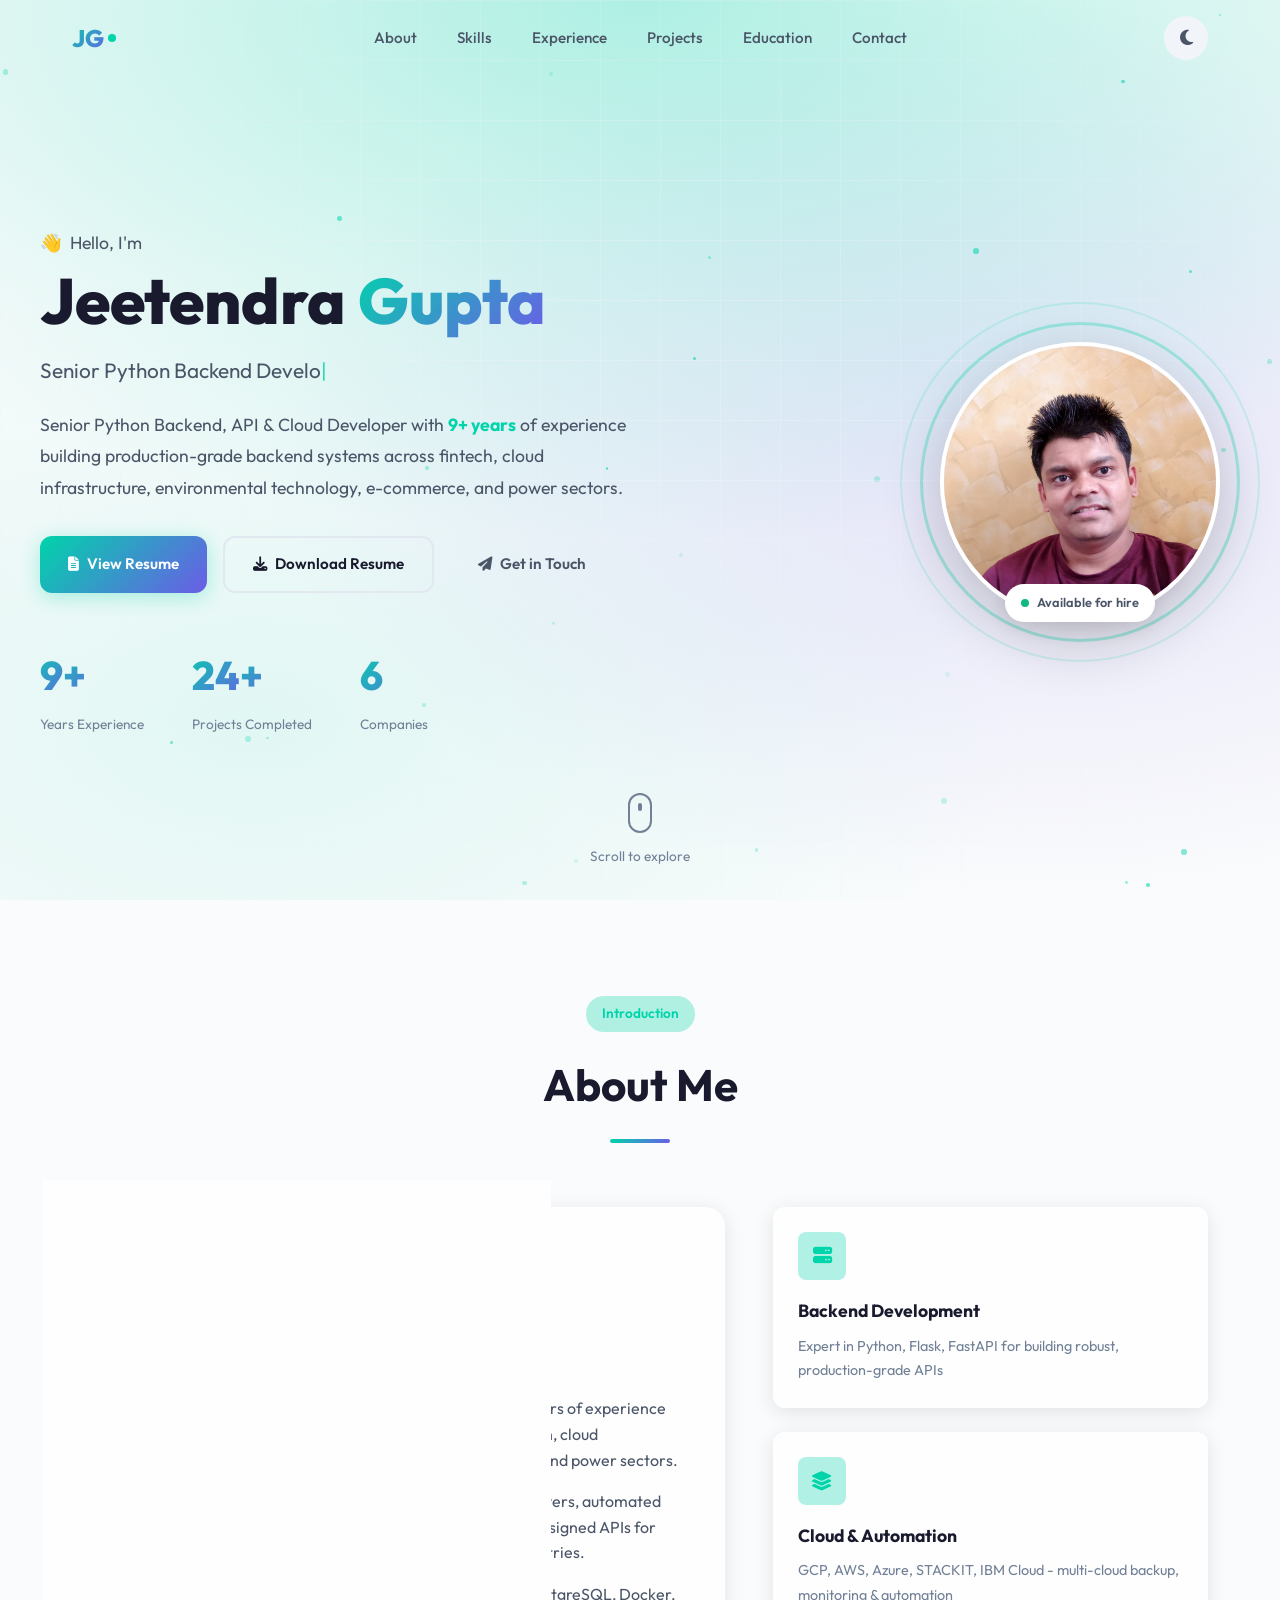
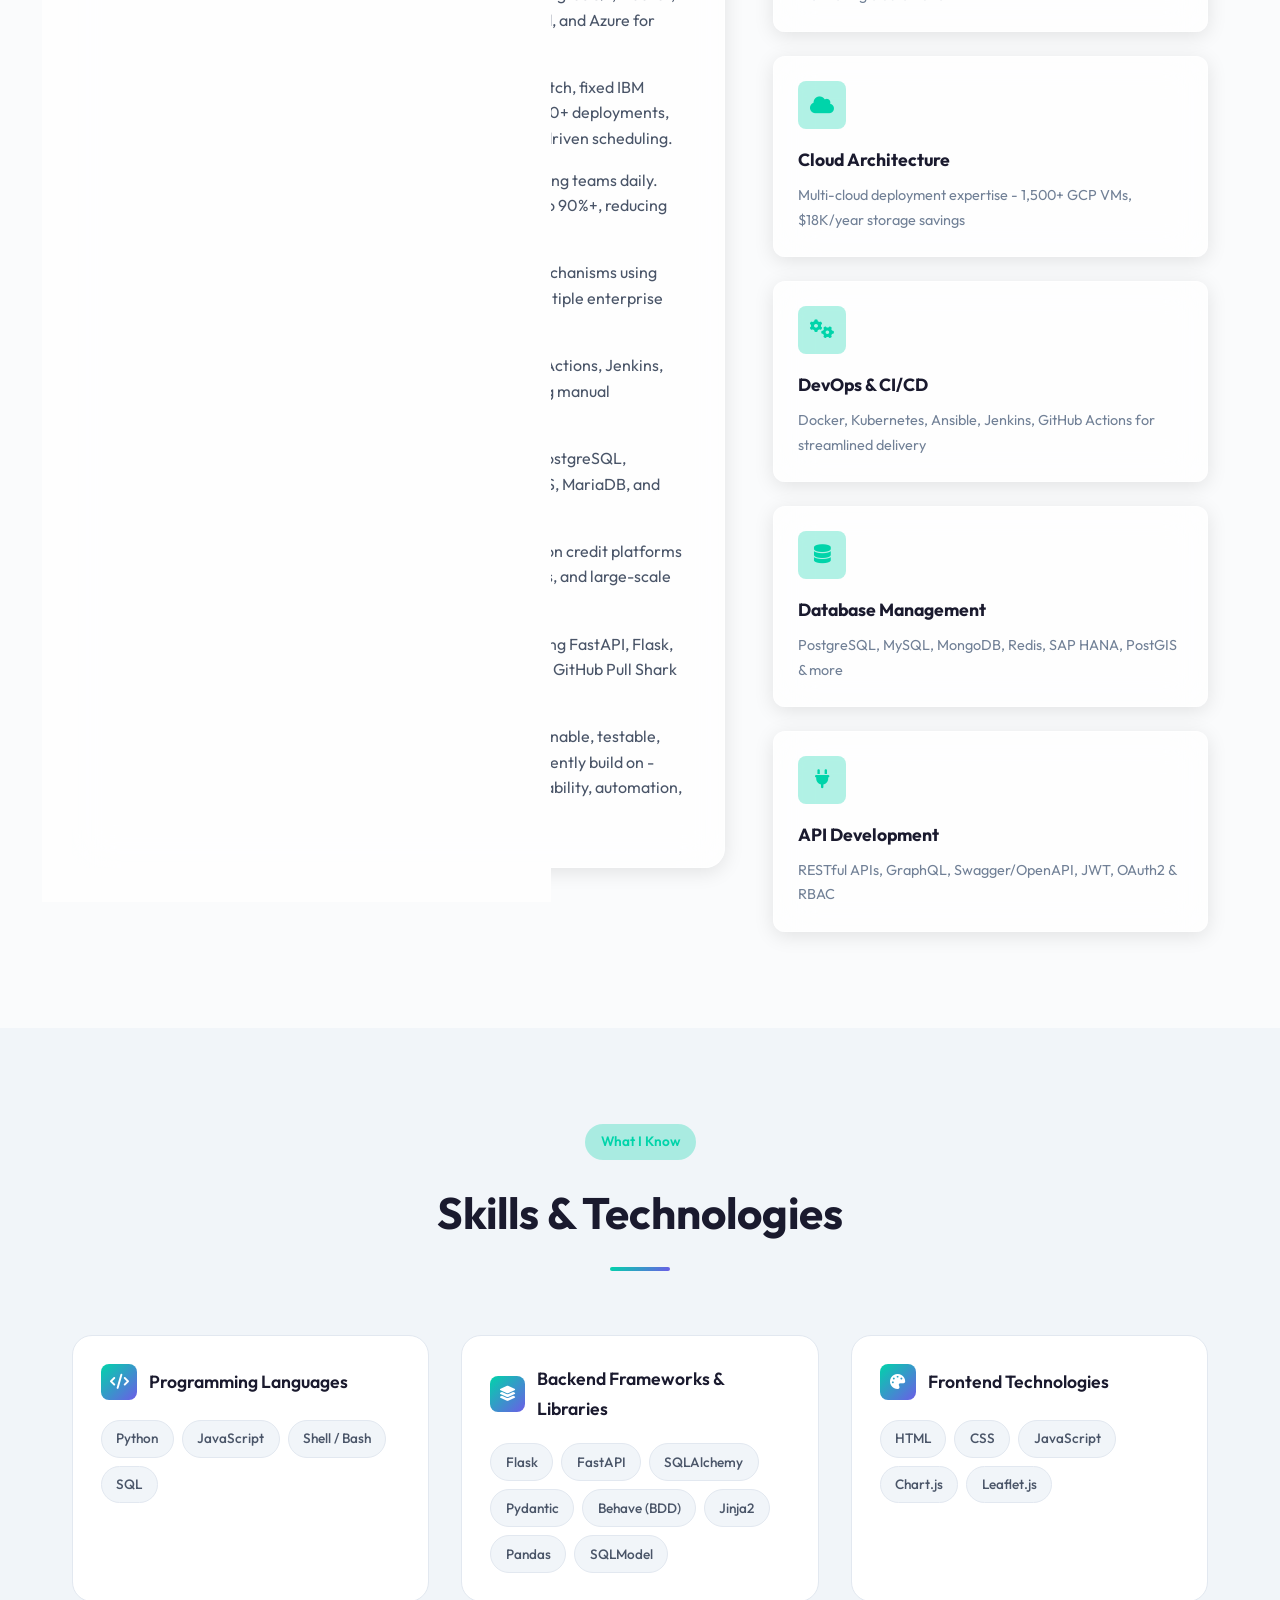
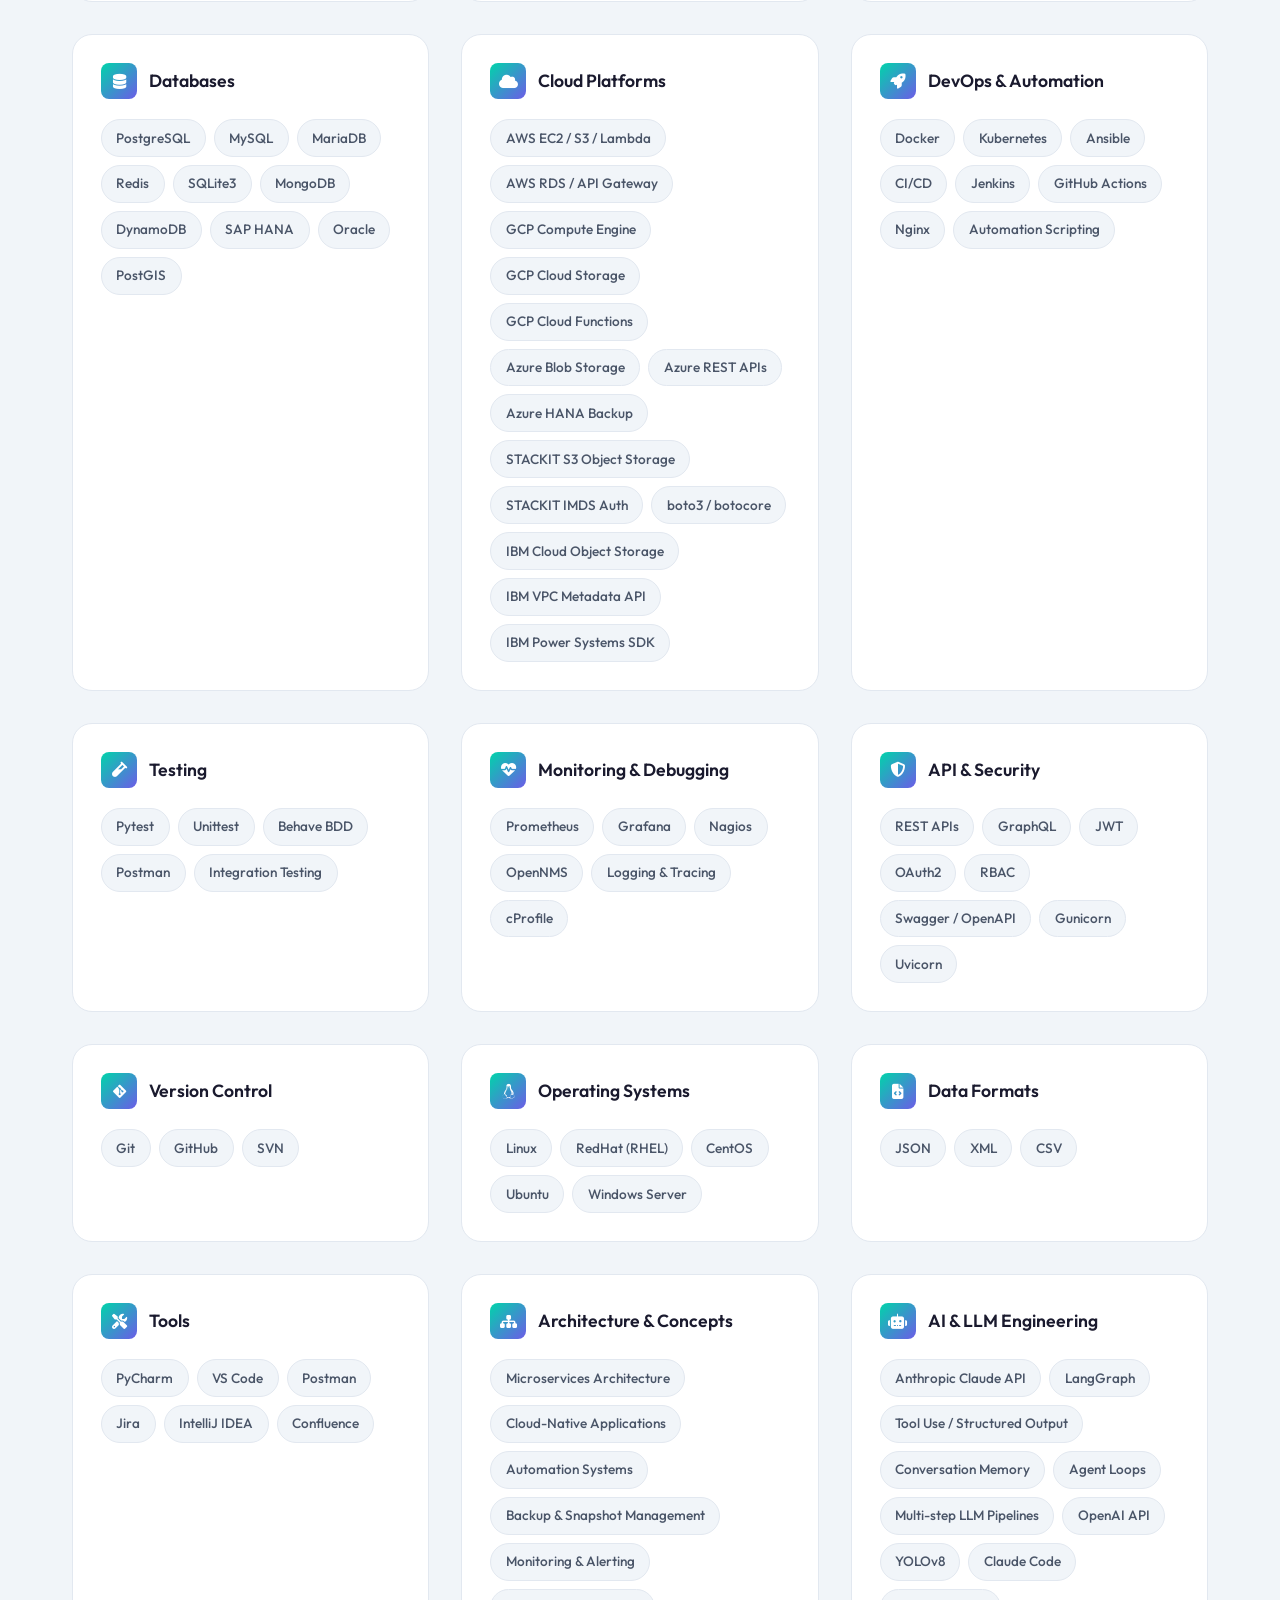
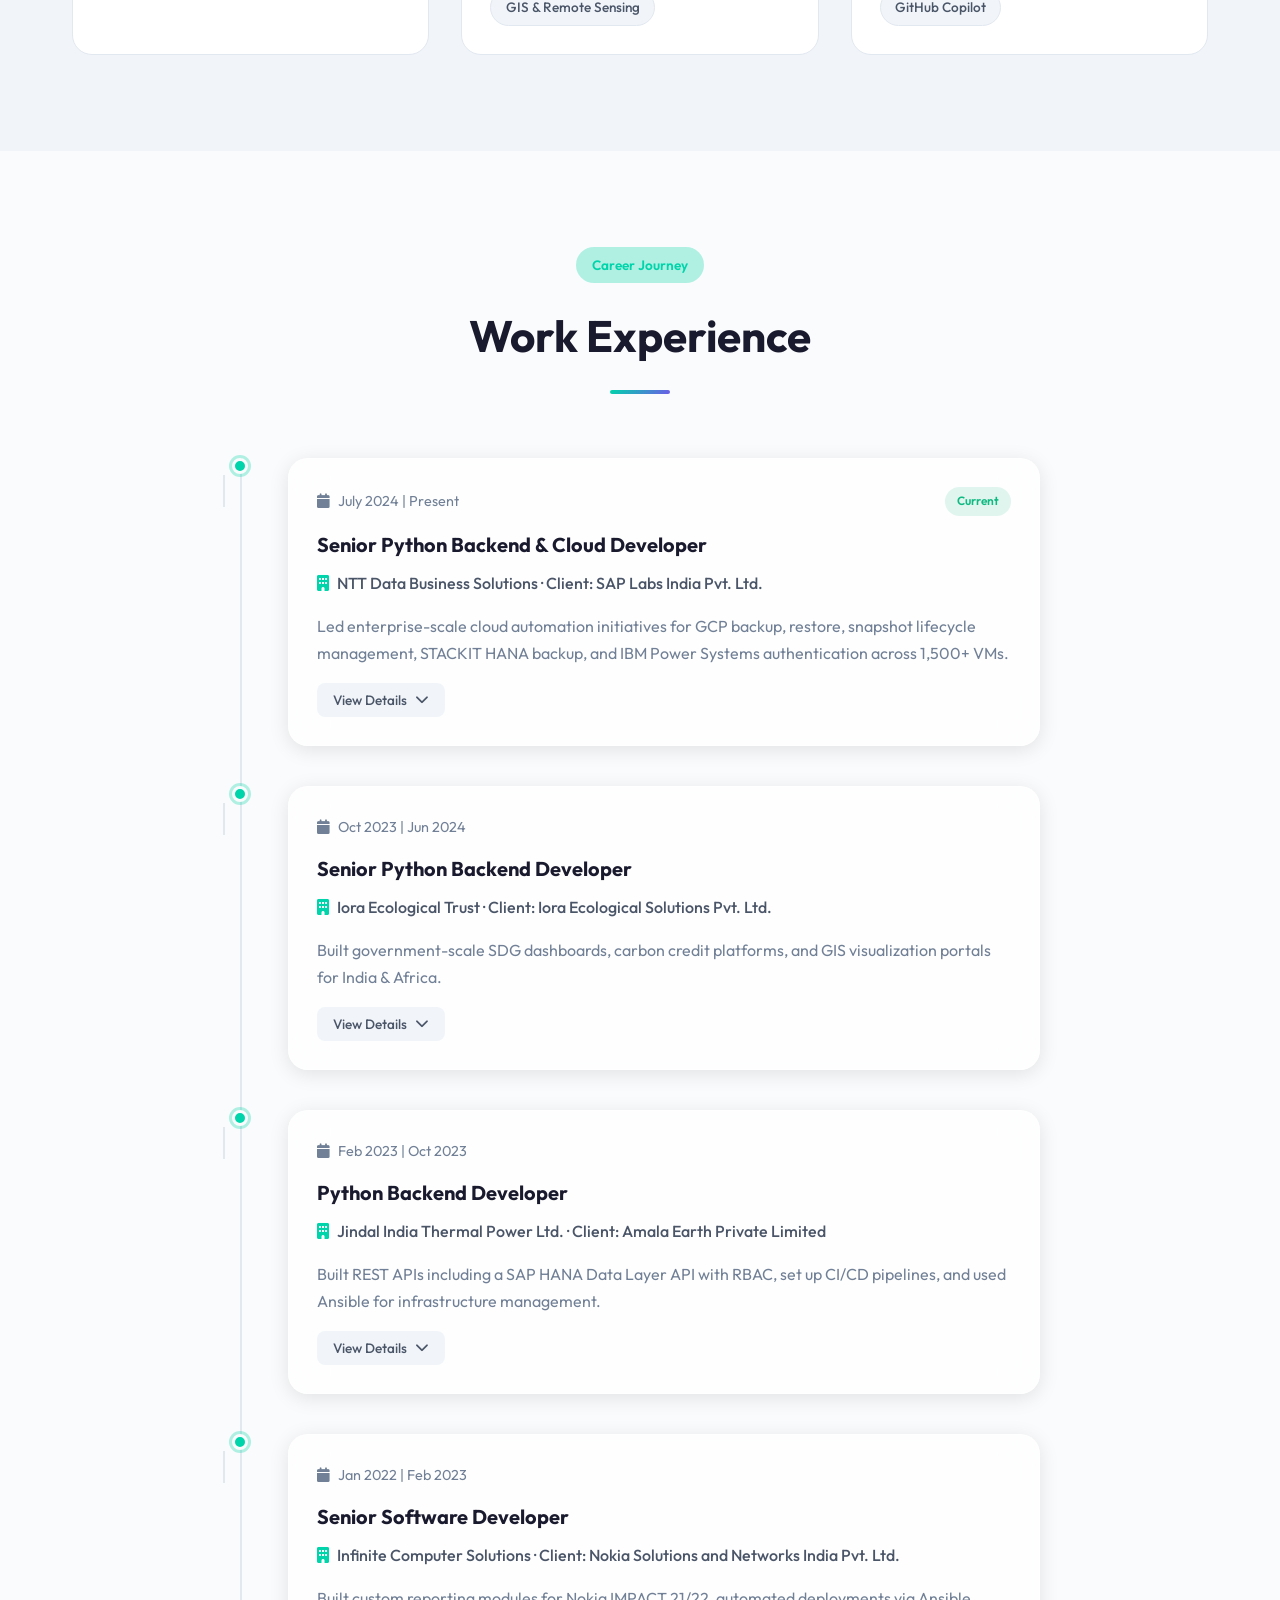
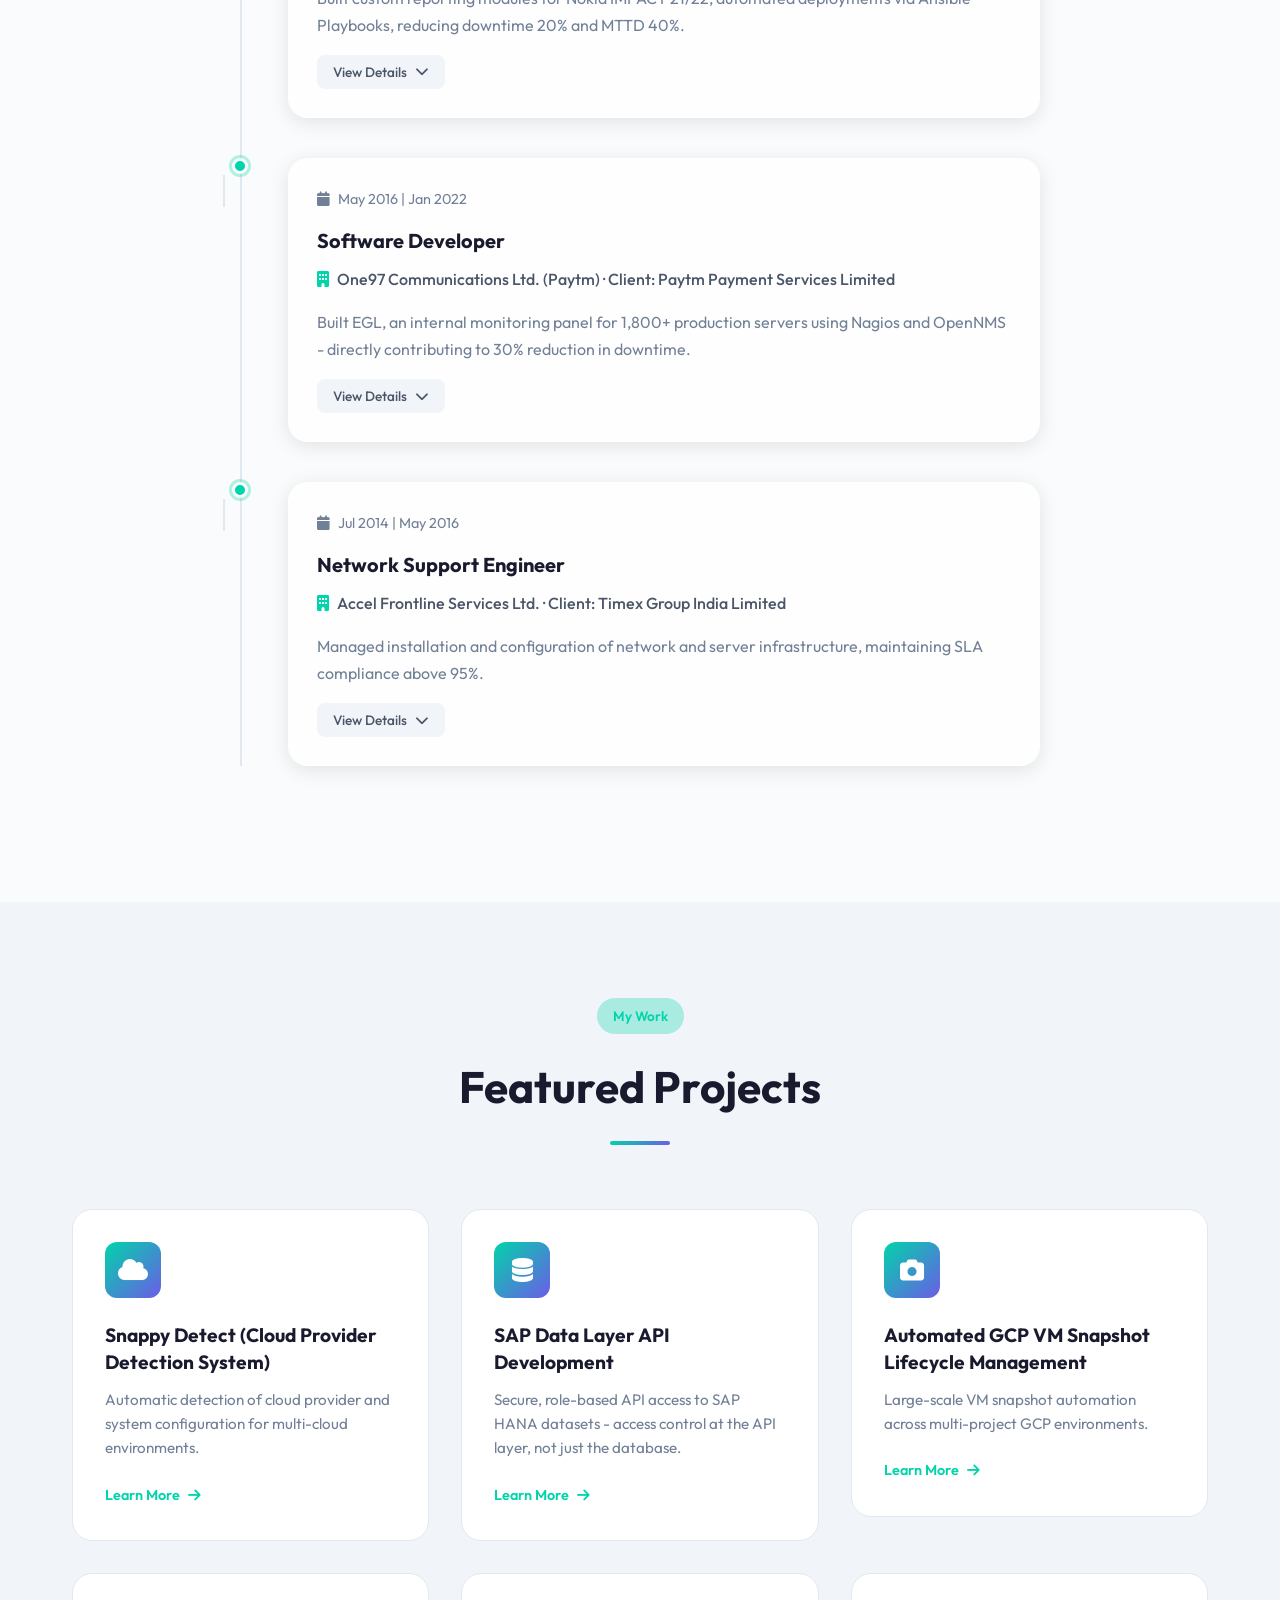
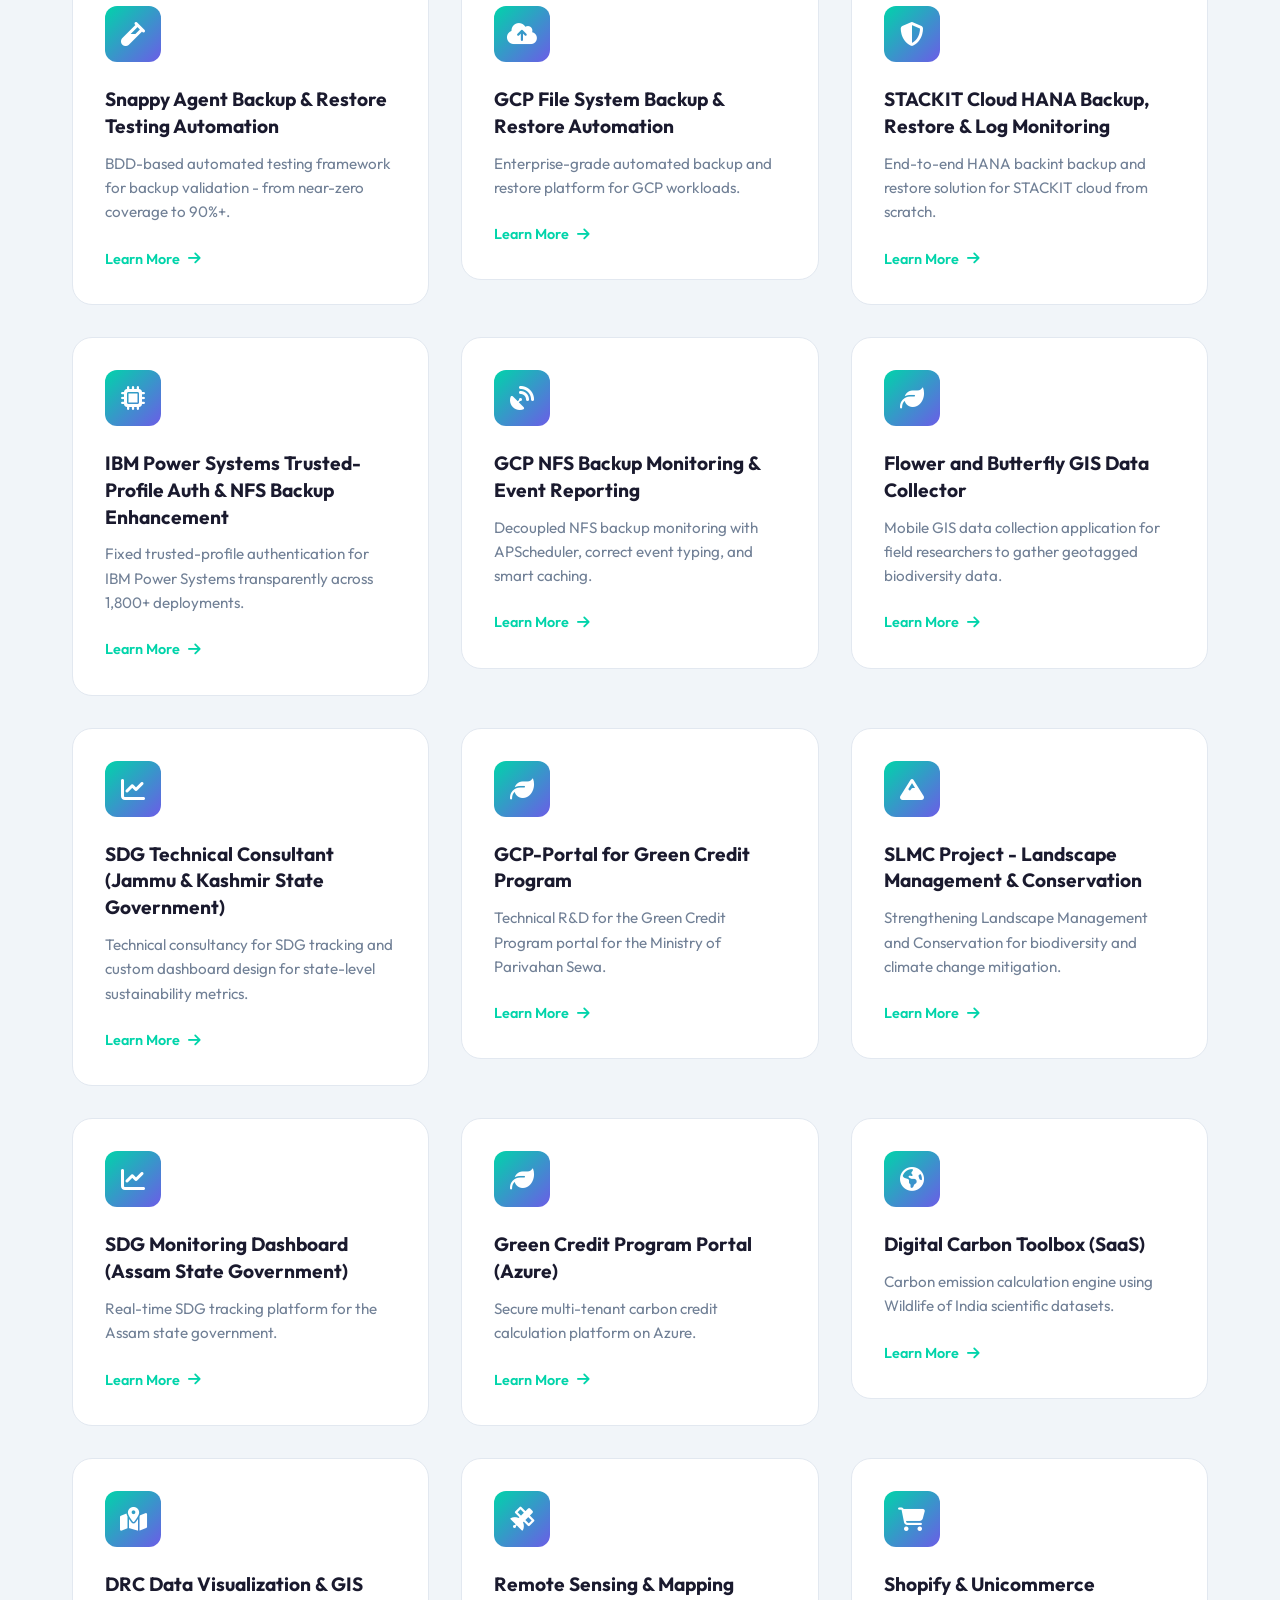
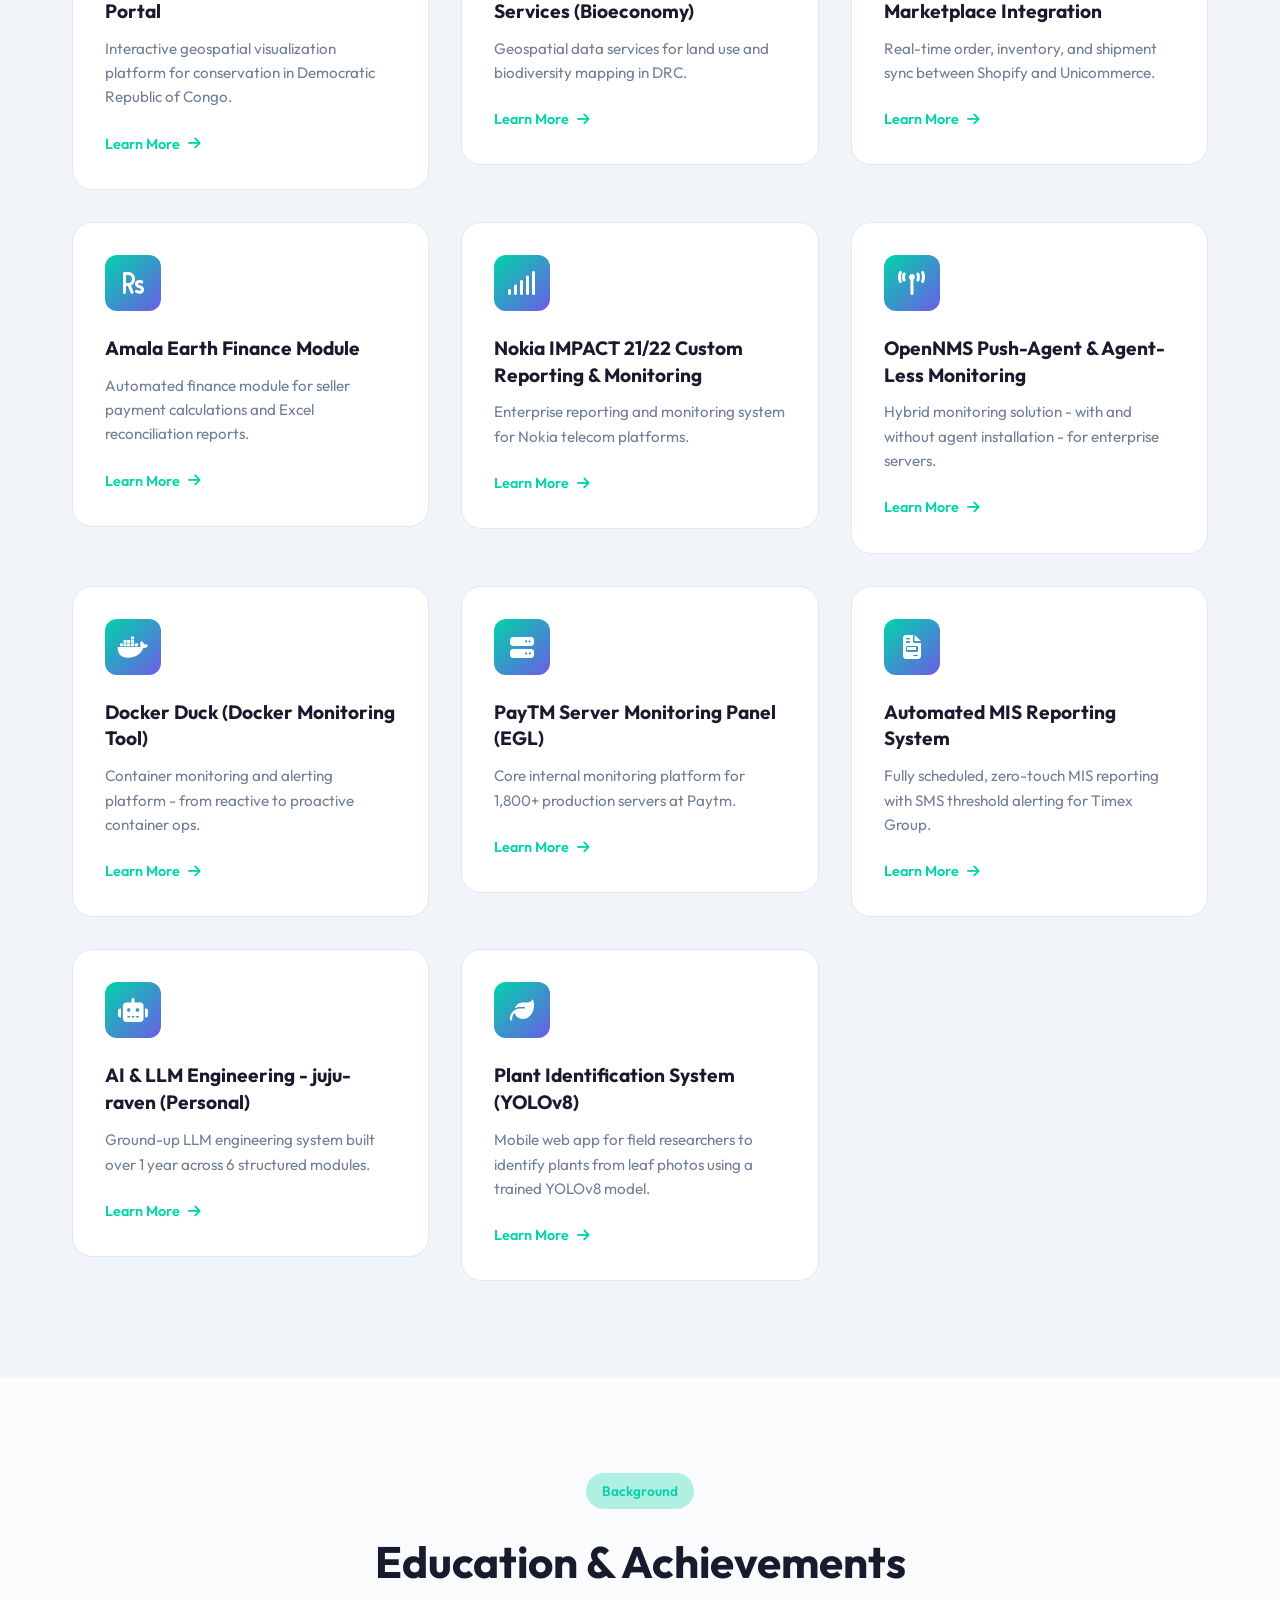
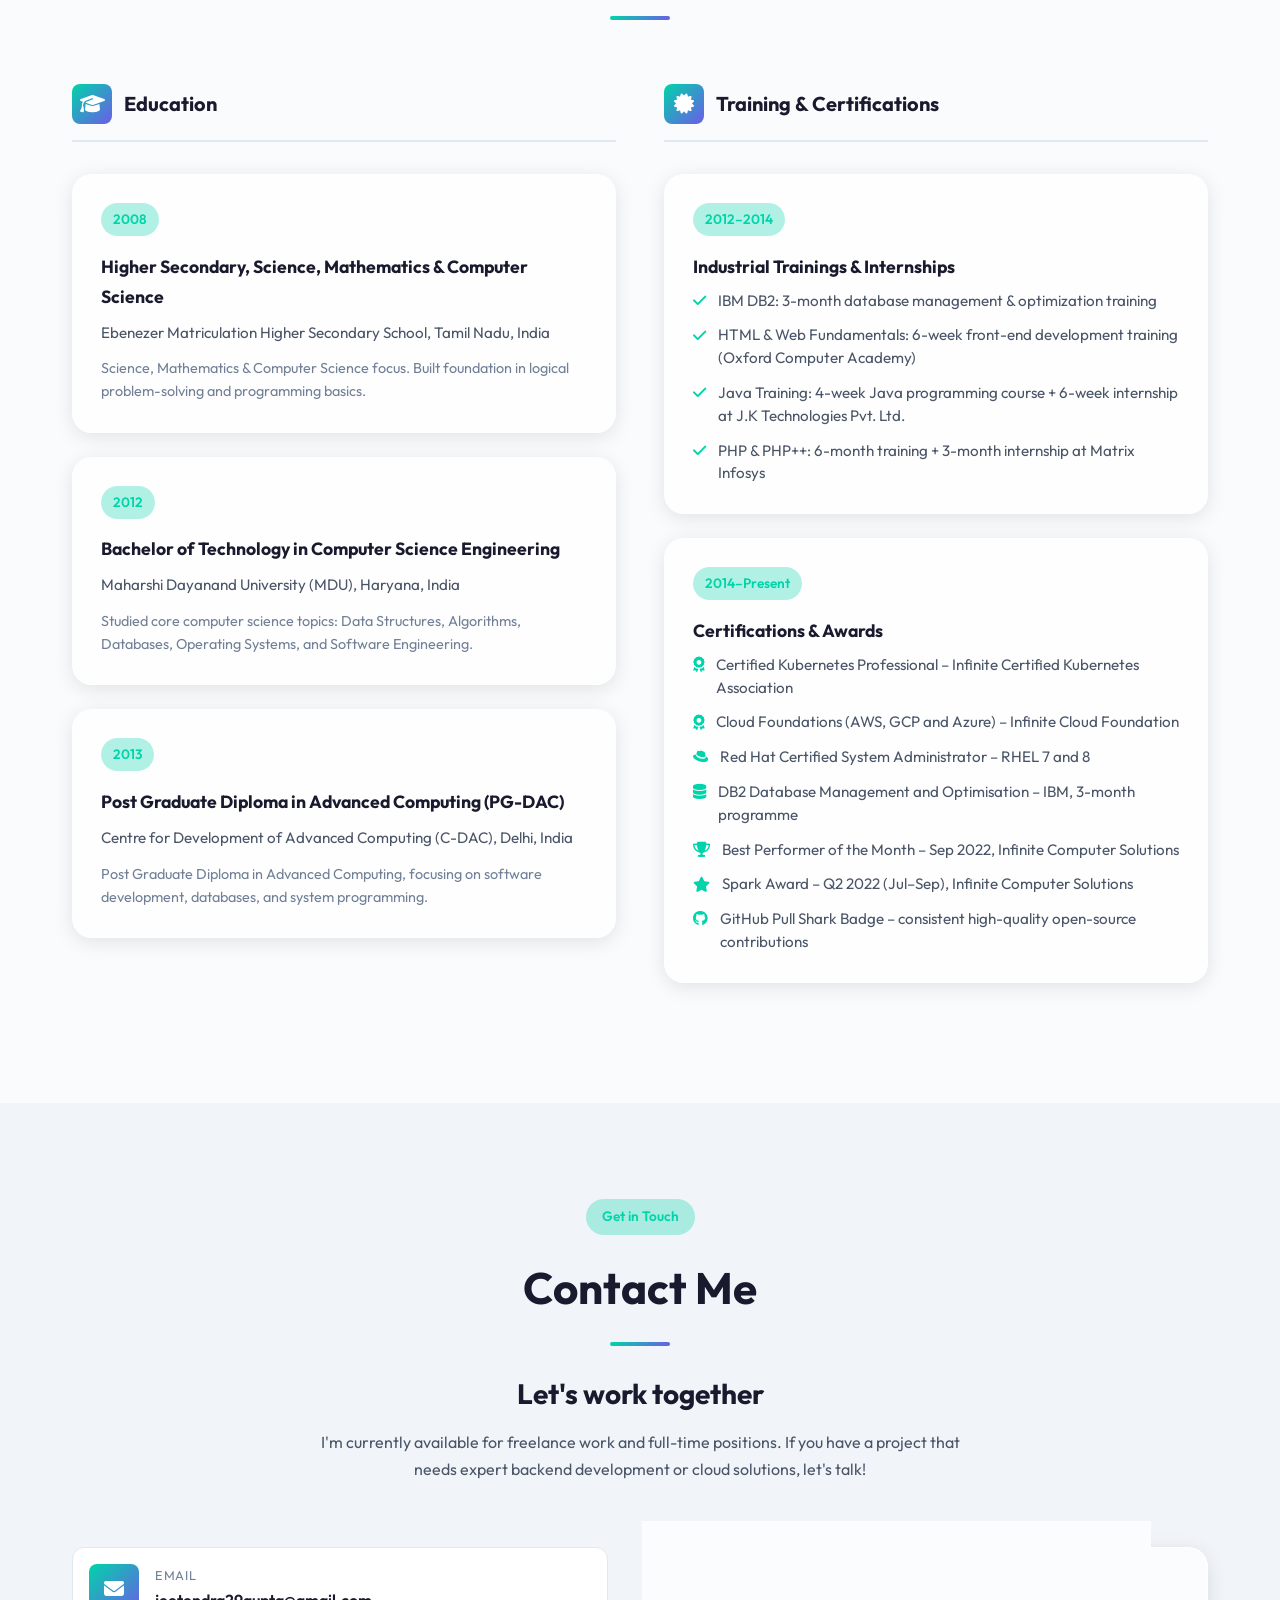
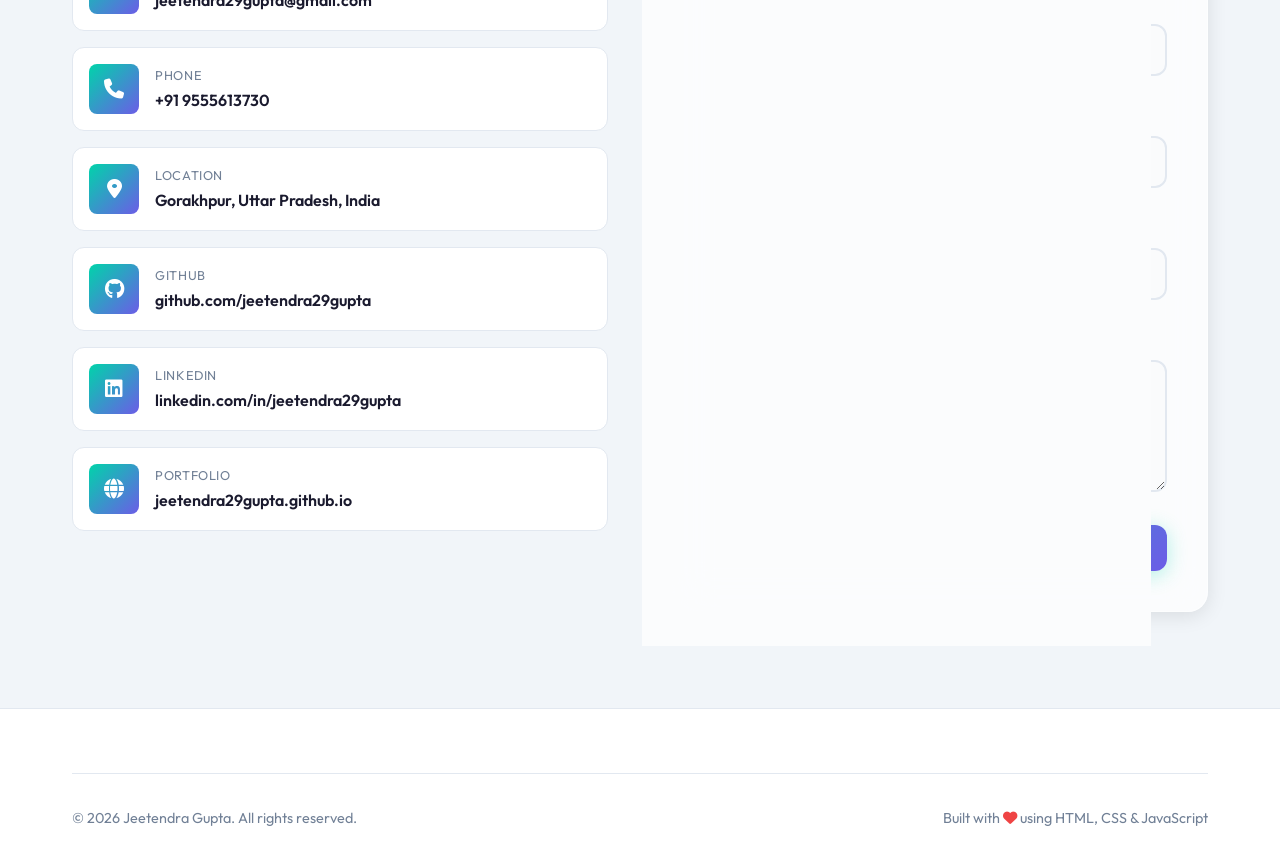
==== commit fe370864: "Add files via upload" ====
--- a/index.html
+++ b/index.html
@@ -158,11 +158,11 @@
                 environmental technology, e-commerce, and power sectors.
             </p>
             <div class="hero-cta animate-slide-up delay-4">
-                <a href="jeetendra_gupta_updated_resume.pdf" target="_blank" class="btn btn-primary">
+                <a href="Jeetendra_Gupta_Resume.pdf" target="_blank" class="btn btn-primary">
                     <i class="fas fa-file-alt"></i>
                     View Resume
                 </a>
-                <a href="jeetendra_gupta_updated_resume.pdf" download class="btn btn-secondary">
+                <a href="Jeetendra_Gupta_Resume.pdf" download class="btn btn-secondary">
                     <i class="fas fa-download"></i>
                     Download Resume
                 </a>
